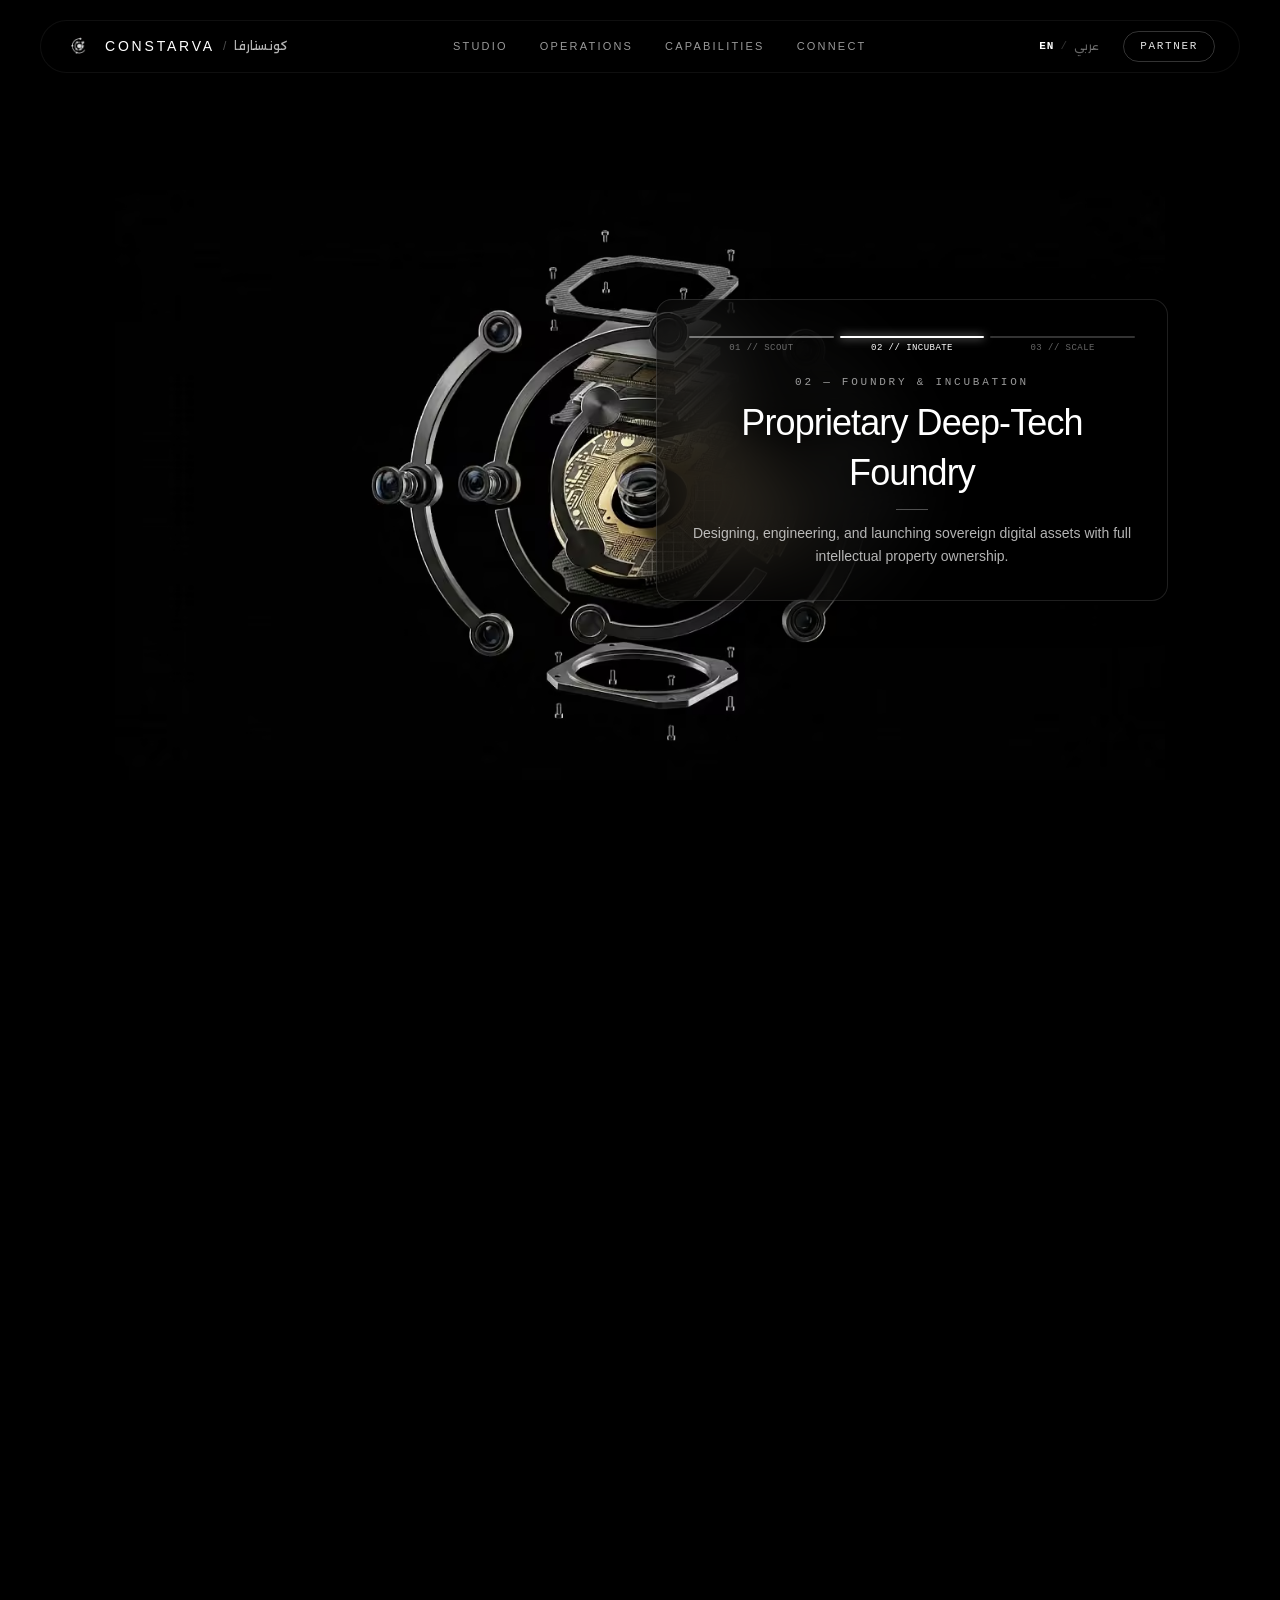
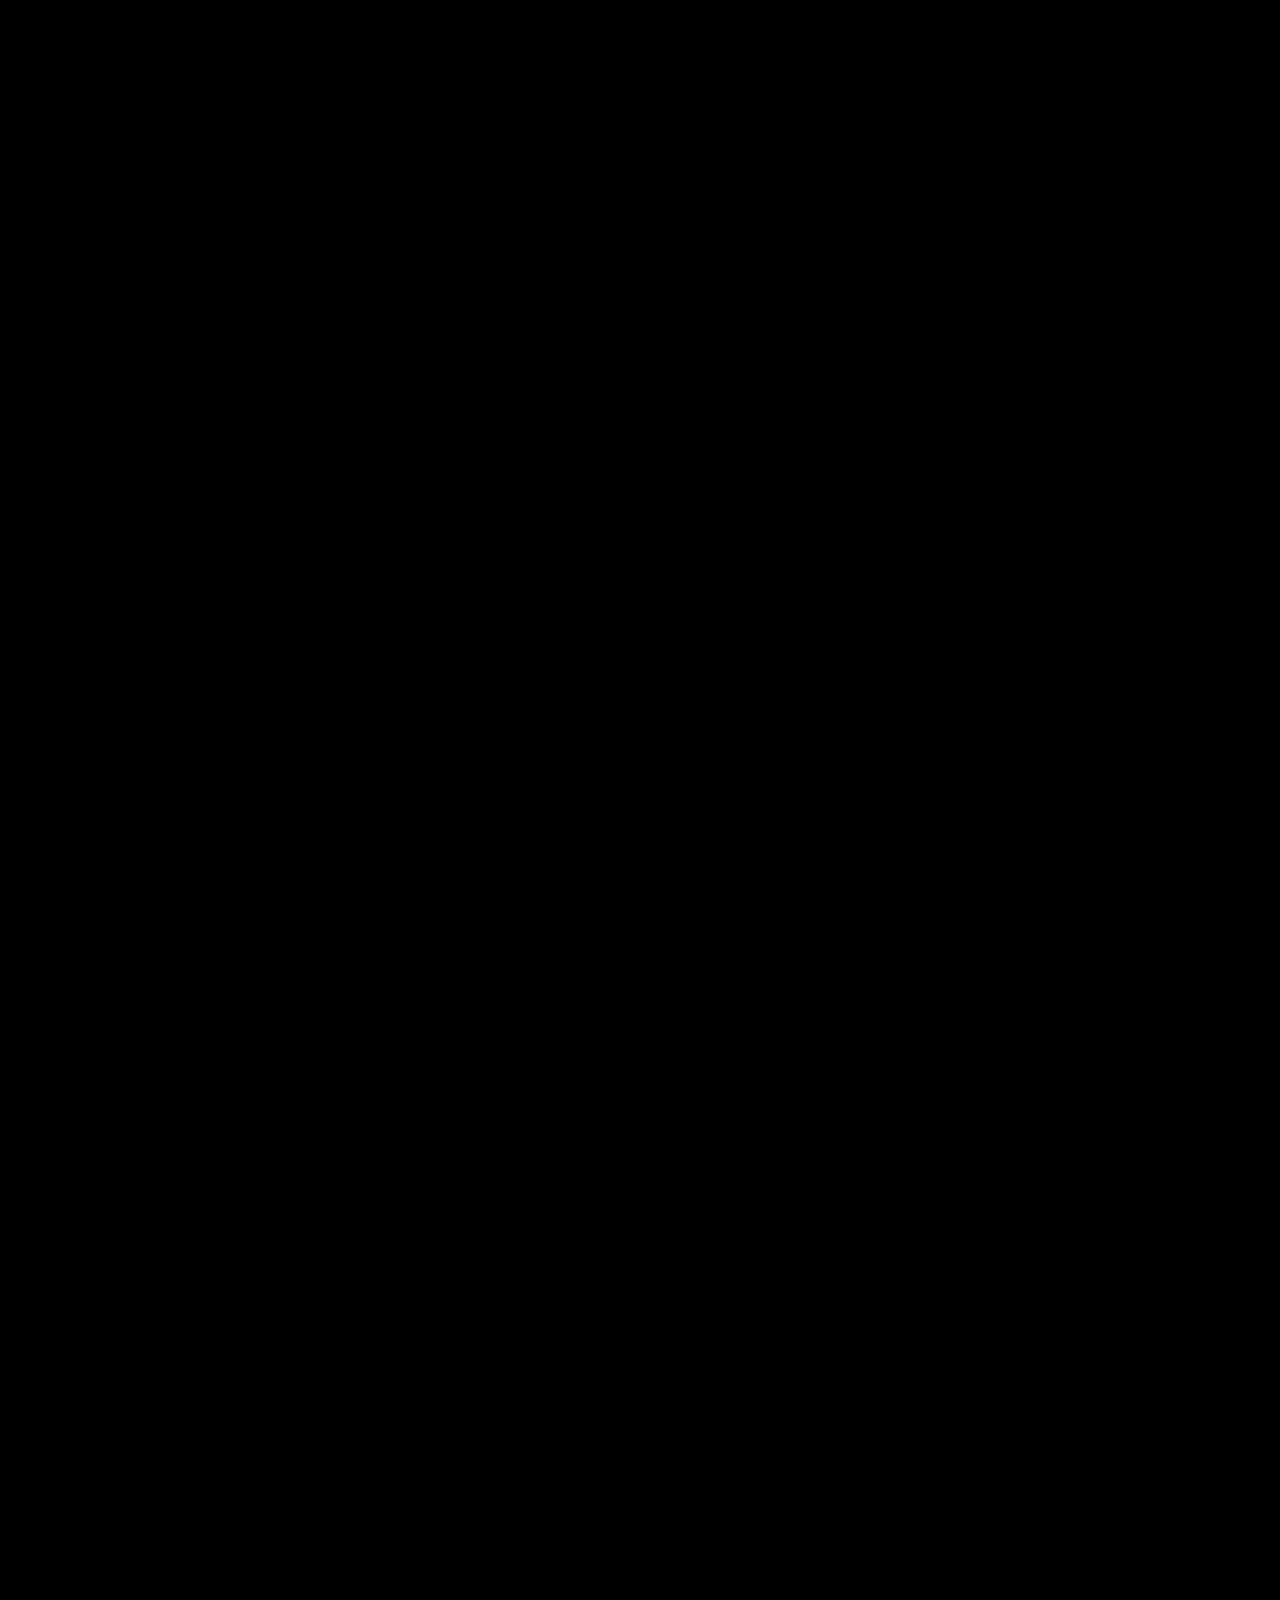
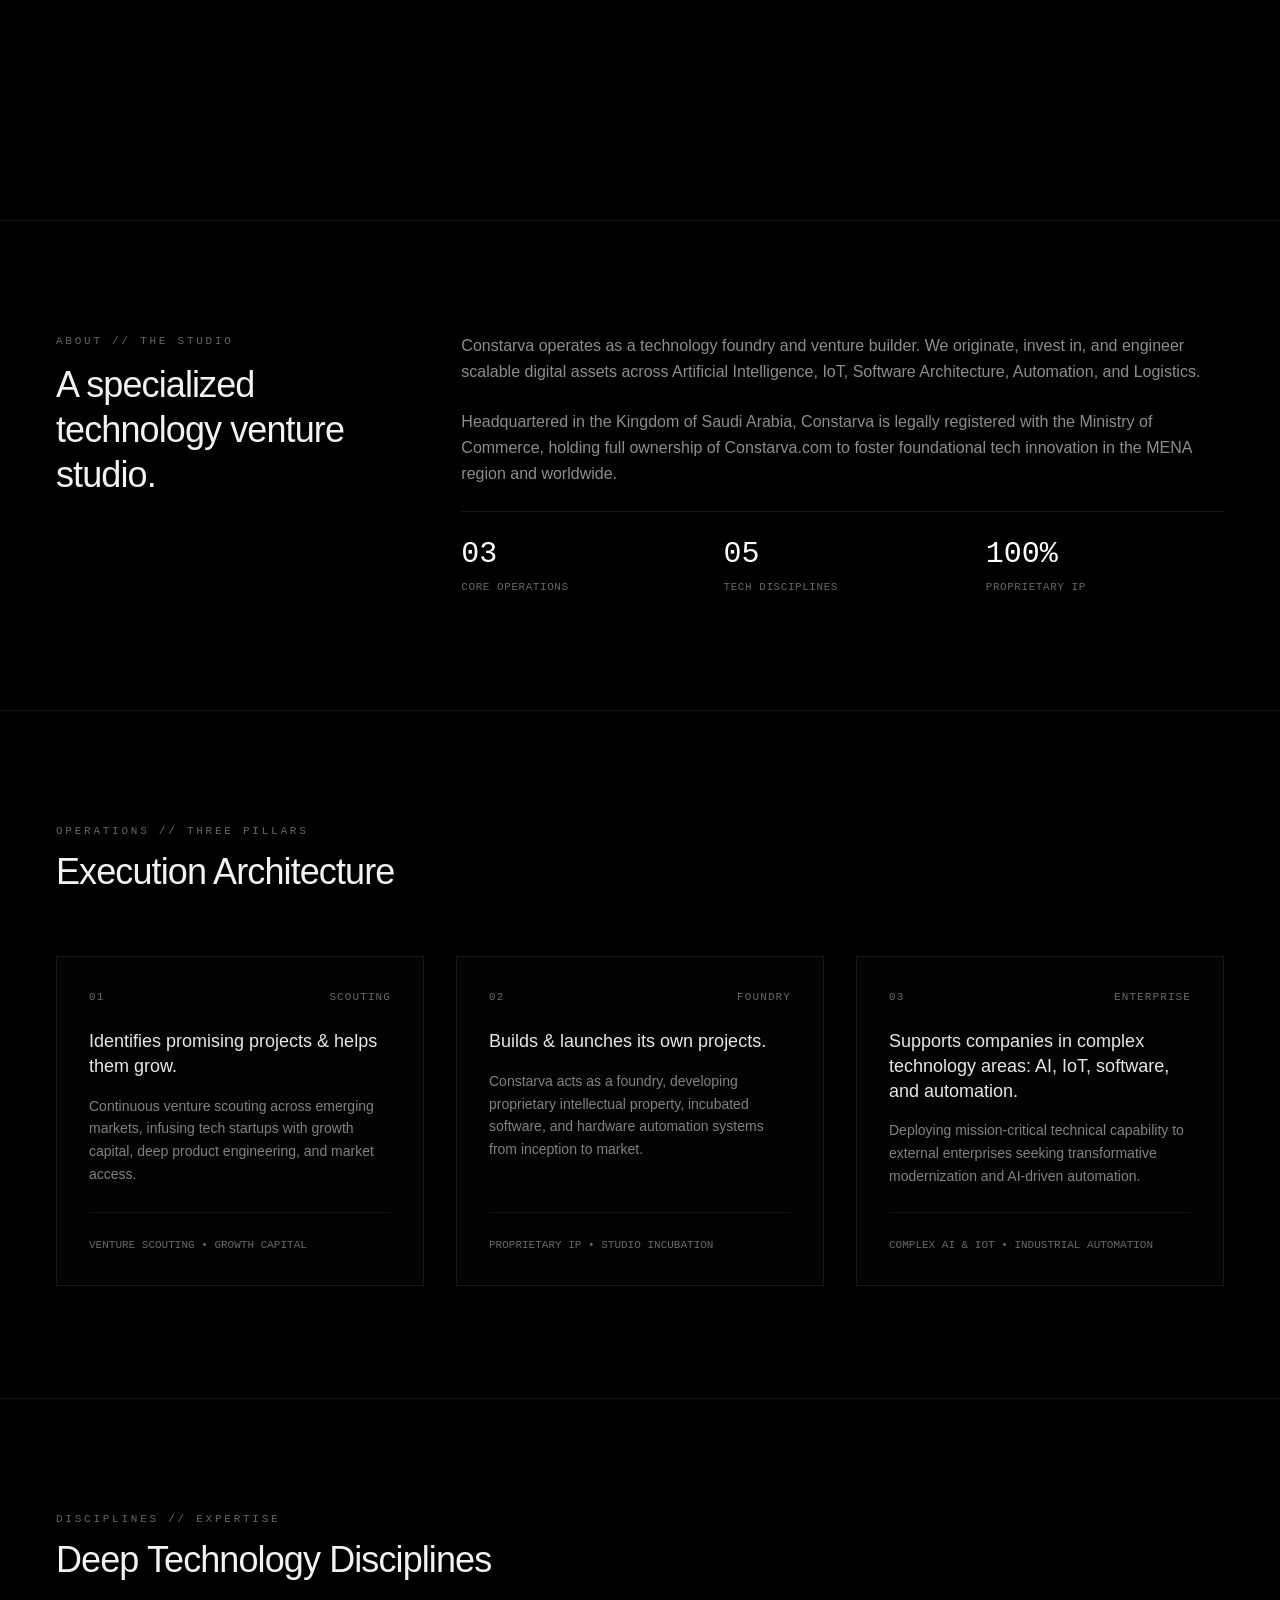
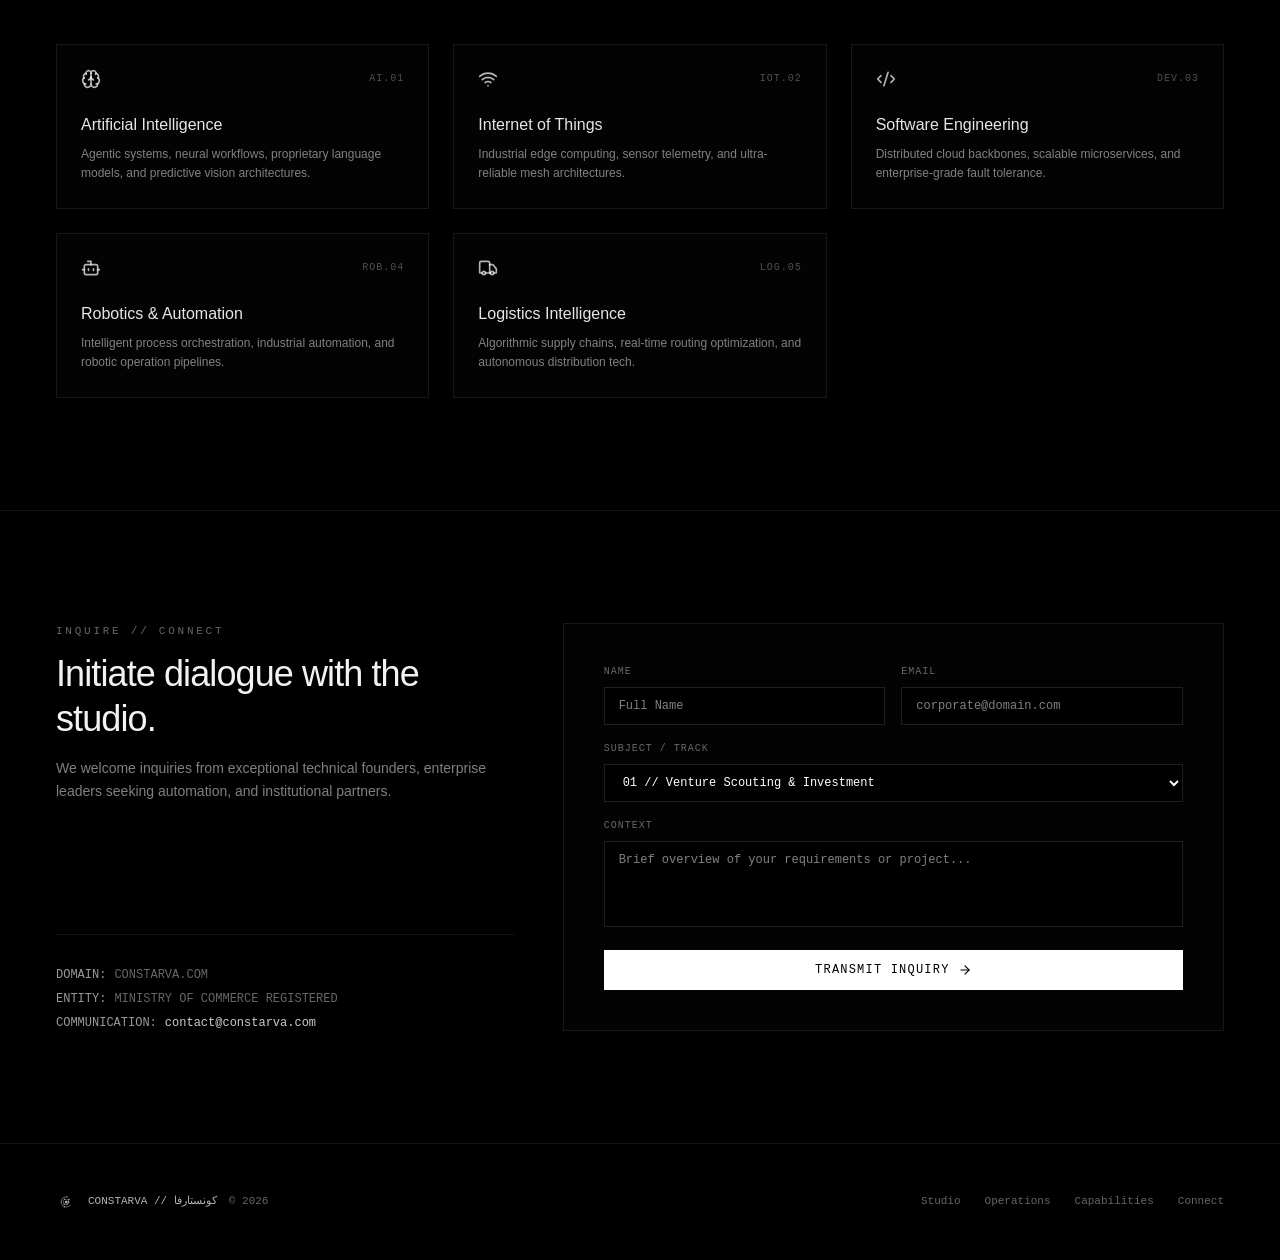
==== index.html @ e1096037 "avif_frame_based" ====
<!DOCTYPE html><html lang="en" class="inter_7b064e0d-module__MOT0tq__variable alexandria_7564e296-module__bjjnkq__variable h-full antialiased bg-black selection:bg-white/20 selection:text-white"><head><meta charSet="utf-8"/><meta name="viewport" content="width=device-width, initial-scale=1"/><link rel="preload" href="/_next/static/media/57696fb0c8dcfe1f-s.p.29a202atpp3ye.woff2" as="font" crossorigin="" type="font/woff2"/><link rel="preload" href="/_next/static/media/83afe278b6a6bb3c-s.p.2bn3s6zvc0dyp.woff2" as="font" crossorigin="" type="font/woff2"/><link rel="preload" href="/_next/static/media/8f2ca9bed5019488-s.p.1rne3a59172go.woff2" as="font" crossorigin="" type="font/woff2"/><link rel="preload" as="image" href="/logo.png"/><link rel="stylesheet" href="/_next/static/chunks/3-es9wloho2c2.css" data-precedence="next"/><link rel="preload" as="script" fetchPriority="low" href="/_next/static/chunks/12aruqaur5huj.js"/><script src="/_next/static/chunks/3rx7jmld6eggj.js" async=""></script><script src="/_next/static/chunks/1j_9b-l0n6u-t.js" async=""></script><script src="/_next/static/chunks/turbopack-22ngjldyd10bn.js" async=""></script><script src="/_next/static/chunks/3hletcs5ssktq.js" async=""></script><script src="/_next/static/chunks/1kmq6m7imbld4.js" async=""></script><link rel="preload" href="/new_frames_avif1/frame_0000.avif" as="image" type="image/avif"/><link rel="preload" href="/new_frames/frame_0000.webp" as="image" type="image/webp"/><title>Constarva (كونستارفا) | Technology Venture Studio • AI, IoT &amp; Automation</title><meta name="description" content="Constarva (كونستارفا) is a premier technology venture studio managing, building, and growing technology projects across AI, IoT, software, automation, and emerging technologies. استوديو تقني استثماري يبني حلولاً قابلة للتوسع في مجالات الذكاء الاصطناعي، وإنترنت الأشياء، والأتمتة، واللوجستيات."/><meta name="application-name" content="Constarva"/><link rel="author" href="https://constarva.com"/><meta name="author" content="Constarva"/><meta name="keywords" content="Constarva,كونستارفا,Technology Venture Studio,استوديو تقني استثماري,AI,الذكاء الاصطناعي,IoT,إنترنت الأشياء,Software,البرمجيات,Automation,الأتمتة,Logistics Tech,التقنيات اللوجستية,Venture Scouting,Saudi Arabia Tech,Riyadh,MENA Tech,Deep Tech Studio"/><meta name="creator" content="Constarva"/><meta name="publisher" content="Constarva"/><meta name="robots" content="index, follow"/><meta name="googlebot" content="index, follow, max-video-preview:-1, max-image-preview:large, max-snippet:-1"/><link rel="canonical" href="https://constarva.com"/><link rel="alternate" hrefLang="en-US" href="https://constarva.com"/><link rel="alternate" hrefLang="ar-SA" href="https://constarva.com/?lang=ar"/><link rel="alternate" hrefLang="x-default" href="https://constarva.com"/><meta name="format-detection" content="telephone=no, address=no, email=no"/><meta property="og:title" content="Constarva (كونستارفا) | Technology Venture Studio"/><meta property="og:description" content="Managing, building, and growing technology projects across AI, IoT, software, automation, and emerging technologies. استوديو تقني استثماري يبني حلولاً قابلة للتوسع."/><meta property="og:url" content="https://constarva.com"/><meta property="og:site_name" content="Constarva"/><meta property="og:locale" content="en_US"/><meta property="og:image" content="https://constarva.com/logo.png"/><meta property="og:image:width" content="1024"/><meta property="og:image:height" content="1024"/><meta property="og:image:alt" content="Constarva Monogram Logo"/><meta property="og:locale:alternate" content="ar_SA"/><meta property="og:type" content="website"/><meta name="twitter:card" content="summary_large_image"/><meta name="twitter:creator" content="@constarva"/><meta name="twitter:title" content="Constarva (كونستارفا) | Technology Venture Studio"/><meta name="twitter:description" content="Managing, building, and growing technology projects across AI, IoT, software, automation, and emerging technologies."/><meta name="twitter:image" content="https://constarva.com/logo.png"/><link rel="icon" href="/favicon.ico?favicon.0_pphp1-zv6bz.ico" sizes="32x32" type="image/x-icon"/><link rel="icon" href="/icon.png"/><link rel="icon" href="/favicon.png" sizes="32x32" type="image/png"/><link rel="apple-touch-icon" href="/apple-icon.png"/><meta name="next-size-adjust" content=""/><link rel="icon" href="/favicon.ico" sizes="any"/><link rel="icon" href="/icon.png" type="image/png"/><link rel="apple-touch-icon" href="/apple-icon.png"/><link rel="preload" href="/new_frames_avif1/frame_0000.avif" as="image" type="image/avif"/><link rel="preload" href="/new_frames/frame_0000.webp" as="image" type="image/webp"/><script type="application/ld+json">{"@context":"https://schema.org","@type":"WebSite","@id":"https://constarva.com/#website","name":"Constarva","alternateName":["كونستارفا","Constarva Studio","Constarva Tech"],"url":"https://constarva.com","inLanguage":["en","ar"],"description":"Technology venture studio managing, building, and growing technology projects across AI, IoT, software, automation, and emerging technologies.","potentialAction":{"@type":"SearchAction","target":{"@type":"EntryPoint","urlTemplate":"https://constarva.com/?s={search_term_string}"},"query-input":"required name=search_term_string"}}</script><script type="application/ld+json">{"@context":"https://schema.org","@graph":[{"@type":"SiteNavigationElement","@id":"https://constarva.com/#nav-about","name":"About Constarva (عن كونستارفا)","description":"Overview of Constarva as a registered technology venture studio and innovation foundry.","url":"https://constarva.com/#about"},{"@type":"SiteNavigationElement","@id":"https://constarva.com/#nav-operations","name":"Core Operations (العمليات الرئيسية)","description":"Venture scouting, internal project incubation, and enterprise technology support in AI, IoT, and automation.","url":"https://constarva.com/#operations"},{"@type":"SiteNavigationElement","@id":"https://constarva.com/#nav-technologies","name":"Tech Domains (المجالات التقنية)","description":"Deep technical execution across Artificial Intelligence, IoT, Software Architecture, Robotics, and Smart Logistics.","url":"https://constarva.com/#technologies"},{"@type":"SiteNavigationElement","@id":"https://constarva.com/#nav-contact","name":"Partner & Contact (تواصل معنا)","description":"Inquire for venture acceleration, corporate engineering support, or studio partnerships.","url":"https://constarva.com/#contact"}]}</script><script type="application/ld+json">{"@context":"https://schema.org","@type":"Organization","@id":"https://constarva.com/#organization","name":"Constarva","alternateName":"كونستارفا","legalName":"Constarva","url":"https://constarva.com","logo":"https://constarva.com/logo.png","description":"Official entity registered with the Ministry of Commerce. Technology venture studio managing, building, and growing technology projects.","contactPoint":{"@type":"ContactPoint","email":"contact@constarva.com","contactType":"customer service","availableLanguage":["English","Arabic"]}}</script><script src="/_next/static/chunks/0cz1d0mv5g_q7.js" noModule=""></script></head><body class="min-h-full flex flex-col bg-black text-white font-sans overflow-x-hidden"><div hidden=""><!--$--><!--/$--></div><div class="font-sans" dir="ltr"><main class="relative flex min-h-screen flex-col bg-black text-white selection:bg-sky-500/30 selection:text-white"><header class="fixed top-0 left-0 right-0 z-50 transition-all duration-300 px-4 sm:px-6 md:px-10 pt-3 sm:pt-5"><div class="max-w-7xl mx-auto rounded-full transition-all duration-500 flex items-center justify-between px-4 sm:px-6 py-2 sm:py-2.5 bg-black/40 backdrop-blur-md border border-white/[0.06]"><a href="#" class="flex items-center gap-3 group focus:outline-none"><div class="relative w-7 h-7 rounded-full overflow-hidden flex items-center justify-center opacity-90 group-hover:opacity-100 transition-opacity"><img alt="Constarva Monogram" width="28" height="28" decoding="async" data-nimg="1" class="object-contain" style="color:transparent" src="/logo.png"/></div><div class="flex items-center gap-2"><span class="text-white text-sm tracking-[0.2em] uppercase font-sans font-medium">Constarva</span><span class="text-white/30 text-xs">/</span><span class="text-white/70 text-xs font-arabic font-normal">كونستارفا</span></div></a><nav class="hidden md:flex items-center gap-8"><a href="#about" class="text-[11px] tracking-[0.2em] uppercase text-white/60 hover:text-white transition-colors duration-200">Studio</a><a href="#operations" class="text-[11px] tracking-[0.2em] uppercase text-white/60 hover:text-white transition-colors duration-200">Operations</a><a href="#technologies" class="text-[11px] tracking-[0.2em] uppercase text-white/60 hover:text-white transition-colors duration-200">Capabilities</a><a href="#contact" class="text-[11px] tracking-[0.2em] uppercase text-white/60 hover:text-white transition-colors duration-200">Connect</a></nav><div class="flex items-center gap-4"><button aria-label="Toggle language" class="text-[11px] font-mono tracking-widest text-white/70 hover:text-white transition-colors duration-200 flex items-center gap-1.5 px-2 py-1"><span class="text-white font-bold">EN</span><span class="text-white/20">/</span><span class="text-white/40 font-arabic">عربي</span></button><a href="#contact" class="hidden sm:inline-flex items-center text-[11px] tracking-[0.15em] uppercase font-mono px-4 py-1.5 rounded-full border border-white/20 text-white/90 hover:text-white hover:border-white/50 hover:bg-white/[0.06] transition-all duration-300">Partner</a><button aria-label="Toggle navigation menu" class="md:hidden p-1 text-white/70 hover:text-white focus:outline-none"><svg xmlns="http://www.w3.org/2000/svg" width="24" height="24" viewBox="0 0 24 24" fill="none" stroke="currentColor" stroke-width="2" stroke-linecap="round" stroke-linejoin="round" class="lucide lucide-menu w-5 h-5" aria-hidden="true"><path d="M4 5h16"></path><path d="M4 12h16"></path><path d="M4 19h16"></path></svg></button></div></div></header><div style="background-color:#000000" class="relative w-full h-[250vh] md:h-[380vh] transition-colors duration-150"><div style="background-color:#000000" class="sticky top-0 h-[100dvh] w-full overflow-hidden flex items-center justify-center transition-colors duration-150 perspective-[1200px]"><div class="absolute inset-0 pointer-events-none z-0 transition-opacity duration-700" style="background:radial-gradient(circle at 50% 48%, rgba(212, 175, 55, 0.07) 0%, rgba(255, 248, 235, 0.02) 40%, transparent 68%)"></div><canvas class="absolute inset-0 w-full h-full object-contain pointer-events-none z-10 will-change-transform" style="transform:none"></canvas><div class="absolute inset-0 z-20 flex flex-col justify-between pt-20 pb-8 sm:pt-24 sm:pb-10 md:py-14 px-5 sm:px-10 md:px-16 pointer-events-none" style="opacity:0;transform:translateY(14px)"><div class="flex flex-col items-center text-center max-w-4xl mx-auto pt-0 md:pt-4"><h1 class="text-3xl sm:text-5xl md:text-6xl lg:text-7xl font-light tracking-[0.22em] sm:tracking-[0.28em] md:tracking-[0.34em] text-white uppercase drop-shadow-[0_4px_30px_rgba(0,0,0,0.98)]">CONSTARVA</h1><p class="mt-2.5 sm:mt-3 text-[10px] sm:text-xs md:text-sm tracking-[0.3em] uppercase font-mono text-white/85 font-medium drop-shadow-[0_2px_14px_rgba(0,0,0,0.95)]">Technology Venture Studio</p></div><div class="flex-1"></div><div class="relative flex items-center justify-center w-full"><div class="flex flex-col items-center gap-2 pointer-events-auto cursor-pointer"><div class="flex items-center gap-2.5 px-5 py-2.5 rounded-full bg-white/[0.07] hover:bg-white/[0.14] backdrop-blur-2xl border border-white/[0.14] shadow-[0_4px_24px_rgba(0,0,0,0.8)] transition-all duration-300"><span class="w-1.5 h-1.5 rounded-full bg-white animate-pulse"></span><span class="text-[10px] sm:text-[11px] font-mono uppercase tracking-[0.28em] text-white/90 font-medium">SCROLL TO EXPLORE ↓</span></div></div><div class="absolute right-0 text-[10px] sm:text-[11px] font-mono tracking-[0.2em] text-white/45 hidden md:block text-right"><span>MINISTRY OF COMMERCE REGISTERED</span></div></div></div></div></div><div class="relative w-full bg-black text-white/80 z-20 overflow-hidden font-sans"><section id="about" class="py-16 sm:py-24 md:py-28 px-5 sm:px-10 md:px-14 max-w-7xl mx-auto border-t border-white/[0.08]"><div class="grid grid-cols-1 lg:grid-cols-12 gap-12 items-start"><div class="lg:col-span-4"><div class="text-[11px] font-mono tracking-[0.25em] uppercase text-white/40 mb-3">ABOUT // THE STUDIO</div><h2 class="text-2xl sm:text-4xl font-light tracking-tight text-white/95 leading-tight">A specialized technology venture studio.</h2></div><div class="lg:col-span-8 space-y-6 text-sm sm:text-base text-white/55 font-light leading-relaxed"><p>Constarva operates as a technology foundry and venture builder. We originate, invest in, and engineer scalable digital assets across Artificial Intelligence, IoT, Software Architecture, Automation, and Logistics.</p><p>Headquartered in the Kingdom of Saudi Arabia, Constarva is legally registered with the Ministry of Commerce, holding full ownership of Constarva.com to foster foundational tech innovation in the MENA region and worldwide.</p><div class="grid grid-cols-3 gap-6 pt-6 border-t border-white/[0.08]"><div><span class="block text-2xl sm:text-3xl font-light text-white font-mono">03</span><span class="text-[11px] font-mono tracking-wider uppercase text-white/40">Core Operations</span></div><div><span class="block text-2xl sm:text-3xl font-light text-white font-mono">05</span><span class="text-[11px] font-mono tracking-wider uppercase text-white/40">Tech Disciplines</span></div><div><span class="block text-2xl sm:text-3xl font-light text-white font-mono">100%</span><span class="text-[11px] font-mono tracking-wider uppercase text-white/40">Proprietary IP</span></div></div></div></div></section><section id="operations" class="py-16 sm:py-24 md:py-28 px-5 sm:px-10 md:px-14 max-w-7xl mx-auto border-t border-white/[0.08]"><div class="max-w-xl mb-16"><div class="text-[11px] font-mono tracking-[0.25em] uppercase text-white/40 mb-3">OPERATIONS // THREE PILLARS</div><h2 class="text-2xl sm:text-4xl font-light tracking-tight text-white/95">Execution Architecture</h2></div><div class="grid grid-cols-1 md:grid-cols-3 gap-8"><div class="p-8 border border-white/[0.08] hover:border-white/20 transition-colors flex flex-col justify-between h-full bg-white/[0.01]"><div><div class="flex items-center justify-between text-[11px] font-mono tracking-widest text-white/40 mb-6"><span>01</span><span>SCOUTING</span></div><h3 class="text-lg font-medium text-white/90 mb-4 leading-snug">Identifies promising projects &amp; helps them grow.</h3><p class="text-xs sm:text-sm text-white/50 leading-relaxed font-light">Continuous venture scouting across emerging markets, infusing tech startups with growth capital, deep product engineering, and market access.</p></div><div class="pt-6 mt-6 border-t border-white/[0.06] text-[11px] font-mono text-white/40 uppercase">Venture Scouting • Growth Capital</div></div><div class="p-8 border border-white/[0.08] hover:border-white/20 transition-colors flex flex-col justify-between h-full bg-white/[0.01]"><div><div class="flex items-center justify-between text-[11px] font-mono tracking-widest text-white/40 mb-6"><span>02</span><span>FOUNDRY</span></div><h3 class="text-lg font-medium text-white/90 mb-4 leading-snug">Builds &amp; launches its own projects.</h3><p class="text-xs sm:text-sm text-white/50 leading-relaxed font-light">Constarva acts as a foundry, developing proprietary intellectual property, incubated software, and hardware automation systems from inception to market.</p></div><div class="pt-6 mt-6 border-t border-white/[0.06] text-[11px] font-mono text-white/40 uppercase">Proprietary IP • Studio Incubation</div></div><div class="p-8 border border-white/[0.08] hover:border-white/20 transition-colors flex flex-col justify-between h-full bg-white/[0.01]"><div><div class="flex items-center justify-between text-[11px] font-mono tracking-widest text-white/40 mb-6"><span>03</span><span>ENTERPRISE</span></div><h3 class="text-lg font-medium text-white/90 mb-4 leading-snug">Supports companies in complex technology areas: AI, IoT, software, and automation.</h3><p class="text-xs sm:text-sm text-white/50 leading-relaxed font-light">Deploying mission-critical technical capability to external enterprises seeking transformative modernization and AI-driven automation.</p></div><div class="pt-6 mt-6 border-t border-white/[0.06] text-[11px] font-mono text-white/40 uppercase">Complex AI &amp; IoT • Industrial Automation</div></div></div></section><section id="technologies" class="py-16 sm:py-24 md:py-28 px-5 sm:px-10 md:px-14 max-w-7xl mx-auto border-t border-white/[0.08]"><div class="max-w-xl mb-16"><div class="text-[11px] font-mono tracking-[0.25em] uppercase text-white/40 mb-3">DISCIPLINES // EXPERTISE</div><h2 class="text-2xl sm:text-4xl font-light tracking-tight text-white/95">Deep Technology Disciplines</h2></div><div class="grid grid-cols-1 md:grid-cols-2 lg:grid-cols-3 gap-6"><div class="p-6 border border-white/[0.08] hover:border-white/20 transition-all bg-white/[0.01]"><div class="flex items-center justify-between mb-6"><svg xmlns="http://www.w3.org/2000/svg" width="24" height="24" viewBox="0 0 24 24" fill="none" stroke="currentColor" stroke-width="2" stroke-linecap="round" stroke-linejoin="round" class="lucide lucide-brain w-5 h-5 text-white/70" aria-hidden="true"><path d="M12 18V5"></path><path d="M15 13a4.17 4.17 0 0 1-3-4 4.17 4.17 0 0 1-3 4"></path><path d="M17.598 6.5A3 3 0 1 0 12 5a3 3 0 1 0-5.598 1.5"></path><path d="M17.997 5.125a4 4 0 0 1 2.526 5.77"></path><path d="M18 18a4 4 0 0 0 2-7.464"></path><path d="M19.967 17.483A4 4 0 1 1 12 18a4 4 0 1 1-7.967-.517"></path><path d="M6 18a4 4 0 0 1-2-7.464"></path><path d="M6.003 5.125a4 4 0 0 0-2.526 5.77"></path></svg><span class="text-[10px] font-mono text-white/30 tracking-widest uppercase">AI.01</span></div><h3 class="text-base font-medium text-white/90 mb-2">Artificial Intelligence</h3><p class="text-xs text-white/50 leading-relaxed font-light">Agentic systems, neural workflows, proprietary language models, and predictive vision architectures.</p></div><div class="p-6 border border-white/[0.08] hover:border-white/20 transition-all bg-white/[0.01]"><div class="flex items-center justify-between mb-6"><svg xmlns="http://www.w3.org/2000/svg" width="24" height="24" viewBox="0 0 24 24" fill="none" stroke="currentColor" stroke-width="2" stroke-linecap="round" stroke-linejoin="round" class="lucide lucide-wifi w-5 h-5 text-white/70" aria-hidden="true"><path d="M12 20h.01"></path><path d="M2 8.82a15 15 0 0 1 20 0"></path><path d="M5 12.859a10 10 0 0 1 14 0"></path><path d="M8.5 16.429a5 5 0 0 1 7 0"></path></svg><span class="text-[10px] font-mono text-white/30 tracking-widest uppercase">IOT.02</span></div><h3 class="text-base font-medium text-white/90 mb-2">Internet of Things</h3><p class="text-xs text-white/50 leading-relaxed font-light">Industrial edge computing, sensor telemetry, and ultra-reliable mesh architectures.</p></div><div class="p-6 border border-white/[0.08] hover:border-white/20 transition-all bg-white/[0.01]"><div class="flex items-center justify-between mb-6"><svg xmlns="http://www.w3.org/2000/svg" width="24" height="24" viewBox="0 0 24 24" fill="none" stroke="currentColor" stroke-width="2" stroke-linecap="round" stroke-linejoin="round" class="lucide lucide-code-xml lucide-code-2 w-5 h-5 text-white/70" aria-hidden="true"><path d="m18 16 4-4-4-4"></path><path d="m6 8-4 4 4 4"></path><path d="m14.5 4-5 16"></path></svg><span class="text-[10px] font-mono text-white/30 tracking-widest uppercase">DEV.03</span></div><h3 class="text-base font-medium text-white/90 mb-2">Software Engineering</h3><p class="text-xs text-white/50 leading-relaxed font-light">Distributed cloud backbones, scalable microservices, and enterprise-grade fault tolerance.</p></div><div class="p-6 border border-white/[0.08] hover:border-white/20 transition-all bg-white/[0.01]"><div class="flex items-center justify-between mb-6"><svg xmlns="http://www.w3.org/2000/svg" width="24" height="24" viewBox="0 0 24 24" fill="none" stroke="currentColor" stroke-width="2" stroke-linecap="round" stroke-linejoin="round" class="lucide lucide-bot w-5 h-5 text-white/70" aria-hidden="true"><path d="M12 8V4H8"></path><rect width="16" height="12" x="4" y="8" rx="2"></rect><path d="M2 14h2"></path><path d="M20 14h2"></path><path d="M15 13v2"></path><path d="M9 13v2"></path></svg><span class="text-[10px] font-mono text-white/30 tracking-widest uppercase">ROB.04</span></div><h3 class="text-base font-medium text-white/90 mb-2">Robotics &amp; Automation</h3><p class="text-xs text-white/50 leading-relaxed font-light">Intelligent process orchestration, industrial automation, and robotic operation pipelines.</p></div><div class="p-6 border border-white/[0.08] hover:border-white/20 transition-all bg-white/[0.01]"><div class="flex items-center justify-between mb-6"><svg xmlns="http://www.w3.org/2000/svg" width="24" height="24" viewBox="0 0 24 24" fill="none" stroke="currentColor" stroke-width="2" stroke-linecap="round" stroke-linejoin="round" class="lucide lucide-truck w-5 h-5 text-white/70" aria-hidden="true"><path d="M14 18V6a2 2 0 0 0-2-2H4a2 2 0 0 0-2 2v11a1 1 0 0 0 1 1h2"></path><path d="M15 18H9"></path><path d="M19 18h2a1 1 0 0 0 1-1v-3.65a1 1 0 0 0-.22-.624l-3.48-4.35A1 1 0 0 0 17.52 8H14"></path><circle cx="17" cy="18" r="2"></circle><circle cx="7" cy="18" r="2"></circle></svg><span class="text-[10px] font-mono text-white/30 tracking-widest uppercase">LOG.05</span></div><h3 class="text-base font-medium text-white/90 mb-2">Logistics Intelligence</h3><p class="text-xs text-white/50 leading-relaxed font-light">Algorithmic supply chains, real-time routing optimization, and autonomous distribution tech.</p></div></div></section><section id="contact" class="py-16 sm:py-24 md:py-28 px-5 sm:px-10 md:px-14 max-w-7xl mx-auto border-t border-white/[0.08]"><div class="grid grid-cols-1 lg:grid-cols-12 gap-12"><div class="lg:col-span-5 flex flex-col justify-between"><div><div class="text-[11px] font-mono tracking-[0.25em] uppercase text-white/40 mb-3">INQUIRE // CONNECT</div><h2 class="text-2xl sm:text-4xl font-light tracking-tight text-white/95 leading-tight">Initiate dialogue with the studio.</h2><p class="mt-4 text-xs sm:text-sm text-white/50 leading-relaxed font-light">We welcome inquiries from exceptional technical founders, enterprise leaders seeking automation, and institutional partners.</p></div><div class="mt-8 pt-8 border-t border-white/[0.08] space-y-2 text-xs font-mono text-white/40"><div class="flex items-center gap-2"><span class="text-white/60">DOMAIN:</span><span>CONSTARVA.COM</span></div><div class="flex items-center gap-2"><span class="text-white/60">ENTITY:</span><span>MINISTRY OF COMMERCE REGISTERED</span></div><div class="flex items-center gap-2"><span class="text-white/60">COMMUNICATION:</span><span class="text-white/80">contact@constarva.com</span></div></div></div><div class="lg:col-span-7 border border-white/[0.08] p-8 sm:p-10 bg-white/[0.01]"><form class="space-y-4"><div class="grid grid-cols-1 sm:grid-cols-2 gap-4"><div><label class="block text-[10px] font-mono tracking-widest uppercase text-white/40 mb-2">Name</label><input type="text" required="" placeholder="Full Name" class="w-full px-3.5 py-2.5 bg-black border border-white/[0.12] text-white text-xs font-mono focus:outline-none focus:border-white transition-colors" value=""/></div><div><label class="block text-[10px] font-mono tracking-widest uppercase text-white/40 mb-2">Email</label><input type="email" required="" placeholder="corporate@domain.com" class="w-full px-3.5 py-2.5 bg-black border border-white/[0.12] text-white text-xs font-mono focus:outline-none focus:border-white transition-colors" value=""/></div></div><div><label class="block text-[10px] font-mono tracking-widest uppercase text-white/40 mb-2">Subject / Track</label><select class="w-full px-3.5 py-2.5 bg-black border border-white/[0.12] text-white text-xs font-mono focus:outline-none focus:border-white transition-colors"><option value="scouting" selected="">01 // Venture Scouting &amp; Investment</option><option value="foundry">02 // Studio Incubation &amp; Co-building</option><option value="enterprise">03 // Enterprise Tech (AI, IoT, Automation)</option></select></div><div><label class="block text-[10px] font-mono tracking-widest uppercase text-white/40 mb-2">Context</label><textarea rows="4" required="" placeholder="Brief overview of your requirements or project..." class="w-full px-3.5 py-2.5 bg-black border border-white/[0.12] text-white text-xs font-mono focus:outline-none focus:border-white transition-colors resize-none"></textarea></div><button type="submit" class="w-full py-3 bg-white text-black font-mono text-xs uppercase tracking-widest hover:bg-white/80 transition-colors flex items-center justify-center gap-2"><span>Transmit Inquiry</span><svg xmlns="http://www.w3.org/2000/svg" width="24" height="24" viewBox="0 0 24 24" fill="none" stroke="currentColor" stroke-width="2" stroke-linecap="round" stroke-linejoin="round" class="lucide lucide-arrow-right w-3.5 h-3.5" aria-hidden="true"><path d="M5 12h14"></path><path d="m12 5 7 7-7 7"></path></svg></button></form></div></div></section><footer class="py-12 px-6 sm:px-14 max-w-7xl mx-auto border-t border-white/[0.08] flex flex-col sm:flex-row items-center justify-between gap-6 text-[11px] font-mono text-white/40"><div class="flex items-center gap-3"><div class="relative w-5 h-5 opacity-70"><img alt="Constarva Monogram" loading="lazy" width="20" height="20" decoding="async" data-nimg="1" class="object-contain" style="color:transparent" src="/logo.png"/></div><span class="text-white/70">CONSTARVA // كونستارفا</span><span>© <!-- -->2026</span></div><div class="flex items-center gap-6"><a href="#about" class="hover:text-white transition-colors">Studio</a><a href="#operations" class="hover:text-white transition-colors">Operations</a><a href="#technologies" class="hover:text-white transition-colors">Capabilities</a><a href="#contact" class="hover:text-white transition-colors">Connect</a></div></footer></div></main><!--$--><!--/$--></div><script src="/_next/static/chunks/12aruqaur5huj.js" id="_R_" async=""></script><script>(self.__next_f=self.__next_f||[]).push([0])</script><script>self.__next_f.push([1,"1:\"$Sreact.fragment\"\n7:I[68027,[\"/_next/static/chunks/3hletcs5ssktq.js\"],\"default\",1]\n:HL[\"/_next/static/chunks/3-es9wloho2c2.css\",\"style\"]\n:HL[\"/_next/static/media/57696fb0c8dcfe1f-s.p.29a202atpp3ye.woff2\",\"font\",{\"crossOrigin\":\"\",\"type\":\"font/woff2\"}]\n:HL[\"/_next/static/media/83afe278b6a6bb3c-s.p.2bn3s6zvc0dyp.woff2\",\"font\",{\"crossOrigin\":\"\",\"type\":\"font/woff2\"}]\n:HL[\"/_next/static/media/8f2ca9bed5019488-s.p.1rne3a59172go.woff2\",\"font\",{\"crossOrigin\":\"\",\"type\":\"font/woff2\"}]\n:HL[\"/new_frames_avif1/frame_0000.avif\",\"image\",{\"type\":\"image/avif\"}]\n:HL[\"/new_frames/frame_0000.webp\",\"image\",{\"type\":\"image/webp\"}]\n2:T4b3,{\"@context\":\"https://schema.org\",\"@graph\":[{\"@type\":\"SiteNavigationElement\",\"@id\":\"https://constarva.com/#nav-about\",\"name\":\"About Constarva (عن كونستارفا)\",\"description\":\"Overview of Constarva as a registered technology venture studio and innovation foundry.\",\"url\":\"https://constarva.com/#about\"},{\"@type\":\"SiteNavigationElement\",\"@id\":\"https://constarva.com/#nav-operations\",\"name\":\"Core Operations (العمليات الرئيسية)\",\"description\":\"Venture scouting, internal project incubation, and enterprise technology support in AI, IoT, and automation.\",\"url\":\"https://constarva.com/#operations\"},{\"@type\":\"SiteNavigationElement\",\"@id\":\"https://constarva.com/#nav-technologies\",\"name\":\"Tech Domains (المجالات التقنية)\",\"description\":\"Deep technical execution across Artificial Intelligence, IoT, Software Architecture, Robotics, and Smart Logistics.\",\"url\":\"https://constarva.com/#technologies\"},{\"@type\":\"SiteNavigationElement\",\"@id\":\"https://constarva.com/#nav-contact\",\"name\":\"Partner \u0026 Contact (تواصل معنا)\",\"description\":\"Inquire for venture acceleration, corporate engineering support, or studio partnerships.\",\"url\":\"https://constarva.com/#contact\"}]}0:{\"P\":null,\"c\":[\"\",\"\"],\"q\":\"\",\"i\":false,\"f\":[[[\"\",{\"children\":[\"__PAGE__\",{},\"$undefined\",\"$undefined\",4608]},\"$undefined\",\"$undefined\",4624],[[\"$\",\"$1\",\"c\",{\"children\":[[[\"$\",\"link\",\"0\",{\"rel\":\"stylesheet\",\"href\":\"/_next/static/chunks/3-es9wloho2c2.css\",\"precedence\":\"next\",\"crossOrigin\":\"$undefined\",\"nonce\":\"$undefined\"}],[\"$\",\"script\",\"script-0\",{\"src\":\"/_next/static/chunks/3hletcs5ssktq.js\",\"async\":true,\"nonce\":\"$undefined\"}]],[\"$\",\"html\",null,{\"lang\":\"en\",\"className\":\"inter_7b064e0d-module__MOT0tq__variable alexandria_7564e296-module__bjjnkq__variable h-full antialiased bg-black selection:bg-white/20 selection:text-white\",\"children\":[[\"$\",\"head\",null,{\"children\":[[\"$\",\"link\",null,{\"rel\":\"icon\",\"href\":\"/favicon.ico\",\"sizes\":\"any\"}],[\"$\",\"link\",null,{\"rel\":\"icon\",\"href\":\"/icon.png\",\"type\":\"image/png\"}],[\"$\",\"link\",null,{\"rel\":\"apple-touch-icon\",\"href\":\"/apple-icon.png\"}],[\"$\",\"link\",null,{\"rel\":\"preload\",\"href\":\"/new_frames_avif1/frame_0000.avif\",\"as\":\"image\",\"type\":\"image/avif\"}],[\"$\",\"link\",null,{\"rel\":\"preload\",\"href\":\"/new_frames/frame_0000.webp\",\"as\":\"image\",\"type\":\"image/webp\"}],[\"$\",\"script\",null,{\"type\":\"application/ld+json\",\"dangerouslySetInnerHTML\":{\"__html\":\"{\\\"@context\\\":\\\"https://schema.org\\\",\\\"@type\\\":\\\"WebSite\\\",\\\"@id\\\":\\\"https://constarva.com/#website\\\",\\\"name\\\":\\\"Constarva\\\",\\\"alternateName\\\":[\\\"كونستارفا\\\",\\\"Constarva Studio\\\",\\\"Constarva Tech\\\"],\\\"url\\\":\\\"https://constarva.com\\\",\\\"inLanguage\\\":[\\\"en\\\",\\\"ar\\\"],\\\"description\\\":\\\"Technology venture studio managing, building, and growing technology projects across AI, IoT, software, automation, and emerging technologies.\\\",\\\"potentialAction\\\":{\\\"@type\\\":\\\"SearchAction\\\",\\\"target\\\":{\\\"@type\\\":\\\"EntryPoint\\\",\\\"urlTemplate\\\":\\\"https://constarva.com/?s={search_term_string}\\\"},\\\"query-input\\\":\\\"required name=search_term_string\\\"}}\"}}],[\"$\",\"script\",null,{\"type\":\"application/ld+json\",\"dangerouslySetInnerHTML\":{\"__html\":\"$2\"}}],[\"$\",\"script\",null,{\"type\":\"application/ld+json\",\"dangerouslySetInnerHTML\":{\"__html\":\"{\\\"@context\\\":\\\"https://schema.org\\\",\\\"@type\\\":\\\"Organization\\\",\\\"@id\\\":\\\"https://constarva.com/#organization\\\",\\\"name\\\":\\\"Constarva\\\",\\\"alternateName\\\":\\\"كونستارفا\\\",\\\"legalName\\\":\\\"Constarva\\\",\\\"url\\\":\\\"https://constarva.com\\\",\\\"logo\\\":\\\"https://constarva.com/logo.png\\\",\\\"description\\\":\\\"Official entity registered with the Ministry of Commerce. Technology venture studio managing, building, and growing technology projects.\\\",\\\"contactPoint\\\":{\\\"@type\\\":\\\"ContactPoint\\\",\\\"email\\\":\\\"contact@constarva.com\\\",\\\"contactType\\\":\\\"customer service\\\",\\\"availableLanguage\\\":[\\\"English\\\",\\\"Arabic\\\"]}}\"}}]]}],[\"$\",\"body\",null,{\"className\":\"min-h-full flex flex-col bg-black text-white font-sans overflow-x-hidden\",\"children\":[\"$L3\",\"$L4\"]}]]}]]}],{\"children\":[\"$L5\",{},null,false,null]},null,false,null],\"$L6\",false]],\"m\":\"$undefined\",\"G\":[\"$7\",[\"$L8\"]],\"S\":true,\"h\":null,\"r\":\"$undefined\",\"s\":\"$undefined\",\"a\":\"$undefined\",\"l\":\"$undefined\",\"p\":\"$undefined\",\"d\":\"$undefined\",\"b\":\"uWGCfp6CTfcjKEbu2sxf8\"}\n9:I[28192,[\"/_next/static/chunks/3hletcs5ssktq.js\"],\"default\"]\na:I[75074,[\"/_next/static/chunks/3hletcs5ssktq.js\"],\"LanguageProvider\"]\nb:I[39756,[\"/_next/static/chunks/3hletcs5ssktq.js\"],\"default\"]\nc:I[37457,[\"/_next/static/chunks/3hletcs5ssktq.js\"],\"default\"]\nd:I[62319,[\"/_next/static/chunks/3hletcs5ssktq.js\",\"/_next/static/chunks/1kmq6m7imbld4.js\"],\"default\"]\ne:I[2408,[\"/_next/static/chunks/3hletcs5ssktq.js\",\"/_next/static/chunks/1kmq6m7imbld4.js\"],\"default\"]\nf:I[90828,[\"/_next/static/chunks/3hletcs5ssktq.js\",\"/_next/static/chunks/1kmq6m7imbld4.js\"],\"default\"]\n10:I[97367,[\"/_next/static/chunks/3hletcs5ssktq.js\"],\"OutletBoundary\"]\n11:\"$Sreact.suspense\"\n13:I[97367,[\"/_next/static/chunks/3hletcs5ssktq.js\"],\"ViewportBoundary\"]\n15:I[97367,[\"/_next/static/chunks/3hletcs5ssktq.js\"],\"MetadataBoundary\"]\n3:[\"$\",\"$L9\",null,{}]\n4:[\"$\",\"$La\",null,{\"children\":[\"$\",\"$Lb\",null,{\"parallelRouterKey\":\"children\",\"error\":\"$undefined\",\"errorStyles\":\"$undefined\",\"errorScripts\":\"$undefined\",\"template\":[\"$\",\"$Lc\",null,{}],\"templateStyles\":\"$undefined\",\"templateScripts\":\"$undefined\",\"notFound\":[[[\"$\",\"title\",null,{\"children\":\"404: This page could not be found.\"}],[\"$\",\"div\",null,{\"style\":{\"fontFamily\":\"system-ui,\\\"Segoe UI\\\",Roboto,Helvetica,Arial,sans-serif,\\\"Apple Color Emoji\\\",\\\"Segoe UI Emoji\\\"\",\"height\":\"100vh\",\"textAlign\":\"center\",\"display\":\"flex\",\"flexDirection\":\"column\",\"alignItems\":\"center\",\"justifyContent\":\"center\"},\"children\":[\"$\",\"div\",null,{\"children\":[[\"$\",\"style\",null,{\"dangerouslySetInnerHTML\":{\"__html\":\"body{color:#000;background:#fff;margin:0}.next-error-h1{border-right:1px solid rgba(0,0,0,.3)}@media (prefers-color-scheme:dark){body{color:#fff;background:#000}.next-error-h1{border-right:1px solid rgba(255,255,255,.3)}}\"}}],[\"$\",\"h1\",null,{\"className\":\"next-error-h1\",\"style\":{\"display\":\"inline-block\",\"margin\":\"0 20px 0 0\",\"padding\":\"0 23px 0 0\",\"fontSize\":24,\"fontWeight\":500,\"verticalAlign\":\"top\",\"lineHeight\":\"49px\"},\"children\":404}],[\"$\",\"div\",null,{\"style\":{\"display\":\"inline-block\"},\"children\":[\"$\",\"h2\",null,{\"style\":{\"fontSize\":14,\"fontWeight\":400,\"lineHeight\":\"49px\",\"margin\":0},\"children\":\"This page could not be found.\"}]}]]}]}]],[]],\"forbidden\":\"$undefined\",\"unauthorized\":\"$undefined\"}]}]\n5:[\"$\",\"$1\",\"c\",{\"children\":[[\"$\",\"main\",null,{\"className\":\"relative flex min-h-screen flex-col bg-black text-white selection:bg-sky-500/30 selection:text-white\",\"children\":[[\"$\",\"$Ld\",null,{}],[\"$\",\"$Le\",null,{}],[\"$\",\"$Lf\",null,{}]]}],[[\"$\",\"script\",\"script-0\",{\"src\":\"/_next/static/chunks/1kmq6m7imbld4.js\",\"async\":true,\"nonce\":\"$undefined\"}]],[\"$\",\"$L10\",null,{\"children\":[\"$\",\"$11\",null,{\"name\":\"Next.MetadataOutlet\",\"children\":\"$@12\"}]}]]}]\n6:[\"$\",\"$1\",\"h\",{\"children\":[null,[\"$\",\"$L13\",null,{\"children\":\"$L14\"}],[\"$\",\"div\",null,{\"hidden\":true,\"children\":[\"$\",\"$L15\",null,{\"children\":[\"$\",\"$11\",null,{\"name\":\"Next.Metadata\",\"children\":\"$L16\"}]}]}],[\"$\",\"meta\",null,{\"name\":\"next-size-adjust\",\"content\":\"\"}]]}]\n8:[\"$\",\"link\",\"0\",{\"rel\":\"stylesheet\",\"href\":\"/_next/static/chunks/3-es9wloho2c2.css\",\"precedence\":\"next\",\"crossOrigin\":\"$undefined\",\"nonce\":\"$undefined\"}]\n14:[[\"$\",\"meta\",\"0\",{\"charSet\":\"utf-8\"}],[\"$\",\"meta\",\"1\",{\"name\":\"viewport\",\"content\":\"width=device-width, initial-scale=1\"}]]\n17:I[27201,[\"/_next/static/chunks/3hletcs5ssktq.js\"],\"IconMark\"]\n12:null\n16:[[\"$\",\"title\",\"0\",{\"children\":\"Constarva (كونستارفا) | Technology Venture Studio • AI, IoT \u0026 Automation\"}],[\"$\",\"meta\",\"1\",{\"name\":\"description\",\"content\":\"Constarva (كونستارفا) is a premier technology venture studio managing, building, and growing technology projects across AI, IoT, software, automation, and emerging technologies. استوديو تقني استثماري يبني حلولاً قابلة للتوسع في مجالات الذكاء الاصطناعي، وإنترنت الأشياء، والأتمتة، واللوجستيات.\"}],[\"$\",\"meta\",\"2\",{\"name\":\"application-name\",\"content\":\"Constarva\"}],[\"$\",\"link\",\"3\",{\"rel\":\"author\",\"href\":\"https://constarva.com\"}],[\"$\",\"meta\",\"4\",{\"name\":\"author\",\"content\":\"Constarva\"}],[\"$\",\"meta\",\"5\",{\"name\":\"keywords\",\"content\":\"Constarva,كونستارفا,Technology Venture Studio,استوديو تقني استثماري,AI,الذكاء الاصطناعي,IoT,إنترنت الأشياء,Software,البرمجيات,Automation,الأتمتة,Logistics Tech,التقنيات اللوجستية,Venture Scouting,Saudi Arabia Tech,Riyadh,MENA Tech,Deep Tech Studio\"}],[\"$\",\"meta\",\"6\",{\"name\":\"creator\",\"content\":\"Constarva\"}],[\"$\",\"meta\",\"7\",{\"name\":\"publisher\",\"content\":\"Constarva\"}],[\"$\",\"meta\",\"8\",{\"name\":\"robots\",\"content\":\"index, follow\"}],[\"$\",\"meta\",\"9\",{\"name\":\"googlebot\",\"content\":\"index, follow, max-video-preview:-1, max-image-preview:large, max-snippet:-1\"}],[\"$\",\"link\",\"10\",{\"rel\":\"canonical\",\"href\":\"https://constarva.com\"}],[\"$\",\"link\",\"11\",{\"rel\":\"alternate\",\"hrefLang\":\"en-US\",\"href\":\"https://constarva.com\"}],[\"$\",\"link\",\"12\",{\"rel\":\"alternate\",\"hrefLang\":\"ar-SA\",\"href\":\"https://constarva.com/?lang=ar\"}],[\"$\",\"link\",\"13\",{\"rel\":\"alternate\",\"hrefLang\":\"x-default\",\"href\":\"https://constarva.com\"}],[\"$\",\"meta\",\"14\",{\"name\":\"format-detection\",\"content\":\"telephone=no, address=no, email=no\"}],[\"$\",\"meta\",\"15\",{\"property\":\"og:title\",\"content\":\"Constarva (كونستارفا) | Technology Venture Studio\"}],[\"$\",\"meta\",\"16\",{\"property\":\"og:description\",\"content\":\"Managing, building, and growing technology projects across AI, IoT, software, automation, and emerging technologies. استوديو تقني استثماري يبني حلولاً قابلة للتوسع.\"}],[\"$\",\"meta\",\"17\",{\"property\":\"og:url\",\"content\":\"https://constarva.com\"}],[\"$\",\"meta\",\"18\",{\"property\":\"og:site_name\",\"content\":\"Constarva\"}],[\"$\",\"meta\",\"19\",{\"property\":\"og:locale\",\"content\":\"en_US\"}],[\"$\",\"meta\",\"20\",{\"property\":\"og:image\",\"content\":\"https://constarva.com/logo.png\"}],[\"$\",\"meta\",\"21\",{\"property\":\"og:image:width\",\"content\":\"1024\"}],[\"$\",\"meta\",\"22\",{\"property\":\"og:image:height\",\"content\":\"1024\"}],[\"$\",\"meta\",\"23\",{\"property\":\"og:image:alt\",\"content\":\"Constarva Monogram Logo\"}],[\"$\",\"meta\",\"24\",{\"property\":\"og:locale:alternate\",\"content\":\"ar_SA\"}],[\"$\",\"meta\",\"25\",{\"property\":\"og:type\",\"content\":\"website\"}],[\"$\",\"meta\",\"26\",{\"name\":\"twitter:card\",\"content\":\"summary_large_image\"}],[\"$\",\"meta\",\"27\",{\"name\":\"twitter:creator\",\"content\":\"@constarva\"}],[\"$\",\"meta\",\"28\",{\"name\":\"twitter:title\",\"content\":\"Constarva (كونستارفا) | Technology Venture Studio\"}],[\"$\",\"meta\",\"29\",{\"name\":\"twitter:description\",\"content\":\"Managing, building, and growing technology projects across AI, IoT, software, automation, and emerging technologies.\"}],[\"$\",\"meta\",\"30\",{\"name\":\"twitter:image\",\"content\":\"https://constarva.com/logo.png\"}],[\"$\",\"link\",\"31\",{\"rel\":\"icon\",\"href\":\"/favicon.ico?favicon.0_pphp1-zv6bz.ico\",\"sizes\":\"32x32\",\"type\":\"image/x-icon\"}],[\"$\",\"link\",\"32\",{\"rel\":\"icon\",\"href\":\"/icon.png\"}],[\"$\",\"link\",\"33\",{\"rel\":\"icon\",\"href\":\"/favicon.png\",\"sizes\":\"32x32\",\"type\":\"image/png\"}],[\"$\",\"link\",\"34\",{\"rel\":\"apple-touch-icon\",\"href\":\"/apple-icon.png\"}],[\"$\",\"$L17\",\"35\",{}]]\n"])</script></body></html>
---- _next/static/chunks/3-es9wloho2c2.css ----
@font-face{font-family:Inter;font-style:normal;font-weight:100 900;font-display:swap;src:url(../media/2c55a0e60120577a-s.0-dom-5bn10r2.woff2)format("woff2");unicode-range:U+460-52F,U+1C80-1C8A,U+20B4,U+2DE0-2DFF,U+A640-A69F,U+FE2E-FE2F}@font-face{font-family:Inter;font-style:normal;font-weight:100 900;font-display:swap;src:url(../media/9c72aa0f40e4eef8-s.1y4-pdgsjb-pw.woff2)format("woff2");unicode-range:U+301,U+400-45F,U+490-491,U+4B0-4B1,U+2116}@font-face{font-family:Inter;font-style:normal;font-weight:100 900;font-display:swap;src:url(../media/ad66f9afd8947f86-s.3lvt2whj97whp.woff2)format("woff2");unicode-range:U+1F??}@font-face{font-family:Inter;font-style:normal;font-weight:100 900;font-display:swap;src:url(../media/5476f68d60460930-s.2uwcyprjm3xu3.woff2)format("woff2");unicode-range:U+370-377,U+37A-37F,U+384-38A,U+38C,U+38E-3A1,U+3A3-3FF}@font-face{font-family:Inter;font-style:normal;font-weight:100 900;font-display:swap;src:url(../media/2bbe8d2671613f1f-s.0k62hbripvv8p.woff2)format("woff2");unicode-range:U+102-103,U+110-111,U+128-129,U+168-169,U+1A0-1A1,U+1AF-1B0,U+300-301,U+303-304,U+308-309,U+323,U+329,U+1EA0-1EF9,U+20AB}@font-face{font-family:Inter;font-style:normal;font-weight:100 900;font-display:swap;src:url(../media/1bffadaabf893a1e-s.3-6t-g6q0vh0a.woff2)format("woff2");unicode-range:U+100-2BA,U+2BD-2C5,U+2C7-2CC,U+2CE-2D7,U+2DD-2FF,U+304,U+308,U+329,U+1D00-1DBF,U+1E00-1E9F,U+1EF2-1EFF,U+2020,U+20A0-20AB,U+20AD-20C0,U+2113,U+2C60-2C7F,U+A720-A7FF}@font-face{font-family:Inter;font-style:normal;font-weight:100 900;font-display:swap;src:url(../media/83afe278b6a6bb3c-s.p.2bn3s6zvc0dyp.woff2)format("woff2");unicode-range:U+??,U+131,U+152-153,U+2BB-2BC,U+2C6,U+2DA,U+2DC,U+304,U+308,U+329,U+2000-206F,U+20AC,U+2122,U+2191,U+2193,U+2212,U+2215,U+FEFF,U+FFFD}@font-face{font-family:Inter Fallback;src:local(Arial);ascent-override:90.44%;descent-override:22.52%;line-gap-override:0.0%;size-adjust:107.12%}.inter_7b064e0d-module__MOT0tq__className{font-family:Inter,Inter Fallback;font-style:normal}.inter_7b064e0d-module__MOT0tq__variable{--font-inter:"Inter", "Inter Fallback"}
@font-face{font-family:Alexandria;font-style:normal;font-weight:300;font-display:swap;src:url(../media/57696fb0c8dcfe1f-s.p.29a202atpp3ye.woff2)format("woff2");unicode-range:U+6??,U+750-77F,U+870-88E,U+890-891,U+897-8E1,U+8E3-8FF,U+200C-200E,U+2010-2011,U+204F,U+2E41,U+FB50-FDFF,U+FE70-FE74,U+FE76-FEFC,U+102E0-102FB,U+10E60-10E7E,U+10EC2-10EC4,U+10EFC-10EFF,U+1EE00-1EE03,U+1EE05-1EE1F,U+1EE21-1EE22,U+1EE24,U+1EE27,U+1EE29-1EE32,U+1EE34-1EE37,U+1EE39,U+1EE3B,U+1EE42,U+1EE47,U+1EE49,U+1EE4B,U+1EE4D-1EE4F,U+1EE51-1EE52,U+1EE54,U+1EE57,U+1EE59,U+1EE5B,U+1EE5D,U+1EE5F,U+1EE61-1EE62,U+1EE64,U+1EE67-1EE6A,U+1EE6C-1EE72,U+1EE74-1EE77,U+1EE79-1EE7C,U+1EE7E,U+1EE80-1EE89,U+1EE8B-1EE9B,U+1EEA1-1EEA3,U+1EEA5-1EEA9,U+1EEAB-1EEBB,U+1EEF0-1EEF1}@font-face{font-family:Alexandria;font-style:normal;font-weight:300;font-display:swap;src:url(../media/e7ef6f2b114b8258-s.1n_3r3e4zcd1n.woff2)format("woff2");unicode-range:U+102-103,U+110-111,U+128-129,U+168-169,U+1A0-1A1,U+1AF-1B0,U+300-301,U+303-304,U+308-309,U+323,U+329,U+1EA0-1EF9,U+20AB}@font-face{font-family:Alexandria;font-style:normal;font-weight:300;font-display:swap;src:url(../media/aa864abbb6263c2e-s.0is27-kd6m8rq.woff2)format("woff2");unicode-range:U+100-2BA,U+2BD-2C5,U+2C7-2CC,U+2CE-2D7,U+2DD-2FF,U+304,U+308,U+329,U+1D00-1DBF,U+1E00-1E9F,U+1EF2-1EFF,U+2020,U+20A0-20AB,U+20AD-20C0,U+2113,U+2C60-2C7F,U+A720-A7FF}@font-face{font-family:Alexandria;font-style:normal;font-weight:300;font-display:swap;src:url(../media/8f2ca9bed5019488-s.p.1rne3a59172go.woff2)format("woff2");unicode-range:U+??,U+131,U+152-153,U+2BB-2BC,U+2C6,U+2DA,U+2DC,U+304,U+308,U+329,U+2000-206F,U+20AC,U+2122,U+2191,U+2193,U+2212,U+2215,U+FEFF,U+FFFD}@font-face{font-family:Alexandria;font-style:normal;font-weight:400;font-display:swap;src:url(../media/57696fb0c8dcfe1f-s.p.29a202atpp3ye.woff2)format("woff2");unicode-range:U+6??,U+750-77F,U+870-88E,U+890-891,U+897-8E1,U+8E3-8FF,U+200C-200E,U+2010-2011,U+204F,U+2E41,U+FB50-FDFF,U+FE70-FE74,U+FE76-FEFC,U+102E0-102FB,U+10E60-10E7E,U+10EC2-10EC4,U+10EFC-10EFF,U+1EE00-1EE03,U+1EE05-1EE1F,U+1EE21-1EE22,U+1EE24,U+1EE27,U+1EE29-1EE32,U+1EE34-1EE37,U+1EE39,U+1EE3B,U+1EE42,U+1EE47,U+1EE49,U+1EE4B,U+1EE4D-1EE4F,U+1EE51-1EE52,U+1EE54,U+1EE57,U+1EE59,U+1EE5B,U+1EE5D,U+1EE5F,U+1EE61-1EE62,U+1EE64,U+1EE67-1EE6A,U+1EE6C-1EE72,U+1EE74-1EE77,U+1EE79-1EE7C,U+1EE7E,U+1EE80-1EE89,U+1EE8B-1EE9B,U+1EEA1-1EEA3,U+1EEA5-1EEA9,U+1EEAB-1EEBB,U+1EEF0-1EEF1}@font-face{font-family:Alexandria;font-style:normal;font-weight:400;font-display:swap;src:url(../media/e7ef6f2b114b8258-s.1n_3r3e4zcd1n.woff2)format("woff2");unicode-range:U+102-103,U+110-111,U+128-129,U+168-169,U+1A0-1A1,U+1AF-1B0,U+300-301,U+303-304,U+308-309,U+323,U+329,U+1EA0-1EF9,U+20AB}@font-face{font-family:Alexandria;font-style:normal;font-weight:400;font-display:swap;src:url(../media/aa864abbb6263c2e-s.0is27-kd6m8rq.woff2)format("woff2");unicode-range:U+100-2BA,U+2BD-2C5,U+2C7-2CC,U+2CE-2D7,U+2DD-2FF,U+304,U+308,U+329,U+1D00-1DBF,U+1E00-1E9F,U+1EF2-1EFF,U+2020,U+20A0-20AB,U+20AD-20C0,U+2113,U+2C60-2C7F,U+A720-A7FF}@font-face{font-family:Alexandria;font-style:normal;font-weight:400;font-display:swap;src:url(../media/8f2ca9bed5019488-s.p.1rne3a59172go.woff2)format("woff2");unicode-range:U+??,U+131,U+152-153,U+2BB-2BC,U+2C6,U+2DA,U+2DC,U+304,U+308,U+329,U+2000-206F,U+20AC,U+2122,U+2191,U+2193,U+2212,U+2215,U+FEFF,U+FFFD}@font-face{font-family:Alexandria;font-style:normal;font-weight:500;font-display:swap;src:url(../media/57696fb0c8dcfe1f-s.p.29a202atpp3ye.woff2)format("woff2");unicode-range:U+6??,U+750-77F,U+870-88E,U+890-891,U+897-8E1,U+8E3-8FF,U+200C-200E,U+2010-2011,U+204F,U+2E41,U+FB50-FDFF,U+FE70-FE74,U+FE76-FEFC,U+102E0-102FB,U+10E60-10E7E,U+10EC2-10EC4,U+10EFC-10EFF,U+1EE00-1EE03,U+1EE05-1EE1F,U+1EE21-1EE22,U+1EE24,U+1EE27,U+1EE29-1EE32,U+1EE34-1EE37,U+1EE39,U+1EE3B,U+1EE42,U+1EE47,U+1EE49,U+1EE4B,U+1EE4D-1EE4F,U+1EE51-1EE52,U+1EE54,U+1EE57,U+1EE59,U+1EE5B,U+1EE5D,U+1EE5F,U+1EE61-1EE62,U+1EE64,U+1EE67-1EE6A,U+1EE6C-1EE72,U+1EE74-1EE77,U+1EE79-1EE7C,U+1EE7E,U+1EE80-1EE89,U+1EE8B-1EE9B,U+1EEA1-1EEA3,U+1EEA5-1EEA9,U+1EEAB-1EEBB,U+1EEF0-1EEF1}@font-face{font-family:Alexandria;font-style:normal;font-weight:500;font-display:swap;src:url(../media/e7ef6f2b114b8258-s.1n_3r3e4zcd1n.woff2)format("woff2");unicode-range:U+102-103,U+110-111,U+128-129,U+168-169,U+1A0-1A1,U+1AF-1B0,U+300-301,U+303-304,U+308-309,U+323,U+329,U+1EA0-1EF9,U+20AB}@font-face{font-family:Alexandria;font-style:normal;font-weight:500;font-display:swap;src:url(../media/aa864abbb6263c2e-s.0is27-kd6m8rq.woff2)format("woff2");unicode-range:U+100-2BA,U+2BD-2C5,U+2C7-2CC,U+2CE-2D7,U+2DD-2FF,U+304,U+308,U+329,U+1D00-1DBF,U+1E00-1E9F,U+1EF2-1EFF,U+2020,U+20A0-20AB,U+20AD-20C0,U+2113,U+2C60-2C7F,U+A720-A7FF}@font-face{font-family:Alexandria;font-style:normal;font-weight:500;font-display:swap;src:url(../media/8f2ca9bed5019488-s.p.1rne3a59172go.woff2)format("woff2");unicode-range:U+??,U+131,U+152-153,U+2BB-2BC,U+2C6,U+2DA,U+2DC,U+304,U+308,U+329,U+2000-206F,U+20AC,U+2122,U+2191,U+2193,U+2212,U+2215,U+FEFF,U+FFFD}@font-face{font-family:Alexandria;font-style:normal;font-weight:600;font-display:swap;src:url(../media/57696fb0c8dcfe1f-s.p.29a202atpp3ye.woff2)format("woff2");unicode-range:U+6??,U+750-77F,U+870-88E,U+890-891,U+897-8E1,U+8E3-8FF,U+200C-200E,U+2010-2011,U+204F,U+2E41,U+FB50-FDFF,U+FE70-FE74,U+FE76-FEFC,U+102E0-102FB,U+10E60-10E7E,U+10EC2-10EC4,U+10EFC-10EFF,U+1EE00-1EE03,U+1EE05-1EE1F,U+1EE21-1EE22,U+1EE24,U+1EE27,U+1EE29-1EE32,U+1EE34-1EE37,U+1EE39,U+1EE3B,U+1EE42,U+1EE47,U+1EE49,U+1EE4B,U+1EE4D-1EE4F,U+1EE51-1EE52,U+1EE54,U+1EE57,U+1EE59,U+1EE5B,U+1EE5D,U+1EE5F,U+1EE61-1EE62,U+1EE64,U+1EE67-1EE6A,U+1EE6C-1EE72,U+1EE74-1EE77,U+1EE79-1EE7C,U+1EE7E,U+1EE80-1EE89,U+1EE8B-1EE9B,U+1EEA1-1EEA3,U+1EEA5-1EEA9,U+1EEAB-1EEBB,U+1EEF0-1EEF1}@font-face{font-family:Alexandria;font-style:normal;font-weight:600;font-display:swap;src:url(../media/e7ef6f2b114b8258-s.1n_3r3e4zcd1n.woff2)format("woff2");unicode-range:U+102-103,U+110-111,U+128-129,U+168-169,U+1A0-1A1,U+1AF-1B0,U+300-301,U+303-304,U+308-309,U+323,U+329,U+1EA0-1EF9,U+20AB}@font-face{font-family:Alexandria;font-style:normal;font-weight:600;font-display:swap;src:url(../media/aa864abbb6263c2e-s.0is27-kd6m8rq.woff2)format("woff2");unicode-range:U+100-2BA,U+2BD-2C5,U+2C7-2CC,U+2CE-2D7,U+2DD-2FF,U+304,U+308,U+329,U+1D00-1DBF,U+1E00-1E9F,U+1EF2-1EFF,U+2020,U+20A0-20AB,U+20AD-20C0,U+2113,U+2C60-2C7F,U+A720-A7FF}@font-face{font-family:Alexandria;font-style:normal;font-weight:600;font-display:swap;src:url(../media/8f2ca9bed5019488-s.p.1rne3a59172go.woff2)format("woff2");unicode-range:U+??,U+131,U+152-153,U+2BB-2BC,U+2C6,U+2DA,U+2DC,U+304,U+308,U+329,U+2000-206F,U+20AC,U+2122,U+2191,U+2193,U+2212,U+2215,U+FEFF,U+FFFD}@font-face{font-family:Alexandria;font-style:normal;font-weight:700;font-display:swap;src:url(../media/57696fb0c8dcfe1f-s.p.29a202atpp3ye.woff2)format("woff2");unicode-range:U+6??,U+750-77F,U+870-88E,U+890-891,U+897-8E1,U+8E3-8FF,U+200C-200E,U+2010-2011,U+204F,U+2E41,U+FB50-FDFF,U+FE70-FE74,U+FE76-FEFC,U+102E0-102FB,U+10E60-10E7E,U+10EC2-10EC4,U+10EFC-10EFF,U+1EE00-1EE03,U+1EE05-1EE1F,U+1EE21-1EE22,U+1EE24,U+1EE27,U+1EE29-1EE32,U+1EE34-1EE37,U+1EE39,U+1EE3B,U+1EE42,U+1EE47,U+1EE49,U+1EE4B,U+1EE4D-1EE4F,U+1EE51-1EE52,U+1EE54,U+1EE57,U+1EE59,U+1EE5B,U+1EE5D,U+1EE5F,U+1EE61-1EE62,U+1EE64,U+1EE67-1EE6A,U+1EE6C-1EE72,U+1EE74-1EE77,U+1EE79-1EE7C,U+1EE7E,U+1EE80-1EE89,U+1EE8B-1EE9B,U+1EEA1-1EEA3,U+1EEA5-1EEA9,U+1EEAB-1EEBB,U+1EEF0-1EEF1}@font-face{font-family:Alexandria;font-style:normal;font-weight:700;font-display:swap;src:url(../media/e7ef6f2b114b8258-s.1n_3r3e4zcd1n.woff2)format("woff2");unicode-range:U+102-103,U+110-111,U+128-129,U+168-169,U+1A0-1A1,U+1AF-1B0,U+300-301,U+303-304,U+308-309,U+323,U+329,U+1EA0-1EF9,U+20AB}@font-face{font-family:Alexandria;font-style:normal;font-weight:700;font-display:swap;src:url(../media/aa864abbb6263c2e-s.0is27-kd6m8rq.woff2)format("woff2");unicode-range:U+100-2BA,U+2BD-2C5,U+2C7-2CC,U+2CE-2D7,U+2DD-2FF,U+304,U+308,U+329,U+1D00-1DBF,U+1E00-1E9F,U+1EF2-1EFF,U+2020,U+20A0-20AB,U+20AD-20C0,U+2113,U+2C60-2C7F,U+A720-A7FF}@font-face{font-family:Alexandria;font-style:normal;font-weight:700;font-display:swap;src:url(../media/8f2ca9bed5019488-s.p.1rne3a59172go.woff2)format("woff2");unicode-range:U+??,U+131,U+152-153,U+2BB-2BC,U+2C6,U+2DA,U+2DC,U+304,U+308,U+329,U+2000-206F,U+20AC,U+2122,U+2191,U+2193,U+2212,U+2215,U+FEFF,U+FFFD}@font-face{font-family:Alexandria Fallback;src:local(Arial);ascent-override:86.13%;descent-override:22.33%;line-gap-override:0.0%;size-adjust:112.38%}.alexandria_7564e296-module__bjjnkq__className{font-family:Alexandria,Alexandria Fallback;font-style:normal}.alexandria_7564e296-module__bjjnkq__variable{--font-arabic:"Alexandria", "Alexandria Fallback"}
@layer properties{@supports (((-webkit-hyphens:none)) and (not (margin-trim:inline))) or ((-moz-orient:inline) and (not (color:rgb(from red r g b)))){*,:before,:after,::backdrop{--tw-rotate-x:initial;--tw-rotate-y:initial;--tw-rotate-z:initial;--tw-skew-x:initial;--tw-skew-y:initial;--tw-space-y-reverse:0;--tw-border-style:solid;--tw-leading:initial;--tw-font-weight:initial;--tw-tracking:initial;--tw-shadow:0 0 #0000;--tw-shadow-color:initial;--tw-shadow-alpha:100%;--tw-inset-shadow:0 0 #0000;--tw-inset-shadow-color:initial;--tw-inset-shadow-alpha:100%;--tw-ring-color:initial;--tw-ring-shadow:0 0 #0000;--tw-inset-ring-color:initial;--tw-inset-ring-shadow:0 0 #0000;--tw-ring-inset:initial;--tw-ring-offset-width:0px;--tw-ring-offset-color:#fff;--tw-ring-offset-shadow:0 0 #0000;--tw-blur:initial;--tw-brightness:initial;--tw-contrast:initial;--tw-grayscale:initial;--tw-hue-rotate:initial;--tw-invert:initial;--tw-opacity:initial;--tw-saturate:initial;--tw-sepia:initial;--tw-drop-shadow:initial;--tw-drop-shadow-color:initial;--tw-drop-shadow-alpha:100%;--tw-drop-shadow-size:initial;--tw-backdrop-blur:initial;--tw-backdrop-brightness:initial;--tw-backdrop-contrast:initial;--tw-backdrop-grayscale:initial;--tw-backdrop-hue-rotate:initial;--tw-backdrop-invert:initial;--tw-backdrop-opacity:initial;--tw-backdrop-saturate:initial;--tw-backdrop-sepia:initial;--tw-duration:initial;--tw-ease:initial}}}@layer theme{:root,:host{--font-sans:-apple-system, BlinkMacSystemFont, "Segoe UI", Roboto, "Helvetica Neue", "Noto Sans", Arial, sans-serif, "Apple Color Emoji", "Segoe UI Emoji", "Segoe UI Symbol", "Noto Color Emoji";--font-mono:ui-monospace, SFMono-Regular, Menlo, Monaco, Consolas, "Liberation Mono", "Courier New", monospace;--color-sky-500:#00a5ef;--color-black:#000;--color-white:#fff;--spacing:.25rem;--container-sm:24rem;--container-md:28rem;--container-lg:32rem;--container-xl:36rem;--container-2xl:42rem;--container-4xl:56rem;--container-7xl:80rem;--text-xs:.75rem;--text-xs--line-height:calc(1 / .75);--text-sm:.875rem;--text-sm--line-height:calc(1.25 / .875);--text-base:1rem;--text-base--line-height:calc(1.5 / 1);--text-lg:1.125rem;--text-lg--line-height:calc(1.75 / 1.125);--text-2xl:1.5rem;--text-2xl--line-height:calc(2 / 1.5);--text-3xl:1.875rem;--text-3xl--line-height:calc(2.25 / 1.875);--text-4xl:2.25rem;--text-4xl--line-height:calc(2.5 / 2.25);--text-5xl:3rem;--text-5xl--line-height:1;--text-6xl:3.75rem;--text-6xl--line-height:1;--text-7xl:4.5rem;--text-7xl--line-height:1;--font-weight-light:300;--font-weight-normal:400;--font-weight-medium:500;--font-weight-bold:700;--tracking-tight:-.025em;--tracking-normal:0em;--tracking-wider:.05em;--tracking-widest:.1em;--leading-tight:1.25;--leading-snug:1.375;--leading-relaxed:1.625;--radius-2xl:1rem;--ease-in-out:cubic-bezier(.4, 0, .2, 1);--animate-pulse:pulse 2s cubic-bezier(.4, 0, .6, 1) infinite;--blur-md:12px;--blur-xl:24px;--blur-2xl:40px;--default-transition-duration:.15s;--default-transition-timing-function:cubic-bezier(.4, 0, .2, 1);--default-font-family:var(--font-sans);--default-mono-font-family:var(--font-mono);--font-inter:var(--font-inter), -apple-system, BlinkMacSystemFont, "Segoe UI", Roboto, sans-serif;--font-arabic:var(--font-arabic), -apple-system, BlinkMacSystemFont, "Segoe UI", Tahoma, sans-serif}@supports (color:lab(0% 0 0)){:root,:host{--color-sky-500:lab(63.3038% -18.433 -51.0407)}}}@layer base{*,:after,:before,::backdrop{box-sizing:border-box;border:0 solid;margin:0;padding:0}::file-selector-button{box-sizing:border-box;border:0 solid;margin:0;padding:0}html,:host{-webkit-text-size-adjust:100%;tab-size:4;line-height:1.5;font-family:var(--default-font-family,-apple-system, BlinkMacSystemFont, "Segoe UI", Roboto, "Helvetica Neue", "Noto Sans", Arial, sans-serif, "Apple Color Emoji", "Segoe UI Emoji", "Segoe UI Symbol", "Noto Color Emoji");font-feature-settings:var(--default-font-feature-settings,normal);font-variation-settings:var(--default-font-variation-settings,normal);-webkit-tap-highlight-color:transparent}hr{height:0;color:inherit;border-top-width:1px}abbr:where([title]){-webkit-text-decoration:underline dotted;text-decoration:underline dotted}h1,h2,h3,h4,h5,h6{font-size:inherit;font-weight:inherit}a{color:inherit;-webkit-text-decoration:inherit;-webkit-text-decoration:inherit;-webkit-text-decoration:inherit;-webkit-text-decoration:inherit;text-decoration:inherit}b,strong{font-weight:bolder}code,kbd,samp,pre{font-family:var(--default-mono-font-family,ui-monospace, SFMono-Regular, Menlo, Monaco, Consolas, "Liberation Mono", "Courier New", monospace);font-feature-settings:var(--default-mono-font-feature-settings,normal);font-variation-settings:var(--default-mono-font-variation-settings,normal);font-size:1em}small{font-size:80%}sub,sup{vertical-align:baseline;font-size:75%;line-height:0;position:relative}sub{bottom:-.25em}sup{top:-.5em}table{text-indent:0;border-color:inherit;border-collapse:collapse}:-moz-focusring:where(:not(iframe)){outline:auto}progress{vertical-align:baseline}summary{display:list-item}ol,ul,menu{list-style:none}img,svg,video,canvas,audio,iframe,embed,object{vertical-align:middle;display:block}img,video{max-width:100%;height:auto}button,input,select,optgroup,textarea{font:inherit;font-feature-settings:inherit;font-variation-settings:inherit;letter-spacing:inherit;color:inherit;opacity:1;background-color:#0000;border-radius:0}::file-selector-button{font:inherit;font-feature-settings:inherit;font-variation-settings:inherit;letter-spacing:inherit;color:inherit;opacity:1;background-color:#0000;border-radius:0}:where(select:is([multiple],[size])) optgroup{font-weight:bolder}:where(select:is([multiple],[size])) optgroup option{padding-inline-start:20px}::file-selector-button{margin-inline-end:4px}::placeholder{opacity:1}@supports (not ((-webkit-appearance:-apple-pay-button))) or (contain-intrinsic-size:1px){::placeholder{color:currentColor}@supports (color:color-mix(in lab, red, red)){::placeholder{color:color-mix(in oklab, currentcolor 50%, transparent)}}}textarea{resize:vertical}::-webkit-search-decoration{-webkit-appearance:none}::-webkit-date-and-time-value{min-height:1lh;text-align:inherit}::-webkit-datetime-edit{display:inline-flex}::-webkit-datetime-edit-fields-wrapper{padding:0}::-webkit-datetime-edit{padding-block:0}::-webkit-datetime-edit-year-field{padding-block:0}::-webkit-datetime-edit-month-field{padding-block:0}::-webkit-datetime-edit-day-field{padding-block:0}::-webkit-datetime-edit-hour-field{padding-block:0}::-webkit-datetime-edit-minute-field{padding-block:0}::-webkit-datetime-edit-second-field{padding-block:0}::-webkit-datetime-edit-millisecond-field{padding-block:0}::-webkit-datetime-edit-meridiem-field{padding-block:0}::-webkit-calendar-picker-indicator{line-height:1}:-moz-ui-invalid{box-shadow:none}button,input:where([type=button],[type=reset],[type=submit]){appearance:button}::file-selector-button{appearance:button}::-webkit-inner-spin-button{height:auto}::-webkit-outer-spin-button{height:auto}[hidden]:where(:not([hidden=until-found])){display:none!important}}@layer components;@layer utilities{.pointer-events-auto{pointer-events:auto}.pointer-events-none{pointer-events:none}.visible{visibility:visible}.absolute{position:absolute}.fixed{position:fixed}.relative{position:relative}.sticky{position:sticky}.inset-0{inset:0}.top-0{top:0}.right-0{right:0}.left-0{left:0}.z-0{z-index:0}.z-10{z-index:10}.z-20{z-index:20}.z-50{z-index:50}.container{width:100%}@media (min-width:40rem){.container{max-width:40rem}}@media (min-width:48rem){.container{max-width:48rem}}@media (min-width:64rem){.container{max-width:64rem}}@media (min-width:80rem){.container{max-width:80rem}}@media (min-width:96rem){.container{max-width:96rem}}.mx-auto{margin-inline:auto}.my-3{margin-block:calc(var(--spacing) * 3)}.mt-1{margin-top:var(--spacing)}.mt-2{margin-top:calc(var(--spacing) * 2)}.mt-2\.5{margin-top:calc(var(--spacing) * 2.5)}.mt-3{margin-top:calc(var(--spacing) * 3)}.mt-4{margin-top:calc(var(--spacing) * 4)}.mt-5{margin-top:calc(var(--spacing) * 5)}.mt-6{margin-top:calc(var(--spacing) * 6)}.mt-8{margin-top:calc(var(--spacing) * 8)}.mb-2{margin-bottom:calc(var(--spacing) * 2)}.mb-3{margin-bottom:calc(var(--spacing) * 3)}.mb-3\.5{margin-bottom:calc(var(--spacing) * 3.5)}.mb-4{margin-bottom:calc(var(--spacing) * 4)}.mb-6{margin-bottom:calc(var(--spacing) * 6)}.mb-16{margin-bottom:calc(var(--spacing) * 16)}.block{display:block}.flex{display:flex}.grid{display:grid}.hidden{display:none}.h-1\.5{height:calc(var(--spacing) * 1.5)}.h-3\.5{height:calc(var(--spacing) * 3.5)}.h-4{height:calc(var(--spacing) * 4)}.h-5{height:calc(var(--spacing) * 5)}.h-7{height:calc(var(--spacing) * 7)}.h-10{height:calc(var(--spacing) * 10)}.h-\[1px\]{height:1px}.h-\[2px\]{height:2px}.h-\[100dvh\]{height:100dvh}.h-\[250vh\]{height:250vh}.h-full{height:100%}.min-h-full{min-height:100%}.min-h-screen{min-height:100vh}.w-1\.5{width:calc(var(--spacing) * 1.5)}.w-3\.5{width:calc(var(--spacing) * 3.5)}.w-4{width:calc(var(--spacing) * 4)}.w-5{width:calc(var(--spacing) * 5)}.w-7{width:calc(var(--spacing) * 7)}.w-8{width:calc(var(--spacing) * 8)}.w-10{width:calc(var(--spacing) * 10)}.w-full{width:100%}.max-w-4xl{max-width:var(--container-4xl)}.max-w-7xl{max-width:var(--container-7xl)}.max-w-lg{max-width:var(--container-lg)}.max-w-md{max-width:var(--container-md)}.max-w-sm{max-width:var(--container-sm)}.max-w-xl{max-width:var(--container-xl)}.flex-1{flex:1}.transform{transform:var(--tw-rotate-x,) var(--tw-rotate-y,) var(--tw-rotate-z,) var(--tw-skew-x,) var(--tw-skew-y,)}.animate-pulse{animation:var(--animate-pulse)}.cursor-pointer{cursor:pointer}.resize{resize:both}.resize-none{resize:none}.grid-cols-1{grid-template-columns:repeat(1,minmax(0,1fr))}.grid-cols-3{grid-template-columns:repeat(3,minmax(0,1fr))}.flex-col{flex-direction:column}.items-center{align-items:center}.items-end{align-items:flex-end}.items-start{align-items:flex-start}.justify-between{justify-content:space-between}.justify-center{justify-content:center}.gap-1\.5{gap:calc(var(--spacing) * 1.5)}.gap-2{gap:calc(var(--spacing) * 2)}.gap-2\.5{gap:calc(var(--spacing) * 2.5)}.gap-3{gap:calc(var(--spacing) * 3)}.gap-4{gap:calc(var(--spacing) * 4)}.gap-6{gap:calc(var(--spacing) * 6)}.gap-8{gap:calc(var(--spacing) * 8)}.gap-12{gap:calc(var(--spacing) * 12)}:where(.space-y-2>:not(:last-child)){--tw-space-y-reverse:0;margin-block-start:calc(calc(var(--spacing) * 2) * var(--tw-space-y-reverse));margin-block-end:calc(calc(var(--spacing) * 2) * calc(1 - var(--tw-space-y-reverse)))}:where(.space-y-4>:not(:last-child)){--tw-space-y-reverse:0;margin-block-start:calc(calc(var(--spacing) * 4) * var(--tw-space-y-reverse));margin-block-end:calc(calc(var(--spacing) * 4) * calc(1 - var(--tw-space-y-reverse)))}:where(.space-y-6>:not(:last-child)){--tw-space-y-reverse:0;margin-block-start:calc(calc(var(--spacing) * 6) * var(--tw-space-y-reverse));margin-block-end:calc(calc(var(--spacing) * 6) * calc(1 - var(--tw-space-y-reverse)))}.overflow-hidden{overflow:hidden}.overflow-x-hidden{overflow-x:hidden}.rounded-2xl{border-radius:var(--radius-2xl)}.rounded-full{border-radius:3.40282e38px}.border{border-style:var(--tw-border-style);border-width:1px}.border-t{border-top-style:var(--tw-border-style);border-top-width:1px}.border-b{border-bottom-style:var(--tw-border-style);border-bottom-width:1px}.border-white\/5{border-color:#ffffff0d}@supports (color:color-mix(in lab, red, red)){.border-white\/5{border-color:color-mix(in oklab, var(--color-white) 5%, transparent)}}.border-white\/10{border-color:#ffffff1a}@supports (color:color-mix(in lab, red, red)){.border-white\/10{border-color:color-mix(in oklab, var(--color-white) 10%, transparent)}}.border-white\/20{border-color:#fff3}@supports (color:color-mix(in lab, red, red)){.border-white\/20{border-color:color-mix(in oklab, var(--color-white) 20%, transparent)}}.border-white\/30{border-color:#ffffff4d}@supports (color:color-mix(in lab, red, red)){.border-white\/30{border-color:color-mix(in oklab, var(--color-white) 30%, transparent)}}.border-white\/\[0\.06\]{border-color:#ffffff0f}@supports (color:color-mix(in lab, red, red)){.border-white\/\[0\.06\]{border-color:color-mix(in oklab, var(--color-white) 6%, transparent)}}.border-white\/\[0\.08\]{border-color:#ffffff14}@supports (color:color-mix(in lab, red, red)){.border-white\/\[0\.08\]{border-color:color-mix(in oklab, var(--color-white) 8%, transparent)}}.border-white\/\[0\.12\]{border-color:#ffffff1f}@supports (color:color-mix(in lab, red, red)){.border-white\/\[0\.12\]{border-color:color-mix(in oklab, var(--color-white) 12%, transparent)}}.border-white\/\[0\.14\]{border-color:#ffffff24}@supports (color:color-mix(in lab, red, red)){.border-white\/\[0\.14\]{border-color:color-mix(in oklab, var(--color-white) 14.0%, transparent)}}.bg-black{background-color:var(--color-black)}.bg-black\/40{background-color:#0006}@supports (color:color-mix(in lab, red, red)){.bg-black\/40{background-color:color-mix(in oklab, var(--color-black) 40%, transparent)}}.bg-black\/80{background-color:#000c}@supports (color:color-mix(in lab, red, red)){.bg-black\/80{background-color:color-mix(in oklab, var(--color-black) 80%, transparent)}}.bg-black\/85{background-color:#000000d9}@supports (color:color-mix(in lab, red, red)){.bg-black\/85{background-color:color-mix(in oklab, var(--color-black) 85%, transparent)}}.bg-black\/95{background-color:#000000f2}@supports (color:color-mix(in lab, red, red)){.bg-black\/95{background-color:color-mix(in oklab, var(--color-black) 95%, transparent)}}.bg-white{background-color:var(--color-white)}.bg-white\/20{background-color:#fff3}@supports (color:color-mix(in lab, red, red)){.bg-white\/20{background-color:color-mix(in oklab, var(--color-white) 20%, transparent)}}.bg-white\/30{background-color:#ffffff4d}@supports (color:color-mix(in lab, red, red)){.bg-white\/30{background-color:color-mix(in oklab, var(--color-white) 30%, transparent)}}.bg-white\/40{background-color:#fff6}@supports (color:color-mix(in lab, red, red)){.bg-white\/40{background-color:color-mix(in oklab, var(--color-white) 40%, transparent)}}.bg-white\/\[0\.01\]{background-color:#ffffff03}@supports (color:color-mix(in lab, red, red)){.bg-white\/\[0\.01\]{background-color:color-mix(in oklab, var(--color-white) 1%, transparent)}}.bg-white\/\[0\.07\]{background-color:#ffffff12}@supports (color:color-mix(in lab, red, red)){.bg-white\/\[0\.07\]{background-color:color-mix(in oklab, var(--color-white) 7.0%, transparent)}}.object-contain{object-fit:contain}.p-1{padding:var(--spacing)}.p-5{padding:calc(var(--spacing) * 5)}.p-6{padding:calc(var(--spacing) * 6)}.p-8{padding:calc(var(--spacing) * 8)}.px-2{padding-inline:calc(var(--spacing) * 2)}.px-3\.5{padding-inline:calc(var(--spacing) * 3.5)}.px-4{padding-inline:calc(var(--spacing) * 4)}.px-5{padding-inline:calc(var(--spacing) * 5)}.px-6{padding-inline:calc(var(--spacing) * 6)}.py-1{padding-block:var(--spacing)}.py-1\.5{padding-block:calc(var(--spacing) * 1.5)}.py-2{padding-block:calc(var(--spacing) * 2)}.py-2\.5{padding-block:calc(var(--spacing) * 2.5)}.py-3{padding-block:calc(var(--spacing) * 3)}.py-12{padding-block:calc(var(--spacing) * 12)}.py-16{padding-block:calc(var(--spacing) * 16)}.pt-0{padding-top:0}.pt-3{padding-top:calc(var(--spacing) * 3)}.pt-6{padding-top:calc(var(--spacing) * 6)}.pt-8{padding-top:calc(var(--spacing) * 8)}.pt-20{padding-top:calc(var(--spacing) * 20)}.pb-6{padding-bottom:calc(var(--spacing) * 6)}.pb-8{padding-bottom:calc(var(--spacing) * 8)}.text-center{text-align:center}.text-right{text-align:right}.font-arabic{font-family:var(--font-arabic), -apple-system, BlinkMacSystemFont, "Segoe UI", Tahoma, sans-serif}.font-mono{font-family:var(--font-mono)}.font-sans{font-family:var(--font-sans)}.text-2xl{font-size:var(--text-2xl);line-height:var(--tw-leading,var(--text-2xl--line-height))}.text-3xl{font-size:var(--text-3xl);line-height:var(--tw-leading,var(--text-3xl--line-height))}.text-base{font-size:var(--text-base);line-height:var(--tw-leading,var(--text-base--line-height))}.text-lg{font-size:var(--text-lg);line-height:var(--tw-leading,var(--text-lg--line-height))}.text-sm{font-size:var(--text-sm);line-height:var(--tw-leading,var(--text-sm--line-height))}.text-xs{font-size:var(--text-xs);line-height:var(--tw-leading,var(--text-xs--line-height))}.text-\[9px\]{font-size:9px}.text-\[10px\]{font-size:10px}.text-\[11px\]{font-size:11px}.leading-relaxed{--tw-leading:var(--leading-relaxed);line-height:var(--leading-relaxed)}.leading-snug{--tw-leading:var(--leading-snug);line-height:var(--leading-snug)}.leading-tight{--tw-leading:var(--leading-tight);line-height:var(--leading-tight)}.font-bold{--tw-font-weight:var(--font-weight-bold);font-weight:var(--font-weight-bold)}.font-light{--tw-font-weight:var(--font-weight-light);font-weight:var(--font-weight-light)}.font-medium{--tw-font-weight:var(--font-weight-medium);font-weight:var(--font-weight-medium)}.font-normal{--tw-font-weight:var(--font-weight-normal);font-weight:var(--font-weight-normal)}.tracking-\[0\.2em\]{--tw-tracking:.2em;letter-spacing:.2em}.tracking-\[0\.3em\]{--tw-tracking:.3em;letter-spacing:.3em}.tracking-\[0\.15em\]{--tw-tracking:.15em;letter-spacing:.15em}.tracking-\[0\.22em\]{--tw-tracking:.22em;letter-spacing:.22em}.tracking-\[0\.25em\]{--tw-tracking:.25em;letter-spacing:.25em}.tracking-\[0\.28em\]{--tw-tracking:.28em;letter-spacing:.28em}.tracking-normal{--tw-tracking:var(--tracking-normal);letter-spacing:var(--tracking-normal)}.tracking-tight{--tw-tracking:var(--tracking-tight);letter-spacing:var(--tracking-tight)}.tracking-wider{--tw-tracking:var(--tracking-wider);letter-spacing:var(--tracking-wider)}.tracking-widest{--tw-tracking:var(--tracking-widest);letter-spacing:var(--tracking-widest)}.text-black{color:var(--color-black)}.text-white{color:var(--color-white)}.text-white\/20{color:#fff3}@supports (color:color-mix(in lab, red, red)){.text-white\/20{color:color-mix(in oklab, var(--color-white) 20%, transparent)}}.text-white\/30{color:#ffffff4d}@supports (color:color-mix(in lab, red, red)){.text-white\/30{color:color-mix(in oklab, var(--color-white) 30%, transparent)}}.text-white\/40{color:#fff6}@supports (color:color-mix(in lab, red, red)){.text-white\/40{color:color-mix(in oklab, var(--color-white) 40%, transparent)}}.text-white\/45{color:#ffffff73}@supports (color:color-mix(in lab, red, red)){.text-white\/45{color:color-mix(in oklab, var(--color-white) 45%, transparent)}}.text-white\/50{color:#ffffff80}@supports (color:color-mix(in lab, red, red)){.text-white\/50{color:color-mix(in oklab, var(--color-white) 50%, transparent)}}.text-white\/55{color:#ffffff8c}@supports (color:color-mix(in lab, red, red)){.text-white\/55{color:color-mix(in oklab, var(--color-white) 55%, transparent)}}.text-white\/60{color:#fff9}@supports (color:color-mix(in lab, red, red)){.text-white\/60{color:color-mix(in oklab, var(--color-white) 60%, transparent)}}.text-white\/70{color:#ffffffb3}@supports (color:color-mix(in lab, red, red)){.text-white\/70{color:color-mix(in oklab, var(--color-white) 70%, transparent)}}.text-white\/80{color:#fffc}@supports (color:color-mix(in lab, red, red)){.text-white\/80{color:color-mix(in oklab, var(--color-white) 80%, transparent)}}.text-white\/85{color:#ffffffd9}@supports (color:color-mix(in lab, red, red)){.text-white\/85{color:color-mix(in oklab, var(--color-white) 85%, transparent)}}.text-white\/90{color:#ffffffe6}@supports (color:color-mix(in lab, red, red)){.text-white\/90{color:color-mix(in oklab, var(--color-white) 90%, transparent)}}.text-white\/95{color:#fffffff2}@supports (color:color-mix(in lab, red, red)){.text-white\/95{color:color-mix(in oklab, var(--color-white) 95%, transparent)}}.uppercase{text-transform:uppercase}.antialiased{-webkit-font-smoothing:antialiased;-moz-osx-font-smoothing:grayscale}.opacity-70{opacity:.7}.opacity-90{opacity:.9}.shadow-2xl{--tw-shadow:0 25px 50px -12px var(--tw-shadow-color,#00000040);box-shadow:var(--tw-inset-shadow), var(--tw-inset-ring-shadow), var(--tw-ring-offset-shadow), var(--tw-ring-shadow), var(--tw-shadow)}.shadow-\[0_0_8px_rgba\(255\,255\,255\,0\.8\)\]{--tw-shadow:0 0 8px var(--tw-shadow-color,#fffc);box-shadow:var(--tw-inset-shadow), var(--tw-inset-ring-shadow), var(--tw-ring-offset-shadow), var(--tw-ring-shadow), var(--tw-shadow)}.shadow-\[0_4px_24px_rgba\(0\,0\,0\,0\.8\)\]{--tw-shadow:0 4px 24px var(--tw-shadow-color,#000c);box-shadow:var(--tw-inset-shadow), var(--tw-inset-ring-shadow), var(--tw-ring-offset-shadow), var(--tw-ring-shadow), var(--tw-shadow)}.shadow-\[0_8px_32px_rgba\(0\,0\,0\,0\.85\)\]{--tw-shadow:0 8px 32px var(--tw-shadow-color,#000000d9);box-shadow:var(--tw-inset-shadow), var(--tw-inset-ring-shadow), var(--tw-ring-offset-shadow), var(--tw-ring-shadow), var(--tw-shadow)}.shadow-\[0_10px_30px_rgba\(0\,0\,0\,0\.9\)\]{--tw-shadow:0 10px 30px var(--tw-shadow-color,#000000e6);box-shadow:var(--tw-inset-shadow), var(--tw-inset-ring-shadow), var(--tw-ring-offset-shadow), var(--tw-ring-shadow), var(--tw-shadow)}.shadow-md{--tw-shadow:0 4px 6px -1px var(--tw-shadow-color,#0000001a), 0 2px 4px -2px var(--tw-shadow-color,#0000001a);box-shadow:var(--tw-inset-shadow), var(--tw-inset-ring-shadow), var(--tw-ring-offset-shadow), var(--tw-ring-shadow), var(--tw-shadow)}.drop-shadow-\[0_2px_12px_rgba\(0\,0\,0\,0\.9\)\]{--tw-drop-shadow-size:drop-shadow(0 2px 12px var(--tw-drop-shadow-color,#000000e6));--tw-drop-shadow:var(--tw-drop-shadow-size);filter:var(--tw-blur,) var(--tw-brightness,) var(--tw-contrast,) var(--tw-grayscale,) var(--tw-hue-rotate,) var(--tw-invert,) var(--tw-saturate,) var(--tw-sepia,) var(--tw-drop-shadow,)}.drop-shadow-\[0_2px_14px_rgba\(0\,0\,0\,0\.9\)\]{--tw-drop-shadow-size:drop-shadow(0 2px 14px var(--tw-drop-shadow-color,#000000e6));--tw-drop-shadow:var(--tw-drop-shadow-size);filter:var(--tw-blur,) var(--tw-brightness,) var(--tw-contrast,) var(--tw-grayscale,) var(--tw-hue-rotate,) var(--tw-invert,) var(--tw-saturate,) var(--tw-sepia,) var(--tw-drop-shadow,)}.drop-shadow-\[0_2px_14px_rgba\(0\,0\,0\,0\.95\)\]{--tw-drop-shadow-size:drop-shadow(0 2px 14px var(--tw-drop-shadow-color,#000000f2));--tw-drop-shadow:var(--tw-drop-shadow-size);filter:var(--tw-blur,) var(--tw-brightness,) var(--tw-contrast,) var(--tw-grayscale,) var(--tw-hue-rotate,) var(--tw-invert,) var(--tw-saturate,) var(--tw-sepia,) var(--tw-drop-shadow,)}.drop-shadow-\[0_4px_30px_rgba\(0\,0\,0\,0\.98\)\]{--tw-drop-shadow-size:drop-shadow(0 4px 30px var(--tw-drop-shadow-color,#000000fa));--tw-drop-shadow:var(--tw-drop-shadow-size);filter:var(--tw-blur,) var(--tw-brightness,) var(--tw-contrast,) var(--tw-grayscale,) var(--tw-hue-rotate,) var(--tw-invert,) var(--tw-saturate,) var(--tw-sepia,) var(--tw-drop-shadow,)}.backdrop-blur-2xl{--tw-backdrop-blur:blur(var(--blur-2xl));-webkit-backdrop-filter:var(--tw-backdrop-blur,) var(--tw-backdrop-brightness,) var(--tw-backdrop-contrast,) var(--tw-backdrop-grayscale,) var(--tw-backdrop-hue-rotate,) var(--tw-backdrop-invert,) var(--tw-backdrop-opacity,) var(--tw-backdrop-saturate,) var(--tw-backdrop-sepia,);backdrop-filter:var(--tw-backdrop-blur,) var(--tw-backdrop-brightness,) var(--tw-backdrop-contrast,) var(--tw-backdrop-grayscale,) var(--tw-backdrop-hue-rotate,) var(--tw-backdrop-invert,) var(--tw-backdrop-opacity,) var(--tw-backdrop-saturate,) var(--tw-backdrop-sepia,)}.backdrop-blur-md{--tw-backdrop-blur:blur(var(--blur-md));-webkit-backdrop-filter:var(--tw-backdrop-blur,) var(--tw-backdrop-brightness,) var(--tw-backdrop-contrast,) var(--tw-backdrop-grayscale,) var(--tw-backdrop-hue-rotate,) var(--tw-backdrop-invert,) var(--tw-backdrop-opacity,) var(--tw-backdrop-saturate,) var(--tw-backdrop-sepia,);backdrop-filter:var(--tw-backdrop-blur,) var(--tw-backdrop-brightness,) var(--tw-backdrop-contrast,) var(--tw-backdrop-grayscale,) var(--tw-backdrop-hue-rotate,) var(--tw-backdrop-invert,) var(--tw-backdrop-opacity,) var(--tw-backdrop-saturate,) var(--tw-backdrop-sepia,)}.backdrop-blur-xl{--tw-backdrop-blur:blur(var(--blur-xl));-webkit-backdrop-filter:var(--tw-backdrop-blur,) var(--tw-backdrop-brightness,) var(--tw-backdrop-contrast,) var(--tw-backdrop-grayscale,) var(--tw-backdrop-hue-rotate,) var(--tw-backdrop-invert,) var(--tw-backdrop-opacity,) var(--tw-backdrop-saturate,) var(--tw-backdrop-sepia,);backdrop-filter:var(--tw-backdrop-blur,) var(--tw-backdrop-brightness,) var(--tw-backdrop-contrast,) var(--tw-backdrop-grayscale,) var(--tw-backdrop-hue-rotate,) var(--tw-backdrop-invert,) var(--tw-backdrop-opacity,) var(--tw-backdrop-saturate,) var(--tw-backdrop-sepia,)}.transition{transition-property:color,background-color,border-color,outline-color,text-decoration-color,fill,stroke,--tw-gradient-from,--tw-gradient-via,--tw-gradient-to,opacity,box-shadow,transform,translate,scale,rotate,filter,-webkit-backdrop-filter,backdrop-filter,display,content-visibility,overlay,pointer-events;transition-timing-function:var(--tw-ease,var(--default-transition-timing-function));transition-duration:var(--tw-duration,var(--default-transition-duration))}.transition-all{transition-property:all;transition-timing-function:var(--tw-ease,var(--default-transition-timing-function));transition-duration:var(--tw-duration,var(--default-transition-duration))}.transition-colors{transition-property:color,background-color,border-color,outline-color,text-decoration-color,fill,stroke,--tw-gradient-from,--tw-gradient-via,--tw-gradient-to;transition-timing-function:var(--tw-ease,var(--default-transition-timing-function));transition-duration:var(--tw-duration,var(--default-transition-duration))}.transition-opacity{transition-property:opacity;transition-timing-function:var(--tw-ease,var(--default-transition-timing-function));transition-duration:var(--tw-duration,var(--default-transition-duration))}.duration-150{--tw-duration:.15s;transition-duration:.15s}.duration-200{--tw-duration:.2s;transition-duration:.2s}.duration-300{--tw-duration:.3s;transition-duration:.3s}.duration-500{--tw-duration:.5s;transition-duration:.5s}.duration-700{--tw-duration:.7s;transition-duration:.7s}.ease-in-out{--tw-ease:var(--ease-in-out);transition-timing-function:var(--ease-in-out)}.will-change-transform{will-change:transform}.perspective-\[1200px\]{perspective:1200px}@media (hover:hover){.group-hover\:opacity-100:is(:where(.group):hover *){opacity:1}}.selection\:bg-sky-500\/30 ::selection{background-color:#00a5ef4d}@supports (color:color-mix(in lab, red, red)){.selection\:bg-sky-500\/30 ::selection{background-color:color-mix(in oklab, var(--color-sky-500) 30%, transparent)}}.selection\:bg-sky-500\/30::selection{background-color:#00a5ef4d}@supports (color:color-mix(in lab, red, red)){.selection\:bg-sky-500\/30::selection{background-color:color-mix(in oklab, var(--color-sky-500) 30%, transparent)}}.selection\:bg-white\/20 ::selection{background-color:#fff3}@supports (color:color-mix(in lab, red, red)){.selection\:bg-white\/20 ::selection{background-color:color-mix(in oklab, var(--color-white) 20%, transparent)}}.selection\:bg-white\/20::selection{background-color:#fff3}@supports (color:color-mix(in lab, red, red)){.selection\:bg-white\/20::selection{background-color:color-mix(in oklab, var(--color-white) 20%, transparent)}}.selection\:text-white ::selection,.selection\:text-white::selection{color:var(--color-white)}@media (hover:hover){.hover\:border-white\/20:hover{border-color:#fff3}@supports (color:color-mix(in lab, red, red)){.hover\:border-white\/20:hover{border-color:color-mix(in oklab, var(--color-white) 20%, transparent)}}.hover\:border-white\/50:hover{border-color:#ffffff80}@supports (color:color-mix(in lab, red, red)){.hover\:border-white\/50:hover{border-color:color-mix(in oklab, var(--color-white) 50%, transparent)}}.hover\:bg-white:hover{background-color:var(--color-white)}.hover\:bg-white\/40:hover{background-color:#fff6}@supports (color:color-mix(in lab, red, red)){.hover\:bg-white\/40:hover{background-color:color-mix(in oklab, var(--color-white) 40%, transparent)}}.hover\:bg-white\/60:hover{background-color:#fff9}@supports (color:color-mix(in lab, red, red)){.hover\:bg-white\/60:hover{background-color:color-mix(in oklab, var(--color-white) 60%, transparent)}}.hover\:bg-white\/80:hover{background-color:#fffc}@supports (color:color-mix(in lab, red, red)){.hover\:bg-white\/80:hover{background-color:color-mix(in oklab, var(--color-white) 80%, transparent)}}.hover\:bg-white\/\[0\.06\]:hover{background-color:#ffffff0f}@supports (color:color-mix(in lab, red, red)){.hover\:bg-white\/\[0\.06\]:hover{background-color:color-mix(in oklab, var(--color-white) 6%, transparent)}}.hover\:bg-white\/\[0\.14\]:hover{background-color:#ffffff24}@supports (color:color-mix(in lab, red, red)){.hover\:bg-white\/\[0\.14\]:hover{background-color:color-mix(in oklab, var(--color-white) 14.0%, transparent)}}.hover\:text-black:hover{color:var(--color-black)}.hover\:text-white:hover{color:var(--color-white)}}.focus\:border-white:focus{border-color:var(--color-white)}.focus\:outline-none:focus{--tw-outline-style:none;outline-style:none}@media (min-width:40rem){.sm\:mt-3{margin-top:calc(var(--spacing) * 3)}.sm\:mt-4{margin-top:calc(var(--spacing) * 4)}.sm\:mt-7{margin-top:calc(var(--spacing) * 7)}.sm\:inline-flex{display:inline-flex}.sm\:max-w-md{max-width:var(--container-md)}.sm\:grid-cols-2{grid-template-columns:repeat(2,minmax(0,1fr))}.sm\:flex-row{flex-direction:row}.sm\:gap-4{gap:calc(var(--spacing) * 4)}.sm\:p-7{padding:calc(var(--spacing) * 7)}.sm\:p-10{padding:calc(var(--spacing) * 10)}.sm\:px-6{padding-inline:calc(var(--spacing) * 6)}.sm\:px-10{padding-inline:calc(var(--spacing) * 10)}.sm\:px-14{padding-inline:calc(var(--spacing) * 14)}.sm\:py-2\.5{padding-block:calc(var(--spacing) * 2.5)}.sm\:py-24{padding-block:calc(var(--spacing) * 24)}.sm\:pt-5{padding-top:calc(var(--spacing) * 5)}.sm\:pt-24{padding-top:calc(var(--spacing) * 24)}.sm\:pb-8{padding-bottom:calc(var(--spacing) * 8)}.sm\:pb-10{padding-bottom:calc(var(--spacing) * 10)}.sm\:text-2xl{font-size:var(--text-2xl);line-height:var(--tw-leading,var(--text-2xl--line-height))}.sm\:text-3xl{font-size:var(--text-3xl);line-height:var(--tw-leading,var(--text-3xl--line-height))}.sm\:text-4xl{font-size:var(--text-4xl);line-height:var(--tw-leading,var(--text-4xl--line-height))}.sm\:text-5xl{font-size:var(--text-5xl);line-height:var(--tw-leading,var(--text-5xl--line-height))}.sm\:text-base{font-size:var(--text-base);line-height:var(--tw-leading,var(--text-base--line-height))}.sm\:text-sm{font-size:var(--text-sm);line-height:var(--tw-leading,var(--text-sm--line-height))}.sm\:text-xs{font-size:var(--text-xs);line-height:var(--tw-leading,var(--text-xs--line-height))}.sm\:text-\[11px\]{font-size:11px}.sm\:tracking-\[0\.28em\]{--tw-tracking:.28em;letter-spacing:.28em}}@media (min-width:48rem){.md\:mx-0{margin-inline:0}.md\:block{display:block}.md\:flex{display:flex}.md\:hidden{display:none}.md\:h-\[380vh\]{height:380vh}.md\:max-w-2xl{max-width:var(--container-2xl)}.md\:max-w-lg{max-width:var(--container-lg)}.md\:grid-cols-2{grid-template-columns:repeat(2,minmax(0,1fr))}.md\:grid-cols-3{grid-template-columns:repeat(3,minmax(0,1fr))}.md\:items-center{align-items:center}.md\:justify-end{justify-content:flex-end}.md\:justify-start{justify-content:flex-start}.md\:bg-black\/60{background-color:#0009}@supports (color:color-mix(in lab, red, red)){.md\:bg-black\/60{background-color:color-mix(in oklab, var(--color-black) 60%, transparent)}}.md\:p-8{padding:calc(var(--spacing) * 8)}.md\:p-10{padding:calc(var(--spacing) * 10)}.md\:px-8{padding-inline:calc(var(--spacing) * 8)}.md\:px-10{padding-inline:calc(var(--spacing) * 10)}.md\:px-14{padding-inline:calc(var(--spacing) * 14)}.md\:px-16{padding-inline:calc(var(--spacing) * 16)}.md\:px-20{padding-inline:calc(var(--spacing) * 20)}.md\:py-14{padding-block:calc(var(--spacing) * 14)}.md\:py-28{padding-block:calc(var(--spacing) * 28)}.md\:pt-4{padding-top:calc(var(--spacing) * 4)}.md\:pb-0{padding-bottom:0}.md\:text-3xl{font-size:var(--text-3xl);line-height:var(--tw-leading,var(--text-3xl--line-height))}.md\:text-6xl{font-size:var(--text-6xl);line-height:var(--tw-leading,var(--text-6xl--line-height))}.md\:text-base{font-size:var(--text-base);line-height:var(--tw-leading,var(--text-base--line-height))}.md\:text-sm{font-size:var(--text-sm);line-height:var(--tw-leading,var(--text-sm--line-height))}.md\:leading-tight{--tw-leading:var(--leading-tight);line-height:var(--leading-tight)}.md\:tracking-\[0\.34em\]{--tw-tracking:.34em;letter-spacing:.34em}}@media (min-width:64rem){.lg\:col-span-4{grid-column:span 4/span 4}.lg\:col-span-5{grid-column:span 5/span 5}.lg\:col-span-7{grid-column:span 7/span 7}.lg\:col-span-8{grid-column:span 8/span 8}.lg\:grid-cols-3{grid-template-columns:repeat(3,minmax(0,1fr))}.lg\:grid-cols-12{grid-template-columns:repeat(12,minmax(0,1fr))}.lg\:px-28{padding-inline:calc(var(--spacing) * 28)}.lg\:text-4xl{font-size:var(--text-4xl);line-height:var(--tw-leading,var(--text-4xl--line-height))}.lg\:text-5xl{font-size:var(--text-5xl);line-height:var(--tw-leading,var(--text-5xl--line-height))}.lg\:text-7xl{font-size:var(--text-7xl);line-height:var(--tw-leading,var(--text-7xl--line-height))}}}:root{--background:#000;--foreground:#f4f4f5}html{color:#ededed;scroll-behavior:smooth;background-color:#000}body{color:#ededed;-webkit-font-smoothing:antialiased;-moz-osx-font-smoothing:grayscale;background-color:#000;margin:0;padding:0;overflow-x:clip}::-webkit-scrollbar{width:6px}::-webkit-scrollbar-track{background:#000}::-webkit-scrollbar-thumb{background:#ffffff26;border-radius:9999px}::-webkit-scrollbar-thumb:hover{background:#ffffff4d}::selection{color:#fff;background-color:#38bdf84d}.glass-panel{-webkit-backdrop-filter:blur(16px);background:#0a0a0ca6;border:1px solid #ffffff14}.glass-pill{-webkit-backdrop-filter:blur(12px);background:#ffffff0a;border:1px solid #ffffff1a}.ambient-glow{pointer-events:none;filter:blur(120px);opacity:.15;border-radius:9999px;position:absolute}.font-arabic,[dir=rtl],:lang(ar){font-family:var(--font-arabic), -apple-system, BlinkMacSystemFont, "Segoe UI", Tahoma, sans-serif;letter-spacing:normal!important}[dir=rtl] .font-mono,:lang(ar) .font-mono{font-family:var(--font-arabic), monospace;letter-spacing:normal!important}html.lenis,html.lenis body{height:auto}.lenis.lenis-smooth{scroll-behavior:auto!important}.lenis.lenis-smooth [data-lenis-prevent]{overscroll-behavior:contain}.lenis.lenis-stopped{overflow:hidden}.lenis.lenis-smooth iframe{pointer-events:none}@property --tw-rotate-x{syntax:"*";inherits:false}@property --tw-rotate-y{syntax:"*";inherits:false}@property --tw-rotate-z{syntax:"*";inherits:false}@property --tw-skew-x{syntax:"*";inherits:false}@property --tw-skew-y{syntax:"*";inherits:false}@property --tw-space-y-reverse{syntax:"*";inherits:false;initial-value:0}@property --tw-border-style{syntax:"*";inherits:false;initial-value:solid}@property --tw-leading{syntax:"*";inherits:false}@property --tw-font-weight{syntax:"*";inherits:false}@property --tw-tracking{syntax:"*";inherits:false}@property --tw-shadow{syntax:"*";inherits:false;initial-value:0 0 #0000}@property --tw-shadow-color{syntax:"*";inherits:false}@property --tw-shadow-alpha{syntax:"<percentage>";inherits:false;initial-value:100%}@property --tw-inset-shadow{syntax:"*";inherits:false;initial-value:0 0 #0000}@property --tw-inset-shadow-color{syntax:"*";inherits:false}@property --tw-inset-shadow-alpha{syntax:"<percentage>";inherits:false;initial-value:100%}@property --tw-ring-color{syntax:"*";inherits:false}@property --tw-ring-shadow{syntax:"*";inherits:false;initial-value:0 0 #0000}@property --tw-inset-ring-color{syntax:"*";inherits:false}@property --tw-inset-ring-shadow{syntax:"*";inherits:false;initial-value:0 0 #0000}@property --tw-ring-inset{syntax:"*";inherits:false}@property --tw-ring-offset-width{syntax:"<length>";inherits:false;initial-value:0}@property --tw-ring-offset-color{syntax:"*";inherits:false;initial-value:#fff}@property --tw-ring-offset-shadow{syntax:"*";inherits:false;initial-value:0 0 #0000}@property --tw-blur{syntax:"*";inherits:false}@property --tw-brightness{syntax:"*";inherits:false}@property --tw-contrast{syntax:"*";inherits:false}@property --tw-grayscale{syntax:"*";inherits:false}@property --tw-hue-rotate{syntax:"*";inherits:false}@property --tw-invert{syntax:"*";inherits:false}@property --tw-opacity{syntax:"*";inherits:false}@property --tw-saturate{syntax:"*";inherits:false}@property --tw-sepia{syntax:"*";inherits:false}@property --tw-drop-shadow{syntax:"*";inherits:false}@property --tw-drop-shadow-color{syntax:"*";inherits:false}@property --tw-drop-shadow-alpha{syntax:"<percentage>";inherits:false;initial-value:100%}@property --tw-drop-shadow-size{syntax:"*";inherits:false}@property --tw-backdrop-blur{syntax:"*";inherits:false}@property --tw-backdrop-brightness{syntax:"*";inherits:false}@property --tw-backdrop-contrast{syntax:"*";inherits:false}@property --tw-backdrop-grayscale{syntax:"*";inherits:false}@property --tw-backdrop-hue-rotate{syntax:"*";inherits:false}@property --tw-backdrop-invert{syntax:"*";inherits:false}@property --tw-backdrop-opacity{syntax:"*";inherits:false}@property --tw-backdrop-saturate{syntax:"*";inherits:false}@property --tw-backdrop-sepia{syntax:"*";inherits:false}@property --tw-duration{syntax:"*";inherits:false}@property --tw-ease{syntax:"*";inherits:false}@keyframes pulse{50%{opacity:.5}}
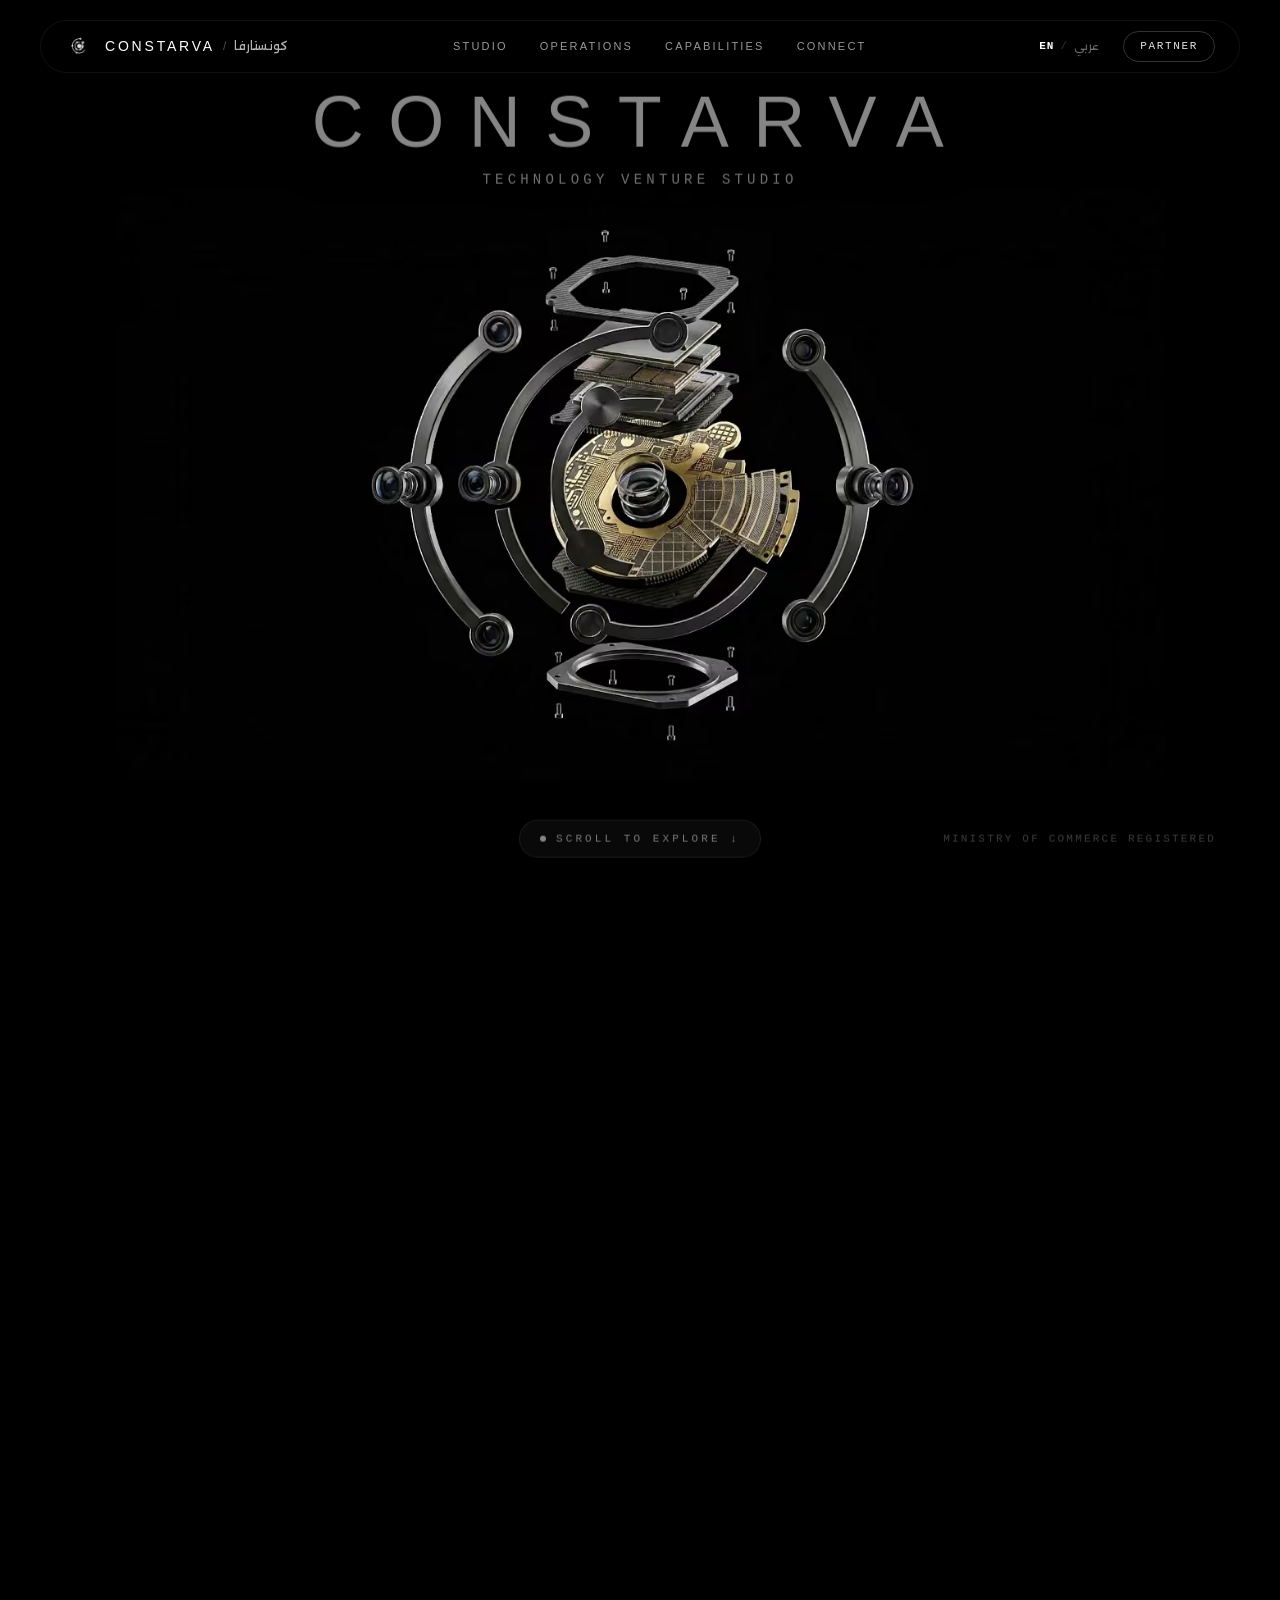
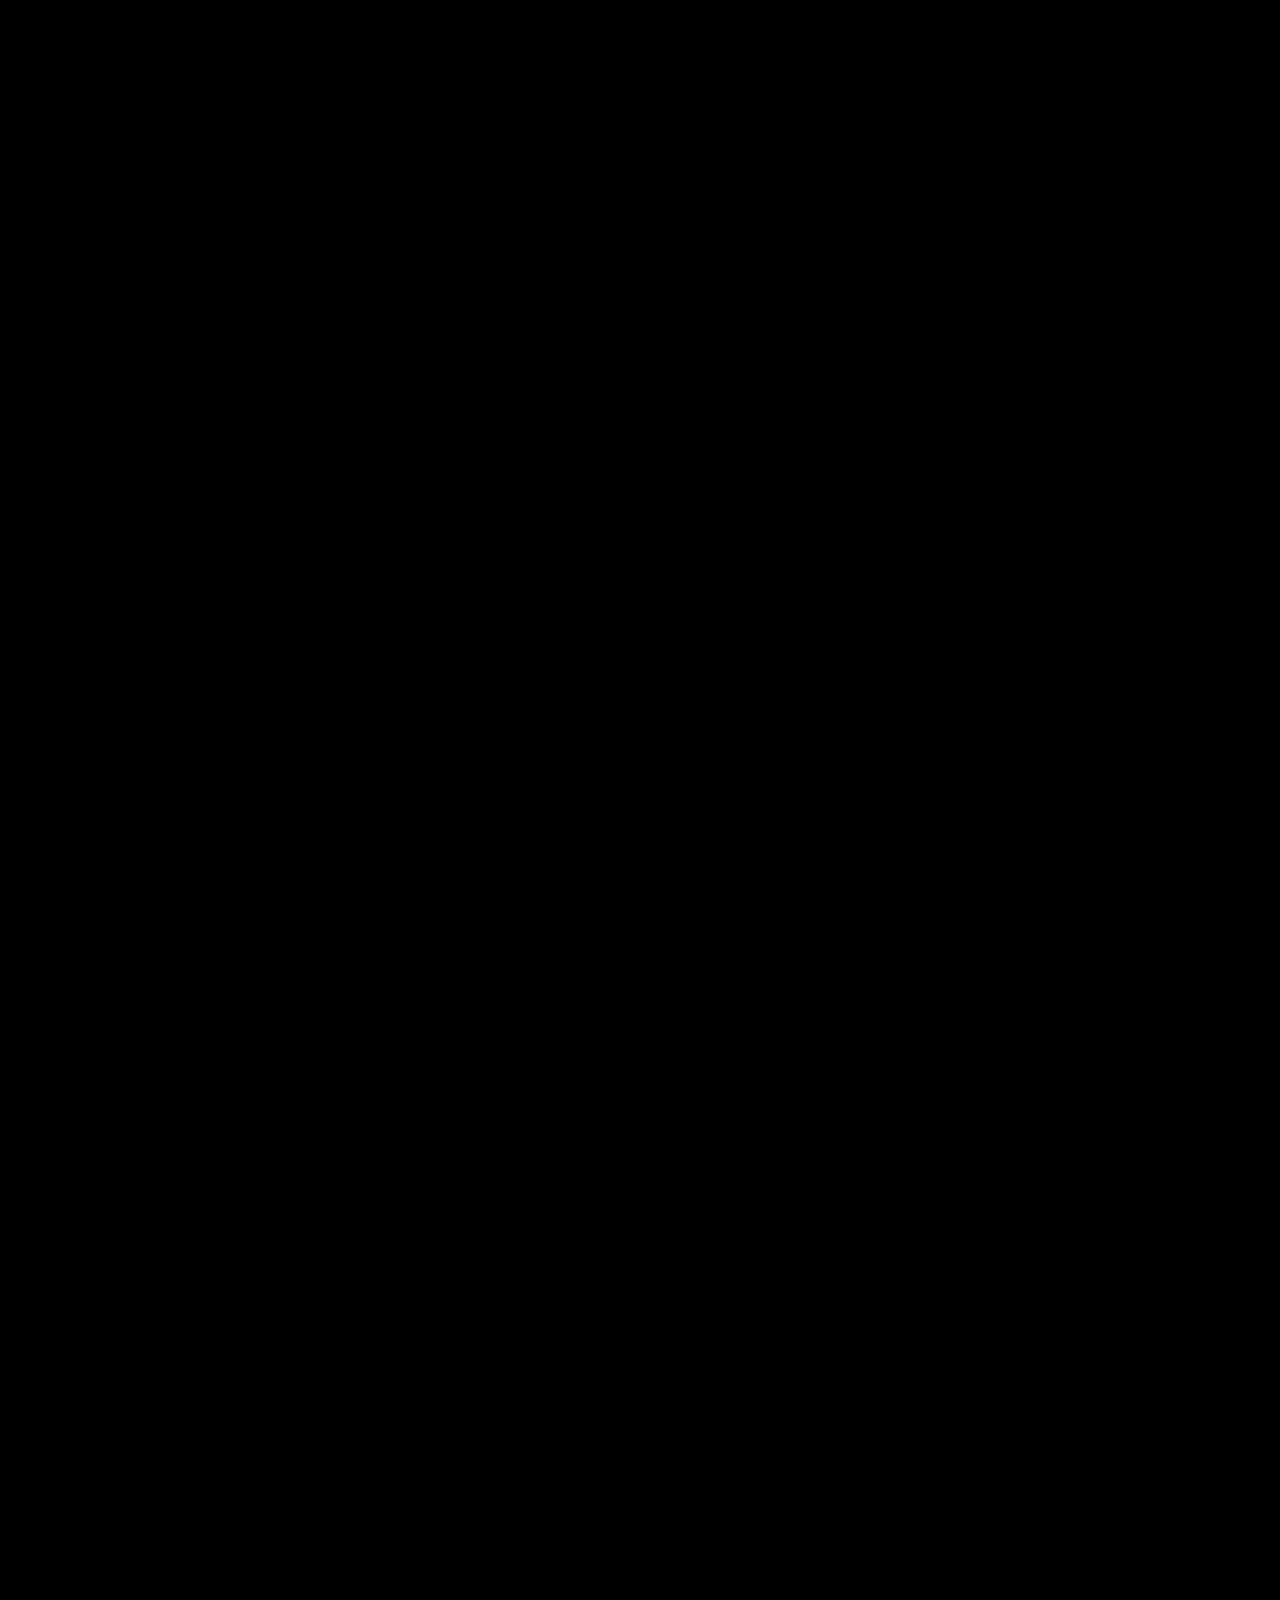
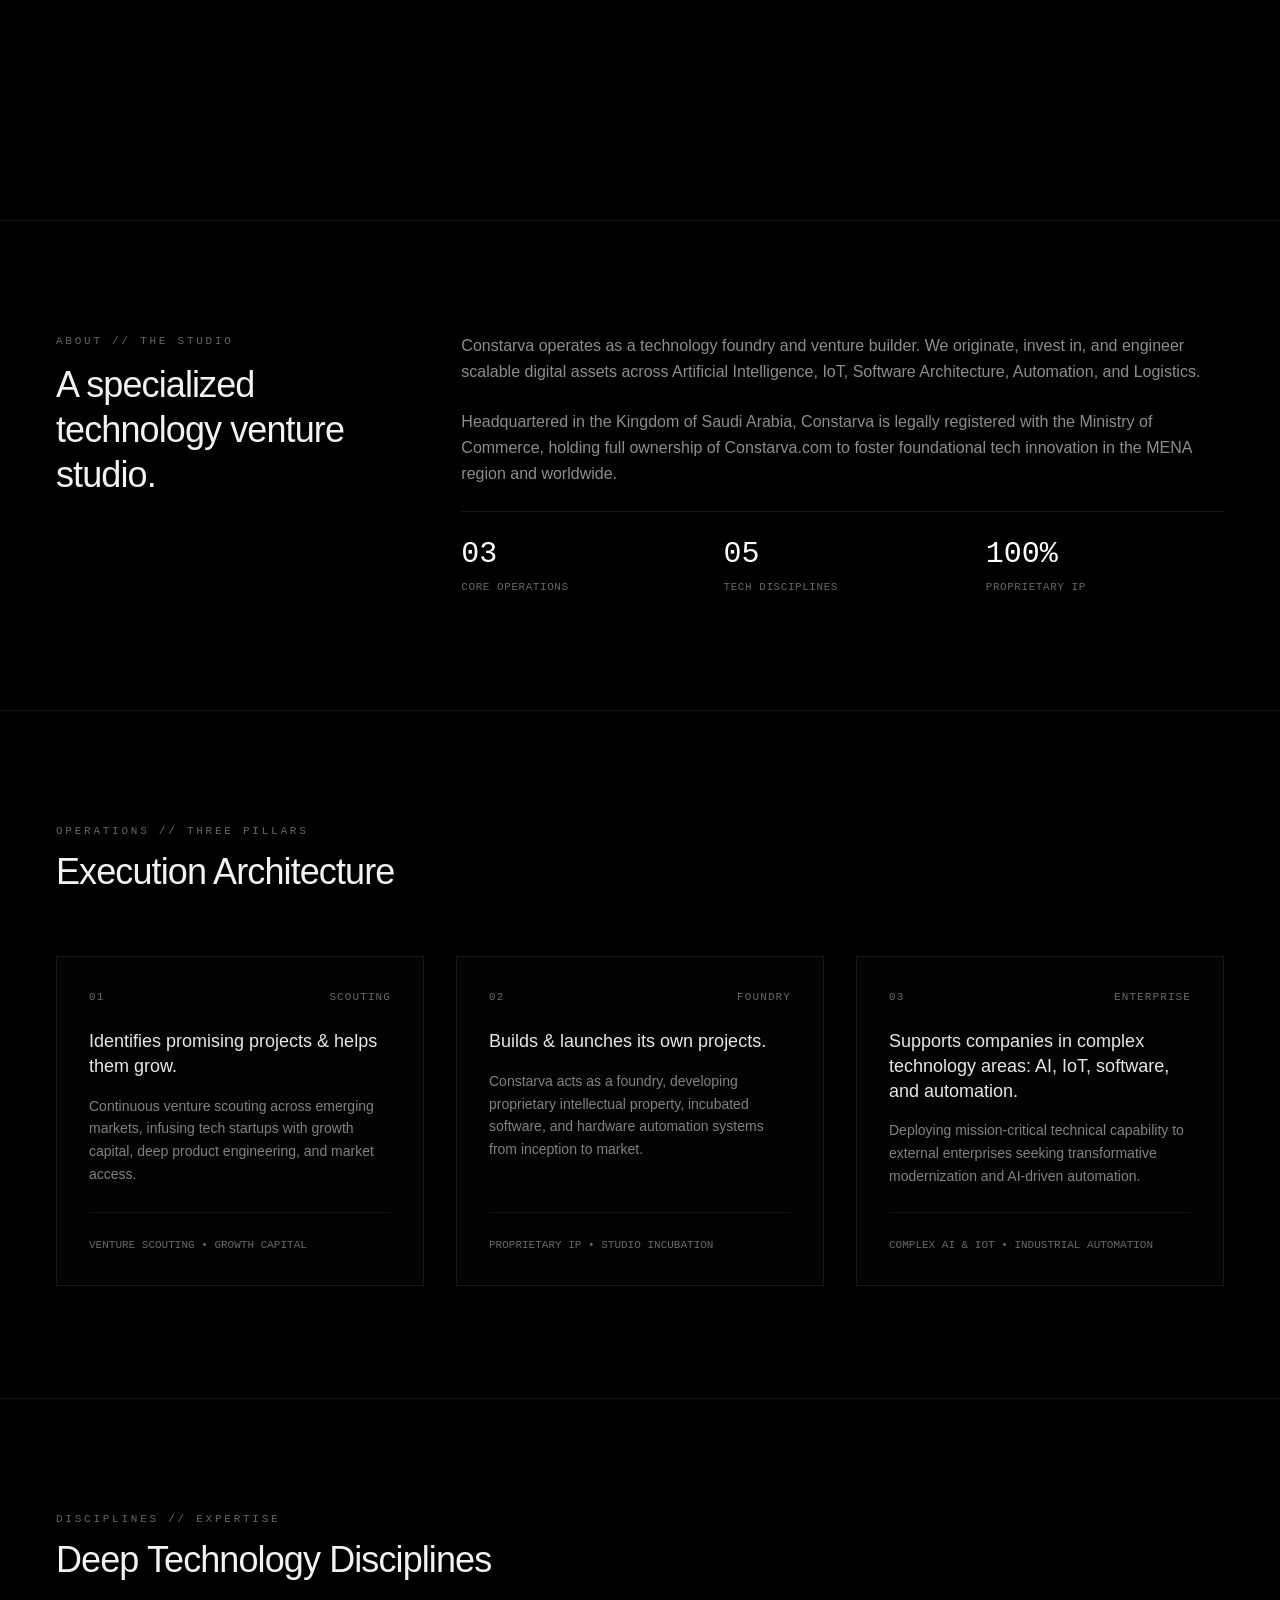
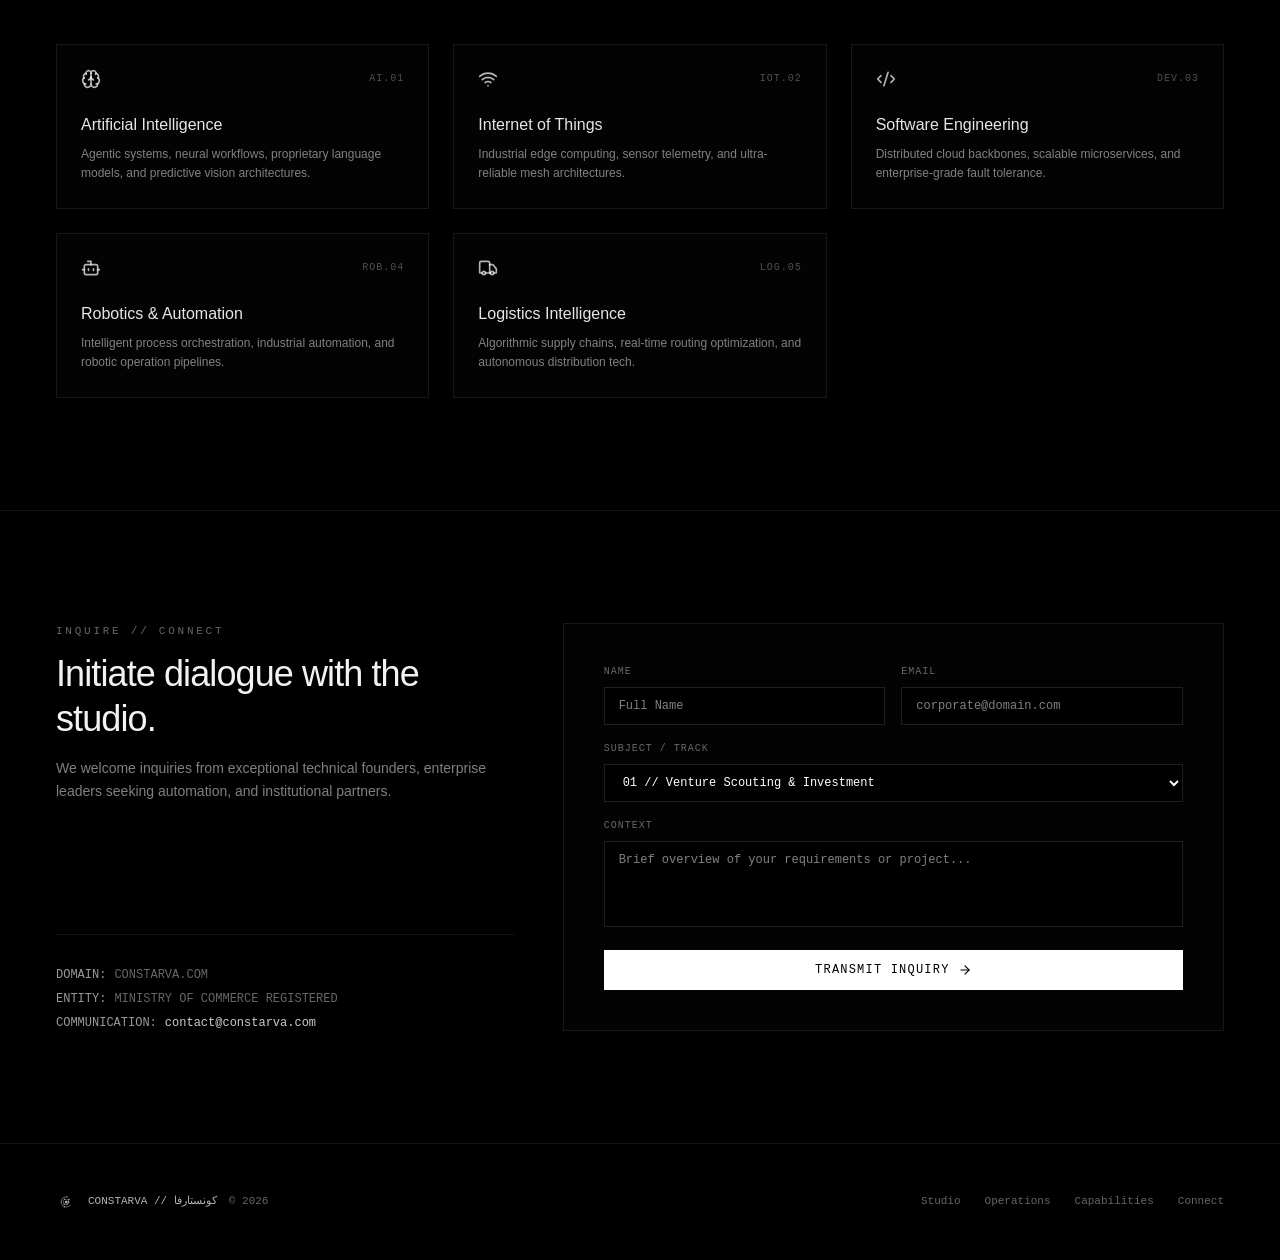
==== commit b435abe3: "lower_size_fix_bug_scroll" ====
--- a/index.html
+++ b/index.html
@@ -1 +1 @@
-<!DOCTYPE html><html lang="en" class="inter_7b064e0d-module__MOT0tq__variable alexandria_7564e296-module__bjjnkq__variable h-full antialiased bg-black selection:bg-white/20 selection:text-white"><head><meta charSet="utf-8"/><meta name="viewport" content="width=device-width, initial-scale=1"/><link rel="preload" href="/_next/static/media/57696fb0c8dcfe1f-s.p.29a202atpp3ye.woff2" as="font" crossorigin="" type="font/woff2"/><link rel="preload" href="/_next/static/media/83afe278b6a6bb3c-s.p.2bn3s6zvc0dyp.woff2" as="font" crossorigin="" type="font/woff2"/><link rel="preload" href="/_next/static/media/8f2ca9bed5019488-s.p.1rne3a59172go.woff2" as="font" crossorigin="" type="font/woff2"/><link rel="preload" as="image" href="/logo.png"/><link rel="stylesheet" href="/_next/static/chunks/3-es9wloho2c2.css" data-precedence="next"/><link rel="preload" as="script" fetchPriority="low" href="/_next/static/chunks/12aruqaur5huj.js"/><script src="/_next/static/chunks/3rx7jmld6eggj.js" async=""></script><script src="/_next/static/chunks/1j_9b-l0n6u-t.js" async=""></script><script src="/_next/static/chunks/turbopack-22ngjldyd10bn.js" async=""></script><script src="/_next/static/chunks/3hletcs5ssktq.js" async=""></script><script src="/_next/static/chunks/1kmq6m7imbld4.js" async=""></script><link rel="preload" href="/new_frames_avif1/frame_0000.avif" as="image" type="image/avif"/><link rel="preload" href="/new_frames/frame_0000.webp" as="image" type="image/webp"/><title>Constarva (كونستارفا) | Technology Venture Studio • AI, IoT &amp; Automation</title><meta name="description" content="Constarva (كونستارفا) is a premier technology venture studio managing, building, and growing technology projects across AI, IoT, software, automation, and emerging technologies. استوديو تقني استثماري يبني حلولاً قابلة للتوسع في مجالات الذكاء الاصطناعي، وإنترنت الأشياء، والأتمتة، واللوجستيات."/><meta name="application-name" content="Constarva"/><link rel="author" href="https://constarva.com"/><meta name="author" content="Constarva"/><meta name="keywords" content="Constarva,كونستارفا,Technology Venture Studio,استوديو تقني استثماري,AI,الذكاء الاصطناعي,IoT,إنترنت الأشياء,Software,البرمجيات,Automation,الأتمتة,Logistics Tech,التقنيات اللوجستية,Venture Scouting,Saudi Arabia Tech,Riyadh,MENA Tech,Deep Tech Studio"/><meta name="creator" content="Constarva"/><meta name="publisher" content="Constarva"/><meta name="robots" content="index, follow"/><meta name="googlebot" content="index, follow, max-video-preview:-1, max-image-preview:large, max-snippet:-1"/><link rel="canonical" href="https://constarva.com"/><link rel="alternate" hrefLang="en-US" href="https://constarva.com"/><link rel="alternate" hrefLang="ar-SA" href="https://constarva.com/?lang=ar"/><link rel="alternate" hrefLang="x-default" href="https://constarva.com"/><meta name="format-detection" content="telephone=no, address=no, email=no"/><meta property="og:title" content="Constarva (كونستارفا) | Technology Venture Studio"/><meta property="og:description" content="Managing, building, and growing technology projects across AI, IoT, software, automation, and emerging technologies. استوديو تقني استثماري يبني حلولاً قابلة للتوسع."/><meta property="og:url" content="https://constarva.com"/><meta property="og:site_name" content="Constarva"/><meta property="og:locale" content="en_US"/><meta property="og:image" content="https://constarva.com/logo.png"/><meta property="og:image:width" content="1024"/><meta property="og:image:height" content="1024"/><meta property="og:image:alt" content="Constarva Monogram Logo"/><meta property="og:locale:alternate" content="ar_SA"/><meta property="og:type" content="website"/><meta name="twitter:card" content="summary_large_image"/><meta name="twitter:creator" content="@constarva"/><meta name="twitter:title" content="Constarva (كونستارفا) | Technology Venture Studio"/><meta name="twitter:description" content="Managing, building, and growing technology projects across AI, IoT, software, automation, and emerging technologies."/><meta name="twitter:image" content="https://constarva.com/logo.png"/><link rel="icon" href="/favicon.ico?favicon.0_pphp1-zv6bz.ico" sizes="32x32" type="image/x-icon"/><link rel="icon" href="/icon.png"/><link rel="icon" href="/favicon.png" sizes="32x32" type="image/png"/><link rel="apple-touch-icon" href="/apple-icon.png"/><meta name="next-size-adjust" content=""/><link rel="icon" href="/favicon.ico" sizes="any"/><link rel="icon" href="/icon.png" type="image/png"/><link rel="apple-touch-icon" href="/apple-icon.png"/><link rel="preload" href="/new_frames_avif1/frame_0000.avif" as="image" type="image/avif"/><link rel="preload" href="/new_frames/frame_0000.webp" as="image" type="image/webp"/><script type="application/ld+json">{"@context":"https://schema.org","@type":"WebSite","@id":"https://constarva.com/#website","name":"Constarva","alternateName":["كونستارفا","Constarva Studio","Constarva Tech"],"url":"https://constarva.com","inLanguage":["en","ar"],"description":"Technology venture studio managing, building, and growing technology projects across AI, IoT, software, automation, and emerging technologies.","potentialAction":{"@type":"SearchAction","target":{"@type":"EntryPoint","urlTemplate":"https://constarva.com/?s={search_term_string}"},"query-input":"required name=search_term_string"}}</script><script type="application/ld+json">{"@context":"https://schema.org","@graph":[{"@type":"SiteNavigationElement","@id":"https://constarva.com/#nav-about","name":"About Constarva (عن كونستارفا)","description":"Overview of Constarva as a registered technology venture studio and innovation foundry.","url":"https://constarva.com/#about"},{"@type":"SiteNavigationElement","@id":"https://constarva.com/#nav-operations","name":"Core Operations (العمليات الرئيسية)","description":"Venture scouting, internal project incubation, and enterprise technology support in AI, IoT, and automation.","url":"https://constarva.com/#operations"},{"@type":"SiteNavigationElement","@id":"https://constarva.com/#nav-technologies","name":"Tech Domains (المجالات التقنية)","description":"Deep technical execution across Artificial Intelligence, IoT, Software Architecture, Robotics, and Smart Logistics.","url":"https://constarva.com/#technologies"},{"@type":"SiteNavigationElement","@id":"https://constarva.com/#nav-contact","name":"Partner & Contact (تواصل معنا)","description":"Inquire for venture acceleration, corporate engineering support, or studio partnerships.","url":"https://constarva.com/#contact"}]}</script><script type="application/ld+json">{"@context":"https://schema.org","@type":"Organization","@id":"https://constarva.com/#organization","name":"Constarva","alternateName":"كونستارفا","legalName":"Constarva","url":"https://constarva.com","logo":"https://constarva.com/logo.png","description":"Official entity registered with the Ministry of Commerce. Technology venture studio managing, building, and growing technology projects.","contactPoint":{"@type":"ContactPoint","email":"contact@constarva.com","contactType":"customer service","availableLanguage":["English","Arabic"]}}</script><script src="/_next/static/chunks/0cz1d0mv5g_q7.js" noModule=""></script></head><body class="min-h-full flex flex-col bg-black text-white font-sans overflow-x-hidden"><div hidden=""><!--$--><!--/$--></div><div class="font-sans" dir="ltr"><main class="relative flex min-h-screen flex-col bg-black text-white selection:bg-sky-500/30 selection:text-white"><header class="fixed top-0 left-0 right-0 z-50 transition-all duration-300 px-4 sm:px-6 md:px-10 pt-3 sm:pt-5"><div class="max-w-7xl mx-auto rounded-full transition-all duration-500 flex items-center justify-between px-4 sm:px-6 py-2 sm:py-2.5 bg-black/40 backdrop-blur-md border border-white/[0.06]"><a href="#" class="flex items-center gap-3 group focus:outline-none"><div class="relative w-7 h-7 rounded-full overflow-hidden flex items-center justify-center opacity-90 group-hover:opacity-100 transition-opacity"><img alt="Constarva Monogram" width="28" height="28" decoding="async" data-nimg="1" class="object-contain" style="color:transparent" src="/logo.png"/></div><div class="flex items-center gap-2"><span class="text-white text-sm tracking-[0.2em] uppercase font-sans font-medium">Constarva</span><span class="text-white/30 text-xs">/</span><span class="text-white/70 text-xs font-arabic font-normal">كونستارفا</span></div></a><nav class="hidden md:flex items-center gap-8"><a href="#about" class="text-[11px] tracking-[0.2em] uppercase text-white/60 hover:text-white transition-colors duration-200">Studio</a><a href="#operations" class="text-[11px] tracking-[0.2em] uppercase text-white/60 hover:text-white transition-colors duration-200">Operations</a><a href="#technologies" class="text-[11px] tracking-[0.2em] uppercase text-white/60 hover:text-white transition-colors duration-200">Capabilities</a><a href="#contact" class="text-[11px] tracking-[0.2em] uppercase text-white/60 hover:text-white transition-colors duration-200">Connect</a></nav><div class="flex items-center gap-4"><button aria-label="Toggle language" class="text-[11px] font-mono tracking-widest text-white/70 hover:text-white transition-colors duration-200 flex items-center gap-1.5 px-2 py-1"><span class="text-white font-bold">EN</span><span class="text-white/20">/</span><span class="text-white/40 font-arabic">عربي</span></button><a href="#contact" class="hidden sm:inline-flex items-center text-[11px] tracking-[0.15em] uppercase font-mono px-4 py-1.5 rounded-full border border-white/20 text-white/90 hover:text-white hover:border-white/50 hover:bg-white/[0.06] transition-all duration-300">Partner</a><button aria-label="Toggle navigation menu" class="md:hidden p-1 text-white/70 hover:text-white focus:outline-none"><svg xmlns="http://www.w3.org/2000/svg" width="24" height="24" viewBox="0 0 24 24" fill="none" stroke="currentColor" stroke-width="2" stroke-linecap="round" stroke-linejoin="round" class="lucide lucide-menu w-5 h-5" aria-hidden="true"><path d="M4 5h16"></path><path d="M4 12h16"></path><path d="M4 19h16"></path></svg></button></div></div></header><div style="background-color:#000000" class="relative w-full h-[250vh] md:h-[380vh] transition-colors duration-150"><div style="background-color:#000000" class="sticky top-0 h-[100dvh] w-full overflow-hidden flex items-center justify-center transition-colors duration-150 perspective-[1200px]"><div class="absolute inset-0 pointer-events-none z-0 transition-opacity duration-700" style="background:radial-gradient(circle at 50% 48%, rgba(212, 175, 55, 0.07) 0%, rgba(255, 248, 235, 0.02) 40%, transparent 68%)"></div><canvas class="absolute inset-0 w-full h-full object-contain pointer-events-none z-10 will-change-transform" style="transform:none"></canvas><div class="absolute inset-0 z-20 flex flex-col justify-between pt-20 pb-8 sm:pt-24 sm:pb-10 md:py-14 px-5 sm:px-10 md:px-16 pointer-events-none" style="opacity:0;transform:translateY(14px)"><div class="flex flex-col items-center text-center max-w-4xl mx-auto pt-0 md:pt-4"><h1 class="text-3xl sm:text-5xl md:text-6xl lg:text-7xl font-light tracking-[0.22em] sm:tracking-[0.28em] md:tracking-[0.34em] text-white uppercase drop-shadow-[0_4px_30px_rgba(0,0,0,0.98)]">CONSTARVA</h1><p class="mt-2.5 sm:mt-3 text-[10px] sm:text-xs md:text-sm tracking-[0.3em] uppercase font-mono text-white/85 font-medium drop-shadow-[0_2px_14px_rgba(0,0,0,0.95)]">Technology Venture Studio</p></div><div class="flex-1"></div><div class="relative flex items-center justify-center w-full"><div class="flex flex-col items-center gap-2 pointer-events-auto cursor-pointer"><div class="flex items-center gap-2.5 px-5 py-2.5 rounded-full bg-white/[0.07] hover:bg-white/[0.14] backdrop-blur-2xl border border-white/[0.14] shadow-[0_4px_24px_rgba(0,0,0,0.8)] transition-all duration-300"><span class="w-1.5 h-1.5 rounded-full bg-white animate-pulse"></span><span class="text-[10px] sm:text-[11px] font-mono uppercase tracking-[0.28em] text-white/90 font-medium">SCROLL TO EXPLORE ↓</span></div></div><div class="absolute right-0 text-[10px] sm:text-[11px] font-mono tracking-[0.2em] text-white/45 hidden md:block text-right"><span>MINISTRY OF COMMERCE REGISTERED</span></div></div></div></div></div><div class="relative w-full bg-black text-white/80 z-20 overflow-hidden font-sans"><section id="about" class="py-16 sm:py-24 md:py-28 px-5 sm:px-10 md:px-14 max-w-7xl mx-auto border-t border-white/[0.08]"><div class="grid grid-cols-1 lg:grid-cols-12 gap-12 items-start"><div class="lg:col-span-4"><div class="text-[11px] font-mono tracking-[0.25em] uppercase text-white/40 mb-3">ABOUT // THE STUDIO</div><h2 class="text-2xl sm:text-4xl font-light tracking-tight text-white/95 leading-tight">A specialized technology venture studio.</h2></div><div class="lg:col-span-8 space-y-6 text-sm sm:text-base text-white/55 font-light leading-relaxed"><p>Constarva operates as a technology foundry and venture builder. We originate, invest in, and engineer scalable digital assets across Artificial Intelligence, IoT, Software Architecture, Automation, and Logistics.</p><p>Headquartered in the Kingdom of Saudi Arabia, Constarva is legally registered with the Ministry of Commerce, holding full ownership of Constarva.com to foster foundational tech innovation in the MENA region and worldwide.</p><div class="grid grid-cols-3 gap-6 pt-6 border-t border-white/[0.08]"><div><span class="block text-2xl sm:text-3xl font-light text-white font-mono">03</span><span class="text-[11px] font-mono tracking-wider uppercase text-white/40">Core Operations</span></div><div><span class="block text-2xl sm:text-3xl font-light text-white font-mono">05</span><span class="text-[11px] font-mono tracking-wider uppercase text-white/40">Tech Disciplines</span></div><div><span class="block text-2xl sm:text-3xl font-light text-white font-mono">100%</span><span class="text-[11px] font-mono tracking-wider uppercase text-white/40">Proprietary IP</span></div></div></div></div></section><section id="operations" class="py-16 sm:py-24 md:py-28 px-5 sm:px-10 md:px-14 max-w-7xl mx-auto border-t border-white/[0.08]"><div class="max-w-xl mb-16"><div class="text-[11px] font-mono tracking-[0.25em] uppercase text-white/40 mb-3">OPERATIONS // THREE PILLARS</div><h2 class="text-2xl sm:text-4xl font-light tracking-tight text-white/95">Execution Architecture</h2></div><div class="grid grid-cols-1 md:grid-cols-3 gap-8"><div class="p-8 border border-white/[0.08] hover:border-white/20 transition-colors flex flex-col justify-between h-full bg-white/[0.01]"><div><div class="flex items-center justify-between text-[11px] font-mono tracking-widest text-white/40 mb-6"><span>01</span><span>SCOUTING</span></div><h3 class="text-lg font-medium text-white/90 mb-4 leading-snug">Identifies promising projects &amp; helps them grow.</h3><p class="text-xs sm:text-sm text-white/50 leading-relaxed font-light">Continuous venture scouting across emerging markets, infusing tech startups with growth capital, deep product engineering, and market access.</p></div><div class="pt-6 mt-6 border-t border-white/[0.06] text-[11px] font-mono text-white/40 uppercase">Venture Scouting • Growth Capital</div></div><div class="p-8 border border-white/[0.08] hover:border-white/20 transition-colors flex flex-col justify-between h-full bg-white/[0.01]"><div><div class="flex items-center justify-between text-[11px] font-mono tracking-widest text-white/40 mb-6"><span>02</span><span>FOUNDRY</span></div><h3 class="text-lg font-medium text-white/90 mb-4 leading-snug">Builds &amp; launches its own projects.</h3><p class="text-xs sm:text-sm text-white/50 leading-relaxed font-light">Constarva acts as a foundry, developing proprietary intellectual property, incubated software, and hardware automation systems from inception to market.</p></div><div class="pt-6 mt-6 border-t border-white/[0.06] text-[11px] font-mono text-white/40 uppercase">Proprietary IP • Studio Incubation</div></div><div class="p-8 border border-white/[0.08] hover:border-white/20 transition-colors flex flex-col justify-between h-full bg-white/[0.01]"><div><div class="flex items-center justify-between text-[11px] font-mono tracking-widest text-white/40 mb-6"><span>03</span><span>ENTERPRISE</span></div><h3 class="text-lg font-medium text-white/90 mb-4 leading-snug">Supports companies in complex technology areas: AI, IoT, software, and automation.</h3><p class="text-xs sm:text-sm text-white/50 leading-relaxed font-light">Deploying mission-critical technical capability to external enterprises seeking transformative modernization and AI-driven automation.</p></div><div class="pt-6 mt-6 border-t border-white/[0.06] text-[11px] font-mono text-white/40 uppercase">Complex AI &amp; IoT • Industrial Automation</div></div></div></section><section id="technologies" class="py-16 sm:py-24 md:py-28 px-5 sm:px-10 md:px-14 max-w-7xl mx-auto border-t border-white/[0.08]"><div class="max-w-xl mb-16"><div class="text-[11px] font-mono tracking-[0.25em] uppercase text-white/40 mb-3">DISCIPLINES // EXPERTISE</div><h2 class="text-2xl sm:text-4xl font-light tracking-tight text-white/95">Deep Technology Disciplines</h2></div><div class="grid grid-cols-1 md:grid-cols-2 lg:grid-cols-3 gap-6"><div class="p-6 border border-white/[0.08] hover:border-white/20 transition-all bg-white/[0.01]"><div class="flex items-center justify-between mb-6"><svg xmlns="http://www.w3.org/2000/svg" width="24" height="24" viewBox="0 0 24 24" fill="none" stroke="currentColor" stroke-width="2" stroke-linecap="round" stroke-linejoin="round" class="lucide lucide-brain w-5 h-5 text-white/70" aria-hidden="true"><path d="M12 18V5"></path><path d="M15 13a4.17 4.17 0 0 1-3-4 4.17 4.17 0 0 1-3 4"></path><path d="M17.598 6.5A3 3 0 1 0 12 5a3 3 0 1 0-5.598 1.5"></path><path d="M17.997 5.125a4 4 0 0 1 2.526 5.77"></path><path d="M18 18a4 4 0 0 0 2-7.464"></path><path d="M19.967 17.483A4 4 0 1 1 12 18a4 4 0 1 1-7.967-.517"></path><path d="M6 18a4 4 0 0 1-2-7.464"></path><path d="M6.003 5.125a4 4 0 0 0-2.526 5.77"></path></svg><span class="text-[10px] font-mono text-white/30 tracking-widest uppercase">AI.01</span></div><h3 class="text-base font-medium text-white/90 mb-2">Artificial Intelligence</h3><p class="text-xs text-white/50 leading-relaxed font-light">Agentic systems, neural workflows, proprietary language models, and predictive vision architectures.</p></div><div class="p-6 border border-white/[0.08] hover:border-white/20 transition-all bg-white/[0.01]"><div class="flex items-center justify-between mb-6"><svg xmlns="http://www.w3.org/2000/svg" width="24" height="24" viewBox="0 0 24 24" fill="none" stroke="currentColor" stroke-width="2" stroke-linecap="round" stroke-linejoin="round" class="lucide lucide-wifi w-5 h-5 text-white/70" aria-hidden="true"><path d="M12 20h.01"></path><path d="M2 8.82a15 15 0 0 1 20 0"></path><path d="M5 12.859a10 10 0 0 1 14 0"></path><path d="M8.5 16.429a5 5 0 0 1 7 0"></path></svg><span class="text-[10px] font-mono text-white/30 tracking-widest uppercase">IOT.02</span></div><h3 class="text-base font-medium text-white/90 mb-2">Internet of Things</h3><p class="text-xs text-white/50 leading-relaxed font-light">Industrial edge computing, sensor telemetry, and ultra-reliable mesh architectures.</p></div><div class="p-6 border border-white/[0.08] hover:border-white/20 transition-all bg-white/[0.01]"><div class="flex items-center justify-between mb-6"><svg xmlns="http://www.w3.org/2000/svg" width="24" height="24" viewBox="0 0 24 24" fill="none" stroke="currentColor" stroke-width="2" stroke-linecap="round" stroke-linejoin="round" class="lucide lucide-code-xml lucide-code-2 w-5 h-5 text-white/70" aria-hidden="true"><path d="m18 16 4-4-4-4"></path><path d="m6 8-4 4 4 4"></path><path d="m14.5 4-5 16"></path></svg><span class="text-[10px] font-mono text-white/30 tracking-widest uppercase">DEV.03</span></div><h3 class="text-base font-medium text-white/90 mb-2">Software Engineering</h3><p class="text-xs text-white/50 leading-relaxed font-light">Distributed cloud backbones, scalable microservices, and enterprise-grade fault tolerance.</p></div><div class="p-6 border border-white/[0.08] hover:border-white/20 transition-all bg-white/[0.01]"><div class="flex items-center justify-between mb-6"><svg xmlns="http://www.w3.org/2000/svg" width="24" height="24" viewBox="0 0 24 24" fill="none" stroke="currentColor" stroke-width="2" stroke-linecap="round" stroke-linejoin="round" class="lucide lucide-bot w-5 h-5 text-white/70" aria-hidden="true"><path d="M12 8V4H8"></path><rect width="16" height="12" x="4" y="8" rx="2"></rect><path d="M2 14h2"></path><path d="M20 14h2"></path><path d="M15 13v2"></path><path d="M9 13v2"></path></svg><span class="text-[10px] font-mono text-white/30 tracking-widest uppercase">ROB.04</span></div><h3 class="text-base font-medium text-white/90 mb-2">Robotics &amp; Automation</h3><p class="text-xs text-white/50 leading-relaxed font-light">Intelligent process orchestration, industrial automation, and robotic operation pipelines.</p></div><div class="p-6 border border-white/[0.08] hover:border-white/20 transition-all bg-white/[0.01]"><div class="flex items-center justify-between mb-6"><svg xmlns="http://www.w3.org/2000/svg" width="24" height="24" viewBox="0 0 24 24" fill="none" stroke="currentColor" stroke-width="2" stroke-linecap="round" stroke-linejoin="round" class="lucide lucide-truck w-5 h-5 text-white/70" aria-hidden="true"><path d="M14 18V6a2 2 0 0 0-2-2H4a2 2 0 0 0-2 2v11a1 1 0 0 0 1 1h2"></path><path d="M15 18H9"></path><path d="M19 18h2a1 1 0 0 0 1-1v-3.65a1 1 0 0 0-.22-.624l-3.48-4.35A1 1 0 0 0 17.52 8H14"></path><circle cx="17" cy="18" r="2"></circle><circle cx="7" cy="18" r="2"></circle></svg><span class="text-[10px] font-mono text-white/30 tracking-widest uppercase">LOG.05</span></div><h3 class="text-base font-medium text-white/90 mb-2">Logistics Intelligence</h3><p class="text-xs text-white/50 leading-relaxed font-light">Algorithmic supply chains, real-time routing optimization, and autonomous distribution tech.</p></div></div></section><section id="contact" class="py-16 sm:py-24 md:py-28 px-5 sm:px-10 md:px-14 max-w-7xl mx-auto border-t border-white/[0.08]"><div class="grid grid-cols-1 lg:grid-cols-12 gap-12"><div class="lg:col-span-5 flex flex-col justify-between"><div><div class="text-[11px] font-mono tracking-[0.25em] uppercase text-white/40 mb-3">INQUIRE // CONNECT</div><h2 class="text-2xl sm:text-4xl font-light tracking-tight text-white/95 leading-tight">Initiate dialogue with the studio.</h2><p class="mt-4 text-xs sm:text-sm text-white/50 leading-relaxed font-light">We welcome inquiries from exceptional technical founders, enterprise leaders seeking automation, and institutional partners.</p></div><div class="mt-8 pt-8 border-t border-white/[0.08] space-y-2 text-xs font-mono text-white/40"><div class="flex items-center gap-2"><span class="text-white/60">DOMAIN:</span><span>CONSTARVA.COM</span></div><div class="flex items-center gap-2"><span class="text-white/60">ENTITY:</span><span>MINISTRY OF COMMERCE REGISTERED</span></div><div class="flex items-center gap-2"><span class="text-white/60">COMMUNICATION:</span><span class="text-white/80">contact@constarva.com</span></div></div></div><div class="lg:col-span-7 border border-white/[0.08] p-8 sm:p-10 bg-white/[0.01]"><form class="space-y-4"><div class="grid grid-cols-1 sm:grid-cols-2 gap-4"><div><label class="block text-[10px] font-mono tracking-widest uppercase text-white/40 mb-2">Name</label><input type="text" required="" placeholder="Full Name" class="w-full px-3.5 py-2.5 bg-black border border-white/[0.12] text-white text-xs font-mono focus:outline-none focus:border-white transition-colors" value=""/></div><div><label class="block text-[10px] font-mono tracking-widest uppercase text-white/40 mb-2">Email</label><input type="email" required="" placeholder="corporate@domain.com" class="w-full px-3.5 py-2.5 bg-black border border-white/[0.12] text-white text-xs font-mono focus:outline-none focus:border-white transition-colors" value=""/></div></div><div><label class="block text-[10px] font-mono tracking-widest uppercase text-white/40 mb-2">Subject / Track</label><select class="w-full px-3.5 py-2.5 bg-black border border-white/[0.12] text-white text-xs font-mono focus:outline-none focus:border-white transition-colors"><option value="scouting" selected="">01 // Venture Scouting &amp; Investment</option><option value="foundry">02 // Studio Incubation &amp; Co-building</option><option value="enterprise">03 // Enterprise Tech (AI, IoT, Automation)</option></select></div><div><label class="block text-[10px] font-mono tracking-widest uppercase text-white/40 mb-2">Context</label><textarea rows="4" required="" placeholder="Brief overview of your requirements or project..." class="w-full px-3.5 py-2.5 bg-black border border-white/[0.12] text-white text-xs font-mono focus:outline-none focus:border-white transition-colors resize-none"></textarea></div><button type="submit" class="w-full py-3 bg-white text-black font-mono text-xs uppercase tracking-widest hover:bg-white/80 transition-colors flex items-center justify-center gap-2"><span>Transmit Inquiry</span><svg xmlns="http://www.w3.org/2000/svg" width="24" height="24" viewBox="0 0 24 24" fill="none" stroke="currentColor" stroke-width="2" stroke-linecap="round" stroke-linejoin="round" class="lucide lucide-arrow-right w-3.5 h-3.5" aria-hidden="true"><path d="M5 12h14"></path><path d="m12 5 7 7-7 7"></path></svg></button></form></div></div></section><footer class="py-12 px-6 sm:px-14 max-w-7xl mx-auto border-t border-white/[0.08] flex flex-col sm:flex-row items-center justify-between gap-6 text-[11px] font-mono text-white/40"><div class="flex items-center gap-3"><div class="relative w-5 h-5 opacity-70"><img alt="Constarva Monogram" loading="lazy" width="20" height="20" decoding="async" data-nimg="1" class="object-contain" style="color:transparent" src="/logo.png"/></div><span class="text-white/70">CONSTARVA // كونستارفا</span><span>© <!-- -->2026</span></div><div class="flex items-center gap-6"><a href="#about" class="hover:text-white transition-colors">Studio</a><a href="#operations" class="hover:text-white transition-colors">Operations</a><a href="#technologies" class="hover:text-white transition-colors">Capabilities</a><a href="#contact" class="hover:text-white transition-colors">Connect</a></div></footer></div></main><!--$--><!--/$--></div><script src="/_next/static/chunks/12aruqaur5huj.js" id="_R_" async=""></script><script>(self.__next_f=self.__next_f||[]).push([0])</script><script>self.__next_f.push([1,"1:\"$Sreact.fragment\"\n7:I[68027,[\"/_next/static/chunks/3hletcs5ssktq.js\"],\"default\",1]\n:HL[\"/_next/static/chunks/3-es9wloho2c2.css\",\"style\"]\n:HL[\"/_next/static/media/57696fb0c8dcfe1f-s.p.29a202atpp3ye.woff2\",\"font\",{\"crossOrigin\":\"\",\"type\":\"font/woff2\"}]\n:HL[\"/_next/static/media/83afe278b6a6bb3c-s.p.2bn3s6zvc0dyp.woff2\",\"font\",{\"crossOrigin\":\"\",\"type\":\"font/woff2\"}]\n:HL[\"/_next/static/media/8f2ca9bed5019488-s.p.1rne3a59172go.woff2\",\"font\",{\"crossOrigin\":\"\",\"type\":\"font/woff2\"}]\n:HL[\"/new_frames_avif1/frame_0000.avif\",\"image\",{\"type\":\"image/avif\"}]\n:HL[\"/new_frames/frame_0000.webp\",\"image\",{\"type\":\"image/webp\"}]\n2:T4b3,{\"@context\":\"https://schema.org\",\"@graph\":[{\"@type\":\"SiteNavigationElement\",\"@id\":\"https://constarva.com/#nav-about\",\"name\":\"About Constarva (عن كونستارفا)\",\"description\":\"Overview of Constarva as a registered technology venture studio and innovation foundry.\",\"url\":\"https://constarva.com/#about\"},{\"@type\":\"SiteNavigationElement\",\"@id\":\"https://constarva.com/#nav-operations\",\"name\":\"Core Operations (العمليات الرئيسية)\",\"description\":\"Venture scouting, internal project incubation, and enterprise technology support in AI, IoT, and automation.\",\"url\":\"https://constarva.com/#operations\"},{\"@type\":\"SiteNavigationElement\",\"@id\":\"https://constarva.com/#nav-technologies\",\"name\":\"Tech Domains (المجالات التقنية)\",\"description\":\"Deep technical execution across Artificial Intelligence, IoT, Software Architecture, Robotics, and Smart Logistics.\",\"url\":\"https://constarva.com/#technologies\"},{\"@type\":\"SiteNavigationElement\",\"@id\":\"https://constarva.com/#nav-contact\",\"name\":\"Partner \u0026 Contact (تواصل معنا)\",\"description\":\"Inquire for venture acceleration, corporate engineering support, or studio partnerships.\",\"url\":\"https://constarva.com/#contact\"}]}0:{\"P\":null,\"c\":[\"\",\"\"],\"q\":\"\",\"i\":false,\"f\":[[[\"\",{\"children\":[\"__PAGE__\",{},\"$undefined\",\"$undefined\",4608]},\"$undefined\",\"$undefined\",4624],[[\"$\",\"$1\",\"c\",{\"children\":[[[\"$\",\"link\",\"0\",{\"rel\":\"stylesheet\",\"href\":\"/_next/static/chunks/3-es9wloho2c2.css\",\"precedence\":\"next\",\"crossOrigin\":\"$undefined\",\"nonce\":\"$undefined\"}],[\"$\",\"script\",\"script-0\",{\"src\":\"/_next/static/chunks/3hletcs5ssktq.js\",\"async\":true,\"nonce\":\"$undefined\"}]],[\"$\",\"html\",null,{\"lang\":\"en\",\"className\":\"inter_7b064e0d-module__MOT0tq__variable alexandria_7564e296-module__bjjnkq__variable h-full antialiased bg-black selection:bg-white/20 selection:text-white\",\"children\":[[\"$\",\"head\",null,{\"children\":[[\"$\",\"link\",null,{\"rel\":\"icon\",\"href\":\"/favicon.ico\",\"sizes\":\"any\"}],[\"$\",\"link\",null,{\"rel\":\"icon\",\"href\":\"/icon.png\",\"type\":\"image/png\"}],[\"$\",\"link\",null,{\"rel\":\"apple-touch-icon\",\"href\":\"/apple-icon.png\"}],[\"$\",\"link\",null,{\"rel\":\"preload\",\"href\":\"/new_frames_avif1/frame_0000.avif\",\"as\":\"image\",\"type\":\"image/avif\"}],[\"$\",\"link\",null,{\"rel\":\"preload\",\"href\":\"/new_frames/frame_0000.webp\",\"as\":\"image\",\"type\":\"image/webp\"}],[\"$\",\"script\",null,{\"type\":\"application/ld+json\",\"dangerouslySetInnerHTML\":{\"__html\":\"{\\\"@context\\\":\\\"https://schema.org\\\",\\\"@type\\\":\\\"WebSite\\\",\\\"@id\\\":\\\"https://constarva.com/#website\\\",\\\"name\\\":\\\"Constarva\\\",\\\"alternateName\\\":[\\\"كونستارفا\\\",\\\"Constarva Studio\\\",\\\"Constarva Tech\\\"],\\\"url\\\":\\\"https://constarva.com\\\",\\\"inLanguage\\\":[\\\"en\\\",\\\"ar\\\"],\\\"description\\\":\\\"Technology venture studio managing, building, and growing technology projects across AI, IoT, software, automation, and emerging technologies.\\\",\\\"potentialAction\\\":{\\\"@type\\\":\\\"SearchAction\\\",\\\"target\\\":{\\\"@type\\\":\\\"EntryPoint\\\",\\\"urlTemplate\\\":\\\"https://constarva.com/?s={search_term_string}\\\"},\\\"query-input\\\":\\\"required name=search_term_string\\\"}}\"}}],[\"$\",\"script\",null,{\"type\":\"application/ld+json\",\"dangerouslySetInnerHTML\":{\"__html\":\"$2\"}}],[\"$\",\"script\",null,{\"type\":\"application/ld+json\",\"dangerouslySetInnerHTML\":{\"__html\":\"{\\\"@context\\\":\\\"https://schema.org\\\",\\\"@type\\\":\\\"Organization\\\",\\\"@id\\\":\\\"https://constarva.com/#organization\\\",\\\"name\\\":\\\"Constarva\\\",\\\"alternateName\\\":\\\"كونستارفا\\\",\\\"legalName\\\":\\\"Constarva\\\",\\\"url\\\":\\\"https://constarva.com\\\",\\\"logo\\\":\\\"https://constarva.com/logo.png\\\",\\\"description\\\":\\\"Official entity registered with the Ministry of Commerce. Technology venture studio managing, building, and growing technology projects.\\\",\\\"contactPoint\\\":{\\\"@type\\\":\\\"ContactPoint\\\",\\\"email\\\":\\\"contact@constarva.com\\\",\\\"contactType\\\":\\\"customer service\\\",\\\"availableLanguage\\\":[\\\"English\\\",\\\"Arabic\\\"]}}\"}}]]}],[\"$\",\"body\",null,{\"className\":\"min-h-full flex flex-col bg-black text-white font-sans overflow-x-hidden\",\"children\":[\"$L3\",\"$L4\"]}]]}]]}],{\"children\":[\"$L5\",{},null,false,null]},null,false,null],\"$L6\",false]],\"m\":\"$undefined\",\"G\":[\"$7\",[\"$L8\"]],\"S\":true,\"h\":null,\"r\":\"$undefined\",\"s\":\"$undefined\",\"a\":\"$undefined\",\"l\":\"$undefined\",\"p\":\"$undefined\",\"d\":\"$undefined\",\"b\":\"uWGCfp6CTfcjKEbu2sxf8\"}\n9:I[28192,[\"/_next/static/chunks/3hletcs5ssktq.js\"],\"default\"]\na:I[75074,[\"/_next/static/chunks/3hletcs5ssktq.js\"],\"LanguageProvider\"]\nb:I[39756,[\"/_next/static/chunks/3hletcs5ssktq.js\"],\"default\"]\nc:I[37457,[\"/_next/static/chunks/3hletcs5ssktq.js\"],\"default\"]\nd:I[62319,[\"/_next/static/chunks/3hletcs5ssktq.js\",\"/_next/static/chunks/1kmq6m7imbld4.js\"],\"default\"]\ne:I[2408,[\"/_next/static/chunks/3hletcs5ssktq.js\",\"/_next/static/chunks/1kmq6m7imbld4.js\"],\"default\"]\nf:I[90828,[\"/_next/static/chunks/3hletcs5ssktq.js\",\"/_next/static/chunks/1kmq6m7imbld4.js\"],\"default\"]\n10:I[97367,[\"/_next/static/chunks/3hletcs5ssktq.js\"],\"OutletBoundary\"]\n11:\"$Sreact.suspense\"\n13:I[97367,[\"/_next/static/chunks/3hletcs5ssktq.js\"],\"ViewportBoundary\"]\n15:I[97367,[\"/_next/static/chunks/3hletcs5ssktq.js\"],\"MetadataBoundary\"]\n3:[\"$\",\"$L9\",null,{}]\n4:[\"$\",\"$La\",null,{\"children\":[\"$\",\"$Lb\",null,{\"parallelRouterKey\":\"children\",\"error\":\"$undefined\",\"errorStyles\":\"$undefined\",\"errorScripts\":\"$undefined\",\"template\":[\"$\",\"$Lc\",null,{}],\"templateStyles\":\"$undefined\",\"templateScripts\":\"$undefined\",\"notFound\":[[[\"$\",\"title\",null,{\"children\":\"404: This page could not be found.\"}],[\"$\",\"div\",null,{\"style\":{\"fontFamily\":\"system-ui,\\\"Segoe UI\\\",Roboto,Helvetica,Arial,sans-serif,\\\"Apple Color Emoji\\\",\\\"Segoe UI Emoji\\\"\",\"height\":\"100vh\",\"textAlign\":\"center\",\"display\":\"flex\",\"flexDirection\":\"column\",\"alignItems\":\"center\",\"justifyContent\":\"center\"},\"children\":[\"$\",\"div\",null,{\"children\":[[\"$\",\"style\",null,{\"dangerouslySetInnerHTML\":{\"__html\":\"body{color:#000;background:#fff;margin:0}.next-error-h1{border-right:1px solid rgba(0,0,0,.3)}@media (prefers-color-scheme:dark){body{color:#fff;background:#000}.next-error-h1{border-right:1px solid rgba(255,255,255,.3)}}\"}}],[\"$\",\"h1\",null,{\"className\":\"next-error-h1\",\"style\":{\"display\":\"inline-block\",\"margin\":\"0 20px 0 0\",\"padding\":\"0 23px 0 0\",\"fontSize\":24,\"fontWeight\":500,\"verticalAlign\":\"top\",\"lineHeight\":\"49px\"},\"children\":404}],[\"$\",\"div\",null,{\"style\":{\"display\":\"inline-block\"},\"children\":[\"$\",\"h2\",null,{\"style\":{\"fontSize\":14,\"fontWeight\":400,\"lineHeight\":\"49px\",\"margin\":0},\"children\":\"This page could not be found.\"}]}]]}]}]],[]],\"forbidden\":\"$undefined\",\"unauthorized\":\"$undefined\"}]}]\n5:[\"$\",\"$1\",\"c\",{\"children\":[[\"$\",\"main\",null,{\"className\":\"relative flex min-h-screen flex-col bg-black text-white selection:bg-sky-500/30 selection:text-white\",\"children\":[[\"$\",\"$Ld\",null,{}],[\"$\",\"$Le\",null,{}],[\"$\",\"$Lf\",null,{}]]}],[[\"$\",\"script\",\"script-0\",{\"src\":\"/_next/static/chunks/1kmq6m7imbld4.js\",\"async\":true,\"nonce\":\"$undefined\"}]],[\"$\",\"$L10\",null,{\"children\":[\"$\",\"$11\",null,{\"name\":\"Next.MetadataOutlet\",\"children\":\"$@12\"}]}]]}]\n6:[\"$\",\"$1\",\"h\",{\"children\":[null,[\"$\",\"$L13\",null,{\"children\":\"$L14\"}],[\"$\",\"div\",null,{\"hidden\":true,\"children\":[\"$\",\"$L15\",null,{\"children\":[\"$\",\"$11\",null,{\"name\":\"Next.Metadata\",\"children\":\"$L16\"}]}]}],[\"$\",\"meta\",null,{\"name\":\"next-size-adjust\",\"content\":\"\"}]]}]\n8:[\"$\",\"link\",\"0\",{\"rel\":\"stylesheet\",\"href\":\"/_next/static/chunks/3-es9wloho2c2.css\",\"precedence\":\"next\",\"crossOrigin\":\"$undefined\",\"nonce\":\"$undefined\"}]\n14:[[\"$\",\"meta\",\"0\",{\"charSet\":\"utf-8\"}],[\"$\",\"meta\",\"1\",{\"name\":\"viewport\",\"content\":\"width=device-width, initial-scale=1\"}]]\n17:I[27201,[\"/_next/static/chunks/3hletcs5ssktq.js\"],\"IconMark\"]\n12:null\n16:[[\"$\",\"title\",\"0\",{\"children\":\"Constarva (كونستارفا) | Technology Venture Studio • AI, IoT \u0026 Automation\"}],[\"$\",\"meta\",\"1\",{\"name\":\"description\",\"content\":\"Constarva (كونستارفا) is a premier technology venture studio managing, building, and growing technology projects across AI, IoT, software, automation, and emerging technologies. استوديو تقني استثماري يبني حلولاً قابلة للتوسع في مجالات الذكاء الاصطناعي، وإنترنت الأشياء، والأتمتة، واللوجستيات.\"}],[\"$\",\"meta\",\"2\",{\"name\":\"application-name\",\"content\":\"Constarva\"}],[\"$\",\"link\",\"3\",{\"rel\":\"author\",\"href\":\"https://constarva.com\"}],[\"$\",\"meta\",\"4\",{\"name\":\"author\",\"content\":\"Constarva\"}],[\"$\",\"meta\",\"5\",{\"name\":\"keywords\",\"content\":\"Constarva,كونستارفا,Technology Venture Studio,استوديو تقني استثماري,AI,الذكاء الاصطناعي,IoT,إنترنت الأشياء,Software,البرمجيات,Automation,الأتمتة,Logistics Tech,التقنيات اللوجستية,Venture Scouting,Saudi Arabia Tech,Riyadh,MENA Tech,Deep Tech Studio\"}],[\"$\",\"meta\",\"6\",{\"name\":\"creator\",\"content\":\"Constarva\"}],[\"$\",\"meta\",\"7\",{\"name\":\"publisher\",\"content\":\"Constarva\"}],[\"$\",\"meta\",\"8\",{\"name\":\"robots\",\"content\":\"index, follow\"}],[\"$\",\"meta\",\"9\",{\"name\":\"googlebot\",\"content\":\"index, follow, max-video-preview:-1, max-image-preview:large, max-snippet:-1\"}],[\"$\",\"link\",\"10\",{\"rel\":\"canonical\",\"href\":\"https://constarva.com\"}],[\"$\",\"link\",\"11\",{\"rel\":\"alternate\",\"hrefLang\":\"en-US\",\"href\":\"https://constarva.com\"}],[\"$\",\"link\",\"12\",{\"rel\":\"alternate\",\"hrefLang\":\"ar-SA\",\"href\":\"https://constarva.com/?lang=ar\"}],[\"$\",\"link\",\"13\",{\"rel\":\"alternate\",\"hrefLang\":\"x-default\",\"href\":\"https://constarva.com\"}],[\"$\",\"meta\",\"14\",{\"name\":\"format-detection\",\"content\":\"telephone=no, address=no, email=no\"}],[\"$\",\"meta\",\"15\",{\"property\":\"og:title\",\"content\":\"Constarva (كونستارفا) | Technology Venture Studio\"}],[\"$\",\"meta\",\"16\",{\"property\":\"og:description\",\"content\":\"Managing, building, and growing technology projects across AI, IoT, software, automation, and emerging technologies. استوديو تقني استثماري يبني حلولاً قابلة للتوسع.\"}],[\"$\",\"meta\",\"17\",{\"property\":\"og:url\",\"content\":\"https://constarva.com\"}],[\"$\",\"meta\",\"18\",{\"property\":\"og:site_name\",\"content\":\"Constarva\"}],[\"$\",\"meta\",\"19\",{\"property\":\"og:locale\",\"content\":\"en_US\"}],[\"$\",\"meta\",\"20\",{\"property\":\"og:image\",\"content\":\"https://constarva.com/logo.png\"}],[\"$\",\"meta\",\"21\",{\"property\":\"og:image:width\",\"content\":\"1024\"}],[\"$\",\"meta\",\"22\",{\"property\":\"og:image:height\",\"content\":\"1024\"}],[\"$\",\"meta\",\"23\",{\"property\":\"og:image:alt\",\"content\":\"Constarva Monogram Logo\"}],[\"$\",\"meta\",\"24\",{\"property\":\"og:locale:alternate\",\"content\":\"ar_SA\"}],[\"$\",\"meta\",\"25\",{\"property\":\"og:type\",\"content\":\"website\"}],[\"$\",\"meta\",\"26\",{\"name\":\"twitter:card\",\"content\":\"summary_large_image\"}],[\"$\",\"meta\",\"27\",{\"name\":\"twitter:creator\",\"content\":\"@constarva\"}],[\"$\",\"meta\",\"28\",{\"name\":\"twitter:title\",\"content\":\"Constarva (كونستارفا) | Technology Venture Studio\"}],[\"$\",\"meta\",\"29\",{\"name\":\"twitter:description\",\"content\":\"Managing, building, and growing technology projects across AI, IoT, software, automation, and emerging technologies.\"}],[\"$\",\"meta\",\"30\",{\"name\":\"twitter:image\",\"content\":\"https://constarva.com/logo.png\"}],[\"$\",\"link\",\"31\",{\"rel\":\"icon\",\"href\":\"/favicon.ico?favicon.0_pphp1-zv6bz.ico\",\"sizes\":\"32x32\",\"type\":\"image/x-icon\"}],[\"$\",\"link\",\"32\",{\"rel\":\"icon\",\"href\":\"/icon.png\"}],[\"$\",\"link\",\"33\",{\"rel\":\"icon\",\"href\":\"/favicon.png\",\"sizes\":\"32x32\",\"type\":\"image/png\"}],[\"$\",\"link\",\"34\",{\"rel\":\"apple-touch-icon\",\"href\":\"/apple-icon.png\"}],[\"$\",\"$L17\",\"35\",{}]]\n"])</script></body></html>+<!DOCTYPE html><html lang="en" class="inter_7b064e0d-module__MOT0tq__variable alexandria_7564e296-module__bjjnkq__variable h-full antialiased bg-black selection:bg-white/20 selection:text-white"><head><meta charSet="utf-8"/><meta name="viewport" content="width=device-width, initial-scale=1"/><link rel="preload" href="/_next/static/media/57696fb0c8dcfe1f-s.p.29a202atpp3ye.woff2" as="font" crossorigin="" type="font/woff2"/><link rel="preload" href="/_next/static/media/83afe278b6a6bb3c-s.p.2bn3s6zvc0dyp.woff2" as="font" crossorigin="" type="font/woff2"/><link rel="preload" href="/_next/static/media/8f2ca9bed5019488-s.p.1rne3a59172go.woff2" as="font" crossorigin="" type="font/woff2"/><link rel="preload" as="image" href="/logo.png"/><link rel="stylesheet" href="/_next/static/chunks/3-es9wloho2c2.css" data-precedence="next"/><link rel="preload" as="script" fetchPriority="low" href="/_next/static/chunks/12aruqaur5huj.js"/><script src="/_next/static/chunks/3rx7jmld6eggj.js" async=""></script><script src="/_next/static/chunks/1j_9b-l0n6u-t.js" async=""></script><script src="/_next/static/chunks/turbopack-22ngjldyd10bn.js" async=""></script><script src="/_next/static/chunks/3hletcs5ssktq.js" async=""></script><script src="/_next/static/chunks/0ewx122swutto.js" async=""></script><link rel="preload" href="/new_frames_avif1/frame_0000.avif" as="image" type="image/avif"/><link rel="preload" href="/new_frames/frame_0000.webp" as="image" type="image/webp"/><title>Constarva (كونستارفا) | Technology Venture Studio • AI, IoT &amp; Automation</title><meta name="description" content="Constarva (كونستارفا) is a premier technology venture studio managing, building, and growing technology projects across AI, IoT, software, automation, and emerging technologies. استوديو تقني استثماري يبني حلولاً قابلة للتوسع في مجالات الذكاء الاصطناعي، وإنترنت الأشياء، والأتمتة، واللوجستيات."/><meta name="application-name" content="Constarva"/><link rel="author" href="https://constarva.com"/><meta name="author" content="Constarva"/><meta name="keywords" content="Constarva,كونستارفا,Technology Venture Studio,استوديو تقني استثماري,AI,الذكاء الاصطناعي,IoT,إنترنت الأشياء,Software,البرمجيات,Automation,الأتمتة,Logistics Tech,التقنيات اللوجستية,Venture Scouting,Saudi Arabia Tech,Riyadh,MENA Tech,Deep Tech Studio"/><meta name="creator" content="Constarva"/><meta name="publisher" content="Constarva"/><meta name="robots" content="index, follow"/><meta name="googlebot" content="index, follow, max-video-preview:-1, max-image-preview:large, max-snippet:-1"/><link rel="canonical" href="https://constarva.com"/><link rel="alternate" hrefLang="en-US" href="https://constarva.com"/><link rel="alternate" hrefLang="ar-SA" href="https://constarva.com/?lang=ar"/><link rel="alternate" hrefLang="x-default" href="https://constarva.com"/><meta name="format-detection" content="telephone=no, address=no, email=no"/><meta property="og:title" content="Constarva (كونستارفا) | Technology Venture Studio"/><meta property="og:description" content="Managing, building, and growing technology projects across AI, IoT, software, automation, and emerging technologies. استوديو تقني استثماري يبني حلولاً قابلة للتوسع."/><meta property="og:url" content="https://constarva.com"/><meta property="og:site_name" content="Constarva"/><meta property="og:locale" content="en_US"/><meta property="og:image" content="https://constarva.com/logo.png"/><meta property="og:image:width" content="1024"/><meta property="og:image:height" content="1024"/><meta property="og:image:alt" content="Constarva Monogram Logo"/><meta property="og:locale:alternate" content="ar_SA"/><meta property="og:type" content="website"/><meta name="twitter:card" content="summary_large_image"/><meta name="twitter:creator" content="@constarva"/><meta name="twitter:title" content="Constarva (كونستارفا) | Technology Venture Studio"/><meta name="twitter:description" content="Managing, building, and growing technology projects across AI, IoT, software, automation, and emerging technologies."/><meta name="twitter:image" content="https://constarva.com/logo.png"/><link rel="icon" href="/favicon.ico?favicon.0_pphp1-zv6bz.ico" sizes="32x32" type="image/x-icon"/><link rel="icon" href="/icon.png"/><link rel="icon" href="/favicon.png" sizes="32x32" type="image/png"/><link rel="apple-touch-icon" href="/apple-icon.png"/><meta name="next-size-adjust" content=""/><link rel="icon" href="/favicon.ico" sizes="any"/><link rel="icon" href="/icon.png" type="image/png"/><link rel="apple-touch-icon" href="/apple-icon.png"/><link rel="preload" href="/new_frames_avif1/frame_0000.avif" as="image" type="image/avif"/><link rel="preload" href="/new_frames/frame_0000.webp" as="image" type="image/webp"/><script type="application/ld+json">{"@context":"https://schema.org","@type":"WebSite","@id":"https://constarva.com/#website","name":"Constarva","alternateName":["كونستارفا","Constarva Studio","Constarva Tech"],"url":"https://constarva.com","inLanguage":["en","ar"],"description":"Technology venture studio managing, building, and growing technology projects across AI, IoT, software, automation, and emerging technologies.","potentialAction":{"@type":"SearchAction","target":{"@type":"EntryPoint","urlTemplate":"https://constarva.com/?s={search_term_string}"},"query-input":"required name=search_term_string"}}</script><script type="application/ld+json">{"@context":"https://schema.org","@graph":[{"@type":"SiteNavigationElement","@id":"https://constarva.com/#nav-about","name":"About Constarva (عن كونستارفا)","description":"Overview of Constarva as a registered technology venture studio and innovation foundry.","url":"https://constarva.com/#about"},{"@type":"SiteNavigationElement","@id":"https://constarva.com/#nav-operations","name":"Core Operations (العمليات الرئيسية)","description":"Venture scouting, internal project incubation, and enterprise technology support in AI, IoT, and automation.","url":"https://constarva.com/#operations"},{"@type":"SiteNavigationElement","@id":"https://constarva.com/#nav-technologies","name":"Tech Domains (المجالات التقنية)","description":"Deep technical execution across Artificial Intelligence, IoT, Software Architecture, Robotics, and Smart Logistics.","url":"https://constarva.com/#technologies"},{"@type":"SiteNavigationElement","@id":"https://constarva.com/#nav-contact","name":"Partner & Contact (تواصل معنا)","description":"Inquire for venture acceleration, corporate engineering support, or studio partnerships.","url":"https://constarva.com/#contact"}]}</script><script type="application/ld+json">{"@context":"https://schema.org","@type":"Organization","@id":"https://constarva.com/#organization","name":"Constarva","alternateName":"كونستارفا","legalName":"Constarva","url":"https://constarva.com","logo":"https://constarva.com/logo.png","description":"Official entity registered with the Ministry of Commerce. Technology venture studio managing, building, and growing technology projects.","contactPoint":{"@type":"ContactPoint","email":"contact@constarva.com","contactType":"customer service","availableLanguage":["English","Arabic"]}}</script><script src="/_next/static/chunks/0cz1d0mv5g_q7.js" noModule=""></script></head><body class="min-h-full flex flex-col bg-black text-white font-sans overflow-x-hidden"><div hidden=""><!--$--><!--/$--></div><div class="font-sans" dir="ltr"><main class="relative flex min-h-screen flex-col bg-black text-white selection:bg-sky-500/30 selection:text-white"><header class="fixed top-0 left-0 right-0 z-50 transition-all duration-300 px-4 sm:px-6 md:px-10 pt-3 sm:pt-5"><div class="max-w-7xl mx-auto rounded-full transition-all duration-500 flex items-center justify-between px-4 sm:px-6 py-2 sm:py-2.5 bg-black/40 backdrop-blur-md border border-white/[0.06]"><a href="#" class="flex items-center gap-3 group focus:outline-none"><div class="relative w-7 h-7 rounded-full overflow-hidden flex items-center justify-center opacity-90 group-hover:opacity-100 transition-opacity"><img alt="Constarva Monogram" width="28" height="28" decoding="async" data-nimg="1" class="object-contain" style="color:transparent" src="/logo.png"/></div><div class="flex items-center gap-2"><span class="text-white text-sm tracking-[0.2em] uppercase font-sans font-medium">Constarva</span><span class="text-white/30 text-xs">/</span><span class="text-white/70 text-xs font-arabic font-normal">كونستارفا</span></div></a><nav class="hidden md:flex items-center gap-8"><a href="#about" class="text-[11px] tracking-[0.2em] uppercase text-white/60 hover:text-white transition-colors duration-200">Studio</a><a href="#operations" class="text-[11px] tracking-[0.2em] uppercase text-white/60 hover:text-white transition-colors duration-200">Operations</a><a href="#technologies" class="text-[11px] tracking-[0.2em] uppercase text-white/60 hover:text-white transition-colors duration-200">Capabilities</a><a href="#contact" class="text-[11px] tracking-[0.2em] uppercase text-white/60 hover:text-white transition-colors duration-200">Connect</a></nav><div class="flex items-center gap-4"><button aria-label="Toggle language" class="text-[11px] font-mono tracking-widest text-white/70 hover:text-white transition-colors duration-200 flex items-center gap-1.5 px-2 py-1"><span class="text-white font-bold">EN</span><span class="text-white/20">/</span><span class="text-white/40 font-arabic">عربي</span></button><a href="#contact" class="hidden sm:inline-flex items-center text-[11px] tracking-[0.15em] uppercase font-mono px-4 py-1.5 rounded-full border border-white/20 text-white/90 hover:text-white hover:border-white/50 hover:bg-white/[0.06] transition-all duration-300">Partner</a><button aria-label="Toggle navigation menu" class="md:hidden p-1 text-white/70 hover:text-white focus:outline-none"><svg xmlns="http://www.w3.org/2000/svg" width="24" height="24" viewBox="0 0 24 24" fill="none" stroke="currentColor" stroke-width="2" stroke-linecap="round" stroke-linejoin="round" class="lucide lucide-menu w-5 h-5" aria-hidden="true"><path d="M4 5h16"></path><path d="M4 12h16"></path><path d="M4 19h16"></path></svg></button></div></div></header><div style="background-color:#000000" class="relative w-full h-[250vh] md:h-[380vh] transition-colors duration-150"><div style="background-color:#000000" class="sticky top-0 h-[100dvh] w-full overflow-hidden flex items-center justify-center transition-colors duration-150 perspective-[1200px]"><div class="absolute inset-0 pointer-events-none z-0 transition-opacity duration-700" style="background:radial-gradient(circle at 50% 48%, rgba(212, 175, 55, 0.07) 0%, rgba(255, 248, 235, 0.02) 40%, transparent 68%)"></div><canvas class="absolute inset-0 w-full h-full object-contain pointer-events-none z-10 will-change-transform" style="transform:none"></canvas><div class="absolute inset-0 z-20 flex flex-col justify-between pt-20 pb-8 sm:pt-24 sm:pb-10 md:py-14 px-5 sm:px-10 md:px-16 pointer-events-none" style="opacity:0;transform:translateY(14px)"><div class="flex flex-col items-center text-center max-w-4xl mx-auto pt-0 md:pt-4"><h1 class="text-3xl sm:text-5xl md:text-6xl lg:text-7xl font-light tracking-[0.22em] sm:tracking-[0.28em] md:tracking-[0.34em] text-white uppercase drop-shadow-[0_4px_30px_rgba(0,0,0,0.98)]">CONSTARVA</h1><p class="mt-2.5 sm:mt-3 text-[10px] sm:text-xs md:text-sm tracking-[0.3em] uppercase font-mono text-white/85 font-medium drop-shadow-[0_2px_14px_rgba(0,0,0,0.95)]">Technology Venture Studio</p></div><div class="flex-1"></div><div class="relative flex items-center justify-center w-full"><div class="flex flex-col items-center gap-2 pointer-events-auto cursor-pointer"><div class="flex items-center gap-2.5 px-5 py-2.5 rounded-full bg-white/[0.07] hover:bg-white/[0.14] backdrop-blur-2xl border border-white/[0.14] shadow-[0_4px_24px_rgba(0,0,0,0.8)] transition-all duration-300"><span class="w-1.5 h-1.5 rounded-full bg-white animate-pulse"></span><span class="text-[10px] sm:text-[11px] font-mono uppercase tracking-[0.28em] text-white/90 font-medium">SCROLL TO EXPLORE ↓</span></div></div><div class="absolute right-0 text-[10px] sm:text-[11px] font-mono tracking-[0.2em] text-white/45 hidden md:block text-right"><span>MINISTRY OF COMMERCE REGISTERED</span></div></div></div></div></div><div class="relative w-full bg-black text-white/80 z-20 overflow-hidden font-sans"><section id="about" class="py-16 sm:py-24 md:py-28 px-5 sm:px-10 md:px-14 max-w-7xl mx-auto border-t border-white/[0.08]"><div class="grid grid-cols-1 lg:grid-cols-12 gap-12 items-start"><div class="lg:col-span-4"><div class="text-[11px] font-mono tracking-[0.25em] uppercase text-white/40 mb-3">ABOUT // THE STUDIO</div><h2 class="text-2xl sm:text-4xl font-light tracking-tight text-white/95 leading-tight">A specialized technology venture studio.</h2></div><div class="lg:col-span-8 space-y-6 text-sm sm:text-base text-white/55 font-light leading-relaxed"><p>Constarva operates as a technology foundry and venture builder. We originate, invest in, and engineer scalable digital assets across Artificial Intelligence, IoT, Software Architecture, Automation, and Logistics.</p><p>Headquartered in the Kingdom of Saudi Arabia, Constarva is legally registered with the Ministry of Commerce, holding full ownership of Constarva.com to foster foundational tech innovation in the MENA region and worldwide.</p><div class="grid grid-cols-3 gap-6 pt-6 border-t border-white/[0.08]"><div><span class="block text-2xl sm:text-3xl font-light text-white font-mono">03</span><span class="text-[11px] font-mono tracking-wider uppercase text-white/40">Core Operations</span></div><div><span class="block text-2xl sm:text-3xl font-light text-white font-mono">05</span><span class="text-[11px] font-mono tracking-wider uppercase text-white/40">Tech Disciplines</span></div><div><span class="block text-2xl sm:text-3xl font-light text-white font-mono">100%</span><span class="text-[11px] font-mono tracking-wider uppercase text-white/40">Proprietary IP</span></div></div></div></div></section><section id="operations" class="py-16 sm:py-24 md:py-28 px-5 sm:px-10 md:px-14 max-w-7xl mx-auto border-t border-white/[0.08]"><div class="max-w-xl mb-16"><div class="text-[11px] font-mono tracking-[0.25em] uppercase text-white/40 mb-3">OPERATIONS // THREE PILLARS</div><h2 class="text-2xl sm:text-4xl font-light tracking-tight text-white/95">Execution Architecture</h2></div><div class="grid grid-cols-1 md:grid-cols-3 gap-8"><div class="p-8 border border-white/[0.08] hover:border-white/20 transition-colors flex flex-col justify-between h-full bg-white/[0.01]"><div><div class="flex items-center justify-between text-[11px] font-mono tracking-widest text-white/40 mb-6"><span>01</span><span>SCOUTING</span></div><h3 class="text-lg font-medium text-white/90 mb-4 leading-snug">Identifies promising projects &amp; helps them grow.</h3><p class="text-xs sm:text-sm text-white/50 leading-relaxed font-light">Continuous venture scouting across emerging markets, infusing tech startups with growth capital, deep product engineering, and market access.</p></div><div class="pt-6 mt-6 border-t border-white/[0.06] text-[11px] font-mono text-white/40 uppercase">Venture Scouting • Growth Capital</div></div><div class="p-8 border border-white/[0.08] hover:border-white/20 transition-colors flex flex-col justify-between h-full bg-white/[0.01]"><div><div class="flex items-center justify-between text-[11px] font-mono tracking-widest text-white/40 mb-6"><span>02</span><span>FOUNDRY</span></div><h3 class="text-lg font-medium text-white/90 mb-4 leading-snug">Builds &amp; launches its own projects.</h3><p class="text-xs sm:text-sm text-white/50 leading-relaxed font-light">Constarva acts as a foundry, developing proprietary intellectual property, incubated software, and hardware automation systems from inception to market.</p></div><div class="pt-6 mt-6 border-t border-white/[0.06] text-[11px] font-mono text-white/40 uppercase">Proprietary IP • Studio Incubation</div></div><div class="p-8 border border-white/[0.08] hover:border-white/20 transition-colors flex flex-col justify-between h-full bg-white/[0.01]"><div><div class="flex items-center justify-between text-[11px] font-mono tracking-widest text-white/40 mb-6"><span>03</span><span>ENTERPRISE</span></div><h3 class="text-lg font-medium text-white/90 mb-4 leading-snug">Supports companies in complex technology areas: AI, IoT, software, and automation.</h3><p class="text-xs sm:text-sm text-white/50 leading-relaxed font-light">Deploying mission-critical technical capability to external enterprises seeking transformative modernization and AI-driven automation.</p></div><div class="pt-6 mt-6 border-t border-white/[0.06] text-[11px] font-mono text-white/40 uppercase">Complex AI &amp; IoT • Industrial Automation</div></div></div></section><section id="technologies" class="py-16 sm:py-24 md:py-28 px-5 sm:px-10 md:px-14 max-w-7xl mx-auto border-t border-white/[0.08]"><div class="max-w-xl mb-16"><div class="text-[11px] font-mono tracking-[0.25em] uppercase text-white/40 mb-3">DISCIPLINES // EXPERTISE</div><h2 class="text-2xl sm:text-4xl font-light tracking-tight text-white/95">Deep Technology Disciplines</h2></div><div class="grid grid-cols-1 md:grid-cols-2 lg:grid-cols-3 gap-6"><div class="p-6 border border-white/[0.08] hover:border-white/20 transition-all bg-white/[0.01]"><div class="flex items-center justify-between mb-6"><svg xmlns="http://www.w3.org/2000/svg" width="24" height="24" viewBox="0 0 24 24" fill="none" stroke="currentColor" stroke-width="2" stroke-linecap="round" stroke-linejoin="round" class="lucide lucide-brain w-5 h-5 text-white/70" aria-hidden="true"><path d="M12 18V5"></path><path d="M15 13a4.17 4.17 0 0 1-3-4 4.17 4.17 0 0 1-3 4"></path><path d="M17.598 6.5A3 3 0 1 0 12 5a3 3 0 1 0-5.598 1.5"></path><path d="M17.997 5.125a4 4 0 0 1 2.526 5.77"></path><path d="M18 18a4 4 0 0 0 2-7.464"></path><path d="M19.967 17.483A4 4 0 1 1 12 18a4 4 0 1 1-7.967-.517"></path><path d="M6 18a4 4 0 0 1-2-7.464"></path><path d="M6.003 5.125a4 4 0 0 0-2.526 5.77"></path></svg><span class="text-[10px] font-mono text-white/30 tracking-widest uppercase">AI.01</span></div><h3 class="text-base font-medium text-white/90 mb-2">Artificial Intelligence</h3><p class="text-xs text-white/50 leading-relaxed font-light">Agentic systems, neural workflows, proprietary language models, and predictive vision architectures.</p></div><div class="p-6 border border-white/[0.08] hover:border-white/20 transition-all bg-white/[0.01]"><div class="flex items-center justify-between mb-6"><svg xmlns="http://www.w3.org/2000/svg" width="24" height="24" viewBox="0 0 24 24" fill="none" stroke="currentColor" stroke-width="2" stroke-linecap="round" stroke-linejoin="round" class="lucide lucide-wifi w-5 h-5 text-white/70" aria-hidden="true"><path d="M12 20h.01"></path><path d="M2 8.82a15 15 0 0 1 20 0"></path><path d="M5 12.859a10 10 0 0 1 14 0"></path><path d="M8.5 16.429a5 5 0 0 1 7 0"></path></svg><span class="text-[10px] font-mono text-white/30 tracking-widest uppercase">IOT.02</span></div><h3 class="text-base font-medium text-white/90 mb-2">Internet of Things</h3><p class="text-xs text-white/50 leading-relaxed font-light">Industrial edge computing, sensor telemetry, and ultra-reliable mesh architectures.</p></div><div class="p-6 border border-white/[0.08] hover:border-white/20 transition-all bg-white/[0.01]"><div class="flex items-center justify-between mb-6"><svg xmlns="http://www.w3.org/2000/svg" width="24" height="24" viewBox="0 0 24 24" fill="none" stroke="currentColor" stroke-width="2" stroke-linecap="round" stroke-linejoin="round" class="lucide lucide-code-xml lucide-code-2 w-5 h-5 text-white/70" aria-hidden="true"><path d="m18 16 4-4-4-4"></path><path d="m6 8-4 4 4 4"></path><path d="m14.5 4-5 16"></path></svg><span class="text-[10px] font-mono text-white/30 tracking-widest uppercase">DEV.03</span></div><h3 class="text-base font-medium text-white/90 mb-2">Software Engineering</h3><p class="text-xs text-white/50 leading-relaxed font-light">Distributed cloud backbones, scalable microservices, and enterprise-grade fault tolerance.</p></div><div class="p-6 border border-white/[0.08] hover:border-white/20 transition-all bg-white/[0.01]"><div class="flex items-center justify-between mb-6"><svg xmlns="http://www.w3.org/2000/svg" width="24" height="24" viewBox="0 0 24 24" fill="none" stroke="currentColor" stroke-width="2" stroke-linecap="round" stroke-linejoin="round" class="lucide lucide-bot w-5 h-5 text-white/70" aria-hidden="true"><path d="M12 8V4H8"></path><rect width="16" height="12" x="4" y="8" rx="2"></rect><path d="M2 14h2"></path><path d="M20 14h2"></path><path d="M15 13v2"></path><path d="M9 13v2"></path></svg><span class="text-[10px] font-mono text-white/30 tracking-widest uppercase">ROB.04</span></div><h3 class="text-base font-medium text-white/90 mb-2">Robotics &amp; Automation</h3><p class="text-xs text-white/50 leading-relaxed font-light">Intelligent process orchestration, industrial automation, and robotic operation pipelines.</p></div><div class="p-6 border border-white/[0.08] hover:border-white/20 transition-all bg-white/[0.01]"><div class="flex items-center justify-between mb-6"><svg xmlns="http://www.w3.org/2000/svg" width="24" height="24" viewBox="0 0 24 24" fill="none" stroke="currentColor" stroke-width="2" stroke-linecap="round" stroke-linejoin="round" class="lucide lucide-truck w-5 h-5 text-white/70" aria-hidden="true"><path d="M14 18V6a2 2 0 0 0-2-2H4a2 2 0 0 0-2 2v11a1 1 0 0 0 1 1h2"></path><path d="M15 18H9"></path><path d="M19 18h2a1 1 0 0 0 1-1v-3.65a1 1 0 0 0-.22-.624l-3.48-4.35A1 1 0 0 0 17.52 8H14"></path><circle cx="17" cy="18" r="2"></circle><circle cx="7" cy="18" r="2"></circle></svg><span class="text-[10px] font-mono text-white/30 tracking-widest uppercase">LOG.05</span></div><h3 class="text-base font-medium text-white/90 mb-2">Logistics Intelligence</h3><p class="text-xs text-white/50 leading-relaxed font-light">Algorithmic supply chains, real-time routing optimization, and autonomous distribution tech.</p></div></div></section><section id="contact" class="py-16 sm:py-24 md:py-28 px-5 sm:px-10 md:px-14 max-w-7xl mx-auto border-t border-white/[0.08]"><div class="grid grid-cols-1 lg:grid-cols-12 gap-12"><div class="lg:col-span-5 flex flex-col justify-between"><div><div class="text-[11px] font-mono tracking-[0.25em] uppercase text-white/40 mb-3">INQUIRE // CONNECT</div><h2 class="text-2xl sm:text-4xl font-light tracking-tight text-white/95 leading-tight">Initiate dialogue with the studio.</h2><p class="mt-4 text-xs sm:text-sm text-white/50 leading-relaxed font-light">We welcome inquiries from exceptional technical founders, enterprise leaders seeking automation, and institutional partners.</p></div><div class="mt-8 pt-8 border-t border-white/[0.08] space-y-2 text-xs font-mono text-white/40"><div class="flex items-center gap-2"><span class="text-white/60">DOMAIN:</span><span>CONSTARVA.COM</span></div><div class="flex items-center gap-2"><span class="text-white/60">ENTITY:</span><span>MINISTRY OF COMMERCE REGISTERED</span></div><div class="flex items-center gap-2"><span class="text-white/60">COMMUNICATION:</span><span class="text-white/80">contact@constarva.com</span></div></div></div><div class="lg:col-span-7 border border-white/[0.08] p-8 sm:p-10 bg-white/[0.01]"><form class="space-y-4"><div class="grid grid-cols-1 sm:grid-cols-2 gap-4"><div><label class="block text-[10px] font-mono tracking-widest uppercase text-white/40 mb-2">Name</label><input type="text" required="" placeholder="Full Name" class="w-full px-3.5 py-2.5 bg-black border border-white/[0.12] text-white text-xs font-mono focus:outline-none focus:border-white transition-colors" value=""/></div><div><label class="block text-[10px] font-mono tracking-widest uppercase text-white/40 mb-2">Email</label><input type="email" required="" placeholder="corporate@domain.com" class="w-full px-3.5 py-2.5 bg-black border border-white/[0.12] text-white text-xs font-mono focus:outline-none focus:border-white transition-colors" value=""/></div></div><div><label class="block text-[10px] font-mono tracking-widest uppercase text-white/40 mb-2">Subject / Track</label><select class="w-full px-3.5 py-2.5 bg-black border border-white/[0.12] text-white text-xs font-mono focus:outline-none focus:border-white transition-colors"><option value="scouting" selected="">01 // Venture Scouting &amp; Investment</option><option value="foundry">02 // Studio Incubation &amp; Co-building</option><option value="enterprise">03 // Enterprise Tech (AI, IoT, Automation)</option></select></div><div><label class="block text-[10px] font-mono tracking-widest uppercase text-white/40 mb-2">Context</label><textarea rows="4" required="" placeholder="Brief overview of your requirements or project..." class="w-full px-3.5 py-2.5 bg-black border border-white/[0.12] text-white text-xs font-mono focus:outline-none focus:border-white transition-colors resize-none"></textarea></div><button type="submit" class="w-full py-3 bg-white text-black font-mono text-xs uppercase tracking-widest hover:bg-white/80 transition-colors flex items-center justify-center gap-2"><span>Transmit Inquiry</span><svg xmlns="http://www.w3.org/2000/svg" width="24" height="24" viewBox="0 0 24 24" fill="none" stroke="currentColor" stroke-width="2" stroke-linecap="round" stroke-linejoin="round" class="lucide lucide-arrow-right w-3.5 h-3.5" aria-hidden="true"><path d="M5 12h14"></path><path d="m12 5 7 7-7 7"></path></svg></button></form></div></div></section><footer class="py-12 px-6 sm:px-14 max-w-7xl mx-auto border-t border-white/[0.08] flex flex-col sm:flex-row items-center justify-between gap-6 text-[11px] font-mono text-white/40"><div class="flex items-center gap-3"><div class="relative w-5 h-5 opacity-70"><img alt="Constarva Monogram" loading="lazy" width="20" height="20" decoding="async" data-nimg="1" class="object-contain" style="color:transparent" src="/logo.png"/></div><span class="text-white/70">CONSTARVA // كونستارفا</span><span>© <!-- -->2026</span></div><div class="flex items-center gap-6"><a href="#about" class="hover:text-white transition-colors">Studio</a><a href="#operations" class="hover:text-white transition-colors">Operations</a><a href="#technologies" class="hover:text-white transition-colors">Capabilities</a><a href="#contact" class="hover:text-white transition-colors">Connect</a></div></footer></div></main><!--$--><!--/$--></div><script src="/_next/static/chunks/12aruqaur5huj.js" id="_R_" async=""></script><script>(self.__next_f=self.__next_f||[]).push([0])</script><script>self.__next_f.push([1,"1:\"$Sreact.fragment\"\n7:I[68027,[\"/_next/static/chunks/3hletcs5ssktq.js\"],\"default\",1]\n:HL[\"/_next/static/chunks/3-es9wloho2c2.css\",\"style\"]\n:HL[\"/_next/static/media/57696fb0c8dcfe1f-s.p.29a202atpp3ye.woff2\",\"font\",{\"crossOrigin\":\"\",\"type\":\"font/woff2\"}]\n:HL[\"/_next/static/media/83afe278b6a6bb3c-s.p.2bn3s6zvc0dyp.woff2\",\"font\",{\"crossOrigin\":\"\",\"type\":\"font/woff2\"}]\n:HL[\"/_next/static/media/8f2ca9bed5019488-s.p.1rne3a59172go.woff2\",\"font\",{\"crossOrigin\":\"\",\"type\":\"font/woff2\"}]\n:HL[\"/new_frames_avif1/frame_0000.avif\",\"image\",{\"type\":\"image/avif\"}]\n:HL[\"/new_frames/frame_0000.webp\",\"image\",{\"type\":\"image/webp\"}]\n2:T4b3,{\"@context\":\"https://schema.org\",\"@graph\":[{\"@type\":\"SiteNavigationElement\",\"@id\":\"https://constarva.com/#nav-about\",\"name\":\"About Constarva (عن كونستارفا)\",\"description\":\"Overview of Constarva as a registered technology venture studio and innovation foundry.\",\"url\":\"https://constarva.com/#about\"},{\"@type\":\"SiteNavigationElement\",\"@id\":\"https://constarva.com/#nav-operations\",\"name\":\"Core Operations (العمليات الرئيسية)\",\"description\":\"Venture scouting, internal project incubation, and enterprise technology support in AI, IoT, and automation.\",\"url\":\"https://constarva.com/#operations\"},{\"@type\":\"SiteNavigationElement\",\"@id\":\"https://constarva.com/#nav-technologies\",\"name\":\"Tech Domains (المجالات التقنية)\",\"description\":\"Deep technical execution across Artificial Intelligence, IoT, Software Architecture, Robotics, and Smart Logistics.\",\"url\":\"https://constarva.com/#technologies\"},{\"@type\":\"SiteNavigationElement\",\"@id\":\"https://constarva.com/#nav-contact\",\"name\":\"Partner \u0026 Contact (تواصل معنا)\",\"description\":\"Inquire for venture acceleration, corporate engineering support, or studio partnerships.\",\"url\":\"https://constarva.com/#contact\"}]}0:{\"P\":null,\"c\":[\"\",\"\"],\"q\":\"\",\"i\":false,\"f\":[[[\"\",{\"children\":[\"__PAGE__\",{},\"$undefined\",\"$undefined\",4608]},\"$undefined\",\"$undefined\",4624],[[\"$\",\"$1\",\"c\",{\"children\":[[[\"$\",\"link\",\"0\",{\"rel\":\"stylesheet\",\"href\":\"/_next/static/chunks/3-es9wloho2c2.css\",\"precedence\":\"next\",\"crossOrigin\":\"$undefined\",\"nonce\":\"$undefined\"}],[\"$\",\"script\",\"script-0\",{\"src\":\"/_next/static/chunks/3hletcs5ssktq.js\",\"async\":true,\"nonce\":\"$undefined\"}]],[\"$\",\"html\",null,{\"lang\":\"en\",\"className\":\"inter_7b064e0d-module__MOT0tq__variable alexandria_7564e296-module__bjjnkq__variable h-full antialiased bg-black selection:bg-white/20 selection:text-white\",\"children\":[[\"$\",\"head\",null,{\"children\":[[\"$\",\"link\",null,{\"rel\":\"icon\",\"href\":\"/favicon.ico\",\"sizes\":\"any\"}],[\"$\",\"link\",null,{\"rel\":\"icon\",\"href\":\"/icon.png\",\"type\":\"image/png\"}],[\"$\",\"link\",null,{\"rel\":\"apple-touch-icon\",\"href\":\"/apple-icon.png\"}],[\"$\",\"link\",null,{\"rel\":\"preload\",\"href\":\"/new_frames_avif1/frame_0000.avif\",\"as\":\"image\",\"type\":\"image/avif\"}],[\"$\",\"link\",null,{\"rel\":\"preload\",\"href\":\"/new_frames/frame_0000.webp\",\"as\":\"image\",\"type\":\"image/webp\"}],[\"$\",\"script\",null,{\"type\":\"application/ld+json\",\"dangerouslySetInnerHTML\":{\"__html\":\"{\\\"@context\\\":\\\"https://schema.org\\\",\\\"@type\\\":\\\"WebSite\\\",\\\"@id\\\":\\\"https://constarva.com/#website\\\",\\\"name\\\":\\\"Constarva\\\",\\\"alternateName\\\":[\\\"كونستارفا\\\",\\\"Constarva Studio\\\",\\\"Constarva Tech\\\"],\\\"url\\\":\\\"https://constarva.com\\\",\\\"inLanguage\\\":[\\\"en\\\",\\\"ar\\\"],\\\"description\\\":\\\"Technology venture studio managing, building, and growing technology projects across AI, IoT, software, automation, and emerging technologies.\\\",\\\"potentialAction\\\":{\\\"@type\\\":\\\"SearchAction\\\",\\\"target\\\":{\\\"@type\\\":\\\"EntryPoint\\\",\\\"urlTemplate\\\":\\\"https://constarva.com/?s={search_term_string}\\\"},\\\"query-input\\\":\\\"required name=search_term_string\\\"}}\"}}],[\"$\",\"script\",null,{\"type\":\"application/ld+json\",\"dangerouslySetInnerHTML\":{\"__html\":\"$2\"}}],[\"$\",\"script\",null,{\"type\":\"application/ld+json\",\"dangerouslySetInnerHTML\":{\"__html\":\"{\\\"@context\\\":\\\"https://schema.org\\\",\\\"@type\\\":\\\"Organization\\\",\\\"@id\\\":\\\"https://constarva.com/#organization\\\",\\\"name\\\":\\\"Constarva\\\",\\\"alternateName\\\":\\\"كونستارفا\\\",\\\"legalName\\\":\\\"Constarva\\\",\\\"url\\\":\\\"https://constarva.com\\\",\\\"logo\\\":\\\"https://constarva.com/logo.png\\\",\\\"description\\\":\\\"Official entity registered with the Ministry of Commerce. Technology venture studio managing, building, and growing technology projects.\\\",\\\"contactPoint\\\":{\\\"@type\\\":\\\"ContactPoint\\\",\\\"email\\\":\\\"contact@constarva.com\\\",\\\"contactType\\\":\\\"customer service\\\",\\\"availableLanguage\\\":[\\\"English\\\",\\\"Arabic\\\"]}}\"}}]]}],[\"$\",\"body\",null,{\"className\":\"min-h-full flex flex-col bg-black text-white font-sans overflow-x-hidden\",\"children\":[\"$L3\",\"$L4\"]}]]}]]}],{\"children\":[\"$L5\",{},null,false,null]},null,false,null],\"$L6\",false]],\"m\":\"$undefined\",\"G\":[\"$7\",[\"$L8\"]],\"S\":true,\"h\":null,\"r\":\"$undefined\",\"s\":\"$undefined\",\"a\":\"$undefined\",\"l\":\"$undefined\",\"p\":\"$undefined\",\"d\":\"$undefined\",\"b\":\"EOGCNYiJJGTI1-2vVx6ea\"}\n9:I[28192,[\"/_next/static/chunks/3hletcs5ssktq.js\"],\"default\"]\na:I[75074,[\"/_next/static/chunks/3hletcs5ssktq.js\"],\"LanguageProvider\"]\nb:I[39756,[\"/_next/static/chunks/3hletcs5ssktq.js\"],\"default\"]\nc:I[37457,[\"/_next/static/chunks/3hletcs5ssktq.js\"],\"default\"]\nd:I[62319,[\"/_next/static/chunks/3hletcs5ssktq.js\",\"/_next/static/chunks/0ewx122swutto.js\"],\"default\"]\ne:I[2408,[\"/_next/static/chunks/3hletcs5ssktq.js\",\"/_next/static/chunks/0ewx122swutto.js\"],\"default\"]\nf:I[90828,[\"/_next/static/chunks/3hletcs5ssktq.js\",\"/_next/static/chunks/0ewx122swutto.js\"],\"default\"]\n10:I[97367,[\"/_next/static/chunks/3hletcs5ssktq.js\"],\"OutletBoundary\"]\n11:\"$Sreact.suspense\"\n13:I[97367,[\"/_next/static/chunks/3hletcs5ssktq.js\"],\"ViewportBoundary\"]\n15:I[97367,[\"/_next/static/chunks/3hletcs5ssktq.js\"],\"MetadataBoundary\"]\n3:[\"$\",\"$L9\",null,{}]\n4:[\"$\",\"$La\",null,{\"children\":[\"$\",\"$Lb\",null,{\"parallelRouterKey\":\"children\",\"error\":\"$undefined\",\"errorStyles\":\"$undefined\",\"errorScripts\":\"$undefined\",\"template\":[\"$\",\"$Lc\",null,{}],\"templateStyles\":\"$undefined\",\"templateScripts\":\"$undefined\",\"notFound\":[[[\"$\",\"title\",null,{\"children\":\"404: This page could not be found.\"}],[\"$\",\"div\",null,{\"style\":{\"fontFamily\":\"system-ui,\\\"Segoe UI\\\",Roboto,Helvetica,Arial,sans-serif,\\\"Apple Color Emoji\\\",\\\"Segoe UI Emoji\\\"\",\"height\":\"100vh\",\"textAlign\":\"center\",\"display\":\"flex\",\"flexDirection\":\"column\",\"alignItems\":\"center\",\"justifyContent\":\"center\"},\"children\":[\"$\",\"div\",null,{\"children\":[[\"$\",\"style\",null,{\"dangerouslySetInnerHTML\":{\"__html\":\"body{color:#000;background:#fff;margin:0}.next-error-h1{border-right:1px solid rgba(0,0,0,.3)}@media (prefers-color-scheme:dark){body{color:#fff;background:#000}.next-error-h1{border-right:1px solid rgba(255,255,255,.3)}}\"}}],[\"$\",\"h1\",null,{\"className\":\"next-error-h1\",\"style\":{\"display\":\"inline-block\",\"margin\":\"0 20px 0 0\",\"padding\":\"0 23px 0 0\",\"fontSize\":24,\"fontWeight\":500,\"verticalAlign\":\"top\",\"lineHeight\":\"49px\"},\"children\":404}],[\"$\",\"div\",null,{\"style\":{\"display\":\"inline-block\"},\"children\":[\"$\",\"h2\",null,{\"style\":{\"fontSize\":14,\"fontWeight\":400,\"lineHeight\":\"49px\",\"margin\":0},\"children\":\"This page could not be found.\"}]}]]}]}]],[]],\"forbidden\":\"$undefined\",\"unauthorized\":\"$undefined\"}]}]\n5:[\"$\",\"$1\",\"c\",{\"children\":[[\"$\",\"main\",null,{\"className\":\"relative flex min-h-screen flex-col bg-black text-white selection:bg-sky-500/30 selection:text-white\",\"children\":[[\"$\",\"$Ld\",null,{}],[\"$\",\"$Le\",null,{}],[\"$\",\"$Lf\",null,{}]]}],[[\"$\",\"script\",\"script-0\",{\"src\":\"/_next/static/chunks/0ewx122swutto.js\",\"async\":true,\"nonce\":\"$undefined\"}]],[\"$\",\"$L10\",null,{\"children\":[\"$\",\"$11\",null,{\"name\":\"Next.MetadataOutlet\",\"children\":\"$@12\"}]}]]}]\n6:[\"$\",\"$1\",\"h\",{\"children\":[null,[\"$\",\"$L13\",null,{\"children\":\"$L14\"}],[\"$\",\"div\",null,{\"hidden\":true,\"children\":[\"$\",\"$L15\",null,{\"children\":[\"$\",\"$11\",null,{\"name\":\"Next.Metadata\",\"children\":\"$L16\"}]}]}],[\"$\",\"meta\",null,{\"name\":\"next-size-adjust\",\"content\":\"\"}]]}]\n8:[\"$\",\"link\",\"0\",{\"rel\":\"stylesheet\",\"href\":\"/_next/static/chunks/3-es9wloho2c2.css\",\"precedence\":\"next\",\"crossOrigin\":\"$undefined\",\"nonce\":\"$undefined\"}]\n14:[[\"$\",\"meta\",\"0\",{\"charSet\":\"utf-8\"}],[\"$\",\"meta\",\"1\",{\"name\":\"viewport\",\"content\":\"width=device-width, initial-scale=1\"}]]\n17:I[27201,[\"/_next/static/chunks/3hletcs5ssktq.js\"],\"IconMark\"]\n12:null\n16:[[\"$\",\"title\",\"0\",{\"children\":\"Constarva (كونستارفا) | Technology Venture Studio • AI, IoT \u0026 Automation\"}],[\"$\",\"meta\",\"1\",{\"name\":\"description\",\"content\":\"Constarva (كونستارفا) is a premier technology venture studio managing, building, and growing technology projects across AI, IoT, software, automation, and emerging technologies. استوديو تقني استثماري يبني حلولاً قابلة للتوسع في مجالات الذكاء الاصطناعي، وإنترنت الأشياء، والأتمتة، واللوجستيات.\"}],[\"$\",\"meta\",\"2\",{\"name\":\"application-name\",\"content\":\"Constarva\"}],[\"$\",\"link\",\"3\",{\"rel\":\"author\",\"href\":\"https://constarva.com\"}],[\"$\",\"meta\",\"4\",{\"name\":\"author\",\"content\":\"Constarva\"}],[\"$\",\"meta\",\"5\",{\"name\":\"keywords\",\"content\":\"Constarva,كونستارفا,Technology Venture Studio,استوديو تقني استثماري,AI,الذكاء الاصطناعي,IoT,إنترنت الأشياء,Software,البرمجيات,Automation,الأتمتة,Logistics Tech,التقنيات اللوجستية,Venture Scouting,Saudi Arabia Tech,Riyadh,MENA Tech,Deep Tech Studio\"}],[\"$\",\"meta\",\"6\",{\"name\":\"creator\",\"content\":\"Constarva\"}],[\"$\",\"meta\",\"7\",{\"name\":\"publisher\",\"content\":\"Constarva\"}],[\"$\",\"meta\",\"8\",{\"name\":\"robots\",\"content\":\"index, follow\"}],[\"$\",\"meta\",\"9\",{\"name\":\"googlebot\",\"content\":\"index, follow, max-video-preview:-1, max-image-preview:large, max-snippet:-1\"}],[\"$\",\"link\",\"10\",{\"rel\":\"canonical\",\"href\":\"https://constarva.com\"}],[\"$\",\"link\",\"11\",{\"rel\":\"alternate\",\"hrefLang\":\"en-US\",\"href\":\"https://constarva.com\"}],[\"$\",\"link\",\"12\",{\"rel\":\"alternate\",\"hrefLang\":\"ar-SA\",\"href\":\"https://constarva.com/?lang=ar\"}],[\"$\",\"link\",\"13\",{\"rel\":\"alternate\",\"hrefLang\":\"x-default\",\"href\":\"https://constarva.com\"}],[\"$\",\"meta\",\"14\",{\"name\":\"format-detection\",\"content\":\"telephone=no, address=no, email=no\"}],[\"$\",\"meta\",\"15\",{\"property\":\"og:title\",\"content\":\"Constarva (كونستارفا) | Technology Venture Studio\"}],[\"$\",\"meta\",\"16\",{\"property\":\"og:description\",\"content\":\"Managing, building, and growing technology projects across AI, IoT, software, automation, and emerging technologies. استوديو تقني استثماري يبني حلولاً قابلة للتوسع.\"}],[\"$\",\"meta\",\"17\",{\"property\":\"og:url\",\"content\":\"https://constarva.com\"}],[\"$\",\"meta\",\"18\",{\"property\":\"og:site_name\",\"content\":\"Constarva\"}],[\"$\",\"meta\",\"19\",{\"property\":\"og:locale\",\"content\":\"en_US\"}],[\"$\",\"meta\",\"20\",{\"property\":\"og:image\",\"content\":\"https://constarva.com/logo.png\"}],[\"$\",\"meta\",\"21\",{\"property\":\"og:image:width\",\"content\":\"1024\"}],[\"$\",\"meta\",\"22\",{\"property\":\"og:image:height\",\"content\":\"1024\"}],[\"$\",\"meta\",\"23\",{\"property\":\"og:image:alt\",\"content\":\"Constarva Monogram Logo\"}],[\"$\",\"meta\",\"24\",{\"property\":\"og:locale:alternate\",\"content\":\"ar_SA\"}],[\"$\",\"meta\",\"25\",{\"property\":\"og:type\",\"content\":\"website\"}],[\"$\",\"meta\",\"26\",{\"name\":\"twitter:card\",\"content\":\"summary_large_image\"}],[\"$\",\"meta\",\"27\",{\"name\":\"twitter:creator\",\"content\":\"@constarva\"}],[\"$\",\"meta\",\"28\",{\"name\":\"twitter:title\",\"content\":\"Constarva (كونستارفا) | Technology Venture Studio\"}],[\"$\",\"meta\",\"29\",{\"name\":\"twitter:description\",\"content\":\"Managing, building, and growing technology projects across AI, IoT, software, automation, and emerging technologies.\"}],[\"$\",\"meta\",\"30\",{\"name\":\"twitter:image\",\"content\":\"https://constarva.com/logo.png\"}],[\"$\",\"link\",\"31\",{\"rel\":\"icon\",\"href\":\"/favicon.ico?favicon.0_pphp1-zv6bz.ico\",\"sizes\":\"32x32\",\"type\":\"image/x-icon\"}],[\"$\",\"link\",\"32\",{\"rel\":\"icon\",\"href\":\"/icon.png\"}],[\"$\",\"link\",\"33\",{\"rel\":\"icon\",\"href\":\"/favicon.png\",\"sizes\":\"32x32\",\"type\":\"image/png\"}],[\"$\",\"link\",\"34\",{\"rel\":\"apple-touch-icon\",\"href\":\"/apple-icon.png\"}],[\"$\",\"$L17\",\"35\",{}]]\n"])</script></body></html>
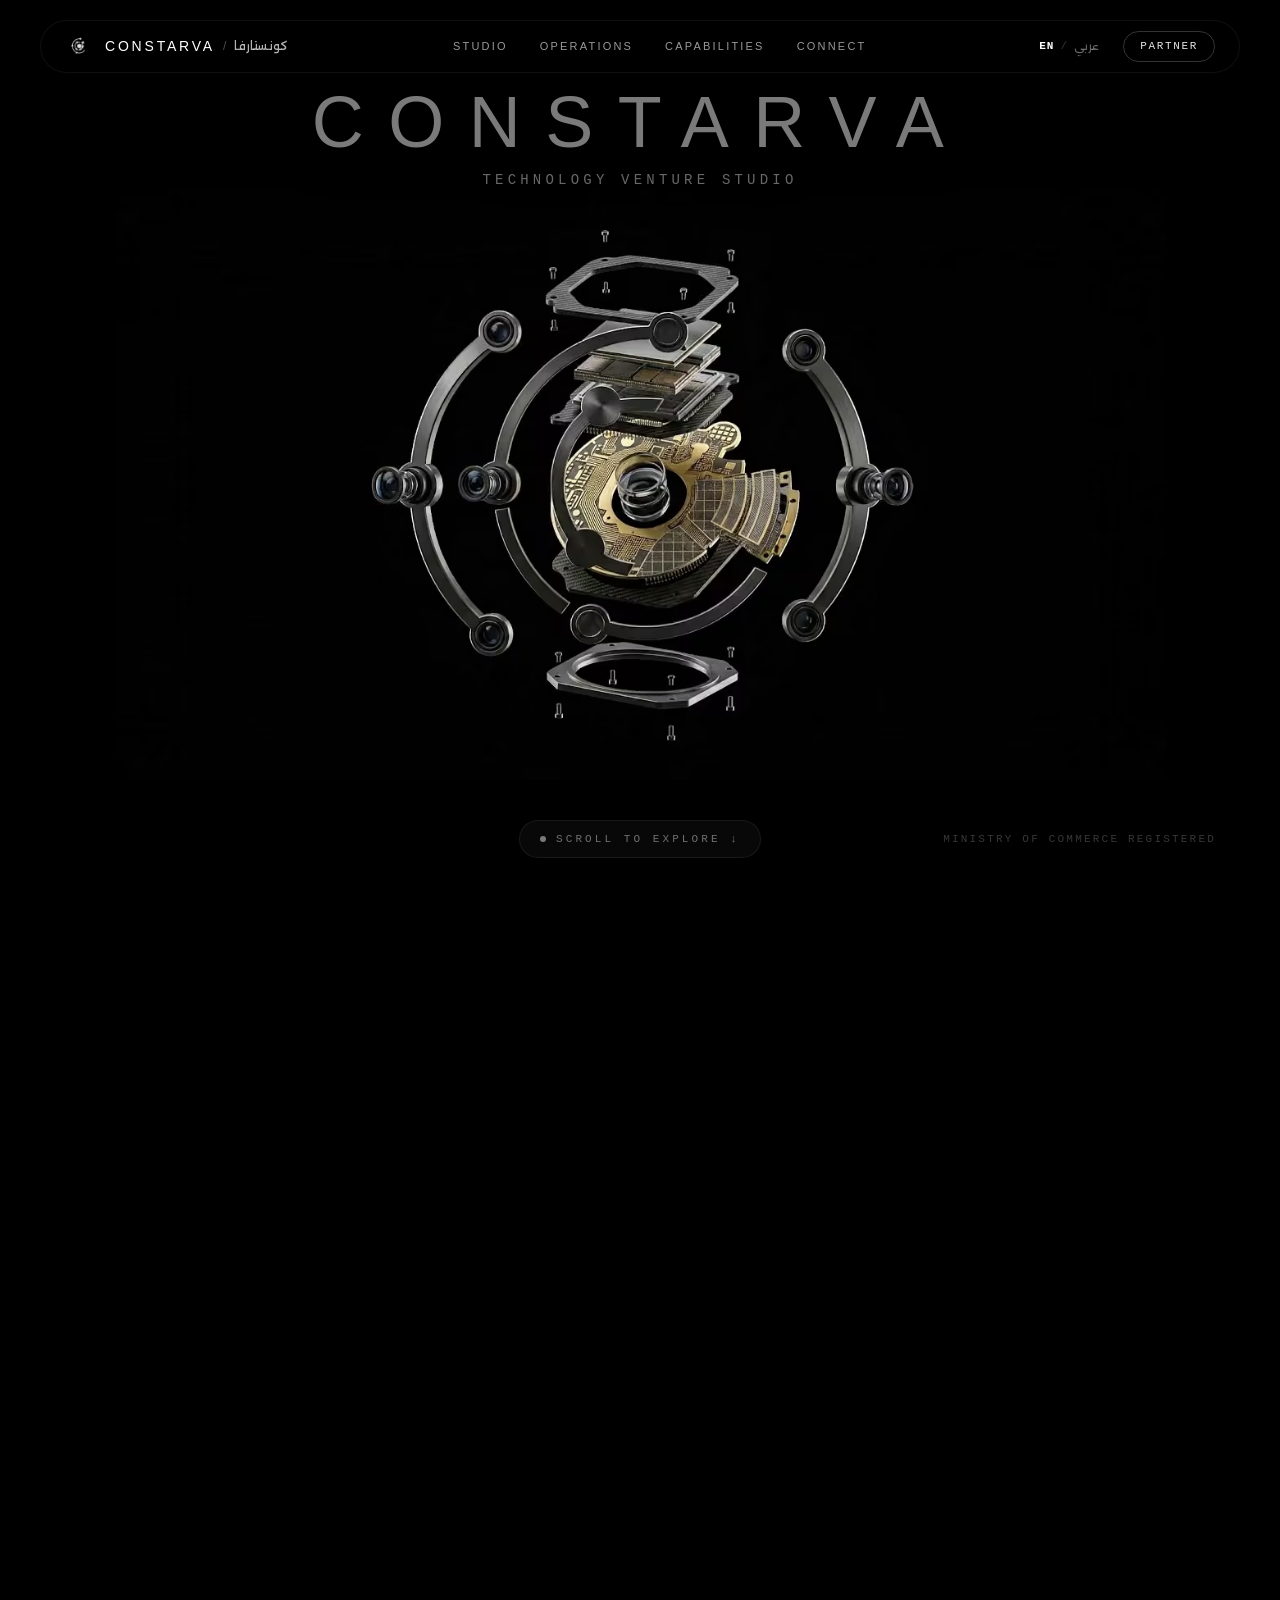
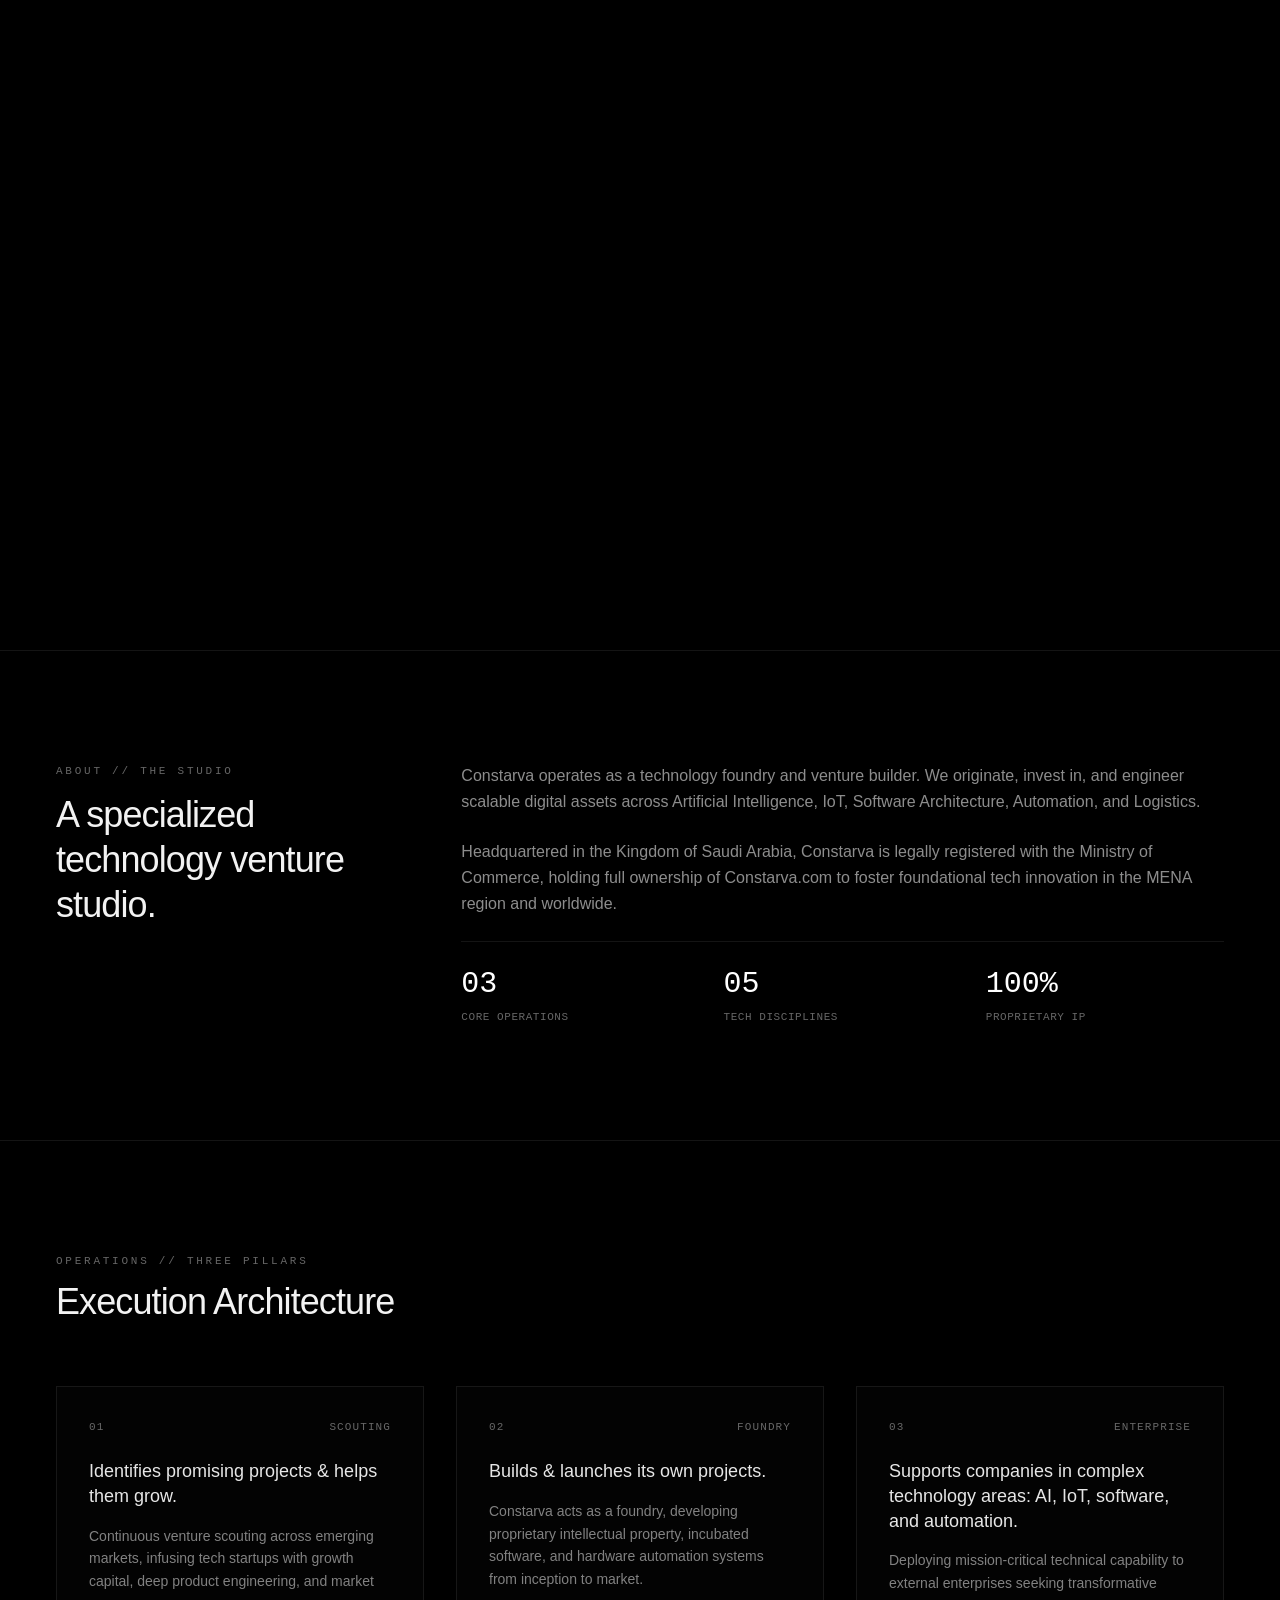
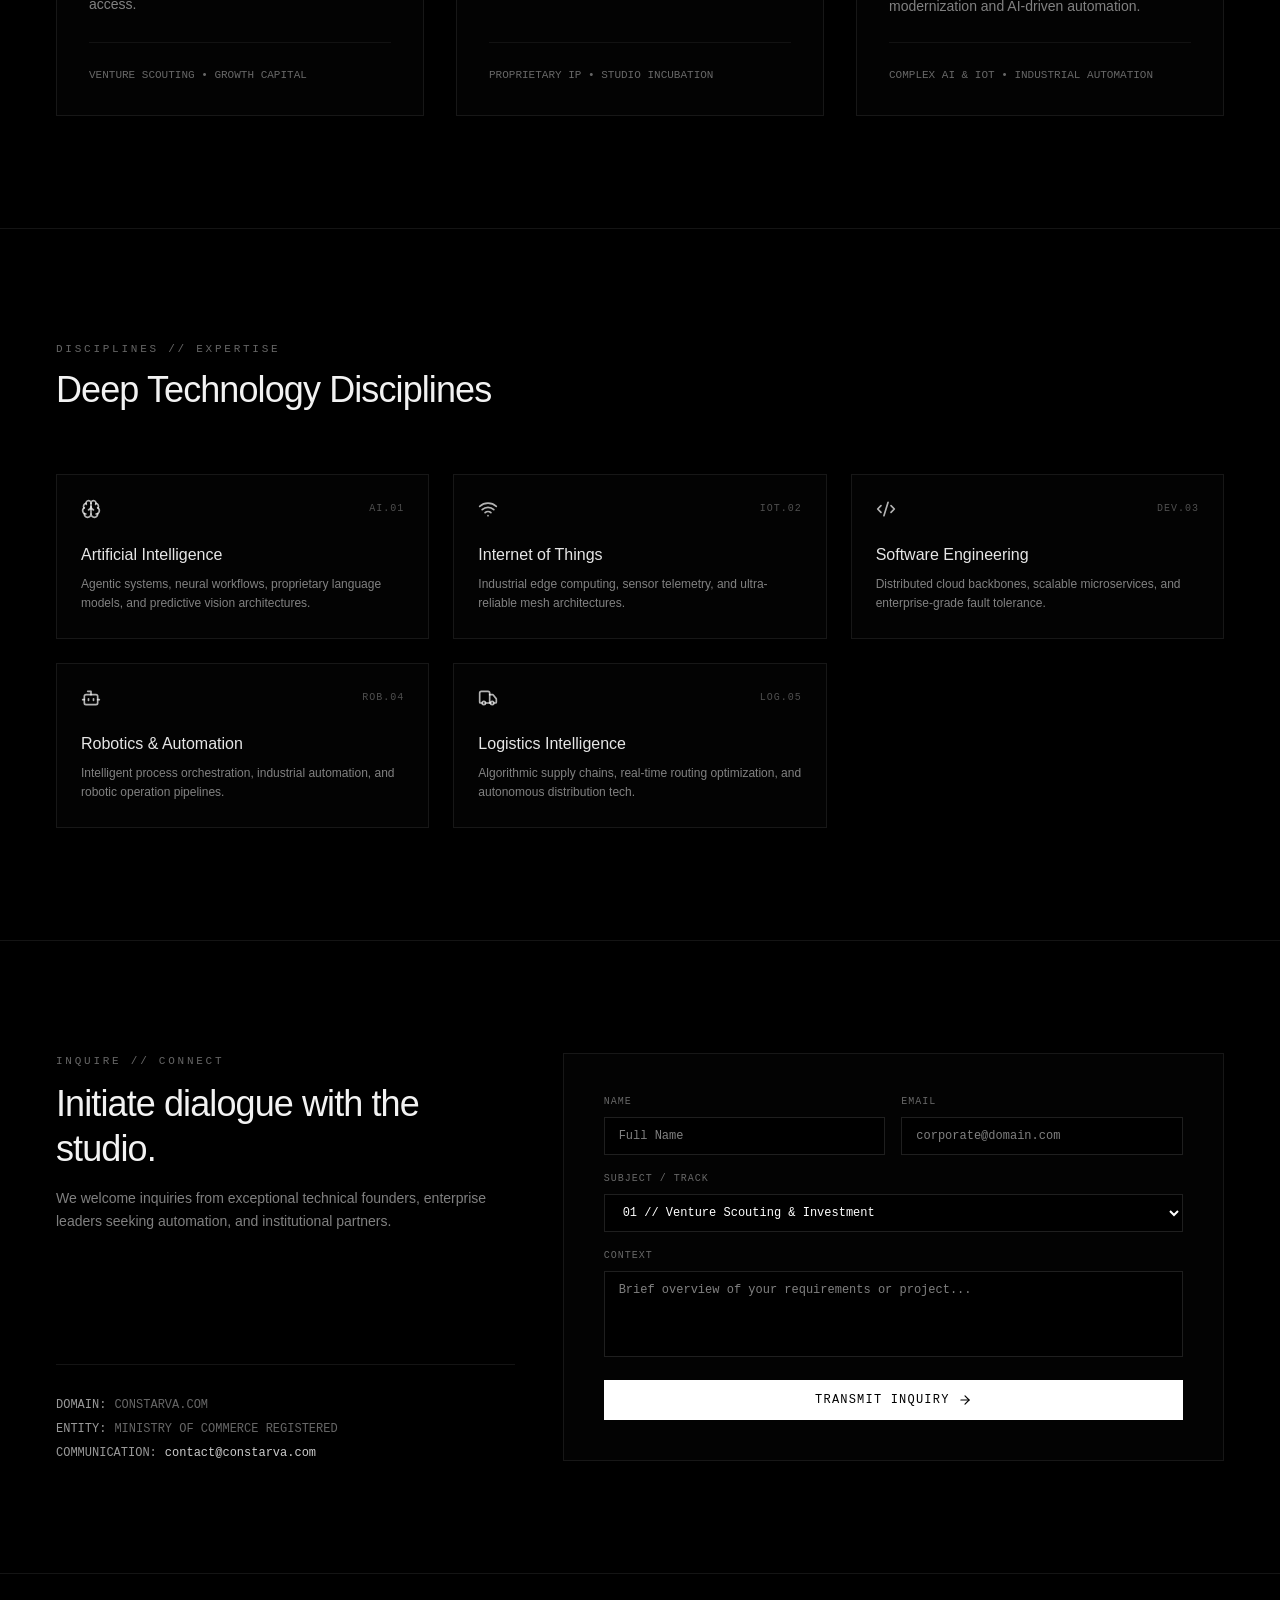
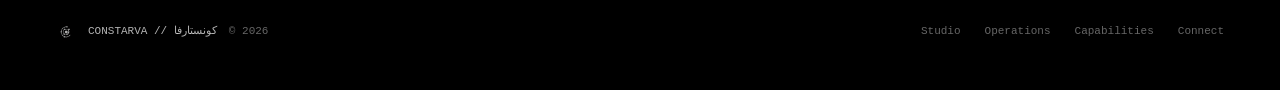
==== commit 7523d6cc: "scroll_update" ====
--- a/index.html
+++ b/index.html
@@ -1 +1 @@
-<!DOCTYPE html><html lang="en" class="inter_7b064e0d-module__MOT0tq__variable alexandria_7564e296-module__bjjnkq__variable h-full antialiased bg-black selection:bg-white/20 selection:text-white"><head><meta charSet="utf-8"/><meta name="viewport" content="width=device-width, initial-scale=1"/><link rel="preload" href="/_next/static/media/57696fb0c8dcfe1f-s.p.29a202atpp3ye.woff2" as="font" crossorigin="" type="font/woff2"/><link rel="preload" href="/_next/static/media/83afe278b6a6bb3c-s.p.2bn3s6zvc0dyp.woff2" as="font" crossorigin="" type="font/woff2"/><link rel="preload" href="/_next/static/media/8f2ca9bed5019488-s.p.1rne3a59172go.woff2" as="font" crossorigin="" type="font/woff2"/><link rel="preload" as="image" href="/logo.png"/><link rel="stylesheet" href="/_next/static/chunks/3-es9wloho2c2.css" data-precedence="next"/><link rel="preload" as="script" fetchPriority="low" href="/_next/static/chunks/12aruqaur5huj.js"/><script src="/_next/static/chunks/3rx7jmld6eggj.js" async=""></script><script src="/_next/static/chunks/1j_9b-l0n6u-t.js" async=""></script><script src="/_next/static/chunks/turbopack-22ngjldyd10bn.js" async=""></script><script src="/_next/static/chunks/3hletcs5ssktq.js" async=""></script><script src="/_next/static/chunks/0ewx122swutto.js" async=""></script><link rel="preload" href="/new_frames_avif1/frame_0000.avif" as="image" type="image/avif"/><link rel="preload" href="/new_frames/frame_0000.webp" as="image" type="image/webp"/><title>Constarva (كونستارفا) | Technology Venture Studio • AI, IoT &amp; Automation</title><meta name="description" content="Constarva (كونستارفا) is a premier technology venture studio managing, building, and growing technology projects across AI, IoT, software, automation, and emerging technologies. استوديو تقني استثماري يبني حلولاً قابلة للتوسع في مجالات الذكاء الاصطناعي، وإنترنت الأشياء، والأتمتة، واللوجستيات."/><meta name="application-name" content="Constarva"/><link rel="author" href="https://constarva.com"/><meta name="author" content="Constarva"/><meta name="keywords" content="Constarva,كونستارفا,Technology Venture Studio,استوديو تقني استثماري,AI,الذكاء الاصطناعي,IoT,إنترنت الأشياء,Software,البرمجيات,Automation,الأتمتة,Logistics Tech,التقنيات اللوجستية,Venture Scouting,Saudi Arabia Tech,Riyadh,MENA Tech,Deep Tech Studio"/><meta name="creator" content="Constarva"/><meta name="publisher" content="Constarva"/><meta name="robots" content="index, follow"/><meta name="googlebot" content="index, follow, max-video-preview:-1, max-image-preview:large, max-snippet:-1"/><link rel="canonical" href="https://constarva.com"/><link rel="alternate" hrefLang="en-US" href="https://constarva.com"/><link rel="alternate" hrefLang="ar-SA" href="https://constarva.com/?lang=ar"/><link rel="alternate" hrefLang="x-default" href="https://constarva.com"/><meta name="format-detection" content="telephone=no, address=no, email=no"/><meta property="og:title" content="Constarva (كونستارفا) | Technology Venture Studio"/><meta property="og:description" content="Managing, building, and growing technology projects across AI, IoT, software, automation, and emerging technologies. استوديو تقني استثماري يبني حلولاً قابلة للتوسع."/><meta property="og:url" content="https://constarva.com"/><meta property="og:site_name" content="Constarva"/><meta property="og:locale" content="en_US"/><meta property="og:image" content="https://constarva.com/logo.png"/><meta property="og:image:width" content="1024"/><meta property="og:image:height" content="1024"/><meta property="og:image:alt" content="Constarva Monogram Logo"/><meta property="og:locale:alternate" content="ar_SA"/><meta property="og:type" content="website"/><meta name="twitter:card" content="summary_large_image"/><meta name="twitter:creator" content="@constarva"/><meta name="twitter:title" content="Constarva (كونستارفا) | Technology Venture Studio"/><meta name="twitter:description" content="Managing, building, and growing technology projects across AI, IoT, software, automation, and emerging technologies."/><meta name="twitter:image" content="https://constarva.com/logo.png"/><link rel="icon" href="/favicon.ico?favicon.0_pphp1-zv6bz.ico" sizes="32x32" type="image/x-icon"/><link rel="icon" href="/icon.png"/><link rel="icon" href="/favicon.png" sizes="32x32" type="image/png"/><link rel="apple-touch-icon" href="/apple-icon.png"/><meta name="next-size-adjust" content=""/><link rel="icon" href="/favicon.ico" sizes="any"/><link rel="icon" href="/icon.png" type="image/png"/><link rel="apple-touch-icon" href="/apple-icon.png"/><link rel="preload" href="/new_frames_avif1/frame_0000.avif" as="image" type="image/avif"/><link rel="preload" href="/new_frames/frame_0000.webp" as="image" type="image/webp"/><script type="application/ld+json">{"@context":"https://schema.org","@type":"WebSite","@id":"https://constarva.com/#website","name":"Constarva","alternateName":["كونستارفا","Constarva Studio","Constarva Tech"],"url":"https://constarva.com","inLanguage":["en","ar"],"description":"Technology venture studio managing, building, and growing technology projects across AI, IoT, software, automation, and emerging technologies.","potentialAction":{"@type":"SearchAction","target":{"@type":"EntryPoint","urlTemplate":"https://constarva.com/?s={search_term_string}"},"query-input":"required name=search_term_string"}}</script><script type="application/ld+json">{"@context":"https://schema.org","@graph":[{"@type":"SiteNavigationElement","@id":"https://constarva.com/#nav-about","name":"About Constarva (عن كونستارفا)","description":"Overview of Constarva as a registered technology venture studio and innovation foundry.","url":"https://constarva.com/#about"},{"@type":"SiteNavigationElement","@id":"https://constarva.com/#nav-operations","name":"Core Operations (العمليات الرئيسية)","description":"Venture scouting, internal project incubation, and enterprise technology support in AI, IoT, and automation.","url":"https://constarva.com/#operations"},{"@type":"SiteNavigationElement","@id":"https://constarva.com/#nav-technologies","name":"Tech Domains (المجالات التقنية)","description":"Deep technical execution across Artificial Intelligence, IoT, Software Architecture, Robotics, and Smart Logistics.","url":"https://constarva.com/#technologies"},{"@type":"SiteNavigationElement","@id":"https://constarva.com/#nav-contact","name":"Partner & Contact (تواصل معنا)","description":"Inquire for venture acceleration, corporate engineering support, or studio partnerships.","url":"https://constarva.com/#contact"}]}</script><script type="application/ld+json">{"@context":"https://schema.org","@type":"Organization","@id":"https://constarva.com/#organization","name":"Constarva","alternateName":"كونستارفا","legalName":"Constarva","url":"https://constarva.com","logo":"https://constarva.com/logo.png","description":"Official entity registered with the Ministry of Commerce. Technology venture studio managing, building, and growing technology projects.","contactPoint":{"@type":"ContactPoint","email":"contact@constarva.com","contactType":"customer service","availableLanguage":["English","Arabic"]}}</script><script src="/_next/static/chunks/0cz1d0mv5g_q7.js" noModule=""></script></head><body class="min-h-full flex flex-col bg-black text-white font-sans overflow-x-hidden"><div hidden=""><!--$--><!--/$--></div><div class="font-sans" dir="ltr"><main class="relative flex min-h-screen flex-col bg-black text-white selection:bg-sky-500/30 selection:text-white"><header class="fixed top-0 left-0 right-0 z-50 transition-all duration-300 px-4 sm:px-6 md:px-10 pt-3 sm:pt-5"><div class="max-w-7xl mx-auto rounded-full transition-all duration-500 flex items-center justify-between px-4 sm:px-6 py-2 sm:py-2.5 bg-black/40 backdrop-blur-md border border-white/[0.06]"><a href="#" class="flex items-center gap-3 group focus:outline-none"><div class="relative w-7 h-7 rounded-full overflow-hidden flex items-center justify-center opacity-90 group-hover:opacity-100 transition-opacity"><img alt="Constarva Monogram" width="28" height="28" decoding="async" data-nimg="1" class="object-contain" style="color:transparent" src="/logo.png"/></div><div class="flex items-center gap-2"><span class="text-white text-sm tracking-[0.2em] uppercase font-sans font-medium">Constarva</span><span class="text-white/30 text-xs">/</span><span class="text-white/70 text-xs font-arabic font-normal">كونستارفا</span></div></a><nav class="hidden md:flex items-center gap-8"><a href="#about" class="text-[11px] tracking-[0.2em] uppercase text-white/60 hover:text-white transition-colors duration-200">Studio</a><a href="#operations" class="text-[11px] tracking-[0.2em] uppercase text-white/60 hover:text-white transition-colors duration-200">Operations</a><a href="#technologies" class="text-[11px] tracking-[0.2em] uppercase text-white/60 hover:text-white transition-colors duration-200">Capabilities</a><a href="#contact" class="text-[11px] tracking-[0.2em] uppercase text-white/60 hover:text-white transition-colors duration-200">Connect</a></nav><div class="flex items-center gap-4"><button aria-label="Toggle language" class="text-[11px] font-mono tracking-widest text-white/70 hover:text-white transition-colors duration-200 flex items-center gap-1.5 px-2 py-1"><span class="text-white font-bold">EN</span><span class="text-white/20">/</span><span class="text-white/40 font-arabic">عربي</span></button><a href="#contact" class="hidden sm:inline-flex items-center text-[11px] tracking-[0.15em] uppercase font-mono px-4 py-1.5 rounded-full border border-white/20 text-white/90 hover:text-white hover:border-white/50 hover:bg-white/[0.06] transition-all duration-300">Partner</a><button aria-label="Toggle navigation menu" class="md:hidden p-1 text-white/70 hover:text-white focus:outline-none"><svg xmlns="http://www.w3.org/2000/svg" width="24" height="24" viewBox="0 0 24 24" fill="none" stroke="currentColor" stroke-width="2" stroke-linecap="round" stroke-linejoin="round" class="lucide lucide-menu w-5 h-5" aria-hidden="true"><path d="M4 5h16"></path><path d="M4 12h16"></path><path d="M4 19h16"></path></svg></button></div></div></header><div style="background-color:#000000" class="relative w-full h-[250vh] md:h-[380vh] transition-colors duration-150"><div style="background-color:#000000" class="sticky top-0 h-[100dvh] w-full overflow-hidden flex items-center justify-center transition-colors duration-150 perspective-[1200px]"><div class="absolute inset-0 pointer-events-none z-0 transition-opacity duration-700" style="background:radial-gradient(circle at 50% 48%, rgba(212, 175, 55, 0.07) 0%, rgba(255, 248, 235, 0.02) 40%, transparent 68%)"></div><canvas class="absolute inset-0 w-full h-full object-contain pointer-events-none z-10 will-change-transform" style="transform:none"></canvas><div class="absolute inset-0 z-20 flex flex-col justify-between pt-20 pb-8 sm:pt-24 sm:pb-10 md:py-14 px-5 sm:px-10 md:px-16 pointer-events-none" style="opacity:0;transform:translateY(14px)"><div class="flex flex-col items-center text-center max-w-4xl mx-auto pt-0 md:pt-4"><h1 class="text-3xl sm:text-5xl md:text-6xl lg:text-7xl font-light tracking-[0.22em] sm:tracking-[0.28em] md:tracking-[0.34em] text-white uppercase drop-shadow-[0_4px_30px_rgba(0,0,0,0.98)]">CONSTARVA</h1><p class="mt-2.5 sm:mt-3 text-[10px] sm:text-xs md:text-sm tracking-[0.3em] uppercase font-mono text-white/85 font-medium drop-shadow-[0_2px_14px_rgba(0,0,0,0.95)]">Technology Venture Studio</p></div><div class="flex-1"></div><div class="relative flex items-center justify-center w-full"><div class="flex flex-col items-center gap-2 pointer-events-auto cursor-pointer"><div class="flex items-center gap-2.5 px-5 py-2.5 rounded-full bg-white/[0.07] hover:bg-white/[0.14] backdrop-blur-2xl border border-white/[0.14] shadow-[0_4px_24px_rgba(0,0,0,0.8)] transition-all duration-300"><span class="w-1.5 h-1.5 rounded-full bg-white animate-pulse"></span><span class="text-[10px] sm:text-[11px] font-mono uppercase tracking-[0.28em] text-white/90 font-medium">SCROLL TO EXPLORE ↓</span></div></div><div class="absolute right-0 text-[10px] sm:text-[11px] font-mono tracking-[0.2em] text-white/45 hidden md:block text-right"><span>MINISTRY OF COMMERCE REGISTERED</span></div></div></div></div></div><div class="relative w-full bg-black text-white/80 z-20 overflow-hidden font-sans"><section id="about" class="py-16 sm:py-24 md:py-28 px-5 sm:px-10 md:px-14 max-w-7xl mx-auto border-t border-white/[0.08]"><div class="grid grid-cols-1 lg:grid-cols-12 gap-12 items-start"><div class="lg:col-span-4"><div class="text-[11px] font-mono tracking-[0.25em] uppercase text-white/40 mb-3">ABOUT // THE STUDIO</div><h2 class="text-2xl sm:text-4xl font-light tracking-tight text-white/95 leading-tight">A specialized technology venture studio.</h2></div><div class="lg:col-span-8 space-y-6 text-sm sm:text-base text-white/55 font-light leading-relaxed"><p>Constarva operates as a technology foundry and venture builder. We originate, invest in, and engineer scalable digital assets across Artificial Intelligence, IoT, Software Architecture, Automation, and Logistics.</p><p>Headquartered in the Kingdom of Saudi Arabia, Constarva is legally registered with the Ministry of Commerce, holding full ownership of Constarva.com to foster foundational tech innovation in the MENA region and worldwide.</p><div class="grid grid-cols-3 gap-6 pt-6 border-t border-white/[0.08]"><div><span class="block text-2xl sm:text-3xl font-light text-white font-mono">03</span><span class="text-[11px] font-mono tracking-wider uppercase text-white/40">Core Operations</span></div><div><span class="block text-2xl sm:text-3xl font-light text-white font-mono">05</span><span class="text-[11px] font-mono tracking-wider uppercase text-white/40">Tech Disciplines</span></div><div><span class="block text-2xl sm:text-3xl font-light text-white font-mono">100%</span><span class="text-[11px] font-mono tracking-wider uppercase text-white/40">Proprietary IP</span></div></div></div></div></section><section id="operations" class="py-16 sm:py-24 md:py-28 px-5 sm:px-10 md:px-14 max-w-7xl mx-auto border-t border-white/[0.08]"><div class="max-w-xl mb-16"><div class="text-[11px] font-mono tracking-[0.25em] uppercase text-white/40 mb-3">OPERATIONS // THREE PILLARS</div><h2 class="text-2xl sm:text-4xl font-light tracking-tight text-white/95">Execution Architecture</h2></div><div class="grid grid-cols-1 md:grid-cols-3 gap-8"><div class="p-8 border border-white/[0.08] hover:border-white/20 transition-colors flex flex-col justify-between h-full bg-white/[0.01]"><div><div class="flex items-center justify-between text-[11px] font-mono tracking-widest text-white/40 mb-6"><span>01</span><span>SCOUTING</span></div><h3 class="text-lg font-medium text-white/90 mb-4 leading-snug">Identifies promising projects &amp; helps them grow.</h3><p class="text-xs sm:text-sm text-white/50 leading-relaxed font-light">Continuous venture scouting across emerging markets, infusing tech startups with growth capital, deep product engineering, and market access.</p></div><div class="pt-6 mt-6 border-t border-white/[0.06] text-[11px] font-mono text-white/40 uppercase">Venture Scouting • Growth Capital</div></div><div class="p-8 border border-white/[0.08] hover:border-white/20 transition-colors flex flex-col justify-between h-full bg-white/[0.01]"><div><div class="flex items-center justify-between text-[11px] font-mono tracking-widest text-white/40 mb-6"><span>02</span><span>FOUNDRY</span></div><h3 class="text-lg font-medium text-white/90 mb-4 leading-snug">Builds &amp; launches its own projects.</h3><p class="text-xs sm:text-sm text-white/50 leading-relaxed font-light">Constarva acts as a foundry, developing proprietary intellectual property, incubated software, and hardware automation systems from inception to market.</p></div><div class="pt-6 mt-6 border-t border-white/[0.06] text-[11px] font-mono text-white/40 uppercase">Proprietary IP • Studio Incubation</div></div><div class="p-8 border border-white/[0.08] hover:border-white/20 transition-colors flex flex-col justify-between h-full bg-white/[0.01]"><div><div class="flex items-center justify-between text-[11px] font-mono tracking-widest text-white/40 mb-6"><span>03</span><span>ENTERPRISE</span></div><h3 class="text-lg font-medium text-white/90 mb-4 leading-snug">Supports companies in complex technology areas: AI, IoT, software, and automation.</h3><p class="text-xs sm:text-sm text-white/50 leading-relaxed font-light">Deploying mission-critical technical capability to external enterprises seeking transformative modernization and AI-driven automation.</p></div><div class="pt-6 mt-6 border-t border-white/[0.06] text-[11px] font-mono text-white/40 uppercase">Complex AI &amp; IoT • Industrial Automation</div></div></div></section><section id="technologies" class="py-16 sm:py-24 md:py-28 px-5 sm:px-10 md:px-14 max-w-7xl mx-auto border-t border-white/[0.08]"><div class="max-w-xl mb-16"><div class="text-[11px] font-mono tracking-[0.25em] uppercase text-white/40 mb-3">DISCIPLINES // EXPERTISE</div><h2 class="text-2xl sm:text-4xl font-light tracking-tight text-white/95">Deep Technology Disciplines</h2></div><div class="grid grid-cols-1 md:grid-cols-2 lg:grid-cols-3 gap-6"><div class="p-6 border border-white/[0.08] hover:border-white/20 transition-all bg-white/[0.01]"><div class="flex items-center justify-between mb-6"><svg xmlns="http://www.w3.org/2000/svg" width="24" height="24" viewBox="0 0 24 24" fill="none" stroke="currentColor" stroke-width="2" stroke-linecap="round" stroke-linejoin="round" class="lucide lucide-brain w-5 h-5 text-white/70" aria-hidden="true"><path d="M12 18V5"></path><path d="M15 13a4.17 4.17 0 0 1-3-4 4.17 4.17 0 0 1-3 4"></path><path d="M17.598 6.5A3 3 0 1 0 12 5a3 3 0 1 0-5.598 1.5"></path><path d="M17.997 5.125a4 4 0 0 1 2.526 5.77"></path><path d="M18 18a4 4 0 0 0 2-7.464"></path><path d="M19.967 17.483A4 4 0 1 1 12 18a4 4 0 1 1-7.967-.517"></path><path d="M6 18a4 4 0 0 1-2-7.464"></path><path d="M6.003 5.125a4 4 0 0 0-2.526 5.77"></path></svg><span class="text-[10px] font-mono text-white/30 tracking-widest uppercase">AI.01</span></div><h3 class="text-base font-medium text-white/90 mb-2">Artificial Intelligence</h3><p class="text-xs text-white/50 leading-relaxed font-light">Agentic systems, neural workflows, proprietary language models, and predictive vision architectures.</p></div><div class="p-6 border border-white/[0.08] hover:border-white/20 transition-all bg-white/[0.01]"><div class="flex items-center justify-between mb-6"><svg xmlns="http://www.w3.org/2000/svg" width="24" height="24" viewBox="0 0 24 24" fill="none" stroke="currentColor" stroke-width="2" stroke-linecap="round" stroke-linejoin="round" class="lucide lucide-wifi w-5 h-5 text-white/70" aria-hidden="true"><path d="M12 20h.01"></path><path d="M2 8.82a15 15 0 0 1 20 0"></path><path d="M5 12.859a10 10 0 0 1 14 0"></path><path d="M8.5 16.429a5 5 0 0 1 7 0"></path></svg><span class="text-[10px] font-mono text-white/30 tracking-widest uppercase">IOT.02</span></div><h3 class="text-base font-medium text-white/90 mb-2">Internet of Things</h3><p class="text-xs text-white/50 leading-relaxed font-light">Industrial edge computing, sensor telemetry, and ultra-reliable mesh architectures.</p></div><div class="p-6 border border-white/[0.08] hover:border-white/20 transition-all bg-white/[0.01]"><div class="flex items-center justify-between mb-6"><svg xmlns="http://www.w3.org/2000/svg" width="24" height="24" viewBox="0 0 24 24" fill="none" stroke="currentColor" stroke-width="2" stroke-linecap="round" stroke-linejoin="round" class="lucide lucide-code-xml lucide-code-2 w-5 h-5 text-white/70" aria-hidden="true"><path d="m18 16 4-4-4-4"></path><path d="m6 8-4 4 4 4"></path><path d="m14.5 4-5 16"></path></svg><span class="text-[10px] font-mono text-white/30 tracking-widest uppercase">DEV.03</span></div><h3 class="text-base font-medium text-white/90 mb-2">Software Engineering</h3><p class="text-xs text-white/50 leading-relaxed font-light">Distributed cloud backbones, scalable microservices, and enterprise-grade fault tolerance.</p></div><div class="p-6 border border-white/[0.08] hover:border-white/20 transition-all bg-white/[0.01]"><div class="flex items-center justify-between mb-6"><svg xmlns="http://www.w3.org/2000/svg" width="24" height="24" viewBox="0 0 24 24" fill="none" stroke="currentColor" stroke-width="2" stroke-linecap="round" stroke-linejoin="round" class="lucide lucide-bot w-5 h-5 text-white/70" aria-hidden="true"><path d="M12 8V4H8"></path><rect width="16" height="12" x="4" y="8" rx="2"></rect><path d="M2 14h2"></path><path d="M20 14h2"></path><path d="M15 13v2"></path><path d="M9 13v2"></path></svg><span class="text-[10px] font-mono text-white/30 tracking-widest uppercase">ROB.04</span></div><h3 class="text-base font-medium text-white/90 mb-2">Robotics &amp; Automation</h3><p class="text-xs text-white/50 leading-relaxed font-light">Intelligent process orchestration, industrial automation, and robotic operation pipelines.</p></div><div class="p-6 border border-white/[0.08] hover:border-white/20 transition-all bg-white/[0.01]"><div class="flex items-center justify-between mb-6"><svg xmlns="http://www.w3.org/2000/svg" width="24" height="24" viewBox="0 0 24 24" fill="none" stroke="currentColor" stroke-width="2" stroke-linecap="round" stroke-linejoin="round" class="lucide lucide-truck w-5 h-5 text-white/70" aria-hidden="true"><path d="M14 18V6a2 2 0 0 0-2-2H4a2 2 0 0 0-2 2v11a1 1 0 0 0 1 1h2"></path><path d="M15 18H9"></path><path d="M19 18h2a1 1 0 0 0 1-1v-3.65a1 1 0 0 0-.22-.624l-3.48-4.35A1 1 0 0 0 17.52 8H14"></path><circle cx="17" cy="18" r="2"></circle><circle cx="7" cy="18" r="2"></circle></svg><span class="text-[10px] font-mono text-white/30 tracking-widest uppercase">LOG.05</span></div><h3 class="text-base font-medium text-white/90 mb-2">Logistics Intelligence</h3><p class="text-xs text-white/50 leading-relaxed font-light">Algorithmic supply chains, real-time routing optimization, and autonomous distribution tech.</p></div></div></section><section id="contact" class="py-16 sm:py-24 md:py-28 px-5 sm:px-10 md:px-14 max-w-7xl mx-auto border-t border-white/[0.08]"><div class="grid grid-cols-1 lg:grid-cols-12 gap-12"><div class="lg:col-span-5 flex flex-col justify-between"><div><div class="text-[11px] font-mono tracking-[0.25em] uppercase text-white/40 mb-3">INQUIRE // CONNECT</div><h2 class="text-2xl sm:text-4xl font-light tracking-tight text-white/95 leading-tight">Initiate dialogue with the studio.</h2><p class="mt-4 text-xs sm:text-sm text-white/50 leading-relaxed font-light">We welcome inquiries from exceptional technical founders, enterprise leaders seeking automation, and institutional partners.</p></div><div class="mt-8 pt-8 border-t border-white/[0.08] space-y-2 text-xs font-mono text-white/40"><div class="flex items-center gap-2"><span class="text-white/60">DOMAIN:</span><span>CONSTARVA.COM</span></div><div class="flex items-center gap-2"><span class="text-white/60">ENTITY:</span><span>MINISTRY OF COMMERCE REGISTERED</span></div><div class="flex items-center gap-2"><span class="text-white/60">COMMUNICATION:</span><span class="text-white/80">contact@constarva.com</span></div></div></div><div class="lg:col-span-7 border border-white/[0.08] p-8 sm:p-10 bg-white/[0.01]"><form class="space-y-4"><div class="grid grid-cols-1 sm:grid-cols-2 gap-4"><div><label class="block text-[10px] font-mono tracking-widest uppercase text-white/40 mb-2">Name</label><input type="text" required="" placeholder="Full Name" class="w-full px-3.5 py-2.5 bg-black border border-white/[0.12] text-white text-xs font-mono focus:outline-none focus:border-white transition-colors" value=""/></div><div><label class="block text-[10px] font-mono tracking-widest uppercase text-white/40 mb-2">Email</label><input type="email" required="" placeholder="corporate@domain.com" class="w-full px-3.5 py-2.5 bg-black border border-white/[0.12] text-white text-xs font-mono focus:outline-none focus:border-white transition-colors" value=""/></div></div><div><label class="block text-[10px] font-mono tracking-widest uppercase text-white/40 mb-2">Subject / Track</label><select class="w-full px-3.5 py-2.5 bg-black border border-white/[0.12] text-white text-xs font-mono focus:outline-none focus:border-white transition-colors"><option value="scouting" selected="">01 // Venture Scouting &amp; Investment</option><option value="foundry">02 // Studio Incubation &amp; Co-building</option><option value="enterprise">03 // Enterprise Tech (AI, IoT, Automation)</option></select></div><div><label class="block text-[10px] font-mono tracking-widest uppercase text-white/40 mb-2">Context</label><textarea rows="4" required="" placeholder="Brief overview of your requirements or project..." class="w-full px-3.5 py-2.5 bg-black border border-white/[0.12] text-white text-xs font-mono focus:outline-none focus:border-white transition-colors resize-none"></textarea></div><button type="submit" class="w-full py-3 bg-white text-black font-mono text-xs uppercase tracking-widest hover:bg-white/80 transition-colors flex items-center justify-center gap-2"><span>Transmit Inquiry</span><svg xmlns="http://www.w3.org/2000/svg" width="24" height="24" viewBox="0 0 24 24" fill="none" stroke="currentColor" stroke-width="2" stroke-linecap="round" stroke-linejoin="round" class="lucide lucide-arrow-right w-3.5 h-3.5" aria-hidden="true"><path d="M5 12h14"></path><path d="m12 5 7 7-7 7"></path></svg></button></form></div></div></section><footer class="py-12 px-6 sm:px-14 max-w-7xl mx-auto border-t border-white/[0.08] flex flex-col sm:flex-row items-center justify-between gap-6 text-[11px] font-mono text-white/40"><div class="flex items-center gap-3"><div class="relative w-5 h-5 opacity-70"><img alt="Constarva Monogram" loading="lazy" width="20" height="20" decoding="async" data-nimg="1" class="object-contain" style="color:transparent" src="/logo.png"/></div><span class="text-white/70">CONSTARVA // كونستارفا</span><span>© <!-- -->2026</span></div><div class="flex items-center gap-6"><a href="#about" class="hover:text-white transition-colors">Studio</a><a href="#operations" class="hover:text-white transition-colors">Operations</a><a href="#technologies" class="hover:text-white transition-colors">Capabilities</a><a href="#contact" class="hover:text-white transition-colors">Connect</a></div></footer></div></main><!--$--><!--/$--></div><script src="/_next/static/chunks/12aruqaur5huj.js" id="_R_" async=""></script><script>(self.__next_f=self.__next_f||[]).push([0])</script><script>self.__next_f.push([1,"1:\"$Sreact.fragment\"\n7:I[68027,[\"/_next/static/chunks/3hletcs5ssktq.js\"],\"default\",1]\n:HL[\"/_next/static/chunks/3-es9wloho2c2.css\",\"style\"]\n:HL[\"/_next/static/media/57696fb0c8dcfe1f-s.p.29a202atpp3ye.woff2\",\"font\",{\"crossOrigin\":\"\",\"type\":\"font/woff2\"}]\n:HL[\"/_next/static/media/83afe278b6a6bb3c-s.p.2bn3s6zvc0dyp.woff2\",\"font\",{\"crossOrigin\":\"\",\"type\":\"font/woff2\"}]\n:HL[\"/_next/static/media/8f2ca9bed5019488-s.p.1rne3a59172go.woff2\",\"font\",{\"crossOrigin\":\"\",\"type\":\"font/woff2\"}]\n:HL[\"/new_frames_avif1/frame_0000.avif\",\"image\",{\"type\":\"image/avif\"}]\n:HL[\"/new_frames/frame_0000.webp\",\"image\",{\"type\":\"image/webp\"}]\n2:T4b3,{\"@context\":\"https://schema.org\",\"@graph\":[{\"@type\":\"SiteNavigationElement\",\"@id\":\"https://constarva.com/#nav-about\",\"name\":\"About Constarva (عن كونستارفا)\",\"description\":\"Overview of Constarva as a registered technology venture studio and innovation foundry.\",\"url\":\"https://constarva.com/#about\"},{\"@type\":\"SiteNavigationElement\",\"@id\":\"https://constarva.com/#nav-operations\",\"name\":\"Core Operations (العمليات الرئيسية)\",\"description\":\"Venture scouting, internal project incubation, and enterprise technology support in AI, IoT, and automation.\",\"url\":\"https://constarva.com/#operations\"},{\"@type\":\"SiteNavigationElement\",\"@id\":\"https://constarva.com/#nav-technologies\",\"name\":\"Tech Domains (المجالات التقنية)\",\"description\":\"Deep technical execution across Artificial Intelligence, IoT, Software Architecture, Robotics, and Smart Logistics.\",\"url\":\"https://constarva.com/#technologies\"},{\"@type\":\"SiteNavigationElement\",\"@id\":\"https://constarva.com/#nav-contact\",\"name\":\"Partner \u0026 Contact (تواصل معنا)\",\"description\":\"Inquire for venture acceleration, corporate engineering support, or studio partnerships.\",\"url\":\"https://constarva.com/#contact\"}]}0:{\"P\":null,\"c\":[\"\",\"\"],\"q\":\"\",\"i\":false,\"f\":[[[\"\",{\"children\":[\"__PAGE__\",{},\"$undefined\",\"$undefined\",4608]},\"$undefined\",\"$undefined\",4624],[[\"$\",\"$1\",\"c\",{\"children\":[[[\"$\",\"link\",\"0\",{\"rel\":\"stylesheet\",\"href\":\"/_next/static/chunks/3-es9wloho2c2.css\",\"precedence\":\"next\",\"crossOrigin\":\"$undefined\",\"nonce\":\"$undefined\"}],[\"$\",\"script\",\"script-0\",{\"src\":\"/_next/static/chunks/3hletcs5ssktq.js\",\"async\":true,\"nonce\":\"$undefined\"}]],[\"$\",\"html\",null,{\"lang\":\"en\",\"className\":\"inter_7b064e0d-module__MOT0tq__variable alexandria_7564e296-module__bjjnkq__variable h-full antialiased bg-black selection:bg-white/20 selection:text-white\",\"children\":[[\"$\",\"head\",null,{\"children\":[[\"$\",\"link\",null,{\"rel\":\"icon\",\"href\":\"/favicon.ico\",\"sizes\":\"any\"}],[\"$\",\"link\",null,{\"rel\":\"icon\",\"href\":\"/icon.png\",\"type\":\"image/png\"}],[\"$\",\"link\",null,{\"rel\":\"apple-touch-icon\",\"href\":\"/apple-icon.png\"}],[\"$\",\"link\",null,{\"rel\":\"preload\",\"href\":\"/new_frames_avif1/frame_0000.avif\",\"as\":\"image\",\"type\":\"image/avif\"}],[\"$\",\"link\",null,{\"rel\":\"preload\",\"href\":\"/new_frames/frame_0000.webp\",\"as\":\"image\",\"type\":\"image/webp\"}],[\"$\",\"script\",null,{\"type\":\"application/ld+json\",\"dangerouslySetInnerHTML\":{\"__html\":\"{\\\"@context\\\":\\\"https://schema.org\\\",\\\"@type\\\":\\\"WebSite\\\",\\\"@id\\\":\\\"https://constarva.com/#website\\\",\\\"name\\\":\\\"Constarva\\\",\\\"alternateName\\\":[\\\"كونستارفا\\\",\\\"Constarva Studio\\\",\\\"Constarva Tech\\\"],\\\"url\\\":\\\"https://constarva.com\\\",\\\"inLanguage\\\":[\\\"en\\\",\\\"ar\\\"],\\\"description\\\":\\\"Technology venture studio managing, building, and growing technology projects across AI, IoT, software, automation, and emerging technologies.\\\",\\\"potentialAction\\\":{\\\"@type\\\":\\\"SearchAction\\\",\\\"target\\\":{\\\"@type\\\":\\\"EntryPoint\\\",\\\"urlTemplate\\\":\\\"https://constarva.com/?s={search_term_string}\\\"},\\\"query-input\\\":\\\"required name=search_term_string\\\"}}\"}}],[\"$\",\"script\",null,{\"type\":\"application/ld+json\",\"dangerouslySetInnerHTML\":{\"__html\":\"$2\"}}],[\"$\",\"script\",null,{\"type\":\"application/ld+json\",\"dangerouslySetInnerHTML\":{\"__html\":\"{\\\"@context\\\":\\\"https://schema.org\\\",\\\"@type\\\":\\\"Organization\\\",\\\"@id\\\":\\\"https://constarva.com/#organization\\\",\\\"name\\\":\\\"Constarva\\\",\\\"alternateName\\\":\\\"كونستارفا\\\",\\\"legalName\\\":\\\"Constarva\\\",\\\"url\\\":\\\"https://constarva.com\\\",\\\"logo\\\":\\\"https://constarva.com/logo.png\\\",\\\"description\\\":\\\"Official entity registered with the Ministry of Commerce. Technology venture studio managing, building, and growing technology projects.\\\",\\\"contactPoint\\\":{\\\"@type\\\":\\\"ContactPoint\\\",\\\"email\\\":\\\"contact@constarva.com\\\",\\\"contactType\\\":\\\"customer service\\\",\\\"availableLanguage\\\":[\\\"English\\\",\\\"Arabic\\\"]}}\"}}]]}],[\"$\",\"body\",null,{\"className\":\"min-h-full flex flex-col bg-black text-white font-sans overflow-x-hidden\",\"children\":[\"$L3\",\"$L4\"]}]]}]]}],{\"children\":[\"$L5\",{},null,false,null]},null,false,null],\"$L6\",false]],\"m\":\"$undefined\",\"G\":[\"$7\",[\"$L8\"]],\"S\":true,\"h\":null,\"r\":\"$undefined\",\"s\":\"$undefined\",\"a\":\"$undefined\",\"l\":\"$undefined\",\"p\":\"$undefined\",\"d\":\"$undefined\",\"b\":\"EOGCNYiJJGTI1-2vVx6ea\"}\n9:I[28192,[\"/_next/static/chunks/3hletcs5ssktq.js\"],\"default\"]\na:I[75074,[\"/_next/static/chunks/3hletcs5ssktq.js\"],\"LanguageProvider\"]\nb:I[39756,[\"/_next/static/chunks/3hletcs5ssktq.js\"],\"default\"]\nc:I[37457,[\"/_next/static/chunks/3hletcs5ssktq.js\"],\"default\"]\nd:I[62319,[\"/_next/static/chunks/3hletcs5ssktq.js\",\"/_next/static/chunks/0ewx122swutto.js\"],\"default\"]\ne:I[2408,[\"/_next/static/chunks/3hletcs5ssktq.js\",\"/_next/static/chunks/0ewx122swutto.js\"],\"default\"]\nf:I[90828,[\"/_next/static/chunks/3hletcs5ssktq.js\",\"/_next/static/chunks/0ewx122swutto.js\"],\"default\"]\n10:I[97367,[\"/_next/static/chunks/3hletcs5ssktq.js\"],\"OutletBoundary\"]\n11:\"$Sreact.suspense\"\n13:I[97367,[\"/_next/static/chunks/3hletcs5ssktq.js\"],\"ViewportBoundary\"]\n15:I[97367,[\"/_next/static/chunks/3hletcs5ssktq.js\"],\"MetadataBoundary\"]\n3:[\"$\",\"$L9\",null,{}]\n4:[\"$\",\"$La\",null,{\"children\":[\"$\",\"$Lb\",null,{\"parallelRouterKey\":\"children\",\"error\":\"$undefined\",\"errorStyles\":\"$undefined\",\"errorScripts\":\"$undefined\",\"template\":[\"$\",\"$Lc\",null,{}],\"templateStyles\":\"$undefined\",\"templateScripts\":\"$undefined\",\"notFound\":[[[\"$\",\"title\",null,{\"children\":\"404: This page could not be found.\"}],[\"$\",\"div\",null,{\"style\":{\"fontFamily\":\"system-ui,\\\"Segoe UI\\\",Roboto,Helvetica,Arial,sans-serif,\\\"Apple Color Emoji\\\",\\\"Segoe UI Emoji\\\"\",\"height\":\"100vh\",\"textAlign\":\"center\",\"display\":\"flex\",\"flexDirection\":\"column\",\"alignItems\":\"center\",\"justifyContent\":\"center\"},\"children\":[\"$\",\"div\",null,{\"children\":[[\"$\",\"style\",null,{\"dangerouslySetInnerHTML\":{\"__html\":\"body{color:#000;background:#fff;margin:0}.next-error-h1{border-right:1px solid rgba(0,0,0,.3)}@media (prefers-color-scheme:dark){body{color:#fff;background:#000}.next-error-h1{border-right:1px solid rgba(255,255,255,.3)}}\"}}],[\"$\",\"h1\",null,{\"className\":\"next-error-h1\",\"style\":{\"display\":\"inline-block\",\"margin\":\"0 20px 0 0\",\"padding\":\"0 23px 0 0\",\"fontSize\":24,\"fontWeight\":500,\"verticalAlign\":\"top\",\"lineHeight\":\"49px\"},\"children\":404}],[\"$\",\"div\",null,{\"style\":{\"display\":\"inline-block\"},\"children\":[\"$\",\"h2\",null,{\"style\":{\"fontSize\":14,\"fontWeight\":400,\"lineHeight\":\"49px\",\"margin\":0},\"children\":\"This page could not be found.\"}]}]]}]}]],[]],\"forbidden\":\"$undefined\",\"unauthorized\":\"$undefined\"}]}]\n5:[\"$\",\"$1\",\"c\",{\"children\":[[\"$\",\"main\",null,{\"className\":\"relative flex min-h-screen flex-col bg-black text-white selection:bg-sky-500/30 selection:text-white\",\"children\":[[\"$\",\"$Ld\",null,{}],[\"$\",\"$Le\",null,{}],[\"$\",\"$Lf\",null,{}]]}],[[\"$\",\"script\",\"script-0\",{\"src\":\"/_next/static/chunks/0ewx122swutto.js\",\"async\":true,\"nonce\":\"$undefined\"}]],[\"$\",\"$L10\",null,{\"children\":[\"$\",\"$11\",null,{\"name\":\"Next.MetadataOutlet\",\"children\":\"$@12\"}]}]]}]\n6:[\"$\",\"$1\",\"h\",{\"children\":[null,[\"$\",\"$L13\",null,{\"children\":\"$L14\"}],[\"$\",\"div\",null,{\"hidden\":true,\"children\":[\"$\",\"$L15\",null,{\"children\":[\"$\",\"$11\",null,{\"name\":\"Next.Metadata\",\"children\":\"$L16\"}]}]}],[\"$\",\"meta\",null,{\"name\":\"next-size-adjust\",\"content\":\"\"}]]}]\n8:[\"$\",\"link\",\"0\",{\"rel\":\"stylesheet\",\"href\":\"/_next/static/chunks/3-es9wloho2c2.css\",\"precedence\":\"next\",\"crossOrigin\":\"$undefined\",\"nonce\":\"$undefined\"}]\n14:[[\"$\",\"meta\",\"0\",{\"charSet\":\"utf-8\"}],[\"$\",\"meta\",\"1\",{\"name\":\"viewport\",\"content\":\"width=device-width, initial-scale=1\"}]]\n17:I[27201,[\"/_next/static/chunks/3hletcs5ssktq.js\"],\"IconMark\"]\n12:null\n16:[[\"$\",\"title\",\"0\",{\"children\":\"Constarva (كونستارفا) | Technology Venture Studio • AI, IoT \u0026 Automation\"}],[\"$\",\"meta\",\"1\",{\"name\":\"description\",\"content\":\"Constarva (كونستارفا) is a premier technology venture studio managing, building, and growing technology projects across AI, IoT, software, automation, and emerging technologies. استوديو تقني استثماري يبني حلولاً قابلة للتوسع في مجالات الذكاء الاصطناعي، وإنترنت الأشياء، والأتمتة، واللوجستيات.\"}],[\"$\",\"meta\",\"2\",{\"name\":\"application-name\",\"content\":\"Constarva\"}],[\"$\",\"link\",\"3\",{\"rel\":\"author\",\"href\":\"https://constarva.com\"}],[\"$\",\"meta\",\"4\",{\"name\":\"author\",\"content\":\"Constarva\"}],[\"$\",\"meta\",\"5\",{\"name\":\"keywords\",\"content\":\"Constarva,كونستارفا,Technology Venture Studio,استوديو تقني استثماري,AI,الذكاء الاصطناعي,IoT,إنترنت الأشياء,Software,البرمجيات,Automation,الأتمتة,Logistics Tech,التقنيات اللوجستية,Venture Scouting,Saudi Arabia Tech,Riyadh,MENA Tech,Deep Tech Studio\"}],[\"$\",\"meta\",\"6\",{\"name\":\"creator\",\"content\":\"Constarva\"}],[\"$\",\"meta\",\"7\",{\"name\":\"publisher\",\"content\":\"Constarva\"}],[\"$\",\"meta\",\"8\",{\"name\":\"robots\",\"content\":\"index, follow\"}],[\"$\",\"meta\",\"9\",{\"name\":\"googlebot\",\"content\":\"index, follow, max-video-preview:-1, max-image-preview:large, max-snippet:-1\"}],[\"$\",\"link\",\"10\",{\"rel\":\"canonical\",\"href\":\"https://constarva.com\"}],[\"$\",\"link\",\"11\",{\"rel\":\"alternate\",\"hrefLang\":\"en-US\",\"href\":\"https://constarva.com\"}],[\"$\",\"link\",\"12\",{\"rel\":\"alternate\",\"hrefLang\":\"ar-SA\",\"href\":\"https://constarva.com/?lang=ar\"}],[\"$\",\"link\",\"13\",{\"rel\":\"alternate\",\"hrefLang\":\"x-default\",\"href\":\"https://constarva.com\"}],[\"$\",\"meta\",\"14\",{\"name\":\"format-detection\",\"content\":\"telephone=no, address=no, email=no\"}],[\"$\",\"meta\",\"15\",{\"property\":\"og:title\",\"content\":\"Constarva (كونستارفا) | Technology Venture Studio\"}],[\"$\",\"meta\",\"16\",{\"property\":\"og:description\",\"content\":\"Managing, building, and growing technology projects across AI, IoT, software, automation, and emerging technologies. استوديو تقني استثماري يبني حلولاً قابلة للتوسع.\"}],[\"$\",\"meta\",\"17\",{\"property\":\"og:url\",\"content\":\"https://constarva.com\"}],[\"$\",\"meta\",\"18\",{\"property\":\"og:site_name\",\"content\":\"Constarva\"}],[\"$\",\"meta\",\"19\",{\"property\":\"og:locale\",\"content\":\"en_US\"}],[\"$\",\"meta\",\"20\",{\"property\":\"og:image\",\"content\":\"https://constarva.com/logo.png\"}],[\"$\",\"meta\",\"21\",{\"property\":\"og:image:width\",\"content\":\"1024\"}],[\"$\",\"meta\",\"22\",{\"property\":\"og:image:height\",\"content\":\"1024\"}],[\"$\",\"meta\",\"23\",{\"property\":\"og:image:alt\",\"content\":\"Constarva Monogram Logo\"}],[\"$\",\"meta\",\"24\",{\"property\":\"og:locale:alternate\",\"content\":\"ar_SA\"}],[\"$\",\"meta\",\"25\",{\"property\":\"og:type\",\"content\":\"website\"}],[\"$\",\"meta\",\"26\",{\"name\":\"twitter:card\",\"content\":\"summary_large_image\"}],[\"$\",\"meta\",\"27\",{\"name\":\"twitter:creator\",\"content\":\"@constarva\"}],[\"$\",\"meta\",\"28\",{\"name\":\"twitter:title\",\"content\":\"Constarva (كونستارفا) | Technology Venture Studio\"}],[\"$\",\"meta\",\"29\",{\"name\":\"twitter:description\",\"content\":\"Managing, building, and growing technology projects across AI, IoT, software, automation, and emerging technologies.\"}],[\"$\",\"meta\",\"30\",{\"name\":\"twitter:image\",\"content\":\"https://constarva.com/logo.png\"}],[\"$\",\"link\",\"31\",{\"rel\":\"icon\",\"href\":\"/favicon.ico?favicon.0_pphp1-zv6bz.ico\",\"sizes\":\"32x32\",\"type\":\"image/x-icon\"}],[\"$\",\"link\",\"32\",{\"rel\":\"icon\",\"href\":\"/icon.png\"}],[\"$\",\"link\",\"33\",{\"rel\":\"icon\",\"href\":\"/favicon.png\",\"sizes\":\"32x32\",\"type\":\"image/png\"}],[\"$\",\"link\",\"34\",{\"rel\":\"apple-touch-icon\",\"href\":\"/apple-icon.png\"}],[\"$\",\"$L17\",\"35\",{}]]\n"])</script></body></html>+<!DOCTYPE html><html lang="en" class="inter_7b064e0d-module__MOT0tq__variable alexandria_7564e296-module__bjjnkq__variable h-full antialiased bg-black selection:bg-white/20 selection:text-white"><head><meta charSet="utf-8"/><meta name="viewport" content="width=device-width, initial-scale=1"/><link rel="preload" href="/_next/static/media/57696fb0c8dcfe1f-s.p.29a202atpp3ye.woff2" as="font" crossorigin="" type="font/woff2"/><link rel="preload" href="/_next/static/media/83afe278b6a6bb3c-s.p.2bn3s6zvc0dyp.woff2" as="font" crossorigin="" type="font/woff2"/><link rel="preload" href="/_next/static/media/8f2ca9bed5019488-s.p.1rne3a59172go.woff2" as="font" crossorigin="" type="font/woff2"/><link rel="preload" as="image" href="/logo.png"/><link rel="stylesheet" href="/_next/static/chunks/04px_e9uyoemd.css" data-precedence="next"/><link rel="preload" as="script" fetchPriority="low" href="/_next/static/chunks/12aruqaur5huj.js"/><script src="/_next/static/chunks/3rx7jmld6eggj.js" async=""></script><script src="/_next/static/chunks/1j_9b-l0n6u-t.js" async=""></script><script src="/_next/static/chunks/turbopack-22ngjldyd10bn.js" async=""></script><script src="/_next/static/chunks/38q-99blc-wvp.js" async=""></script><script src="/_next/static/chunks/39p7n9codq_-z.js" async=""></script><link rel="preload" href="/new_frames_avif1/frame_0000.avif" as="image" type="image/avif"/><link rel="preload" href="/new_frames/frame_0000.webp" as="image" type="image/webp"/><title>Constarva (كونستارفا) | Technology Venture Studio • AI, IoT &amp; Automation</title><meta name="description" content="Constarva (كونستارفا) is a premier technology venture studio managing, building, and growing technology projects across AI, IoT, software, automation, and emerging technologies. استوديو تقني استثماري يبني حلولاً قابلة للتوسع في مجالات الذكاء الاصطناعي، وإنترنت الأشياء، والأتمتة، واللوجستيات."/><meta name="application-name" content="Constarva"/><link rel="author" href="https://constarva.com"/><meta name="author" content="Constarva"/><meta name="keywords" content="Constarva,كونستارفا,Technology Venture Studio,استوديو تقني استثماري,AI,الذكاء الاصطناعي,IoT,إنترنت الأشياء,Software,البرمجيات,Automation,الأتمتة,Logistics Tech,التقنيات اللوجستية,Venture Scouting,Saudi Arabia Tech,Riyadh,MENA Tech,Deep Tech Studio"/><meta name="creator" content="Constarva"/><meta name="publisher" content="Constarva"/><meta name="robots" content="index, follow"/><meta name="googlebot" content="index, follow, max-video-preview:-1, max-image-preview:large, max-snippet:-1"/><link rel="canonical" href="https://constarva.com"/><link rel="alternate" hrefLang="en-US" href="https://constarva.com"/><link rel="alternate" hrefLang="ar-SA" href="https://constarva.com/?lang=ar"/><link rel="alternate" hrefLang="x-default" href="https://constarva.com"/><meta name="format-detection" content="telephone=no, address=no, email=no"/><meta property="og:title" content="Constarva (كونستارفا) | Technology Venture Studio"/><meta property="og:description" content="Managing, building, and growing technology projects across AI, IoT, software, automation, and emerging technologies. استوديو تقني استثماري يبني حلولاً قابلة للتوسع."/><meta property="og:url" content="https://constarva.com"/><meta property="og:site_name" content="Constarva"/><meta property="og:locale" content="en_US"/><meta property="og:image" content="https://constarva.com/logo.png"/><meta property="og:image:width" content="1024"/><meta property="og:image:height" content="1024"/><meta property="og:image:alt" content="Constarva Monogram Logo"/><meta property="og:locale:alternate" content="ar_SA"/><meta property="og:type" content="website"/><meta name="twitter:card" content="summary_large_image"/><meta name="twitter:creator" content="@constarva"/><meta name="twitter:title" content="Constarva (كونستارفا) | Technology Venture Studio"/><meta name="twitter:description" content="Managing, building, and growing technology projects across AI, IoT, software, automation, and emerging technologies."/><meta name="twitter:image" content="https://constarva.com/logo.png"/><link rel="icon" href="/favicon.ico?favicon.0_pphp1-zv6bz.ico" sizes="32x32" type="image/x-icon"/><link rel="icon" href="/icon.png"/><link rel="icon" href="/favicon.png" sizes="32x32" type="image/png"/><link rel="apple-touch-icon" href="/apple-icon.png"/><meta name="next-size-adjust" content=""/><link rel="icon" href="/favicon.ico" sizes="any"/><link rel="icon" href="/icon.png" type="image/png"/><link rel="apple-touch-icon" href="/apple-icon.png"/><link rel="preload" href="/new_frames_avif1/frame_0000.avif" as="image" type="image/avif"/><link rel="preload" href="/new_frames/frame_0000.webp" as="image" type="image/webp"/><script type="application/ld+json">{"@context":"https://schema.org","@type":"WebSite","@id":"https://constarva.com/#website","name":"Constarva","alternateName":["كونستارفا","Constarva Studio","Constarva Tech"],"url":"https://constarva.com","inLanguage":["en","ar"],"description":"Technology venture studio managing, building, and growing technology projects across AI, IoT, software, automation, and emerging technologies.","potentialAction":{"@type":"SearchAction","target":{"@type":"EntryPoint","urlTemplate":"https://constarva.com/?s={search_term_string}"},"query-input":"required name=search_term_string"}}</script><script type="application/ld+json">{"@context":"https://schema.org","@graph":[{"@type":"SiteNavigationElement","@id":"https://constarva.com/#nav-about","name":"About Constarva (عن كونستارفا)","description":"Overview of Constarva as a registered technology venture studio and innovation foundry.","url":"https://constarva.com/#about"},{"@type":"SiteNavigationElement","@id":"https://constarva.com/#nav-operations","name":"Core Operations (العمليات الرئيسية)","description":"Venture scouting, internal project incubation, and enterprise technology support in AI, IoT, and automation.","url":"https://constarva.com/#operations"},{"@type":"SiteNavigationElement","@id":"https://constarva.com/#nav-technologies","name":"Tech Domains (المجالات التقنية)","description":"Deep technical execution across Artificial Intelligence, IoT, Software Architecture, Robotics, and Smart Logistics.","url":"https://constarva.com/#technologies"},{"@type":"SiteNavigationElement","@id":"https://constarva.com/#nav-contact","name":"Partner & Contact (تواصل معنا)","description":"Inquire for venture acceleration, corporate engineering support, or studio partnerships.","url":"https://constarva.com/#contact"}]}</script><script type="application/ld+json">{"@context":"https://schema.org","@type":"Organization","@id":"https://constarva.com/#organization","name":"Constarva","alternateName":"كونستارفا","legalName":"Constarva","url":"https://constarva.com","logo":"https://constarva.com/logo.png","description":"Official entity registered with the Ministry of Commerce. Technology venture studio managing, building, and growing technology projects.","contactPoint":{"@type":"ContactPoint","email":"contact@constarva.com","contactType":"customer service","availableLanguage":["English","Arabic"]}}</script><script src="/_next/static/chunks/0cz1d0mv5g_q7.js" noModule=""></script></head><body class="min-h-full flex flex-col bg-black text-white font-sans overflow-x-hidden"><div hidden=""><!--$--><!--/$--></div><main class="relative flex min-h-screen flex-col bg-black text-white selection:bg-sky-500/30 selection:text-white"><header class="fixed top-0 left-0 right-0 z-50 transition-all duration-300 px-4 sm:px-6 md:px-10 pt-3 sm:pt-5"><div class="max-w-7xl mx-auto rounded-full transition-all duration-500 flex items-center justify-between px-4 sm:px-6 py-2 sm:py-2.5 bg-black/40 backdrop-blur-md border border-white/[0.06]"><a href="#" class="flex items-center gap-3 group focus:outline-none"><div class="relative w-7 h-7 rounded-full overflow-hidden flex items-center justify-center opacity-90 group-hover:opacity-100 transition-opacity"><img alt="Constarva Monogram" width="28" height="28" decoding="async" data-nimg="1" class="object-contain" style="color:transparent" src="/logo.png"/></div><div class="flex items-center gap-2"><span class="text-white text-sm tracking-[0.2em] uppercase font-sans font-medium">Constarva</span><span class="text-white/30 text-xs">/</span><span class="text-white/70 text-xs font-arabic font-normal">كونستارفا</span></div></a><nav class="hidden md:flex items-center gap-8"><a href="#about" class="text-[11px] tracking-[0.2em] uppercase text-white/60 hover:text-white transition-colors duration-200">Studio</a><a href="#operations" class="text-[11px] tracking-[0.2em] uppercase text-white/60 hover:text-white transition-colors duration-200">Operations</a><a href="#technologies" class="text-[11px] tracking-[0.2em] uppercase text-white/60 hover:text-white transition-colors duration-200">Capabilities</a><a href="#contact" class="text-[11px] tracking-[0.2em] uppercase text-white/60 hover:text-white transition-colors duration-200">Connect</a></nav><div class="flex items-center gap-4"><button aria-label="Toggle language" class="text-[11px] font-mono tracking-widest text-white/70 hover:text-white transition-colors duration-200 flex items-center gap-1.5 px-2 py-1"><span class="text-white font-bold">EN</span><span class="text-white/20">/</span><span class="text-white/40 font-arabic">عربي</span></button><a href="#contact" class="hidden sm:inline-flex items-center text-[11px] tracking-[0.15em] uppercase font-mono px-4 py-1.5 rounded-full border border-white/20 text-white/90 hover:text-white hover:border-white/50 hover:bg-white/[0.06] transition-all duration-300">Partner</a><button aria-label="Toggle navigation menu" class="md:hidden p-1 text-white/70 hover:text-white focus:outline-none"><svg xmlns="http://www.w3.org/2000/svg" width="24" height="24" viewBox="0 0 24 24" fill="none" stroke="currentColor" stroke-width="2" stroke-linecap="round" stroke-linejoin="round" class="lucide lucide-menu w-5 h-5" aria-hidden="true"><path d="M4 5h16"></path><path d="M4 12h16"></path><path d="M4 19h16"></path></svg></button></div></div></header><div style="background-color:#000000" class="relative w-full h-[200vh] md:h-[250vh] transition-colors duration-150"><div style="background-color:#000000" class="sticky top-0 h-[100dvh] w-full overflow-hidden flex items-center justify-center transition-colors duration-150 perspective-[1200px]"><div class="absolute inset-0 pointer-events-none z-0 transition-opacity duration-700" style="background:radial-gradient(circle at 50% 48%, rgba(212, 175, 55, 0.07) 0%, rgba(255, 248, 235, 0.02) 40%, transparent 68%)"></div><canvas class="absolute inset-0 w-full h-full object-contain pointer-events-none z-10 will-change-transform" style="transform:none"></canvas><div class="absolute inset-0 z-20 flex flex-col justify-between pt-20 pb-8 sm:pt-24 sm:pb-10 md:py-14 px-5 sm:px-10 md:px-16 pointer-events-none" style="opacity:0;transform:translateY(14px)"><div class="flex flex-col items-center text-center max-w-4xl mx-auto pt-0 md:pt-4"><h1 class="text-3xl sm:text-5xl md:text-6xl lg:text-7xl font-light tracking-[0.22em] sm:tracking-[0.28em] md:tracking-[0.34em] text-white uppercase drop-shadow-[0_4px_30px_rgba(0,0,0,0.98)]">CONSTARVA</h1><p class="mt-2.5 sm:mt-3 text-[10px] sm:text-xs md:text-sm tracking-[0.3em] uppercase font-mono text-white/85 font-medium drop-shadow-[0_2px_14px_rgba(0,0,0,0.95)]">Technology Venture Studio</p><a href="#contact" class="mt-8 md:hidden pointer-events-auto px-6 py-2 rounded-full border border-white/20 text-white/90 text-[10px] font-mono tracking-widest uppercase hover:bg-white hover:text-black transition-all duration-300 shadow-[0_4px_24px_rgba(0,0,0,0.8)]">Partner With Us</a></div><div class="flex-1"></div><div class="relative flex items-center justify-center w-full"><div class="flex flex-col items-center gap-2 pointer-events-auto cursor-pointer"><div class="flex items-center gap-2.5 px-5 py-2.5 rounded-full bg-white/[0.07] hover:bg-white/[0.14] backdrop-blur-2xl border border-white/[0.14] shadow-[0_4px_24px_rgba(0,0,0,0.8)] transition-all duration-300"><span class="w-1.5 h-1.5 rounded-full bg-white animate-pulse"></span><span class="text-[10px] sm:text-[11px] font-mono uppercase tracking-[0.28em] text-white/90 font-medium">SCROLL TO EXPLORE ↓</span></div></div><div class="absolute right-0 text-[10px] sm:text-[11px] font-mono tracking-[0.2em] text-white/45 hidden md:block text-right"><span>MINISTRY OF COMMERCE REGISTERED</span></div></div></div></div></div><div class="relative w-full bg-black text-white/80 z-20 overflow-hidden font-sans"><section id="about" class="py-16 sm:py-24 md:py-28 px-5 sm:px-10 md:px-14 max-w-7xl mx-auto border-t border-white/[0.08]"><div class="grid grid-cols-1 lg:grid-cols-12 gap-12 items-start"><div class="lg:col-span-4"><div class="text-[11px] font-mono tracking-[0.25em] uppercase text-white/40 mb-3">ABOUT // THE STUDIO</div><h2 class="text-2xl sm:text-4xl font-light tracking-tight text-white/95 leading-tight">A specialized technology venture studio.</h2></div><div class="lg:col-span-8 space-y-6 text-sm sm:text-base text-white/55 font-light leading-relaxed"><p>Constarva operates as a technology foundry and venture builder. We originate, invest in, and engineer scalable digital assets across Artificial Intelligence, IoT, Software Architecture, Automation, and Logistics.</p><p>Headquartered in the Kingdom of Saudi Arabia, Constarva is legally registered with the Ministry of Commerce, holding full ownership of Constarva.com to foster foundational tech innovation in the MENA region and worldwide.</p><div class="grid grid-cols-3 gap-6 pt-6 border-t border-white/[0.08]"><div><span class="block text-2xl sm:text-3xl font-light text-white font-mono">03</span><span class="text-[11px] font-mono tracking-wider uppercase text-white/40">Core Operations</span></div><div><span class="block text-2xl sm:text-3xl font-light text-white font-mono">05</span><span class="text-[11px] font-mono tracking-wider uppercase text-white/40">Tech Disciplines</span></div><div><span class="block text-2xl sm:text-3xl font-light text-white font-mono">100%</span><span class="text-[11px] font-mono tracking-wider uppercase text-white/40">Proprietary IP</span></div></div></div></div></section><section id="operations" class="py-16 sm:py-24 md:py-28 px-5 sm:px-10 md:px-14 max-w-7xl mx-auto border-t border-white/[0.08]"><div class="max-w-xl mb-16"><div class="text-[11px] font-mono tracking-[0.25em] uppercase text-white/40 mb-3">OPERATIONS // THREE PILLARS</div><h2 class="text-2xl sm:text-4xl font-light tracking-tight text-white/95">Execution Architecture</h2></div><div class="grid grid-cols-1 md:grid-cols-3 gap-8"><div class="p-8 border border-white/[0.08] hover:border-white/20 transition-colors flex flex-col justify-between h-full bg-white/[0.01]"><div><div class="flex items-center justify-between text-[11px] font-mono tracking-widest text-white/40 mb-6"><span>01</span><span>SCOUTING</span></div><h3 class="text-lg font-medium text-white/90 mb-4 leading-snug">Identifies promising projects &amp; helps them grow.</h3><p class="text-xs sm:text-sm text-white/50 leading-relaxed font-light">Continuous venture scouting across emerging markets, infusing tech startups with growth capital, deep product engineering, and market access.</p></div><div class="pt-6 mt-6 border-t border-white/[0.06] text-[11px] font-mono text-white/40 uppercase">Venture Scouting • Growth Capital</div></div><div class="p-8 border border-white/[0.08] hover:border-white/20 transition-colors flex flex-col justify-between h-full bg-white/[0.01]"><div><div class="flex items-center justify-between text-[11px] font-mono tracking-widest text-white/40 mb-6"><span>02</span><span>FOUNDRY</span></div><h3 class="text-lg font-medium text-white/90 mb-4 leading-snug">Builds &amp; launches its own projects.</h3><p class="text-xs sm:text-sm text-white/50 leading-relaxed font-light">Constarva acts as a foundry, developing proprietary intellectual property, incubated software, and hardware automation systems from inception to market.</p></div><div class="pt-6 mt-6 border-t border-white/[0.06] text-[11px] font-mono text-white/40 uppercase">Proprietary IP • Studio Incubation</div></div><div class="p-8 border border-white/[0.08] hover:border-white/20 transition-colors flex flex-col justify-between h-full bg-white/[0.01]"><div><div class="flex items-center justify-between text-[11px] font-mono tracking-widest text-white/40 mb-6"><span>03</span><span>ENTERPRISE</span></div><h3 class="text-lg font-medium text-white/90 mb-4 leading-snug">Supports companies in complex technology areas: AI, IoT, software, and automation.</h3><p class="text-xs sm:text-sm text-white/50 leading-relaxed font-light">Deploying mission-critical technical capability to external enterprises seeking transformative modernization and AI-driven automation.</p></div><div class="pt-6 mt-6 border-t border-white/[0.06] text-[11px] font-mono text-white/40 uppercase">Complex AI &amp; IoT • Industrial Automation</div></div></div></section><section id="technologies" class="py-16 sm:py-24 md:py-28 px-5 sm:px-10 md:px-14 max-w-7xl mx-auto border-t border-white/[0.08]"><div class="max-w-xl mb-16"><div class="text-[11px] font-mono tracking-[0.25em] uppercase text-white/40 mb-3">DISCIPLINES // EXPERTISE</div><h2 class="text-2xl sm:text-4xl font-light tracking-tight text-white/95">Deep Technology Disciplines</h2></div><div class="grid grid-cols-1 md:grid-cols-2 lg:grid-cols-3 gap-6"><div class="p-6 border border-white/[0.08] hover:border-white/20 transition-all bg-white/[0.01]"><div class="flex items-center justify-between mb-6"><svg xmlns="http://www.w3.org/2000/svg" width="24" height="24" viewBox="0 0 24 24" fill="none" stroke="currentColor" stroke-width="2" stroke-linecap="round" stroke-linejoin="round" class="lucide lucide-brain w-5 h-5 text-white/70" aria-hidden="true"><path d="M12 18V5"></path><path d="M15 13a4.17 4.17 0 0 1-3-4 4.17 4.17 0 0 1-3 4"></path><path d="M17.598 6.5A3 3 0 1 0 12 5a3 3 0 1 0-5.598 1.5"></path><path d="M17.997 5.125a4 4 0 0 1 2.526 5.77"></path><path d="M18 18a4 4 0 0 0 2-7.464"></path><path d="M19.967 17.483A4 4 0 1 1 12 18a4 4 0 1 1-7.967-.517"></path><path d="M6 18a4 4 0 0 1-2-7.464"></path><path d="M6.003 5.125a4 4 0 0 0-2.526 5.77"></path></svg><span class="text-[10px] font-mono text-white/30 tracking-widest uppercase">AI.01</span></div><h3 class="text-base font-medium text-white/90 mb-2">Artificial Intelligence</h3><p class="text-xs text-white/50 leading-relaxed font-light">Agentic systems, neural workflows, proprietary language models, and predictive vision architectures.</p></div><div class="p-6 border border-white/[0.08] hover:border-white/20 transition-all bg-white/[0.01]"><div class="flex items-center justify-between mb-6"><svg xmlns="http://www.w3.org/2000/svg" width="24" height="24" viewBox="0 0 24 24" fill="none" stroke="currentColor" stroke-width="2" stroke-linecap="round" stroke-linejoin="round" class="lucide lucide-wifi w-5 h-5 text-white/70" aria-hidden="true"><path d="M12 20h.01"></path><path d="M2 8.82a15 15 0 0 1 20 0"></path><path d="M5 12.859a10 10 0 0 1 14 0"></path><path d="M8.5 16.429a5 5 0 0 1 7 0"></path></svg><span class="text-[10px] font-mono text-white/30 tracking-widest uppercase">IOT.02</span></div><h3 class="text-base font-medium text-white/90 mb-2">Internet of Things</h3><p class="text-xs text-white/50 leading-relaxed font-light">Industrial edge computing, sensor telemetry, and ultra-reliable mesh architectures.</p></div><div class="p-6 border border-white/[0.08] hover:border-white/20 transition-all bg-white/[0.01]"><div class="flex items-center justify-between mb-6"><svg xmlns="http://www.w3.org/2000/svg" width="24" height="24" viewBox="0 0 24 24" fill="none" stroke="currentColor" stroke-width="2" stroke-linecap="round" stroke-linejoin="round" class="lucide lucide-code-xml lucide-code-2 w-5 h-5 text-white/70" aria-hidden="true"><path d="m18 16 4-4-4-4"></path><path d="m6 8-4 4 4 4"></path><path d="m14.5 4-5 16"></path></svg><span class="text-[10px] font-mono text-white/30 tracking-widest uppercase">DEV.03</span></div><h3 class="text-base font-medium text-white/90 mb-2">Software Engineering</h3><p class="text-xs text-white/50 leading-relaxed font-light">Distributed cloud backbones, scalable microservices, and enterprise-grade fault tolerance.</p></div><div class="p-6 border border-white/[0.08] hover:border-white/20 transition-all bg-white/[0.01]"><div class="flex items-center justify-between mb-6"><svg xmlns="http://www.w3.org/2000/svg" width="24" height="24" viewBox="0 0 24 24" fill="none" stroke="currentColor" stroke-width="2" stroke-linecap="round" stroke-linejoin="round" class="lucide lucide-bot w-5 h-5 text-white/70" aria-hidden="true"><path d="M12 8V4H8"></path><rect width="16" height="12" x="4" y="8" rx="2"></rect><path d="M2 14h2"></path><path d="M20 14h2"></path><path d="M15 13v2"></path><path d="M9 13v2"></path></svg><span class="text-[10px] font-mono text-white/30 tracking-widest uppercase">ROB.04</span></div><h3 class="text-base font-medium text-white/90 mb-2">Robotics &amp; Automation</h3><p class="text-xs text-white/50 leading-relaxed font-light">Intelligent process orchestration, industrial automation, and robotic operation pipelines.</p></div><div class="p-6 border border-white/[0.08] hover:border-white/20 transition-all bg-white/[0.01]"><div class="flex items-center justify-between mb-6"><svg xmlns="http://www.w3.org/2000/svg" width="24" height="24" viewBox="0 0 24 24" fill="none" stroke="currentColor" stroke-width="2" stroke-linecap="round" stroke-linejoin="round" class="lucide lucide-truck w-5 h-5 text-white/70" aria-hidden="true"><path d="M14 18V6a2 2 0 0 0-2-2H4a2 2 0 0 0-2 2v11a1 1 0 0 0 1 1h2"></path><path d="M15 18H9"></path><path d="M19 18h2a1 1 0 0 0 1-1v-3.65a1 1 0 0 0-.22-.624l-3.48-4.35A1 1 0 0 0 17.52 8H14"></path><circle cx="17" cy="18" r="2"></circle><circle cx="7" cy="18" r="2"></circle></svg><span class="text-[10px] font-mono text-white/30 tracking-widest uppercase">LOG.05</span></div><h3 class="text-base font-medium text-white/90 mb-2">Logistics Intelligence</h3><p class="text-xs text-white/50 leading-relaxed font-light">Algorithmic supply chains, real-time routing optimization, and autonomous distribution tech.</p></div></div></section><section id="contact" class="py-16 sm:py-24 md:py-28 px-5 sm:px-10 md:px-14 max-w-7xl mx-auto border-t border-white/[0.08]"><div class="grid grid-cols-1 lg:grid-cols-12 gap-12"><div class="lg:col-span-5 flex flex-col justify-between"><div><div class="text-[11px] font-mono tracking-[0.25em] uppercase text-white/40 mb-3">INQUIRE // CONNECT</div><h2 class="text-2xl sm:text-4xl font-light tracking-tight text-white/95 leading-tight">Initiate dialogue with the studio.</h2><p class="mt-4 text-xs sm:text-sm text-white/50 leading-relaxed font-light">We welcome inquiries from exceptional technical founders, enterprise leaders seeking automation, and institutional partners.</p></div><div class="mt-8 pt-8 border-t border-white/[0.08] space-y-2 text-xs font-mono text-white/40"><div class="flex items-center gap-2"><span class="text-white/60">DOMAIN:</span><span>CONSTARVA.COM</span></div><div class="flex items-center gap-2"><span class="text-white/60">ENTITY:</span><span>MINISTRY OF COMMERCE REGISTERED</span></div><div class="flex items-center gap-2"><span class="text-white/60">COMMUNICATION:</span><span class="text-white/80">contact@constarva.com</span></div></div></div><div class="lg:col-span-7 border border-white/[0.08] p-8 sm:p-10 bg-white/[0.01]"><form class="space-y-4"><div class="grid grid-cols-1 sm:grid-cols-2 gap-4"><div><label class="block text-[10px] font-mono tracking-widest uppercase text-white/40 mb-2">Name</label><input type="text" required="" placeholder="Full Name" class="w-full px-3.5 py-2.5 bg-black border border-white/[0.12] text-white text-xs font-mono focus:outline-none focus:border-white transition-colors" value=""/></div><div><label class="block text-[10px] font-mono tracking-widest uppercase text-white/40 mb-2">Email</label><input type="email" required="" placeholder="corporate@domain.com" class="w-full px-3.5 py-2.5 bg-black border border-white/[0.12] text-white text-xs font-mono focus:outline-none focus:border-white transition-colors" value=""/></div></div><div><label class="block text-[10px] font-mono tracking-widest uppercase text-white/40 mb-2">Subject / Track</label><select class="w-full px-3.5 py-2.5 bg-black border border-white/[0.12] text-white text-xs font-mono focus:outline-none focus:border-white transition-colors"><option value="scouting" selected="">01 // Venture Scouting &amp; Investment</option><option value="foundry">02 // Studio Incubation &amp; Co-building</option><option value="enterprise">03 // Enterprise Tech (AI, IoT, Automation)</option></select></div><div><label class="block text-[10px] font-mono tracking-widest uppercase text-white/40 mb-2">Context</label><textarea rows="4" required="" placeholder="Brief overview of your requirements or project..." class="w-full px-3.5 py-2.5 bg-black border border-white/[0.12] text-white text-xs font-mono focus:outline-none focus:border-white transition-colors resize-none"></textarea></div><button type="submit" class="w-full py-3 bg-white text-black font-mono text-xs uppercase tracking-widest hover:bg-white/80 transition-colors flex items-center justify-center gap-2"><span>Transmit Inquiry</span><svg xmlns="http://www.w3.org/2000/svg" width="24" height="24" viewBox="0 0 24 24" fill="none" stroke="currentColor" stroke-width="2" stroke-linecap="round" stroke-linejoin="round" class="lucide lucide-arrow-right w-3.5 h-3.5" aria-hidden="true"><path d="M5 12h14"></path><path d="m12 5 7 7-7 7"></path></svg></button></form></div></div></section><footer class="py-12 px-6 sm:px-14 max-w-7xl mx-auto border-t border-white/[0.08] flex flex-col sm:flex-row items-center justify-between gap-6 text-[11px] font-mono text-white/40"><div class="flex items-center gap-3"><div class="relative w-5 h-5 opacity-70"><img alt="Constarva Monogram" loading="lazy" width="20" height="20" decoding="async" data-nimg="1" class="object-contain" style="color:transparent" src="/logo.png"/></div><span class="text-white/70">CONSTARVA // كونستارفا</span><span>© <!-- -->2026</span></div><div class="flex items-center gap-6"><a href="#about" class="hover:text-white transition-colors">Studio</a><a href="#operations" class="hover:text-white transition-colors">Operations</a><a href="#technologies" class="hover:text-white transition-colors">Capabilities</a><a href="#contact" class="hover:text-white transition-colors">Connect</a></div></footer></div></main><!--$--><!--/$--><script src="/_next/static/chunks/12aruqaur5huj.js" id="_R_" async=""></script><script>(self.__next_f=self.__next_f||[]).push([0])</script><script>self.__next_f.push([1,"1:\"$Sreact.fragment\"\n7:I[68027,[\"/_next/static/chunks/38q-99blc-wvp.js\"],\"default\",1]\n:HL[\"/_next/static/chunks/04px_e9uyoemd.css\",\"style\"]\n:HL[\"/_next/static/media/57696fb0c8dcfe1f-s.p.29a202atpp3ye.woff2\",\"font\",{\"crossOrigin\":\"\",\"type\":\"font/woff2\"}]\n:HL[\"/_next/static/media/83afe278b6a6bb3c-s.p.2bn3s6zvc0dyp.woff2\",\"font\",{\"crossOrigin\":\"\",\"type\":\"font/woff2\"}]\n:HL[\"/_next/static/media/8f2ca9bed5019488-s.p.1rne3a59172go.woff2\",\"font\",{\"crossOrigin\":\"\",\"type\":\"font/woff2\"}]\n:HL[\"/new_frames_avif1/frame_0000.avif\",\"image\",{\"type\":\"image/avif\"}]\n:HL[\"/new_frames/frame_0000.webp\",\"image\",{\"type\":\"image/webp\"}]\n2:T4b3,{\"@context\":\"https://schema.org\",\"@graph\":[{\"@type\":\"SiteNavigationElement\",\"@id\":\"https://constarva.com/#nav-about\",\"name\":\"About Constarva (عن كونستارفا)\",\"description\":\"Overview of Constarva as a registered technology venture studio and innovation foundry.\",\"url\":\"https://constarva.com/#about\"},{\"@type\":\"SiteNavigationElement\",\"@id\":\"https://constarva.com/#nav-operations\",\"name\":\"Core Operations (العمليات الرئيسية)\",\"description\":\"Venture scouting, internal project incubation, and enterprise technology support in AI, IoT, and automation.\",\"url\":\"https://constarva.com/#operations\"},{\"@type\":\"SiteNavigationElement\",\"@id\":\"https://constarva.com/#nav-technologies\",\"name\":\"Tech Domains (المجالات التقنية)\",\"description\":\"Deep technical execution across Artificial Intelligence, IoT, Software Architecture, Robotics, and Smart Logistics.\",\"url\":\"https://constarva.com/#technologies\"},{\"@type\":\"SiteNavigationElement\",\"@id\":\"https://constarva.com/#nav-contact\",\"name\":\"Partner \u0026 Contact (تواصل معنا)\",\"description\":\"Inquire for venture acceleration, corporate engineering support, or studio partnerships.\",\"url\":\"https://constarva.com/#contact\"}]}0:{\"P\":null,\"c\":[\"\",\"\"],\"q\":\"\",\"i\":false,\"f\":[[[\"\",{\"children\":[\"__PAGE__\",{},\"$undefined\",\"$undefined\",4608]},\"$undefined\",\"$undefined\",4624],[[\"$\",\"$1\",\"c\",{\"children\":[[[\"$\",\"link\",\"0\",{\"rel\":\"stylesheet\",\"href\":\"/_next/static/chunks/04px_e9uyoemd.css\",\"precedence\":\"next\",\"crossOrigin\":\"$undefined\",\"nonce\":\"$undefined\"}],[\"$\",\"script\",\"script-0\",{\"src\":\"/_next/static/chunks/38q-99blc-wvp.js\",\"async\":true,\"nonce\":\"$undefined\"}]],[\"$\",\"html\",null,{\"lang\":\"en\",\"className\":\"inter_7b064e0d-module__MOT0tq__variable alexandria_7564e296-module__bjjnkq__variable h-full antialiased bg-black selection:bg-white/20 selection:text-white\",\"children\":[[\"$\",\"head\",null,{\"children\":[[\"$\",\"link\",null,{\"rel\":\"icon\",\"href\":\"/favicon.ico\",\"sizes\":\"any\"}],[\"$\",\"link\",null,{\"rel\":\"icon\",\"href\":\"/icon.png\",\"type\":\"image/png\"}],[\"$\",\"link\",null,{\"rel\":\"apple-touch-icon\",\"href\":\"/apple-icon.png\"}],[\"$\",\"link\",null,{\"rel\":\"preload\",\"href\":\"/new_frames_avif1/frame_0000.avif\",\"as\":\"image\",\"type\":\"image/avif\"}],[\"$\",\"link\",null,{\"rel\":\"preload\",\"href\":\"/new_frames/frame_0000.webp\",\"as\":\"image\",\"type\":\"image/webp\"}],[\"$\",\"script\",null,{\"type\":\"application/ld+json\",\"dangerouslySetInnerHTML\":{\"__html\":\"{\\\"@context\\\":\\\"https://schema.org\\\",\\\"@type\\\":\\\"WebSite\\\",\\\"@id\\\":\\\"https://constarva.com/#website\\\",\\\"name\\\":\\\"Constarva\\\",\\\"alternateName\\\":[\\\"كونستارفا\\\",\\\"Constarva Studio\\\",\\\"Constarva Tech\\\"],\\\"url\\\":\\\"https://constarva.com\\\",\\\"inLanguage\\\":[\\\"en\\\",\\\"ar\\\"],\\\"description\\\":\\\"Technology venture studio managing, building, and growing technology projects across AI, IoT, software, automation, and emerging technologies.\\\",\\\"potentialAction\\\":{\\\"@type\\\":\\\"SearchAction\\\",\\\"target\\\":{\\\"@type\\\":\\\"EntryPoint\\\",\\\"urlTemplate\\\":\\\"https://constarva.com/?s={search_term_string}\\\"},\\\"query-input\\\":\\\"required name=search_term_string\\\"}}\"}}],[\"$\",\"script\",null,{\"type\":\"application/ld+json\",\"dangerouslySetInnerHTML\":{\"__html\":\"$2\"}}],[\"$\",\"script\",null,{\"type\":\"application/ld+json\",\"dangerouslySetInnerHTML\":{\"__html\":\"{\\\"@context\\\":\\\"https://schema.org\\\",\\\"@type\\\":\\\"Organization\\\",\\\"@id\\\":\\\"https://constarva.com/#organization\\\",\\\"name\\\":\\\"Constarva\\\",\\\"alternateName\\\":\\\"كونستارفا\\\",\\\"legalName\\\":\\\"Constarva\\\",\\\"url\\\":\\\"https://constarva.com\\\",\\\"logo\\\":\\\"https://constarva.com/logo.png\\\",\\\"description\\\":\\\"Official entity registered with the Ministry of Commerce. Technology venture studio managing, building, and growing technology projects.\\\",\\\"contactPoint\\\":{\\\"@type\\\":\\\"ContactPoint\\\",\\\"email\\\":\\\"contact@constarva.com\\\",\\\"contactType\\\":\\\"customer service\\\",\\\"availableLanguage\\\":[\\\"English\\\",\\\"Arabic\\\"]}}\"}}]]}],[\"$\",\"body\",null,{\"className\":\"min-h-full flex flex-col bg-black text-white font-sans overflow-x-hidden\",\"children\":[\"$L3\",\"$L4\"]}]]}]]}],{\"children\":[\"$L5\",{},null,false,null]},null,false,null],\"$L6\",false]],\"m\":\"$undefined\",\"G\":[\"$7\",[\"$L8\"]],\"S\":true,\"h\":null,\"r\":\"$undefined\",\"s\":\"$undefined\",\"a\":\"$undefined\",\"l\":\"$undefined\",\"p\":\"$undefined\",\"d\":\"$undefined\",\"b\":\"ZIAcS8JbIQ_UKebjaSPR2\"}\n9:I[28192,[\"/_next/static/chunks/38q-99blc-wvp.js\"],\"default\"]\na:I[75074,[\"/_next/static/chunks/38q-99blc-wvp.js\"],\"LanguageProvider\"]\nb:I[39756,[\"/_next/static/chunks/38q-99blc-wvp.js\"],\"default\"]\nc:I[37457,[\"/_next/static/chunks/38q-99blc-wvp.js\"],\"default\"]\nd:I[62319,[\"/_next/static/chunks/38q-99blc-wvp.js\",\"/_next/static/chunks/39p7n9codq_-z.js\"],\"default\"]\ne:I[2408,[\"/_next/static/chunks/38q-99blc-wvp.js\",\"/_next/static/chunks/39p7n9codq_-z.js\"],\"default\"]\nf:I[90828,[\"/_next/static/chunks/38q-99blc-wvp.js\",\"/_next/static/chunks/39p7n9codq_-z.js\"],\"default\"]\n10:I[97367,[\"/_next/static/chunks/38q-99blc-wvp.js\"],\"OutletBoundary\"]\n11:\"$Sreact.suspense\"\n13:I[97367,[\"/_next/static/chunks/38q-99blc-wvp.js\"],\"ViewportBoundary\"]\n15:I[97367,[\"/_next/static/chunks/38q-99blc-wvp.js\"],\"MetadataBoundary\"]\n3:[\"$\",\"$L9\",null,{}]\n4:[\"$\",\"$La\",null,{\"children\":[\"$\",\"$Lb\",null,{\"parallelRouterKey\":\"children\",\"error\":\"$undefined\",\"errorStyles\":\"$undefined\",\"errorScripts\":\"$undefined\",\"template\":[\"$\",\"$Lc\",null,{}],\"templateStyles\":\"$undefined\",\"templateScripts\":\"$undefined\",\"notFound\":[[[\"$\",\"title\",null,{\"children\":\"404: This page could not be found.\"}],[\"$\",\"div\",null,{\"style\":{\"fontFamily\":\"system-ui,\\\"Segoe UI\\\",Roboto,Helvetica,Arial,sans-serif,\\\"Apple Color Emoji\\\",\\\"Segoe UI Emoji\\\"\",\"height\":\"100vh\",\"textAlign\":\"center\",\"display\":\"flex\",\"flexDirection\":\"column\",\"alignItems\":\"center\",\"justifyContent\":\"center\"},\"children\":[\"$\",\"div\",null,{\"children\":[[\"$\",\"style\",null,{\"dangerouslySetInnerHTML\":{\"__html\":\"body{color:#000;background:#fff;margin:0}.next-error-h1{border-right:1px solid rgba(0,0,0,.3)}@media (prefers-color-scheme:dark){body{color:#fff;background:#000}.next-error-h1{border-right:1px solid rgba(255,255,255,.3)}}\"}}],[\"$\",\"h1\",null,{\"className\":\"next-error-h1\",\"style\":{\"display\":\"inline-block\",\"margin\":\"0 20px 0 0\",\"padding\":\"0 23px 0 0\",\"fontSize\":24,\"fontWeight\":500,\"verticalAlign\":\"top\",\"lineHeight\":\"49px\"},\"children\":404}],[\"$\",\"div\",null,{\"style\":{\"display\":\"inline-block\"},\"children\":[\"$\",\"h2\",null,{\"style\":{\"fontSize\":14,\"fontWeight\":400,\"lineHeight\":\"49px\",\"margin\":0},\"children\":\"This page could not be found.\"}]}]]}]}]],[]],\"forbidden\":\"$undefined\",\"unauthorized\":\"$undefined\"}]}]\n5:[\"$\",\"$1\",\"c\",{\"children\":[[\"$\",\"main\",null,{\"className\":\"relative flex min-h-screen flex-col bg-black text-white selection:bg-sky-500/30 selection:text-white\",\"children\":[[\"$\",\"$Ld\",null,{}],[\"$\",\"$Le\",null,{}],[\"$\",\"$Lf\",null,{}]]}],[[\"$\",\"script\",\"script-0\",{\"src\":\"/_next/static/chunks/39p7n9codq_-z.js\",\"async\":true,\"nonce\":\"$undefined\"}]],[\"$\",\"$L10\",null,{\"children\":[\"$\",\"$11\",null,{\"name\":\"Next.MetadataOutlet\",\"children\":\"$@12\"}]}]]}]\n6:[\"$\",\"$1\",\"h\",{\"children\":[null,[\"$\",\"$L13\",null,{\"children\":\"$L14\"}],[\"$\",\"div\",null,{\"hidden\":true,\"children\":[\"$\",\"$L15\",null,{\"children\":[\"$\",\"$11\",null,{\"name\":\"Next.Metadata\",\"children\":\"$L16\"}]}]}],[\"$\",\"meta\",null,{\"name\":\"next-size-adjust\",\"content\":\"\"}]]}]\n8:[\"$\",\"link\",\"0\",{\"rel\":\"stylesheet\",\"href\":\"/_next/static/chunks/04px_e9uyoemd.css\",\"precedence\":\"next\",\"crossOrigin\":\"$undefined\",\"nonce\":\"$undefined\"}]\n14:[[\"$\",\"meta\",\"0\",{\"charSet\":\"utf-8\"}],[\"$\",\"meta\",\"1\",{\"name\":\"viewport\",\"content\":\"width=device-width, initial-scale=1\"}]]\n17:I[27201,[\"/_next/static/chunks/38q-99blc-wvp.js\"],\"IconMark\"]\n12:null\n16:[[\"$\",\"title\",\"0\",{\"children\":\"Constarva (كونستارفا) | Technology Venture Studio • AI, IoT \u0026 Automation\"}],[\"$\",\"meta\",\"1\",{\"name\":\"description\",\"content\":\"Constarva (كونستارفا) is a premier technology venture studio managing, building, and growing technology projects across AI, IoT, software, automation, and emerging technologies. استوديو تقني استثماري يبني حلولاً قابلة للتوسع في مجالات الذكاء الاصطناعي، وإنترنت الأشياء، والأتمتة، واللوجستيات.\"}],[\"$\",\"meta\",\"2\",{\"name\":\"application-name\",\"content\":\"Constarva\"}],[\"$\",\"link\",\"3\",{\"rel\":\"author\",\"href\":\"https://constarva.com\"}],[\"$\",\"meta\",\"4\",{\"name\":\"author\",\"content\":\"Constarva\"}],[\"$\",\"meta\",\"5\",{\"name\":\"keywords\",\"content\":\"Constarva,كونستارفا,Technology Venture Studio,استوديو تقني استثماري,AI,الذكاء الاصطناعي,IoT,إنترنت الأشياء,Software,البرمجيات,Automation,الأتمتة,Logistics Tech,التقنيات اللوجستية,Venture Scouting,Saudi Arabia Tech,Riyadh,MENA Tech,Deep Tech Studio\"}],[\"$\",\"meta\",\"6\",{\"name\":\"creator\",\"content\":\"Constarva\"}],[\"$\",\"meta\",\"7\",{\"name\":\"publisher\",\"content\":\"Constarva\"}],[\"$\",\"meta\",\"8\",{\"name\":\"robots\",\"content\":\"index, follow\"}],[\"$\",\"meta\",\"9\",{\"name\":\"googlebot\",\"content\":\"index, follow, max-video-preview:-1, max-image-preview:large, max-snippet:-1\"}],[\"$\",\"link\",\"10\",{\"rel\":\"canonical\",\"href\":\"https://constarva.com\"}],[\"$\",\"link\",\"11\",{\"rel\":\"alternate\",\"hrefLang\":\"en-US\",\"href\":\"https://constarva.com\"}],[\"$\",\"link\",\"12\",{\"rel\":\"alternate\",\"hrefLang\":\"ar-SA\",\"href\":\"https://constarva.com/?lang=ar\"}],[\"$\",\"link\",\"13\",{\"rel\":\"alternate\",\"hrefLang\":\"x-default\",\"href\":\"https://constarva.com\"}],[\"$\",\"meta\",\"14\",{\"name\":\"format-detection\",\"content\":\"telephone=no, address=no, email=no\"}],[\"$\",\"meta\",\"15\",{\"property\":\"og:title\",\"content\":\"Constarva (كونستارفا) | Technology Venture Studio\"}],[\"$\",\"meta\",\"16\",{\"property\":\"og:description\",\"content\":\"Managing, building, and growing technology projects across AI, IoT, software, automation, and emerging technologies. استوديو تقني استثماري يبني حلولاً قابلة للتوسع.\"}],[\"$\",\"meta\",\"17\",{\"property\":\"og:url\",\"content\":\"https://constarva.com\"}],[\"$\",\"meta\",\"18\",{\"property\":\"og:site_name\",\"content\":\"Constarva\"}],[\"$\",\"meta\",\"19\",{\"property\":\"og:locale\",\"content\":\"en_US\"}],[\"$\",\"meta\",\"20\",{\"property\":\"og:image\",\"content\":\"https://constarva.com/logo.png\"}],[\"$\",\"meta\",\"21\",{\"property\":\"og:image:width\",\"content\":\"1024\"}],[\"$\",\"meta\",\"22\",{\"property\":\"og:image:height\",\"content\":\"1024\"}],[\"$\",\"meta\",\"23\",{\"property\":\"og:image:alt\",\"content\":\"Constarva Monogram Logo\"}],[\"$\",\"meta\",\"24\",{\"property\":\"og:locale:alternate\",\"content\":\"ar_SA\"}],[\"$\",\"meta\",\"25\",{\"property\":\"og:type\",\"content\":\"website\"}],[\"$\",\"meta\",\"26\",{\"name\":\"twitter:card\",\"content\":\"summary_large_image\"}],[\"$\",\"meta\",\"27\",{\"name\":\"twitter:creator\",\"content\":\"@constarva\"}],[\"$\",\"meta\",\"28\",{\"name\":\"twitter:title\",\"content\":\"Constarva (كونستارفا) | Technology Venture Studio\"}],[\"$\",\"meta\",\"29\",{\"name\":\"twitter:description\",\"content\":\"Managing, building, and growing technology projects across AI, IoT, software, automation, and emerging technologies.\"}],[\"$\",\"meta\",\"30\",{\"name\":\"twitter:image\",\"content\":\"https://constarva.com/logo.png\"}],[\"$\",\"link\",\"31\",{\"rel\":\"icon\",\"href\":\"/favicon.ico?favicon.0_pphp1-zv6bz.ico\",\"sizes\":\"32x32\",\"type\":\"image/x-icon\"}],[\"$\",\"link\",\"32\",{\"rel\":\"icon\",\"href\":\"/icon.png\"}],[\"$\",\"link\",\"33\",{\"rel\":\"icon\",\"href\":\"/favicon.png\",\"sizes\":\"32x32\",\"type\":\"image/png\"}],[\"$\",\"link\",\"34\",{\"rel\":\"apple-touch-icon\",\"href\":\"/apple-icon.png\"}],[\"$\",\"$L17\",\"35\",{}]]\n"])</script></body></html>
--- a/_next/static/chunks/04px_e9uyoemd.css
+++ b/_next/static/chunks/04px_e9uyoemd.css
@@ -0,0 +1,3 @@
+@font-face{font-family:Inter;font-style:normal;font-weight:100 900;font-display:swap;src:url(../media/2c55a0e60120577a-s.0-dom-5bn10r2.woff2)format("woff2");unicode-range:U+460-52F,U+1C80-1C8A,U+20B4,U+2DE0-2DFF,U+A640-A69F,U+FE2E-FE2F}@font-face{font-family:Inter;font-style:normal;font-weight:100 900;font-display:swap;src:url(../media/9c72aa0f40e4eef8-s.1y4-pdgsjb-pw.woff2)format("woff2");unicode-range:U+301,U+400-45F,U+490-491,U+4B0-4B1,U+2116}@font-face{font-family:Inter;font-style:normal;font-weight:100 900;font-display:swap;src:url(../media/ad66f9afd8947f86-s.3lvt2whj97whp.woff2)format("woff2");unicode-range:U+1F??}@font-face{font-family:Inter;font-style:normal;font-weight:100 900;font-display:swap;src:url(../media/5476f68d60460930-s.2uwcyprjm3xu3.woff2)format("woff2");unicode-range:U+370-377,U+37A-37F,U+384-38A,U+38C,U+38E-3A1,U+3A3-3FF}@font-face{font-family:Inter;font-style:normal;font-weight:100 900;font-display:swap;src:url(../media/2bbe8d2671613f1f-s.0k62hbripvv8p.woff2)format("woff2");unicode-range:U+102-103,U+110-111,U+128-129,U+168-169,U+1A0-1A1,U+1AF-1B0,U+300-301,U+303-304,U+308-309,U+323,U+329,U+1EA0-1EF9,U+20AB}@font-face{font-family:Inter;font-style:normal;font-weight:100 900;font-display:swap;src:url(../media/1bffadaabf893a1e-s.3-6t-g6q0vh0a.woff2)format("woff2");unicode-range:U+100-2BA,U+2BD-2C5,U+2C7-2CC,U+2CE-2D7,U+2DD-2FF,U+304,U+308,U+329,U+1D00-1DBF,U+1E00-1E9F,U+1EF2-1EFF,U+2020,U+20A0-20AB,U+20AD-20C0,U+2113,U+2C60-2C7F,U+A720-A7FF}@font-face{font-family:Inter;font-style:normal;font-weight:100 900;font-display:swap;src:url(../media/83afe278b6a6bb3c-s.p.2bn3s6zvc0dyp.woff2)format("woff2");unicode-range:U+??,U+131,U+152-153,U+2BB-2BC,U+2C6,U+2DA,U+2DC,U+304,U+308,U+329,U+2000-206F,U+20AC,U+2122,U+2191,U+2193,U+2212,U+2215,U+FEFF,U+FFFD}@font-face{font-family:Inter Fallback;src:local(Arial);ascent-override:90.44%;descent-override:22.52%;line-gap-override:0.0%;size-adjust:107.12%}.inter_7b064e0d-module__MOT0tq__className{font-family:Inter,Inter Fallback;font-style:normal}.inter_7b064e0d-module__MOT0tq__variable{--font-inter:"Inter", "Inter Fallback"}
+@font-face{font-family:Alexandria;font-style:normal;font-weight:300;font-display:swap;src:url(../media/57696fb0c8dcfe1f-s.p.29a202atpp3ye.woff2)format("woff2");unicode-range:U+6??,U+750-77F,U+870-88E,U+890-891,U+897-8E1,U+8E3-8FF,U+200C-200E,U+2010-2011,U+204F,U+2E41,U+FB50-FDFF,U+FE70-FE74,U+FE76-FEFC,U+102E0-102FB,U+10E60-10E7E,U+10EC2-10EC4,U+10EFC-10EFF,U+1EE00-1EE03,U+1EE05-1EE1F,U+1EE21-1EE22,U+1EE24,U+1EE27,U+1EE29-1EE32,U+1EE34-1EE37,U+1EE39,U+1EE3B,U+1EE42,U+1EE47,U+1EE49,U+1EE4B,U+1EE4D-1EE4F,U+1EE51-1EE52,U+1EE54,U+1EE57,U+1EE59,U+1EE5B,U+1EE5D,U+1EE5F,U+1EE61-1EE62,U+1EE64,U+1EE67-1EE6A,U+1EE6C-1EE72,U+1EE74-1EE77,U+1EE79-1EE7C,U+1EE7E,U+1EE80-1EE89,U+1EE8B-1EE9B,U+1EEA1-1EEA3,U+1EEA5-1EEA9,U+1EEAB-1EEBB,U+1EEF0-1EEF1}@font-face{font-family:Alexandria;font-style:normal;font-weight:300;font-display:swap;src:url(../media/e7ef6f2b114b8258-s.1n_3r3e4zcd1n.woff2)format("woff2");unicode-range:U+102-103,U+110-111,U+128-129,U+168-169,U+1A0-1A1,U+1AF-1B0,U+300-301,U+303-304,U+308-309,U+323,U+329,U+1EA0-1EF9,U+20AB}@font-face{font-family:Alexandria;font-style:normal;font-weight:300;font-display:swap;src:url(../media/aa864abbb6263c2e-s.0is27-kd6m8rq.woff2)format("woff2");unicode-range:U+100-2BA,U+2BD-2C5,U+2C7-2CC,U+2CE-2D7,U+2DD-2FF,U+304,U+308,U+329,U+1D00-1DBF,U+1E00-1E9F,U+1EF2-1EFF,U+2020,U+20A0-20AB,U+20AD-20C0,U+2113,U+2C60-2C7F,U+A720-A7FF}@font-face{font-family:Alexandria;font-style:normal;font-weight:300;font-display:swap;src:url(../media/8f2ca9bed5019488-s.p.1rne3a59172go.woff2)format("woff2");unicode-range:U+??,U+131,U+152-153,U+2BB-2BC,U+2C6,U+2DA,U+2DC,U+304,U+308,U+329,U+2000-206F,U+20AC,U+2122,U+2191,U+2193,U+2212,U+2215,U+FEFF,U+FFFD}@font-face{font-family:Alexandria;font-style:normal;font-weight:400;font-display:swap;src:url(../media/57696fb0c8dcfe1f-s.p.29a202atpp3ye.woff2)format("woff2");unicode-range:U+6??,U+750-77F,U+870-88E,U+890-891,U+897-8E1,U+8E3-8FF,U+200C-200E,U+2010-2011,U+204F,U+2E41,U+FB50-FDFF,U+FE70-FE74,U+FE76-FEFC,U+102E0-102FB,U+10E60-10E7E,U+10EC2-10EC4,U+10EFC-10EFF,U+1EE00-1EE03,U+1EE05-1EE1F,U+1EE21-1EE22,U+1EE24,U+1EE27,U+1EE29-1EE32,U+1EE34-1EE37,U+1EE39,U+1EE3B,U+1EE42,U+1EE47,U+1EE49,U+1EE4B,U+1EE4D-1EE4F,U+1EE51-1EE52,U+1EE54,U+1EE57,U+1EE59,U+1EE5B,U+1EE5D,U+1EE5F,U+1EE61-1EE62,U+1EE64,U+1EE67-1EE6A,U+1EE6C-1EE72,U+1EE74-1EE77,U+1EE79-1EE7C,U+1EE7E,U+1EE80-1EE89,U+1EE8B-1EE9B,U+1EEA1-1EEA3,U+1EEA5-1EEA9,U+1EEAB-1EEBB,U+1EEF0-1EEF1}@font-face{font-family:Alexandria;font-style:normal;font-weight:400;font-display:swap;src:url(../media/e7ef6f2b114b8258-s.1n_3r3e4zcd1n.woff2)format("woff2");unicode-range:U+102-103,U+110-111,U+128-129,U+168-169,U+1A0-1A1,U+1AF-1B0,U+300-301,U+303-304,U+308-309,U+323,U+329,U+1EA0-1EF9,U+20AB}@font-face{font-family:Alexandria;font-style:normal;font-weight:400;font-display:swap;src:url(../media/aa864abbb6263c2e-s.0is27-kd6m8rq.woff2)format("woff2");unicode-range:U+100-2BA,U+2BD-2C5,U+2C7-2CC,U+2CE-2D7,U+2DD-2FF,U+304,U+308,U+329,U+1D00-1DBF,U+1E00-1E9F,U+1EF2-1EFF,U+2020,U+20A0-20AB,U+20AD-20C0,U+2113,U+2C60-2C7F,U+A720-A7FF}@font-face{font-family:Alexandria;font-style:normal;font-weight:400;font-display:swap;src:url(../media/8f2ca9bed5019488-s.p.1rne3a59172go.woff2)format("woff2");unicode-range:U+??,U+131,U+152-153,U+2BB-2BC,U+2C6,U+2DA,U+2DC,U+304,U+308,U+329,U+2000-206F,U+20AC,U+2122,U+2191,U+2193,U+2212,U+2215,U+FEFF,U+FFFD}@font-face{font-family:Alexandria;font-style:normal;font-weight:500;font-display:swap;src:url(../media/57696fb0c8dcfe1f-s.p.29a202atpp3ye.woff2)format("woff2");unicode-range:U+6??,U+750-77F,U+870-88E,U+890-891,U+897-8E1,U+8E3-8FF,U+200C-200E,U+2010-2011,U+204F,U+2E41,U+FB50-FDFF,U+FE70-FE74,U+FE76-FEFC,U+102E0-102FB,U+10E60-10E7E,U+10EC2-10EC4,U+10EFC-10EFF,U+1EE00-1EE03,U+1EE05-1EE1F,U+1EE21-1EE22,U+1EE24,U+1EE27,U+1EE29-1EE32,U+1EE34-1EE37,U+1EE39,U+1EE3B,U+1EE42,U+1EE47,U+1EE49,U+1EE4B,U+1EE4D-1EE4F,U+1EE51-1EE52,U+1EE54,U+1EE57,U+1EE59,U+1EE5B,U+1EE5D,U+1EE5F,U+1EE61-1EE62,U+1EE64,U+1EE67-1EE6A,U+1EE6C-1EE72,U+1EE74-1EE77,U+1EE79-1EE7C,U+1EE7E,U+1EE80-1EE89,U+1EE8B-1EE9B,U+1EEA1-1EEA3,U+1EEA5-1EEA9,U+1EEAB-1EEBB,U+1EEF0-1EEF1}@font-face{font-family:Alexandria;font-style:normal;font-weight:500;font-display:swap;src:url(../media/e7ef6f2b114b8258-s.1n_3r3e4zcd1n.woff2)format("woff2");unicode-range:U+102-103,U+110-111,U+128-129,U+168-169,U+1A0-1A1,U+1AF-1B0,U+300-301,U+303-304,U+308-309,U+323,U+329,U+1EA0-1EF9,U+20AB}@font-face{font-family:Alexandria;font-style:normal;font-weight:500;font-display:swap;src:url(../media/aa864abbb6263c2e-s.0is27-kd6m8rq.woff2)format("woff2");unicode-range:U+100-2BA,U+2BD-2C5,U+2C7-2CC,U+2CE-2D7,U+2DD-2FF,U+304,U+308,U+329,U+1D00-1DBF,U+1E00-1E9F,U+1EF2-1EFF,U+2020,U+20A0-20AB,U+20AD-20C0,U+2113,U+2C60-2C7F,U+A720-A7FF}@font-face{font-family:Alexandria;font-style:normal;font-weight:500;font-display:swap;src:url(../media/8f2ca9bed5019488-s.p.1rne3a59172go.woff2)format("woff2");unicode-range:U+??,U+131,U+152-153,U+2BB-2BC,U+2C6,U+2DA,U+2DC,U+304,U+308,U+329,U+2000-206F,U+20AC,U+2122,U+2191,U+2193,U+2212,U+2215,U+FEFF,U+FFFD}@font-face{font-family:Alexandria;font-style:normal;font-weight:600;font-display:swap;src:url(../media/57696fb0c8dcfe1f-s.p.29a202atpp3ye.woff2)format("woff2");unicode-range:U+6??,U+750-77F,U+870-88E,U+890-891,U+897-8E1,U+8E3-8FF,U+200C-200E,U+2010-2011,U+204F,U+2E41,U+FB50-FDFF,U+FE70-FE74,U+FE76-FEFC,U+102E0-102FB,U+10E60-10E7E,U+10EC2-10EC4,U+10EFC-10EFF,U+1EE00-1EE03,U+1EE05-1EE1F,U+1EE21-1EE22,U+1EE24,U+1EE27,U+1EE29-1EE32,U+1EE34-1EE37,U+1EE39,U+1EE3B,U+1EE42,U+1EE47,U+1EE49,U+1EE4B,U+1EE4D-1EE4F,U+1EE51-1EE52,U+1EE54,U+1EE57,U+1EE59,U+1EE5B,U+1EE5D,U+1EE5F,U+1EE61-1EE62,U+1EE64,U+1EE67-1EE6A,U+1EE6C-1EE72,U+1EE74-1EE77,U+1EE79-1EE7C,U+1EE7E,U+1EE80-1EE89,U+1EE8B-1EE9B,U+1EEA1-1EEA3,U+1EEA5-1EEA9,U+1EEAB-1EEBB,U+1EEF0-1EEF1}@font-face{font-family:Alexandria;font-style:normal;font-weight:600;font-display:swap;src:url(../media/e7ef6f2b114b8258-s.1n_3r3e4zcd1n.woff2)format("woff2");unicode-range:U+102-103,U+110-111,U+128-129,U+168-169,U+1A0-1A1,U+1AF-1B0,U+300-301,U+303-304,U+308-309,U+323,U+329,U+1EA0-1EF9,U+20AB}@font-face{font-family:Alexandria;font-style:normal;font-weight:600;font-display:swap;src:url(../media/aa864abbb6263c2e-s.0is27-kd6m8rq.woff2)format("woff2");unicode-range:U+100-2BA,U+2BD-2C5,U+2C7-2CC,U+2CE-2D7,U+2DD-2FF,U+304,U+308,U+329,U+1D00-1DBF,U+1E00-1E9F,U+1EF2-1EFF,U+2020,U+20A0-20AB,U+20AD-20C0,U+2113,U+2C60-2C7F,U+A720-A7FF}@font-face{font-family:Alexandria;font-style:normal;font-weight:600;font-display:swap;src:url(../media/8f2ca9bed5019488-s.p.1rne3a59172go.woff2)format("woff2");unicode-range:U+??,U+131,U+152-153,U+2BB-2BC,U+2C6,U+2DA,U+2DC,U+304,U+308,U+329,U+2000-206F,U+20AC,U+2122,U+2191,U+2193,U+2212,U+2215,U+FEFF,U+FFFD}@font-face{font-family:Alexandria;font-style:normal;font-weight:700;font-display:swap;src:url(../media/57696fb0c8dcfe1f-s.p.29a202atpp3ye.woff2)format("woff2");unicode-range:U+6??,U+750-77F,U+870-88E,U+890-891,U+897-8E1,U+8E3-8FF,U+200C-200E,U+2010-2011,U+204F,U+2E41,U+FB50-FDFF,U+FE70-FE74,U+FE76-FEFC,U+102E0-102FB,U+10E60-10E7E,U+10EC2-10EC4,U+10EFC-10EFF,U+1EE00-1EE03,U+1EE05-1EE1F,U+1EE21-1EE22,U+1EE24,U+1EE27,U+1EE29-1EE32,U+1EE34-1EE37,U+1EE39,U+1EE3B,U+1EE42,U+1EE47,U+1EE49,U+1EE4B,U+1EE4D-1EE4F,U+1EE51-1EE52,U+1EE54,U+1EE57,U+1EE59,U+1EE5B,U+1EE5D,U+1EE5F,U+1EE61-1EE62,U+1EE64,U+1EE67-1EE6A,U+1EE6C-1EE72,U+1EE74-1EE77,U+1EE79-1EE7C,U+1EE7E,U+1EE80-1EE89,U+1EE8B-1EE9B,U+1EEA1-1EEA3,U+1EEA5-1EEA9,U+1EEAB-1EEBB,U+1EEF0-1EEF1}@font-face{font-family:Alexandria;font-style:normal;font-weight:700;font-display:swap;src:url(../media/e7ef6f2b114b8258-s.1n_3r3e4zcd1n.woff2)format("woff2");unicode-range:U+102-103,U+110-111,U+128-129,U+168-169,U+1A0-1A1,U+1AF-1B0,U+300-301,U+303-304,U+308-309,U+323,U+329,U+1EA0-1EF9,U+20AB}@font-face{font-family:Alexandria;font-style:normal;font-weight:700;font-display:swap;src:url(../media/aa864abbb6263c2e-s.0is27-kd6m8rq.woff2)format("woff2");unicode-range:U+100-2BA,U+2BD-2C5,U+2C7-2CC,U+2CE-2D7,U+2DD-2FF,U+304,U+308,U+329,U+1D00-1DBF,U+1E00-1E9F,U+1EF2-1EFF,U+2020,U+20A0-20AB,U+20AD-20C0,U+2113,U+2C60-2C7F,U+A720-A7FF}@font-face{font-family:Alexandria;font-style:normal;font-weight:700;font-display:swap;src:url(../media/8f2ca9bed5019488-s.p.1rne3a59172go.woff2)format("woff2");unicode-range:U+??,U+131,U+152-153,U+2BB-2BC,U+2C6,U+2DA,U+2DC,U+304,U+308,U+329,U+2000-206F,U+20AC,U+2122,U+2191,U+2193,U+2212,U+2215,U+FEFF,U+FFFD}@font-face{font-family:Alexandria Fallback;src:local(Arial);ascent-override:86.13%;descent-override:22.33%;line-gap-override:0.0%;size-adjust:112.38%}.alexandria_7564e296-module__bjjnkq__className{font-family:Alexandria,Alexandria Fallback;font-style:normal}.alexandria_7564e296-module__bjjnkq__variable{--font-arabic:"Alexandria", "Alexandria Fallback"}
+@layer properties{@supports (((-webkit-hyphens:none)) and (not (margin-trim:inline))) or ((-moz-orient:inline) and (not (color:rgb(from red r g b)))){*,:before,:after,::backdrop{--tw-rotate-x:initial;--tw-rotate-y:initial;--tw-rotate-z:initial;--tw-skew-x:initial;--tw-skew-y:initial;--tw-space-y-reverse:0;--tw-border-style:solid;--tw-leading:initial;--tw-font-weight:initial;--tw-tracking:initial;--tw-shadow:0 0 #0000;--tw-shadow-color:initial;--tw-shadow-alpha:100%;--tw-inset-shadow:0 0 #0000;--tw-inset-shadow-color:initial;--tw-inset-shadow-alpha:100%;--tw-ring-color:initial;--tw-ring-shadow:0 0 #0000;--tw-inset-ring-color:initial;--tw-inset-ring-shadow:0 0 #0000;--tw-ring-inset:initial;--tw-ring-offset-width:0px;--tw-ring-offset-color:#fff;--tw-ring-offset-shadow:0 0 #0000;--tw-blur:initial;--tw-brightness:initial;--tw-contrast:initial;--tw-grayscale:initial;--tw-hue-rotate:initial;--tw-invert:initial;--tw-opacity:initial;--tw-saturate:initial;--tw-sepia:initial;--tw-drop-shadow:initial;--tw-drop-shadow-color:initial;--tw-drop-shadow-alpha:100%;--tw-drop-shadow-size:initial;--tw-backdrop-blur:initial;--tw-backdrop-brightness:initial;--tw-backdrop-contrast:initial;--tw-backdrop-grayscale:initial;--tw-backdrop-hue-rotate:initial;--tw-backdrop-invert:initial;--tw-backdrop-opacity:initial;--tw-backdrop-saturate:initial;--tw-backdrop-sepia:initial;--tw-duration:initial;--tw-ease:initial}}}@layer theme{:root,:host{--font-sans:-apple-system, BlinkMacSystemFont, "Segoe UI", Roboto, "Helvetica Neue", "Noto Sans", Arial, sans-serif, "Apple Color Emoji", "Segoe UI Emoji", "Segoe UI Symbol", "Noto Color Emoji";--font-mono:ui-monospace, SFMono-Regular, Menlo, Monaco, Consolas, "Liberation Mono", "Courier New", monospace;--color-sky-500:#00a5ef;--color-black:#000;--color-white:#fff;--spacing:.25rem;--container-sm:24rem;--container-md:28rem;--container-lg:32rem;--container-xl:36rem;--container-2xl:42rem;--container-4xl:56rem;--container-7xl:80rem;--text-xs:.75rem;--text-xs--line-height:calc(1 / .75);--text-sm:.875rem;--text-sm--line-height:calc(1.25 / .875);--text-base:1rem;--text-base--line-height:calc(1.5 / 1);--text-lg:1.125rem;--text-lg--line-height:calc(1.75 / 1.125);--text-2xl:1.5rem;--text-2xl--line-height:calc(2 / 1.5);--text-3xl:1.875rem;--text-3xl--line-height:calc(2.25 / 1.875);--text-4xl:2.25rem;--text-4xl--line-height:calc(2.5 / 2.25);--text-5xl:3rem;--text-5xl--line-height:1;--text-6xl:3.75rem;--text-6xl--line-height:1;--text-7xl:4.5rem;--text-7xl--line-height:1;--font-weight-light:300;--font-weight-normal:400;--font-weight-medium:500;--font-weight-bold:700;--tracking-tight:-.025em;--tracking-normal:0em;--tracking-wider:.05em;--tracking-widest:.1em;--leading-tight:1.25;--leading-snug:1.375;--leading-relaxed:1.625;--radius-2xl:1rem;--ease-in-out:cubic-bezier(.4, 0, .2, 1);--animate-pulse:pulse 2s cubic-bezier(.4, 0, .6, 1) infinite;--blur-md:12px;--blur-xl:24px;--blur-2xl:40px;--default-transition-duration:.15s;--default-transition-timing-function:cubic-bezier(.4, 0, .2, 1);--default-font-family:var(--font-sans);--default-mono-font-family:var(--font-mono);--font-inter:var(--font-inter), -apple-system, BlinkMacSystemFont, "Segoe UI", Roboto, sans-serif;--font-arabic:var(--font-arabic), -apple-system, BlinkMacSystemFont, "Segoe UI", Tahoma, sans-serif}@supports (color:lab(0% 0 0)){:root,:host{--color-sky-500:lab(63.3038% -18.433 -51.0407)}}}@layer base{*,:after,:before,::backdrop{box-sizing:border-box;border:0 solid;margin:0;padding:0}::file-selector-button{box-sizing:border-box;border:0 solid;margin:0;padding:0}html,:host{-webkit-text-size-adjust:100%;tab-size:4;line-height:1.5;font-family:var(--default-font-family,-apple-system, BlinkMacSystemFont, "Segoe UI", Roboto, "Helvetica Neue", "Noto Sans", Arial, sans-serif, "Apple Color Emoji", "Segoe UI Emoji", "Segoe UI Symbol", "Noto Color Emoji");font-feature-settings:var(--default-font-feature-settings,normal);font-variation-settings:var(--default-font-variation-settings,normal);-webkit-tap-highlight-color:transparent}hr{height:0;color:inherit;border-top-width:1px}abbr:where([title]){-webkit-text-decoration:underline dotted;text-decoration:underline dotted}h1,h2,h3,h4,h5,h6{font-size:inherit;font-weight:inherit}a{color:inherit;-webkit-text-decoration:inherit;-webkit-text-decoration:inherit;-webkit-text-decoration:inherit;-webkit-text-decoration:inherit;text-decoration:inherit}b,strong{font-weight:bolder}code,kbd,samp,pre{font-family:var(--default-mono-font-family,ui-monospace, SFMono-Regular, Menlo, Monaco, Consolas, "Liberation Mono", "Courier New", monospace);font-feature-settings:var(--default-mono-font-feature-settings,normal);font-variation-settings:var(--default-mono-font-variation-settings,normal);font-size:1em}small{font-size:80%}sub,sup{vertical-align:baseline;font-size:75%;line-height:0;position:relative}sub{bottom:-.25em}sup{top:-.5em}table{text-indent:0;border-color:inherit;border-collapse:collapse}:-moz-focusring:where(:not(iframe)){outline:auto}progress{vertical-align:baseline}summary{display:list-item}ol,ul,menu{list-style:none}img,svg,video,canvas,audio,iframe,embed,object{vertical-align:middle;display:block}img,video{max-width:100%;height:auto}button,input,select,optgroup,textarea{font:inherit;font-feature-settings:inherit;font-variation-settings:inherit;letter-spacing:inherit;color:inherit;opacity:1;background-color:#0000;border-radius:0}::file-selector-button{font:inherit;font-feature-settings:inherit;font-variation-settings:inherit;letter-spacing:inherit;color:inherit;opacity:1;background-color:#0000;border-radius:0}:where(select:is([multiple],[size])) optgroup{font-weight:bolder}:where(select:is([multiple],[size])) optgroup option{padding-inline-start:20px}::file-selector-button{margin-inline-end:4px}::placeholder{opacity:1}@supports (not ((-webkit-appearance:-apple-pay-button))) or (contain-intrinsic-size:1px){::placeholder{color:currentColor}@supports (color:color-mix(in lab, red, red)){::placeholder{color:color-mix(in oklab, currentcolor 50%, transparent)}}}textarea{resize:vertical}::-webkit-search-decoration{-webkit-appearance:none}::-webkit-date-and-time-value{min-height:1lh;text-align:inherit}::-webkit-datetime-edit{display:inline-flex}::-webkit-datetime-edit-fields-wrapper{padding:0}::-webkit-datetime-edit{padding-block:0}::-webkit-datetime-edit-year-field{padding-block:0}::-webkit-datetime-edit-month-field{padding-block:0}::-webkit-datetime-edit-day-field{padding-block:0}::-webkit-datetime-edit-hour-field{padding-block:0}::-webkit-datetime-edit-minute-field{padding-block:0}::-webkit-datetime-edit-second-field{padding-block:0}::-webkit-datetime-edit-millisecond-field{padding-block:0}::-webkit-datetime-edit-meridiem-field{padding-block:0}::-webkit-calendar-picker-indicator{line-height:1}:-moz-ui-invalid{box-shadow:none}button,input:where([type=button],[type=reset],[type=submit]){appearance:button}::file-selector-button{appearance:button}::-webkit-inner-spin-button{height:auto}::-webkit-outer-spin-button{height:auto}[hidden]:where(:not([hidden=until-found])){display:none!important}}@layer components;@layer utilities{.pointer-events-auto{pointer-events:auto}.pointer-events-none{pointer-events:none}.visible{visibility:visible}.absolute{position:absolute}.fixed{position:fixed}.relative{position:relative}.sticky{position:sticky}.inset-0{inset:0}.top-0{top:0}.right-0{right:0}.left-0{left:0}.z-0{z-index:0}.z-10{z-index:10}.z-20{z-index:20}.z-50{z-index:50}.container{width:100%}@media (min-width:40rem){.container{max-width:40rem}}@media (min-width:48rem){.container{max-width:48rem}}@media (min-width:64rem){.container{max-width:64rem}}@media (min-width:80rem){.container{max-width:80rem}}@media (min-width:96rem){.container{max-width:96rem}}.mx-auto{margin-inline:auto}.my-3{margin-block:calc(var(--spacing) * 3)}.mt-1{margin-top:var(--spacing)}.mt-2{margin-top:calc(var(--spacing) * 2)}.mt-2\.5{margin-top:calc(var(--spacing) * 2.5)}.mt-3{margin-top:calc(var(--spacing) * 3)}.mt-4{margin-top:calc(var(--spacing) * 4)}.mt-5{margin-top:calc(var(--spacing) * 5)}.mt-6{margin-top:calc(var(--spacing) * 6)}.mt-8{margin-top:calc(var(--spacing) * 8)}.mb-2{margin-bottom:calc(var(--spacing) * 2)}.mb-3{margin-bottom:calc(var(--spacing) * 3)}.mb-3\.5{margin-bottom:calc(var(--spacing) * 3.5)}.mb-4{margin-bottom:calc(var(--spacing) * 4)}.mb-6{margin-bottom:calc(var(--spacing) * 6)}.mb-16{margin-bottom:calc(var(--spacing) * 16)}.block{display:block}.flex{display:flex}.grid{display:grid}.hidden{display:none}.h-1\.5{height:calc(var(--spacing) * 1.5)}.h-3\.5{height:calc(var(--spacing) * 3.5)}.h-4{height:calc(var(--spacing) * 4)}.h-5{height:calc(var(--spacing) * 5)}.h-7{height:calc(var(--spacing) * 7)}.h-10{height:calc(var(--spacing) * 10)}.h-\[1px\]{height:1px}.h-\[2px\]{height:2px}.h-\[100dvh\]{height:100dvh}.h-\[200vh\]{height:200vh}.h-\[250vh\]{height:250vh}.h-full{height:100%}.min-h-full{min-height:100%}.min-h-screen{min-height:100vh}.w-1\.5{width:calc(var(--spacing) * 1.5)}.w-3\.5{width:calc(var(--spacing) * 3.5)}.w-4{width:calc(var(--spacing) * 4)}.w-5{width:calc(var(--spacing) * 5)}.w-7{width:calc(var(--spacing) * 7)}.w-8{width:calc(var(--spacing) * 8)}.w-10{width:calc(var(--spacing) * 10)}.w-full{width:100%}.max-w-4xl{max-width:var(--container-4xl)}.max-w-7xl{max-width:var(--container-7xl)}.max-w-lg{max-width:var(--container-lg)}.max-w-md{max-width:var(--container-md)}.max-w-sm{max-width:var(--container-sm)}.max-w-xl{max-width:var(--container-xl)}.flex-1{flex:1}.transform{transform:var(--tw-rotate-x,) var(--tw-rotate-y,) var(--tw-rotate-z,) var(--tw-skew-x,) var(--tw-skew-y,)}.animate-pulse{animation:var(--animate-pulse)}.cursor-pointer{cursor:pointer}.resize{resize:both}.resize-none{resize:none}.grid-cols-1{grid-template-columns:repeat(1,minmax(0,1fr))}.grid-cols-3{grid-template-columns:repeat(3,minmax(0,1fr))}.flex-col{flex-direction:column}.items-center{align-items:center}.items-end{align-items:flex-end}.items-start{align-items:flex-start}.justify-between{justify-content:space-between}.justify-center{justify-content:center}.gap-1\.5{gap:calc(var(--spacing) * 1.5)}.gap-2{gap:calc(var(--spacing) * 2)}.gap-2\.5{gap:calc(var(--spacing) * 2.5)}.gap-3{gap:calc(var(--spacing) * 3)}.gap-4{gap:calc(var(--spacing) * 4)}.gap-6{gap:calc(var(--spacing) * 6)}.gap-8{gap:calc(var(--spacing) * 8)}.gap-12{gap:calc(var(--spacing) * 12)}:where(.space-y-2>:not(:last-child)){--tw-space-y-reverse:0;margin-block-start:calc(calc(var(--spacing) * 2) * var(--tw-space-y-reverse));margin-block-end:calc(calc(var(--spacing) * 2) * calc(1 - var(--tw-space-y-reverse)))}:where(.space-y-4>:not(:last-child)){--tw-space-y-reverse:0;margin-block-start:calc(calc(var(--spacing) * 4) * var(--tw-space-y-reverse));margin-block-end:calc(calc(var(--spacing) * 4) * calc(1 - var(--tw-space-y-reverse)))}:where(.space-y-6>:not(:last-child)){--tw-space-y-reverse:0;margin-block-start:calc(calc(var(--spacing) * 6) * var(--tw-space-y-reverse));margin-block-end:calc(calc(var(--spacing) * 6) * calc(1 - var(--tw-space-y-reverse)))}.overflow-hidden{overflow:hidden}.overflow-x-hidden{overflow-x:hidden}.rounded-2xl{border-radius:var(--radius-2xl)}.rounded-full{border-radius:3.40282e38px}.border{border-style:var(--tw-border-style);border-width:1px}.border-t{border-top-style:var(--tw-border-style);border-top-width:1px}.border-b{border-bottom-style:var(--tw-border-style);border-bottom-width:1px}.border-white\/5{border-color:#ffffff0d}@supports (color:color-mix(in lab, red, red)){.border-white\/5{border-color:color-mix(in oklab, var(--color-white) 5%, transparent)}}.border-white\/10{border-color:#ffffff1a}@supports (color:color-mix(in lab, red, red)){.border-white\/10{border-color:color-mix(in oklab, var(--color-white) 10%, transparent)}}.border-white\/20{border-color:#fff3}@supports (color:color-mix(in lab, red, red)){.border-white\/20{border-color:color-mix(in oklab, var(--color-white) 20%, transparent)}}.border-white\/30{border-color:#ffffff4d}@supports (color:color-mix(in lab, red, red)){.border-white\/30{border-color:color-mix(in oklab, var(--color-white) 30%, transparent)}}.border-white\/\[0\.06\]{border-color:#ffffff0f}@supports (color:color-mix(in lab, red, red)){.border-white\/\[0\.06\]{border-color:color-mix(in oklab, var(--color-white) 6%, transparent)}}.border-white\/\[0\.08\]{border-color:#ffffff14}@supports (color:color-mix(in lab, red, red)){.border-white\/\[0\.08\]{border-color:color-mix(in oklab, var(--color-white) 8%, transparent)}}.border-white\/\[0\.12\]{border-color:#ffffff1f}@supports (color:color-mix(in lab, red, red)){.border-white\/\[0\.12\]{border-color:color-mix(in oklab, var(--color-white) 12%, transparent)}}.border-white\/\[0\.14\]{border-color:#ffffff24}@supports (color:color-mix(in lab, red, red)){.border-white\/\[0\.14\]{border-color:color-mix(in oklab, var(--color-white) 14.0%, transparent)}}.bg-black{background-color:var(--color-black)}.bg-black\/40{background-color:#0006}@supports (color:color-mix(in lab, red, red)){.bg-black\/40{background-color:color-mix(in oklab, var(--color-black) 40%, transparent)}}.bg-black\/80{background-color:#000c}@supports (color:color-mix(in lab, red, red)){.bg-black\/80{background-color:color-mix(in oklab, var(--color-black) 80%, transparent)}}.bg-black\/85{background-color:#000000d9}@supports (color:color-mix(in lab, red, red)){.bg-black\/85{background-color:color-mix(in oklab, var(--color-black) 85%, transparent)}}.bg-black\/95{background-color:#000000f2}@supports (color:color-mix(in lab, red, red)){.bg-black\/95{background-color:color-mix(in oklab, var(--color-black) 95%, transparent)}}.bg-white{background-color:var(--color-white)}.bg-white\/20{background-color:#fff3}@supports (color:color-mix(in lab, red, red)){.bg-white\/20{background-color:color-mix(in oklab, var(--color-white) 20%, transparent)}}.bg-white\/30{background-color:#ffffff4d}@supports (color:color-mix(in lab, red, red)){.bg-white\/30{background-color:color-mix(in oklab, var(--color-white) 30%, transparent)}}.bg-white\/40{background-color:#fff6}@supports (color:color-mix(in lab, red, red)){.bg-white\/40{background-color:color-mix(in oklab, var(--color-white) 40%, transparent)}}.bg-white\/\[0\.01\]{background-color:#ffffff03}@supports (color:color-mix(in lab, red, red)){.bg-white\/\[0\.01\]{background-color:color-mix(in oklab, var(--color-white) 1%, transparent)}}.bg-white\/\[0\.07\]{background-color:#ffffff12}@supports (color:color-mix(in lab, red, red)){.bg-white\/\[0\.07\]{background-color:color-mix(in oklab, var(--color-white) 7.0%, transparent)}}.object-contain{object-fit:contain}.p-1{padding:var(--spacing)}.p-5{padding:calc(var(--spacing) * 5)}.p-6{padding:calc(var(--spacing) * 6)}.p-8{padding:calc(var(--spacing) * 8)}.px-2{padding-inline:calc(var(--spacing) * 2)}.px-3\.5{padding-inline:calc(var(--spacing) * 3.5)}.px-4{padding-inline:calc(var(--spacing) * 4)}.px-5{padding-inline:calc(var(--spacing) * 5)}.px-6{padding-inline:calc(var(--spacing) * 6)}.py-1{padding-block:var(--spacing)}.py-1\.5{padding-block:calc(var(--spacing) * 1.5)}.py-2{padding-block:calc(var(--spacing) * 2)}.py-2\.5{padding-block:calc(var(--spacing) * 2.5)}.py-3{padding-block:calc(var(--spacing) * 3)}.py-12{padding-block:calc(var(--spacing) * 12)}.py-16{padding-block:calc(var(--spacing) * 16)}.pt-0{padding-top:0}.pt-3{padding-top:calc(var(--spacing) * 3)}.pt-6{padding-top:calc(var(--spacing) * 6)}.pt-8{padding-top:calc(var(--spacing) * 8)}.pt-20{padding-top:calc(var(--spacing) * 20)}.pb-6{padding-bottom:calc(var(--spacing) * 6)}.pb-8{padding-bottom:calc(var(--spacing) * 8)}.text-center{text-align:center}.text-right{text-align:right}.font-arabic{font-family:var(--font-arabic), -apple-system, BlinkMacSystemFont, "Segoe UI", Tahoma, sans-serif}.font-mono{font-family:var(--font-mono)}.font-sans{font-family:var(--font-sans)}.text-2xl{font-size:var(--text-2xl);line-height:var(--tw-leading,var(--text-2xl--line-height))}.text-3xl{font-size:var(--text-3xl);line-height:var(--tw-leading,var(--text-3xl--line-height))}.text-base{font-size:var(--text-base);line-height:var(--tw-leading,var(--text-base--line-height))}.text-lg{font-size:var(--text-lg);line-height:var(--tw-leading,var(--text-lg--line-height))}.text-sm{font-size:var(--text-sm);line-height:var(--tw-leading,var(--text-sm--line-height))}.text-xs{font-size:var(--text-xs);line-height:var(--tw-leading,var(--text-xs--line-height))}.text-\[9px\]{font-size:9px}.text-\[10px\]{font-size:10px}.text-\[11px\]{font-size:11px}.leading-relaxed{--tw-leading:var(--leading-relaxed);line-height:var(--leading-relaxed)}.leading-snug{--tw-leading:var(--leading-snug);line-height:var(--leading-snug)}.leading-tight{--tw-leading:var(--leading-tight);line-height:var(--leading-tight)}.font-bold{--tw-font-weight:var(--font-weight-bold);font-weight:var(--font-weight-bold)}.font-light{--tw-font-weight:var(--font-weight-light);font-weight:var(--font-weight-light)}.font-medium{--tw-font-weight:var(--font-weight-medium);font-weight:var(--font-weight-medium)}.font-normal{--tw-font-weight:var(--font-weight-normal);font-weight:var(--font-weight-normal)}.tracking-\[0\.2em\]{--tw-tracking:.2em;letter-spacing:.2em}.tracking-\[0\.3em\]{--tw-tracking:.3em;letter-spacing:.3em}.tracking-\[0\.15em\]{--tw-tracking:.15em;letter-spacing:.15em}.tracking-\[0\.22em\]{--tw-tracking:.22em;letter-spacing:.22em}.tracking-\[0\.25em\]{--tw-tracking:.25em;letter-spacing:.25em}.tracking-\[0\.28em\]{--tw-tracking:.28em;letter-spacing:.28em}.tracking-normal{--tw-tracking:var(--tracking-normal);letter-spacing:var(--tracking-normal)}.tracking-tight{--tw-tracking:var(--tracking-tight);letter-spacing:var(--tracking-tight)}.tracking-wider{--tw-tracking:var(--tracking-wider);letter-spacing:var(--tracking-wider)}.tracking-widest{--tw-tracking:var(--tracking-widest);letter-spacing:var(--tracking-widest)}.text-black{color:var(--color-black)}.text-white{color:var(--color-white)}.text-white\/20{color:#fff3}@supports (color:color-mix(in lab, red, red)){.text-white\/20{color:color-mix(in oklab, var(--color-white) 20%, transparent)}}.text-white\/30{color:#ffffff4d}@supports (color:color-mix(in lab, red, red)){.text-white\/30{color:color-mix(in oklab, var(--color-white) 30%, transparent)}}.text-white\/40{color:#fff6}@supports (color:color-mix(in lab, red, red)){.text-white\/40{color:color-mix(in oklab, var(--color-white) 40%, transparent)}}.text-white\/45{color:#ffffff73}@supports (color:color-mix(in lab, red, red)){.text-white\/45{color:color-mix(in oklab, var(--color-white) 45%, transparent)}}.text-white\/50{color:#ffffff80}@supports (color:color-mix(in lab, red, red)){.text-white\/50{color:color-mix(in oklab, var(--color-white) 50%, transparent)}}.text-white\/55{color:#ffffff8c}@supports (color:color-mix(in lab, red, red)){.text-white\/55{color:color-mix(in oklab, var(--color-white) 55%, transparent)}}.text-white\/60{color:#fff9}@supports (color:color-mix(in lab, red, red)){.text-white\/60{color:color-mix(in oklab, var(--color-white) 60%, transparent)}}.text-white\/70{color:#ffffffb3}@supports (color:color-mix(in lab, red, red)){.text-white\/70{color:color-mix(in oklab, var(--color-white) 70%, transparent)}}.text-white\/80{color:#fffc}@supports (color:color-mix(in lab, red, red)){.text-white\/80{color:color-mix(in oklab, var(--color-white) 80%, transparent)}}.text-white\/85{color:#ffffffd9}@supports (color:color-mix(in lab, red, red)){.text-white\/85{color:color-mix(in oklab, var(--color-white) 85%, transparent)}}.text-white\/90{color:#ffffffe6}@supports (color:color-mix(in lab, red, red)){.text-white\/90{color:color-mix(in oklab, var(--color-white) 90%, transparent)}}.text-white\/95{color:#fffffff2}@supports (color:color-mix(in lab, red, red)){.text-white\/95{color:color-mix(in oklab, var(--color-white) 95%, transparent)}}.uppercase{text-transform:uppercase}.antialiased{-webkit-font-smoothing:antialiased;-moz-osx-font-smoothing:grayscale}.opacity-70{opacity:.7}.opacity-90{opacity:.9}.shadow-2xl{--tw-shadow:0 25px 50px -12px var(--tw-shadow-color,#00000040);box-shadow:var(--tw-inset-shadow), var(--tw-inset-ring-shadow), var(--tw-ring-offset-shadow), var(--tw-ring-shadow), var(--tw-shadow)}.shadow-\[0_0_8px_rgba\(255\,255\,255\,0\.8\)\]{--tw-shadow:0 0 8px var(--tw-shadow-color,#fffc);box-shadow:var(--tw-inset-shadow), var(--tw-inset-ring-shadow), var(--tw-ring-offset-shadow), var(--tw-ring-shadow), var(--tw-shadow)}.shadow-\[0_4px_24px_rgba\(0\,0\,0\,0\.8\)\]{--tw-shadow:0 4px 24px var(--tw-shadow-color,#000c);box-shadow:var(--tw-inset-shadow), var(--tw-inset-ring-shadow), var(--tw-ring-offset-shadow), var(--tw-ring-shadow), var(--tw-shadow)}.shadow-\[0_8px_32px_rgba\(0\,0\,0\,0\.85\)\]{--tw-shadow:0 8px 32px var(--tw-shadow-color,#000000d9);box-shadow:var(--tw-inset-shadow), var(--tw-inset-ring-shadow), var(--tw-ring-offset-shadow), var(--tw-ring-shadow), var(--tw-shadow)}.shadow-\[0_10px_30px_rgba\(0\,0\,0\,0\.9\)\]{--tw-shadow:0 10px 30px var(--tw-shadow-color,#000000e6);box-shadow:var(--tw-inset-shadow), var(--tw-inset-ring-shadow), var(--tw-ring-offset-shadow), var(--tw-ring-shadow), var(--tw-shadow)}.shadow-md{--tw-shadow:0 4px 6px -1px var(--tw-shadow-color,#0000001a), 0 2px 4px -2px var(--tw-shadow-color,#0000001a);box-shadow:var(--tw-inset-shadow), var(--tw-inset-ring-shadow), var(--tw-ring-offset-shadow), var(--tw-ring-shadow), var(--tw-shadow)}.drop-shadow-\[0_2px_12px_rgba\(0\,0\,0\,0\.9\)\]{--tw-drop-shadow-size:drop-shadow(0 2px 12px var(--tw-drop-shadow-color,#000000e6));--tw-drop-shadow:var(--tw-drop-shadow-size);filter:var(--tw-blur,) var(--tw-brightness,) var(--tw-contrast,) var(--tw-grayscale,) var(--tw-hue-rotate,) var(--tw-invert,) var(--tw-saturate,) var(--tw-sepia,) var(--tw-drop-shadow,)}.drop-shadow-\[0_2px_14px_rgba\(0\,0\,0\,0\.9\)\]{--tw-drop-shadow-size:drop-shadow(0 2px 14px var(--tw-drop-shadow-color,#000000e6));--tw-drop-shadow:var(--tw-drop-shadow-size);filter:var(--tw-blur,) var(--tw-brightness,) var(--tw-contrast,) var(--tw-grayscale,) var(--tw-hue-rotate,) var(--tw-invert,) var(--tw-saturate,) var(--tw-sepia,) var(--tw-drop-shadow,)}.drop-shadow-\[0_2px_14px_rgba\(0\,0\,0\,0\.95\)\]{--tw-drop-shadow-size:drop-shadow(0 2px 14px var(--tw-drop-shadow-color,#000000f2));--tw-drop-shadow:var(--tw-drop-shadow-size);filter:var(--tw-blur,) var(--tw-brightness,) var(--tw-contrast,) var(--tw-grayscale,) var(--tw-hue-rotate,) var(--tw-invert,) var(--tw-saturate,) var(--tw-sepia,) var(--tw-drop-shadow,)}.drop-shadow-\[0_4px_30px_rgba\(0\,0\,0\,0\.98\)\]{--tw-drop-shadow-size:drop-shadow(0 4px 30px var(--tw-drop-shadow-color,#000000fa));--tw-drop-shadow:var(--tw-drop-shadow-size);filter:var(--tw-blur,) var(--tw-brightness,) var(--tw-contrast,) var(--tw-grayscale,) var(--tw-hue-rotate,) var(--tw-invert,) var(--tw-saturate,) var(--tw-sepia,) var(--tw-drop-shadow,)}.backdrop-blur-2xl{--tw-backdrop-blur:blur(var(--blur-2xl));-webkit-backdrop-filter:var(--tw-backdrop-blur,) var(--tw-backdrop-brightness,) var(--tw-backdrop-contrast,) var(--tw-backdrop-grayscale,) var(--tw-backdrop-hue-rotate,) var(--tw-backdrop-invert,) var(--tw-backdrop-opacity,) var(--tw-backdrop-saturate,) var(--tw-backdrop-sepia,);backdrop-filter:var(--tw-backdrop-blur,) var(--tw-backdrop-brightness,) var(--tw-backdrop-contrast,) var(--tw-backdrop-grayscale,) var(--tw-backdrop-hue-rotate,) var(--tw-backdrop-invert,) var(--tw-backdrop-opacity,) var(--tw-backdrop-saturate,) var(--tw-backdrop-sepia,)}.backdrop-blur-md{--tw-backdrop-blur:blur(var(--blur-md));-webkit-backdrop-filter:var(--tw-backdrop-blur,) var(--tw-backdrop-brightness,) var(--tw-backdrop-contrast,) var(--tw-backdrop-grayscale,) var(--tw-backdrop-hue-rotate,) var(--tw-backdrop-invert,) var(--tw-backdrop-opacity,) var(--tw-backdrop-saturate,) var(--tw-backdrop-sepia,);backdrop-filter:var(--tw-backdrop-blur,) var(--tw-backdrop-brightness,) var(--tw-backdrop-contrast,) var(--tw-backdrop-grayscale,) var(--tw-backdrop-hue-rotate,) var(--tw-backdrop-invert,) var(--tw-backdrop-opacity,) var(--tw-backdrop-saturate,) var(--tw-backdrop-sepia,)}.backdrop-blur-xl{--tw-backdrop-blur:blur(var(--blur-xl));-webkit-backdrop-filter:var(--tw-backdrop-blur,) var(--tw-backdrop-brightness,) var(--tw-backdrop-contrast,) var(--tw-backdrop-grayscale,) var(--tw-backdrop-hue-rotate,) var(--tw-backdrop-invert,) var(--tw-backdrop-opacity,) var(--tw-backdrop-saturate,) var(--tw-backdrop-sepia,);backdrop-filter:var(--tw-backdrop-blur,) var(--tw-backdrop-brightness,) var(--tw-backdrop-contrast,) var(--tw-backdrop-grayscale,) var(--tw-backdrop-hue-rotate,) var(--tw-backdrop-invert,) var(--tw-backdrop-opacity,) var(--tw-backdrop-saturate,) var(--tw-backdrop-sepia,)}.transition{transition-property:color,background-color,border-color,outline-color,text-decoration-color,fill,stroke,--tw-gradient-from,--tw-gradient-via,--tw-gradient-to,opacity,box-shadow,transform,translate,scale,rotate,filter,-webkit-backdrop-filter,backdrop-filter,display,content-visibility,overlay,pointer-events;transition-timing-function:var(--tw-ease,var(--default-transition-timing-function));transition-duration:var(--tw-duration,var(--default-transition-duration))}.transition-all{transition-property:all;transition-timing-function:var(--tw-ease,var(--default-transition-timing-function));transition-duration:var(--tw-duration,var(--default-transition-duration))}.transition-colors{transition-property:color,background-color,border-color,outline-color,text-decoration-color,fill,stroke,--tw-gradient-from,--tw-gradient-via,--tw-gradient-to;transition-timing-function:var(--tw-ease,var(--default-transition-timing-function));transition-duration:var(--tw-duration,var(--default-transition-duration))}.transition-opacity{transition-property:opacity;transition-timing-function:var(--tw-ease,var(--default-transition-timing-function));transition-duration:var(--tw-duration,var(--default-transition-duration))}.duration-150{--tw-duration:.15s;transition-duration:.15s}.duration-200{--tw-duration:.2s;transition-duration:.2s}.duration-300{--tw-duration:.3s;transition-duration:.3s}.duration-500{--tw-duration:.5s;transition-duration:.5s}.duration-700{--tw-duration:.7s;transition-duration:.7s}.ease-in-out{--tw-ease:var(--ease-in-out);transition-timing-function:var(--ease-in-out)}.will-change-transform{will-change:transform}.perspective-\[1200px\]{perspective:1200px}@media (hover:hover){.group-hover\:opacity-100:is(:where(.group):hover *){opacity:1}}.selection\:bg-sky-500\/30 ::selection{background-color:#00a5ef4d}@supports (color:color-mix(in lab, red, red)){.selection\:bg-sky-500\/30 ::selection{background-color:color-mix(in oklab, var(--color-sky-500) 30%, transparent)}}.selection\:bg-sky-500\/30::selection{background-color:#00a5ef4d}@supports (color:color-mix(in lab, red, red)){.selection\:bg-sky-500\/30::selection{background-color:color-mix(in oklab, var(--color-sky-500) 30%, transparent)}}.selection\:bg-white\/20 ::selection{background-color:#fff3}@supports (color:color-mix(in lab, red, red)){.selection\:bg-white\/20 ::selection{background-color:color-mix(in oklab, var(--color-white) 20%, transparent)}}.selection\:bg-white\/20::selection{background-color:#fff3}@supports (color:color-mix(in lab, red, red)){.selection\:bg-white\/20::selection{background-color:color-mix(in oklab, var(--color-white) 20%, transparent)}}.selection\:text-white ::selection,.selection\:text-white::selection{color:var(--color-white)}@media (hover:hover){.hover\:border-white\/20:hover{border-color:#fff3}@supports (color:color-mix(in lab, red, red)){.hover\:border-white\/20:hover{border-color:color-mix(in oklab, var(--color-white) 20%, transparent)}}.hover\:border-white\/50:hover{border-color:#ffffff80}@supports (color:color-mix(in lab, red, red)){.hover\:border-white\/50:hover{border-color:color-mix(in oklab, var(--color-white) 50%, transparent)}}.hover\:bg-white:hover{background-color:var(--color-white)}.hover\:bg-white\/40:hover{background-color:#fff6}@supports (color:color-mix(in lab, red, red)){.hover\:bg-white\/40:hover{background-color:color-mix(in oklab, var(--color-white) 40%, transparent)}}.hover\:bg-white\/60:hover{background-color:#fff9}@supports (color:color-mix(in lab, red, red)){.hover\:bg-white\/60:hover{background-color:color-mix(in oklab, var(--color-white) 60%, transparent)}}.hover\:bg-white\/80:hover{background-color:#fffc}@supports (color:color-mix(in lab, red, red)){.hover\:bg-white\/80:hover{background-color:color-mix(in oklab, var(--color-white) 80%, transparent)}}.hover\:bg-white\/\[0\.06\]:hover{background-color:#ffffff0f}@supports (color:color-mix(in lab, red, red)){.hover\:bg-white\/\[0\.06\]:hover{background-color:color-mix(in oklab, var(--color-white) 6%, transparent)}}.hover\:bg-white\/\[0\.14\]:hover{background-color:#ffffff24}@supports (color:color-mix(in lab, red, red)){.hover\:bg-white\/\[0\.14\]:hover{background-color:color-mix(in oklab, var(--color-white) 14.0%, transparent)}}.hover\:text-black:hover{color:var(--color-black)}.hover\:text-white:hover{color:var(--color-white)}}.focus\:border-white:focus{border-color:var(--color-white)}.focus\:outline-none:focus{--tw-outline-style:none;outline-style:none}@media (min-width:40rem){.sm\:mt-3{margin-top:calc(var(--spacing) * 3)}.sm\:mt-4{margin-top:calc(var(--spacing) * 4)}.sm\:mt-7{margin-top:calc(var(--spacing) * 7)}.sm\:inline-flex{display:inline-flex}.sm\:max-w-md{max-width:var(--container-md)}.sm\:grid-cols-2{grid-template-columns:repeat(2,minmax(0,1fr))}.sm\:flex-row{flex-direction:row}.sm\:gap-4{gap:calc(var(--spacing) * 4)}.sm\:p-7{padding:calc(var(--spacing) * 7)}.sm\:p-10{padding:calc(var(--spacing) * 10)}.sm\:px-6{padding-inline:calc(var(--spacing) * 6)}.sm\:px-10{padding-inline:calc(var(--spacing) * 10)}.sm\:px-14{padding-inline:calc(var(--spacing) * 14)}.sm\:py-2\.5{padding-block:calc(var(--spacing) * 2.5)}.sm\:py-24{padding-block:calc(var(--spacing) * 24)}.sm\:pt-5{padding-top:calc(var(--spacing) * 5)}.sm\:pt-24{padding-top:calc(var(--spacing) * 24)}.sm\:pb-8{padding-bottom:calc(var(--spacing) * 8)}.sm\:pb-10{padding-bottom:calc(var(--spacing) * 10)}.sm\:text-2xl{font-size:var(--text-2xl);line-height:var(--tw-leading,var(--text-2xl--line-height))}.sm\:text-3xl{font-size:var(--text-3xl);line-height:var(--tw-leading,var(--text-3xl--line-height))}.sm\:text-4xl{font-size:var(--text-4xl);line-height:var(--tw-leading,var(--text-4xl--line-height))}.sm\:text-5xl{font-size:var(--text-5xl);line-height:var(--tw-leading,var(--text-5xl--line-height))}.sm\:text-base{font-size:var(--text-base);line-height:var(--tw-leading,var(--text-base--line-height))}.sm\:text-sm{font-size:var(--text-sm);line-height:var(--tw-leading,var(--text-sm--line-height))}.sm\:text-xs{font-size:var(--text-xs);line-height:var(--tw-leading,var(--text-xs--line-height))}.sm\:text-\[11px\]{font-size:11px}.sm\:tracking-\[0\.28em\]{--tw-tracking:.28em;letter-spacing:.28em}}@media (min-width:48rem){.md\:mx-0{margin-inline:0}.md\:block{display:block}.md\:flex{display:flex}.md\:hidden{display:none}.md\:h-\[250vh\]{height:250vh}.md\:h-\[300vh\]{height:300vh}.md\:h-\[330vh\]{height:330vh}.md\:h-\[380vh\]{height:380vh}.md\:max-w-2xl{max-width:var(--container-2xl)}.md\:max-w-lg{max-width:var(--container-lg)}.md\:grid-cols-2{grid-template-columns:repeat(2,minmax(0,1fr))}.md\:grid-cols-3{grid-template-columns:repeat(3,minmax(0,1fr))}.md\:items-center{align-items:center}.md\:justify-end{justify-content:flex-end}.md\:justify-start{justify-content:flex-start}.md\:bg-black\/60{background-color:#0009}@supports (color:color-mix(in lab, red, red)){.md\:bg-black\/60{background-color:color-mix(in oklab, var(--color-black) 60%, transparent)}}.md\:p-8{padding:calc(var(--spacing) * 8)}.md\:p-10{padding:calc(var(--spacing) * 10)}.md\:px-8{padding-inline:calc(var(--spacing) * 8)}.md\:px-10{padding-inline:calc(var(--spacing) * 10)}.md\:px-14{padding-inline:calc(var(--spacing) * 14)}.md\:px-16{padding-inline:calc(var(--spacing) * 16)}.md\:px-20{padding-inline:calc(var(--spacing) * 20)}.md\:py-14{padding-block:calc(var(--spacing) * 14)}.md\:py-28{padding-block:calc(var(--spacing) * 28)}.md\:pt-4{padding-top:calc(var(--spacing) * 4)}.md\:pb-0{padding-bottom:0}.md\:text-3xl{font-size:var(--text-3xl);line-height:var(--tw-leading,var(--text-3xl--line-height))}.md\:text-6xl{font-size:var(--text-6xl);line-height:var(--tw-leading,var(--text-6xl--line-height))}.md\:text-base{font-size:var(--text-base);line-height:var(--tw-leading,var(--text-base--line-height))}.md\:text-sm{font-size:var(--text-sm);line-height:var(--tw-leading,var(--text-sm--line-height))}.md\:leading-tight{--tw-leading:var(--leading-tight);line-height:var(--leading-tight)}.md\:tracking-\[0\.34em\]{--tw-tracking:.34em;letter-spacing:.34em}}@media (min-width:64rem){.lg\:col-span-4{grid-column:span 4/span 4}.lg\:col-span-5{grid-column:span 5/span 5}.lg\:col-span-7{grid-column:span 7/span 7}.lg\:col-span-8{grid-column:span 8/span 8}.lg\:grid-cols-3{grid-template-columns:repeat(3,minmax(0,1fr))}.lg\:grid-cols-12{grid-template-columns:repeat(12,minmax(0,1fr))}.lg\:px-28{padding-inline:calc(var(--spacing) * 28)}.lg\:text-4xl{font-size:var(--text-4xl);line-height:var(--tw-leading,var(--text-4xl--line-height))}.lg\:text-5xl{font-size:var(--text-5xl);line-height:var(--tw-leading,var(--text-5xl--line-height))}.lg\:text-7xl{font-size:var(--text-7xl);line-height:var(--tw-leading,var(--text-7xl--line-height))}}}:root{--background:#000;--foreground:#f4f4f5}html{color:#ededed;scroll-behavior:smooth;background-color:#000}body{color:#ededed;-webkit-font-smoothing:antialiased;-moz-osx-font-smoothing:grayscale;background-color:#000;margin:0;padding:0;overflow-x:clip}::-webkit-scrollbar{width:6px}::-webkit-scrollbar-track{background:#000}::-webkit-scrollbar-thumb{background:#ffffff26;border-radius:9999px}::-webkit-scrollbar-thumb:hover{background:#ffffff4d}::selection{color:#fff;background-color:#38bdf84d}.glass-panel{-webkit-backdrop-filter:blur(16px);background:#0a0a0ca6;border:1px solid #ffffff14}.glass-pill{-webkit-backdrop-filter:blur(12px);background:#ffffff0a;border:1px solid #ffffff1a}.ambient-glow{pointer-events:none;filter:blur(120px);opacity:.15;border-radius:9999px;position:absolute}.font-arabic,[dir=rtl],:lang(ar){font-family:var(--font-arabic), -apple-system, BlinkMacSystemFont, "Segoe UI", Tahoma, sans-serif;letter-spacing:normal!important}[dir=rtl] .font-mono,:lang(ar) .font-mono{font-family:var(--font-arabic), monospace;letter-spacing:normal!important}html.lenis,html.lenis body{height:auto}.lenis.lenis-smooth{scroll-behavior:auto!important}.lenis.lenis-smooth [data-lenis-prevent]{overscroll-behavior:contain}.lenis.lenis-stopped{overflow:hidden}.lenis.lenis-smooth iframe{pointer-events:none}@property --tw-rotate-x{syntax:"*";inherits:false}@property --tw-rotate-y{syntax:"*";inherits:false}@property --tw-rotate-z{syntax:"*";inherits:false}@property --tw-skew-x{syntax:"*";inherits:false}@property --tw-skew-y{syntax:"*";inherits:false}@property --tw-space-y-reverse{syntax:"*";inherits:false;initial-value:0}@property --tw-border-style{syntax:"*";inherits:false;initial-value:solid}@property --tw-leading{syntax:"*";inherits:false}@property --tw-font-weight{syntax:"*";inherits:false}@property --tw-tracking{syntax:"*";inherits:false}@property --tw-shadow{syntax:"*";inherits:false;initial-value:0 0 #0000}@property --tw-shadow-color{syntax:"*";inherits:false}@property --tw-shadow-alpha{syntax:"<percentage>";inherits:false;initial-value:100%}@property --tw-inset-shadow{syntax:"*";inherits:false;initial-value:0 0 #0000}@property --tw-inset-shadow-color{syntax:"*";inherits:false}@property --tw-inset-shadow-alpha{syntax:"<percentage>";inherits:false;initial-value:100%}@property --tw-ring-color{syntax:"*";inherits:false}@property --tw-ring-shadow{syntax:"*";inherits:false;initial-value:0 0 #0000}@property --tw-inset-ring-color{syntax:"*";inherits:false}@property --tw-inset-ring-shadow{syntax:"*";inherits:false;initial-value:0 0 #0000}@property --tw-ring-inset{syntax:"*";inherits:false}@property --tw-ring-offset-width{syntax:"<length>";inherits:false;initial-value:0}@property --tw-ring-offset-color{syntax:"*";inherits:false;initial-value:#fff}@property --tw-ring-offset-shadow{syntax:"*";inherits:false;initial-value:0 0 #0000}@property --tw-blur{syntax:"*";inherits:false}@property --tw-brightness{syntax:"*";inherits:false}@property --tw-contrast{syntax:"*";inherits:false}@property --tw-grayscale{syntax:"*";inherits:false}@property --tw-hue-rotate{syntax:"*";inherits:false}@property --tw-invert{syntax:"*";inherits:false}@property --tw-opacity{syntax:"*";inherits:false}@property --tw-saturate{syntax:"*";inherits:false}@property --tw-sepia{syntax:"*";inherits:false}@property --tw-drop-shadow{syntax:"*";inherits:false}@property --tw-drop-shadow-color{syntax:"*";inherits:false}@property --tw-drop-shadow-alpha{syntax:"<percentage>";inherits:false;initial-value:100%}@property --tw-drop-shadow-size{syntax:"*";inherits:false}@property --tw-backdrop-blur{syntax:"*";inherits:false}@property --tw-backdrop-brightness{syntax:"*";inherits:false}@property --tw-backdrop-contrast{syntax:"*";inherits:false}@property --tw-backdrop-grayscale{syntax:"*";inherits:false}@property --tw-backdrop-hue-rotate{syntax:"*";inherits:false}@property --tw-backdrop-invert{syntax:"*";inherits:false}@property --tw-backdrop-opacity{syntax:"*";inherits:false}@property --tw-backdrop-saturate{syntax:"*";inherits:false}@property --tw-backdrop-sepia{syntax:"*";inherits:false}@property --tw-duration{syntax:"*";inherits:false}@property --tw-ease{syntax:"*";inherits:false}@keyframes pulse{50%{opacity:.5}}
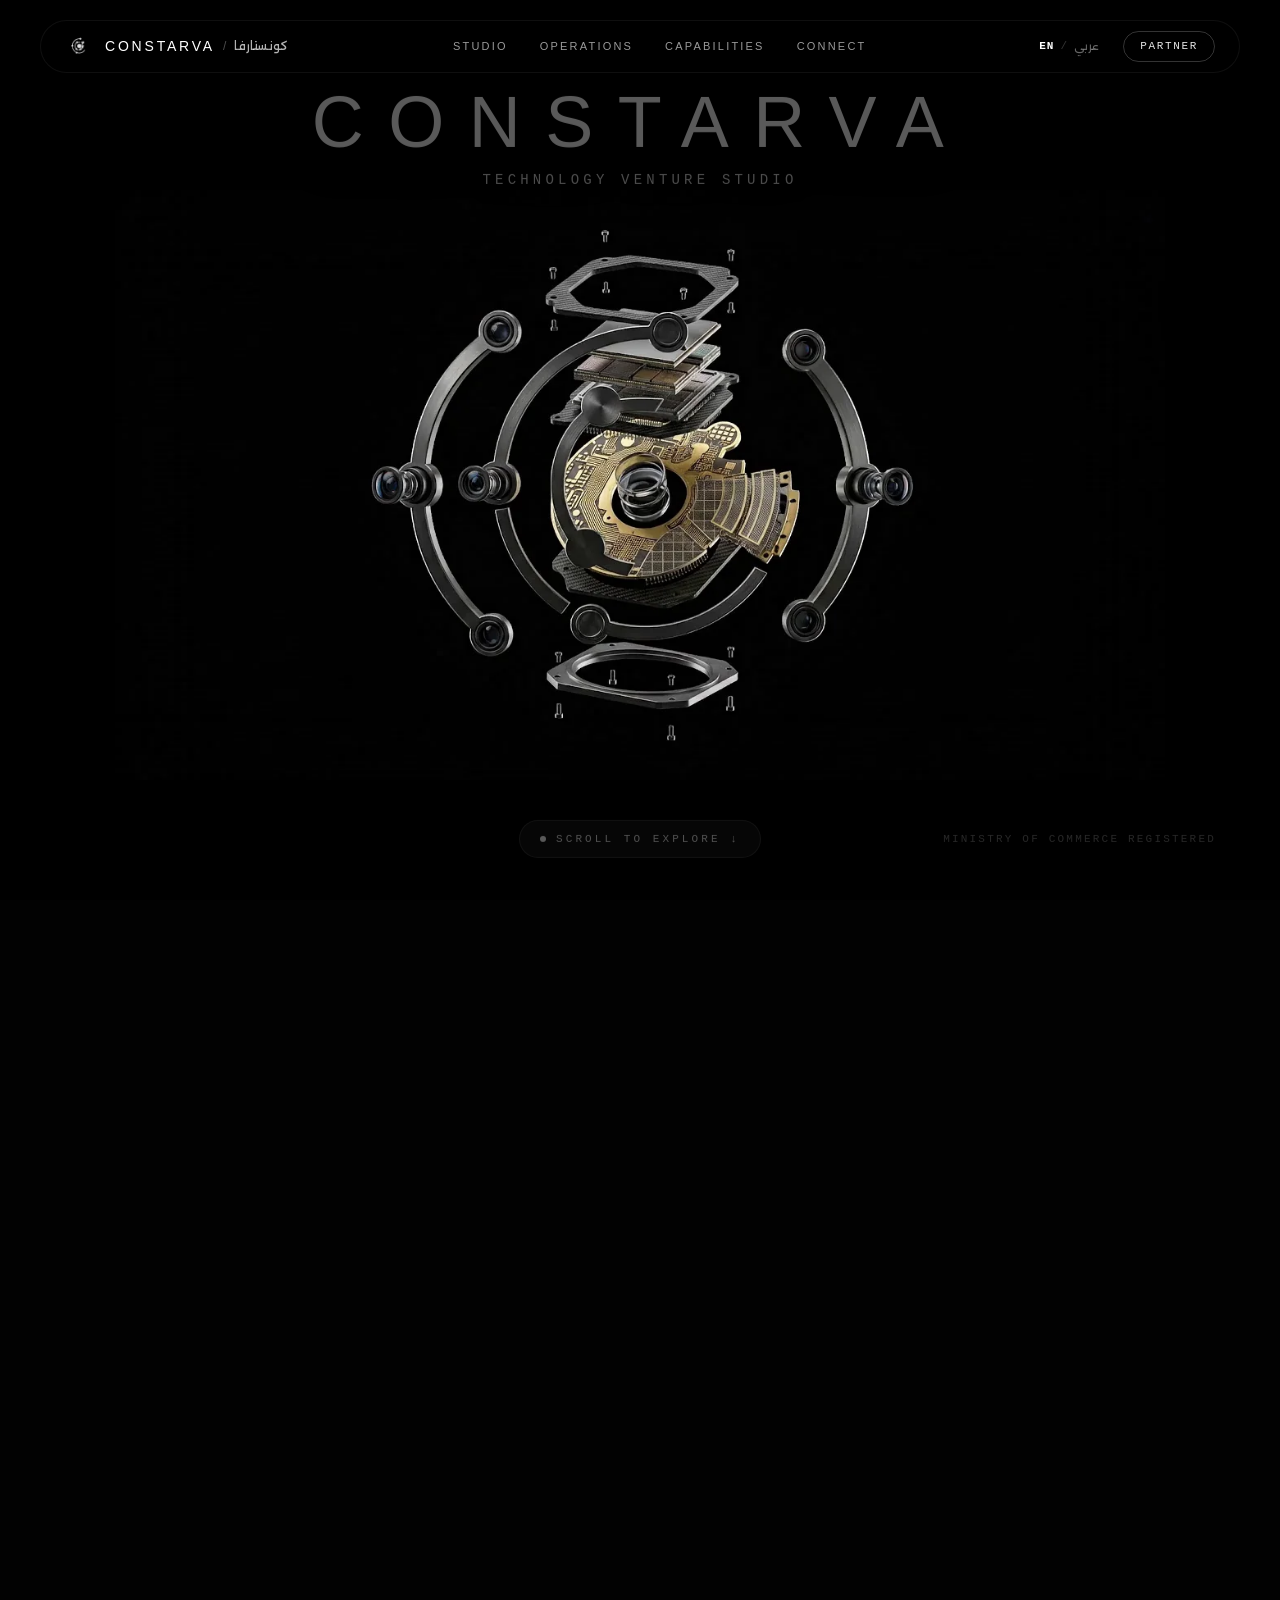
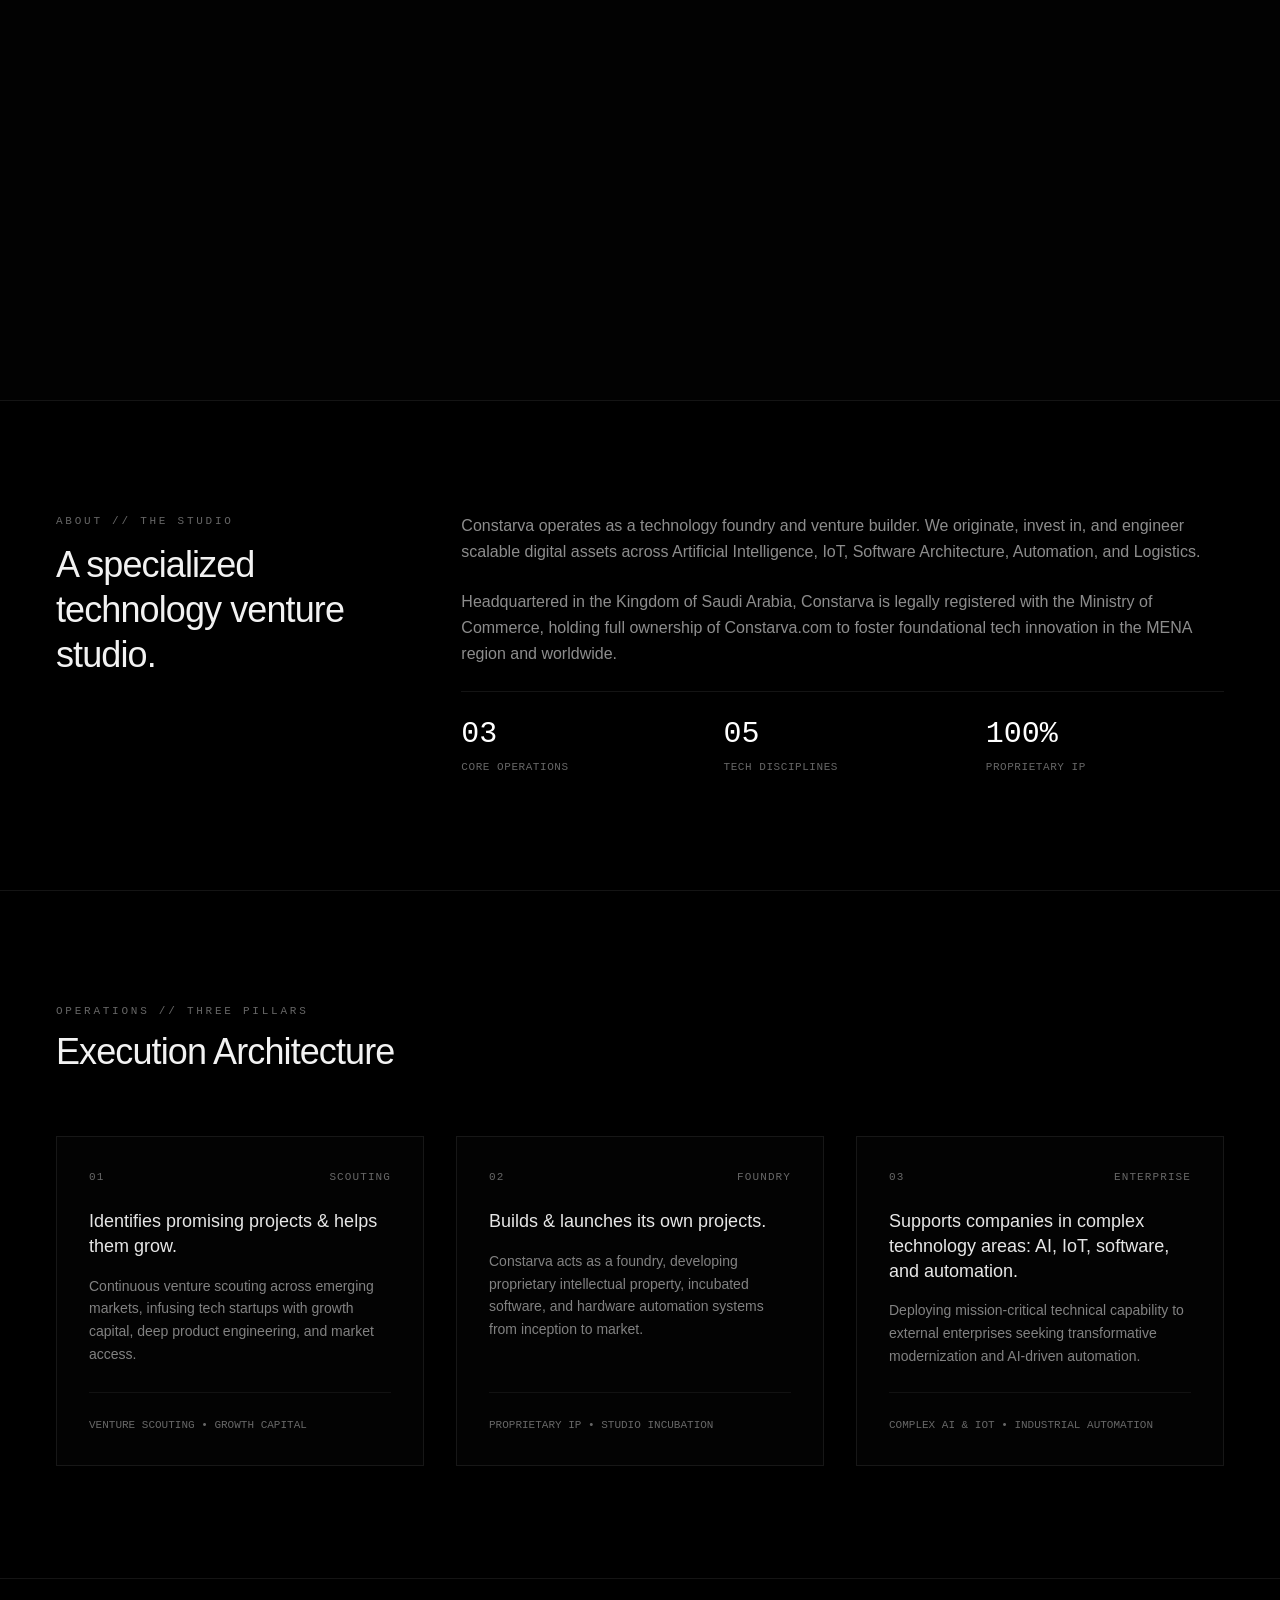
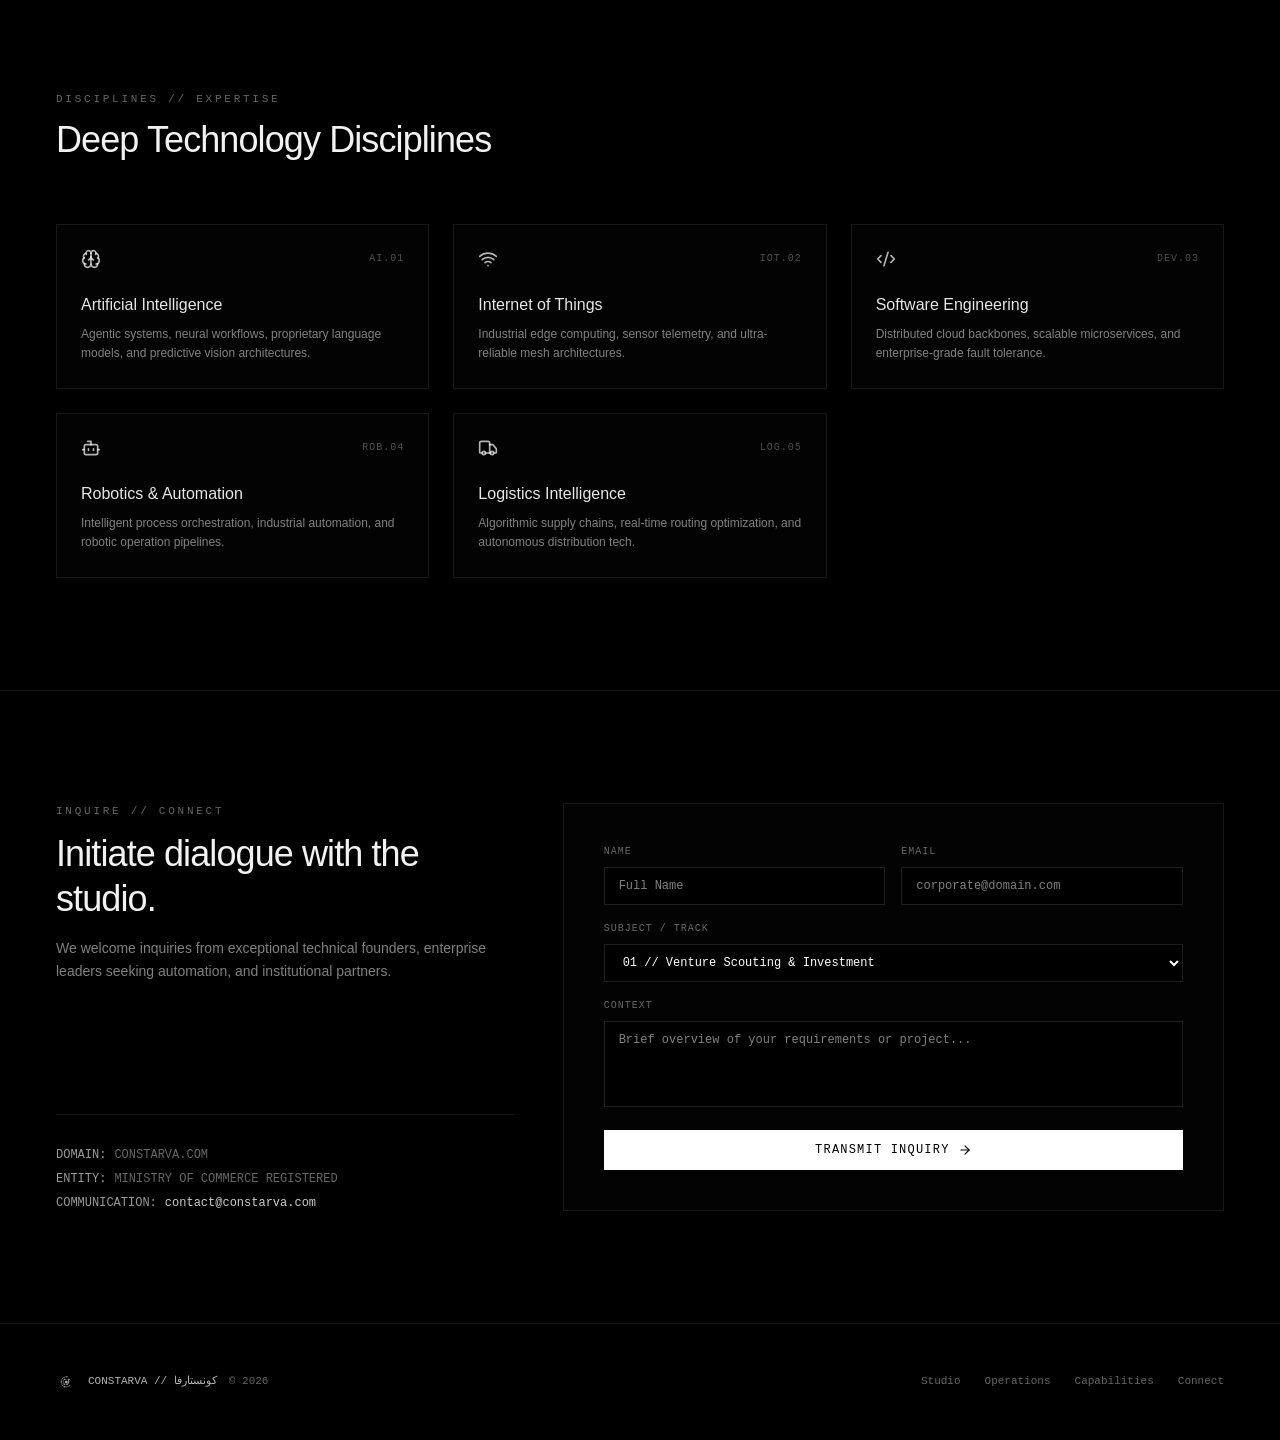
==== commit 3cc53fa0: "frame_logo_adjust" ====
--- a/index.html
+++ b/index.html
@@ -1 +1 @@
-<!DOCTYPE html><html lang="en" class="inter_7b064e0d-module__MOT0tq__variable alexandria_7564e296-module__bjjnkq__variable h-full antialiased bg-black selection:bg-white/20 selection:text-white"><head><meta charSet="utf-8"/><meta name="viewport" content="width=device-width, initial-scale=1"/><link rel="preload" href="/_next/static/media/57696fb0c8dcfe1f-s.p.29a202atpp3ye.woff2" as="font" crossorigin="" type="font/woff2"/><link rel="preload" href="/_next/static/media/83afe278b6a6bb3c-s.p.2bn3s6zvc0dyp.woff2" as="font" crossorigin="" type="font/woff2"/><link rel="preload" href="/_next/static/media/8f2ca9bed5019488-s.p.1rne3a59172go.woff2" as="font" crossorigin="" type="font/woff2"/><link rel="preload" as="image" href="/logo.png"/><link rel="stylesheet" href="/_next/static/chunks/04px_e9uyoemd.css" data-precedence="next"/><link rel="preload" as="script" fetchPriority="low" href="/_next/static/chunks/12aruqaur5huj.js"/><script src="/_next/static/chunks/3rx7jmld6eggj.js" async=""></script><script src="/_next/static/chunks/1j_9b-l0n6u-t.js" async=""></script><script src="/_next/static/chunks/turbopack-22ngjldyd10bn.js" async=""></script><script src="/_next/static/chunks/38q-99blc-wvp.js" async=""></script><script src="/_next/static/chunks/39p7n9codq_-z.js" async=""></script><link rel="preload" href="/new_frames_avif1/frame_0000.avif" as="image" type="image/avif"/><link rel="preload" href="/new_frames/frame_0000.webp" as="image" type="image/webp"/><title>Constarva (كونستارفا) | Technology Venture Studio • AI, IoT &amp; Automation</title><meta name="description" content="Constarva (كونستارفا) is a premier technology venture studio managing, building, and growing technology projects across AI, IoT, software, automation, and emerging technologies. استوديو تقني استثماري يبني حلولاً قابلة للتوسع في مجالات الذكاء الاصطناعي، وإنترنت الأشياء، والأتمتة، واللوجستيات."/><meta name="application-name" content="Constarva"/><link rel="author" href="https://constarva.com"/><meta name="author" content="Constarva"/><meta name="keywords" content="Constarva,كونستارفا,Technology Venture Studio,استوديو تقني استثماري,AI,الذكاء الاصطناعي,IoT,إنترنت الأشياء,Software,البرمجيات,Automation,الأتمتة,Logistics Tech,التقنيات اللوجستية,Venture Scouting,Saudi Arabia Tech,Riyadh,MENA Tech,Deep Tech Studio"/><meta name="creator" content="Constarva"/><meta name="publisher" content="Constarva"/><meta name="robots" content="index, follow"/><meta name="googlebot" content="index, follow, max-video-preview:-1, max-image-preview:large, max-snippet:-1"/><link rel="canonical" href="https://constarva.com"/><link rel="alternate" hrefLang="en-US" href="https://constarva.com"/><link rel="alternate" hrefLang="ar-SA" href="https://constarva.com/?lang=ar"/><link rel="alternate" hrefLang="x-default" href="https://constarva.com"/><meta name="format-detection" content="telephone=no, address=no, email=no"/><meta property="og:title" content="Constarva (كونستارفا) | Technology Venture Studio"/><meta property="og:description" content="Managing, building, and growing technology projects across AI, IoT, software, automation, and emerging technologies. استوديو تقني استثماري يبني حلولاً قابلة للتوسع."/><meta property="og:url" content="https://constarva.com"/><meta property="og:site_name" content="Constarva"/><meta property="og:locale" content="en_US"/><meta property="og:image" content="https://constarva.com/logo.png"/><meta property="og:image:width" content="1024"/><meta property="og:image:height" content="1024"/><meta property="og:image:alt" content="Constarva Monogram Logo"/><meta property="og:locale:alternate" content="ar_SA"/><meta property="og:type" content="website"/><meta name="twitter:card" content="summary_large_image"/><meta name="twitter:creator" content="@constarva"/><meta name="twitter:title" content="Constarva (كونستارفا) | Technology Venture Studio"/><meta name="twitter:description" content="Managing, building, and growing technology projects across AI, IoT, software, automation, and emerging technologies."/><meta name="twitter:image" content="https://constarva.com/logo.png"/><link rel="icon" href="/favicon.ico?favicon.0_pphp1-zv6bz.ico" sizes="32x32" type="image/x-icon"/><link rel="icon" href="/icon.png"/><link rel="icon" href="/favicon.png" sizes="32x32" type="image/png"/><link rel="apple-touch-icon" href="/apple-icon.png"/><meta name="next-size-adjust" content=""/><link rel="icon" href="/favicon.ico" sizes="any"/><link rel="icon" href="/icon.png" type="image/png"/><link rel="apple-touch-icon" href="/apple-icon.png"/><link rel="preload" href="/new_frames_avif1/frame_0000.avif" as="image" type="image/avif"/><link rel="preload" href="/new_frames/frame_0000.webp" as="image" type="image/webp"/><script type="application/ld+json">{"@context":"https://schema.org","@type":"WebSite","@id":"https://constarva.com/#website","name":"Constarva","alternateName":["كونستارفا","Constarva Studio","Constarva Tech"],"url":"https://constarva.com","inLanguage":["en","ar"],"description":"Technology venture studio managing, building, and growing technology projects across AI, IoT, software, automation, and emerging technologies.","potentialAction":{"@type":"SearchAction","target":{"@type":"EntryPoint","urlTemplate":"https://constarva.com/?s={search_term_string}"},"query-input":"required name=search_term_string"}}</script><script type="application/ld+json">{"@context":"https://schema.org","@graph":[{"@type":"SiteNavigationElement","@id":"https://constarva.com/#nav-about","name":"About Constarva (عن كونستارفا)","description":"Overview of Constarva as a registered technology venture studio and innovation foundry.","url":"https://constarva.com/#about"},{"@type":"SiteNavigationElement","@id":"https://constarva.com/#nav-operations","name":"Core Operations (العمليات الرئيسية)","description":"Venture scouting, internal project incubation, and enterprise technology support in AI, IoT, and automation.","url":"https://constarva.com/#operations"},{"@type":"SiteNavigationElement","@id":"https://constarva.com/#nav-technologies","name":"Tech Domains (المجالات التقنية)","description":"Deep technical execution across Artificial Intelligence, IoT, Software Architecture, Robotics, and Smart Logistics.","url":"https://constarva.com/#technologies"},{"@type":"SiteNavigationElement","@id":"https://constarva.com/#nav-contact","name":"Partner & Contact (تواصل معنا)","description":"Inquire for venture acceleration, corporate engineering support, or studio partnerships.","url":"https://constarva.com/#contact"}]}</script><script type="application/ld+json">{"@context":"https://schema.org","@type":"Organization","@id":"https://constarva.com/#organization","name":"Constarva","alternateName":"كونستارفا","legalName":"Constarva","url":"https://constarva.com","logo":"https://constarva.com/logo.png","description":"Official entity registered with the Ministry of Commerce. Technology venture studio managing, building, and growing technology projects.","contactPoint":{"@type":"ContactPoint","email":"contact@constarva.com","contactType":"customer service","availableLanguage":["English","Arabic"]}}</script><script src="/_next/static/chunks/0cz1d0mv5g_q7.js" noModule=""></script></head><body class="min-h-full flex flex-col bg-black text-white font-sans overflow-x-hidden"><div hidden=""><!--$--><!--/$--></div><main class="relative flex min-h-screen flex-col bg-black text-white selection:bg-sky-500/30 selection:text-white"><header class="fixed top-0 left-0 right-0 z-50 transition-all duration-300 px-4 sm:px-6 md:px-10 pt-3 sm:pt-5"><div class="max-w-7xl mx-auto rounded-full transition-all duration-500 flex items-center justify-between px-4 sm:px-6 py-2 sm:py-2.5 bg-black/40 backdrop-blur-md border border-white/[0.06]"><a href="#" class="flex items-center gap-3 group focus:outline-none"><div class="relative w-7 h-7 rounded-full overflow-hidden flex items-center justify-center opacity-90 group-hover:opacity-100 transition-opacity"><img alt="Constarva Monogram" width="28" height="28" decoding="async" data-nimg="1" class="object-contain" style="color:transparent" src="/logo.png"/></div><div class="flex items-center gap-2"><span class="text-white text-sm tracking-[0.2em] uppercase font-sans font-medium">Constarva</span><span class="text-white/30 text-xs">/</span><span class="text-white/70 text-xs font-arabic font-normal">كونستارفا</span></div></a><nav class="hidden md:flex items-center gap-8"><a href="#about" class="text-[11px] tracking-[0.2em] uppercase text-white/60 hover:text-white transition-colors duration-200">Studio</a><a href="#operations" class="text-[11px] tracking-[0.2em] uppercase text-white/60 hover:text-white transition-colors duration-200">Operations</a><a href="#technologies" class="text-[11px] tracking-[0.2em] uppercase text-white/60 hover:text-white transition-colors duration-200">Capabilities</a><a href="#contact" class="text-[11px] tracking-[0.2em] uppercase text-white/60 hover:text-white transition-colors duration-200">Connect</a></nav><div class="flex items-center gap-4"><button aria-label="Toggle language" class="text-[11px] font-mono tracking-widest text-white/70 hover:text-white transition-colors duration-200 flex items-center gap-1.5 px-2 py-1"><span class="text-white font-bold">EN</span><span class="text-white/20">/</span><span class="text-white/40 font-arabic">عربي</span></button><a href="#contact" class="hidden sm:inline-flex items-center text-[11px] tracking-[0.15em] uppercase font-mono px-4 py-1.5 rounded-full border border-white/20 text-white/90 hover:text-white hover:border-white/50 hover:bg-white/[0.06] transition-all duration-300">Partner</a><button aria-label="Toggle navigation menu" class="md:hidden p-1 text-white/70 hover:text-white focus:outline-none"><svg xmlns="http://www.w3.org/2000/svg" width="24" height="24" viewBox="0 0 24 24" fill="none" stroke="currentColor" stroke-width="2" stroke-linecap="round" stroke-linejoin="round" class="lucide lucide-menu w-5 h-5" aria-hidden="true"><path d="M4 5h16"></path><path d="M4 12h16"></path><path d="M4 19h16"></path></svg></button></div></div></header><div style="background-color:#000000" class="relative w-full h-[200vh] md:h-[250vh] transition-colors duration-150"><div style="background-color:#000000" class="sticky top-0 h-[100dvh] w-full overflow-hidden flex items-center justify-center transition-colors duration-150 perspective-[1200px]"><div class="absolute inset-0 pointer-events-none z-0 transition-opacity duration-700" style="background:radial-gradient(circle at 50% 48%, rgba(212, 175, 55, 0.07) 0%, rgba(255, 248, 235, 0.02) 40%, transparent 68%)"></div><canvas class="absolute inset-0 w-full h-full object-contain pointer-events-none z-10 will-change-transform" style="transform:none"></canvas><div class="absolute inset-0 z-20 flex flex-col justify-between pt-20 pb-8 sm:pt-24 sm:pb-10 md:py-14 px-5 sm:px-10 md:px-16 pointer-events-none" style="opacity:0;transform:translateY(14px)"><div class="flex flex-col items-center text-center max-w-4xl mx-auto pt-0 md:pt-4"><h1 class="text-3xl sm:text-5xl md:text-6xl lg:text-7xl font-light tracking-[0.22em] sm:tracking-[0.28em] md:tracking-[0.34em] text-white uppercase drop-shadow-[0_4px_30px_rgba(0,0,0,0.98)]">CONSTARVA</h1><p class="mt-2.5 sm:mt-3 text-[10px] sm:text-xs md:text-sm tracking-[0.3em] uppercase font-mono text-white/85 font-medium drop-shadow-[0_2px_14px_rgba(0,0,0,0.95)]">Technology Venture Studio</p><a href="#contact" class="mt-8 md:hidden pointer-events-auto px-6 py-2 rounded-full border border-white/20 text-white/90 text-[10px] font-mono tracking-widest uppercase hover:bg-white hover:text-black transition-all duration-300 shadow-[0_4px_24px_rgba(0,0,0,0.8)]">Partner With Us</a></div><div class="flex-1"></div><div class="relative flex items-center justify-center w-full"><div class="flex flex-col items-center gap-2 pointer-events-auto cursor-pointer"><div class="flex items-center gap-2.5 px-5 py-2.5 rounded-full bg-white/[0.07] hover:bg-white/[0.14] backdrop-blur-2xl border border-white/[0.14] shadow-[0_4px_24px_rgba(0,0,0,0.8)] transition-all duration-300"><span class="w-1.5 h-1.5 rounded-full bg-white animate-pulse"></span><span class="text-[10px] sm:text-[11px] font-mono uppercase tracking-[0.28em] text-white/90 font-medium">SCROLL TO EXPLORE ↓</span></div></div><div class="absolute right-0 text-[10px] sm:text-[11px] font-mono tracking-[0.2em] text-white/45 hidden md:block text-right"><span>MINISTRY OF COMMERCE REGISTERED</span></div></div></div></div></div><div class="relative w-full bg-black text-white/80 z-20 overflow-hidden font-sans"><section id="about" class="py-16 sm:py-24 md:py-28 px-5 sm:px-10 md:px-14 max-w-7xl mx-auto border-t border-white/[0.08]"><div class="grid grid-cols-1 lg:grid-cols-12 gap-12 items-start"><div class="lg:col-span-4"><div class="text-[11px] font-mono tracking-[0.25em] uppercase text-white/40 mb-3">ABOUT // THE STUDIO</div><h2 class="text-2xl sm:text-4xl font-light tracking-tight text-white/95 leading-tight">A specialized technology venture studio.</h2></div><div class="lg:col-span-8 space-y-6 text-sm sm:text-base text-white/55 font-light leading-relaxed"><p>Constarva operates as a technology foundry and venture builder. We originate, invest in, and engineer scalable digital assets across Artificial Intelligence, IoT, Software Architecture, Automation, and Logistics.</p><p>Headquartered in the Kingdom of Saudi Arabia, Constarva is legally registered with the Ministry of Commerce, holding full ownership of Constarva.com to foster foundational tech innovation in the MENA region and worldwide.</p><div class="grid grid-cols-3 gap-6 pt-6 border-t border-white/[0.08]"><div><span class="block text-2xl sm:text-3xl font-light text-white font-mono">03</span><span class="text-[11px] font-mono tracking-wider uppercase text-white/40">Core Operations</span></div><div><span class="block text-2xl sm:text-3xl font-light text-white font-mono">05</span><span class="text-[11px] font-mono tracking-wider uppercase text-white/40">Tech Disciplines</span></div><div><span class="block text-2xl sm:text-3xl font-light text-white font-mono">100%</span><span class="text-[11px] font-mono tracking-wider uppercase text-white/40">Proprietary IP</span></div></div></div></div></section><section id="operations" class="py-16 sm:py-24 md:py-28 px-5 sm:px-10 md:px-14 max-w-7xl mx-auto border-t border-white/[0.08]"><div class="max-w-xl mb-16"><div class="text-[11px] font-mono tracking-[0.25em] uppercase text-white/40 mb-3">OPERATIONS // THREE PILLARS</div><h2 class="text-2xl sm:text-4xl font-light tracking-tight text-white/95">Execution Architecture</h2></div><div class="grid grid-cols-1 md:grid-cols-3 gap-8"><div class="p-8 border border-white/[0.08] hover:border-white/20 transition-colors flex flex-col justify-between h-full bg-white/[0.01]"><div><div class="flex items-center justify-between text-[11px] font-mono tracking-widest text-white/40 mb-6"><span>01</span><span>SCOUTING</span></div><h3 class="text-lg font-medium text-white/90 mb-4 leading-snug">Identifies promising projects &amp; helps them grow.</h3><p class="text-xs sm:text-sm text-white/50 leading-relaxed font-light">Continuous venture scouting across emerging markets, infusing tech startups with growth capital, deep product engineering, and market access.</p></div><div class="pt-6 mt-6 border-t border-white/[0.06] text-[11px] font-mono text-white/40 uppercase">Venture Scouting • Growth Capital</div></div><div class="p-8 border border-white/[0.08] hover:border-white/20 transition-colors flex flex-col justify-between h-full bg-white/[0.01]"><div><div class="flex items-center justify-between text-[11px] font-mono tracking-widest text-white/40 mb-6"><span>02</span><span>FOUNDRY</span></div><h3 class="text-lg font-medium text-white/90 mb-4 leading-snug">Builds &amp; launches its own projects.</h3><p class="text-xs sm:text-sm text-white/50 leading-relaxed font-light">Constarva acts as a foundry, developing proprietary intellectual property, incubated software, and hardware automation systems from inception to market.</p></div><div class="pt-6 mt-6 border-t border-white/[0.06] text-[11px] font-mono text-white/40 uppercase">Proprietary IP • Studio Incubation</div></div><div class="p-8 border border-white/[0.08] hover:border-white/20 transition-colors flex flex-col justify-between h-full bg-white/[0.01]"><div><div class="flex items-center justify-between text-[11px] font-mono tracking-widest text-white/40 mb-6"><span>03</span><span>ENTERPRISE</span></div><h3 class="text-lg font-medium text-white/90 mb-4 leading-snug">Supports companies in complex technology areas: AI, IoT, software, and automation.</h3><p class="text-xs sm:text-sm text-white/50 leading-relaxed font-light">Deploying mission-critical technical capability to external enterprises seeking transformative modernization and AI-driven automation.</p></div><div class="pt-6 mt-6 border-t border-white/[0.06] text-[11px] font-mono text-white/40 uppercase">Complex AI &amp; IoT • Industrial Automation</div></div></div></section><section id="technologies" class="py-16 sm:py-24 md:py-28 px-5 sm:px-10 md:px-14 max-w-7xl mx-auto border-t border-white/[0.08]"><div class="max-w-xl mb-16"><div class="text-[11px] font-mono tracking-[0.25em] uppercase text-white/40 mb-3">DISCIPLINES // EXPERTISE</div><h2 class="text-2xl sm:text-4xl font-light tracking-tight text-white/95">Deep Technology Disciplines</h2></div><div class="grid grid-cols-1 md:grid-cols-2 lg:grid-cols-3 gap-6"><div class="p-6 border border-white/[0.08] hover:border-white/20 transition-all bg-white/[0.01]"><div class="flex items-center justify-between mb-6"><svg xmlns="http://www.w3.org/2000/svg" width="24" height="24" viewBox="0 0 24 24" fill="none" stroke="currentColor" stroke-width="2" stroke-linecap="round" stroke-linejoin="round" class="lucide lucide-brain w-5 h-5 text-white/70" aria-hidden="true"><path d="M12 18V5"></path><path d="M15 13a4.17 4.17 0 0 1-3-4 4.17 4.17 0 0 1-3 4"></path><path d="M17.598 6.5A3 3 0 1 0 12 5a3 3 0 1 0-5.598 1.5"></path><path d="M17.997 5.125a4 4 0 0 1 2.526 5.77"></path><path d="M18 18a4 4 0 0 0 2-7.464"></path><path d="M19.967 17.483A4 4 0 1 1 12 18a4 4 0 1 1-7.967-.517"></path><path d="M6 18a4 4 0 0 1-2-7.464"></path><path d="M6.003 5.125a4 4 0 0 0-2.526 5.77"></path></svg><span class="text-[10px] font-mono text-white/30 tracking-widest uppercase">AI.01</span></div><h3 class="text-base font-medium text-white/90 mb-2">Artificial Intelligence</h3><p class="text-xs text-white/50 leading-relaxed font-light">Agentic systems, neural workflows, proprietary language models, and predictive vision architectures.</p></div><div class="p-6 border border-white/[0.08] hover:border-white/20 transition-all bg-white/[0.01]"><div class="flex items-center justify-between mb-6"><svg xmlns="http://www.w3.org/2000/svg" width="24" height="24" viewBox="0 0 24 24" fill="none" stroke="currentColor" stroke-width="2" stroke-linecap="round" stroke-linejoin="round" class="lucide lucide-wifi w-5 h-5 text-white/70" aria-hidden="true"><path d="M12 20h.01"></path><path d="M2 8.82a15 15 0 0 1 20 0"></path><path d="M5 12.859a10 10 0 0 1 14 0"></path><path d="M8.5 16.429a5 5 0 0 1 7 0"></path></svg><span class="text-[10px] font-mono text-white/30 tracking-widest uppercase">IOT.02</span></div><h3 class="text-base font-medium text-white/90 mb-2">Internet of Things</h3><p class="text-xs text-white/50 leading-relaxed font-light">Industrial edge computing, sensor telemetry, and ultra-reliable mesh architectures.</p></div><div class="p-6 border border-white/[0.08] hover:border-white/20 transition-all bg-white/[0.01]"><div class="flex items-center justify-between mb-6"><svg xmlns="http://www.w3.org/2000/svg" width="24" height="24" viewBox="0 0 24 24" fill="none" stroke="currentColor" stroke-width="2" stroke-linecap="round" stroke-linejoin="round" class="lucide lucide-code-xml lucide-code-2 w-5 h-5 text-white/70" aria-hidden="true"><path d="m18 16 4-4-4-4"></path><path d="m6 8-4 4 4 4"></path><path d="m14.5 4-5 16"></path></svg><span class="text-[10px] font-mono text-white/30 tracking-widest uppercase">DEV.03</span></div><h3 class="text-base font-medium text-white/90 mb-2">Software Engineering</h3><p class="text-xs text-white/50 leading-relaxed font-light">Distributed cloud backbones, scalable microservices, and enterprise-grade fault tolerance.</p></div><div class="p-6 border border-white/[0.08] hover:border-white/20 transition-all bg-white/[0.01]"><div class="flex items-center justify-between mb-6"><svg xmlns="http://www.w3.org/2000/svg" width="24" height="24" viewBox="0 0 24 24" fill="none" stroke="currentColor" stroke-width="2" stroke-linecap="round" stroke-linejoin="round" class="lucide lucide-bot w-5 h-5 text-white/70" aria-hidden="true"><path d="M12 8V4H8"></path><rect width="16" height="12" x="4" y="8" rx="2"></rect><path d="M2 14h2"></path><path d="M20 14h2"></path><path d="M15 13v2"></path><path d="M9 13v2"></path></svg><span class="text-[10px] font-mono text-white/30 tracking-widest uppercase">ROB.04</span></div><h3 class="text-base font-medium text-white/90 mb-2">Robotics &amp; Automation</h3><p class="text-xs text-white/50 leading-relaxed font-light">Intelligent process orchestration, industrial automation, and robotic operation pipelines.</p></div><div class="p-6 border border-white/[0.08] hover:border-white/20 transition-all bg-white/[0.01]"><div class="flex items-center justify-between mb-6"><svg xmlns="http://www.w3.org/2000/svg" width="24" height="24" viewBox="0 0 24 24" fill="none" stroke="currentColor" stroke-width="2" stroke-linecap="round" stroke-linejoin="round" class="lucide lucide-truck w-5 h-5 text-white/70" aria-hidden="true"><path d="M14 18V6a2 2 0 0 0-2-2H4a2 2 0 0 0-2 2v11a1 1 0 0 0 1 1h2"></path><path d="M15 18H9"></path><path d="M19 18h2a1 1 0 0 0 1-1v-3.65a1 1 0 0 0-.22-.624l-3.48-4.35A1 1 0 0 0 17.52 8H14"></path><circle cx="17" cy="18" r="2"></circle><circle cx="7" cy="18" r="2"></circle></svg><span class="text-[10px] font-mono text-white/30 tracking-widest uppercase">LOG.05</span></div><h3 class="text-base font-medium text-white/90 mb-2">Logistics Intelligence</h3><p class="text-xs text-white/50 leading-relaxed font-light">Algorithmic supply chains, real-time routing optimization, and autonomous distribution tech.</p></div></div></section><section id="contact" class="py-16 sm:py-24 md:py-28 px-5 sm:px-10 md:px-14 max-w-7xl mx-auto border-t border-white/[0.08]"><div class="grid grid-cols-1 lg:grid-cols-12 gap-12"><div class="lg:col-span-5 flex flex-col justify-between"><div><div class="text-[11px] font-mono tracking-[0.25em] uppercase text-white/40 mb-3">INQUIRE // CONNECT</div><h2 class="text-2xl sm:text-4xl font-light tracking-tight text-white/95 leading-tight">Initiate dialogue with the studio.</h2><p class="mt-4 text-xs sm:text-sm text-white/50 leading-relaxed font-light">We welcome inquiries from exceptional technical founders, enterprise leaders seeking automation, and institutional partners.</p></div><div class="mt-8 pt-8 border-t border-white/[0.08] space-y-2 text-xs font-mono text-white/40"><div class="flex items-center gap-2"><span class="text-white/60">DOMAIN:</span><span>CONSTARVA.COM</span></div><div class="flex items-center gap-2"><span class="text-white/60">ENTITY:</span><span>MINISTRY OF COMMERCE REGISTERED</span></div><div class="flex items-center gap-2"><span class="text-white/60">COMMUNICATION:</span><span class="text-white/80">contact@constarva.com</span></div></div></div><div class="lg:col-span-7 border border-white/[0.08] p-8 sm:p-10 bg-white/[0.01]"><form class="space-y-4"><div class="grid grid-cols-1 sm:grid-cols-2 gap-4"><div><label class="block text-[10px] font-mono tracking-widest uppercase text-white/40 mb-2">Name</label><input type="text" required="" placeholder="Full Name" class="w-full px-3.5 py-2.5 bg-black border border-white/[0.12] text-white text-xs font-mono focus:outline-none focus:border-white transition-colors" value=""/></div><div><label class="block text-[10px] font-mono tracking-widest uppercase text-white/40 mb-2">Email</label><input type="email" required="" placeholder="corporate@domain.com" class="w-full px-3.5 py-2.5 bg-black border border-white/[0.12] text-white text-xs font-mono focus:outline-none focus:border-white transition-colors" value=""/></div></div><div><label class="block text-[10px] font-mono tracking-widest uppercase text-white/40 mb-2">Subject / Track</label><select class="w-full px-3.5 py-2.5 bg-black border border-white/[0.12] text-white text-xs font-mono focus:outline-none focus:border-white transition-colors"><option value="scouting" selected="">01 // Venture Scouting &amp; Investment</option><option value="foundry">02 // Studio Incubation &amp; Co-building</option><option value="enterprise">03 // Enterprise Tech (AI, IoT, Automation)</option></select></div><div><label class="block text-[10px] font-mono tracking-widest uppercase text-white/40 mb-2">Context</label><textarea rows="4" required="" placeholder="Brief overview of your requirements or project..." class="w-full px-3.5 py-2.5 bg-black border border-white/[0.12] text-white text-xs font-mono focus:outline-none focus:border-white transition-colors resize-none"></textarea></div><button type="submit" class="w-full py-3 bg-white text-black font-mono text-xs uppercase tracking-widest hover:bg-white/80 transition-colors flex items-center justify-center gap-2"><span>Transmit Inquiry</span><svg xmlns="http://www.w3.org/2000/svg" width="24" height="24" viewBox="0 0 24 24" fill="none" stroke="currentColor" stroke-width="2" stroke-linecap="round" stroke-linejoin="round" class="lucide lucide-arrow-right w-3.5 h-3.5" aria-hidden="true"><path d="M5 12h14"></path><path d="m12 5 7 7-7 7"></path></svg></button></form></div></div></section><footer class="py-12 px-6 sm:px-14 max-w-7xl mx-auto border-t border-white/[0.08] flex flex-col sm:flex-row items-center justify-between gap-6 text-[11px] font-mono text-white/40"><div class="flex items-center gap-3"><div class="relative w-5 h-5 opacity-70"><img alt="Constarva Monogram" loading="lazy" width="20" height="20" decoding="async" data-nimg="1" class="object-contain" style="color:transparent" src="/logo.png"/></div><span class="text-white/70">CONSTARVA // كونستارفا</span><span>© <!-- -->2026</span></div><div class="flex items-center gap-6"><a href="#about" class="hover:text-white transition-colors">Studio</a><a href="#operations" class="hover:text-white transition-colors">Operations</a><a href="#technologies" class="hover:text-white transition-colors">Capabilities</a><a href="#contact" class="hover:text-white transition-colors">Connect</a></div></footer></div></main><!--$--><!--/$--><script src="/_next/static/chunks/12aruqaur5huj.js" id="_R_" async=""></script><script>(self.__next_f=self.__next_f||[]).push([0])</script><script>self.__next_f.push([1,"1:\"$Sreact.fragment\"\n7:I[68027,[\"/_next/static/chunks/38q-99blc-wvp.js\"],\"default\",1]\n:HL[\"/_next/static/chunks/04px_e9uyoemd.css\",\"style\"]\n:HL[\"/_next/static/media/57696fb0c8dcfe1f-s.p.29a202atpp3ye.woff2\",\"font\",{\"crossOrigin\":\"\",\"type\":\"font/woff2\"}]\n:HL[\"/_next/static/media/83afe278b6a6bb3c-s.p.2bn3s6zvc0dyp.woff2\",\"font\",{\"crossOrigin\":\"\",\"type\":\"font/woff2\"}]\n:HL[\"/_next/static/media/8f2ca9bed5019488-s.p.1rne3a59172go.woff2\",\"font\",{\"crossOrigin\":\"\",\"type\":\"font/woff2\"}]\n:HL[\"/new_frames_avif1/frame_0000.avif\",\"image\",{\"type\":\"image/avif\"}]\n:HL[\"/new_frames/frame_0000.webp\",\"image\",{\"type\":\"image/webp\"}]\n2:T4b3,{\"@context\":\"https://schema.org\",\"@graph\":[{\"@type\":\"SiteNavigationElement\",\"@id\":\"https://constarva.com/#nav-about\",\"name\":\"About Constarva (عن كونستارفا)\",\"description\":\"Overview of Constarva as a registered technology venture studio and innovation foundry.\",\"url\":\"https://constarva.com/#about\"},{\"@type\":\"SiteNavigationElement\",\"@id\":\"https://constarva.com/#nav-operations\",\"name\":\"Core Operations (العمليات الرئيسية)\",\"description\":\"Venture scouting, internal project incubation, and enterprise technology support in AI, IoT, and automation.\",\"url\":\"https://constarva.com/#operations\"},{\"@type\":\"SiteNavigationElement\",\"@id\":\"https://constarva.com/#nav-technologies\",\"name\":\"Tech Domains (المجالات التقنية)\",\"description\":\"Deep technical execution across Artificial Intelligence, IoT, Software Architecture, Robotics, and Smart Logistics.\",\"url\":\"https://constarva.com/#technologies\"},{\"@type\":\"SiteNavigationElement\",\"@id\":\"https://constarva.com/#nav-contact\",\"name\":\"Partner \u0026 Contact (تواصل معنا)\",\"description\":\"Inquire for venture acceleration, corporate engineering support, or studio partnerships.\",\"url\":\"https://constarva.com/#contact\"}]}0:{\"P\":null,\"c\":[\"\",\"\"],\"q\":\"\",\"i\":false,\"f\":[[[\"\",{\"children\":[\"__PAGE__\",{},\"$undefined\",\"$undefined\",4608]},\"$undefined\",\"$undefined\",4624],[[\"$\",\"$1\",\"c\",{\"children\":[[[\"$\",\"link\",\"0\",{\"rel\":\"stylesheet\",\"href\":\"/_next/static/chunks/04px_e9uyoemd.css\",\"precedence\":\"next\",\"crossOrigin\":\"$undefined\",\"nonce\":\"$undefined\"}],[\"$\",\"script\",\"script-0\",{\"src\":\"/_next/static/chunks/38q-99blc-wvp.js\",\"async\":true,\"nonce\":\"$undefined\"}]],[\"$\",\"html\",null,{\"lang\":\"en\",\"className\":\"inter_7b064e0d-module__MOT0tq__variable alexandria_7564e296-module__bjjnkq__variable h-full antialiased bg-black selection:bg-white/20 selection:text-white\",\"children\":[[\"$\",\"head\",null,{\"children\":[[\"$\",\"link\",null,{\"rel\":\"icon\",\"href\":\"/favicon.ico\",\"sizes\":\"any\"}],[\"$\",\"link\",null,{\"rel\":\"icon\",\"href\":\"/icon.png\",\"type\":\"image/png\"}],[\"$\",\"link\",null,{\"rel\":\"apple-touch-icon\",\"href\":\"/apple-icon.png\"}],[\"$\",\"link\",null,{\"rel\":\"preload\",\"href\":\"/new_frames_avif1/frame_0000.avif\",\"as\":\"image\",\"type\":\"image/avif\"}],[\"$\",\"link\",null,{\"rel\":\"preload\",\"href\":\"/new_frames/frame_0000.webp\",\"as\":\"image\",\"type\":\"image/webp\"}],[\"$\",\"script\",null,{\"type\":\"application/ld+json\",\"dangerouslySetInnerHTML\":{\"__html\":\"{\\\"@context\\\":\\\"https://schema.org\\\",\\\"@type\\\":\\\"WebSite\\\",\\\"@id\\\":\\\"https://constarva.com/#website\\\",\\\"name\\\":\\\"Constarva\\\",\\\"alternateName\\\":[\\\"كونستارفا\\\",\\\"Constarva Studio\\\",\\\"Constarva Tech\\\"],\\\"url\\\":\\\"https://constarva.com\\\",\\\"inLanguage\\\":[\\\"en\\\",\\\"ar\\\"],\\\"description\\\":\\\"Technology venture studio managing, building, and growing technology projects across AI, IoT, software, automation, and emerging technologies.\\\",\\\"potentialAction\\\":{\\\"@type\\\":\\\"SearchAction\\\",\\\"target\\\":{\\\"@type\\\":\\\"EntryPoint\\\",\\\"urlTemplate\\\":\\\"https://constarva.com/?s={search_term_string}\\\"},\\\"query-input\\\":\\\"required name=search_term_string\\\"}}\"}}],[\"$\",\"script\",null,{\"type\":\"application/ld+json\",\"dangerouslySetInnerHTML\":{\"__html\":\"$2\"}}],[\"$\",\"script\",null,{\"type\":\"application/ld+json\",\"dangerouslySetInnerHTML\":{\"__html\":\"{\\\"@context\\\":\\\"https://schema.org\\\",\\\"@type\\\":\\\"Organization\\\",\\\"@id\\\":\\\"https://constarva.com/#organization\\\",\\\"name\\\":\\\"Constarva\\\",\\\"alternateName\\\":\\\"كونستارفا\\\",\\\"legalName\\\":\\\"Constarva\\\",\\\"url\\\":\\\"https://constarva.com\\\",\\\"logo\\\":\\\"https://constarva.com/logo.png\\\",\\\"description\\\":\\\"Official entity registered with the Ministry of Commerce. Technology venture studio managing, building, and growing technology projects.\\\",\\\"contactPoint\\\":{\\\"@type\\\":\\\"ContactPoint\\\",\\\"email\\\":\\\"contact@constarva.com\\\",\\\"contactType\\\":\\\"customer service\\\",\\\"availableLanguage\\\":[\\\"English\\\",\\\"Arabic\\\"]}}\"}}]]}],[\"$\",\"body\",null,{\"className\":\"min-h-full flex flex-col bg-black text-white font-sans overflow-x-hidden\",\"children\":[\"$L3\",\"$L4\"]}]]}]]}],{\"children\":[\"$L5\",{},null,false,null]},null,false,null],\"$L6\",false]],\"m\":\"$undefined\",\"G\":[\"$7\",[\"$L8\"]],\"S\":true,\"h\":null,\"r\":\"$undefined\",\"s\":\"$undefined\",\"a\":\"$undefined\",\"l\":\"$undefined\",\"p\":\"$undefined\",\"d\":\"$undefined\",\"b\":\"ZIAcS8JbIQ_UKebjaSPR2\"}\n9:I[28192,[\"/_next/static/chunks/38q-99blc-wvp.js\"],\"default\"]\na:I[75074,[\"/_next/static/chunks/38q-99blc-wvp.js\"],\"LanguageProvider\"]\nb:I[39756,[\"/_next/static/chunks/38q-99blc-wvp.js\"],\"default\"]\nc:I[37457,[\"/_next/static/chunks/38q-99blc-wvp.js\"],\"default\"]\nd:I[62319,[\"/_next/static/chunks/38q-99blc-wvp.js\",\"/_next/static/chunks/39p7n9codq_-z.js\"],\"default\"]\ne:I[2408,[\"/_next/static/chunks/38q-99blc-wvp.js\",\"/_next/static/chunks/39p7n9codq_-z.js\"],\"default\"]\nf:I[90828,[\"/_next/static/chunks/38q-99blc-wvp.js\",\"/_next/static/chunks/39p7n9codq_-z.js\"],\"default\"]\n10:I[97367,[\"/_next/static/chunks/38q-99blc-wvp.js\"],\"OutletBoundary\"]\n11:\"$Sreact.suspense\"\n13:I[97367,[\"/_next/static/chunks/38q-99blc-wvp.js\"],\"ViewportBoundary\"]\n15:I[97367,[\"/_next/static/chunks/38q-99blc-wvp.js\"],\"MetadataBoundary\"]\n3:[\"$\",\"$L9\",null,{}]\n4:[\"$\",\"$La\",null,{\"children\":[\"$\",\"$Lb\",null,{\"parallelRouterKey\":\"children\",\"error\":\"$undefined\",\"errorStyles\":\"$undefined\",\"errorScripts\":\"$undefined\",\"template\":[\"$\",\"$Lc\",null,{}],\"templateStyles\":\"$undefined\",\"templateScripts\":\"$undefined\",\"notFound\":[[[\"$\",\"title\",null,{\"children\":\"404: This page could not be found.\"}],[\"$\",\"div\",null,{\"style\":{\"fontFamily\":\"system-ui,\\\"Segoe UI\\\",Roboto,Helvetica,Arial,sans-serif,\\\"Apple Color Emoji\\\",\\\"Segoe UI Emoji\\\"\",\"height\":\"100vh\",\"textAlign\":\"center\",\"display\":\"flex\",\"flexDirection\":\"column\",\"alignItems\":\"center\",\"justifyContent\":\"center\"},\"children\":[\"$\",\"div\",null,{\"children\":[[\"$\",\"style\",null,{\"dangerouslySetInnerHTML\":{\"__html\":\"body{color:#000;background:#fff;margin:0}.next-error-h1{border-right:1px solid rgba(0,0,0,.3)}@media (prefers-color-scheme:dark){body{color:#fff;background:#000}.next-error-h1{border-right:1px solid rgba(255,255,255,.3)}}\"}}],[\"$\",\"h1\",null,{\"className\":\"next-error-h1\",\"style\":{\"display\":\"inline-block\",\"margin\":\"0 20px 0 0\",\"padding\":\"0 23px 0 0\",\"fontSize\":24,\"fontWeight\":500,\"verticalAlign\":\"top\",\"lineHeight\":\"49px\"},\"children\":404}],[\"$\",\"div\",null,{\"style\":{\"display\":\"inline-block\"},\"children\":[\"$\",\"h2\",null,{\"style\":{\"fontSize\":14,\"fontWeight\":400,\"lineHeight\":\"49px\",\"margin\":0},\"children\":\"This page could not be found.\"}]}]]}]}]],[]],\"forbidden\":\"$undefined\",\"unauthorized\":\"$undefined\"}]}]\n5:[\"$\",\"$1\",\"c\",{\"children\":[[\"$\",\"main\",null,{\"className\":\"relative flex min-h-screen flex-col bg-black text-white selection:bg-sky-500/30 selection:text-white\",\"children\":[[\"$\",\"$Ld\",null,{}],[\"$\",\"$Le\",null,{}],[\"$\",\"$Lf\",null,{}]]}],[[\"$\",\"script\",\"script-0\",{\"src\":\"/_next/static/chunks/39p7n9codq_-z.js\",\"async\":true,\"nonce\":\"$undefined\"}]],[\"$\",\"$L10\",null,{\"children\":[\"$\",\"$11\",null,{\"name\":\"Next.MetadataOutlet\",\"children\":\"$@12\"}]}]]}]\n6:[\"$\",\"$1\",\"h\",{\"children\":[null,[\"$\",\"$L13\",null,{\"children\":\"$L14\"}],[\"$\",\"div\",null,{\"hidden\":true,\"children\":[\"$\",\"$L15\",null,{\"children\":[\"$\",\"$11\",null,{\"name\":\"Next.Metadata\",\"children\":\"$L16\"}]}]}],[\"$\",\"meta\",null,{\"name\":\"next-size-adjust\",\"content\":\"\"}]]}]\n8:[\"$\",\"link\",\"0\",{\"rel\":\"stylesheet\",\"href\":\"/_next/static/chunks/04px_e9uyoemd.css\",\"precedence\":\"next\",\"crossOrigin\":\"$undefined\",\"nonce\":\"$undefined\"}]\n14:[[\"$\",\"meta\",\"0\",{\"charSet\":\"utf-8\"}],[\"$\",\"meta\",\"1\",{\"name\":\"viewport\",\"content\":\"width=device-width, initial-scale=1\"}]]\n17:I[27201,[\"/_next/static/chunks/38q-99blc-wvp.js\"],\"IconMark\"]\n12:null\n16:[[\"$\",\"title\",\"0\",{\"children\":\"Constarva (كونستارفا) | Technology Venture Studio • AI, IoT \u0026 Automation\"}],[\"$\",\"meta\",\"1\",{\"name\":\"description\",\"content\":\"Constarva (كونستارفا) is a premier technology venture studio managing, building, and growing technology projects across AI, IoT, software, automation, and emerging technologies. استوديو تقني استثماري يبني حلولاً قابلة للتوسع في مجالات الذكاء الاصطناعي، وإنترنت الأشياء، والأتمتة، واللوجستيات.\"}],[\"$\",\"meta\",\"2\",{\"name\":\"application-name\",\"content\":\"Constarva\"}],[\"$\",\"link\",\"3\",{\"rel\":\"author\",\"href\":\"https://constarva.com\"}],[\"$\",\"meta\",\"4\",{\"name\":\"author\",\"content\":\"Constarva\"}],[\"$\",\"meta\",\"5\",{\"name\":\"keywords\",\"content\":\"Constarva,كونستارفا,Technology Venture Studio,استوديو تقني استثماري,AI,الذكاء الاصطناعي,IoT,إنترنت الأشياء,Software,البرمجيات,Automation,الأتمتة,Logistics Tech,التقنيات اللوجستية,Venture Scouting,Saudi Arabia Tech,Riyadh,MENA Tech,Deep Tech Studio\"}],[\"$\",\"meta\",\"6\",{\"name\":\"creator\",\"content\":\"Constarva\"}],[\"$\",\"meta\",\"7\",{\"name\":\"publisher\",\"content\":\"Constarva\"}],[\"$\",\"meta\",\"8\",{\"name\":\"robots\",\"content\":\"index, follow\"}],[\"$\",\"meta\",\"9\",{\"name\":\"googlebot\",\"content\":\"index, follow, max-video-preview:-1, max-image-preview:large, max-snippet:-1\"}],[\"$\",\"link\",\"10\",{\"rel\":\"canonical\",\"href\":\"https://constarva.com\"}],[\"$\",\"link\",\"11\",{\"rel\":\"alternate\",\"hrefLang\":\"en-US\",\"href\":\"https://constarva.com\"}],[\"$\",\"link\",\"12\",{\"rel\":\"alternate\",\"hrefLang\":\"ar-SA\",\"href\":\"https://constarva.com/?lang=ar\"}],[\"$\",\"link\",\"13\",{\"rel\":\"alternate\",\"hrefLang\":\"x-default\",\"href\":\"https://constarva.com\"}],[\"$\",\"meta\",\"14\",{\"name\":\"format-detection\",\"content\":\"telephone=no, address=no, email=no\"}],[\"$\",\"meta\",\"15\",{\"property\":\"og:title\",\"content\":\"Constarva (كونستارفا) | Technology Venture Studio\"}],[\"$\",\"meta\",\"16\",{\"property\":\"og:description\",\"content\":\"Managing, building, and growing technology projects across AI, IoT, software, automation, and emerging technologies. استوديو تقني استثماري يبني حلولاً قابلة للتوسع.\"}],[\"$\",\"meta\",\"17\",{\"property\":\"og:url\",\"content\":\"https://constarva.com\"}],[\"$\",\"meta\",\"18\",{\"property\":\"og:site_name\",\"content\":\"Constarva\"}],[\"$\",\"meta\",\"19\",{\"property\":\"og:locale\",\"content\":\"en_US\"}],[\"$\",\"meta\",\"20\",{\"property\":\"og:image\",\"content\":\"https://constarva.com/logo.png\"}],[\"$\",\"meta\",\"21\",{\"property\":\"og:image:width\",\"content\":\"1024\"}],[\"$\",\"meta\",\"22\",{\"property\":\"og:image:height\",\"content\":\"1024\"}],[\"$\",\"meta\",\"23\",{\"property\":\"og:image:alt\",\"content\":\"Constarva Monogram Logo\"}],[\"$\",\"meta\",\"24\",{\"property\":\"og:locale:alternate\",\"content\":\"ar_SA\"}],[\"$\",\"meta\",\"25\",{\"property\":\"og:type\",\"content\":\"website\"}],[\"$\",\"meta\",\"26\",{\"name\":\"twitter:card\",\"content\":\"summary_large_image\"}],[\"$\",\"meta\",\"27\",{\"name\":\"twitter:creator\",\"content\":\"@constarva\"}],[\"$\",\"meta\",\"28\",{\"name\":\"twitter:title\",\"content\":\"Constarva (كونستارفا) | Technology Venture Studio\"}],[\"$\",\"meta\",\"29\",{\"name\":\"twitter:description\",\"content\":\"Managing, building, and growing technology projects across AI, IoT, software, automation, and emerging technologies.\"}],[\"$\",\"meta\",\"30\",{\"name\":\"twitter:image\",\"content\":\"https://constarva.com/logo.png\"}],[\"$\",\"link\",\"31\",{\"rel\":\"icon\",\"href\":\"/favicon.ico?favicon.0_pphp1-zv6bz.ico\",\"sizes\":\"32x32\",\"type\":\"image/x-icon\"}],[\"$\",\"link\",\"32\",{\"rel\":\"icon\",\"href\":\"/icon.png\"}],[\"$\",\"link\",\"33\",{\"rel\":\"icon\",\"href\":\"/favicon.png\",\"sizes\":\"32x32\",\"type\":\"image/png\"}],[\"$\",\"link\",\"34\",{\"rel\":\"apple-touch-icon\",\"href\":\"/apple-icon.png\"}],[\"$\",\"$L17\",\"35\",{}]]\n"])</script></body></html>+<!DOCTYPE html><html lang="en" class="inter_7b064e0d-module__MOT0tq__variable alexandria_7564e296-module__bjjnkq__variable h-full antialiased bg-black selection:bg-white/20 selection:text-white"><head><meta charSet="utf-8"/><meta name="viewport" content="width=device-width, initial-scale=1"/><link rel="preload" href="/_next/static/media/57696fb0c8dcfe1f-s.p.29a202atpp3ye.woff2" as="font" crossorigin="" type="font/woff2"/><link rel="preload" href="/_next/static/media/83afe278b6a6bb3c-s.p.2bn3s6zvc0dyp.woff2" as="font" crossorigin="" type="font/woff2"/><link rel="preload" href="/_next/static/media/8f2ca9bed5019488-s.p.1rne3a59172go.woff2" as="font" crossorigin="" type="font/woff2"/><link rel="preload" as="image" href="/logo.png"/><link rel="stylesheet" href="/_next/static/chunks/2ciylffjjgvfo.css" data-precedence="next"/><link rel="preload" as="script" fetchPriority="low" href="/_next/static/chunks/12aruqaur5huj.js"/><script src="/_next/static/chunks/3rx7jmld6eggj.js" async=""></script><script src="/_next/static/chunks/1j_9b-l0n6u-t.js" async=""></script><script src="/_next/static/chunks/turbopack-22ngjldyd10bn.js" async=""></script><script src="/_next/static/chunks/38q-99blc-wvp.js" async=""></script><script src="/_next/static/chunks/0_shwuaw3zipl.js" async=""></script><link rel="preload" href="/new_frames_avif1/frame_0000.avif" as="image" type="image/avif"/><link rel="preload" href="/new_frames/frame_0000.webp" as="image" type="image/webp"/><title>Constarva (كونستارفا) | Technology Venture Studio • AI, IoT &amp; Automation</title><meta name="description" content="Constarva (كونستارفا) is a premier technology venture studio managing, building, and growing technology projects across AI, IoT, software, automation, and emerging technologies. استوديو تقني استثماري يبني حلولاً قابلة للتوسع في مجالات الذكاء الاصطناعي، وإنترنت الأشياء، والأتمتة، واللوجستيات."/><meta name="application-name" content="Constarva"/><link rel="author" href="https://constarva.com"/><meta name="author" content="Constarva"/><meta name="keywords" content="Constarva,كونستارفا,Technology Venture Studio,استوديو تقني استثماري,AI,الذكاء الاصطناعي,IoT,إنترنت الأشياء,Software,البرمجيات,Automation,الأتمتة,Logistics Tech,التقنيات اللوجستية,Venture Scouting,Saudi Arabia Tech,Riyadh,MENA Tech,Deep Tech Studio"/><meta name="creator" content="Constarva"/><meta name="publisher" content="Constarva"/><meta name="robots" content="index, follow"/><meta name="googlebot" content="index, follow, max-video-preview:-1, max-image-preview:large, max-snippet:-1"/><link rel="canonical" href="https://constarva.com"/><link rel="alternate" hrefLang="en-US" href="https://constarva.com"/><link rel="alternate" hrefLang="ar-SA" href="https://constarva.com/?lang=ar"/><link rel="alternate" hrefLang="x-default" href="https://constarva.com"/><meta name="format-detection" content="telephone=no, address=no, email=no"/><meta property="og:title" content="Constarva (كونستارفا) | Technology Venture Studio"/><meta property="og:description" content="Managing, building, and growing technology projects across AI, IoT, software, automation, and emerging technologies. استوديو تقني استثماري يبني حلولاً قابلة للتوسع."/><meta property="og:url" content="https://constarva.com"/><meta property="og:site_name" content="Constarva"/><meta property="og:locale" content="en_US"/><meta property="og:image" content="https://constarva.com/logo.png"/><meta property="og:image:width" content="1024"/><meta property="og:image:height" content="1024"/><meta property="og:image:alt" content="Constarva Monogram Logo"/><meta property="og:locale:alternate" content="ar_SA"/><meta property="og:type" content="website"/><meta name="twitter:card" content="summary_large_image"/><meta name="twitter:creator" content="@constarva"/><meta name="twitter:title" content="Constarva (كونستارفا) | Technology Venture Studio"/><meta name="twitter:description" content="Managing, building, and growing technology projects across AI, IoT, software, automation, and emerging technologies."/><meta name="twitter:image" content="https://constarva.com/logo.png"/><link rel="icon" href="/favicon.ico?favicon.0_pphp1-zv6bz.ico" sizes="32x32" type="image/x-icon"/><link rel="icon" href="/icon.png"/><link rel="icon" href="/favicon.png" sizes="32x32" type="image/png"/><link rel="apple-touch-icon" href="/apple-icon.png"/><meta name="next-size-adjust" content=""/><link rel="icon" href="/favicon.ico" sizes="any"/><link rel="icon" href="/icon.png" type="image/png"/><link rel="apple-touch-icon" href="/apple-icon.png"/><link rel="preload" href="/new_frames_avif1/frame_0000.avif" as="image" type="image/avif"/><link rel="preload" href="/new_frames/frame_0000.webp" as="image" type="image/webp"/><script type="application/ld+json">{"@context":"https://schema.org","@type":"WebSite","@id":"https://constarva.com/#website","name":"Constarva","alternateName":["كونستارفا","Constarva Studio","Constarva Tech"],"url":"https://constarva.com","inLanguage":["en","ar"],"description":"Technology venture studio managing, building, and growing technology projects across AI, IoT, software, automation, and emerging technologies.","potentialAction":{"@type":"SearchAction","target":{"@type":"EntryPoint","urlTemplate":"https://constarva.com/?s={search_term_string}"},"query-input":"required name=search_term_string"}}</script><script type="application/ld+json">{"@context":"https://schema.org","@graph":[{"@type":"SiteNavigationElement","@id":"https://constarva.com/#nav-about","name":"About Constarva (عن كونستارفا)","description":"Overview of Constarva as a registered technology venture studio and innovation foundry.","url":"https://constarva.com/#about"},{"@type":"SiteNavigationElement","@id":"https://constarva.com/#nav-operations","name":"Core Operations (العمليات الرئيسية)","description":"Venture scouting, internal project incubation, and enterprise technology support in AI, IoT, and automation.","url":"https://constarva.com/#operations"},{"@type":"SiteNavigationElement","@id":"https://constarva.com/#nav-technologies","name":"Tech Domains (المجالات التقنية)","description":"Deep technical execution across Artificial Intelligence, IoT, Software Architecture, Robotics, and Smart Logistics.","url":"https://constarva.com/#technologies"},{"@type":"SiteNavigationElement","@id":"https://constarva.com/#nav-contact","name":"Partner & Contact (تواصل معنا)","description":"Inquire for venture acceleration, corporate engineering support, or studio partnerships.","url":"https://constarva.com/#contact"}]}</script><script type="application/ld+json">{"@context":"https://schema.org","@type":"Organization","@id":"https://constarva.com/#organization","name":"Constarva","alternateName":"كونستارفا","legalName":"Constarva","url":"https://constarva.com","logo":"https://constarva.com/logo.png","description":"Official entity registered with the Ministry of Commerce. Technology venture studio managing, building, and growing technology projects.","contactPoint":{"@type":"ContactPoint","email":"contact@constarva.com","contactType":"customer service","availableLanguage":["English","Arabic"]}}</script><script src="/_next/static/chunks/0cz1d0mv5g_q7.js" noModule=""></script></head><body class="min-h-full flex flex-col bg-black text-white font-sans overflow-x-hidden"><div hidden=""><!--$--><!--/$--></div><main class="relative flex min-h-screen flex-col bg-black text-white selection:bg-sky-500/30 selection:text-white"><header class="fixed top-0 left-0 right-0 z-50 transition-all duration-300 px-4 sm:px-6 md:px-10 pt-3 sm:pt-5"><div class="max-w-7xl mx-auto rounded-full transition-all duration-500 flex items-center justify-between px-4 sm:px-6 py-2 sm:py-2.5 bg-black/40 backdrop-blur-md border border-white/[0.06]"><a href="#" class="flex items-center gap-3 group focus:outline-none"><div class="relative w-7 h-7 rounded-full overflow-hidden flex items-center justify-center opacity-90 group-hover:opacity-100 transition-opacity"><img alt="Constarva Monogram" width="28" height="28" decoding="async" data-nimg="1" class="object-contain" style="color:transparent" src="/logo.png"/></div><div class="flex items-center gap-2"><span class="text-white text-sm tracking-[0.2em] uppercase font-sans font-medium">Constarva</span><span class="text-white/30 text-xs">/</span><span class="text-white/70 text-xs font-arabic font-normal">كونستارفا</span></div></a><nav class="hidden md:flex items-center gap-8"><a href="#about" class="text-[11px] tracking-[0.2em] uppercase text-white/60 hover:text-white transition-colors duration-200">Studio</a><a href="#operations" class="text-[11px] tracking-[0.2em] uppercase text-white/60 hover:text-white transition-colors duration-200">Operations</a><a href="#technologies" class="text-[11px] tracking-[0.2em] uppercase text-white/60 hover:text-white transition-colors duration-200">Capabilities</a><a href="#contact" class="text-[11px] tracking-[0.2em] uppercase text-white/60 hover:text-white transition-colors duration-200">Connect</a></nav><div class="flex items-center gap-4"><button aria-label="Toggle language" class="text-[11px] font-mono tracking-widest text-white/70 hover:text-white transition-colors duration-200 flex items-center gap-1.5 px-2 py-1"><span class="text-white font-bold">EN</span><span class="text-white/20">/</span><span class="text-white/40 font-arabic">عربي</span></button><a href="#contact" class="hidden sm:inline-flex items-center text-[11px] tracking-[0.15em] uppercase font-mono px-4 py-1.5 rounded-full border border-white/20 text-white/90 hover:text-white hover:border-white/50 hover:bg-white/[0.06] transition-all duration-300">Partner</a><button aria-label="Toggle navigation menu" class="md:hidden p-1 text-white/70 hover:text-white focus:outline-none"><svg xmlns="http://www.w3.org/2000/svg" width="24" height="24" viewBox="0 0 24 24" fill="none" stroke="currentColor" stroke-width="2" stroke-linecap="round" stroke-linejoin="round" class="lucide lucide-menu w-5 h-5" aria-hidden="true"><path d="M4 5h16"></path><path d="M4 12h16"></path><path d="M4 19h16"></path></svg></button></div></div></header><div style="background-color:#000000" class="relative w-full h-[300vh] md:h-[400vh] transition-colors duration-150"><div style="background-color:#000000" class="sticky top-0 h-[100dvh] w-full overflow-hidden flex items-center justify-center transition-colors duration-150 perspective-[1200px]"><div class="absolute inset-0 pointer-events-none z-0 transition-opacity duration-700" style="background:radial-gradient(circle at 50% 48%, rgba(212, 175, 55, 0.07) 0%, rgba(255, 248, 235, 0.02) 40%, transparent 68%)"></div><canvas class="absolute inset-0 w-full h-full object-contain pointer-events-none z-10 will-change-transform" style="transform:none"></canvas><div class="absolute inset-0 z-20 flex flex-col justify-between pt-20 pb-8 sm:pt-24 sm:pb-10 md:py-14 px-5 sm:px-10 md:px-16 pointer-events-none" style="opacity:0;transform:translateY(14px)"><div class="flex flex-col items-center text-center max-w-4xl mx-auto pt-0 md:pt-4"><h1 class="text-3xl sm:text-5xl md:text-6xl lg:text-7xl font-light tracking-[0.22em] sm:tracking-[0.28em] md:tracking-[0.34em] text-white uppercase drop-shadow-[0_4px_30px_rgba(0,0,0,0.98)]">CONSTARVA</h1><p class="mt-2.5 sm:mt-3 text-[10px] sm:text-xs md:text-sm tracking-[0.3em] uppercase font-mono text-white/85 font-medium drop-shadow-[0_2px_14px_rgba(0,0,0,0.95)]">Technology Venture Studio</p></div><div class="flex-1"></div><div class="relative flex items-center justify-center w-full"><div class="flex flex-col items-center gap-2 pointer-events-auto cursor-pointer"><div class="flex items-center gap-2.5 px-5 py-2.5 rounded-full bg-white/[0.07] hover:bg-white/[0.14] backdrop-blur-2xl border border-white/[0.14] shadow-[0_4px_24px_rgba(0,0,0,0.8)] transition-all duration-300"><span class="w-1.5 h-1.5 rounded-full bg-white animate-pulse"></span><span class="text-[10px] sm:text-[11px] font-mono uppercase tracking-[0.28em] text-white/90 font-medium">SCROLL TO EXPLORE ↓</span></div></div><div class="absolute right-0 text-[10px] sm:text-[11px] font-mono tracking-[0.2em] text-white/45 hidden md:block text-right"><span>MINISTRY OF COMMERCE REGISTERED</span></div></div></div><div class="absolute inset-0 z-20 flex items-end md:items-center px-4 sm:px-6 md:px-20 lg:px-28 pb-6 sm:pb-8 md:pb-0 pointer-events-none md:justify-start" style="opacity:0;transform:translateY(20px)"><div class="w-full max-w-sm sm:max-w-md md:max-w-lg p-5 sm:p-7 md:p-8 rounded-2xl bg-black/85 md:bg-black/60 backdrop-blur-2xl border border-white/[0.12] shadow-[0_8px_32px_rgba(0,0,0,0.85)] pointer-events-auto mx-auto md:mx-0 text-center"><div class="flex items-center gap-1.5 mb-3.5"><div class="flex-1 cursor-pointer py-1"><div class="h-[2px] rounded-full bg-white transition-all duration-300 shadow-[0_0_8px_rgba(255,255,255,0.8)]"></div><span class="text-[9px] font-mono tracking-wider text-white uppercase block mt-1 font-medium">01 // SCOUT</span></div><div class="flex-1 cursor-pointer py-1"><div class="h-[2px] rounded-full bg-white/20 hover:bg-white/40 transition-all duration-300"></div><span class="text-[9px] font-mono tracking-wider text-white/40 uppercase block mt-1">02 // INCUBATE</span></div><div class="flex-1 cursor-pointer py-1"><div class="h-[2px] rounded-full bg-white/20 hover:bg-white/40 transition-all duration-300"></div><span class="text-[9px] font-mono tracking-wider text-white/40 uppercase block mt-1">03 // SCALE</span></div></div><div class="text-[10px] sm:text-[11px] font-mono tracking-[0.25em] uppercase text-white/60 mb-2">01 — SCOUTING &amp; ACCELERATION</div><h2 class="text-lg sm:text-2xl md:text-3xl lg:text-4xl font-normal tracking-tight text-white leading-snug drop-shadow-[0_2px_12px_rgba(0,0,0,0.9)]">Accelerating High-Potential Ventures</h2><div class="w-8 h-[1px] bg-white/30 my-3 mx-auto"></div><p class="text-xs sm:text-sm text-white/70 leading-relaxed font-light max-w-md mx-auto">Strategic capital, venture architecture, and engineering leverage to achieve exponential scale.</p></div></div><div class="absolute inset-0 z-20 flex items-end md:items-center px-4 sm:px-6 md:px-20 lg:px-28 pb-6 sm:pb-8 md:pb-0 pointer-events-none md:justify-end" style="opacity:0;transform:translateY(20px)"><div class="w-full max-w-sm sm:max-w-md md:max-w-lg p-5 sm:p-7 md:p-8 rounded-2xl bg-black/85 md:bg-black/60 backdrop-blur-2xl border border-white/[0.12] shadow-[0_8px_32px_rgba(0,0,0,0.85)] pointer-events-auto mx-auto md:mx-0 text-center"><div class="flex items-center gap-1.5 mb-3.5"><div class="flex-1 cursor-pointer py-1"><div class="h-[2px] rounded-full bg-white/40 hover:bg-white/60 transition-all duration-300"></div><span class="text-[9px] font-mono tracking-wider text-white/40 uppercase block mt-1">01 // SCOUT</span></div><div class="flex-1 cursor-pointer py-1"><div class="h-[2px] rounded-full bg-white transition-all duration-300 shadow-[0_0_8px_rgba(255,255,255,0.8)]"></div><span class="text-[9px] font-mono tracking-wider text-white uppercase block mt-1 font-medium">02 // INCUBATE</span></div><div class="flex-1 cursor-pointer py-1"><div class="h-[2px] rounded-full bg-white/20 hover:bg-white/40 transition-all duration-300"></div><span class="text-[9px] font-mono tracking-wider text-white/40 uppercase block mt-1">03 // SCALE</span></div></div><div class="text-[10px] sm:text-[11px] font-mono tracking-[0.25em] uppercase text-white/60 mb-2">02 — FOUNDRY &amp; INCUBATION</div><h2 class="text-lg sm:text-2xl md:text-3xl lg:text-4xl font-normal tracking-tight text-white leading-snug drop-shadow-[0_2px_12px_rgba(0,0,0,0.9)]">Proprietary Deep-Tech Foundry</h2><div class="w-8 h-[1px] bg-white/30 my-3 mx-auto"></div><p class="text-xs sm:text-sm text-white/70 leading-relaxed font-light max-w-md mx-auto">Designing, engineering, and launching sovereign digital assets with full intellectual property ownership.</p></div></div><div class="absolute inset-0 z-20 flex items-end md:items-center justify-center px-4 sm:px-6 md:px-8 pb-6 sm:pb-8 md:pb-0 pointer-events-none" style="opacity:0;transform:translateY(20px)"><div class="w-full max-w-sm sm:max-w-md md:max-w-2xl p-5 sm:p-7 md:p-10 rounded-2xl bg-black/85 md:bg-black/60 backdrop-blur-2xl border border-white/[0.12] shadow-[0_8px_32px_rgba(0,0,0,0.85)] pointer-events-auto text-center mx-auto"><div class="flex items-center gap-1.5 mb-3.5"><div class="flex-1 cursor-pointer py-1"><div class="h-[2px] rounded-full bg-white/40 hover:bg-white/60 transition-all duration-300"></div><span class="text-[9px] font-mono tracking-wider text-white/40 uppercase block mt-1">01 // SCOUT</span></div><div class="flex-1 cursor-pointer py-1"><div class="h-[2px] rounded-full bg-white/40 hover:bg-white/60 transition-all duration-300"></div><span class="text-[9px] font-mono tracking-wider text-white/40 uppercase block mt-1">02 // INCUBATE</span></div><div class="flex-1 cursor-pointer py-1"><div class="h-[2px] rounded-full bg-white transition-all duration-300 shadow-[0_0_8px_rgba(255,255,255,0.8)]"></div><span class="text-[9px] font-mono tracking-wider text-white uppercase block mt-1 font-medium">03 // SCALE</span></div></div><div class="text-[10px] sm:text-[11px] font-mono tracking-[0.25em] uppercase text-white/60 mb-2">03 — ENTERPRISE CAPABILITY</div><h2 class="text-lg sm:text-2xl md:text-3xl lg:text-5xl font-normal tracking-tight text-white leading-snug md:leading-tight drop-shadow-[0_2px_14px_rgba(0,0,0,0.9)]">Mission-Critical Tech Integration</h2><p class="mt-2.5 sm:mt-3 text-xs sm:text-sm text-white/70 max-w-lg mx-auto leading-relaxed font-light">Empowering enterprises and government entities across Saudi Arabia and the MENA region in AI, IoT, and automation.</p><div class="mt-5 sm:mt-7 flex items-center justify-center gap-3 sm:gap-4 pointer-events-auto"><a href="#operations" class="px-5 sm:px-6 py-2 rounded-full border border-white/30 text-white text-[11px] sm:text-xs font-mono tracking-wider hover:bg-white hover:text-black transition-all duration-300">Operations</a><a href="#contact" class="px-5 sm:px-6 py-2 rounded-full bg-white text-black text-[11px] sm:text-xs font-mono tracking-wider hover:bg-white/80 transition-all duration-300 shadow-md font-medium">Connect</a></div></div></div></div></div><div class="relative w-full bg-black text-white/80 z-20 overflow-hidden font-sans"><section id="about" class="py-16 sm:py-24 md:py-28 px-5 sm:px-10 md:px-14 max-w-7xl mx-auto border-t border-white/[0.08]"><div class="grid grid-cols-1 lg:grid-cols-12 gap-12 items-start"><div class="lg:col-span-4"><div class="text-[11px] font-mono tracking-[0.25em] uppercase text-white/40 mb-3">ABOUT // THE STUDIO</div><h2 class="text-2xl sm:text-4xl font-light tracking-tight text-white/95 leading-tight">A specialized technology venture studio.</h2></div><div class="lg:col-span-8 space-y-6 text-sm sm:text-base text-white/55 font-light leading-relaxed"><p>Constarva operates as a technology foundry and venture builder. We originate, invest in, and engineer scalable digital assets across Artificial Intelligence, IoT, Software Architecture, Automation, and Logistics.</p><p>Headquartered in the Kingdom of Saudi Arabia, Constarva is legally registered with the Ministry of Commerce, holding full ownership of Constarva.com to foster foundational tech innovation in the MENA region and worldwide.</p><div class="grid grid-cols-3 gap-6 pt-6 border-t border-white/[0.08]"><div><span class="block text-2xl sm:text-3xl font-light text-white font-mono">03</span><span class="text-[11px] font-mono tracking-wider uppercase text-white/40">Core Operations</span></div><div><span class="block text-2xl sm:text-3xl font-light text-white font-mono">05</span><span class="text-[11px] font-mono tracking-wider uppercase text-white/40">Tech Disciplines</span></div><div><span class="block text-2xl sm:text-3xl font-light text-white font-mono">100%</span><span class="text-[11px] font-mono tracking-wider uppercase text-white/40">Proprietary IP</span></div></div></div></div></section><section id="operations" class="py-16 sm:py-24 md:py-28 px-5 sm:px-10 md:px-14 max-w-7xl mx-auto border-t border-white/[0.08]"><div class="max-w-xl mb-16"><div class="text-[11px] font-mono tracking-[0.25em] uppercase text-white/40 mb-3">OPERATIONS // THREE PILLARS</div><h2 class="text-2xl sm:text-4xl font-light tracking-tight text-white/95">Execution Architecture</h2></div><div class="grid grid-cols-1 md:grid-cols-3 gap-8"><div class="p-8 border border-white/[0.08] hover:border-white/20 transition-colors flex flex-col justify-between h-full bg-white/[0.01]"><div><div class="flex items-center justify-between text-[11px] font-mono tracking-widest text-white/40 mb-6"><span>01</span><span>SCOUTING</span></div><h3 class="text-lg font-medium text-white/90 mb-4 leading-snug">Identifies promising projects &amp; helps them grow.</h3><p class="text-xs sm:text-sm text-white/50 leading-relaxed font-light">Continuous venture scouting across emerging markets, infusing tech startups with growth capital, deep product engineering, and market access.</p></div><div class="pt-6 mt-6 border-t border-white/[0.06] text-[11px] font-mono text-white/40 uppercase">Venture Scouting • Growth Capital</div></div><div class="p-8 border border-white/[0.08] hover:border-white/20 transition-colors flex flex-col justify-between h-full bg-white/[0.01]"><div><div class="flex items-center justify-between text-[11px] font-mono tracking-widest text-white/40 mb-6"><span>02</span><span>FOUNDRY</span></div><h3 class="text-lg font-medium text-white/90 mb-4 leading-snug">Builds &amp; launches its own projects.</h3><p class="text-xs sm:text-sm text-white/50 leading-relaxed font-light">Constarva acts as a foundry, developing proprietary intellectual property, incubated software, and hardware automation systems from inception to market.</p></div><div class="pt-6 mt-6 border-t border-white/[0.06] text-[11px] font-mono text-white/40 uppercase">Proprietary IP • Studio Incubation</div></div><div class="p-8 border border-white/[0.08] hover:border-white/20 transition-colors flex flex-col justify-between h-full bg-white/[0.01]"><div><div class="flex items-center justify-between text-[11px] font-mono tracking-widest text-white/40 mb-6"><span>03</span><span>ENTERPRISE</span></div><h3 class="text-lg font-medium text-white/90 mb-4 leading-snug">Supports companies in complex technology areas: AI, IoT, software, and automation.</h3><p class="text-xs sm:text-sm text-white/50 leading-relaxed font-light">Deploying mission-critical technical capability to external enterprises seeking transformative modernization and AI-driven automation.</p></div><div class="pt-6 mt-6 border-t border-white/[0.06] text-[11px] font-mono text-white/40 uppercase">Complex AI &amp; IoT • Industrial Automation</div></div></div></section><section id="technologies" class="py-16 sm:py-24 md:py-28 px-5 sm:px-10 md:px-14 max-w-7xl mx-auto border-t border-white/[0.08]"><div class="max-w-xl mb-16"><div class="text-[11px] font-mono tracking-[0.25em] uppercase text-white/40 mb-3">DISCIPLINES // EXPERTISE</div><h2 class="text-2xl sm:text-4xl font-light tracking-tight text-white/95">Deep Technology Disciplines</h2></div><div class="grid grid-cols-1 md:grid-cols-2 lg:grid-cols-3 gap-6"><div class="p-6 border border-white/[0.08] hover:border-white/20 transition-all bg-white/[0.01]"><div class="flex items-center justify-between mb-6"><svg xmlns="http://www.w3.org/2000/svg" width="24" height="24" viewBox="0 0 24 24" fill="none" stroke="currentColor" stroke-width="2" stroke-linecap="round" stroke-linejoin="round" class="lucide lucide-brain w-5 h-5 text-white/70" aria-hidden="true"><path d="M12 18V5"></path><path d="M15 13a4.17 4.17 0 0 1-3-4 4.17 4.17 0 0 1-3 4"></path><path d="M17.598 6.5A3 3 0 1 0 12 5a3 3 0 1 0-5.598 1.5"></path><path d="M17.997 5.125a4 4 0 0 1 2.526 5.77"></path><path d="M18 18a4 4 0 0 0 2-7.464"></path><path d="M19.967 17.483A4 4 0 1 1 12 18a4 4 0 1 1-7.967-.517"></path><path d="M6 18a4 4 0 0 1-2-7.464"></path><path d="M6.003 5.125a4 4 0 0 0-2.526 5.77"></path></svg><span class="text-[10px] font-mono text-white/30 tracking-widest uppercase">AI.01</span></div><h3 class="text-base font-medium text-white/90 mb-2">Artificial Intelligence</h3><p class="text-xs text-white/50 leading-relaxed font-light">Agentic systems, neural workflows, proprietary language models, and predictive vision architectures.</p></div><div class="p-6 border border-white/[0.08] hover:border-white/20 transition-all bg-white/[0.01]"><div class="flex items-center justify-between mb-6"><svg xmlns="http://www.w3.org/2000/svg" width="24" height="24" viewBox="0 0 24 24" fill="none" stroke="currentColor" stroke-width="2" stroke-linecap="round" stroke-linejoin="round" class="lucide lucide-wifi w-5 h-5 text-white/70" aria-hidden="true"><path d="M12 20h.01"></path><path d="M2 8.82a15 15 0 0 1 20 0"></path><path d="M5 12.859a10 10 0 0 1 14 0"></path><path d="M8.5 16.429a5 5 0 0 1 7 0"></path></svg><span class="text-[10px] font-mono text-white/30 tracking-widest uppercase">IOT.02</span></div><h3 class="text-base font-medium text-white/90 mb-2">Internet of Things</h3><p class="text-xs text-white/50 leading-relaxed font-light">Industrial edge computing, sensor telemetry, and ultra-reliable mesh architectures.</p></div><div class="p-6 border border-white/[0.08] hover:border-white/20 transition-all bg-white/[0.01]"><div class="flex items-center justify-between mb-6"><svg xmlns="http://www.w3.org/2000/svg" width="24" height="24" viewBox="0 0 24 24" fill="none" stroke="currentColor" stroke-width="2" stroke-linecap="round" stroke-linejoin="round" class="lucide lucide-code-xml lucide-code-2 w-5 h-5 text-white/70" aria-hidden="true"><path d="m18 16 4-4-4-4"></path><path d="m6 8-4 4 4 4"></path><path d="m14.5 4-5 16"></path></svg><span class="text-[10px] font-mono text-white/30 tracking-widest uppercase">DEV.03</span></div><h3 class="text-base font-medium text-white/90 mb-2">Software Engineering</h3><p class="text-xs text-white/50 leading-relaxed font-light">Distributed cloud backbones, scalable microservices, and enterprise-grade fault tolerance.</p></div><div class="p-6 border border-white/[0.08] hover:border-white/20 transition-all bg-white/[0.01]"><div class="flex items-center justify-between mb-6"><svg xmlns="http://www.w3.org/2000/svg" width="24" height="24" viewBox="0 0 24 24" fill="none" stroke="currentColor" stroke-width="2" stroke-linecap="round" stroke-linejoin="round" class="lucide lucide-bot w-5 h-5 text-white/70" aria-hidden="true"><path d="M12 8V4H8"></path><rect width="16" height="12" x="4" y="8" rx="2"></rect><path d="M2 14h2"></path><path d="M20 14h2"></path><path d="M15 13v2"></path><path d="M9 13v2"></path></svg><span class="text-[10px] font-mono text-white/30 tracking-widest uppercase">ROB.04</span></div><h3 class="text-base font-medium text-white/90 mb-2">Robotics &amp; Automation</h3><p class="text-xs text-white/50 leading-relaxed font-light">Intelligent process orchestration, industrial automation, and robotic operation pipelines.</p></div><div class="p-6 border border-white/[0.08] hover:border-white/20 transition-all bg-white/[0.01]"><div class="flex items-center justify-between mb-6"><svg xmlns="http://www.w3.org/2000/svg" width="24" height="24" viewBox="0 0 24 24" fill="none" stroke="currentColor" stroke-width="2" stroke-linecap="round" stroke-linejoin="round" class="lucide lucide-truck w-5 h-5 text-white/70" aria-hidden="true"><path d="M14 18V6a2 2 0 0 0-2-2H4a2 2 0 0 0-2 2v11a1 1 0 0 0 1 1h2"></path><path d="M15 18H9"></path><path d="M19 18h2a1 1 0 0 0 1-1v-3.65a1 1 0 0 0-.22-.624l-3.48-4.35A1 1 0 0 0 17.52 8H14"></path><circle cx="17" cy="18" r="2"></circle><circle cx="7" cy="18" r="2"></circle></svg><span class="text-[10px] font-mono text-white/30 tracking-widest uppercase">LOG.05</span></div><h3 class="text-base font-medium text-white/90 mb-2">Logistics Intelligence</h3><p class="text-xs text-white/50 leading-relaxed font-light">Algorithmic supply chains, real-time routing optimization, and autonomous distribution tech.</p></div></div></section><section id="contact" class="py-16 sm:py-24 md:py-28 px-5 sm:px-10 md:px-14 max-w-7xl mx-auto border-t border-white/[0.08]"><div class="grid grid-cols-1 lg:grid-cols-12 gap-12"><div class="lg:col-span-5 flex flex-col justify-between"><div><div class="text-[11px] font-mono tracking-[0.25em] uppercase text-white/40 mb-3">INQUIRE // CONNECT</div><h2 class="text-2xl sm:text-4xl font-light tracking-tight text-white/95 leading-tight">Initiate dialogue with the studio.</h2><p class="mt-4 text-xs sm:text-sm text-white/50 leading-relaxed font-light">We welcome inquiries from exceptional technical founders, enterprise leaders seeking automation, and institutional partners.</p></div><div class="mt-8 pt-8 border-t border-white/[0.08] space-y-2 text-xs font-mono text-white/40"><div class="flex items-center gap-2"><span class="text-white/60">DOMAIN:</span><span>CONSTARVA.COM</span></div><div class="flex items-center gap-2"><span class="text-white/60">ENTITY:</span><span>MINISTRY OF COMMERCE REGISTERED</span></div><div class="flex items-center gap-2"><span class="text-white/60">COMMUNICATION:</span><span class="text-white/80">contact@constarva.com</span></div></div></div><div class="lg:col-span-7 border border-white/[0.08] p-8 sm:p-10 bg-white/[0.01]"><form class="space-y-4"><div class="grid grid-cols-1 sm:grid-cols-2 gap-4"><div><label class="block text-[10px] font-mono tracking-widest uppercase text-white/40 mb-2">Name</label><input type="text" required="" placeholder="Full Name" class="w-full px-3.5 py-2.5 bg-black border border-white/[0.12] text-white text-xs font-mono focus:outline-none focus:border-white transition-colors" value=""/></div><div><label class="block text-[10px] font-mono tracking-widest uppercase text-white/40 mb-2">Email</label><input type="email" required="" placeholder="corporate@domain.com" class="w-full px-3.5 py-2.5 bg-black border border-white/[0.12] text-white text-xs font-mono focus:outline-none focus:border-white transition-colors" value=""/></div></div><div><label class="block text-[10px] font-mono tracking-widest uppercase text-white/40 mb-2">Subject / Track</label><select class="w-full px-3.5 py-2.5 bg-black border border-white/[0.12] text-white text-xs font-mono focus:outline-none focus:border-white transition-colors"><option value="scouting" selected="">01 // Venture Scouting &amp; Investment</option><option value="foundry">02 // Studio Incubation &amp; Co-building</option><option value="enterprise">03 // Enterprise Tech (AI, IoT, Automation)</option></select></div><div><label class="block text-[10px] font-mono tracking-widest uppercase text-white/40 mb-2">Context</label><textarea rows="4" required="" placeholder="Brief overview of your requirements or project..." class="w-full px-3.5 py-2.5 bg-black border border-white/[0.12] text-white text-xs font-mono focus:outline-none focus:border-white transition-colors resize-none"></textarea></div><button type="submit" class="w-full py-3 bg-white text-black font-mono text-xs uppercase tracking-widest hover:bg-white/80 transition-colors flex items-center justify-center gap-2"><span>Transmit Inquiry</span><svg xmlns="http://www.w3.org/2000/svg" width="24" height="24" viewBox="0 0 24 24" fill="none" stroke="currentColor" stroke-width="2" stroke-linecap="round" stroke-linejoin="round" class="lucide lucide-arrow-right w-3.5 h-3.5" aria-hidden="true"><path d="M5 12h14"></path><path d="m12 5 7 7-7 7"></path></svg></button></form></div></div></section><footer class="py-12 px-6 sm:px-14 max-w-7xl mx-auto border-t border-white/[0.08] flex flex-col sm:flex-row items-center justify-between gap-6 text-[11px] font-mono text-white/40"><div class="flex items-center gap-3"><div class="relative w-5 h-5 opacity-70"><img alt="Constarva Monogram" loading="lazy" width="20" height="20" decoding="async" data-nimg="1" class="object-contain" style="color:transparent" src="/logo.png"/></div><span class="text-white/70">CONSTARVA // كونستارفا</span><span>© <!-- -->2026</span></div><div class="flex items-center gap-6"><a href="#about" class="hover:text-white transition-colors">Studio</a><a href="#operations" class="hover:text-white transition-colors">Operations</a><a href="#technologies" class="hover:text-white transition-colors">Capabilities</a><a href="#contact" class="hover:text-white transition-colors">Connect</a></div></footer></div></main><!--$--><!--/$--><script src="/_next/static/chunks/12aruqaur5huj.js" id="_R_" async=""></script><script>(self.__next_f=self.__next_f||[]).push([0])</script><script>self.__next_f.push([1,"1:\"$Sreact.fragment\"\n7:I[68027,[\"/_next/static/chunks/38q-99blc-wvp.js\"],\"default\",1]\n:HL[\"/_next/static/chunks/2ciylffjjgvfo.css\",\"style\"]\n:HL[\"/_next/static/media/57696fb0c8dcfe1f-s.p.29a202atpp3ye.woff2\",\"font\",{\"crossOrigin\":\"\",\"type\":\"font/woff2\"}]\n:HL[\"/_next/static/media/83afe278b6a6bb3c-s.p.2bn3s6zvc0dyp.woff2\",\"font\",{\"crossOrigin\":\"\",\"type\":\"font/woff2\"}]\n:HL[\"/_next/static/media/8f2ca9bed5019488-s.p.1rne3a59172go.woff2\",\"font\",{\"crossOrigin\":\"\",\"type\":\"font/woff2\"}]\n:HL[\"/new_frames_avif1/frame_0000.avif\",\"image\",{\"type\":\"image/avif\"}]\n:HL[\"/new_frames/frame_0000.webp\",\"image\",{\"type\":\"image/webp\"}]\n2:T4b3,{\"@context\":\"https://schema.org\",\"@graph\":[{\"@type\":\"SiteNavigationElement\",\"@id\":\"https://constarva.com/#nav-about\",\"name\":\"About Constarva (عن كونستارفا)\",\"description\":\"Overview of Constarva as a registered technology venture studio and innovation foundry.\",\"url\":\"https://constarva.com/#about\"},{\"@type\":\"SiteNavigationElement\",\"@id\":\"https://constarva.com/#nav-operations\",\"name\":\"Core Operations (العمليات الرئيسية)\",\"description\":\"Venture scouting, internal project incubation, and enterprise technology support in AI, IoT, and automation.\",\"url\":\"https://constarva.com/#operations\"},{\"@type\":\"SiteNavigationElement\",\"@id\":\"https://constarva.com/#nav-technologies\",\"name\":\"Tech Domains (المجالات التقنية)\",\"description\":\"Deep technical execution across Artificial Intelligence, IoT, Software Architecture, Robotics, and Smart Logistics.\",\"url\":\"https://constarva.com/#technologies\"},{\"@type\":\"SiteNavigationElement\",\"@id\":\"https://constarva.com/#nav-contact\",\"name\":\"Partner \u0026 Contact (تواصل معنا)\",\"description\":\"Inquire for venture acceleration, corporate engineering support, or studio partnerships.\",\"url\":\"https://constarva.com/#contact\"}]}0:{\"P\":null,\"c\":[\"\",\"\"],\"q\":\"\",\"i\":false,\"f\":[[[\"\",{\"children\":[\"__PAGE__\",{},\"$undefined\",\"$undefined\",4608]},\"$undefined\",\"$undefined\",4624],[[\"$\",\"$1\",\"c\",{\"children\":[[[\"$\",\"link\",\"0\",{\"rel\":\"stylesheet\",\"href\":\"/_next/static/chunks/2ciylffjjgvfo.css\",\"precedence\":\"next\",\"crossOrigin\":\"$undefined\",\"nonce\":\"$undefined\"}],[\"$\",\"script\",\"script-0\",{\"src\":\"/_next/static/chunks/38q-99blc-wvp.js\",\"async\":true,\"nonce\":\"$undefined\"}]],[\"$\",\"html\",null,{\"lang\":\"en\",\"className\":\"inter_7b064e0d-module__MOT0tq__variable alexandria_7564e296-module__bjjnkq__variable h-full antialiased bg-black selection:bg-white/20 selection:text-white\",\"children\":[[\"$\",\"head\",null,{\"children\":[[\"$\",\"link\",null,{\"rel\":\"icon\",\"href\":\"/favicon.ico\",\"sizes\":\"any\"}],[\"$\",\"link\",null,{\"rel\":\"icon\",\"href\":\"/icon.png\",\"type\":\"image/png\"}],[\"$\",\"link\",null,{\"rel\":\"apple-touch-icon\",\"href\":\"/apple-icon.png\"}],[\"$\",\"link\",null,{\"rel\":\"preload\",\"href\":\"/new_frames_avif1/frame_0000.avif\",\"as\":\"image\",\"type\":\"image/avif\"}],[\"$\",\"link\",null,{\"rel\":\"preload\",\"href\":\"/new_frames/frame_0000.webp\",\"as\":\"image\",\"type\":\"image/webp\"}],[\"$\",\"script\",null,{\"type\":\"application/ld+json\",\"dangerouslySetInnerHTML\":{\"__html\":\"{\\\"@context\\\":\\\"https://schema.org\\\",\\\"@type\\\":\\\"WebSite\\\",\\\"@id\\\":\\\"https://constarva.com/#website\\\",\\\"name\\\":\\\"Constarva\\\",\\\"alternateName\\\":[\\\"كونستارفا\\\",\\\"Constarva Studio\\\",\\\"Constarva Tech\\\"],\\\"url\\\":\\\"https://constarva.com\\\",\\\"inLanguage\\\":[\\\"en\\\",\\\"ar\\\"],\\\"description\\\":\\\"Technology venture studio managing, building, and growing technology projects across AI, IoT, software, automation, and emerging technologies.\\\",\\\"potentialAction\\\":{\\\"@type\\\":\\\"SearchAction\\\",\\\"target\\\":{\\\"@type\\\":\\\"EntryPoint\\\",\\\"urlTemplate\\\":\\\"https://constarva.com/?s={search_term_string}\\\"},\\\"query-input\\\":\\\"required name=search_term_string\\\"}}\"}}],[\"$\",\"script\",null,{\"type\":\"application/ld+json\",\"dangerouslySetInnerHTML\":{\"__html\":\"$2\"}}],[\"$\",\"script\",null,{\"type\":\"application/ld+json\",\"dangerouslySetInnerHTML\":{\"__html\":\"{\\\"@context\\\":\\\"https://schema.org\\\",\\\"@type\\\":\\\"Organization\\\",\\\"@id\\\":\\\"https://constarva.com/#organization\\\",\\\"name\\\":\\\"Constarva\\\",\\\"alternateName\\\":\\\"كونستارفا\\\",\\\"legalName\\\":\\\"Constarva\\\",\\\"url\\\":\\\"https://constarva.com\\\",\\\"logo\\\":\\\"https://constarva.com/logo.png\\\",\\\"description\\\":\\\"Official entity registered with the Ministry of Commerce. Technology venture studio managing, building, and growing technology projects.\\\",\\\"contactPoint\\\":{\\\"@type\\\":\\\"ContactPoint\\\",\\\"email\\\":\\\"contact@constarva.com\\\",\\\"contactType\\\":\\\"customer service\\\",\\\"availableLanguage\\\":[\\\"English\\\",\\\"Arabic\\\"]}}\"}}]]}],[\"$\",\"body\",null,{\"className\":\"min-h-full flex flex-col bg-black text-white font-sans overflow-x-hidden\",\"children\":[\"$L3\",\"$L4\"]}]]}]]}],{\"children\":[\"$L5\",{},null,false,null]},null,false,null],\"$L6\",false]],\"m\":\"$undefined\",\"G\":[\"$7\",[\"$L8\"]],\"S\":true,\"h\":null,\"r\":\"$undefined\",\"s\":\"$undefined\",\"a\":\"$undefined\",\"l\":\"$undefined\",\"p\":\"$undefined\",\"d\":\"$undefined\",\"b\":\"rpEQcUV06j92V4kXSy5i1\"}\n9:I[28192,[\"/_next/static/chunks/38q-99blc-wvp.js\"],\"default\"]\na:I[75074,[\"/_next/static/chunks/38q-99blc-wvp.js\"],\"LanguageProvider\"]\nb:I[39756,[\"/_next/static/chunks/38q-99blc-wvp.js\"],\"default\"]\nc:I[37457,[\"/_next/static/chunks/38q-99blc-wvp.js\"],\"default\"]\nd:I[62319,[\"/_next/static/chunks/38q-99blc-wvp.js\",\"/_next/static/chunks/0_shwuaw3zipl.js\"],\"default\"]\ne:I[2408,[\"/_next/static/chunks/38q-99blc-wvp.js\",\"/_next/static/chunks/0_shwuaw3zipl.js\"],\"default\"]\nf:I[90828,[\"/_next/static/chunks/38q-99blc-wvp.js\",\"/_next/static/chunks/0_shwuaw3zipl.js\"],\"default\"]\n10:I[97367,[\"/_next/static/chunks/38q-99blc-wvp.js\"],\"OutletBoundary\"]\n11:\"$Sreact.suspense\"\n13:I[97367,[\"/_next/static/chunks/38q-99blc-wvp.js\"],\"ViewportBoundary\"]\n15:I[97367,[\"/_next/static/chunks/38q-99blc-wvp.js\"],\"MetadataBoundary\"]\n3:[\"$\",\"$L9\",null,{}]\n4:[\"$\",\"$La\",null,{\"children\":[\"$\",\"$Lb\",null,{\"parallelRouterKey\":\"children\",\"error\":\"$undefined\",\"errorStyles\":\"$undefined\",\"errorScripts\":\"$undefined\",\"template\":[\"$\",\"$Lc\",null,{}],\"templateStyles\":\"$undefined\",\"templateScripts\":\"$undefined\",\"notFound\":[[[\"$\",\"title\",null,{\"children\":\"404: This page could not be found.\"}],[\"$\",\"div\",null,{\"style\":{\"fontFamily\":\"system-ui,\\\"Segoe UI\\\",Roboto,Helvetica,Arial,sans-serif,\\\"Apple Color Emoji\\\",\\\"Segoe UI Emoji\\\"\",\"height\":\"100vh\",\"textAlign\":\"center\",\"display\":\"flex\",\"flexDirection\":\"column\",\"alignItems\":\"center\",\"justifyContent\":\"center\"},\"children\":[\"$\",\"div\",null,{\"children\":[[\"$\",\"style\",null,{\"dangerouslySetInnerHTML\":{\"__html\":\"body{color:#000;background:#fff;margin:0}.next-error-h1{border-right:1px solid rgba(0,0,0,.3)}@media (prefers-color-scheme:dark){body{color:#fff;background:#000}.next-error-h1{border-right:1px solid rgba(255,255,255,.3)}}\"}}],[\"$\",\"h1\",null,{\"className\":\"next-error-h1\",\"style\":{\"display\":\"inline-block\",\"margin\":\"0 20px 0 0\",\"padding\":\"0 23px 0 0\",\"fontSize\":24,\"fontWeight\":500,\"verticalAlign\":\"top\",\"lineHeight\":\"49px\"},\"children\":404}],[\"$\",\"div\",null,{\"style\":{\"display\":\"inline-block\"},\"children\":[\"$\",\"h2\",null,{\"style\":{\"fontSize\":14,\"fontWeight\":400,\"lineHeight\":\"49px\",\"margin\":0},\"children\":\"This page could not be found.\"}]}]]}]}]],[]],\"forbidden\":\"$undefined\",\"unauthorized\":\"$undefined\"}]}]\n5:[\"$\",\"$1\",\"c\",{\"children\":[[\"$\",\"main\",null,{\"className\":\"relative flex min-h-screen flex-col bg-black text-white selection:bg-sky-500/30 selection:text-white\",\"children\":[[\"$\",\"$Ld\",null,{}],[\"$\",\"$Le\",null,{}],[\"$\",\"$Lf\",null,{}]]}],[[\"$\",\"script\",\"script-0\",{\"src\":\"/_next/static/chunks/0_shwuaw3zipl.js\",\"async\":true,\"nonce\":\"$undefined\"}]],[\"$\",\"$L10\",null,{\"children\":[\"$\",\"$11\",null,{\"name\":\"Next.MetadataOutlet\",\"children\":\"$@12\"}]}]]}]\n6:[\"$\",\"$1\",\"h\",{\"children\":[null,[\"$\",\"$L13\",null,{\"children\":\"$L14\"}],[\"$\",\"div\",null,{\"hidden\":true,\"children\":[\"$\",\"$L15\",null,{\"children\":[\"$\",\"$11\",null,{\"name\":\"Next.Metadata\",\"children\":\"$L16\"}]}]}],[\"$\",\"meta\",null,{\"name\":\"next-size-adjust\",\"content\":\"\"}]]}]\n8:[\"$\",\"link\",\"0\",{\"rel\":\"stylesheet\",\"href\":\"/_next/static/chunks/2ciylffjjgvfo.css\",\"precedence\":\"next\",\"crossOrigin\":\"$undefined\",\"nonce\":\"$undefined\"}]\n14:[[\"$\",\"meta\",\"0\",{\"charSet\":\"utf-8\"}],[\"$\",\"meta\",\"1\",{\"name\":\"viewport\",\"content\":\"width=device-width, initial-scale=1\"}]]\n17:I[27201,[\"/_next/static/chunks/38q-99blc-wvp.js\"],\"IconMark\"]\n12:null\n16:[[\"$\",\"title\",\"0\",{\"children\":\"Constarva (كونستارفا) | Technology Venture Studio • AI, IoT \u0026 Automation\"}],[\"$\",\"meta\",\"1\",{\"name\":\"description\",\"content\":\"Constarva (كونستارفا) is a premier technology venture studio managing, building, and growing technology projects across AI, IoT, software, automation, and emerging technologies. استوديو تقني استثماري يبني حلولاً قابلة للتوسع في مجالات الذكاء الاصطناعي، وإنترنت الأشياء، والأتمتة، واللوجستيات.\"}],[\"$\",\"meta\",\"2\",{\"name\":\"application-name\",\"content\":\"Constarva\"}],[\"$\",\"link\",\"3\",{\"rel\":\"author\",\"href\":\"https://constarva.com\"}],[\"$\",\"meta\",\"4\",{\"name\":\"author\",\"content\":\"Constarva\"}],[\"$\",\"meta\",\"5\",{\"name\":\"keywords\",\"content\":\"Constarva,كونستارفا,Technology Venture Studio,استوديو تقني استثماري,AI,الذكاء الاصطناعي,IoT,إنترنت الأشياء,Software,البرمجيات,Automation,الأتمتة,Logistics Tech,التقنيات اللوجستية,Venture Scouting,Saudi Arabia Tech,Riyadh,MENA Tech,Deep Tech Studio\"}],[\"$\",\"meta\",\"6\",{\"name\":\"creator\",\"content\":\"Constarva\"}],[\"$\",\"meta\",\"7\",{\"name\":\"publisher\",\"content\":\"Constarva\"}],[\"$\",\"meta\",\"8\",{\"name\":\"robots\",\"content\":\"index, follow\"}],[\"$\",\"meta\",\"9\",{\"name\":\"googlebot\",\"content\":\"index, follow, max-video-preview:-1, max-image-preview:large, max-snippet:-1\"}],[\"$\",\"link\",\"10\",{\"rel\":\"canonical\",\"href\":\"https://constarva.com\"}],[\"$\",\"link\",\"11\",{\"rel\":\"alternate\",\"hrefLang\":\"en-US\",\"href\":\"https://constarva.com\"}],[\"$\",\"link\",\"12\",{\"rel\":\"alternate\",\"hrefLang\":\"ar-SA\",\"href\":\"https://constarva.com/?lang=ar\"}],[\"$\",\"link\",\"13\",{\"rel\":\"alternate\",\"hrefLang\":\"x-default\",\"href\":\"https://constarva.com\"}],[\"$\",\"meta\",\"14\",{\"name\":\"format-detection\",\"content\":\"telephone=no, address=no, email=no\"}],[\"$\",\"meta\",\"15\",{\"property\":\"og:title\",\"content\":\"Constarva (كونستارفا) | Technology Venture Studio\"}],[\"$\",\"meta\",\"16\",{\"property\":\"og:description\",\"content\":\"Managing, building, and growing technology projects across AI, IoT, software, automation, and emerging technologies. استوديو تقني استثماري يبني حلولاً قابلة للتوسع.\"}],[\"$\",\"meta\",\"17\",{\"property\":\"og:url\",\"content\":\"https://constarva.com\"}],[\"$\",\"meta\",\"18\",{\"property\":\"og:site_name\",\"content\":\"Constarva\"}],[\"$\",\"meta\",\"19\",{\"property\":\"og:locale\",\"content\":\"en_US\"}],[\"$\",\"meta\",\"20\",{\"property\":\"og:image\",\"content\":\"https://constarva.com/logo.png\"}],[\"$\",\"meta\",\"21\",{\"property\":\"og:image:width\",\"content\":\"1024\"}],[\"$\",\"meta\",\"22\",{\"property\":\"og:image:height\",\"content\":\"1024\"}],[\"$\",\"meta\",\"23\",{\"property\":\"og:image:alt\",\"content\":\"Constarva Monogram Logo\"}],[\"$\",\"meta\",\"24\",{\"property\":\"og:locale:alternate\",\"content\":\"ar_SA\"}],[\"$\",\"meta\",\"25\",{\"property\":\"og:type\",\"content\":\"website\"}],[\"$\",\"meta\",\"26\",{\"name\":\"twitter:card\",\"content\":\"summary_large_image\"}],[\"$\",\"meta\",\"27\",{\"name\":\"twitter:creator\",\"content\":\"@constarva\"}],[\"$\",\"meta\",\"28\",{\"name\":\"twitter:title\",\"content\":\"Constarva (كونستارفا) | Technology Venture Studio\"}],[\"$\",\"meta\",\"29\",{\"name\":\"twitter:description\",\"content\":\"Managing, building, and growing technology projects across AI, IoT, software, automation, and emerging technologies.\"}],[\"$\",\"meta\",\"30\",{\"name\":\"twitter:image\",\"content\":\"https://constarva.com/logo.png\"}],[\"$\",\"link\",\"31\",{\"rel\":\"icon\",\"href\":\"/favicon.ico?favicon.0_pphp1-zv6bz.ico\",\"sizes\":\"32x32\",\"type\":\"image/x-icon\"}],[\"$\",\"link\",\"32\",{\"rel\":\"icon\",\"href\":\"/icon.png\"}],[\"$\",\"link\",\"33\",{\"rel\":\"icon\",\"href\":\"/favicon.png\",\"sizes\":\"32x32\",\"type\":\"image/png\"}],[\"$\",\"link\",\"34\",{\"rel\":\"apple-touch-icon\",\"href\":\"/apple-icon.png\"}],[\"$\",\"$L17\",\"35\",{}]]\n"])</script></body></html>
--- a/_next/static/chunks/2ciylffjjgvfo.css
+++ b/_next/static/chunks/2ciylffjjgvfo.css
@@ -0,0 +1,3 @@
+@font-face{font-family:Inter;font-style:normal;font-weight:100 900;font-display:swap;src:url(../media/2c55a0e60120577a-s.0-dom-5bn10r2.woff2)format("woff2");unicode-range:U+460-52F,U+1C80-1C8A,U+20B4,U+2DE0-2DFF,U+A640-A69F,U+FE2E-FE2F}@font-face{font-family:Inter;font-style:normal;font-weight:100 900;font-display:swap;src:url(../media/9c72aa0f40e4eef8-s.1y4-pdgsjb-pw.woff2)format("woff2");unicode-range:U+301,U+400-45F,U+490-491,U+4B0-4B1,U+2116}@font-face{font-family:Inter;font-style:normal;font-weight:100 900;font-display:swap;src:url(../media/ad66f9afd8947f86-s.3lvt2whj97whp.woff2)format("woff2");unicode-range:U+1F??}@font-face{font-family:Inter;font-style:normal;font-weight:100 900;font-display:swap;src:url(../media/5476f68d60460930-s.2uwcyprjm3xu3.woff2)format("woff2");unicode-range:U+370-377,U+37A-37F,U+384-38A,U+38C,U+38E-3A1,U+3A3-3FF}@font-face{font-family:Inter;font-style:normal;font-weight:100 900;font-display:swap;src:url(../media/2bbe8d2671613f1f-s.0k62hbripvv8p.woff2)format("woff2");unicode-range:U+102-103,U+110-111,U+128-129,U+168-169,U+1A0-1A1,U+1AF-1B0,U+300-301,U+303-304,U+308-309,U+323,U+329,U+1EA0-1EF9,U+20AB}@font-face{font-family:Inter;font-style:normal;font-weight:100 900;font-display:swap;src:url(../media/1bffadaabf893a1e-s.3-6t-g6q0vh0a.woff2)format("woff2");unicode-range:U+100-2BA,U+2BD-2C5,U+2C7-2CC,U+2CE-2D7,U+2DD-2FF,U+304,U+308,U+329,U+1D00-1DBF,U+1E00-1E9F,U+1EF2-1EFF,U+2020,U+20A0-20AB,U+20AD-20C0,U+2113,U+2C60-2C7F,U+A720-A7FF}@font-face{font-family:Inter;font-style:normal;font-weight:100 900;font-display:swap;src:url(../media/83afe278b6a6bb3c-s.p.2bn3s6zvc0dyp.woff2)format("woff2");unicode-range:U+??,U+131,U+152-153,U+2BB-2BC,U+2C6,U+2DA,U+2DC,U+304,U+308,U+329,U+2000-206F,U+20AC,U+2122,U+2191,U+2193,U+2212,U+2215,U+FEFF,U+FFFD}@font-face{font-family:Inter Fallback;src:local(Arial);ascent-override:90.44%;descent-override:22.52%;line-gap-override:0.0%;size-adjust:107.12%}.inter_7b064e0d-module__MOT0tq__className{font-family:Inter,Inter Fallback;font-style:normal}.inter_7b064e0d-module__MOT0tq__variable{--font-inter:"Inter", "Inter Fallback"}
+@font-face{font-family:Alexandria;font-style:normal;font-weight:300;font-display:swap;src:url(../media/57696fb0c8dcfe1f-s.p.29a202atpp3ye.woff2)format("woff2");unicode-range:U+6??,U+750-77F,U+870-88E,U+890-891,U+897-8E1,U+8E3-8FF,U+200C-200E,U+2010-2011,U+204F,U+2E41,U+FB50-FDFF,U+FE70-FE74,U+FE76-FEFC,U+102E0-102FB,U+10E60-10E7E,U+10EC2-10EC4,U+10EFC-10EFF,U+1EE00-1EE03,U+1EE05-1EE1F,U+1EE21-1EE22,U+1EE24,U+1EE27,U+1EE29-1EE32,U+1EE34-1EE37,U+1EE39,U+1EE3B,U+1EE42,U+1EE47,U+1EE49,U+1EE4B,U+1EE4D-1EE4F,U+1EE51-1EE52,U+1EE54,U+1EE57,U+1EE59,U+1EE5B,U+1EE5D,U+1EE5F,U+1EE61-1EE62,U+1EE64,U+1EE67-1EE6A,U+1EE6C-1EE72,U+1EE74-1EE77,U+1EE79-1EE7C,U+1EE7E,U+1EE80-1EE89,U+1EE8B-1EE9B,U+1EEA1-1EEA3,U+1EEA5-1EEA9,U+1EEAB-1EEBB,U+1EEF0-1EEF1}@font-face{font-family:Alexandria;font-style:normal;font-weight:300;font-display:swap;src:url(../media/e7ef6f2b114b8258-s.1n_3r3e4zcd1n.woff2)format("woff2");unicode-range:U+102-103,U+110-111,U+128-129,U+168-169,U+1A0-1A1,U+1AF-1B0,U+300-301,U+303-304,U+308-309,U+323,U+329,U+1EA0-1EF9,U+20AB}@font-face{font-family:Alexandria;font-style:normal;font-weight:300;font-display:swap;src:url(../media/aa864abbb6263c2e-s.0is27-kd6m8rq.woff2)format("woff2");unicode-range:U+100-2BA,U+2BD-2C5,U+2C7-2CC,U+2CE-2D7,U+2DD-2FF,U+304,U+308,U+329,U+1D00-1DBF,U+1E00-1E9F,U+1EF2-1EFF,U+2020,U+20A0-20AB,U+20AD-20C0,U+2113,U+2C60-2C7F,U+A720-A7FF}@font-face{font-family:Alexandria;font-style:normal;font-weight:300;font-display:swap;src:url(../media/8f2ca9bed5019488-s.p.1rne3a59172go.woff2)format("woff2");unicode-range:U+??,U+131,U+152-153,U+2BB-2BC,U+2C6,U+2DA,U+2DC,U+304,U+308,U+329,U+2000-206F,U+20AC,U+2122,U+2191,U+2193,U+2212,U+2215,U+FEFF,U+FFFD}@font-face{font-family:Alexandria;font-style:normal;font-weight:400;font-display:swap;src:url(../media/57696fb0c8dcfe1f-s.p.29a202atpp3ye.woff2)format("woff2");unicode-range:U+6??,U+750-77F,U+870-88E,U+890-891,U+897-8E1,U+8E3-8FF,U+200C-200E,U+2010-2011,U+204F,U+2E41,U+FB50-FDFF,U+FE70-FE74,U+FE76-FEFC,U+102E0-102FB,U+10E60-10E7E,U+10EC2-10EC4,U+10EFC-10EFF,U+1EE00-1EE03,U+1EE05-1EE1F,U+1EE21-1EE22,U+1EE24,U+1EE27,U+1EE29-1EE32,U+1EE34-1EE37,U+1EE39,U+1EE3B,U+1EE42,U+1EE47,U+1EE49,U+1EE4B,U+1EE4D-1EE4F,U+1EE51-1EE52,U+1EE54,U+1EE57,U+1EE59,U+1EE5B,U+1EE5D,U+1EE5F,U+1EE61-1EE62,U+1EE64,U+1EE67-1EE6A,U+1EE6C-1EE72,U+1EE74-1EE77,U+1EE79-1EE7C,U+1EE7E,U+1EE80-1EE89,U+1EE8B-1EE9B,U+1EEA1-1EEA3,U+1EEA5-1EEA9,U+1EEAB-1EEBB,U+1EEF0-1EEF1}@font-face{font-family:Alexandria;font-style:normal;font-weight:400;font-display:swap;src:url(../media/e7ef6f2b114b8258-s.1n_3r3e4zcd1n.woff2)format("woff2");unicode-range:U+102-103,U+110-111,U+128-129,U+168-169,U+1A0-1A1,U+1AF-1B0,U+300-301,U+303-304,U+308-309,U+323,U+329,U+1EA0-1EF9,U+20AB}@font-face{font-family:Alexandria;font-style:normal;font-weight:400;font-display:swap;src:url(../media/aa864abbb6263c2e-s.0is27-kd6m8rq.woff2)format("woff2");unicode-range:U+100-2BA,U+2BD-2C5,U+2C7-2CC,U+2CE-2D7,U+2DD-2FF,U+304,U+308,U+329,U+1D00-1DBF,U+1E00-1E9F,U+1EF2-1EFF,U+2020,U+20A0-20AB,U+20AD-20C0,U+2113,U+2C60-2C7F,U+A720-A7FF}@font-face{font-family:Alexandria;font-style:normal;font-weight:400;font-display:swap;src:url(../media/8f2ca9bed5019488-s.p.1rne3a59172go.woff2)format("woff2");unicode-range:U+??,U+131,U+152-153,U+2BB-2BC,U+2C6,U+2DA,U+2DC,U+304,U+308,U+329,U+2000-206F,U+20AC,U+2122,U+2191,U+2193,U+2212,U+2215,U+FEFF,U+FFFD}@font-face{font-family:Alexandria;font-style:normal;font-weight:500;font-display:swap;src:url(../media/57696fb0c8dcfe1f-s.p.29a202atpp3ye.woff2)format("woff2");unicode-range:U+6??,U+750-77F,U+870-88E,U+890-891,U+897-8E1,U+8E3-8FF,U+200C-200E,U+2010-2011,U+204F,U+2E41,U+FB50-FDFF,U+FE70-FE74,U+FE76-FEFC,U+102E0-102FB,U+10E60-10E7E,U+10EC2-10EC4,U+10EFC-10EFF,U+1EE00-1EE03,U+1EE05-1EE1F,U+1EE21-1EE22,U+1EE24,U+1EE27,U+1EE29-1EE32,U+1EE34-1EE37,U+1EE39,U+1EE3B,U+1EE42,U+1EE47,U+1EE49,U+1EE4B,U+1EE4D-1EE4F,U+1EE51-1EE52,U+1EE54,U+1EE57,U+1EE59,U+1EE5B,U+1EE5D,U+1EE5F,U+1EE61-1EE62,U+1EE64,U+1EE67-1EE6A,U+1EE6C-1EE72,U+1EE74-1EE77,U+1EE79-1EE7C,U+1EE7E,U+1EE80-1EE89,U+1EE8B-1EE9B,U+1EEA1-1EEA3,U+1EEA5-1EEA9,U+1EEAB-1EEBB,U+1EEF0-1EEF1}@font-face{font-family:Alexandria;font-style:normal;font-weight:500;font-display:swap;src:url(../media/e7ef6f2b114b8258-s.1n_3r3e4zcd1n.woff2)format("woff2");unicode-range:U+102-103,U+110-111,U+128-129,U+168-169,U+1A0-1A1,U+1AF-1B0,U+300-301,U+303-304,U+308-309,U+323,U+329,U+1EA0-1EF9,U+20AB}@font-face{font-family:Alexandria;font-style:normal;font-weight:500;font-display:swap;src:url(../media/aa864abbb6263c2e-s.0is27-kd6m8rq.woff2)format("woff2");unicode-range:U+100-2BA,U+2BD-2C5,U+2C7-2CC,U+2CE-2D7,U+2DD-2FF,U+304,U+308,U+329,U+1D00-1DBF,U+1E00-1E9F,U+1EF2-1EFF,U+2020,U+20A0-20AB,U+20AD-20C0,U+2113,U+2C60-2C7F,U+A720-A7FF}@font-face{font-family:Alexandria;font-style:normal;font-weight:500;font-display:swap;src:url(../media/8f2ca9bed5019488-s.p.1rne3a59172go.woff2)format("woff2");unicode-range:U+??,U+131,U+152-153,U+2BB-2BC,U+2C6,U+2DA,U+2DC,U+304,U+308,U+329,U+2000-206F,U+20AC,U+2122,U+2191,U+2193,U+2212,U+2215,U+FEFF,U+FFFD}@font-face{font-family:Alexandria;font-style:normal;font-weight:600;font-display:swap;src:url(../media/57696fb0c8dcfe1f-s.p.29a202atpp3ye.woff2)format("woff2");unicode-range:U+6??,U+750-77F,U+870-88E,U+890-891,U+897-8E1,U+8E3-8FF,U+200C-200E,U+2010-2011,U+204F,U+2E41,U+FB50-FDFF,U+FE70-FE74,U+FE76-FEFC,U+102E0-102FB,U+10E60-10E7E,U+10EC2-10EC4,U+10EFC-10EFF,U+1EE00-1EE03,U+1EE05-1EE1F,U+1EE21-1EE22,U+1EE24,U+1EE27,U+1EE29-1EE32,U+1EE34-1EE37,U+1EE39,U+1EE3B,U+1EE42,U+1EE47,U+1EE49,U+1EE4B,U+1EE4D-1EE4F,U+1EE51-1EE52,U+1EE54,U+1EE57,U+1EE59,U+1EE5B,U+1EE5D,U+1EE5F,U+1EE61-1EE62,U+1EE64,U+1EE67-1EE6A,U+1EE6C-1EE72,U+1EE74-1EE77,U+1EE79-1EE7C,U+1EE7E,U+1EE80-1EE89,U+1EE8B-1EE9B,U+1EEA1-1EEA3,U+1EEA5-1EEA9,U+1EEAB-1EEBB,U+1EEF0-1EEF1}@font-face{font-family:Alexandria;font-style:normal;font-weight:600;font-display:swap;src:url(../media/e7ef6f2b114b8258-s.1n_3r3e4zcd1n.woff2)format("woff2");unicode-range:U+102-103,U+110-111,U+128-129,U+168-169,U+1A0-1A1,U+1AF-1B0,U+300-301,U+303-304,U+308-309,U+323,U+329,U+1EA0-1EF9,U+20AB}@font-face{font-family:Alexandria;font-style:normal;font-weight:600;font-display:swap;src:url(../media/aa864abbb6263c2e-s.0is27-kd6m8rq.woff2)format("woff2");unicode-range:U+100-2BA,U+2BD-2C5,U+2C7-2CC,U+2CE-2D7,U+2DD-2FF,U+304,U+308,U+329,U+1D00-1DBF,U+1E00-1E9F,U+1EF2-1EFF,U+2020,U+20A0-20AB,U+20AD-20C0,U+2113,U+2C60-2C7F,U+A720-A7FF}@font-face{font-family:Alexandria;font-style:normal;font-weight:600;font-display:swap;src:url(../media/8f2ca9bed5019488-s.p.1rne3a59172go.woff2)format("woff2");unicode-range:U+??,U+131,U+152-153,U+2BB-2BC,U+2C6,U+2DA,U+2DC,U+304,U+308,U+329,U+2000-206F,U+20AC,U+2122,U+2191,U+2193,U+2212,U+2215,U+FEFF,U+FFFD}@font-face{font-family:Alexandria;font-style:normal;font-weight:700;font-display:swap;src:url(../media/57696fb0c8dcfe1f-s.p.29a202atpp3ye.woff2)format("woff2");unicode-range:U+6??,U+750-77F,U+870-88E,U+890-891,U+897-8E1,U+8E3-8FF,U+200C-200E,U+2010-2011,U+204F,U+2E41,U+FB50-FDFF,U+FE70-FE74,U+FE76-FEFC,U+102E0-102FB,U+10E60-10E7E,U+10EC2-10EC4,U+10EFC-10EFF,U+1EE00-1EE03,U+1EE05-1EE1F,U+1EE21-1EE22,U+1EE24,U+1EE27,U+1EE29-1EE32,U+1EE34-1EE37,U+1EE39,U+1EE3B,U+1EE42,U+1EE47,U+1EE49,U+1EE4B,U+1EE4D-1EE4F,U+1EE51-1EE52,U+1EE54,U+1EE57,U+1EE59,U+1EE5B,U+1EE5D,U+1EE5F,U+1EE61-1EE62,U+1EE64,U+1EE67-1EE6A,U+1EE6C-1EE72,U+1EE74-1EE77,U+1EE79-1EE7C,U+1EE7E,U+1EE80-1EE89,U+1EE8B-1EE9B,U+1EEA1-1EEA3,U+1EEA5-1EEA9,U+1EEAB-1EEBB,U+1EEF0-1EEF1}@font-face{font-family:Alexandria;font-style:normal;font-weight:700;font-display:swap;src:url(../media/e7ef6f2b114b8258-s.1n_3r3e4zcd1n.woff2)format("woff2");unicode-range:U+102-103,U+110-111,U+128-129,U+168-169,U+1A0-1A1,U+1AF-1B0,U+300-301,U+303-304,U+308-309,U+323,U+329,U+1EA0-1EF9,U+20AB}@font-face{font-family:Alexandria;font-style:normal;font-weight:700;font-display:swap;src:url(../media/aa864abbb6263c2e-s.0is27-kd6m8rq.woff2)format("woff2");unicode-range:U+100-2BA,U+2BD-2C5,U+2C7-2CC,U+2CE-2D7,U+2DD-2FF,U+304,U+308,U+329,U+1D00-1DBF,U+1E00-1E9F,U+1EF2-1EFF,U+2020,U+20A0-20AB,U+20AD-20C0,U+2113,U+2C60-2C7F,U+A720-A7FF}@font-face{font-family:Alexandria;font-style:normal;font-weight:700;font-display:swap;src:url(../media/8f2ca9bed5019488-s.p.1rne3a59172go.woff2)format("woff2");unicode-range:U+??,U+131,U+152-153,U+2BB-2BC,U+2C6,U+2DA,U+2DC,U+304,U+308,U+329,U+2000-206F,U+20AC,U+2122,U+2191,U+2193,U+2212,U+2215,U+FEFF,U+FFFD}@font-face{font-family:Alexandria Fallback;src:local(Arial);ascent-override:86.13%;descent-override:22.33%;line-gap-override:0.0%;size-adjust:112.38%}.alexandria_7564e296-module__bjjnkq__className{font-family:Alexandria,Alexandria Fallback;font-style:normal}.alexandria_7564e296-module__bjjnkq__variable{--font-arabic:"Alexandria", "Alexandria Fallback"}
+@layer properties{@supports (((-webkit-hyphens:none)) and (not (margin-trim:inline))) or ((-moz-orient:inline) and (not (color:rgb(from red r g b)))){*,:before,:after,::backdrop{--tw-rotate-x:initial;--tw-rotate-y:initial;--tw-rotate-z:initial;--tw-skew-x:initial;--tw-skew-y:initial;--tw-space-y-reverse:0;--tw-border-style:solid;--tw-leading:initial;--tw-font-weight:initial;--tw-tracking:initial;--tw-shadow:0 0 #0000;--tw-shadow-color:initial;--tw-shadow-alpha:100%;--tw-inset-shadow:0 0 #0000;--tw-inset-shadow-color:initial;--tw-inset-shadow-alpha:100%;--tw-ring-color:initial;--tw-ring-shadow:0 0 #0000;--tw-inset-ring-color:initial;--tw-inset-ring-shadow:0 0 #0000;--tw-ring-inset:initial;--tw-ring-offset-width:0px;--tw-ring-offset-color:#fff;--tw-ring-offset-shadow:0 0 #0000;--tw-blur:initial;--tw-brightness:initial;--tw-contrast:initial;--tw-grayscale:initial;--tw-hue-rotate:initial;--tw-invert:initial;--tw-opacity:initial;--tw-saturate:initial;--tw-sepia:initial;--tw-drop-shadow:initial;--tw-drop-shadow-color:initial;--tw-drop-shadow-alpha:100%;--tw-drop-shadow-size:initial;--tw-backdrop-blur:initial;--tw-backdrop-brightness:initial;--tw-backdrop-contrast:initial;--tw-backdrop-grayscale:initial;--tw-backdrop-hue-rotate:initial;--tw-backdrop-invert:initial;--tw-backdrop-opacity:initial;--tw-backdrop-saturate:initial;--tw-backdrop-sepia:initial;--tw-duration:initial;--tw-ease:initial}}}@layer theme{:root,:host{--font-sans:-apple-system, BlinkMacSystemFont, "Segoe UI", Roboto, "Helvetica Neue", "Noto Sans", Arial, sans-serif, "Apple Color Emoji", "Segoe UI Emoji", "Segoe UI Symbol", "Noto Color Emoji";--font-mono:ui-monospace, SFMono-Regular, Menlo, Monaco, Consolas, "Liberation Mono", "Courier New", monospace;--color-sky-500:#00a5ef;--color-black:#000;--color-white:#fff;--spacing:.25rem;--container-sm:24rem;--container-md:28rem;--container-lg:32rem;--container-xl:36rem;--container-2xl:42rem;--container-4xl:56rem;--container-7xl:80rem;--text-xs:.75rem;--text-xs--line-height:calc(1 / .75);--text-sm:.875rem;--text-sm--line-height:calc(1.25 / .875);--text-base:1rem;--text-base--line-height:calc(1.5 / 1);--text-lg:1.125rem;--text-lg--line-height:calc(1.75 / 1.125);--text-2xl:1.5rem;--text-2xl--line-height:calc(2 / 1.5);--text-3xl:1.875rem;--text-3xl--line-height:calc(2.25 / 1.875);--text-4xl:2.25rem;--text-4xl--line-height:calc(2.5 / 2.25);--text-5xl:3rem;--text-5xl--line-height:1;--text-6xl:3.75rem;--text-6xl--line-height:1;--text-7xl:4.5rem;--text-7xl--line-height:1;--font-weight-light:300;--font-weight-normal:400;--font-weight-medium:500;--font-weight-bold:700;--tracking-tight:-.025em;--tracking-normal:0em;--tracking-wider:.05em;--tracking-widest:.1em;--leading-tight:1.25;--leading-snug:1.375;--leading-relaxed:1.625;--radius-2xl:1rem;--ease-in-out:cubic-bezier(.4, 0, .2, 1);--animate-pulse:pulse 2s cubic-bezier(.4, 0, .6, 1) infinite;--blur-md:12px;--blur-xl:24px;--blur-2xl:40px;--default-transition-duration:.15s;--default-transition-timing-function:cubic-bezier(.4, 0, .2, 1);--default-font-family:var(--font-sans);--default-mono-font-family:var(--font-mono);--font-inter:var(--font-inter), -apple-system, BlinkMacSystemFont, "Segoe UI", Roboto, sans-serif;--font-arabic:var(--font-arabic), -apple-system, BlinkMacSystemFont, "Segoe UI", Tahoma, sans-serif}@supports (color:lab(0% 0 0)){:root,:host{--color-sky-500:lab(63.3038% -18.433 -51.0407)}}}@layer base{*,:after,:before,::backdrop{box-sizing:border-box;border:0 solid;margin:0;padding:0}::file-selector-button{box-sizing:border-box;border:0 solid;margin:0;padding:0}html,:host{-webkit-text-size-adjust:100%;tab-size:4;line-height:1.5;font-family:var(--default-font-family,-apple-system, BlinkMacSystemFont, "Segoe UI", Roboto, "Helvetica Neue", "Noto Sans", Arial, sans-serif, "Apple Color Emoji", "Segoe UI Emoji", "Segoe UI Symbol", "Noto Color Emoji");font-feature-settings:var(--default-font-feature-settings,normal);font-variation-settings:var(--default-font-variation-settings,normal);-webkit-tap-highlight-color:transparent}hr{height:0;color:inherit;border-top-width:1px}abbr:where([title]){-webkit-text-decoration:underline dotted;text-decoration:underline dotted}h1,h2,h3,h4,h5,h6{font-size:inherit;font-weight:inherit}a{color:inherit;-webkit-text-decoration:inherit;-webkit-text-decoration:inherit;-webkit-text-decoration:inherit;-webkit-text-decoration:inherit;text-decoration:inherit}b,strong{font-weight:bolder}code,kbd,samp,pre{font-family:var(--default-mono-font-family,ui-monospace, SFMono-Regular, Menlo, Monaco, Consolas, "Liberation Mono", "Courier New", monospace);font-feature-settings:var(--default-mono-font-feature-settings,normal);font-variation-settings:var(--default-mono-font-variation-settings,normal);font-size:1em}small{font-size:80%}sub,sup{vertical-align:baseline;font-size:75%;line-height:0;position:relative}sub{bottom:-.25em}sup{top:-.5em}table{text-indent:0;border-color:inherit;border-collapse:collapse}:-moz-focusring:where(:not(iframe)){outline:auto}progress{vertical-align:baseline}summary{display:list-item}ol,ul,menu{list-style:none}img,svg,video,canvas,audio,iframe,embed,object{vertical-align:middle;display:block}img,video{max-width:100%;height:auto}button,input,select,optgroup,textarea{font:inherit;font-feature-settings:inherit;font-variation-settings:inherit;letter-spacing:inherit;color:inherit;opacity:1;background-color:#0000;border-radius:0}::file-selector-button{font:inherit;font-feature-settings:inherit;font-variation-settings:inherit;letter-spacing:inherit;color:inherit;opacity:1;background-color:#0000;border-radius:0}:where(select:is([multiple],[size])) optgroup{font-weight:bolder}:where(select:is([multiple],[size])) optgroup option{padding-inline-start:20px}::file-selector-button{margin-inline-end:4px}::placeholder{opacity:1}@supports (not ((-webkit-appearance:-apple-pay-button))) or (contain-intrinsic-size:1px){::placeholder{color:currentColor}@supports (color:color-mix(in lab, red, red)){::placeholder{color:color-mix(in oklab, currentcolor 50%, transparent)}}}textarea{resize:vertical}::-webkit-search-decoration{-webkit-appearance:none}::-webkit-date-and-time-value{min-height:1lh;text-align:inherit}::-webkit-datetime-edit{display:inline-flex}::-webkit-datetime-edit-fields-wrapper{padding:0}::-webkit-datetime-edit{padding-block:0}::-webkit-datetime-edit-year-field{padding-block:0}::-webkit-datetime-edit-month-field{padding-block:0}::-webkit-datetime-edit-day-field{padding-block:0}::-webkit-datetime-edit-hour-field{padding-block:0}::-webkit-datetime-edit-minute-field{padding-block:0}::-webkit-datetime-edit-second-field{padding-block:0}::-webkit-datetime-edit-millisecond-field{padding-block:0}::-webkit-datetime-edit-meridiem-field{padding-block:0}::-webkit-calendar-picker-indicator{line-height:1}:-moz-ui-invalid{box-shadow:none}button,input:where([type=button],[type=reset],[type=submit]){appearance:button}::file-selector-button{appearance:button}::-webkit-inner-spin-button{height:auto}::-webkit-outer-spin-button{height:auto}[hidden]:where(:not([hidden=until-found])){display:none!important}}@layer components;@layer utilities{.pointer-events-auto{pointer-events:auto}.pointer-events-none{pointer-events:none}.invisible{visibility:hidden}.visible{visibility:visible}.absolute{position:absolute}.fixed{position:fixed}.relative{position:relative}.sticky{position:sticky}.inset-0{inset:0}.top-0{top:0}.right-0{right:0}.left-0{left:0}.z-0{z-index:0}.z-10{z-index:10}.z-20{z-index:20}.z-50{z-index:50}.container{width:100%}@media (min-width:40rem){.container{max-width:40rem}}@media (min-width:48rem){.container{max-width:48rem}}@media (min-width:64rem){.container{max-width:64rem}}@media (min-width:80rem){.container{max-width:80rem}}@media (min-width:96rem){.container{max-width:96rem}}.mx-auto{margin-inline:auto}.my-3{margin-block:calc(var(--spacing) * 3)}.mt-1{margin-top:var(--spacing)}.mt-2{margin-top:calc(var(--spacing) * 2)}.mt-2\.5{margin-top:calc(var(--spacing) * 2.5)}.mt-3{margin-top:calc(var(--spacing) * 3)}.mt-4{margin-top:calc(var(--spacing) * 4)}.mt-5{margin-top:calc(var(--spacing) * 5)}.mt-6{margin-top:calc(var(--spacing) * 6)}.mt-8{margin-top:calc(var(--spacing) * 8)}.mb-2{margin-bottom:calc(var(--spacing) * 2)}.mb-3{margin-bottom:calc(var(--spacing) * 3)}.mb-3\.5{margin-bottom:calc(var(--spacing) * 3.5)}.mb-4{margin-bottom:calc(var(--spacing) * 4)}.mb-6{margin-bottom:calc(var(--spacing) * 6)}.mb-16{margin-bottom:calc(var(--spacing) * 16)}.block{display:block}.flex{display:flex}.grid{display:grid}.hidden{display:none}.h-1\.5{height:calc(var(--spacing) * 1.5)}.h-3\.5{height:calc(var(--spacing) * 3.5)}.h-4{height:calc(var(--spacing) * 4)}.h-5{height:calc(var(--spacing) * 5)}.h-7{height:calc(var(--spacing) * 7)}.h-10{height:calc(var(--spacing) * 10)}.h-\[1px\]{height:1px}.h-\[2px\]{height:2px}.h-\[100dvh\]{height:100dvh}.h-\[200vh\]{height:200vh}.h-\[250vh\]{height:250vh}.h-\[300vh\]{height:300vh}.h-full{height:100%}.min-h-full{min-height:100%}.min-h-screen{min-height:100vh}.w-1\.5{width:calc(var(--spacing) * 1.5)}.w-3\.5{width:calc(var(--spacing) * 3.5)}.w-4{width:calc(var(--spacing) * 4)}.w-5{width:calc(var(--spacing) * 5)}.w-7{width:calc(var(--spacing) * 7)}.w-8{width:calc(var(--spacing) * 8)}.w-10{width:calc(var(--spacing) * 10)}.w-full{width:100%}.max-w-4xl{max-width:var(--container-4xl)}.max-w-7xl{max-width:var(--container-7xl)}.max-w-lg{max-width:var(--container-lg)}.max-w-md{max-width:var(--container-md)}.max-w-sm{max-width:var(--container-sm)}.max-w-xl{max-width:var(--container-xl)}.flex-1{flex:1}.transform{transform:var(--tw-rotate-x,) var(--tw-rotate-y,) var(--tw-rotate-z,) var(--tw-skew-x,) var(--tw-skew-y,)}.animate-pulse{animation:var(--animate-pulse)}.cursor-pointer{cursor:pointer}.resize{resize:both}.resize-none{resize:none}.grid-cols-1{grid-template-columns:repeat(1,minmax(0,1fr))}.grid-cols-3{grid-template-columns:repeat(3,minmax(0,1fr))}.flex-col{flex-direction:column}.items-center{align-items:center}.items-end{align-items:flex-end}.items-start{align-items:flex-start}.justify-between{justify-content:space-between}.justify-center{justify-content:center}.gap-1\.5{gap:calc(var(--spacing) * 1.5)}.gap-2{gap:calc(var(--spacing) * 2)}.gap-2\.5{gap:calc(var(--spacing) * 2.5)}.gap-3{gap:calc(var(--spacing) * 3)}.gap-4{gap:calc(var(--spacing) * 4)}.gap-6{gap:calc(var(--spacing) * 6)}.gap-8{gap:calc(var(--spacing) * 8)}.gap-12{gap:calc(var(--spacing) * 12)}:where(.space-y-2>:not(:last-child)){--tw-space-y-reverse:0;margin-block-start:calc(calc(var(--spacing) * 2) * var(--tw-space-y-reverse));margin-block-end:calc(calc(var(--spacing) * 2) * calc(1 - var(--tw-space-y-reverse)))}:where(.space-y-4>:not(:last-child)){--tw-space-y-reverse:0;margin-block-start:calc(calc(var(--spacing) * 4) * var(--tw-space-y-reverse));margin-block-end:calc(calc(var(--spacing) * 4) * calc(1 - var(--tw-space-y-reverse)))}:where(.space-y-6>:not(:last-child)){--tw-space-y-reverse:0;margin-block-start:calc(calc(var(--spacing) * 6) * var(--tw-space-y-reverse));margin-block-end:calc(calc(var(--spacing) * 6) * calc(1 - var(--tw-space-y-reverse)))}.overflow-hidden{overflow:hidden}.overflow-x-hidden{overflow-x:hidden}.rounded-2xl{border-radius:var(--radius-2xl)}.rounded-full{border-radius:3.40282e38px}.border{border-style:var(--tw-border-style);border-width:1px}.border-t{border-top-style:var(--tw-border-style);border-top-width:1px}.border-b{border-bottom-style:var(--tw-border-style);border-bottom-width:1px}.border-white\/5{border-color:#ffffff0d}@supports (color:color-mix(in lab, red, red)){.border-white\/5{border-color:color-mix(in oklab, var(--color-white) 5%, transparent)}}.border-white\/10{border-color:#ffffff1a}@supports (color:color-mix(in lab, red, red)){.border-white\/10{border-color:color-mix(in oklab, var(--color-white) 10%, transparent)}}.border-white\/20{border-color:#fff3}@supports (color:color-mix(in lab, red, red)){.border-white\/20{border-color:color-mix(in oklab, var(--color-white) 20%, transparent)}}.border-white\/30{border-color:#ffffff4d}@supports (color:color-mix(in lab, red, red)){.border-white\/30{border-color:color-mix(in oklab, var(--color-white) 30%, transparent)}}.border-white\/\[0\.06\]{border-color:#ffffff0f}@supports (color:color-mix(in lab, red, red)){.border-white\/\[0\.06\]{border-color:color-mix(in oklab, var(--color-white) 6%, transparent)}}.border-white\/\[0\.08\]{border-color:#ffffff14}@supports (color:color-mix(in lab, red, red)){.border-white\/\[0\.08\]{border-color:color-mix(in oklab, var(--color-white) 8%, transparent)}}.border-white\/\[0\.12\]{border-color:#ffffff1f}@supports (color:color-mix(in lab, red, red)){.border-white\/\[0\.12\]{border-color:color-mix(in oklab, var(--color-white) 12%, transparent)}}.border-white\/\[0\.14\]{border-color:#ffffff24}@supports (color:color-mix(in lab, red, red)){.border-white\/\[0\.14\]{border-color:color-mix(in oklab, var(--color-white) 14.0%, transparent)}}.bg-black{background-color:var(--color-black)}.bg-black\/40{background-color:#0006}@supports (color:color-mix(in lab, red, red)){.bg-black\/40{background-color:color-mix(in oklab, var(--color-black) 40%, transparent)}}.bg-black\/80{background-color:#000c}@supports (color:color-mix(in lab, red, red)){.bg-black\/80{background-color:color-mix(in oklab, var(--color-black) 80%, transparent)}}.bg-black\/85{background-color:#000000d9}@supports (color:color-mix(in lab, red, red)){.bg-black\/85{background-color:color-mix(in oklab, var(--color-black) 85%, transparent)}}.bg-black\/95{background-color:#000000f2}@supports (color:color-mix(in lab, red, red)){.bg-black\/95{background-color:color-mix(in oklab, var(--color-black) 95%, transparent)}}.bg-white{background-color:var(--color-white)}.bg-white\/20{background-color:#fff3}@supports (color:color-mix(in lab, red, red)){.bg-white\/20{background-color:color-mix(in oklab, var(--color-white) 20%, transparent)}}.bg-white\/30{background-color:#ffffff4d}@supports (color:color-mix(in lab, red, red)){.bg-white\/30{background-color:color-mix(in oklab, var(--color-white) 30%, transparent)}}.bg-white\/40{background-color:#fff6}@supports (color:color-mix(in lab, red, red)){.bg-white\/40{background-color:color-mix(in oklab, var(--color-white) 40%, transparent)}}.bg-white\/\[0\.01\]{background-color:#ffffff03}@supports (color:color-mix(in lab, red, red)){.bg-white\/\[0\.01\]{background-color:color-mix(in oklab, var(--color-white) 1%, transparent)}}.bg-white\/\[0\.07\]{background-color:#ffffff12}@supports (color:color-mix(in lab, red, red)){.bg-white\/\[0\.07\]{background-color:color-mix(in oklab, var(--color-white) 7.0%, transparent)}}.object-contain{object-fit:contain}.p-1{padding:var(--spacing)}.p-5{padding:calc(var(--spacing) * 5)}.p-6{padding:calc(var(--spacing) * 6)}.p-8{padding:calc(var(--spacing) * 8)}.px-2{padding-inline:calc(var(--spacing) * 2)}.px-3\.5{padding-inline:calc(var(--spacing) * 3.5)}.px-4{padding-inline:calc(var(--spacing) * 4)}.px-5{padding-inline:calc(var(--spacing) * 5)}.px-6{padding-inline:calc(var(--spacing) * 6)}.py-1{padding-block:var(--spacing)}.py-1\.5{padding-block:calc(var(--spacing) * 1.5)}.py-2{padding-block:calc(var(--spacing) * 2)}.py-2\.5{padding-block:calc(var(--spacing) * 2.5)}.py-3{padding-block:calc(var(--spacing) * 3)}.py-12{padding-block:calc(var(--spacing) * 12)}.py-16{padding-block:calc(var(--spacing) * 16)}.pt-0{padding-top:0}.pt-3{padding-top:calc(var(--spacing) * 3)}.pt-6{padding-top:calc(var(--spacing) * 6)}.pt-8{padding-top:calc(var(--spacing) * 8)}.pt-20{padding-top:calc(var(--spacing) * 20)}.pb-6{padding-bottom:calc(var(--spacing) * 6)}.pb-8{padding-bottom:calc(var(--spacing) * 8)}.text-center{text-align:center}.text-right{text-align:right}.font-arabic{font-family:var(--font-arabic), -apple-system, BlinkMacSystemFont, "Segoe UI", Tahoma, sans-serif}.font-mono{font-family:var(--font-mono)}.font-sans{font-family:var(--font-sans)}.text-2xl{font-size:var(--text-2xl);line-height:var(--tw-leading,var(--text-2xl--line-height))}.text-3xl{font-size:var(--text-3xl);line-height:var(--tw-leading,var(--text-3xl--line-height))}.text-base{font-size:var(--text-base);line-height:var(--tw-leading,var(--text-base--line-height))}.text-lg{font-size:var(--text-lg);line-height:var(--tw-leading,var(--text-lg--line-height))}.text-sm{font-size:var(--text-sm);line-height:var(--tw-leading,var(--text-sm--line-height))}.text-xs{font-size:var(--text-xs);line-height:var(--tw-leading,var(--text-xs--line-height))}.text-\[9px\]{font-size:9px}.text-\[10px\]{font-size:10px}.text-\[11px\]{font-size:11px}.leading-relaxed{--tw-leading:var(--leading-relaxed);line-height:var(--leading-relaxed)}.leading-snug{--tw-leading:var(--leading-snug);line-height:var(--leading-snug)}.leading-tight{--tw-leading:var(--leading-tight);line-height:var(--leading-tight)}.font-bold{--tw-font-weight:var(--font-weight-bold);font-weight:var(--font-weight-bold)}.font-light{--tw-font-weight:var(--font-weight-light);font-weight:var(--font-weight-light)}.font-medium{--tw-font-weight:var(--font-weight-medium);font-weight:var(--font-weight-medium)}.font-normal{--tw-font-weight:var(--font-weight-normal);font-weight:var(--font-weight-normal)}.tracking-\[0\.2em\]{--tw-tracking:.2em;letter-spacing:.2em}.tracking-\[0\.3em\]{--tw-tracking:.3em;letter-spacing:.3em}.tracking-\[0\.15em\]{--tw-tracking:.15em;letter-spacing:.15em}.tracking-\[0\.22em\]{--tw-tracking:.22em;letter-spacing:.22em}.tracking-\[0\.25em\]{--tw-tracking:.25em;letter-spacing:.25em}.tracking-\[0\.28em\]{--tw-tracking:.28em;letter-spacing:.28em}.tracking-normal{--tw-tracking:var(--tracking-normal);letter-spacing:var(--tracking-normal)}.tracking-tight{--tw-tracking:var(--tracking-tight);letter-spacing:var(--tracking-tight)}.tracking-wider{--tw-tracking:var(--tracking-wider);letter-spacing:var(--tracking-wider)}.tracking-widest{--tw-tracking:var(--tracking-widest);letter-spacing:var(--tracking-widest)}.text-black{color:var(--color-black)}.text-white{color:var(--color-white)}.text-white\/20{color:#fff3}@supports (color:color-mix(in lab, red, red)){.text-white\/20{color:color-mix(in oklab, var(--color-white) 20%, transparent)}}.text-white\/30{color:#ffffff4d}@supports (color:color-mix(in lab, red, red)){.text-white\/30{color:color-mix(in oklab, var(--color-white) 30%, transparent)}}.text-white\/40{color:#fff6}@supports (color:color-mix(in lab, red, red)){.text-white\/40{color:color-mix(in oklab, var(--color-white) 40%, transparent)}}.text-white\/45{color:#ffffff73}@supports (color:color-mix(in lab, red, red)){.text-white\/45{color:color-mix(in oklab, var(--color-white) 45%, transparent)}}.text-white\/50{color:#ffffff80}@supports (color:color-mix(in lab, red, red)){.text-white\/50{color:color-mix(in oklab, var(--color-white) 50%, transparent)}}.text-white\/55{color:#ffffff8c}@supports (color:color-mix(in lab, red, red)){.text-white\/55{color:color-mix(in oklab, var(--color-white) 55%, transparent)}}.text-white\/60{color:#fff9}@supports (color:color-mix(in lab, red, red)){.text-white\/60{color:color-mix(in oklab, var(--color-white) 60%, transparent)}}.text-white\/70{color:#ffffffb3}@supports (color:color-mix(in lab, red, red)){.text-white\/70{color:color-mix(in oklab, var(--color-white) 70%, transparent)}}.text-white\/80{color:#fffc}@supports (color:color-mix(in lab, red, red)){.text-white\/80{color:color-mix(in oklab, var(--color-white) 80%, transparent)}}.text-white\/85{color:#ffffffd9}@supports (color:color-mix(in lab, red, red)){.text-white\/85{color:color-mix(in oklab, var(--color-white) 85%, transparent)}}.text-white\/90{color:#ffffffe6}@supports (color:color-mix(in lab, red, red)){.text-white\/90{color:color-mix(in oklab, var(--color-white) 90%, transparent)}}.text-white\/95{color:#fffffff2}@supports (color:color-mix(in lab, red, red)){.text-white\/95{color:color-mix(in oklab, var(--color-white) 95%, transparent)}}.uppercase{text-transform:uppercase}.antialiased{-webkit-font-smoothing:antialiased;-moz-osx-font-smoothing:grayscale}.opacity-70{opacity:.7}.opacity-90{opacity:.9}.shadow-2xl{--tw-shadow:0 25px 50px -12px var(--tw-shadow-color,#00000040);box-shadow:var(--tw-inset-shadow), var(--tw-inset-ring-shadow), var(--tw-ring-offset-shadow), var(--tw-ring-shadow), var(--tw-shadow)}.shadow-\[0_0_8px_rgba\(255\,255\,255\,0\.8\)\]{--tw-shadow:0 0 8px var(--tw-shadow-color,#fffc);box-shadow:var(--tw-inset-shadow), var(--tw-inset-ring-shadow), var(--tw-ring-offset-shadow), var(--tw-ring-shadow), var(--tw-shadow)}.shadow-\[0_4px_24px_rgba\(0\,0\,0\,0\.8\)\]{--tw-shadow:0 4px 24px var(--tw-shadow-color,#000c);box-shadow:var(--tw-inset-shadow), var(--tw-inset-ring-shadow), var(--tw-ring-offset-shadow), var(--tw-ring-shadow), var(--tw-shadow)}.shadow-\[0_8px_32px_rgba\(0\,0\,0\,0\.85\)\]{--tw-shadow:0 8px 32px var(--tw-shadow-color,#000000d9);box-shadow:var(--tw-inset-shadow), var(--tw-inset-ring-shadow), var(--tw-ring-offset-shadow), var(--tw-ring-shadow), var(--tw-shadow)}.shadow-\[0_10px_30px_rgba\(0\,0\,0\,0\.9\)\]{--tw-shadow:0 10px 30px var(--tw-shadow-color,#000000e6);box-shadow:var(--tw-inset-shadow), var(--tw-inset-ring-shadow), var(--tw-ring-offset-shadow), var(--tw-ring-shadow), var(--tw-shadow)}.shadow-md{--tw-shadow:0 4px 6px -1px var(--tw-shadow-color,#0000001a), 0 2px 4px -2px var(--tw-shadow-color,#0000001a);box-shadow:var(--tw-inset-shadow), var(--tw-inset-ring-shadow), var(--tw-ring-offset-shadow), var(--tw-ring-shadow), var(--tw-shadow)}.drop-shadow-\[0_2px_12px_rgba\(0\,0\,0\,0\.9\)\]{--tw-drop-shadow-size:drop-shadow(0 2px 12px var(--tw-drop-shadow-color,#000000e6));--tw-drop-shadow:var(--tw-drop-shadow-size);filter:var(--tw-blur,) var(--tw-brightness,) var(--tw-contrast,) var(--tw-grayscale,) var(--tw-hue-rotate,) var(--tw-invert,) var(--tw-saturate,) var(--tw-sepia,) var(--tw-drop-shadow,)}.drop-shadow-\[0_2px_14px_rgba\(0\,0\,0\,0\.9\)\]{--tw-drop-shadow-size:drop-shadow(0 2px 14px var(--tw-drop-shadow-color,#000000e6));--tw-drop-shadow:var(--tw-drop-shadow-size);filter:var(--tw-blur,) var(--tw-brightness,) var(--tw-contrast,) var(--tw-grayscale,) var(--tw-hue-rotate,) var(--tw-invert,) var(--tw-saturate,) var(--tw-sepia,) var(--tw-drop-shadow,)}.drop-shadow-\[0_2px_14px_rgba\(0\,0\,0\,0\.95\)\]{--tw-drop-shadow-size:drop-shadow(0 2px 14px var(--tw-drop-shadow-color,#000000f2));--tw-drop-shadow:var(--tw-drop-shadow-size);filter:var(--tw-blur,) var(--tw-brightness,) var(--tw-contrast,) var(--tw-grayscale,) var(--tw-hue-rotate,) var(--tw-invert,) var(--tw-saturate,) var(--tw-sepia,) var(--tw-drop-shadow,)}.drop-shadow-\[0_4px_30px_rgba\(0\,0\,0\,0\.98\)\]{--tw-drop-shadow-size:drop-shadow(0 4px 30px var(--tw-drop-shadow-color,#000000fa));--tw-drop-shadow:var(--tw-drop-shadow-size);filter:var(--tw-blur,) var(--tw-brightness,) var(--tw-contrast,) var(--tw-grayscale,) var(--tw-hue-rotate,) var(--tw-invert,) var(--tw-saturate,) var(--tw-sepia,) var(--tw-drop-shadow,)}.backdrop-blur-2xl{--tw-backdrop-blur:blur(var(--blur-2xl));-webkit-backdrop-filter:var(--tw-backdrop-blur,) var(--tw-backdrop-brightness,) var(--tw-backdrop-contrast,) var(--tw-backdrop-grayscale,) var(--tw-backdrop-hue-rotate,) var(--tw-backdrop-invert,) var(--tw-backdrop-opacity,) var(--tw-backdrop-saturate,) var(--tw-backdrop-sepia,);backdrop-filter:var(--tw-backdrop-blur,) var(--tw-backdrop-brightness,) var(--tw-backdrop-contrast,) var(--tw-backdrop-grayscale,) var(--tw-backdrop-hue-rotate,) var(--tw-backdrop-invert,) var(--tw-backdrop-opacity,) var(--tw-backdrop-saturate,) var(--tw-backdrop-sepia,)}.backdrop-blur-md{--tw-backdrop-blur:blur(var(--blur-md));-webkit-backdrop-filter:var(--tw-backdrop-blur,) var(--tw-backdrop-brightness,) var(--tw-backdrop-contrast,) var(--tw-backdrop-grayscale,) var(--tw-backdrop-hue-rotate,) var(--tw-backdrop-invert,) var(--tw-backdrop-opacity,) var(--tw-backdrop-saturate,) var(--tw-backdrop-sepia,);backdrop-filter:var(--tw-backdrop-blur,) var(--tw-backdrop-brightness,) var(--tw-backdrop-contrast,) var(--tw-backdrop-grayscale,) var(--tw-backdrop-hue-rotate,) var(--tw-backdrop-invert,) var(--tw-backdrop-opacity,) var(--tw-backdrop-saturate,) var(--tw-backdrop-sepia,)}.backdrop-blur-xl{--tw-backdrop-blur:blur(var(--blur-xl));-webkit-backdrop-filter:var(--tw-backdrop-blur,) var(--tw-backdrop-brightness,) var(--tw-backdrop-contrast,) var(--tw-backdrop-grayscale,) var(--tw-backdrop-hue-rotate,) var(--tw-backdrop-invert,) var(--tw-backdrop-opacity,) var(--tw-backdrop-saturate,) var(--tw-backdrop-sepia,);backdrop-filter:var(--tw-backdrop-blur,) var(--tw-backdrop-brightness,) var(--tw-backdrop-contrast,) var(--tw-backdrop-grayscale,) var(--tw-backdrop-hue-rotate,) var(--tw-backdrop-invert,) var(--tw-backdrop-opacity,) var(--tw-backdrop-saturate,) var(--tw-backdrop-sepia,)}.transition{transition-property:color,background-color,border-color,outline-color,text-decoration-color,fill,stroke,--tw-gradient-from,--tw-gradient-via,--tw-gradient-to,opacity,box-shadow,transform,translate,scale,rotate,filter,-webkit-backdrop-filter,backdrop-filter,display,content-visibility,overlay,pointer-events;transition-timing-function:var(--tw-ease,var(--default-transition-timing-function));transition-duration:var(--tw-duration,var(--default-transition-duration))}.transition-all{transition-property:all;transition-timing-function:var(--tw-ease,var(--default-transition-timing-function));transition-duration:var(--tw-duration,var(--default-transition-duration))}.transition-colors{transition-property:color,background-color,border-color,outline-color,text-decoration-color,fill,stroke,--tw-gradient-from,--tw-gradient-via,--tw-gradient-to;transition-timing-function:var(--tw-ease,var(--default-transition-timing-function));transition-duration:var(--tw-duration,var(--default-transition-duration))}.transition-opacity{transition-property:opacity;transition-timing-function:var(--tw-ease,var(--default-transition-timing-function));transition-duration:var(--tw-duration,var(--default-transition-duration))}.duration-150{--tw-duration:.15s;transition-duration:.15s}.duration-200{--tw-duration:.2s;transition-duration:.2s}.duration-300{--tw-duration:.3s;transition-duration:.3s}.duration-500{--tw-duration:.5s;transition-duration:.5s}.duration-700{--tw-duration:.7s;transition-duration:.7s}.ease-in-out{--tw-ease:var(--ease-in-out);transition-timing-function:var(--ease-in-out)}.will-change-transform{will-change:transform}.perspective-\[1200px\]{perspective:1200px}@media (hover:hover){.group-hover\:opacity-100:is(:where(.group):hover *){opacity:1}}.selection\:bg-sky-500\/30 ::selection{background-color:#00a5ef4d}@supports (color:color-mix(in lab, red, red)){.selection\:bg-sky-500\/30 ::selection{background-color:color-mix(in oklab, var(--color-sky-500) 30%, transparent)}}.selection\:bg-sky-500\/30::selection{background-color:#00a5ef4d}@supports (color:color-mix(in lab, red, red)){.selection\:bg-sky-500\/30::selection{background-color:color-mix(in oklab, var(--color-sky-500) 30%, transparent)}}.selection\:bg-white\/20 ::selection{background-color:#fff3}@supports (color:color-mix(in lab, red, red)){.selection\:bg-white\/20 ::selection{background-color:color-mix(in oklab, var(--color-white) 20%, transparent)}}.selection\:bg-white\/20::selection{background-color:#fff3}@supports (color:color-mix(in lab, red, red)){.selection\:bg-white\/20::selection{background-color:color-mix(in oklab, var(--color-white) 20%, transparent)}}.selection\:text-white ::selection,.selection\:text-white::selection{color:var(--color-white)}@media (hover:hover){.hover\:border-white\/20:hover{border-color:#fff3}@supports (color:color-mix(in lab, red, red)){.hover\:border-white\/20:hover{border-color:color-mix(in oklab, var(--color-white) 20%, transparent)}}.hover\:border-white\/50:hover{border-color:#ffffff80}@supports (color:color-mix(in lab, red, red)){.hover\:border-white\/50:hover{border-color:color-mix(in oklab, var(--color-white) 50%, transparent)}}.hover\:bg-white:hover{background-color:var(--color-white)}.hover\:bg-white\/40:hover{background-color:#fff6}@supports (color:color-mix(in lab, red, red)){.hover\:bg-white\/40:hover{background-color:color-mix(in oklab, var(--color-white) 40%, transparent)}}.hover\:bg-white\/60:hover{background-color:#fff9}@supports (color:color-mix(in lab, red, red)){.hover\:bg-white\/60:hover{background-color:color-mix(in oklab, var(--color-white) 60%, transparent)}}.hover\:bg-white\/80:hover{background-color:#fffc}@supports (color:color-mix(in lab, red, red)){.hover\:bg-white\/80:hover{background-color:color-mix(in oklab, var(--color-white) 80%, transparent)}}.hover\:bg-white\/\[0\.06\]:hover{background-color:#ffffff0f}@supports (color:color-mix(in lab, red, red)){.hover\:bg-white\/\[0\.06\]:hover{background-color:color-mix(in oklab, var(--color-white) 6%, transparent)}}.hover\:bg-white\/\[0\.14\]:hover{background-color:#ffffff24}@supports (color:color-mix(in lab, red, red)){.hover\:bg-white\/\[0\.14\]:hover{background-color:color-mix(in oklab, var(--color-white) 14.0%, transparent)}}.hover\:text-black:hover{color:var(--color-black)}.hover\:text-white:hover{color:var(--color-white)}}.focus\:border-white:focus{border-color:var(--color-white)}.focus\:outline-none:focus{--tw-outline-style:none;outline-style:none}@media (min-width:40rem){.sm\:mt-3{margin-top:calc(var(--spacing) * 3)}.sm\:mt-4{margin-top:calc(var(--spacing) * 4)}.sm\:mt-7{margin-top:calc(var(--spacing) * 7)}.sm\:inline-flex{display:inline-flex}.sm\:max-w-md{max-width:var(--container-md)}.sm\:grid-cols-2{grid-template-columns:repeat(2,minmax(0,1fr))}.sm\:flex-row{flex-direction:row}.sm\:gap-4{gap:calc(var(--spacing) * 4)}.sm\:p-7{padding:calc(var(--spacing) * 7)}.sm\:p-10{padding:calc(var(--spacing) * 10)}.sm\:px-6{padding-inline:calc(var(--spacing) * 6)}.sm\:px-10{padding-inline:calc(var(--spacing) * 10)}.sm\:px-14{padding-inline:calc(var(--spacing) * 14)}.sm\:py-2\.5{padding-block:calc(var(--spacing) * 2.5)}.sm\:py-24{padding-block:calc(var(--spacing) * 24)}.sm\:pt-5{padding-top:calc(var(--spacing) * 5)}.sm\:pt-24{padding-top:calc(var(--spacing) * 24)}.sm\:pb-8{padding-bottom:calc(var(--spacing) * 8)}.sm\:pb-10{padding-bottom:calc(var(--spacing) * 10)}.sm\:text-2xl{font-size:var(--text-2xl);line-height:var(--tw-leading,var(--text-2xl--line-height))}.sm\:text-3xl{font-size:var(--text-3xl);line-height:var(--tw-leading,var(--text-3xl--line-height))}.sm\:text-4xl{font-size:var(--text-4xl);line-height:var(--tw-leading,var(--text-4xl--line-height))}.sm\:text-5xl{font-size:var(--text-5xl);line-height:var(--tw-leading,var(--text-5xl--line-height))}.sm\:text-base{font-size:var(--text-base);line-height:var(--tw-leading,var(--text-base--line-height))}.sm\:text-sm{font-size:var(--text-sm);line-height:var(--tw-leading,var(--text-sm--line-height))}.sm\:text-xs{font-size:var(--text-xs);line-height:var(--tw-leading,var(--text-xs--line-height))}.sm\:text-\[11px\]{font-size:11px}.sm\:tracking-\[0\.28em\]{--tw-tracking:.28em;letter-spacing:.28em}}@media (min-width:48rem){.md\:mx-0{margin-inline:0}.md\:block{display:block}.md\:flex{display:flex}.md\:hidden{display:none}.md\:h-\[250vh\]{height:250vh}.md\:h-\[300vh\]{height:300vh}.md\:h-\[330vh\]{height:330vh}.md\:h-\[380vh\]{height:380vh}.md\:h-\[400vh\]{height:400vh}.md\:max-w-2xl{max-width:var(--container-2xl)}.md\:max-w-lg{max-width:var(--container-lg)}.md\:grid-cols-2{grid-template-columns:repeat(2,minmax(0,1fr))}.md\:grid-cols-3{grid-template-columns:repeat(3,minmax(0,1fr))}.md\:items-center{align-items:center}.md\:justify-end{justify-content:flex-end}.md\:justify-start{justify-content:flex-start}.md\:bg-black\/60{background-color:#0009}@supports (color:color-mix(in lab, red, red)){.md\:bg-black\/60{background-color:color-mix(in oklab, var(--color-black) 60%, transparent)}}.md\:p-8{padding:calc(var(--spacing) * 8)}.md\:p-10{padding:calc(var(--spacing) * 10)}.md\:px-8{padding-inline:calc(var(--spacing) * 8)}.md\:px-10{padding-inline:calc(var(--spacing) * 10)}.md\:px-14{padding-inline:calc(var(--spacing) * 14)}.md\:px-16{padding-inline:calc(var(--spacing) * 16)}.md\:px-20{padding-inline:calc(var(--spacing) * 20)}.md\:py-14{padding-block:calc(var(--spacing) * 14)}.md\:py-28{padding-block:calc(var(--spacing) * 28)}.md\:pt-4{padding-top:calc(var(--spacing) * 4)}.md\:pb-0{padding-bottom:0}.md\:text-3xl{font-size:var(--text-3xl);line-height:var(--tw-leading,var(--text-3xl--line-height))}.md\:text-6xl{font-size:var(--text-6xl);line-height:var(--tw-leading,var(--text-6xl--line-height))}.md\:text-base{font-size:var(--text-base);line-height:var(--tw-leading,var(--text-base--line-height))}.md\:text-sm{font-size:var(--text-sm);line-height:var(--tw-leading,var(--text-sm--line-height))}.md\:leading-tight{--tw-leading:var(--leading-tight);line-height:var(--leading-tight)}.md\:tracking-\[0\.34em\]{--tw-tracking:.34em;letter-spacing:.34em}}@media (min-width:64rem){.lg\:col-span-4{grid-column:span 4/span 4}.lg\:col-span-5{grid-column:span 5/span 5}.lg\:col-span-7{grid-column:span 7/span 7}.lg\:col-span-8{grid-column:span 8/span 8}.lg\:grid-cols-3{grid-template-columns:repeat(3,minmax(0,1fr))}.lg\:grid-cols-12{grid-template-columns:repeat(12,minmax(0,1fr))}.lg\:px-28{padding-inline:calc(var(--spacing) * 28)}.lg\:text-4xl{font-size:var(--text-4xl);line-height:var(--tw-leading,var(--text-4xl--line-height))}.lg\:text-5xl{font-size:var(--text-5xl);line-height:var(--tw-leading,var(--text-5xl--line-height))}.lg\:text-7xl{font-size:var(--text-7xl);line-height:var(--tw-leading,var(--text-7xl--line-height))}}}:root{--background:#000;--foreground:#f4f4f5}html{color:#ededed;scroll-behavior:smooth;background-color:#000}body{color:#ededed;-webkit-font-smoothing:antialiased;-moz-osx-font-smoothing:grayscale;background-color:#000;margin:0;padding:0;overflow-x:clip}::-webkit-scrollbar{width:6px}::-webkit-scrollbar-track{background:#000}::-webkit-scrollbar-thumb{background:#ffffff26;border-radius:9999px}::-webkit-scrollbar-thumb:hover{background:#ffffff4d}::selection{color:#fff;background-color:#38bdf84d}.glass-panel{-webkit-backdrop-filter:blur(16px);background:#0a0a0ca6;border:1px solid #ffffff14}.glass-pill{-webkit-backdrop-filter:blur(12px);background:#ffffff0a;border:1px solid #ffffff1a}.ambient-glow{pointer-events:none;filter:blur(120px);opacity:.15;border-radius:9999px;position:absolute}.font-arabic,[dir=rtl],:lang(ar){font-family:var(--font-arabic), -apple-system, BlinkMacSystemFont, "Segoe UI", Tahoma, sans-serif;letter-spacing:normal!important}[dir=rtl] .font-mono,:lang(ar) .font-mono{font-family:var(--font-arabic), monospace;letter-spacing:normal!important}html.lenis,html.lenis body{height:auto}.lenis.lenis-smooth{scroll-behavior:auto!important}.lenis.lenis-smooth [data-lenis-prevent]{overscroll-behavior:contain}.lenis.lenis-stopped{overflow:hidden}.lenis.lenis-smooth iframe{pointer-events:none}@property --tw-rotate-x{syntax:"*";inherits:false}@property --tw-rotate-y{syntax:"*";inherits:false}@property --tw-rotate-z{syntax:"*";inherits:false}@property --tw-skew-x{syntax:"*";inherits:false}@property --tw-skew-y{syntax:"*";inherits:false}@property --tw-space-y-reverse{syntax:"*";inherits:false;initial-value:0}@property --tw-border-style{syntax:"*";inherits:false;initial-value:solid}@property --tw-leading{syntax:"*";inherits:false}@property --tw-font-weight{syntax:"*";inherits:false}@property --tw-tracking{syntax:"*";inherits:false}@property --tw-shadow{syntax:"*";inherits:false;initial-value:0 0 #0000}@property --tw-shadow-color{syntax:"*";inherits:false}@property --tw-shadow-alpha{syntax:"<percentage>";inherits:false;initial-value:100%}@property --tw-inset-shadow{syntax:"*";inherits:false;initial-value:0 0 #0000}@property --tw-inset-shadow-color{syntax:"*";inherits:false}@property --tw-inset-shadow-alpha{syntax:"<percentage>";inherits:false;initial-value:100%}@property --tw-ring-color{syntax:"*";inherits:false}@property --tw-ring-shadow{syntax:"*";inherits:false;initial-value:0 0 #0000}@property --tw-inset-ring-color{syntax:"*";inherits:false}@property --tw-inset-ring-shadow{syntax:"*";inherits:false;initial-value:0 0 #0000}@property --tw-ring-inset{syntax:"*";inherits:false}@property --tw-ring-offset-width{syntax:"<length>";inherits:false;initial-value:0}@property --tw-ring-offset-color{syntax:"*";inherits:false;initial-value:#fff}@property --tw-ring-offset-shadow{syntax:"*";inherits:false;initial-value:0 0 #0000}@property --tw-blur{syntax:"*";inherits:false}@property --tw-brightness{syntax:"*";inherits:false}@property --tw-contrast{syntax:"*";inherits:false}@property --tw-grayscale{syntax:"*";inherits:false}@property --tw-hue-rotate{syntax:"*";inherits:false}@property --tw-invert{syntax:"*";inherits:false}@property --tw-opacity{syntax:"*";inherits:false}@property --tw-saturate{syntax:"*";inherits:false}@property --tw-sepia{syntax:"*";inherits:false}@property --tw-drop-shadow{syntax:"*";inherits:false}@property --tw-drop-shadow-color{syntax:"*";inherits:false}@property --tw-drop-shadow-alpha{syntax:"<percentage>";inherits:false;initial-value:100%}@property --tw-drop-shadow-size{syntax:"*";inherits:false}@property --tw-backdrop-blur{syntax:"*";inherits:false}@property --tw-backdrop-brightness{syntax:"*";inherits:false}@property --tw-backdrop-contrast{syntax:"*";inherits:false}@property --tw-backdrop-grayscale{syntax:"*";inherits:false}@property --tw-backdrop-hue-rotate{syntax:"*";inherits:false}@property --tw-backdrop-invert{syntax:"*";inherits:false}@property --tw-backdrop-opacity{syntax:"*";inherits:false}@property --tw-backdrop-saturate{syntax:"*";inherits:false}@property --tw-backdrop-sepia{syntax:"*";inherits:false}@property --tw-duration{syntax:"*";inherits:false}@property --tw-ease{syntax:"*";inherits:false}@keyframes pulse{50%{opacity:.5}}
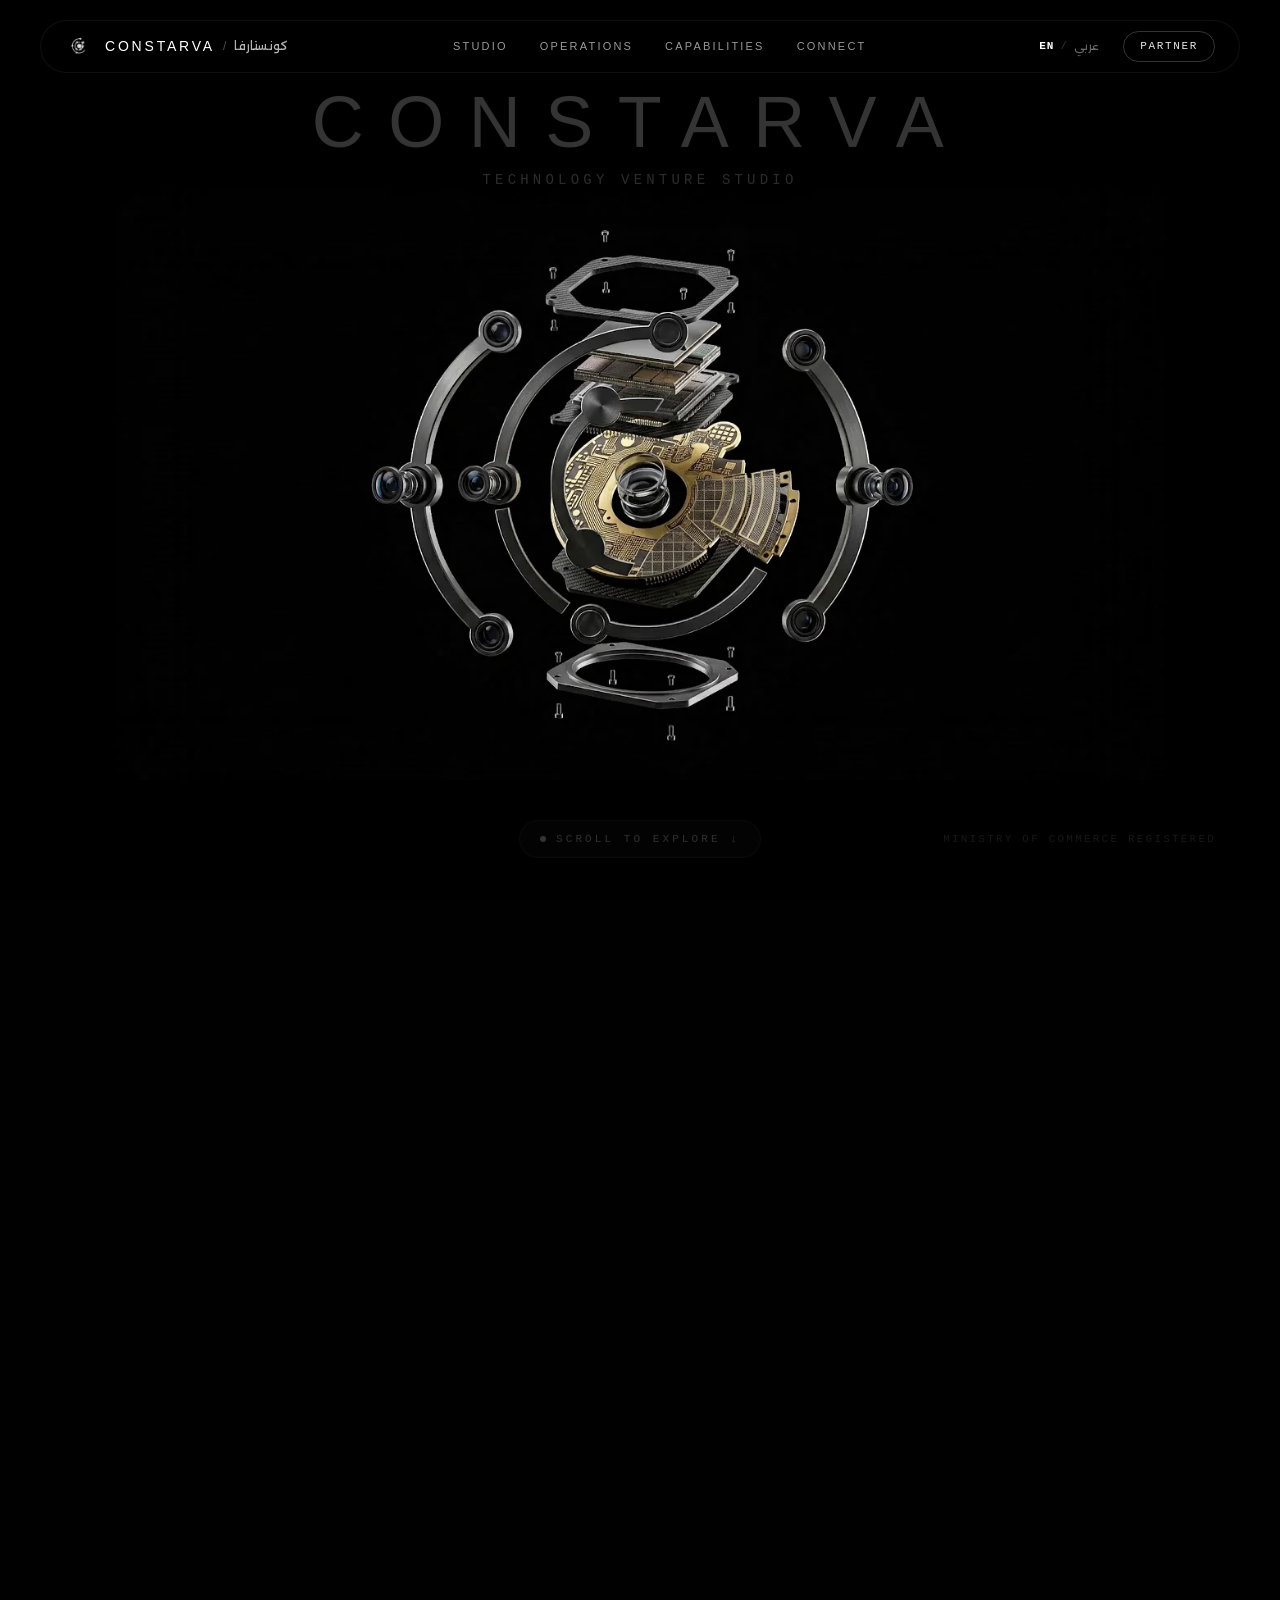
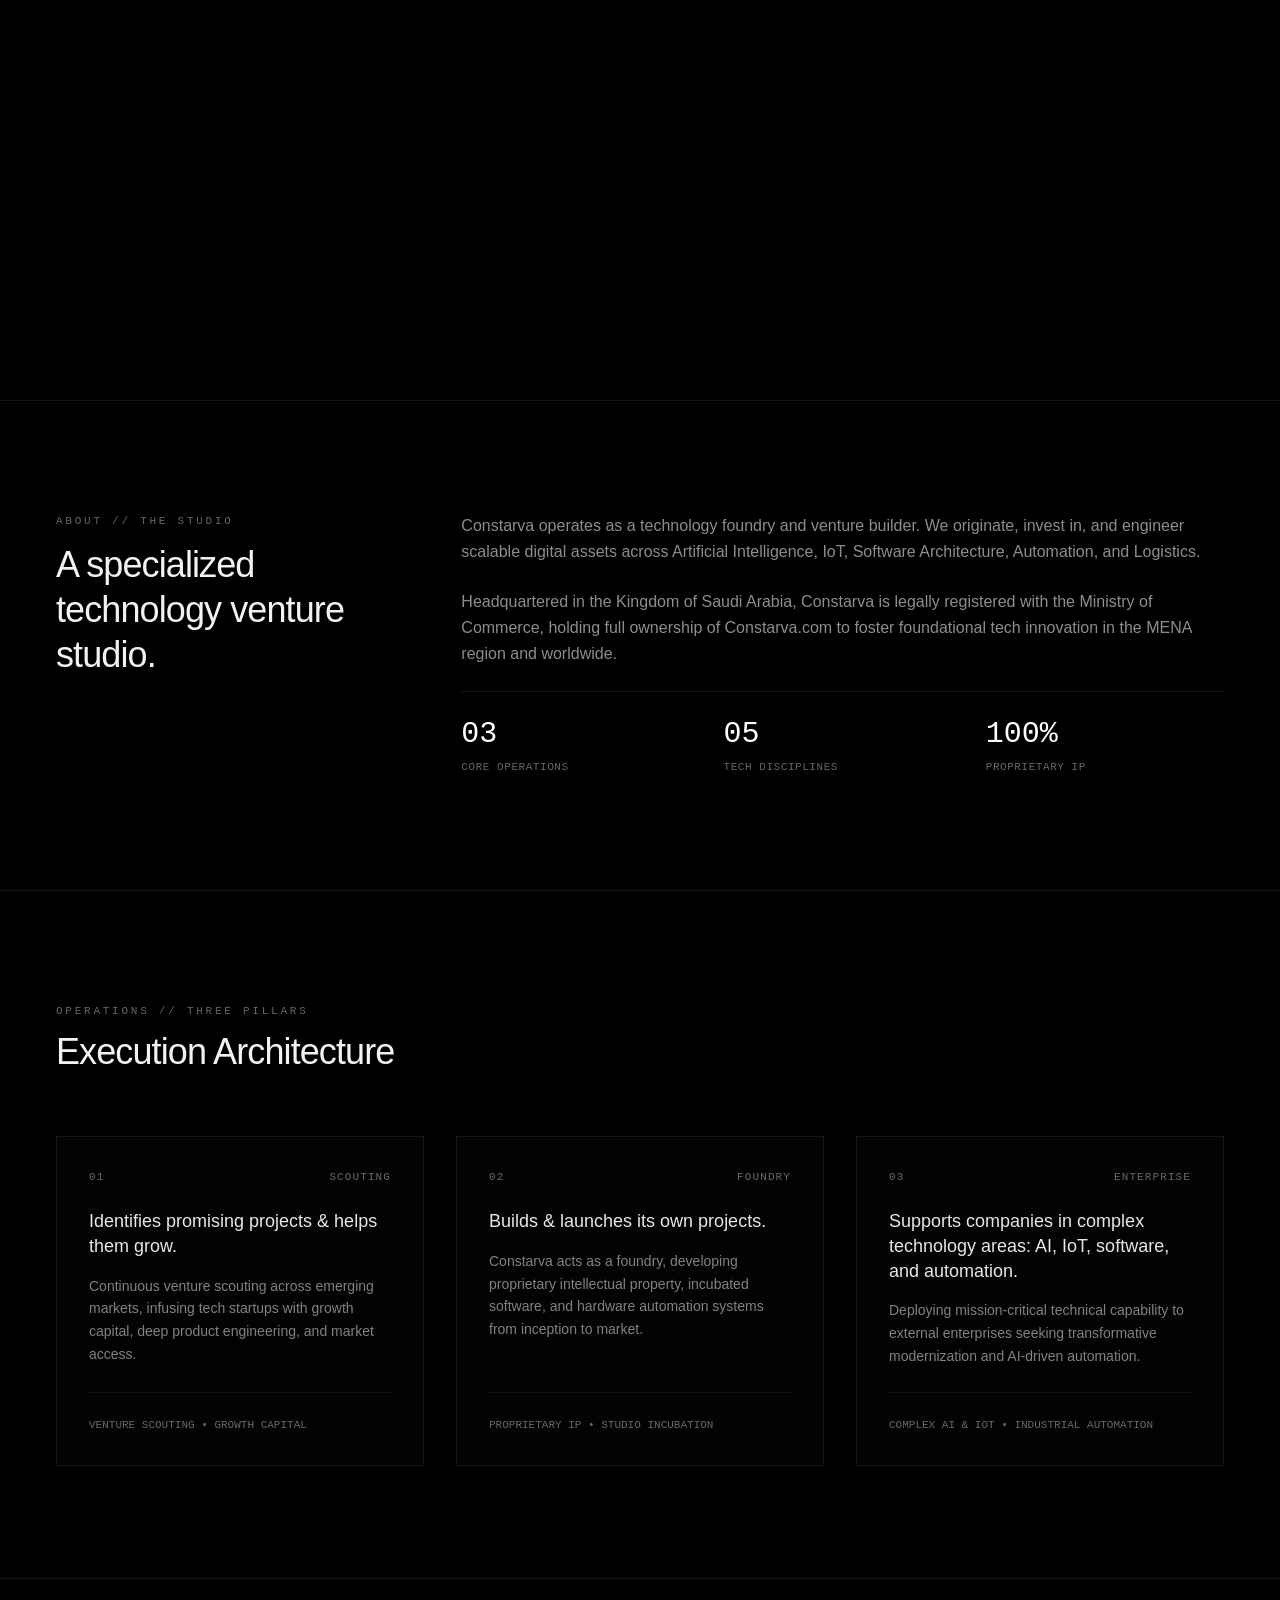
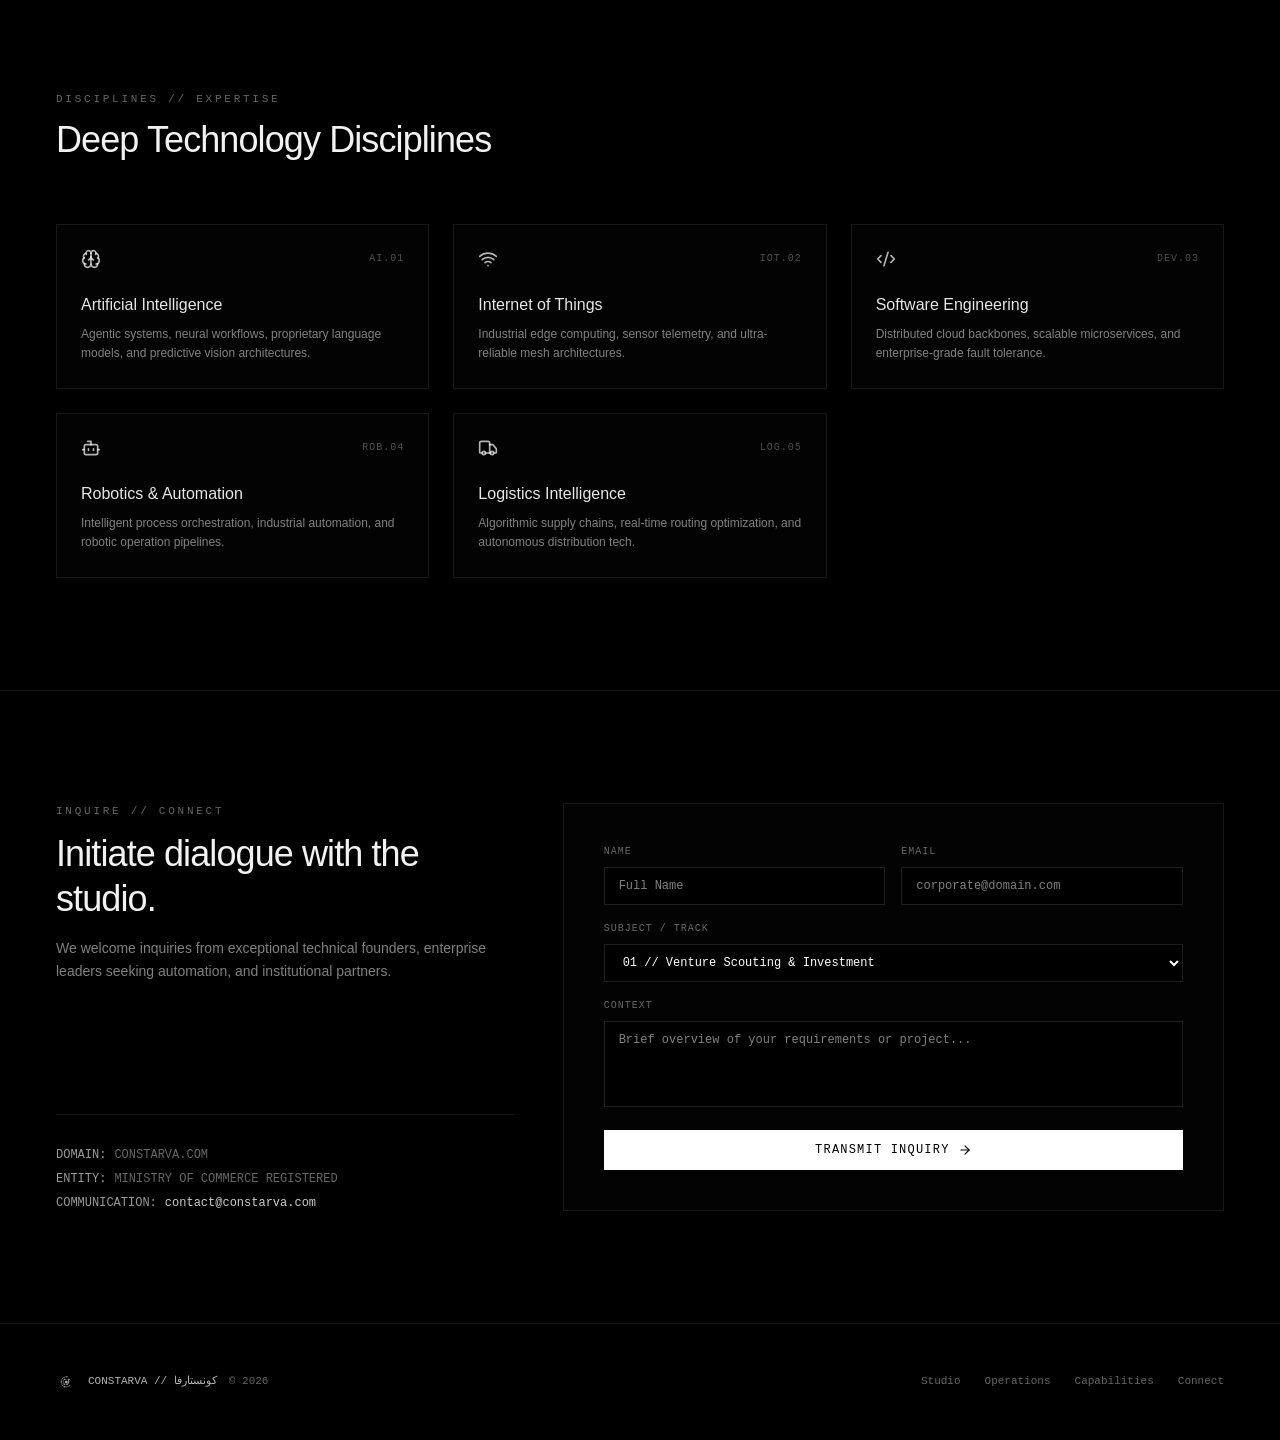
==== commit d2742370: "frame_freeze_bug" ====
--- a/index.html
+++ b/index.html
@@ -1 +1 @@
-<!DOCTYPE html><html lang="en" class="inter_7b064e0d-module__MOT0tq__variable alexandria_7564e296-module__bjjnkq__variable h-full antialiased bg-black selection:bg-white/20 selection:text-white"><head><meta charSet="utf-8"/><meta name="viewport" content="width=device-width, initial-scale=1"/><link rel="preload" href="/_next/static/media/57696fb0c8dcfe1f-s.p.29a202atpp3ye.woff2" as="font" crossorigin="" type="font/woff2"/><link rel="preload" href="/_next/static/media/83afe278b6a6bb3c-s.p.2bn3s6zvc0dyp.woff2" as="font" crossorigin="" type="font/woff2"/><link rel="preload" href="/_next/static/media/8f2ca9bed5019488-s.p.1rne3a59172go.woff2" as="font" crossorigin="" type="font/woff2"/><link rel="preload" as="image" href="/logo.png"/><link rel="stylesheet" href="/_next/static/chunks/2ciylffjjgvfo.css" data-precedence="next"/><link rel="preload" as="script" fetchPriority="low" href="/_next/static/chunks/12aruqaur5huj.js"/><script src="/_next/static/chunks/3rx7jmld6eggj.js" async=""></script><script src="/_next/static/chunks/1j_9b-l0n6u-t.js" async=""></script><script src="/_next/static/chunks/turbopack-22ngjldyd10bn.js" async=""></script><script src="/_next/static/chunks/38q-99blc-wvp.js" async=""></script><script src="/_next/static/chunks/0_shwuaw3zipl.js" async=""></script><link rel="preload" href="/new_frames_avif1/frame_0000.avif" as="image" type="image/avif"/><link rel="preload" href="/new_frames/frame_0000.webp" as="image" type="image/webp"/><title>Constarva (كونستارفا) | Technology Venture Studio • AI, IoT &amp; Automation</title><meta name="description" content="Constarva (كونستارفا) is a premier technology venture studio managing, building, and growing technology projects across AI, IoT, software, automation, and emerging technologies. استوديو تقني استثماري يبني حلولاً قابلة للتوسع في مجالات الذكاء الاصطناعي، وإنترنت الأشياء، والأتمتة، واللوجستيات."/><meta name="application-name" content="Constarva"/><link rel="author" href="https://constarva.com"/><meta name="author" content="Constarva"/><meta name="keywords" content="Constarva,كونستارفا,Technology Venture Studio,استوديو تقني استثماري,AI,الذكاء الاصطناعي,IoT,إنترنت الأشياء,Software,البرمجيات,Automation,الأتمتة,Logistics Tech,التقنيات اللوجستية,Venture Scouting,Saudi Arabia Tech,Riyadh,MENA Tech,Deep Tech Studio"/><meta name="creator" content="Constarva"/><meta name="publisher" content="Constarva"/><meta name="robots" content="index, follow"/><meta name="googlebot" content="index, follow, max-video-preview:-1, max-image-preview:large, max-snippet:-1"/><link rel="canonical" href="https://constarva.com"/><link rel="alternate" hrefLang="en-US" href="https://constarva.com"/><link rel="alternate" hrefLang="ar-SA" href="https://constarva.com/?lang=ar"/><link rel="alternate" hrefLang="x-default" href="https://constarva.com"/><meta name="format-detection" content="telephone=no, address=no, email=no"/><meta property="og:title" content="Constarva (كونستارفا) | Technology Venture Studio"/><meta property="og:description" content="Managing, building, and growing technology projects across AI, IoT, software, automation, and emerging technologies. استوديو تقني استثماري يبني حلولاً قابلة للتوسع."/><meta property="og:url" content="https://constarva.com"/><meta property="og:site_name" content="Constarva"/><meta property="og:locale" content="en_US"/><meta property="og:image" content="https://constarva.com/logo.png"/><meta property="og:image:width" content="1024"/><meta property="og:image:height" content="1024"/><meta property="og:image:alt" content="Constarva Monogram Logo"/><meta property="og:locale:alternate" content="ar_SA"/><meta property="og:type" content="website"/><meta name="twitter:card" content="summary_large_image"/><meta name="twitter:creator" content="@constarva"/><meta name="twitter:title" content="Constarva (كونستارفا) | Technology Venture Studio"/><meta name="twitter:description" content="Managing, building, and growing technology projects across AI, IoT, software, automation, and emerging technologies."/><meta name="twitter:image" content="https://constarva.com/logo.png"/><link rel="icon" href="/favicon.ico?favicon.0_pphp1-zv6bz.ico" sizes="32x32" type="image/x-icon"/><link rel="icon" href="/icon.png"/><link rel="icon" href="/favicon.png" sizes="32x32" type="image/png"/><link rel="apple-touch-icon" href="/apple-icon.png"/><meta name="next-size-adjust" content=""/><link rel="icon" href="/favicon.ico" sizes="any"/><link rel="icon" href="/icon.png" type="image/png"/><link rel="apple-touch-icon" href="/apple-icon.png"/><link rel="preload" href="/new_frames_avif1/frame_0000.avif" as="image" type="image/avif"/><link rel="preload" href="/new_frames/frame_0000.webp" as="image" type="image/webp"/><script type="application/ld+json">{"@context":"https://schema.org","@type":"WebSite","@id":"https://constarva.com/#website","name":"Constarva","alternateName":["كونستارفا","Constarva Studio","Constarva Tech"],"url":"https://constarva.com","inLanguage":["en","ar"],"description":"Technology venture studio managing, building, and growing technology projects across AI, IoT, software, automation, and emerging technologies.","potentialAction":{"@type":"SearchAction","target":{"@type":"EntryPoint","urlTemplate":"https://constarva.com/?s={search_term_string}"},"query-input":"required name=search_term_string"}}</script><script type="application/ld+json">{"@context":"https://schema.org","@graph":[{"@type":"SiteNavigationElement","@id":"https://constarva.com/#nav-about","name":"About Constarva (عن كونستارفا)","description":"Overview of Constarva as a registered technology venture studio and innovation foundry.","url":"https://constarva.com/#about"},{"@type":"SiteNavigationElement","@id":"https://constarva.com/#nav-operations","name":"Core Operations (العمليات الرئيسية)","description":"Venture scouting, internal project incubation, and enterprise technology support in AI, IoT, and automation.","url":"https://constarva.com/#operations"},{"@type":"SiteNavigationElement","@id":"https://constarva.com/#nav-technologies","name":"Tech Domains (المجالات التقنية)","description":"Deep technical execution across Artificial Intelligence, IoT, Software Architecture, Robotics, and Smart Logistics.","url":"https://constarva.com/#technologies"},{"@type":"SiteNavigationElement","@id":"https://constarva.com/#nav-contact","name":"Partner & Contact (تواصل معنا)","description":"Inquire for venture acceleration, corporate engineering support, or studio partnerships.","url":"https://constarva.com/#contact"}]}</script><script type="application/ld+json">{"@context":"https://schema.org","@type":"Organization","@id":"https://constarva.com/#organization","name":"Constarva","alternateName":"كونستارفا","legalName":"Constarva","url":"https://constarva.com","logo":"https://constarva.com/logo.png","description":"Official entity registered with the Ministry of Commerce. Technology venture studio managing, building, and growing technology projects.","contactPoint":{"@type":"ContactPoint","email":"contact@constarva.com","contactType":"customer service","availableLanguage":["English","Arabic"]}}</script><script src="/_next/static/chunks/0cz1d0mv5g_q7.js" noModule=""></script></head><body class="min-h-full flex flex-col bg-black text-white font-sans overflow-x-hidden"><div hidden=""><!--$--><!--/$--></div><main class="relative flex min-h-screen flex-col bg-black text-white selection:bg-sky-500/30 selection:text-white"><header class="fixed top-0 left-0 right-0 z-50 transition-all duration-300 px-4 sm:px-6 md:px-10 pt-3 sm:pt-5"><div class="max-w-7xl mx-auto rounded-full transition-all duration-500 flex items-center justify-between px-4 sm:px-6 py-2 sm:py-2.5 bg-black/40 backdrop-blur-md border border-white/[0.06]"><a href="#" class="flex items-center gap-3 group focus:outline-none"><div class="relative w-7 h-7 rounded-full overflow-hidden flex items-center justify-center opacity-90 group-hover:opacity-100 transition-opacity"><img alt="Constarva Monogram" width="28" height="28" decoding="async" data-nimg="1" class="object-contain" style="color:transparent" src="/logo.png"/></div><div class="flex items-center gap-2"><span class="text-white text-sm tracking-[0.2em] uppercase font-sans font-medium">Constarva</span><span class="text-white/30 text-xs">/</span><span class="text-white/70 text-xs font-arabic font-normal">كونستارفا</span></div></a><nav class="hidden md:flex items-center gap-8"><a href="#about" class="text-[11px] tracking-[0.2em] uppercase text-white/60 hover:text-white transition-colors duration-200">Studio</a><a href="#operations" class="text-[11px] tracking-[0.2em] uppercase text-white/60 hover:text-white transition-colors duration-200">Operations</a><a href="#technologies" class="text-[11px] tracking-[0.2em] uppercase text-white/60 hover:text-white transition-colors duration-200">Capabilities</a><a href="#contact" class="text-[11px] tracking-[0.2em] uppercase text-white/60 hover:text-white transition-colors duration-200">Connect</a></nav><div class="flex items-center gap-4"><button aria-label="Toggle language" class="text-[11px] font-mono tracking-widest text-white/70 hover:text-white transition-colors duration-200 flex items-center gap-1.5 px-2 py-1"><span class="text-white font-bold">EN</span><span class="text-white/20">/</span><span class="text-white/40 font-arabic">عربي</span></button><a href="#contact" class="hidden sm:inline-flex items-center text-[11px] tracking-[0.15em] uppercase font-mono px-4 py-1.5 rounded-full border border-white/20 text-white/90 hover:text-white hover:border-white/50 hover:bg-white/[0.06] transition-all duration-300">Partner</a><button aria-label="Toggle navigation menu" class="md:hidden p-1 text-white/70 hover:text-white focus:outline-none"><svg xmlns="http://www.w3.org/2000/svg" width="24" height="24" viewBox="0 0 24 24" fill="none" stroke="currentColor" stroke-width="2" stroke-linecap="round" stroke-linejoin="round" class="lucide lucide-menu w-5 h-5" aria-hidden="true"><path d="M4 5h16"></path><path d="M4 12h16"></path><path d="M4 19h16"></path></svg></button></div></div></header><div style="background-color:#000000" class="relative w-full h-[300vh] md:h-[400vh] transition-colors duration-150"><div style="background-color:#000000" class="sticky top-0 h-[100dvh] w-full overflow-hidden flex items-center justify-center transition-colors duration-150 perspective-[1200px]"><div class="absolute inset-0 pointer-events-none z-0 transition-opacity duration-700" style="background:radial-gradient(circle at 50% 48%, rgba(212, 175, 55, 0.07) 0%, rgba(255, 248, 235, 0.02) 40%, transparent 68%)"></div><canvas class="absolute inset-0 w-full h-full object-contain pointer-events-none z-10 will-change-transform" style="transform:none"></canvas><div class="absolute inset-0 z-20 flex flex-col justify-between pt-20 pb-8 sm:pt-24 sm:pb-10 md:py-14 px-5 sm:px-10 md:px-16 pointer-events-none" style="opacity:0;transform:translateY(14px)"><div class="flex flex-col items-center text-center max-w-4xl mx-auto pt-0 md:pt-4"><h1 class="text-3xl sm:text-5xl md:text-6xl lg:text-7xl font-light tracking-[0.22em] sm:tracking-[0.28em] md:tracking-[0.34em] text-white uppercase drop-shadow-[0_4px_30px_rgba(0,0,0,0.98)]">CONSTARVA</h1><p class="mt-2.5 sm:mt-3 text-[10px] sm:text-xs md:text-sm tracking-[0.3em] uppercase font-mono text-white/85 font-medium drop-shadow-[0_2px_14px_rgba(0,0,0,0.95)]">Technology Venture Studio</p></div><div class="flex-1"></div><div class="relative flex items-center justify-center w-full"><div class="flex flex-col items-center gap-2 pointer-events-auto cursor-pointer"><div class="flex items-center gap-2.5 px-5 py-2.5 rounded-full bg-white/[0.07] hover:bg-white/[0.14] backdrop-blur-2xl border border-white/[0.14] shadow-[0_4px_24px_rgba(0,0,0,0.8)] transition-all duration-300"><span class="w-1.5 h-1.5 rounded-full bg-white animate-pulse"></span><span class="text-[10px] sm:text-[11px] font-mono uppercase tracking-[0.28em] text-white/90 font-medium">SCROLL TO EXPLORE ↓</span></div></div><div class="absolute right-0 text-[10px] sm:text-[11px] font-mono tracking-[0.2em] text-white/45 hidden md:block text-right"><span>MINISTRY OF COMMERCE REGISTERED</span></div></div></div><div class="absolute inset-0 z-20 flex items-end md:items-center px-4 sm:px-6 md:px-20 lg:px-28 pb-6 sm:pb-8 md:pb-0 pointer-events-none md:justify-start" style="opacity:0;transform:translateY(20px)"><div class="w-full max-w-sm sm:max-w-md md:max-w-lg p-5 sm:p-7 md:p-8 rounded-2xl bg-black/85 md:bg-black/60 backdrop-blur-2xl border border-white/[0.12] shadow-[0_8px_32px_rgba(0,0,0,0.85)] pointer-events-auto mx-auto md:mx-0 text-center"><div class="flex items-center gap-1.5 mb-3.5"><div class="flex-1 cursor-pointer py-1"><div class="h-[2px] rounded-full bg-white transition-all duration-300 shadow-[0_0_8px_rgba(255,255,255,0.8)]"></div><span class="text-[9px] font-mono tracking-wider text-white uppercase block mt-1 font-medium">01 // SCOUT</span></div><div class="flex-1 cursor-pointer py-1"><div class="h-[2px] rounded-full bg-white/20 hover:bg-white/40 transition-all duration-300"></div><span class="text-[9px] font-mono tracking-wider text-white/40 uppercase block mt-1">02 // INCUBATE</span></div><div class="flex-1 cursor-pointer py-1"><div class="h-[2px] rounded-full bg-white/20 hover:bg-white/40 transition-all duration-300"></div><span class="text-[9px] font-mono tracking-wider text-white/40 uppercase block mt-1">03 // SCALE</span></div></div><div class="text-[10px] sm:text-[11px] font-mono tracking-[0.25em] uppercase text-white/60 mb-2">01 — SCOUTING &amp; ACCELERATION</div><h2 class="text-lg sm:text-2xl md:text-3xl lg:text-4xl font-normal tracking-tight text-white leading-snug drop-shadow-[0_2px_12px_rgba(0,0,0,0.9)]">Accelerating High-Potential Ventures</h2><div class="w-8 h-[1px] bg-white/30 my-3 mx-auto"></div><p class="text-xs sm:text-sm text-white/70 leading-relaxed font-light max-w-md mx-auto">Strategic capital, venture architecture, and engineering leverage to achieve exponential scale.</p></div></div><div class="absolute inset-0 z-20 flex items-end md:items-center px-4 sm:px-6 md:px-20 lg:px-28 pb-6 sm:pb-8 md:pb-0 pointer-events-none md:justify-end" style="opacity:0;transform:translateY(20px)"><div class="w-full max-w-sm sm:max-w-md md:max-w-lg p-5 sm:p-7 md:p-8 rounded-2xl bg-black/85 md:bg-black/60 backdrop-blur-2xl border border-white/[0.12] shadow-[0_8px_32px_rgba(0,0,0,0.85)] pointer-events-auto mx-auto md:mx-0 text-center"><div class="flex items-center gap-1.5 mb-3.5"><div class="flex-1 cursor-pointer py-1"><div class="h-[2px] rounded-full bg-white/40 hover:bg-white/60 transition-all duration-300"></div><span class="text-[9px] font-mono tracking-wider text-white/40 uppercase block mt-1">01 // SCOUT</span></div><div class="flex-1 cursor-pointer py-1"><div class="h-[2px] rounded-full bg-white transition-all duration-300 shadow-[0_0_8px_rgba(255,255,255,0.8)]"></div><span class="text-[9px] font-mono tracking-wider text-white uppercase block mt-1 font-medium">02 // INCUBATE</span></div><div class="flex-1 cursor-pointer py-1"><div class="h-[2px] rounded-full bg-white/20 hover:bg-white/40 transition-all duration-300"></div><span class="text-[9px] font-mono tracking-wider text-white/40 uppercase block mt-1">03 // SCALE</span></div></div><div class="text-[10px] sm:text-[11px] font-mono tracking-[0.25em] uppercase text-white/60 mb-2">02 — FOUNDRY &amp; INCUBATION</div><h2 class="text-lg sm:text-2xl md:text-3xl lg:text-4xl font-normal tracking-tight text-white leading-snug drop-shadow-[0_2px_12px_rgba(0,0,0,0.9)]">Proprietary Deep-Tech Foundry</h2><div class="w-8 h-[1px] bg-white/30 my-3 mx-auto"></div><p class="text-xs sm:text-sm text-white/70 leading-relaxed font-light max-w-md mx-auto">Designing, engineering, and launching sovereign digital assets with full intellectual property ownership.</p></div></div><div class="absolute inset-0 z-20 flex items-end md:items-center justify-center px-4 sm:px-6 md:px-8 pb-6 sm:pb-8 md:pb-0 pointer-events-none" style="opacity:0;transform:translateY(20px)"><div class="w-full max-w-sm sm:max-w-md md:max-w-2xl p-5 sm:p-7 md:p-10 rounded-2xl bg-black/85 md:bg-black/60 backdrop-blur-2xl border border-white/[0.12] shadow-[0_8px_32px_rgba(0,0,0,0.85)] pointer-events-auto text-center mx-auto"><div class="flex items-center gap-1.5 mb-3.5"><div class="flex-1 cursor-pointer py-1"><div class="h-[2px] rounded-full bg-white/40 hover:bg-white/60 transition-all duration-300"></div><span class="text-[9px] font-mono tracking-wider text-white/40 uppercase block mt-1">01 // SCOUT</span></div><div class="flex-1 cursor-pointer py-1"><div class="h-[2px] rounded-full bg-white/40 hover:bg-white/60 transition-all duration-300"></div><span class="text-[9px] font-mono tracking-wider text-white/40 uppercase block mt-1">02 // INCUBATE</span></div><div class="flex-1 cursor-pointer py-1"><div class="h-[2px] rounded-full bg-white transition-all duration-300 shadow-[0_0_8px_rgba(255,255,255,0.8)]"></div><span class="text-[9px] font-mono tracking-wider text-white uppercase block mt-1 font-medium">03 // SCALE</span></div></div><div class="text-[10px] sm:text-[11px] font-mono tracking-[0.25em] uppercase text-white/60 mb-2">03 — ENTERPRISE CAPABILITY</div><h2 class="text-lg sm:text-2xl md:text-3xl lg:text-5xl font-normal tracking-tight text-white leading-snug md:leading-tight drop-shadow-[0_2px_14px_rgba(0,0,0,0.9)]">Mission-Critical Tech Integration</h2><p class="mt-2.5 sm:mt-3 text-xs sm:text-sm text-white/70 max-w-lg mx-auto leading-relaxed font-light">Empowering enterprises and government entities across Saudi Arabia and the MENA region in AI, IoT, and automation.</p><div class="mt-5 sm:mt-7 flex items-center justify-center gap-3 sm:gap-4 pointer-events-auto"><a href="#operations" class="px-5 sm:px-6 py-2 rounded-full border border-white/30 text-white text-[11px] sm:text-xs font-mono tracking-wider hover:bg-white hover:text-black transition-all duration-300">Operations</a><a href="#contact" class="px-5 sm:px-6 py-2 rounded-full bg-white text-black text-[11px] sm:text-xs font-mono tracking-wider hover:bg-white/80 transition-all duration-300 shadow-md font-medium">Connect</a></div></div></div></div></div><div class="relative w-full bg-black text-white/80 z-20 overflow-hidden font-sans"><section id="about" class="py-16 sm:py-24 md:py-28 px-5 sm:px-10 md:px-14 max-w-7xl mx-auto border-t border-white/[0.08]"><div class="grid grid-cols-1 lg:grid-cols-12 gap-12 items-start"><div class="lg:col-span-4"><div class="text-[11px] font-mono tracking-[0.25em] uppercase text-white/40 mb-3">ABOUT // THE STUDIO</div><h2 class="text-2xl sm:text-4xl font-light tracking-tight text-white/95 leading-tight">A specialized technology venture studio.</h2></div><div class="lg:col-span-8 space-y-6 text-sm sm:text-base text-white/55 font-light leading-relaxed"><p>Constarva operates as a technology foundry and venture builder. We originate, invest in, and engineer scalable digital assets across Artificial Intelligence, IoT, Software Architecture, Automation, and Logistics.</p><p>Headquartered in the Kingdom of Saudi Arabia, Constarva is legally registered with the Ministry of Commerce, holding full ownership of Constarva.com to foster foundational tech innovation in the MENA region and worldwide.</p><div class="grid grid-cols-3 gap-6 pt-6 border-t border-white/[0.08]"><div><span class="block text-2xl sm:text-3xl font-light text-white font-mono">03</span><span class="text-[11px] font-mono tracking-wider uppercase text-white/40">Core Operations</span></div><div><span class="block text-2xl sm:text-3xl font-light text-white font-mono">05</span><span class="text-[11px] font-mono tracking-wider uppercase text-white/40">Tech Disciplines</span></div><div><span class="block text-2xl sm:text-3xl font-light text-white font-mono">100%</span><span class="text-[11px] font-mono tracking-wider uppercase text-white/40">Proprietary IP</span></div></div></div></div></section><section id="operations" class="py-16 sm:py-24 md:py-28 px-5 sm:px-10 md:px-14 max-w-7xl mx-auto border-t border-white/[0.08]"><div class="max-w-xl mb-16"><div class="text-[11px] font-mono tracking-[0.25em] uppercase text-white/40 mb-3">OPERATIONS // THREE PILLARS</div><h2 class="text-2xl sm:text-4xl font-light tracking-tight text-white/95">Execution Architecture</h2></div><div class="grid grid-cols-1 md:grid-cols-3 gap-8"><div class="p-8 border border-white/[0.08] hover:border-white/20 transition-colors flex flex-col justify-between h-full bg-white/[0.01]"><div><div class="flex items-center justify-between text-[11px] font-mono tracking-widest text-white/40 mb-6"><span>01</span><span>SCOUTING</span></div><h3 class="text-lg font-medium text-white/90 mb-4 leading-snug">Identifies promising projects &amp; helps them grow.</h3><p class="text-xs sm:text-sm text-white/50 leading-relaxed font-light">Continuous venture scouting across emerging markets, infusing tech startups with growth capital, deep product engineering, and market access.</p></div><div class="pt-6 mt-6 border-t border-white/[0.06] text-[11px] font-mono text-white/40 uppercase">Venture Scouting • Growth Capital</div></div><div class="p-8 border border-white/[0.08] hover:border-white/20 transition-colors flex flex-col justify-between h-full bg-white/[0.01]"><div><div class="flex items-center justify-between text-[11px] font-mono tracking-widest text-white/40 mb-6"><span>02</span><span>FOUNDRY</span></div><h3 class="text-lg font-medium text-white/90 mb-4 leading-snug">Builds &amp; launches its own projects.</h3><p class="text-xs sm:text-sm text-white/50 leading-relaxed font-light">Constarva acts as a foundry, developing proprietary intellectual property, incubated software, and hardware automation systems from inception to market.</p></div><div class="pt-6 mt-6 border-t border-white/[0.06] text-[11px] font-mono text-white/40 uppercase">Proprietary IP • Studio Incubation</div></div><div class="p-8 border border-white/[0.08] hover:border-white/20 transition-colors flex flex-col justify-between h-full bg-white/[0.01]"><div><div class="flex items-center justify-between text-[11px] font-mono tracking-widest text-white/40 mb-6"><span>03</span><span>ENTERPRISE</span></div><h3 class="text-lg font-medium text-white/90 mb-4 leading-snug">Supports companies in complex technology areas: AI, IoT, software, and automation.</h3><p class="text-xs sm:text-sm text-white/50 leading-relaxed font-light">Deploying mission-critical technical capability to external enterprises seeking transformative modernization and AI-driven automation.</p></div><div class="pt-6 mt-6 border-t border-white/[0.06] text-[11px] font-mono text-white/40 uppercase">Complex AI &amp; IoT • Industrial Automation</div></div></div></section><section id="technologies" class="py-16 sm:py-24 md:py-28 px-5 sm:px-10 md:px-14 max-w-7xl mx-auto border-t border-white/[0.08]"><div class="max-w-xl mb-16"><div class="text-[11px] font-mono tracking-[0.25em] uppercase text-white/40 mb-3">DISCIPLINES // EXPERTISE</div><h2 class="text-2xl sm:text-4xl font-light tracking-tight text-white/95">Deep Technology Disciplines</h2></div><div class="grid grid-cols-1 md:grid-cols-2 lg:grid-cols-3 gap-6"><div class="p-6 border border-white/[0.08] hover:border-white/20 transition-all bg-white/[0.01]"><div class="flex items-center justify-between mb-6"><svg xmlns="http://www.w3.org/2000/svg" width="24" height="24" viewBox="0 0 24 24" fill="none" stroke="currentColor" stroke-width="2" stroke-linecap="round" stroke-linejoin="round" class="lucide lucide-brain w-5 h-5 text-white/70" aria-hidden="true"><path d="M12 18V5"></path><path d="M15 13a4.17 4.17 0 0 1-3-4 4.17 4.17 0 0 1-3 4"></path><path d="M17.598 6.5A3 3 0 1 0 12 5a3 3 0 1 0-5.598 1.5"></path><path d="M17.997 5.125a4 4 0 0 1 2.526 5.77"></path><path d="M18 18a4 4 0 0 0 2-7.464"></path><path d="M19.967 17.483A4 4 0 1 1 12 18a4 4 0 1 1-7.967-.517"></path><path d="M6 18a4 4 0 0 1-2-7.464"></path><path d="M6.003 5.125a4 4 0 0 0-2.526 5.77"></path></svg><span class="text-[10px] font-mono text-white/30 tracking-widest uppercase">AI.01</span></div><h3 class="text-base font-medium text-white/90 mb-2">Artificial Intelligence</h3><p class="text-xs text-white/50 leading-relaxed font-light">Agentic systems, neural workflows, proprietary language models, and predictive vision architectures.</p></div><div class="p-6 border border-white/[0.08] hover:border-white/20 transition-all bg-white/[0.01]"><div class="flex items-center justify-between mb-6"><svg xmlns="http://www.w3.org/2000/svg" width="24" height="24" viewBox="0 0 24 24" fill="none" stroke="currentColor" stroke-width="2" stroke-linecap="round" stroke-linejoin="round" class="lucide lucide-wifi w-5 h-5 text-white/70" aria-hidden="true"><path d="M12 20h.01"></path><path d="M2 8.82a15 15 0 0 1 20 0"></path><path d="M5 12.859a10 10 0 0 1 14 0"></path><path d="M8.5 16.429a5 5 0 0 1 7 0"></path></svg><span class="text-[10px] font-mono text-white/30 tracking-widest uppercase">IOT.02</span></div><h3 class="text-base font-medium text-white/90 mb-2">Internet of Things</h3><p class="text-xs text-white/50 leading-relaxed font-light">Industrial edge computing, sensor telemetry, and ultra-reliable mesh architectures.</p></div><div class="p-6 border border-white/[0.08] hover:border-white/20 transition-all bg-white/[0.01]"><div class="flex items-center justify-between mb-6"><svg xmlns="http://www.w3.org/2000/svg" width="24" height="24" viewBox="0 0 24 24" fill="none" stroke="currentColor" stroke-width="2" stroke-linecap="round" stroke-linejoin="round" class="lucide lucide-code-xml lucide-code-2 w-5 h-5 text-white/70" aria-hidden="true"><path d="m18 16 4-4-4-4"></path><path d="m6 8-4 4 4 4"></path><path d="m14.5 4-5 16"></path></svg><span class="text-[10px] font-mono text-white/30 tracking-widest uppercase">DEV.03</span></div><h3 class="text-base font-medium text-white/90 mb-2">Software Engineering</h3><p class="text-xs text-white/50 leading-relaxed font-light">Distributed cloud backbones, scalable microservices, and enterprise-grade fault tolerance.</p></div><div class="p-6 border border-white/[0.08] hover:border-white/20 transition-all bg-white/[0.01]"><div class="flex items-center justify-between mb-6"><svg xmlns="http://www.w3.org/2000/svg" width="24" height="24" viewBox="0 0 24 24" fill="none" stroke="currentColor" stroke-width="2" stroke-linecap="round" stroke-linejoin="round" class="lucide lucide-bot w-5 h-5 text-white/70" aria-hidden="true"><path d="M12 8V4H8"></path><rect width="16" height="12" x="4" y="8" rx="2"></rect><path d="M2 14h2"></path><path d="M20 14h2"></path><path d="M15 13v2"></path><path d="M9 13v2"></path></svg><span class="text-[10px] font-mono text-white/30 tracking-widest uppercase">ROB.04</span></div><h3 class="text-base font-medium text-white/90 mb-2">Robotics &amp; Automation</h3><p class="text-xs text-white/50 leading-relaxed font-light">Intelligent process orchestration, industrial automation, and robotic operation pipelines.</p></div><div class="p-6 border border-white/[0.08] hover:border-white/20 transition-all bg-white/[0.01]"><div class="flex items-center justify-between mb-6"><svg xmlns="http://www.w3.org/2000/svg" width="24" height="24" viewBox="0 0 24 24" fill="none" stroke="currentColor" stroke-width="2" stroke-linecap="round" stroke-linejoin="round" class="lucide lucide-truck w-5 h-5 text-white/70" aria-hidden="true"><path d="M14 18V6a2 2 0 0 0-2-2H4a2 2 0 0 0-2 2v11a1 1 0 0 0 1 1h2"></path><path d="M15 18H9"></path><path d="M19 18h2a1 1 0 0 0 1-1v-3.65a1 1 0 0 0-.22-.624l-3.48-4.35A1 1 0 0 0 17.52 8H14"></path><circle cx="17" cy="18" r="2"></circle><circle cx="7" cy="18" r="2"></circle></svg><span class="text-[10px] font-mono text-white/30 tracking-widest uppercase">LOG.05</span></div><h3 class="text-base font-medium text-white/90 mb-2">Logistics Intelligence</h3><p class="text-xs text-white/50 leading-relaxed font-light">Algorithmic supply chains, real-time routing optimization, and autonomous distribution tech.</p></div></div></section><section id="contact" class="py-16 sm:py-24 md:py-28 px-5 sm:px-10 md:px-14 max-w-7xl mx-auto border-t border-white/[0.08]"><div class="grid grid-cols-1 lg:grid-cols-12 gap-12"><div class="lg:col-span-5 flex flex-col justify-between"><div><div class="text-[11px] font-mono tracking-[0.25em] uppercase text-white/40 mb-3">INQUIRE // CONNECT</div><h2 class="text-2xl sm:text-4xl font-light tracking-tight text-white/95 leading-tight">Initiate dialogue with the studio.</h2><p class="mt-4 text-xs sm:text-sm text-white/50 leading-relaxed font-light">We welcome inquiries from exceptional technical founders, enterprise leaders seeking automation, and institutional partners.</p></div><div class="mt-8 pt-8 border-t border-white/[0.08] space-y-2 text-xs font-mono text-white/40"><div class="flex items-center gap-2"><span class="text-white/60">DOMAIN:</span><span>CONSTARVA.COM</span></div><div class="flex items-center gap-2"><span class="text-white/60">ENTITY:</span><span>MINISTRY OF COMMERCE REGISTERED</span></div><div class="flex items-center gap-2"><span class="text-white/60">COMMUNICATION:</span><span class="text-white/80">contact@constarva.com</span></div></div></div><div class="lg:col-span-7 border border-white/[0.08] p-8 sm:p-10 bg-white/[0.01]"><form class="space-y-4"><div class="grid grid-cols-1 sm:grid-cols-2 gap-4"><div><label class="block text-[10px] font-mono tracking-widest uppercase text-white/40 mb-2">Name</label><input type="text" required="" placeholder="Full Name" class="w-full px-3.5 py-2.5 bg-black border border-white/[0.12] text-white text-xs font-mono focus:outline-none focus:border-white transition-colors" value=""/></div><div><label class="block text-[10px] font-mono tracking-widest uppercase text-white/40 mb-2">Email</label><input type="email" required="" placeholder="corporate@domain.com" class="w-full px-3.5 py-2.5 bg-black border border-white/[0.12] text-white text-xs font-mono focus:outline-none focus:border-white transition-colors" value=""/></div></div><div><label class="block text-[10px] font-mono tracking-widest uppercase text-white/40 mb-2">Subject / Track</label><select class="w-full px-3.5 py-2.5 bg-black border border-white/[0.12] text-white text-xs font-mono focus:outline-none focus:border-white transition-colors"><option value="scouting" selected="">01 // Venture Scouting &amp; Investment</option><option value="foundry">02 // Studio Incubation &amp; Co-building</option><option value="enterprise">03 // Enterprise Tech (AI, IoT, Automation)</option></select></div><div><label class="block text-[10px] font-mono tracking-widest uppercase text-white/40 mb-2">Context</label><textarea rows="4" required="" placeholder="Brief overview of your requirements or project..." class="w-full px-3.5 py-2.5 bg-black border border-white/[0.12] text-white text-xs font-mono focus:outline-none focus:border-white transition-colors resize-none"></textarea></div><button type="submit" class="w-full py-3 bg-white text-black font-mono text-xs uppercase tracking-widest hover:bg-white/80 transition-colors flex items-center justify-center gap-2"><span>Transmit Inquiry</span><svg xmlns="http://www.w3.org/2000/svg" width="24" height="24" viewBox="0 0 24 24" fill="none" stroke="currentColor" stroke-width="2" stroke-linecap="round" stroke-linejoin="round" class="lucide lucide-arrow-right w-3.5 h-3.5" aria-hidden="true"><path d="M5 12h14"></path><path d="m12 5 7 7-7 7"></path></svg></button></form></div></div></section><footer class="py-12 px-6 sm:px-14 max-w-7xl mx-auto border-t border-white/[0.08] flex flex-col sm:flex-row items-center justify-between gap-6 text-[11px] font-mono text-white/40"><div class="flex items-center gap-3"><div class="relative w-5 h-5 opacity-70"><img alt="Constarva Monogram" loading="lazy" width="20" height="20" decoding="async" data-nimg="1" class="object-contain" style="color:transparent" src="/logo.png"/></div><span class="text-white/70">CONSTARVA // كونستارفا</span><span>© <!-- -->2026</span></div><div class="flex items-center gap-6"><a href="#about" class="hover:text-white transition-colors">Studio</a><a href="#operations" class="hover:text-white transition-colors">Operations</a><a href="#technologies" class="hover:text-white transition-colors">Capabilities</a><a href="#contact" class="hover:text-white transition-colors">Connect</a></div></footer></div></main><!--$--><!--/$--><script src="/_next/static/chunks/12aruqaur5huj.js" id="_R_" async=""></script><script>(self.__next_f=self.__next_f||[]).push([0])</script><script>self.__next_f.push([1,"1:\"$Sreact.fragment\"\n7:I[68027,[\"/_next/static/chunks/38q-99blc-wvp.js\"],\"default\",1]\n:HL[\"/_next/static/chunks/2ciylffjjgvfo.css\",\"style\"]\n:HL[\"/_next/static/media/57696fb0c8dcfe1f-s.p.29a202atpp3ye.woff2\",\"font\",{\"crossOrigin\":\"\",\"type\":\"font/woff2\"}]\n:HL[\"/_next/static/media/83afe278b6a6bb3c-s.p.2bn3s6zvc0dyp.woff2\",\"font\",{\"crossOrigin\":\"\",\"type\":\"font/woff2\"}]\n:HL[\"/_next/static/media/8f2ca9bed5019488-s.p.1rne3a59172go.woff2\",\"font\",{\"crossOrigin\":\"\",\"type\":\"font/woff2\"}]\n:HL[\"/new_frames_avif1/frame_0000.avif\",\"image\",{\"type\":\"image/avif\"}]\n:HL[\"/new_frames/frame_0000.webp\",\"image\",{\"type\":\"image/webp\"}]\n2:T4b3,{\"@context\":\"https://schema.org\",\"@graph\":[{\"@type\":\"SiteNavigationElement\",\"@id\":\"https://constarva.com/#nav-about\",\"name\":\"About Constarva (عن كونستارفا)\",\"description\":\"Overview of Constarva as a registered technology venture studio and innovation foundry.\",\"url\":\"https://constarva.com/#about\"},{\"@type\":\"SiteNavigationElement\",\"@id\":\"https://constarva.com/#nav-operations\",\"name\":\"Core Operations (العمليات الرئيسية)\",\"description\":\"Venture scouting, internal project incubation, and enterprise technology support in AI, IoT, and automation.\",\"url\":\"https://constarva.com/#operations\"},{\"@type\":\"SiteNavigationElement\",\"@id\":\"https://constarva.com/#nav-technologies\",\"name\":\"Tech Domains (المجالات التقنية)\",\"description\":\"Deep technical execution across Artificial Intelligence, IoT, Software Architecture, Robotics, and Smart Logistics.\",\"url\":\"https://constarva.com/#technologies\"},{\"@type\":\"SiteNavigationElement\",\"@id\":\"https://constarva.com/#nav-contact\",\"name\":\"Partner \u0026 Contact (تواصل معنا)\",\"description\":\"Inquire for venture acceleration, corporate engineering support, or studio partnerships.\",\"url\":\"https://constarva.com/#contact\"}]}0:{\"P\":null,\"c\":[\"\",\"\"],\"q\":\"\",\"i\":false,\"f\":[[[\"\",{\"children\":[\"__PAGE__\",{},\"$undefined\",\"$undefined\",4608]},\"$undefined\",\"$undefined\",4624],[[\"$\",\"$1\",\"c\",{\"children\":[[[\"$\",\"link\",\"0\",{\"rel\":\"stylesheet\",\"href\":\"/_next/static/chunks/2ciylffjjgvfo.css\",\"precedence\":\"next\",\"crossOrigin\":\"$undefined\",\"nonce\":\"$undefined\"}],[\"$\",\"script\",\"script-0\",{\"src\":\"/_next/static/chunks/38q-99blc-wvp.js\",\"async\":true,\"nonce\":\"$undefined\"}]],[\"$\",\"html\",null,{\"lang\":\"en\",\"className\":\"inter_7b064e0d-module__MOT0tq__variable alexandria_7564e296-module__bjjnkq__variable h-full antialiased bg-black selection:bg-white/20 selection:text-white\",\"children\":[[\"$\",\"head\",null,{\"children\":[[\"$\",\"link\",null,{\"rel\":\"icon\",\"href\":\"/favicon.ico\",\"sizes\":\"any\"}],[\"$\",\"link\",null,{\"rel\":\"icon\",\"href\":\"/icon.png\",\"type\":\"image/png\"}],[\"$\",\"link\",null,{\"rel\":\"apple-touch-icon\",\"href\":\"/apple-icon.png\"}],[\"$\",\"link\",null,{\"rel\":\"preload\",\"href\":\"/new_frames_avif1/frame_0000.avif\",\"as\":\"image\",\"type\":\"image/avif\"}],[\"$\",\"link\",null,{\"rel\":\"preload\",\"href\":\"/new_frames/frame_0000.webp\",\"as\":\"image\",\"type\":\"image/webp\"}],[\"$\",\"script\",null,{\"type\":\"application/ld+json\",\"dangerouslySetInnerHTML\":{\"__html\":\"{\\\"@context\\\":\\\"https://schema.org\\\",\\\"@type\\\":\\\"WebSite\\\",\\\"@id\\\":\\\"https://constarva.com/#website\\\",\\\"name\\\":\\\"Constarva\\\",\\\"alternateName\\\":[\\\"كونستارفا\\\",\\\"Constarva Studio\\\",\\\"Constarva Tech\\\"],\\\"url\\\":\\\"https://constarva.com\\\",\\\"inLanguage\\\":[\\\"en\\\",\\\"ar\\\"],\\\"description\\\":\\\"Technology venture studio managing, building, and growing technology projects across AI, IoT, software, automation, and emerging technologies.\\\",\\\"potentialAction\\\":{\\\"@type\\\":\\\"SearchAction\\\",\\\"target\\\":{\\\"@type\\\":\\\"EntryPoint\\\",\\\"urlTemplate\\\":\\\"https://constarva.com/?s={search_term_string}\\\"},\\\"query-input\\\":\\\"required name=search_term_string\\\"}}\"}}],[\"$\",\"script\",null,{\"type\":\"application/ld+json\",\"dangerouslySetInnerHTML\":{\"__html\":\"$2\"}}],[\"$\",\"script\",null,{\"type\":\"application/ld+json\",\"dangerouslySetInnerHTML\":{\"__html\":\"{\\\"@context\\\":\\\"https://schema.org\\\",\\\"@type\\\":\\\"Organization\\\",\\\"@id\\\":\\\"https://constarva.com/#organization\\\",\\\"name\\\":\\\"Constarva\\\",\\\"alternateName\\\":\\\"كونستارفا\\\",\\\"legalName\\\":\\\"Constarva\\\",\\\"url\\\":\\\"https://constarva.com\\\",\\\"logo\\\":\\\"https://constarva.com/logo.png\\\",\\\"description\\\":\\\"Official entity registered with the Ministry of Commerce. Technology venture studio managing, building, and growing technology projects.\\\",\\\"contactPoint\\\":{\\\"@type\\\":\\\"ContactPoint\\\",\\\"email\\\":\\\"contact@constarva.com\\\",\\\"contactType\\\":\\\"customer service\\\",\\\"availableLanguage\\\":[\\\"English\\\",\\\"Arabic\\\"]}}\"}}]]}],[\"$\",\"body\",null,{\"className\":\"min-h-full flex flex-col bg-black text-white font-sans overflow-x-hidden\",\"children\":[\"$L3\",\"$L4\"]}]]}]]}],{\"children\":[\"$L5\",{},null,false,null]},null,false,null],\"$L6\",false]],\"m\":\"$undefined\",\"G\":[\"$7\",[\"$L8\"]],\"S\":true,\"h\":null,\"r\":\"$undefined\",\"s\":\"$undefined\",\"a\":\"$undefined\",\"l\":\"$undefined\",\"p\":\"$undefined\",\"d\":\"$undefined\",\"b\":\"rpEQcUV06j92V4kXSy5i1\"}\n9:I[28192,[\"/_next/static/chunks/38q-99blc-wvp.js\"],\"default\"]\na:I[75074,[\"/_next/static/chunks/38q-99blc-wvp.js\"],\"LanguageProvider\"]\nb:I[39756,[\"/_next/static/chunks/38q-99blc-wvp.js\"],\"default\"]\nc:I[37457,[\"/_next/static/chunks/38q-99blc-wvp.js\"],\"default\"]\nd:I[62319,[\"/_next/static/chunks/38q-99blc-wvp.js\",\"/_next/static/chunks/0_shwuaw3zipl.js\"],\"default\"]\ne:I[2408,[\"/_next/static/chunks/38q-99blc-wvp.js\",\"/_next/static/chunks/0_shwuaw3zipl.js\"],\"default\"]\nf:I[90828,[\"/_next/static/chunks/38q-99blc-wvp.js\",\"/_next/static/chunks/0_shwuaw3zipl.js\"],\"default\"]\n10:I[97367,[\"/_next/static/chunks/38q-99blc-wvp.js\"],\"OutletBoundary\"]\n11:\"$Sreact.suspense\"\n13:I[97367,[\"/_next/static/chunks/38q-99blc-wvp.js\"],\"ViewportBoundary\"]\n15:I[97367,[\"/_next/static/chunks/38q-99blc-wvp.js\"],\"MetadataBoundary\"]\n3:[\"$\",\"$L9\",null,{}]\n4:[\"$\",\"$La\",null,{\"children\":[\"$\",\"$Lb\",null,{\"parallelRouterKey\":\"children\",\"error\":\"$undefined\",\"errorStyles\":\"$undefined\",\"errorScripts\":\"$undefined\",\"template\":[\"$\",\"$Lc\",null,{}],\"templateStyles\":\"$undefined\",\"templateScripts\":\"$undefined\",\"notFound\":[[[\"$\",\"title\",null,{\"children\":\"404: This page could not be found.\"}],[\"$\",\"div\",null,{\"style\":{\"fontFamily\":\"system-ui,\\\"Segoe UI\\\",Roboto,Helvetica,Arial,sans-serif,\\\"Apple Color Emoji\\\",\\\"Segoe UI Emoji\\\"\",\"height\":\"100vh\",\"textAlign\":\"center\",\"display\":\"flex\",\"flexDirection\":\"column\",\"alignItems\":\"center\",\"justifyContent\":\"center\"},\"children\":[\"$\",\"div\",null,{\"children\":[[\"$\",\"style\",null,{\"dangerouslySetInnerHTML\":{\"__html\":\"body{color:#000;background:#fff;margin:0}.next-error-h1{border-right:1px solid rgba(0,0,0,.3)}@media (prefers-color-scheme:dark){body{color:#fff;background:#000}.next-error-h1{border-right:1px solid rgba(255,255,255,.3)}}\"}}],[\"$\",\"h1\",null,{\"className\":\"next-error-h1\",\"style\":{\"display\":\"inline-block\",\"margin\":\"0 20px 0 0\",\"padding\":\"0 23px 0 0\",\"fontSize\":24,\"fontWeight\":500,\"verticalAlign\":\"top\",\"lineHeight\":\"49px\"},\"children\":404}],[\"$\",\"div\",null,{\"style\":{\"display\":\"inline-block\"},\"children\":[\"$\",\"h2\",null,{\"style\":{\"fontSize\":14,\"fontWeight\":400,\"lineHeight\":\"49px\",\"margin\":0},\"children\":\"This page could not be found.\"}]}]]}]}]],[]],\"forbidden\":\"$undefined\",\"unauthorized\":\"$undefined\"}]}]\n5:[\"$\",\"$1\",\"c\",{\"children\":[[\"$\",\"main\",null,{\"className\":\"relative flex min-h-screen flex-col bg-black text-white selection:bg-sky-500/30 selection:text-white\",\"children\":[[\"$\",\"$Ld\",null,{}],[\"$\",\"$Le\",null,{}],[\"$\",\"$Lf\",null,{}]]}],[[\"$\",\"script\",\"script-0\",{\"src\":\"/_next/static/chunks/0_shwuaw3zipl.js\",\"async\":true,\"nonce\":\"$undefined\"}]],[\"$\",\"$L10\",null,{\"children\":[\"$\",\"$11\",null,{\"name\":\"Next.MetadataOutlet\",\"children\":\"$@12\"}]}]]}]\n6:[\"$\",\"$1\",\"h\",{\"children\":[null,[\"$\",\"$L13\",null,{\"children\":\"$L14\"}],[\"$\",\"div\",null,{\"hidden\":true,\"children\":[\"$\",\"$L15\",null,{\"children\":[\"$\",\"$11\",null,{\"name\":\"Next.Metadata\",\"children\":\"$L16\"}]}]}],[\"$\",\"meta\",null,{\"name\":\"next-size-adjust\",\"content\":\"\"}]]}]\n8:[\"$\",\"link\",\"0\",{\"rel\":\"stylesheet\",\"href\":\"/_next/static/chunks/2ciylffjjgvfo.css\",\"precedence\":\"next\",\"crossOrigin\":\"$undefined\",\"nonce\":\"$undefined\"}]\n14:[[\"$\",\"meta\",\"0\",{\"charSet\":\"utf-8\"}],[\"$\",\"meta\",\"1\",{\"name\":\"viewport\",\"content\":\"width=device-width, initial-scale=1\"}]]\n17:I[27201,[\"/_next/static/chunks/38q-99blc-wvp.js\"],\"IconMark\"]\n12:null\n16:[[\"$\",\"title\",\"0\",{\"children\":\"Constarva (كونستارفا) | Technology Venture Studio • AI, IoT \u0026 Automation\"}],[\"$\",\"meta\",\"1\",{\"name\":\"description\",\"content\":\"Constarva (كونستارفا) is a premier technology venture studio managing, building, and growing technology projects across AI, IoT, software, automation, and emerging technologies. استوديو تقني استثماري يبني حلولاً قابلة للتوسع في مجالات الذكاء الاصطناعي، وإنترنت الأشياء، والأتمتة، واللوجستيات.\"}],[\"$\",\"meta\",\"2\",{\"name\":\"application-name\",\"content\":\"Constarva\"}],[\"$\",\"link\",\"3\",{\"rel\":\"author\",\"href\":\"https://constarva.com\"}],[\"$\",\"meta\",\"4\",{\"name\":\"author\",\"content\":\"Constarva\"}],[\"$\",\"meta\",\"5\",{\"name\":\"keywords\",\"content\":\"Constarva,كونستارفا,Technology Venture Studio,استوديو تقني استثماري,AI,الذكاء الاصطناعي,IoT,إنترنت الأشياء,Software,البرمجيات,Automation,الأتمتة,Logistics Tech,التقنيات اللوجستية,Venture Scouting,Saudi Arabia Tech,Riyadh,MENA Tech,Deep Tech Studio\"}],[\"$\",\"meta\",\"6\",{\"name\":\"creator\",\"content\":\"Constarva\"}],[\"$\",\"meta\",\"7\",{\"name\":\"publisher\",\"content\":\"Constarva\"}],[\"$\",\"meta\",\"8\",{\"name\":\"robots\",\"content\":\"index, follow\"}],[\"$\",\"meta\",\"9\",{\"name\":\"googlebot\",\"content\":\"index, follow, max-video-preview:-1, max-image-preview:large, max-snippet:-1\"}],[\"$\",\"link\",\"10\",{\"rel\":\"canonical\",\"href\":\"https://constarva.com\"}],[\"$\",\"link\",\"11\",{\"rel\":\"alternate\",\"hrefLang\":\"en-US\",\"href\":\"https://constarva.com\"}],[\"$\",\"link\",\"12\",{\"rel\":\"alternate\",\"hrefLang\":\"ar-SA\",\"href\":\"https://constarva.com/?lang=ar\"}],[\"$\",\"link\",\"13\",{\"rel\":\"alternate\",\"hrefLang\":\"x-default\",\"href\":\"https://constarva.com\"}],[\"$\",\"meta\",\"14\",{\"name\":\"format-detection\",\"content\":\"telephone=no, address=no, email=no\"}],[\"$\",\"meta\",\"15\",{\"property\":\"og:title\",\"content\":\"Constarva (كونستارفا) | Technology Venture Studio\"}],[\"$\",\"meta\",\"16\",{\"property\":\"og:description\",\"content\":\"Managing, building, and growing technology projects across AI, IoT, software, automation, and emerging technologies. استوديو تقني استثماري يبني حلولاً قابلة للتوسع.\"}],[\"$\",\"meta\",\"17\",{\"property\":\"og:url\",\"content\":\"https://constarva.com\"}],[\"$\",\"meta\",\"18\",{\"property\":\"og:site_name\",\"content\":\"Constarva\"}],[\"$\",\"meta\",\"19\",{\"property\":\"og:locale\",\"content\":\"en_US\"}],[\"$\",\"meta\",\"20\",{\"property\":\"og:image\",\"content\":\"https://constarva.com/logo.png\"}],[\"$\",\"meta\",\"21\",{\"property\":\"og:image:width\",\"content\":\"1024\"}],[\"$\",\"meta\",\"22\",{\"property\":\"og:image:height\",\"content\":\"1024\"}],[\"$\",\"meta\",\"23\",{\"property\":\"og:image:alt\",\"content\":\"Constarva Monogram Logo\"}],[\"$\",\"meta\",\"24\",{\"property\":\"og:locale:alternate\",\"content\":\"ar_SA\"}],[\"$\",\"meta\",\"25\",{\"property\":\"og:type\",\"content\":\"website\"}],[\"$\",\"meta\",\"26\",{\"name\":\"twitter:card\",\"content\":\"summary_large_image\"}],[\"$\",\"meta\",\"27\",{\"name\":\"twitter:creator\",\"content\":\"@constarva\"}],[\"$\",\"meta\",\"28\",{\"name\":\"twitter:title\",\"content\":\"Constarva (كونستارفا) | Technology Venture Studio\"}],[\"$\",\"meta\",\"29\",{\"name\":\"twitter:description\",\"content\":\"Managing, building, and growing technology projects across AI, IoT, software, automation, and emerging technologies.\"}],[\"$\",\"meta\",\"30\",{\"name\":\"twitter:image\",\"content\":\"https://constarva.com/logo.png\"}],[\"$\",\"link\",\"31\",{\"rel\":\"icon\",\"href\":\"/favicon.ico?favicon.0_pphp1-zv6bz.ico\",\"sizes\":\"32x32\",\"type\":\"image/x-icon\"}],[\"$\",\"link\",\"32\",{\"rel\":\"icon\",\"href\":\"/icon.png\"}],[\"$\",\"link\",\"33\",{\"rel\":\"icon\",\"href\":\"/favicon.png\",\"sizes\":\"32x32\",\"type\":\"image/png\"}],[\"$\",\"link\",\"34\",{\"rel\":\"apple-touch-icon\",\"href\":\"/apple-icon.png\"}],[\"$\",\"$L17\",\"35\",{}]]\n"])</script></body></html>+<!DOCTYPE html><html lang="en" class="inter_7b064e0d-module__MOT0tq__variable alexandria_7564e296-module__bjjnkq__variable h-full antialiased bg-black selection:bg-white/20 selection:text-white"><head><meta charSet="utf-8"/><meta name="viewport" content="width=device-width, initial-scale=1"/><link rel="preload" href="/_next/static/media/57696fb0c8dcfe1f-s.p.29a202atpp3ye.woff2" as="font" crossorigin="" type="font/woff2"/><link rel="preload" href="/_next/static/media/83afe278b6a6bb3c-s.p.2bn3s6zvc0dyp.woff2" as="font" crossorigin="" type="font/woff2"/><link rel="preload" href="/_next/static/media/8f2ca9bed5019488-s.p.1rne3a59172go.woff2" as="font" crossorigin="" type="font/woff2"/><link rel="preload" as="image" href="/logo.png"/><link rel="stylesheet" href="/_next/static/chunks/2ciylffjjgvfo.css" data-precedence="next"/><link rel="preload" as="script" fetchPriority="low" href="/_next/static/chunks/12aruqaur5huj.js"/><script src="/_next/static/chunks/3rx7jmld6eggj.js" async=""></script><script src="/_next/static/chunks/1j_9b-l0n6u-t.js" async=""></script><script src="/_next/static/chunks/turbopack-22ngjldyd10bn.js" async=""></script><script src="/_next/static/chunks/38q-99blc-wvp.js" async=""></script><script src="/_next/static/chunks/0d5a9y854ygda.js" async=""></script><link rel="preload" href="/new_frames_avif1/frame_0000.avif" as="image" type="image/avif"/><link rel="preload" href="/new_frames/frame_0000.webp" as="image" type="image/webp"/><title>Constarva (كونستارفا) | Technology Venture Studio • AI, IoT &amp; Automation</title><meta name="description" content="Constarva (كونستارفا) is a premier technology venture studio managing, building, and growing technology projects across AI, IoT, software, automation, and emerging technologies. استوديو تقني استثماري يبني حلولاً قابلة للتوسع في مجالات الذكاء الاصطناعي، وإنترنت الأشياء، والأتمتة، واللوجستيات."/><meta name="application-name" content="Constarva"/><link rel="author" href="https://constarva.com"/><meta name="author" content="Constarva"/><meta name="keywords" content="Constarva,كونستارفا,Technology Venture Studio,استوديو تقني استثماري,AI,الذكاء الاصطناعي,IoT,إنترنت الأشياء,Software,البرمجيات,Automation,الأتمتة,Logistics Tech,التقنيات اللوجستية,Venture Scouting,Saudi Arabia Tech,Riyadh,MENA Tech,Deep Tech Studio"/><meta name="creator" content="Constarva"/><meta name="publisher" content="Constarva"/><meta name="robots" content="index, follow"/><meta name="googlebot" content="index, follow, max-video-preview:-1, max-image-preview:large, max-snippet:-1"/><link rel="canonical" href="https://constarva.com"/><link rel="alternate" hrefLang="en-US" href="https://constarva.com"/><link rel="alternate" hrefLang="ar-SA" href="https://constarva.com/?lang=ar"/><link rel="alternate" hrefLang="x-default" href="https://constarva.com"/><meta name="format-detection" content="telephone=no, address=no, email=no"/><meta property="og:title" content="Constarva (كونستارفا) | Technology Venture Studio"/><meta property="og:description" content="Managing, building, and growing technology projects across AI, IoT, software, automation, and emerging technologies. استوديو تقني استثماري يبني حلولاً قابلة للتوسع."/><meta property="og:url" content="https://constarva.com"/><meta property="og:site_name" content="Constarva"/><meta property="og:locale" content="en_US"/><meta property="og:image" content="https://constarva.com/logo.png"/><meta property="og:image:width" content="1024"/><meta property="og:image:height" content="1024"/><meta property="og:image:alt" content="Constarva Monogram Logo"/><meta property="og:locale:alternate" content="ar_SA"/><meta property="og:type" content="website"/><meta name="twitter:card" content="summary_large_image"/><meta name="twitter:creator" content="@constarva"/><meta name="twitter:title" content="Constarva (كونستارفا) | Technology Venture Studio"/><meta name="twitter:description" content="Managing, building, and growing technology projects across AI, IoT, software, automation, and emerging technologies."/><meta name="twitter:image" content="https://constarva.com/logo.png"/><link rel="icon" href="/favicon.ico?favicon.0_pphp1-zv6bz.ico" sizes="32x32" type="image/x-icon"/><link rel="icon" href="/icon.png"/><link rel="icon" href="/favicon.png" sizes="32x32" type="image/png"/><link rel="apple-touch-icon" href="/apple-icon.png"/><meta name="next-size-adjust" content=""/><link rel="icon" href="/favicon.ico" sizes="any"/><link rel="icon" href="/icon.png" type="image/png"/><link rel="apple-touch-icon" href="/apple-icon.png"/><link rel="preload" href="/new_frames_avif1/frame_0000.avif" as="image" type="image/avif"/><link rel="preload" href="/new_frames/frame_0000.webp" as="image" type="image/webp"/><script type="application/ld+json">{"@context":"https://schema.org","@type":"WebSite","@id":"https://constarva.com/#website","name":"Constarva","alternateName":["كونستارفا","Constarva Studio","Constarva Tech"],"url":"https://constarva.com","inLanguage":["en","ar"],"description":"Technology venture studio managing, building, and growing technology projects across AI, IoT, software, automation, and emerging technologies.","potentialAction":{"@type":"SearchAction","target":{"@type":"EntryPoint","urlTemplate":"https://constarva.com/?s={search_term_string}"},"query-input":"required name=search_term_string"}}</script><script type="application/ld+json">{"@context":"https://schema.org","@graph":[{"@type":"SiteNavigationElement","@id":"https://constarva.com/#nav-about","name":"About Constarva (عن كونستارفا)","description":"Overview of Constarva as a registered technology venture studio and innovation foundry.","url":"https://constarva.com/#about"},{"@type":"SiteNavigationElement","@id":"https://constarva.com/#nav-operations","name":"Core Operations (العمليات الرئيسية)","description":"Venture scouting, internal project incubation, and enterprise technology support in AI, IoT, and automation.","url":"https://constarva.com/#operations"},{"@type":"SiteNavigationElement","@id":"https://constarva.com/#nav-technologies","name":"Tech Domains (المجالات التقنية)","description":"Deep technical execution across Artificial Intelligence, IoT, Software Architecture, Robotics, and Smart Logistics.","url":"https://constarva.com/#technologies"},{"@type":"SiteNavigationElement","@id":"https://constarva.com/#nav-contact","name":"Partner & Contact (تواصل معنا)","description":"Inquire for venture acceleration, corporate engineering support, or studio partnerships.","url":"https://constarva.com/#contact"}]}</script><script type="application/ld+json">{"@context":"https://schema.org","@type":"Organization","@id":"https://constarva.com/#organization","name":"Constarva","alternateName":"كونستارفا","legalName":"Constarva","url":"https://constarva.com","logo":"https://constarva.com/logo.png","description":"Official entity registered with the Ministry of Commerce. Technology venture studio managing, building, and growing technology projects.","contactPoint":{"@type":"ContactPoint","email":"contact@constarva.com","contactType":"customer service","availableLanguage":["English","Arabic"]}}</script><script src="/_next/static/chunks/0cz1d0mv5g_q7.js" noModule=""></script></head><body class="min-h-full flex flex-col bg-black text-white font-sans overflow-x-hidden"><div hidden=""><!--$--><!--/$--></div><main class="relative flex min-h-screen flex-col bg-black text-white selection:bg-sky-500/30 selection:text-white"><header class="fixed top-0 left-0 right-0 z-50 transition-all duration-300 px-4 sm:px-6 md:px-10 pt-3 sm:pt-5"><div class="max-w-7xl mx-auto rounded-full transition-all duration-500 flex items-center justify-between px-4 sm:px-6 py-2 sm:py-2.5 bg-black/40 backdrop-blur-md border border-white/[0.06]"><a href="#" class="flex items-center gap-3 group focus:outline-none"><div class="relative w-7 h-7 rounded-full overflow-hidden flex items-center justify-center opacity-90 group-hover:opacity-100 transition-opacity"><img alt="Constarva Monogram" width="28" height="28" decoding="async" data-nimg="1" class="object-contain" style="color:transparent" src="/logo.png"/></div><div class="flex items-center gap-2"><span class="text-white text-sm tracking-[0.2em] uppercase font-sans font-medium">Constarva</span><span class="text-white/30 text-xs">/</span><span class="text-white/70 text-xs font-arabic font-normal">كونستارفا</span></div></a><nav class="hidden md:flex items-center gap-8"><a href="#about" class="text-[11px] tracking-[0.2em] uppercase text-white/60 hover:text-white transition-colors duration-200">Studio</a><a href="#operations" class="text-[11px] tracking-[0.2em] uppercase text-white/60 hover:text-white transition-colors duration-200">Operations</a><a href="#technologies" class="text-[11px] tracking-[0.2em] uppercase text-white/60 hover:text-white transition-colors duration-200">Capabilities</a><a href="#contact" class="text-[11px] tracking-[0.2em] uppercase text-white/60 hover:text-white transition-colors duration-200">Connect</a></nav><div class="flex items-center gap-4"><button aria-label="Toggle language" class="text-[11px] font-mono tracking-widest text-white/70 hover:text-white transition-colors duration-200 flex items-center gap-1.5 px-2 py-1"><span class="text-white font-bold">EN</span><span class="text-white/20">/</span><span class="text-white/40 font-arabic">عربي</span></button><a href="#contact" class="hidden sm:inline-flex items-center text-[11px] tracking-[0.15em] uppercase font-mono px-4 py-1.5 rounded-full border border-white/20 text-white/90 hover:text-white hover:border-white/50 hover:bg-white/[0.06] transition-all duration-300">Partner</a><button aria-label="Toggle navigation menu" class="md:hidden p-1 text-white/70 hover:text-white focus:outline-none"><svg xmlns="http://www.w3.org/2000/svg" width="24" height="24" viewBox="0 0 24 24" fill="none" stroke="currentColor" stroke-width="2" stroke-linecap="round" stroke-linejoin="round" class="lucide lucide-menu w-5 h-5" aria-hidden="true"><path d="M4 5h16"></path><path d="M4 12h16"></path><path d="M4 19h16"></path></svg></button></div></div></header><div style="background-color:#000000" class="relative w-full h-[300vh] md:h-[400vh] transition-colors duration-150"><div style="background-color:#000000" class="sticky top-0 h-[100dvh] w-full overflow-hidden flex items-center justify-center transition-colors duration-150 perspective-[1200px]"><div class="absolute inset-0 pointer-events-none z-0 transition-opacity duration-700" style="background:radial-gradient(circle at 50% 48%, rgba(212, 175, 55, 0.07) 0%, rgba(255, 248, 235, 0.02) 40%, transparent 68%)"></div><canvas class="absolute inset-0 w-full h-full object-contain pointer-events-none z-10 will-change-transform" style="transform:none"></canvas><div class="absolute inset-0 z-20 flex flex-col justify-between pt-20 pb-8 sm:pt-24 sm:pb-10 md:py-14 px-5 sm:px-10 md:px-16 pointer-events-none" style="opacity:0;transform:translateY(14px)"><div class="flex flex-col items-center text-center max-w-4xl mx-auto pt-0 md:pt-4"><h1 class="text-3xl sm:text-5xl md:text-6xl lg:text-7xl font-light tracking-[0.22em] sm:tracking-[0.28em] md:tracking-[0.34em] text-white uppercase drop-shadow-[0_4px_30px_rgba(0,0,0,0.98)]">CONSTARVA</h1><p class="mt-2.5 sm:mt-3 text-[10px] sm:text-xs md:text-sm tracking-[0.3em] uppercase font-mono text-white/85 font-medium drop-shadow-[0_2px_14px_rgba(0,0,0,0.95)]">Technology Venture Studio</p></div><div class="flex-1"></div><div class="relative flex items-center justify-center w-full"><div class="flex flex-col items-center gap-2 pointer-events-auto cursor-pointer"><div class="flex items-center gap-2.5 px-5 py-2.5 rounded-full bg-white/[0.07] hover:bg-white/[0.14] backdrop-blur-2xl border border-white/[0.14] shadow-[0_4px_24px_rgba(0,0,0,0.8)] transition-all duration-300"><span class="w-1.5 h-1.5 rounded-full bg-white animate-pulse"></span><span class="text-[10px] sm:text-[11px] font-mono uppercase tracking-[0.28em] text-white/90 font-medium">SCROLL TO EXPLORE ↓</span></div></div><div class="absolute right-0 text-[10px] sm:text-[11px] font-mono tracking-[0.2em] text-white/45 hidden md:block text-right"><span>MINISTRY OF COMMERCE REGISTERED</span></div></div></div><div class="absolute inset-0 z-20 flex items-end md:items-center px-4 sm:px-6 md:px-20 lg:px-28 pb-6 sm:pb-8 md:pb-0 pointer-events-none md:justify-start" style="opacity:0;transform:translateY(20px)"><div class="w-full max-w-sm sm:max-w-md md:max-w-lg p-5 sm:p-7 md:p-8 rounded-2xl bg-black/85 md:bg-black/60 backdrop-blur-2xl border border-white/[0.12] shadow-[0_8px_32px_rgba(0,0,0,0.85)] pointer-events-auto mx-auto md:mx-0 text-center"><div class="flex items-center gap-1.5 mb-3.5"><div class="flex-1 cursor-pointer py-1"><div class="h-[2px] rounded-full bg-white transition-all duration-300 shadow-[0_0_8px_rgba(255,255,255,0.8)]"></div><span class="text-[9px] font-mono tracking-wider text-white uppercase block mt-1 font-medium">01 // SCOUT</span></div><div class="flex-1 cursor-pointer py-1"><div class="h-[2px] rounded-full bg-white/20 hover:bg-white/40 transition-all duration-300"></div><span class="text-[9px] font-mono tracking-wider text-white/40 uppercase block mt-1">02 // INCUBATE</span></div><div class="flex-1 cursor-pointer py-1"><div class="h-[2px] rounded-full bg-white/20 hover:bg-white/40 transition-all duration-300"></div><span class="text-[9px] font-mono tracking-wider text-white/40 uppercase block mt-1">03 // SCALE</span></div></div><div class="text-[10px] sm:text-[11px] font-mono tracking-[0.25em] uppercase text-white/60 mb-2">01 — SCOUTING &amp; ACCELERATION</div><h2 class="text-lg sm:text-2xl md:text-3xl lg:text-4xl font-normal tracking-tight text-white leading-snug drop-shadow-[0_2px_12px_rgba(0,0,0,0.9)]">Accelerating High-Potential Ventures</h2><div class="w-8 h-[1px] bg-white/30 my-3 mx-auto"></div><p class="text-xs sm:text-sm text-white/70 leading-relaxed font-light max-w-md mx-auto">Strategic capital, venture architecture, and engineering leverage to achieve exponential scale.</p></div></div><div class="absolute inset-0 z-20 flex items-end md:items-center px-4 sm:px-6 md:px-20 lg:px-28 pb-6 sm:pb-8 md:pb-0 pointer-events-none md:justify-end" style="opacity:0;transform:translateY(20px)"><div class="w-full max-w-sm sm:max-w-md md:max-w-lg p-5 sm:p-7 md:p-8 rounded-2xl bg-black/85 md:bg-black/60 backdrop-blur-2xl border border-white/[0.12] shadow-[0_8px_32px_rgba(0,0,0,0.85)] pointer-events-auto mx-auto md:mx-0 text-center"><div class="flex items-center gap-1.5 mb-3.5"><div class="flex-1 cursor-pointer py-1"><div class="h-[2px] rounded-full bg-white/40 hover:bg-white/60 transition-all duration-300"></div><span class="text-[9px] font-mono tracking-wider text-white/40 uppercase block mt-1">01 // SCOUT</span></div><div class="flex-1 cursor-pointer py-1"><div class="h-[2px] rounded-full bg-white transition-all duration-300 shadow-[0_0_8px_rgba(255,255,255,0.8)]"></div><span class="text-[9px] font-mono tracking-wider text-white uppercase block mt-1 font-medium">02 // INCUBATE</span></div><div class="flex-1 cursor-pointer py-1"><div class="h-[2px] rounded-full bg-white/20 hover:bg-white/40 transition-all duration-300"></div><span class="text-[9px] font-mono tracking-wider text-white/40 uppercase block mt-1">03 // SCALE</span></div></div><div class="text-[10px] sm:text-[11px] font-mono tracking-[0.25em] uppercase text-white/60 mb-2">02 — FOUNDRY &amp; INCUBATION</div><h2 class="text-lg sm:text-2xl md:text-3xl lg:text-4xl font-normal tracking-tight text-white leading-snug drop-shadow-[0_2px_12px_rgba(0,0,0,0.9)]">Proprietary Deep-Tech Foundry</h2><div class="w-8 h-[1px] bg-white/30 my-3 mx-auto"></div><p class="text-xs sm:text-sm text-white/70 leading-relaxed font-light max-w-md mx-auto">Designing, engineering, and launching sovereign digital assets with full intellectual property ownership.</p></div></div><div class="absolute inset-0 z-20 flex items-end md:items-center justify-center px-4 sm:px-6 md:px-8 pb-6 sm:pb-8 md:pb-0 pointer-events-none" style="opacity:0;transform:translateY(20px)"><div class="w-full max-w-sm sm:max-w-md md:max-w-2xl p-5 sm:p-7 md:p-10 rounded-2xl bg-black/85 md:bg-black/60 backdrop-blur-2xl border border-white/[0.12] shadow-[0_8px_32px_rgba(0,0,0,0.85)] pointer-events-auto text-center mx-auto"><div class="flex items-center gap-1.5 mb-3.5"><div class="flex-1 cursor-pointer py-1"><div class="h-[2px] rounded-full bg-white/40 hover:bg-white/60 transition-all duration-300"></div><span class="text-[9px] font-mono tracking-wider text-white/40 uppercase block mt-1">01 // SCOUT</span></div><div class="flex-1 cursor-pointer py-1"><div class="h-[2px] rounded-full bg-white/40 hover:bg-white/60 transition-all duration-300"></div><span class="text-[9px] font-mono tracking-wider text-white/40 uppercase block mt-1">02 // INCUBATE</span></div><div class="flex-1 cursor-pointer py-1"><div class="h-[2px] rounded-full bg-white transition-all duration-300 shadow-[0_0_8px_rgba(255,255,255,0.8)]"></div><span class="text-[9px] font-mono tracking-wider text-white uppercase block mt-1 font-medium">03 // SCALE</span></div></div><div class="text-[10px] sm:text-[11px] font-mono tracking-[0.25em] uppercase text-white/60 mb-2">03 — ENTERPRISE CAPABILITY</div><h2 class="text-lg sm:text-2xl md:text-3xl lg:text-5xl font-normal tracking-tight text-white leading-snug md:leading-tight drop-shadow-[0_2px_14px_rgba(0,0,0,0.9)]">Mission-Critical Tech Integration</h2><p class="mt-2.5 sm:mt-3 text-xs sm:text-sm text-white/70 max-w-lg mx-auto leading-relaxed font-light">Empowering enterprises and government entities across Saudi Arabia and the MENA region in AI, IoT, and automation.</p><div class="mt-5 sm:mt-7 flex items-center justify-center gap-3 sm:gap-4 pointer-events-auto"><a href="#operations" class="px-5 sm:px-6 py-2 rounded-full border border-white/30 text-white text-[11px] sm:text-xs font-mono tracking-wider hover:bg-white hover:text-black transition-all duration-300">Operations</a><a href="#contact" class="px-5 sm:px-6 py-2 rounded-full bg-white text-black text-[11px] sm:text-xs font-mono tracking-wider hover:bg-white/80 transition-all duration-300 shadow-md font-medium">Connect</a></div></div></div></div></div><div class="relative w-full bg-black text-white/80 z-20 overflow-hidden font-sans"><section id="about" class="py-16 sm:py-24 md:py-28 px-5 sm:px-10 md:px-14 max-w-7xl mx-auto border-t border-white/[0.08]"><div class="grid grid-cols-1 lg:grid-cols-12 gap-12 items-start"><div class="lg:col-span-4"><div class="text-[11px] font-mono tracking-[0.25em] uppercase text-white/40 mb-3">ABOUT // THE STUDIO</div><h2 class="text-2xl sm:text-4xl font-light tracking-tight text-white/95 leading-tight">A specialized technology venture studio.</h2></div><div class="lg:col-span-8 space-y-6 text-sm sm:text-base text-white/55 font-light leading-relaxed"><p>Constarva operates as a technology foundry and venture builder. We originate, invest in, and engineer scalable digital assets across Artificial Intelligence, IoT, Software Architecture, Automation, and Logistics.</p><p>Headquartered in the Kingdom of Saudi Arabia, Constarva is legally registered with the Ministry of Commerce, holding full ownership of Constarva.com to foster foundational tech innovation in the MENA region and worldwide.</p><div class="grid grid-cols-3 gap-6 pt-6 border-t border-white/[0.08]"><div><span class="block text-2xl sm:text-3xl font-light text-white font-mono">03</span><span class="text-[11px] font-mono tracking-wider uppercase text-white/40">Core Operations</span></div><div><span class="block text-2xl sm:text-3xl font-light text-white font-mono">05</span><span class="text-[11px] font-mono tracking-wider uppercase text-white/40">Tech Disciplines</span></div><div><span class="block text-2xl sm:text-3xl font-light text-white font-mono">100%</span><span class="text-[11px] font-mono tracking-wider uppercase text-white/40">Proprietary IP</span></div></div></div></div></section><section id="operations" class="py-16 sm:py-24 md:py-28 px-5 sm:px-10 md:px-14 max-w-7xl mx-auto border-t border-white/[0.08]"><div class="max-w-xl mb-16"><div class="text-[11px] font-mono tracking-[0.25em] uppercase text-white/40 mb-3">OPERATIONS // THREE PILLARS</div><h2 class="text-2xl sm:text-4xl font-light tracking-tight text-white/95">Execution Architecture</h2></div><div class="grid grid-cols-1 md:grid-cols-3 gap-8"><div class="p-8 border border-white/[0.08] hover:border-white/20 transition-colors flex flex-col justify-between h-full bg-white/[0.01]"><div><div class="flex items-center justify-between text-[11px] font-mono tracking-widest text-white/40 mb-6"><span>01</span><span>SCOUTING</span></div><h3 class="text-lg font-medium text-white/90 mb-4 leading-snug">Identifies promising projects &amp; helps them grow.</h3><p class="text-xs sm:text-sm text-white/50 leading-relaxed font-light">Continuous venture scouting across emerging markets, infusing tech startups with growth capital, deep product engineering, and market access.</p></div><div class="pt-6 mt-6 border-t border-white/[0.06] text-[11px] font-mono text-white/40 uppercase">Venture Scouting • Growth Capital</div></div><div class="p-8 border border-white/[0.08] hover:border-white/20 transition-colors flex flex-col justify-between h-full bg-white/[0.01]"><div><div class="flex items-center justify-between text-[11px] font-mono tracking-widest text-white/40 mb-6"><span>02</span><span>FOUNDRY</span></div><h3 class="text-lg font-medium text-white/90 mb-4 leading-snug">Builds &amp; launches its own projects.</h3><p class="text-xs sm:text-sm text-white/50 leading-relaxed font-light">Constarva acts as a foundry, developing proprietary intellectual property, incubated software, and hardware automation systems from inception to market.</p></div><div class="pt-6 mt-6 border-t border-white/[0.06] text-[11px] font-mono text-white/40 uppercase">Proprietary IP • Studio Incubation</div></div><div class="p-8 border border-white/[0.08] hover:border-white/20 transition-colors flex flex-col justify-between h-full bg-white/[0.01]"><div><div class="flex items-center justify-between text-[11px] font-mono tracking-widest text-white/40 mb-6"><span>03</span><span>ENTERPRISE</span></div><h3 class="text-lg font-medium text-white/90 mb-4 leading-snug">Supports companies in complex technology areas: AI, IoT, software, and automation.</h3><p class="text-xs sm:text-sm text-white/50 leading-relaxed font-light">Deploying mission-critical technical capability to external enterprises seeking transformative modernization and AI-driven automation.</p></div><div class="pt-6 mt-6 border-t border-white/[0.06] text-[11px] font-mono text-white/40 uppercase">Complex AI &amp; IoT • Industrial Automation</div></div></div></section><section id="technologies" class="py-16 sm:py-24 md:py-28 px-5 sm:px-10 md:px-14 max-w-7xl mx-auto border-t border-white/[0.08]"><div class="max-w-xl mb-16"><div class="text-[11px] font-mono tracking-[0.25em] uppercase text-white/40 mb-3">DISCIPLINES // EXPERTISE</div><h2 class="text-2xl sm:text-4xl font-light tracking-tight text-white/95">Deep Technology Disciplines</h2></div><div class="grid grid-cols-1 md:grid-cols-2 lg:grid-cols-3 gap-6"><div class="p-6 border border-white/[0.08] hover:border-white/20 transition-all bg-white/[0.01]"><div class="flex items-center justify-between mb-6"><svg xmlns="http://www.w3.org/2000/svg" width="24" height="24" viewBox="0 0 24 24" fill="none" stroke="currentColor" stroke-width="2" stroke-linecap="round" stroke-linejoin="round" class="lucide lucide-brain w-5 h-5 text-white/70" aria-hidden="true"><path d="M12 18V5"></path><path d="M15 13a4.17 4.17 0 0 1-3-4 4.17 4.17 0 0 1-3 4"></path><path d="M17.598 6.5A3 3 0 1 0 12 5a3 3 0 1 0-5.598 1.5"></path><path d="M17.997 5.125a4 4 0 0 1 2.526 5.77"></path><path d="M18 18a4 4 0 0 0 2-7.464"></path><path d="M19.967 17.483A4 4 0 1 1 12 18a4 4 0 1 1-7.967-.517"></path><path d="M6 18a4 4 0 0 1-2-7.464"></path><path d="M6.003 5.125a4 4 0 0 0-2.526 5.77"></path></svg><span class="text-[10px] font-mono text-white/30 tracking-widest uppercase">AI.01</span></div><h3 class="text-base font-medium text-white/90 mb-2">Artificial Intelligence</h3><p class="text-xs text-white/50 leading-relaxed font-light">Agentic systems, neural workflows, proprietary language models, and predictive vision architectures.</p></div><div class="p-6 border border-white/[0.08] hover:border-white/20 transition-all bg-white/[0.01]"><div class="flex items-center justify-between mb-6"><svg xmlns="http://www.w3.org/2000/svg" width="24" height="24" viewBox="0 0 24 24" fill="none" stroke="currentColor" stroke-width="2" stroke-linecap="round" stroke-linejoin="round" class="lucide lucide-wifi w-5 h-5 text-white/70" aria-hidden="true"><path d="M12 20h.01"></path><path d="M2 8.82a15 15 0 0 1 20 0"></path><path d="M5 12.859a10 10 0 0 1 14 0"></path><path d="M8.5 16.429a5 5 0 0 1 7 0"></path></svg><span class="text-[10px] font-mono text-white/30 tracking-widest uppercase">IOT.02</span></div><h3 class="text-base font-medium text-white/90 mb-2">Internet of Things</h3><p class="text-xs text-white/50 leading-relaxed font-light">Industrial edge computing, sensor telemetry, and ultra-reliable mesh architectures.</p></div><div class="p-6 border border-white/[0.08] hover:border-white/20 transition-all bg-white/[0.01]"><div class="flex items-center justify-between mb-6"><svg xmlns="http://www.w3.org/2000/svg" width="24" height="24" viewBox="0 0 24 24" fill="none" stroke="currentColor" stroke-width="2" stroke-linecap="round" stroke-linejoin="round" class="lucide lucide-code-xml lucide-code-2 w-5 h-5 text-white/70" aria-hidden="true"><path d="m18 16 4-4-4-4"></path><path d="m6 8-4 4 4 4"></path><path d="m14.5 4-5 16"></path></svg><span class="text-[10px] font-mono text-white/30 tracking-widest uppercase">DEV.03</span></div><h3 class="text-base font-medium text-white/90 mb-2">Software Engineering</h3><p class="text-xs text-white/50 leading-relaxed font-light">Distributed cloud backbones, scalable microservices, and enterprise-grade fault tolerance.</p></div><div class="p-6 border border-white/[0.08] hover:border-white/20 transition-all bg-white/[0.01]"><div class="flex items-center justify-between mb-6"><svg xmlns="http://www.w3.org/2000/svg" width="24" height="24" viewBox="0 0 24 24" fill="none" stroke="currentColor" stroke-width="2" stroke-linecap="round" stroke-linejoin="round" class="lucide lucide-bot w-5 h-5 text-white/70" aria-hidden="true"><path d="M12 8V4H8"></path><rect width="16" height="12" x="4" y="8" rx="2"></rect><path d="M2 14h2"></path><path d="M20 14h2"></path><path d="M15 13v2"></path><path d="M9 13v2"></path></svg><span class="text-[10px] font-mono text-white/30 tracking-widest uppercase">ROB.04</span></div><h3 class="text-base font-medium text-white/90 mb-2">Robotics &amp; Automation</h3><p class="text-xs text-white/50 leading-relaxed font-light">Intelligent process orchestration, industrial automation, and robotic operation pipelines.</p></div><div class="p-6 border border-white/[0.08] hover:border-white/20 transition-all bg-white/[0.01]"><div class="flex items-center justify-between mb-6"><svg xmlns="http://www.w3.org/2000/svg" width="24" height="24" viewBox="0 0 24 24" fill="none" stroke="currentColor" stroke-width="2" stroke-linecap="round" stroke-linejoin="round" class="lucide lucide-truck w-5 h-5 text-white/70" aria-hidden="true"><path d="M14 18V6a2 2 0 0 0-2-2H4a2 2 0 0 0-2 2v11a1 1 0 0 0 1 1h2"></path><path d="M15 18H9"></path><path d="M19 18h2a1 1 0 0 0 1-1v-3.65a1 1 0 0 0-.22-.624l-3.48-4.35A1 1 0 0 0 17.52 8H14"></path><circle cx="17" cy="18" r="2"></circle><circle cx="7" cy="18" r="2"></circle></svg><span class="text-[10px] font-mono text-white/30 tracking-widest uppercase">LOG.05</span></div><h3 class="text-base font-medium text-white/90 mb-2">Logistics Intelligence</h3><p class="text-xs text-white/50 leading-relaxed font-light">Algorithmic supply chains, real-time routing optimization, and autonomous distribution tech.</p></div></div></section><section id="contact" class="py-16 sm:py-24 md:py-28 px-5 sm:px-10 md:px-14 max-w-7xl mx-auto border-t border-white/[0.08]"><div class="grid grid-cols-1 lg:grid-cols-12 gap-12"><div class="lg:col-span-5 flex flex-col justify-between"><div><div class="text-[11px] font-mono tracking-[0.25em] uppercase text-white/40 mb-3">INQUIRE // CONNECT</div><h2 class="text-2xl sm:text-4xl font-light tracking-tight text-white/95 leading-tight">Initiate dialogue with the studio.</h2><p class="mt-4 text-xs sm:text-sm text-white/50 leading-relaxed font-light">We welcome inquiries from exceptional technical founders, enterprise leaders seeking automation, and institutional partners.</p></div><div class="mt-8 pt-8 border-t border-white/[0.08] space-y-2 text-xs font-mono text-white/40"><div class="flex items-center gap-2"><span class="text-white/60">DOMAIN:</span><span>CONSTARVA.COM</span></div><div class="flex items-center gap-2"><span class="text-white/60">ENTITY:</span><span>MINISTRY OF COMMERCE REGISTERED</span></div><div class="flex items-center gap-2"><span class="text-white/60">COMMUNICATION:</span><span class="text-white/80">contact@constarva.com</span></div></div></div><div class="lg:col-span-7 border border-white/[0.08] p-8 sm:p-10 bg-white/[0.01]"><form class="space-y-4"><div class="grid grid-cols-1 sm:grid-cols-2 gap-4"><div><label class="block text-[10px] font-mono tracking-widest uppercase text-white/40 mb-2">Name</label><input type="text" required="" placeholder="Full Name" class="w-full px-3.5 py-2.5 bg-black border border-white/[0.12] text-white text-xs font-mono focus:outline-none focus:border-white transition-colors" value=""/></div><div><label class="block text-[10px] font-mono tracking-widest uppercase text-white/40 mb-2">Email</label><input type="email" required="" placeholder="corporate@domain.com" class="w-full px-3.5 py-2.5 bg-black border border-white/[0.12] text-white text-xs font-mono focus:outline-none focus:border-white transition-colors" value=""/></div></div><div><label class="block text-[10px] font-mono tracking-widest uppercase text-white/40 mb-2">Subject / Track</label><select class="w-full px-3.5 py-2.5 bg-black border border-white/[0.12] text-white text-xs font-mono focus:outline-none focus:border-white transition-colors"><option value="scouting" selected="">01 // Venture Scouting &amp; Investment</option><option value="foundry">02 // Studio Incubation &amp; Co-building</option><option value="enterprise">03 // Enterprise Tech (AI, IoT, Automation)</option></select></div><div><label class="block text-[10px] font-mono tracking-widest uppercase text-white/40 mb-2">Context</label><textarea rows="4" required="" placeholder="Brief overview of your requirements or project..." class="w-full px-3.5 py-2.5 bg-black border border-white/[0.12] text-white text-xs font-mono focus:outline-none focus:border-white transition-colors resize-none"></textarea></div><button type="submit" class="w-full py-3 bg-white text-black font-mono text-xs uppercase tracking-widest hover:bg-white/80 transition-colors flex items-center justify-center gap-2"><span>Transmit Inquiry</span><svg xmlns="http://www.w3.org/2000/svg" width="24" height="24" viewBox="0 0 24 24" fill="none" stroke="currentColor" stroke-width="2" stroke-linecap="round" stroke-linejoin="round" class="lucide lucide-arrow-right w-3.5 h-3.5" aria-hidden="true"><path d="M5 12h14"></path><path d="m12 5 7 7-7 7"></path></svg></button></form></div></div></section><footer class="py-12 px-6 sm:px-14 max-w-7xl mx-auto border-t border-white/[0.08] flex flex-col sm:flex-row items-center justify-between gap-6 text-[11px] font-mono text-white/40"><div class="flex items-center gap-3"><div class="relative w-5 h-5 opacity-70"><img alt="Constarva Monogram" loading="lazy" width="20" height="20" decoding="async" data-nimg="1" class="object-contain" style="color:transparent" src="/logo.png"/></div><span class="text-white/70">CONSTARVA // كونستارفا</span><span>© <!-- -->2026</span></div><div class="flex items-center gap-6"><a href="#about" class="hover:text-white transition-colors">Studio</a><a href="#operations" class="hover:text-white transition-colors">Operations</a><a href="#technologies" class="hover:text-white transition-colors">Capabilities</a><a href="#contact" class="hover:text-white transition-colors">Connect</a></div></footer></div></main><!--$--><!--/$--><script src="/_next/static/chunks/12aruqaur5huj.js" id="_R_" async=""></script><script>(self.__next_f=self.__next_f||[]).push([0])</script><script>self.__next_f.push([1,"1:\"$Sreact.fragment\"\n7:I[68027,[\"/_next/static/chunks/38q-99blc-wvp.js\"],\"default\",1]\n:HL[\"/_next/static/chunks/2ciylffjjgvfo.css\",\"style\"]\n:HL[\"/_next/static/media/57696fb0c8dcfe1f-s.p.29a202atpp3ye.woff2\",\"font\",{\"crossOrigin\":\"\",\"type\":\"font/woff2\"}]\n:HL[\"/_next/static/media/83afe278b6a6bb3c-s.p.2bn3s6zvc0dyp.woff2\",\"font\",{\"crossOrigin\":\"\",\"type\":\"font/woff2\"}]\n:HL[\"/_next/static/media/8f2ca9bed5019488-s.p.1rne3a59172go.woff2\",\"font\",{\"crossOrigin\":\"\",\"type\":\"font/woff2\"}]\n:HL[\"/new_frames_avif1/frame_0000.avif\",\"image\",{\"type\":\"image/avif\"}]\n:HL[\"/new_frames/frame_0000.webp\",\"image\",{\"type\":\"image/webp\"}]\n2:T4b3,{\"@context\":\"https://schema.org\",\"@graph\":[{\"@type\":\"SiteNavigationElement\",\"@id\":\"https://constarva.com/#nav-about\",\"name\":\"About Constarva (عن كونستارفا)\",\"description\":\"Overview of Constarva as a registered technology venture studio and innovation foundry.\",\"url\":\"https://constarva.com/#about\"},{\"@type\":\"SiteNavigationElement\",\"@id\":\"https://constarva.com/#nav-operations\",\"name\":\"Core Operations (العمليات الرئيسية)\",\"description\":\"Venture scouting, internal project incubation, and enterprise technology support in AI, IoT, and automation.\",\"url\":\"https://constarva.com/#operations\"},{\"@type\":\"SiteNavigationElement\",\"@id\":\"https://constarva.com/#nav-technologies\",\"name\":\"Tech Domains (المجالات التقنية)\",\"description\":\"Deep technical execution across Artificial Intelligence, IoT, Software Architecture, Robotics, and Smart Logistics.\",\"url\":\"https://constarva.com/#technologies\"},{\"@type\":\"SiteNavigationElement\",\"@id\":\"https://constarva.com/#nav-contact\",\"name\":\"Partner \u0026 Contact (تواصل معنا)\",\"description\":\"Inquire for venture acceleration, corporate engineering support, or studio partnerships.\",\"url\":\"https://constarva.com/#contact\"}]}0:{\"P\":null,\"c\":[\"\",\"\"],\"q\":\"\",\"i\":false,\"f\":[[[\"\",{\"children\":[\"__PAGE__\",{},\"$undefined\",\"$undefined\",4608]},\"$undefined\",\"$undefined\",4624],[[\"$\",\"$1\",\"c\",{\"children\":[[[\"$\",\"link\",\"0\",{\"rel\":\"stylesheet\",\"href\":\"/_next/static/chunks/2ciylffjjgvfo.css\",\"precedence\":\"next\",\"crossOrigin\":\"$undefined\",\"nonce\":\"$undefined\"}],[\"$\",\"script\",\"script-0\",{\"src\":\"/_next/static/chunks/38q-99blc-wvp.js\",\"async\":true,\"nonce\":\"$undefined\"}]],[\"$\",\"html\",null,{\"lang\":\"en\",\"className\":\"inter_7b064e0d-module__MOT0tq__variable alexandria_7564e296-module__bjjnkq__variable h-full antialiased bg-black selection:bg-white/20 selection:text-white\",\"children\":[[\"$\",\"head\",null,{\"children\":[[\"$\",\"link\",null,{\"rel\":\"icon\",\"href\":\"/favicon.ico\",\"sizes\":\"any\"}],[\"$\",\"link\",null,{\"rel\":\"icon\",\"href\":\"/icon.png\",\"type\":\"image/png\"}],[\"$\",\"link\",null,{\"rel\":\"apple-touch-icon\",\"href\":\"/apple-icon.png\"}],[\"$\",\"link\",null,{\"rel\":\"preload\",\"href\":\"/new_frames_avif1/frame_0000.avif\",\"as\":\"image\",\"type\":\"image/avif\"}],[\"$\",\"link\",null,{\"rel\":\"preload\",\"href\":\"/new_frames/frame_0000.webp\",\"as\":\"image\",\"type\":\"image/webp\"}],[\"$\",\"script\",null,{\"type\":\"application/ld+json\",\"dangerouslySetInnerHTML\":{\"__html\":\"{\\\"@context\\\":\\\"https://schema.org\\\",\\\"@type\\\":\\\"WebSite\\\",\\\"@id\\\":\\\"https://constarva.com/#website\\\",\\\"name\\\":\\\"Constarva\\\",\\\"alternateName\\\":[\\\"كونستارفا\\\",\\\"Constarva Studio\\\",\\\"Constarva Tech\\\"],\\\"url\\\":\\\"https://constarva.com\\\",\\\"inLanguage\\\":[\\\"en\\\",\\\"ar\\\"],\\\"description\\\":\\\"Technology venture studio managing, building, and growing technology projects across AI, IoT, software, automation, and emerging technologies.\\\",\\\"potentialAction\\\":{\\\"@type\\\":\\\"SearchAction\\\",\\\"target\\\":{\\\"@type\\\":\\\"EntryPoint\\\",\\\"urlTemplate\\\":\\\"https://constarva.com/?s={search_term_string}\\\"},\\\"query-input\\\":\\\"required name=search_term_string\\\"}}\"}}],[\"$\",\"script\",null,{\"type\":\"application/ld+json\",\"dangerouslySetInnerHTML\":{\"__html\":\"$2\"}}],[\"$\",\"script\",null,{\"type\":\"application/ld+json\",\"dangerouslySetInnerHTML\":{\"__html\":\"{\\\"@context\\\":\\\"https://schema.org\\\",\\\"@type\\\":\\\"Organization\\\",\\\"@id\\\":\\\"https://constarva.com/#organization\\\",\\\"name\\\":\\\"Constarva\\\",\\\"alternateName\\\":\\\"كونستارفا\\\",\\\"legalName\\\":\\\"Constarva\\\",\\\"url\\\":\\\"https://constarva.com\\\",\\\"logo\\\":\\\"https://constarva.com/logo.png\\\",\\\"description\\\":\\\"Official entity registered with the Ministry of Commerce. Technology venture studio managing, building, and growing technology projects.\\\",\\\"contactPoint\\\":{\\\"@type\\\":\\\"ContactPoint\\\",\\\"email\\\":\\\"contact@constarva.com\\\",\\\"contactType\\\":\\\"customer service\\\",\\\"availableLanguage\\\":[\\\"English\\\",\\\"Arabic\\\"]}}\"}}]]}],[\"$\",\"body\",null,{\"className\":\"min-h-full flex flex-col bg-black text-white font-sans overflow-x-hidden\",\"children\":[\"$L3\",\"$L4\"]}]]}]]}],{\"children\":[\"$L5\",{},null,false,null]},null,false,null],\"$L6\",false]],\"m\":\"$undefined\",\"G\":[\"$7\",[\"$L8\"]],\"S\":true,\"h\":null,\"r\":\"$undefined\",\"s\":\"$undefined\",\"a\":\"$undefined\",\"l\":\"$undefined\",\"p\":\"$undefined\",\"d\":\"$undefined\",\"b\":\"2o_K75F9ylw7kCqft2xTm\"}\n9:I[28192,[\"/_next/static/chunks/38q-99blc-wvp.js\"],\"default\"]\na:I[75074,[\"/_next/static/chunks/38q-99blc-wvp.js\"],\"LanguageProvider\"]\nb:I[39756,[\"/_next/static/chunks/38q-99blc-wvp.js\"],\"default\"]\nc:I[37457,[\"/_next/static/chunks/38q-99blc-wvp.js\"],\"default\"]\nd:I[62319,[\"/_next/static/chunks/38q-99blc-wvp.js\",\"/_next/static/chunks/0d5a9y854ygda.js\"],\"default\"]\ne:I[2408,[\"/_next/static/chunks/38q-99blc-wvp.js\",\"/_next/static/chunks/0d5a9y854ygda.js\"],\"default\"]\nf:I[90828,[\"/_next/static/chunks/38q-99blc-wvp.js\",\"/_next/static/chunks/0d5a9y854ygda.js\"],\"default\"]\n10:I[97367,[\"/_next/static/chunks/38q-99blc-wvp.js\"],\"OutletBoundary\"]\n11:\"$Sreact.suspense\"\n13:I[97367,[\"/_next/static/chunks/38q-99blc-wvp.js\"],\"ViewportBoundary\"]\n15:I[97367,[\"/_next/static/chunks/38q-99blc-wvp.js\"],\"MetadataBoundary\"]\n3:[\"$\",\"$L9\",null,{}]\n4:[\"$\",\"$La\",null,{\"children\":[\"$\",\"$Lb\",null,{\"parallelRouterKey\":\"children\",\"error\":\"$undefined\",\"errorStyles\":\"$undefined\",\"errorScripts\":\"$undefined\",\"template\":[\"$\",\"$Lc\",null,{}],\"templateStyles\":\"$undefined\",\"templateScripts\":\"$undefined\",\"notFound\":[[[\"$\",\"title\",null,{\"children\":\"404: This page could not be found.\"}],[\"$\",\"div\",null,{\"style\":{\"fontFamily\":\"system-ui,\\\"Segoe UI\\\",Roboto,Helvetica,Arial,sans-serif,\\\"Apple Color Emoji\\\",\\\"Segoe UI Emoji\\\"\",\"height\":\"100vh\",\"textAlign\":\"center\",\"display\":\"flex\",\"flexDirection\":\"column\",\"alignItems\":\"center\",\"justifyContent\":\"center\"},\"children\":[\"$\",\"div\",null,{\"children\":[[\"$\",\"style\",null,{\"dangerouslySetInnerHTML\":{\"__html\":\"body{color:#000;background:#fff;margin:0}.next-error-h1{border-right:1px solid rgba(0,0,0,.3)}@media (prefers-color-scheme:dark){body{color:#fff;background:#000}.next-error-h1{border-right:1px solid rgba(255,255,255,.3)}}\"}}],[\"$\",\"h1\",null,{\"className\":\"next-error-h1\",\"style\":{\"display\":\"inline-block\",\"margin\":\"0 20px 0 0\",\"padding\":\"0 23px 0 0\",\"fontSize\":24,\"fontWeight\":500,\"verticalAlign\":\"top\",\"lineHeight\":\"49px\"},\"children\":404}],[\"$\",\"div\",null,{\"style\":{\"display\":\"inline-block\"},\"children\":[\"$\",\"h2\",null,{\"style\":{\"fontSize\":14,\"fontWeight\":400,\"lineHeight\":\"49px\",\"margin\":0},\"children\":\"This page could not be found.\"}]}]]}]}]],[]],\"forbidden\":\"$undefined\",\"unauthorized\":\"$undefined\"}]}]\n5:[\"$\",\"$1\",\"c\",{\"children\":[[\"$\",\"main\",null,{\"className\":\"relative flex min-h-screen flex-col bg-black text-white selection:bg-sky-500/30 selection:text-white\",\"children\":[[\"$\",\"$Ld\",null,{}],[\"$\",\"$Le\",null,{}],[\"$\",\"$Lf\",null,{}]]}],[[\"$\",\"script\",\"script-0\",{\"src\":\"/_next/static/chunks/0d5a9y854ygda.js\",\"async\":true,\"nonce\":\"$undefined\"}]],[\"$\",\"$L10\",null,{\"children\":[\"$\",\"$11\",null,{\"name\":\"Next.MetadataOutlet\",\"children\":\"$@12\"}]}]]}]\n6:[\"$\",\"$1\",\"h\",{\"children\":[null,[\"$\",\"$L13\",null,{\"children\":\"$L14\"}],[\"$\",\"div\",null,{\"hidden\":true,\"children\":[\"$\",\"$L15\",null,{\"children\":[\"$\",\"$11\",null,{\"name\":\"Next.Metadata\",\"children\":\"$L16\"}]}]}],[\"$\",\"meta\",null,{\"name\":\"next-size-adjust\",\"content\":\"\"}]]}]\n8:[\"$\",\"link\",\"0\",{\"rel\":\"stylesheet\",\"href\":\"/_next/static/chunks/2ciylffjjgvfo.css\",\"precedence\":\"next\",\"crossOrigin\":\"$undefined\",\"nonce\":\"$undefined\"}]\n14:[[\"$\",\"meta\",\"0\",{\"charSet\":\"utf-8\"}],[\"$\",\"meta\",\"1\",{\"name\":\"viewport\",\"content\":\"width=device-width, initial-scale=1\"}]]\n17:I[27201,[\"/_next/static/chunks/38q-99blc-wvp.js\"],\"IconMark\"]\n12:null\n16:[[\"$\",\"title\",\"0\",{\"children\":\"Constarva (كونستارفا) | Technology Venture Studio • AI, IoT \u0026 Automation\"}],[\"$\",\"meta\",\"1\",{\"name\":\"description\",\"content\":\"Constarva (كونستارفا) is a premier technology venture studio managing, building, and growing technology projects across AI, IoT, software, automation, and emerging technologies. استوديو تقني استثماري يبني حلولاً قابلة للتوسع في مجالات الذكاء الاصطناعي، وإنترنت الأشياء، والأتمتة، واللوجستيات.\"}],[\"$\",\"meta\",\"2\",{\"name\":\"application-name\",\"content\":\"Constarva\"}],[\"$\",\"link\",\"3\",{\"rel\":\"author\",\"href\":\"https://constarva.com\"}],[\"$\",\"meta\",\"4\",{\"name\":\"author\",\"content\":\"Constarva\"}],[\"$\",\"meta\",\"5\",{\"name\":\"keywords\",\"content\":\"Constarva,كونستارفا,Technology Venture Studio,استوديو تقني استثماري,AI,الذكاء الاصطناعي,IoT,إنترنت الأشياء,Software,البرمجيات,Automation,الأتمتة,Logistics Tech,التقنيات اللوجستية,Venture Scouting,Saudi Arabia Tech,Riyadh,MENA Tech,Deep Tech Studio\"}],[\"$\",\"meta\",\"6\",{\"name\":\"creator\",\"content\":\"Constarva\"}],[\"$\",\"meta\",\"7\",{\"name\":\"publisher\",\"content\":\"Constarva\"}],[\"$\",\"meta\",\"8\",{\"name\":\"robots\",\"content\":\"index, follow\"}],[\"$\",\"meta\",\"9\",{\"name\":\"googlebot\",\"content\":\"index, follow, max-video-preview:-1, max-image-preview:large, max-snippet:-1\"}],[\"$\",\"link\",\"10\",{\"rel\":\"canonical\",\"href\":\"https://constarva.com\"}],[\"$\",\"link\",\"11\",{\"rel\":\"alternate\",\"hrefLang\":\"en-US\",\"href\":\"https://constarva.com\"}],[\"$\",\"link\",\"12\",{\"rel\":\"alternate\",\"hrefLang\":\"ar-SA\",\"href\":\"https://constarva.com/?lang=ar\"}],[\"$\",\"link\",\"13\",{\"rel\":\"alternate\",\"hrefLang\":\"x-default\",\"href\":\"https://constarva.com\"}],[\"$\",\"meta\",\"14\",{\"name\":\"format-detection\",\"content\":\"telephone=no, address=no, email=no\"}],[\"$\",\"meta\",\"15\",{\"property\":\"og:title\",\"content\":\"Constarva (كونستارفا) | Technology Venture Studio\"}],[\"$\",\"meta\",\"16\",{\"property\":\"og:description\",\"content\":\"Managing, building, and growing technology projects across AI, IoT, software, automation, and emerging technologies. استوديو تقني استثماري يبني حلولاً قابلة للتوسع.\"}],[\"$\",\"meta\",\"17\",{\"property\":\"og:url\",\"content\":\"https://constarva.com\"}],[\"$\",\"meta\",\"18\",{\"property\":\"og:site_name\",\"content\":\"Constarva\"}],[\"$\",\"meta\",\"19\",{\"property\":\"og:locale\",\"content\":\"en_US\"}],[\"$\",\"meta\",\"20\",{\"property\":\"og:image\",\"content\":\"https://constarva.com/logo.png\"}],[\"$\",\"meta\",\"21\",{\"property\":\"og:image:width\",\"content\":\"1024\"}],[\"$\",\"meta\",\"22\",{\"property\":\"og:image:height\",\"content\":\"1024\"}],[\"$\",\"meta\",\"23\",{\"property\":\"og:image:alt\",\"content\":\"Constarva Monogram Logo\"}],[\"$\",\"meta\",\"24\",{\"property\":\"og:locale:alternate\",\"content\":\"ar_SA\"}],[\"$\",\"meta\",\"25\",{\"property\":\"og:type\",\"content\":\"website\"}],[\"$\",\"meta\",\"26\",{\"name\":\"twitter:card\",\"content\":\"summary_large_image\"}],[\"$\",\"meta\",\"27\",{\"name\":\"twitter:creator\",\"content\":\"@constarva\"}],[\"$\",\"meta\",\"28\",{\"name\":\"twitter:title\",\"content\":\"Constarva (كونستارفا) | Technology Venture Studio\"}],[\"$\",\"meta\",\"29\",{\"name\":\"twitter:description\",\"content\":\"Managing, building, and growing technology projects across AI, IoT, software, automation, and emerging technologies.\"}],[\"$\",\"meta\",\"30\",{\"name\":\"twitter:image\",\"content\":\"https://constarva.com/logo.png\"}],[\"$\",\"link\",\"31\",{\"rel\":\"icon\",\"href\":\"/favicon.ico?favicon.0_pphp1-zv6bz.ico\",\"sizes\":\"32x32\",\"type\":\"image/x-icon\"}],[\"$\",\"link\",\"32\",{\"rel\":\"icon\",\"href\":\"/icon.png\"}],[\"$\",\"link\",\"33\",{\"rel\":\"icon\",\"href\":\"/favicon.png\",\"sizes\":\"32x32\",\"type\":\"image/png\"}],[\"$\",\"link\",\"34\",{\"rel\":\"apple-touch-icon\",\"href\":\"/apple-icon.png\"}],[\"$\",\"$L17\",\"35\",{}]]\n"])</script></body></html>
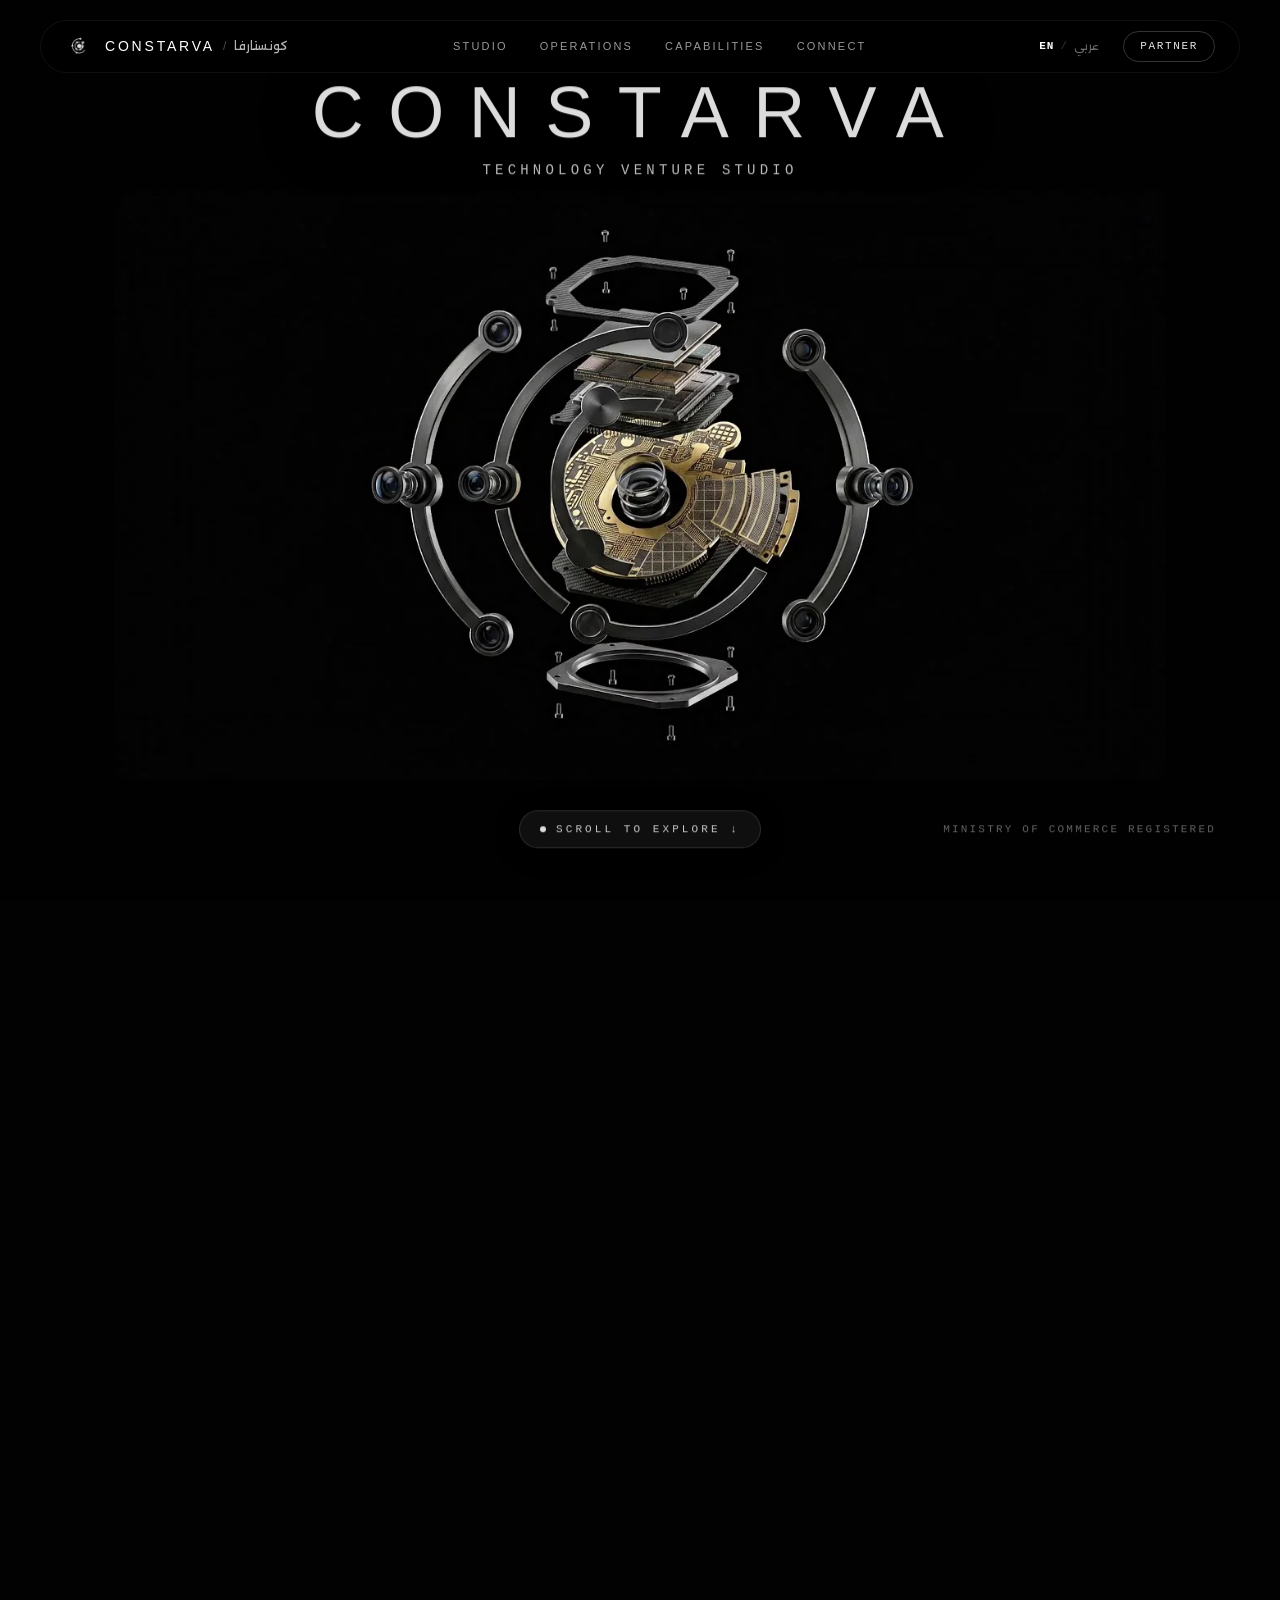
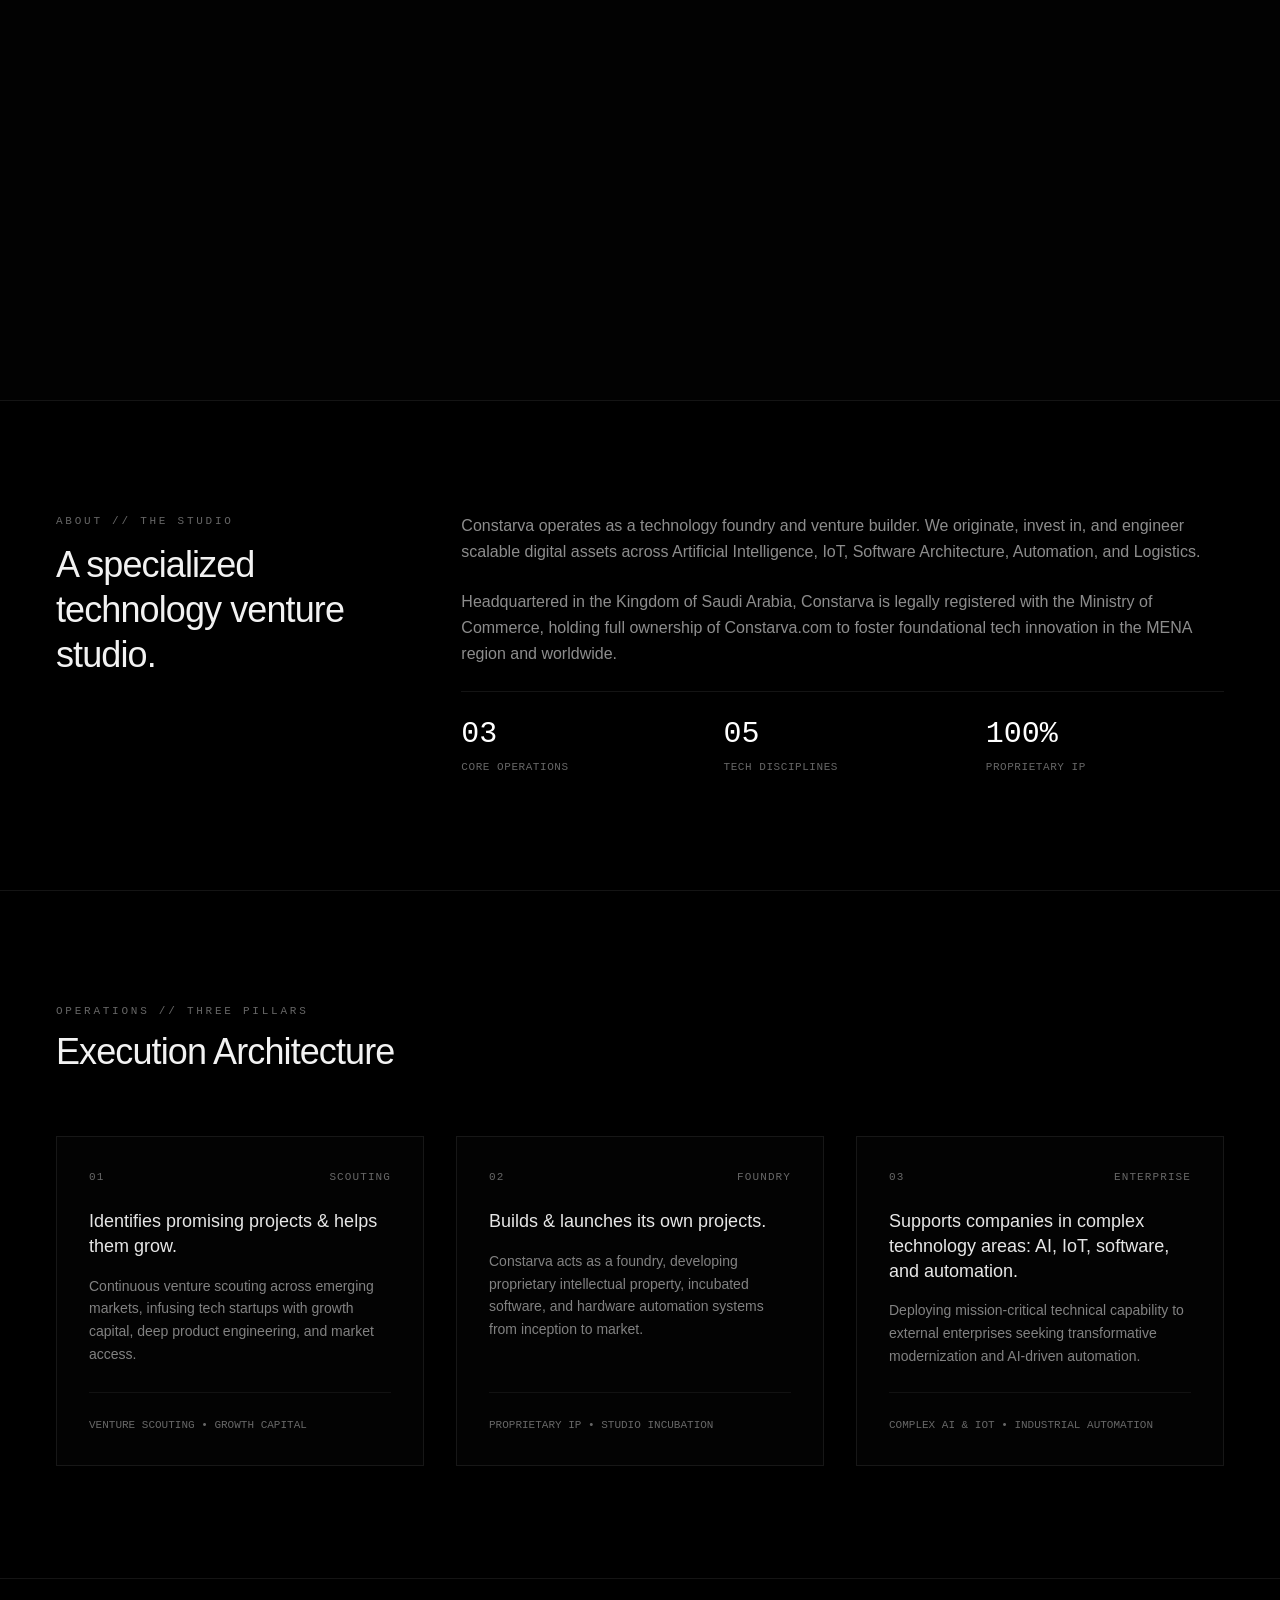
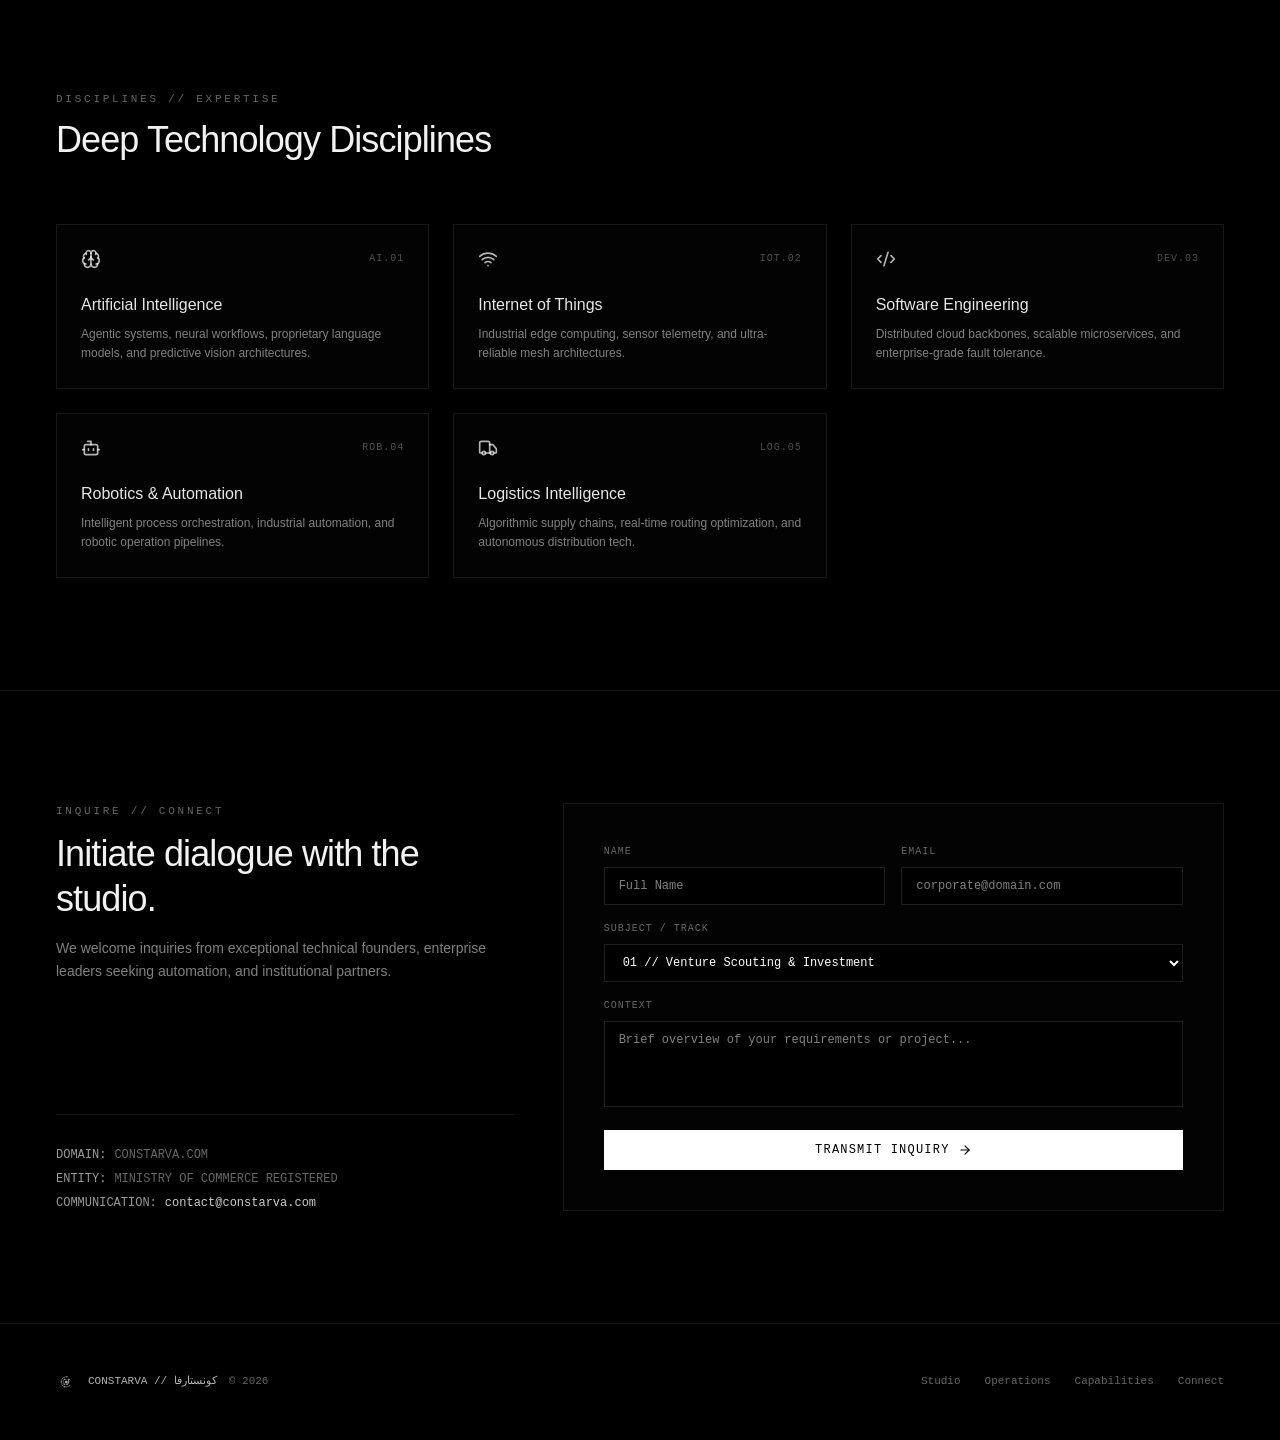
==== commit fc2a463b: "mobile_update" ====
--- a/index.html
+++ b/index.html
@@ -1 +1 @@
-<!DOCTYPE html><html lang="en" class="inter_7b064e0d-module__MOT0tq__variable alexandria_7564e296-module__bjjnkq__variable h-full antialiased bg-black selection:bg-white/20 selection:text-white"><head><meta charSet="utf-8"/><meta name="viewport" content="width=device-width, initial-scale=1"/><link rel="preload" href="/_next/static/media/57696fb0c8dcfe1f-s.p.29a202atpp3ye.woff2" as="font" crossorigin="" type="font/woff2"/><link rel="preload" href="/_next/static/media/83afe278b6a6bb3c-s.p.2bn3s6zvc0dyp.woff2" as="font" crossorigin="" type="font/woff2"/><link rel="preload" href="/_next/static/media/8f2ca9bed5019488-s.p.1rne3a59172go.woff2" as="font" crossorigin="" type="font/woff2"/><link rel="preload" as="image" href="/logo.png"/><link rel="stylesheet" href="/_next/static/chunks/2ciylffjjgvfo.css" data-precedence="next"/><link rel="preload" as="script" fetchPriority="low" href="/_next/static/chunks/12aruqaur5huj.js"/><script src="/_next/static/chunks/3rx7jmld6eggj.js" async=""></script><script src="/_next/static/chunks/1j_9b-l0n6u-t.js" async=""></script><script src="/_next/static/chunks/turbopack-22ngjldyd10bn.js" async=""></script><script src="/_next/static/chunks/38q-99blc-wvp.js" async=""></script><script src="/_next/static/chunks/0d5a9y854ygda.js" async=""></script><link rel="preload" href="/new_frames_avif1/frame_0000.avif" as="image" type="image/avif"/><link rel="preload" href="/new_frames/frame_0000.webp" as="image" type="image/webp"/><title>Constarva (كونستارفا) | Technology Venture Studio • AI, IoT &amp; Automation</title><meta name="description" content="Constarva (كونستارفا) is a premier technology venture studio managing, building, and growing technology projects across AI, IoT, software, automation, and emerging technologies. استوديو تقني استثماري يبني حلولاً قابلة للتوسع في مجالات الذكاء الاصطناعي، وإنترنت الأشياء، والأتمتة، واللوجستيات."/><meta name="application-name" content="Constarva"/><link rel="author" href="https://constarva.com"/><meta name="author" content="Constarva"/><meta name="keywords" content="Constarva,كونستارفا,Technology Venture Studio,استوديو تقني استثماري,AI,الذكاء الاصطناعي,IoT,إنترنت الأشياء,Software,البرمجيات,Automation,الأتمتة,Logistics Tech,التقنيات اللوجستية,Venture Scouting,Saudi Arabia Tech,Riyadh,MENA Tech,Deep Tech Studio"/><meta name="creator" content="Constarva"/><meta name="publisher" content="Constarva"/><meta name="robots" content="index, follow"/><meta name="googlebot" content="index, follow, max-video-preview:-1, max-image-preview:large, max-snippet:-1"/><link rel="canonical" href="https://constarva.com"/><link rel="alternate" hrefLang="en-US" href="https://constarva.com"/><link rel="alternate" hrefLang="ar-SA" href="https://constarva.com/?lang=ar"/><link rel="alternate" hrefLang="x-default" href="https://constarva.com"/><meta name="format-detection" content="telephone=no, address=no, email=no"/><meta property="og:title" content="Constarva (كونستارفا) | Technology Venture Studio"/><meta property="og:description" content="Managing, building, and growing technology projects across AI, IoT, software, automation, and emerging technologies. استوديو تقني استثماري يبني حلولاً قابلة للتوسع."/><meta property="og:url" content="https://constarva.com"/><meta property="og:site_name" content="Constarva"/><meta property="og:locale" content="en_US"/><meta property="og:image" content="https://constarva.com/logo.png"/><meta property="og:image:width" content="1024"/><meta property="og:image:height" content="1024"/><meta property="og:image:alt" content="Constarva Monogram Logo"/><meta property="og:locale:alternate" content="ar_SA"/><meta property="og:type" content="website"/><meta name="twitter:card" content="summary_large_image"/><meta name="twitter:creator" content="@constarva"/><meta name="twitter:title" content="Constarva (كونستارفا) | Technology Venture Studio"/><meta name="twitter:description" content="Managing, building, and growing technology projects across AI, IoT, software, automation, and emerging technologies."/><meta name="twitter:image" content="https://constarva.com/logo.png"/><link rel="icon" href="/favicon.ico?favicon.0_pphp1-zv6bz.ico" sizes="32x32" type="image/x-icon"/><link rel="icon" href="/icon.png"/><link rel="icon" href="/favicon.png" sizes="32x32" type="image/png"/><link rel="apple-touch-icon" href="/apple-icon.png"/><meta name="next-size-adjust" content=""/><link rel="icon" href="/favicon.ico" sizes="any"/><link rel="icon" href="/icon.png" type="image/png"/><link rel="apple-touch-icon" href="/apple-icon.png"/><link rel="preload" href="/new_frames_avif1/frame_0000.avif" as="image" type="image/avif"/><link rel="preload" href="/new_frames/frame_0000.webp" as="image" type="image/webp"/><script type="application/ld+json">{"@context":"https://schema.org","@type":"WebSite","@id":"https://constarva.com/#website","name":"Constarva","alternateName":["كونستارفا","Constarva Studio","Constarva Tech"],"url":"https://constarva.com","inLanguage":["en","ar"],"description":"Technology venture studio managing, building, and growing technology projects across AI, IoT, software, automation, and emerging technologies.","potentialAction":{"@type":"SearchAction","target":{"@type":"EntryPoint","urlTemplate":"https://constarva.com/?s={search_term_string}"},"query-input":"required name=search_term_string"}}</script><script type="application/ld+json">{"@context":"https://schema.org","@graph":[{"@type":"SiteNavigationElement","@id":"https://constarva.com/#nav-about","name":"About Constarva (عن كونستارفا)","description":"Overview of Constarva as a registered technology venture studio and innovation foundry.","url":"https://constarva.com/#about"},{"@type":"SiteNavigationElement","@id":"https://constarva.com/#nav-operations","name":"Core Operations (العمليات الرئيسية)","description":"Venture scouting, internal project incubation, and enterprise technology support in AI, IoT, and automation.","url":"https://constarva.com/#operations"},{"@type":"SiteNavigationElement","@id":"https://constarva.com/#nav-technologies","name":"Tech Domains (المجالات التقنية)","description":"Deep technical execution across Artificial Intelligence, IoT, Software Architecture, Robotics, and Smart Logistics.","url":"https://constarva.com/#technologies"},{"@type":"SiteNavigationElement","@id":"https://constarva.com/#nav-contact","name":"Partner & Contact (تواصل معنا)","description":"Inquire for venture acceleration, corporate engineering support, or studio partnerships.","url":"https://constarva.com/#contact"}]}</script><script type="application/ld+json">{"@context":"https://schema.org","@type":"Organization","@id":"https://constarva.com/#organization","name":"Constarva","alternateName":"كونستارفا","legalName":"Constarva","url":"https://constarva.com","logo":"https://constarva.com/logo.png","description":"Official entity registered with the Ministry of Commerce. Technology venture studio managing, building, and growing technology projects.","contactPoint":{"@type":"ContactPoint","email":"contact@constarva.com","contactType":"customer service","availableLanguage":["English","Arabic"]}}</script><script src="/_next/static/chunks/0cz1d0mv5g_q7.js" noModule=""></script></head><body class="min-h-full flex flex-col bg-black text-white font-sans overflow-x-hidden"><div hidden=""><!--$--><!--/$--></div><main class="relative flex min-h-screen flex-col bg-black text-white selection:bg-sky-500/30 selection:text-white"><header class="fixed top-0 left-0 right-0 z-50 transition-all duration-300 px-4 sm:px-6 md:px-10 pt-3 sm:pt-5"><div class="max-w-7xl mx-auto rounded-full transition-all duration-500 flex items-center justify-between px-4 sm:px-6 py-2 sm:py-2.5 bg-black/40 backdrop-blur-md border border-white/[0.06]"><a href="#" class="flex items-center gap-3 group focus:outline-none"><div class="relative w-7 h-7 rounded-full overflow-hidden flex items-center justify-center opacity-90 group-hover:opacity-100 transition-opacity"><img alt="Constarva Monogram" width="28" height="28" decoding="async" data-nimg="1" class="object-contain" style="color:transparent" src="/logo.png"/></div><div class="flex items-center gap-2"><span class="text-white text-sm tracking-[0.2em] uppercase font-sans font-medium">Constarva</span><span class="text-white/30 text-xs">/</span><span class="text-white/70 text-xs font-arabic font-normal">كونستارفا</span></div></a><nav class="hidden md:flex items-center gap-8"><a href="#about" class="text-[11px] tracking-[0.2em] uppercase text-white/60 hover:text-white transition-colors duration-200">Studio</a><a href="#operations" class="text-[11px] tracking-[0.2em] uppercase text-white/60 hover:text-white transition-colors duration-200">Operations</a><a href="#technologies" class="text-[11px] tracking-[0.2em] uppercase text-white/60 hover:text-white transition-colors duration-200">Capabilities</a><a href="#contact" class="text-[11px] tracking-[0.2em] uppercase text-white/60 hover:text-white transition-colors duration-200">Connect</a></nav><div class="flex items-center gap-4"><button aria-label="Toggle language" class="text-[11px] font-mono tracking-widest text-white/70 hover:text-white transition-colors duration-200 flex items-center gap-1.5 px-2 py-1"><span class="text-white font-bold">EN</span><span class="text-white/20">/</span><span class="text-white/40 font-arabic">عربي</span></button><a href="#contact" class="hidden sm:inline-flex items-center text-[11px] tracking-[0.15em] uppercase font-mono px-4 py-1.5 rounded-full border border-white/20 text-white/90 hover:text-white hover:border-white/50 hover:bg-white/[0.06] transition-all duration-300">Partner</a><button aria-label="Toggle navigation menu" class="md:hidden p-1 text-white/70 hover:text-white focus:outline-none"><svg xmlns="http://www.w3.org/2000/svg" width="24" height="24" viewBox="0 0 24 24" fill="none" stroke="currentColor" stroke-width="2" stroke-linecap="round" stroke-linejoin="round" class="lucide lucide-menu w-5 h-5" aria-hidden="true"><path d="M4 5h16"></path><path d="M4 12h16"></path><path d="M4 19h16"></path></svg></button></div></div></header><div style="background-color:#000000" class="relative w-full h-[300vh] md:h-[400vh] transition-colors duration-150"><div style="background-color:#000000" class="sticky top-0 h-[100dvh] w-full overflow-hidden flex items-center justify-center transition-colors duration-150 perspective-[1200px]"><div class="absolute inset-0 pointer-events-none z-0 transition-opacity duration-700" style="background:radial-gradient(circle at 50% 48%, rgba(212, 175, 55, 0.07) 0%, rgba(255, 248, 235, 0.02) 40%, transparent 68%)"></div><canvas class="absolute inset-0 w-full h-full object-contain pointer-events-none z-10 will-change-transform" style="transform:none"></canvas><div class="absolute inset-0 z-20 flex flex-col justify-between pt-20 pb-8 sm:pt-24 sm:pb-10 md:py-14 px-5 sm:px-10 md:px-16 pointer-events-none" style="opacity:0;transform:translateY(14px)"><div class="flex flex-col items-center text-center max-w-4xl mx-auto pt-0 md:pt-4"><h1 class="text-3xl sm:text-5xl md:text-6xl lg:text-7xl font-light tracking-[0.22em] sm:tracking-[0.28em] md:tracking-[0.34em] text-white uppercase drop-shadow-[0_4px_30px_rgba(0,0,0,0.98)]">CONSTARVA</h1><p class="mt-2.5 sm:mt-3 text-[10px] sm:text-xs md:text-sm tracking-[0.3em] uppercase font-mono text-white/85 font-medium drop-shadow-[0_2px_14px_rgba(0,0,0,0.95)]">Technology Venture Studio</p></div><div class="flex-1"></div><div class="relative flex items-center justify-center w-full"><div class="flex flex-col items-center gap-2 pointer-events-auto cursor-pointer"><div class="flex items-center gap-2.5 px-5 py-2.5 rounded-full bg-white/[0.07] hover:bg-white/[0.14] backdrop-blur-2xl border border-white/[0.14] shadow-[0_4px_24px_rgba(0,0,0,0.8)] transition-all duration-300"><span class="w-1.5 h-1.5 rounded-full bg-white animate-pulse"></span><span class="text-[10px] sm:text-[11px] font-mono uppercase tracking-[0.28em] text-white/90 font-medium">SCROLL TO EXPLORE ↓</span></div></div><div class="absolute right-0 text-[10px] sm:text-[11px] font-mono tracking-[0.2em] text-white/45 hidden md:block text-right"><span>MINISTRY OF COMMERCE REGISTERED</span></div></div></div><div class="absolute inset-0 z-20 flex items-end md:items-center px-4 sm:px-6 md:px-20 lg:px-28 pb-6 sm:pb-8 md:pb-0 pointer-events-none md:justify-start" style="opacity:0;transform:translateY(20px)"><div class="w-full max-w-sm sm:max-w-md md:max-w-lg p-5 sm:p-7 md:p-8 rounded-2xl bg-black/85 md:bg-black/60 backdrop-blur-2xl border border-white/[0.12] shadow-[0_8px_32px_rgba(0,0,0,0.85)] pointer-events-auto mx-auto md:mx-0 text-center"><div class="flex items-center gap-1.5 mb-3.5"><div class="flex-1 cursor-pointer py-1"><div class="h-[2px] rounded-full bg-white transition-all duration-300 shadow-[0_0_8px_rgba(255,255,255,0.8)]"></div><span class="text-[9px] font-mono tracking-wider text-white uppercase block mt-1 font-medium">01 // SCOUT</span></div><div class="flex-1 cursor-pointer py-1"><div class="h-[2px] rounded-full bg-white/20 hover:bg-white/40 transition-all duration-300"></div><span class="text-[9px] font-mono tracking-wider text-white/40 uppercase block mt-1">02 // INCUBATE</span></div><div class="flex-1 cursor-pointer py-1"><div class="h-[2px] rounded-full bg-white/20 hover:bg-white/40 transition-all duration-300"></div><span class="text-[9px] font-mono tracking-wider text-white/40 uppercase block mt-1">03 // SCALE</span></div></div><div class="text-[10px] sm:text-[11px] font-mono tracking-[0.25em] uppercase text-white/60 mb-2">01 — SCOUTING &amp; ACCELERATION</div><h2 class="text-lg sm:text-2xl md:text-3xl lg:text-4xl font-normal tracking-tight text-white leading-snug drop-shadow-[0_2px_12px_rgba(0,0,0,0.9)]">Accelerating High-Potential Ventures</h2><div class="w-8 h-[1px] bg-white/30 my-3 mx-auto"></div><p class="text-xs sm:text-sm text-white/70 leading-relaxed font-light max-w-md mx-auto">Strategic capital, venture architecture, and engineering leverage to achieve exponential scale.</p></div></div><div class="absolute inset-0 z-20 flex items-end md:items-center px-4 sm:px-6 md:px-20 lg:px-28 pb-6 sm:pb-8 md:pb-0 pointer-events-none md:justify-end" style="opacity:0;transform:translateY(20px)"><div class="w-full max-w-sm sm:max-w-md md:max-w-lg p-5 sm:p-7 md:p-8 rounded-2xl bg-black/85 md:bg-black/60 backdrop-blur-2xl border border-white/[0.12] shadow-[0_8px_32px_rgba(0,0,0,0.85)] pointer-events-auto mx-auto md:mx-0 text-center"><div class="flex items-center gap-1.5 mb-3.5"><div class="flex-1 cursor-pointer py-1"><div class="h-[2px] rounded-full bg-white/40 hover:bg-white/60 transition-all duration-300"></div><span class="text-[9px] font-mono tracking-wider text-white/40 uppercase block mt-1">01 // SCOUT</span></div><div class="flex-1 cursor-pointer py-1"><div class="h-[2px] rounded-full bg-white transition-all duration-300 shadow-[0_0_8px_rgba(255,255,255,0.8)]"></div><span class="text-[9px] font-mono tracking-wider text-white uppercase block mt-1 font-medium">02 // INCUBATE</span></div><div class="flex-1 cursor-pointer py-1"><div class="h-[2px] rounded-full bg-white/20 hover:bg-white/40 transition-all duration-300"></div><span class="text-[9px] font-mono tracking-wider text-white/40 uppercase block mt-1">03 // SCALE</span></div></div><div class="text-[10px] sm:text-[11px] font-mono tracking-[0.25em] uppercase text-white/60 mb-2">02 — FOUNDRY &amp; INCUBATION</div><h2 class="text-lg sm:text-2xl md:text-3xl lg:text-4xl font-normal tracking-tight text-white leading-snug drop-shadow-[0_2px_12px_rgba(0,0,0,0.9)]">Proprietary Deep-Tech Foundry</h2><div class="w-8 h-[1px] bg-white/30 my-3 mx-auto"></div><p class="text-xs sm:text-sm text-white/70 leading-relaxed font-light max-w-md mx-auto">Designing, engineering, and launching sovereign digital assets with full intellectual property ownership.</p></div></div><div class="absolute inset-0 z-20 flex items-end md:items-center justify-center px-4 sm:px-6 md:px-8 pb-6 sm:pb-8 md:pb-0 pointer-events-none" style="opacity:0;transform:translateY(20px)"><div class="w-full max-w-sm sm:max-w-md md:max-w-2xl p-5 sm:p-7 md:p-10 rounded-2xl bg-black/85 md:bg-black/60 backdrop-blur-2xl border border-white/[0.12] shadow-[0_8px_32px_rgba(0,0,0,0.85)] pointer-events-auto text-center mx-auto"><div class="flex items-center gap-1.5 mb-3.5"><div class="flex-1 cursor-pointer py-1"><div class="h-[2px] rounded-full bg-white/40 hover:bg-white/60 transition-all duration-300"></div><span class="text-[9px] font-mono tracking-wider text-white/40 uppercase block mt-1">01 // SCOUT</span></div><div class="flex-1 cursor-pointer py-1"><div class="h-[2px] rounded-full bg-white/40 hover:bg-white/60 transition-all duration-300"></div><span class="text-[9px] font-mono tracking-wider text-white/40 uppercase block mt-1">02 // INCUBATE</span></div><div class="flex-1 cursor-pointer py-1"><div class="h-[2px] rounded-full bg-white transition-all duration-300 shadow-[0_0_8px_rgba(255,255,255,0.8)]"></div><span class="text-[9px] font-mono tracking-wider text-white uppercase block mt-1 font-medium">03 // SCALE</span></div></div><div class="text-[10px] sm:text-[11px] font-mono tracking-[0.25em] uppercase text-white/60 mb-2">03 — ENTERPRISE CAPABILITY</div><h2 class="text-lg sm:text-2xl md:text-3xl lg:text-5xl font-normal tracking-tight text-white leading-snug md:leading-tight drop-shadow-[0_2px_14px_rgba(0,0,0,0.9)]">Mission-Critical Tech Integration</h2><p class="mt-2.5 sm:mt-3 text-xs sm:text-sm text-white/70 max-w-lg mx-auto leading-relaxed font-light">Empowering enterprises and government entities across Saudi Arabia and the MENA region in AI, IoT, and automation.</p><div class="mt-5 sm:mt-7 flex items-center justify-center gap-3 sm:gap-4 pointer-events-auto"><a href="#operations" class="px-5 sm:px-6 py-2 rounded-full border border-white/30 text-white text-[11px] sm:text-xs font-mono tracking-wider hover:bg-white hover:text-black transition-all duration-300">Operations</a><a href="#contact" class="px-5 sm:px-6 py-2 rounded-full bg-white text-black text-[11px] sm:text-xs font-mono tracking-wider hover:bg-white/80 transition-all duration-300 shadow-md font-medium">Connect</a></div></div></div></div></div><div class="relative w-full bg-black text-white/80 z-20 overflow-hidden font-sans"><section id="about" class="py-16 sm:py-24 md:py-28 px-5 sm:px-10 md:px-14 max-w-7xl mx-auto border-t border-white/[0.08]"><div class="grid grid-cols-1 lg:grid-cols-12 gap-12 items-start"><div class="lg:col-span-4"><div class="text-[11px] font-mono tracking-[0.25em] uppercase text-white/40 mb-3">ABOUT // THE STUDIO</div><h2 class="text-2xl sm:text-4xl font-light tracking-tight text-white/95 leading-tight">A specialized technology venture studio.</h2></div><div class="lg:col-span-8 space-y-6 text-sm sm:text-base text-white/55 font-light leading-relaxed"><p>Constarva operates as a technology foundry and venture builder. We originate, invest in, and engineer scalable digital assets across Artificial Intelligence, IoT, Software Architecture, Automation, and Logistics.</p><p>Headquartered in the Kingdom of Saudi Arabia, Constarva is legally registered with the Ministry of Commerce, holding full ownership of Constarva.com to foster foundational tech innovation in the MENA region and worldwide.</p><div class="grid grid-cols-3 gap-6 pt-6 border-t border-white/[0.08]"><div><span class="block text-2xl sm:text-3xl font-light text-white font-mono">03</span><span class="text-[11px] font-mono tracking-wider uppercase text-white/40">Core Operations</span></div><div><span class="block text-2xl sm:text-3xl font-light text-white font-mono">05</span><span class="text-[11px] font-mono tracking-wider uppercase text-white/40">Tech Disciplines</span></div><div><span class="block text-2xl sm:text-3xl font-light text-white font-mono">100%</span><span class="text-[11px] font-mono tracking-wider uppercase text-white/40">Proprietary IP</span></div></div></div></div></section><section id="operations" class="py-16 sm:py-24 md:py-28 px-5 sm:px-10 md:px-14 max-w-7xl mx-auto border-t border-white/[0.08]"><div class="max-w-xl mb-16"><div class="text-[11px] font-mono tracking-[0.25em] uppercase text-white/40 mb-3">OPERATIONS // THREE PILLARS</div><h2 class="text-2xl sm:text-4xl font-light tracking-tight text-white/95">Execution Architecture</h2></div><div class="grid grid-cols-1 md:grid-cols-3 gap-8"><div class="p-8 border border-white/[0.08] hover:border-white/20 transition-colors flex flex-col justify-between h-full bg-white/[0.01]"><div><div class="flex items-center justify-between text-[11px] font-mono tracking-widest text-white/40 mb-6"><span>01</span><span>SCOUTING</span></div><h3 class="text-lg font-medium text-white/90 mb-4 leading-snug">Identifies promising projects &amp; helps them grow.</h3><p class="text-xs sm:text-sm text-white/50 leading-relaxed font-light">Continuous venture scouting across emerging markets, infusing tech startups with growth capital, deep product engineering, and market access.</p></div><div class="pt-6 mt-6 border-t border-white/[0.06] text-[11px] font-mono text-white/40 uppercase">Venture Scouting • Growth Capital</div></div><div class="p-8 border border-white/[0.08] hover:border-white/20 transition-colors flex flex-col justify-between h-full bg-white/[0.01]"><div><div class="flex items-center justify-between text-[11px] font-mono tracking-widest text-white/40 mb-6"><span>02</span><span>FOUNDRY</span></div><h3 class="text-lg font-medium text-white/90 mb-4 leading-snug">Builds &amp; launches its own projects.</h3><p class="text-xs sm:text-sm text-white/50 leading-relaxed font-light">Constarva acts as a foundry, developing proprietary intellectual property, incubated software, and hardware automation systems from inception to market.</p></div><div class="pt-6 mt-6 border-t border-white/[0.06] text-[11px] font-mono text-white/40 uppercase">Proprietary IP • Studio Incubation</div></div><div class="p-8 border border-white/[0.08] hover:border-white/20 transition-colors flex flex-col justify-between h-full bg-white/[0.01]"><div><div class="flex items-center justify-between text-[11px] font-mono tracking-widest text-white/40 mb-6"><span>03</span><span>ENTERPRISE</span></div><h3 class="text-lg font-medium text-white/90 mb-4 leading-snug">Supports companies in complex technology areas: AI, IoT, software, and automation.</h3><p class="text-xs sm:text-sm text-white/50 leading-relaxed font-light">Deploying mission-critical technical capability to external enterprises seeking transformative modernization and AI-driven automation.</p></div><div class="pt-6 mt-6 border-t border-white/[0.06] text-[11px] font-mono text-white/40 uppercase">Complex AI &amp; IoT • Industrial Automation</div></div></div></section><section id="technologies" class="py-16 sm:py-24 md:py-28 px-5 sm:px-10 md:px-14 max-w-7xl mx-auto border-t border-white/[0.08]"><div class="max-w-xl mb-16"><div class="text-[11px] font-mono tracking-[0.25em] uppercase text-white/40 mb-3">DISCIPLINES // EXPERTISE</div><h2 class="text-2xl sm:text-4xl font-light tracking-tight text-white/95">Deep Technology Disciplines</h2></div><div class="grid grid-cols-1 md:grid-cols-2 lg:grid-cols-3 gap-6"><div class="p-6 border border-white/[0.08] hover:border-white/20 transition-all bg-white/[0.01]"><div class="flex items-center justify-between mb-6"><svg xmlns="http://www.w3.org/2000/svg" width="24" height="24" viewBox="0 0 24 24" fill="none" stroke="currentColor" stroke-width="2" stroke-linecap="round" stroke-linejoin="round" class="lucide lucide-brain w-5 h-5 text-white/70" aria-hidden="true"><path d="M12 18V5"></path><path d="M15 13a4.17 4.17 0 0 1-3-4 4.17 4.17 0 0 1-3 4"></path><path d="M17.598 6.5A3 3 0 1 0 12 5a3 3 0 1 0-5.598 1.5"></path><path d="M17.997 5.125a4 4 0 0 1 2.526 5.77"></path><path d="M18 18a4 4 0 0 0 2-7.464"></path><path d="M19.967 17.483A4 4 0 1 1 12 18a4 4 0 1 1-7.967-.517"></path><path d="M6 18a4 4 0 0 1-2-7.464"></path><path d="M6.003 5.125a4 4 0 0 0-2.526 5.77"></path></svg><span class="text-[10px] font-mono text-white/30 tracking-widest uppercase">AI.01</span></div><h3 class="text-base font-medium text-white/90 mb-2">Artificial Intelligence</h3><p class="text-xs text-white/50 leading-relaxed font-light">Agentic systems, neural workflows, proprietary language models, and predictive vision architectures.</p></div><div class="p-6 border border-white/[0.08] hover:border-white/20 transition-all bg-white/[0.01]"><div class="flex items-center justify-between mb-6"><svg xmlns="http://www.w3.org/2000/svg" width="24" height="24" viewBox="0 0 24 24" fill="none" stroke="currentColor" stroke-width="2" stroke-linecap="round" stroke-linejoin="round" class="lucide lucide-wifi w-5 h-5 text-white/70" aria-hidden="true"><path d="M12 20h.01"></path><path d="M2 8.82a15 15 0 0 1 20 0"></path><path d="M5 12.859a10 10 0 0 1 14 0"></path><path d="M8.5 16.429a5 5 0 0 1 7 0"></path></svg><span class="text-[10px] font-mono text-white/30 tracking-widest uppercase">IOT.02</span></div><h3 class="text-base font-medium text-white/90 mb-2">Internet of Things</h3><p class="text-xs text-white/50 leading-relaxed font-light">Industrial edge computing, sensor telemetry, and ultra-reliable mesh architectures.</p></div><div class="p-6 border border-white/[0.08] hover:border-white/20 transition-all bg-white/[0.01]"><div class="flex items-center justify-between mb-6"><svg xmlns="http://www.w3.org/2000/svg" width="24" height="24" viewBox="0 0 24 24" fill="none" stroke="currentColor" stroke-width="2" stroke-linecap="round" stroke-linejoin="round" class="lucide lucide-code-xml lucide-code-2 w-5 h-5 text-white/70" aria-hidden="true"><path d="m18 16 4-4-4-4"></path><path d="m6 8-4 4 4 4"></path><path d="m14.5 4-5 16"></path></svg><span class="text-[10px] font-mono text-white/30 tracking-widest uppercase">DEV.03</span></div><h3 class="text-base font-medium text-white/90 mb-2">Software Engineering</h3><p class="text-xs text-white/50 leading-relaxed font-light">Distributed cloud backbones, scalable microservices, and enterprise-grade fault tolerance.</p></div><div class="p-6 border border-white/[0.08] hover:border-white/20 transition-all bg-white/[0.01]"><div class="flex items-center justify-between mb-6"><svg xmlns="http://www.w3.org/2000/svg" width="24" height="24" viewBox="0 0 24 24" fill="none" stroke="currentColor" stroke-width="2" stroke-linecap="round" stroke-linejoin="round" class="lucide lucide-bot w-5 h-5 text-white/70" aria-hidden="true"><path d="M12 8V4H8"></path><rect width="16" height="12" x="4" y="8" rx="2"></rect><path d="M2 14h2"></path><path d="M20 14h2"></path><path d="M15 13v2"></path><path d="M9 13v2"></path></svg><span class="text-[10px] font-mono text-white/30 tracking-widest uppercase">ROB.04</span></div><h3 class="text-base font-medium text-white/90 mb-2">Robotics &amp; Automation</h3><p class="text-xs text-white/50 leading-relaxed font-light">Intelligent process orchestration, industrial automation, and robotic operation pipelines.</p></div><div class="p-6 border border-white/[0.08] hover:border-white/20 transition-all bg-white/[0.01]"><div class="flex items-center justify-between mb-6"><svg xmlns="http://www.w3.org/2000/svg" width="24" height="24" viewBox="0 0 24 24" fill="none" stroke="currentColor" stroke-width="2" stroke-linecap="round" stroke-linejoin="round" class="lucide lucide-truck w-5 h-5 text-white/70" aria-hidden="true"><path d="M14 18V6a2 2 0 0 0-2-2H4a2 2 0 0 0-2 2v11a1 1 0 0 0 1 1h2"></path><path d="M15 18H9"></path><path d="M19 18h2a1 1 0 0 0 1-1v-3.65a1 1 0 0 0-.22-.624l-3.48-4.35A1 1 0 0 0 17.52 8H14"></path><circle cx="17" cy="18" r="2"></circle><circle cx="7" cy="18" r="2"></circle></svg><span class="text-[10px] font-mono text-white/30 tracking-widest uppercase">LOG.05</span></div><h3 class="text-base font-medium text-white/90 mb-2">Logistics Intelligence</h3><p class="text-xs text-white/50 leading-relaxed font-light">Algorithmic supply chains, real-time routing optimization, and autonomous distribution tech.</p></div></div></section><section id="contact" class="py-16 sm:py-24 md:py-28 px-5 sm:px-10 md:px-14 max-w-7xl mx-auto border-t border-white/[0.08]"><div class="grid grid-cols-1 lg:grid-cols-12 gap-12"><div class="lg:col-span-5 flex flex-col justify-between"><div><div class="text-[11px] font-mono tracking-[0.25em] uppercase text-white/40 mb-3">INQUIRE // CONNECT</div><h2 class="text-2xl sm:text-4xl font-light tracking-tight text-white/95 leading-tight">Initiate dialogue with the studio.</h2><p class="mt-4 text-xs sm:text-sm text-white/50 leading-relaxed font-light">We welcome inquiries from exceptional technical founders, enterprise leaders seeking automation, and institutional partners.</p></div><div class="mt-8 pt-8 border-t border-white/[0.08] space-y-2 text-xs font-mono text-white/40"><div class="flex items-center gap-2"><span class="text-white/60">DOMAIN:</span><span>CONSTARVA.COM</span></div><div class="flex items-center gap-2"><span class="text-white/60">ENTITY:</span><span>MINISTRY OF COMMERCE REGISTERED</span></div><div class="flex items-center gap-2"><span class="text-white/60">COMMUNICATION:</span><span class="text-white/80">contact@constarva.com</span></div></div></div><div class="lg:col-span-7 border border-white/[0.08] p-8 sm:p-10 bg-white/[0.01]"><form class="space-y-4"><div class="grid grid-cols-1 sm:grid-cols-2 gap-4"><div><label class="block text-[10px] font-mono tracking-widest uppercase text-white/40 mb-2">Name</label><input type="text" required="" placeholder="Full Name" class="w-full px-3.5 py-2.5 bg-black border border-white/[0.12] text-white text-xs font-mono focus:outline-none focus:border-white transition-colors" value=""/></div><div><label class="block text-[10px] font-mono tracking-widest uppercase text-white/40 mb-2">Email</label><input type="email" required="" placeholder="corporate@domain.com" class="w-full px-3.5 py-2.5 bg-black border border-white/[0.12] text-white text-xs font-mono focus:outline-none focus:border-white transition-colors" value=""/></div></div><div><label class="block text-[10px] font-mono tracking-widest uppercase text-white/40 mb-2">Subject / Track</label><select class="w-full px-3.5 py-2.5 bg-black border border-white/[0.12] text-white text-xs font-mono focus:outline-none focus:border-white transition-colors"><option value="scouting" selected="">01 // Venture Scouting &amp; Investment</option><option value="foundry">02 // Studio Incubation &amp; Co-building</option><option value="enterprise">03 // Enterprise Tech (AI, IoT, Automation)</option></select></div><div><label class="block text-[10px] font-mono tracking-widest uppercase text-white/40 mb-2">Context</label><textarea rows="4" required="" placeholder="Brief overview of your requirements or project..." class="w-full px-3.5 py-2.5 bg-black border border-white/[0.12] text-white text-xs font-mono focus:outline-none focus:border-white transition-colors resize-none"></textarea></div><button type="submit" class="w-full py-3 bg-white text-black font-mono text-xs uppercase tracking-widest hover:bg-white/80 transition-colors flex items-center justify-center gap-2"><span>Transmit Inquiry</span><svg xmlns="http://www.w3.org/2000/svg" width="24" height="24" viewBox="0 0 24 24" fill="none" stroke="currentColor" stroke-width="2" stroke-linecap="round" stroke-linejoin="round" class="lucide lucide-arrow-right w-3.5 h-3.5" aria-hidden="true"><path d="M5 12h14"></path><path d="m12 5 7 7-7 7"></path></svg></button></form></div></div></section><footer class="py-12 px-6 sm:px-14 max-w-7xl mx-auto border-t border-white/[0.08] flex flex-col sm:flex-row items-center justify-between gap-6 text-[11px] font-mono text-white/40"><div class="flex items-center gap-3"><div class="relative w-5 h-5 opacity-70"><img alt="Constarva Monogram" loading="lazy" width="20" height="20" decoding="async" data-nimg="1" class="object-contain" style="color:transparent" src="/logo.png"/></div><span class="text-white/70">CONSTARVA // كونستارفا</span><span>© <!-- -->2026</span></div><div class="flex items-center gap-6"><a href="#about" class="hover:text-white transition-colors">Studio</a><a href="#operations" class="hover:text-white transition-colors">Operations</a><a href="#technologies" class="hover:text-white transition-colors">Capabilities</a><a href="#contact" class="hover:text-white transition-colors">Connect</a></div></footer></div></main><!--$--><!--/$--><script src="/_next/static/chunks/12aruqaur5huj.js" id="_R_" async=""></script><script>(self.__next_f=self.__next_f||[]).push([0])</script><script>self.__next_f.push([1,"1:\"$Sreact.fragment\"\n7:I[68027,[\"/_next/static/chunks/38q-99blc-wvp.js\"],\"default\",1]\n:HL[\"/_next/static/chunks/2ciylffjjgvfo.css\",\"style\"]\n:HL[\"/_next/static/media/57696fb0c8dcfe1f-s.p.29a202atpp3ye.woff2\",\"font\",{\"crossOrigin\":\"\",\"type\":\"font/woff2\"}]\n:HL[\"/_next/static/media/83afe278b6a6bb3c-s.p.2bn3s6zvc0dyp.woff2\",\"font\",{\"crossOrigin\":\"\",\"type\":\"font/woff2\"}]\n:HL[\"/_next/static/media/8f2ca9bed5019488-s.p.1rne3a59172go.woff2\",\"font\",{\"crossOrigin\":\"\",\"type\":\"font/woff2\"}]\n:HL[\"/new_frames_avif1/frame_0000.avif\",\"image\",{\"type\":\"image/avif\"}]\n:HL[\"/new_frames/frame_0000.webp\",\"image\",{\"type\":\"image/webp\"}]\n2:T4b3,{\"@context\":\"https://schema.org\",\"@graph\":[{\"@type\":\"SiteNavigationElement\",\"@id\":\"https://constarva.com/#nav-about\",\"name\":\"About Constarva (عن كونستارفا)\",\"description\":\"Overview of Constarva as a registered technology venture studio and innovation foundry.\",\"url\":\"https://constarva.com/#about\"},{\"@type\":\"SiteNavigationElement\",\"@id\":\"https://constarva.com/#nav-operations\",\"name\":\"Core Operations (العمليات الرئيسية)\",\"description\":\"Venture scouting, internal project incubation, and enterprise technology support in AI, IoT, and automation.\",\"url\":\"https://constarva.com/#operations\"},{\"@type\":\"SiteNavigationElement\",\"@id\":\"https://constarva.com/#nav-technologies\",\"name\":\"Tech Domains (المجالات التقنية)\",\"description\":\"Deep technical execution across Artificial Intelligence, IoT, Software Architecture, Robotics, and Smart Logistics.\",\"url\":\"https://constarva.com/#technologies\"},{\"@type\":\"SiteNavigationElement\",\"@id\":\"https://constarva.com/#nav-contact\",\"name\":\"Partner \u0026 Contact (تواصل معنا)\",\"description\":\"Inquire for venture acceleration, corporate engineering support, or studio partnerships.\",\"url\":\"https://constarva.com/#contact\"}]}0:{\"P\":null,\"c\":[\"\",\"\"],\"q\":\"\",\"i\":false,\"f\":[[[\"\",{\"children\":[\"__PAGE__\",{},\"$undefined\",\"$undefined\",4608]},\"$undefined\",\"$undefined\",4624],[[\"$\",\"$1\",\"c\",{\"children\":[[[\"$\",\"link\",\"0\",{\"rel\":\"stylesheet\",\"href\":\"/_next/static/chunks/2ciylffjjgvfo.css\",\"precedence\":\"next\",\"crossOrigin\":\"$undefined\",\"nonce\":\"$undefined\"}],[\"$\",\"script\",\"script-0\",{\"src\":\"/_next/static/chunks/38q-99blc-wvp.js\",\"async\":true,\"nonce\":\"$undefined\"}]],[\"$\",\"html\",null,{\"lang\":\"en\",\"className\":\"inter_7b064e0d-module__MOT0tq__variable alexandria_7564e296-module__bjjnkq__variable h-full antialiased bg-black selection:bg-white/20 selection:text-white\",\"children\":[[\"$\",\"head\",null,{\"children\":[[\"$\",\"link\",null,{\"rel\":\"icon\",\"href\":\"/favicon.ico\",\"sizes\":\"any\"}],[\"$\",\"link\",null,{\"rel\":\"icon\",\"href\":\"/icon.png\",\"type\":\"image/png\"}],[\"$\",\"link\",null,{\"rel\":\"apple-touch-icon\",\"href\":\"/apple-icon.png\"}],[\"$\",\"link\",null,{\"rel\":\"preload\",\"href\":\"/new_frames_avif1/frame_0000.avif\",\"as\":\"image\",\"type\":\"image/avif\"}],[\"$\",\"link\",null,{\"rel\":\"preload\",\"href\":\"/new_frames/frame_0000.webp\",\"as\":\"image\",\"type\":\"image/webp\"}],[\"$\",\"script\",null,{\"type\":\"application/ld+json\",\"dangerouslySetInnerHTML\":{\"__html\":\"{\\\"@context\\\":\\\"https://schema.org\\\",\\\"@type\\\":\\\"WebSite\\\",\\\"@id\\\":\\\"https://constarva.com/#website\\\",\\\"name\\\":\\\"Constarva\\\",\\\"alternateName\\\":[\\\"كونستارفا\\\",\\\"Constarva Studio\\\",\\\"Constarva Tech\\\"],\\\"url\\\":\\\"https://constarva.com\\\",\\\"inLanguage\\\":[\\\"en\\\",\\\"ar\\\"],\\\"description\\\":\\\"Technology venture studio managing, building, and growing technology projects across AI, IoT, software, automation, and emerging technologies.\\\",\\\"potentialAction\\\":{\\\"@type\\\":\\\"SearchAction\\\",\\\"target\\\":{\\\"@type\\\":\\\"EntryPoint\\\",\\\"urlTemplate\\\":\\\"https://constarva.com/?s={search_term_string}\\\"},\\\"query-input\\\":\\\"required name=search_term_string\\\"}}\"}}],[\"$\",\"script\",null,{\"type\":\"application/ld+json\",\"dangerouslySetInnerHTML\":{\"__html\":\"$2\"}}],[\"$\",\"script\",null,{\"type\":\"application/ld+json\",\"dangerouslySetInnerHTML\":{\"__html\":\"{\\\"@context\\\":\\\"https://schema.org\\\",\\\"@type\\\":\\\"Organization\\\",\\\"@id\\\":\\\"https://constarva.com/#organization\\\",\\\"name\\\":\\\"Constarva\\\",\\\"alternateName\\\":\\\"كونستارفا\\\",\\\"legalName\\\":\\\"Constarva\\\",\\\"url\\\":\\\"https://constarva.com\\\",\\\"logo\\\":\\\"https://constarva.com/logo.png\\\",\\\"description\\\":\\\"Official entity registered with the Ministry of Commerce. Technology venture studio managing, building, and growing technology projects.\\\",\\\"contactPoint\\\":{\\\"@type\\\":\\\"ContactPoint\\\",\\\"email\\\":\\\"contact@constarva.com\\\",\\\"contactType\\\":\\\"customer service\\\",\\\"availableLanguage\\\":[\\\"English\\\",\\\"Arabic\\\"]}}\"}}]]}],[\"$\",\"body\",null,{\"className\":\"min-h-full flex flex-col bg-black text-white font-sans overflow-x-hidden\",\"children\":[\"$L3\",\"$L4\"]}]]}]]}],{\"children\":[\"$L5\",{},null,false,null]},null,false,null],\"$L6\",false]],\"m\":\"$undefined\",\"G\":[\"$7\",[\"$L8\"]],\"S\":true,\"h\":null,\"r\":\"$undefined\",\"s\":\"$undefined\",\"a\":\"$undefined\",\"l\":\"$undefined\",\"p\":\"$undefined\",\"d\":\"$undefined\",\"b\":\"2o_K75F9ylw7kCqft2xTm\"}\n9:I[28192,[\"/_next/static/chunks/38q-99blc-wvp.js\"],\"default\"]\na:I[75074,[\"/_next/static/chunks/38q-99blc-wvp.js\"],\"LanguageProvider\"]\nb:I[39756,[\"/_next/static/chunks/38q-99blc-wvp.js\"],\"default\"]\nc:I[37457,[\"/_next/static/chunks/38q-99blc-wvp.js\"],\"default\"]\nd:I[62319,[\"/_next/static/chunks/38q-99blc-wvp.js\",\"/_next/static/chunks/0d5a9y854ygda.js\"],\"default\"]\ne:I[2408,[\"/_next/static/chunks/38q-99blc-wvp.js\",\"/_next/static/chunks/0d5a9y854ygda.js\"],\"default\"]\nf:I[90828,[\"/_next/static/chunks/38q-99blc-wvp.js\",\"/_next/static/chunks/0d5a9y854ygda.js\"],\"default\"]\n10:I[97367,[\"/_next/static/chunks/38q-99blc-wvp.js\"],\"OutletBoundary\"]\n11:\"$Sreact.suspense\"\n13:I[97367,[\"/_next/static/chunks/38q-99blc-wvp.js\"],\"ViewportBoundary\"]\n15:I[97367,[\"/_next/static/chunks/38q-99blc-wvp.js\"],\"MetadataBoundary\"]\n3:[\"$\",\"$L9\",null,{}]\n4:[\"$\",\"$La\",null,{\"children\":[\"$\",\"$Lb\",null,{\"parallelRouterKey\":\"children\",\"error\":\"$undefined\",\"errorStyles\":\"$undefined\",\"errorScripts\":\"$undefined\",\"template\":[\"$\",\"$Lc\",null,{}],\"templateStyles\":\"$undefined\",\"templateScripts\":\"$undefined\",\"notFound\":[[[\"$\",\"title\",null,{\"children\":\"404: This page could not be found.\"}],[\"$\",\"div\",null,{\"style\":{\"fontFamily\":\"system-ui,\\\"Segoe UI\\\",Roboto,Helvetica,Arial,sans-serif,\\\"Apple Color Emoji\\\",\\\"Segoe UI Emoji\\\"\",\"height\":\"100vh\",\"textAlign\":\"center\",\"display\":\"flex\",\"flexDirection\":\"column\",\"alignItems\":\"center\",\"justifyContent\":\"center\"},\"children\":[\"$\",\"div\",null,{\"children\":[[\"$\",\"style\",null,{\"dangerouslySetInnerHTML\":{\"__html\":\"body{color:#000;background:#fff;margin:0}.next-error-h1{border-right:1px solid rgba(0,0,0,.3)}@media (prefers-color-scheme:dark){body{color:#fff;background:#000}.next-error-h1{border-right:1px solid rgba(255,255,255,.3)}}\"}}],[\"$\",\"h1\",null,{\"className\":\"next-error-h1\",\"style\":{\"display\":\"inline-block\",\"margin\":\"0 20px 0 0\",\"padding\":\"0 23px 0 0\",\"fontSize\":24,\"fontWeight\":500,\"verticalAlign\":\"top\",\"lineHeight\":\"49px\"},\"children\":404}],[\"$\",\"div\",null,{\"style\":{\"display\":\"inline-block\"},\"children\":[\"$\",\"h2\",null,{\"style\":{\"fontSize\":14,\"fontWeight\":400,\"lineHeight\":\"49px\",\"margin\":0},\"children\":\"This page could not be found.\"}]}]]}]}]],[]],\"forbidden\":\"$undefined\",\"unauthorized\":\"$undefined\"}]}]\n5:[\"$\",\"$1\",\"c\",{\"children\":[[\"$\",\"main\",null,{\"className\":\"relative flex min-h-screen flex-col bg-black text-white selection:bg-sky-500/30 selection:text-white\",\"children\":[[\"$\",\"$Ld\",null,{}],[\"$\",\"$Le\",null,{}],[\"$\",\"$Lf\",null,{}]]}],[[\"$\",\"script\",\"script-0\",{\"src\":\"/_next/static/chunks/0d5a9y854ygda.js\",\"async\":true,\"nonce\":\"$undefined\"}]],[\"$\",\"$L10\",null,{\"children\":[\"$\",\"$11\",null,{\"name\":\"Next.MetadataOutlet\",\"children\":\"$@12\"}]}]]}]\n6:[\"$\",\"$1\",\"h\",{\"children\":[null,[\"$\",\"$L13\",null,{\"children\":\"$L14\"}],[\"$\",\"div\",null,{\"hidden\":true,\"children\":[\"$\",\"$L15\",null,{\"children\":[\"$\",\"$11\",null,{\"name\":\"Next.Metadata\",\"children\":\"$L16\"}]}]}],[\"$\",\"meta\",null,{\"name\":\"next-size-adjust\",\"content\":\"\"}]]}]\n8:[\"$\",\"link\",\"0\",{\"rel\":\"stylesheet\",\"href\":\"/_next/static/chunks/2ciylffjjgvfo.css\",\"precedence\":\"next\",\"crossOrigin\":\"$undefined\",\"nonce\":\"$undefined\"}]\n14:[[\"$\",\"meta\",\"0\",{\"charSet\":\"utf-8\"}],[\"$\",\"meta\",\"1\",{\"name\":\"viewport\",\"content\":\"width=device-width, initial-scale=1\"}]]\n17:I[27201,[\"/_next/static/chunks/38q-99blc-wvp.js\"],\"IconMark\"]\n12:null\n16:[[\"$\",\"title\",\"0\",{\"children\":\"Constarva (كونستارفا) | Technology Venture Studio • AI, IoT \u0026 Automation\"}],[\"$\",\"meta\",\"1\",{\"name\":\"description\",\"content\":\"Constarva (كونستارفا) is a premier technology venture studio managing, building, and growing technology projects across AI, IoT, software, automation, and emerging technologies. استوديو تقني استثماري يبني حلولاً قابلة للتوسع في مجالات الذكاء الاصطناعي، وإنترنت الأشياء، والأتمتة، واللوجستيات.\"}],[\"$\",\"meta\",\"2\",{\"name\":\"application-name\",\"content\":\"Constarva\"}],[\"$\",\"link\",\"3\",{\"rel\":\"author\",\"href\":\"https://constarva.com\"}],[\"$\",\"meta\",\"4\",{\"name\":\"author\",\"content\":\"Constarva\"}],[\"$\",\"meta\",\"5\",{\"name\":\"keywords\",\"content\":\"Constarva,كونستارفا,Technology Venture Studio,استوديو تقني استثماري,AI,الذكاء الاصطناعي,IoT,إنترنت الأشياء,Software,البرمجيات,Automation,الأتمتة,Logistics Tech,التقنيات اللوجستية,Venture Scouting,Saudi Arabia Tech,Riyadh,MENA Tech,Deep Tech Studio\"}],[\"$\",\"meta\",\"6\",{\"name\":\"creator\",\"content\":\"Constarva\"}],[\"$\",\"meta\",\"7\",{\"name\":\"publisher\",\"content\":\"Constarva\"}],[\"$\",\"meta\",\"8\",{\"name\":\"robots\",\"content\":\"index, follow\"}],[\"$\",\"meta\",\"9\",{\"name\":\"googlebot\",\"content\":\"index, follow, max-video-preview:-1, max-image-preview:large, max-snippet:-1\"}],[\"$\",\"link\",\"10\",{\"rel\":\"canonical\",\"href\":\"https://constarva.com\"}],[\"$\",\"link\",\"11\",{\"rel\":\"alternate\",\"hrefLang\":\"en-US\",\"href\":\"https://constarva.com\"}],[\"$\",\"link\",\"12\",{\"rel\":\"alternate\",\"hrefLang\":\"ar-SA\",\"href\":\"https://constarva.com/?lang=ar\"}],[\"$\",\"link\",\"13\",{\"rel\":\"alternate\",\"hrefLang\":\"x-default\",\"href\":\"https://constarva.com\"}],[\"$\",\"meta\",\"14\",{\"name\":\"format-detection\",\"content\":\"telephone=no, address=no, email=no\"}],[\"$\",\"meta\",\"15\",{\"property\":\"og:title\",\"content\":\"Constarva (كونستارفا) | Technology Venture Studio\"}],[\"$\",\"meta\",\"16\",{\"property\":\"og:description\",\"content\":\"Managing, building, and growing technology projects across AI, IoT, software, automation, and emerging technologies. استوديو تقني استثماري يبني حلولاً قابلة للتوسع.\"}],[\"$\",\"meta\",\"17\",{\"property\":\"og:url\",\"content\":\"https://constarva.com\"}],[\"$\",\"meta\",\"18\",{\"property\":\"og:site_name\",\"content\":\"Constarva\"}],[\"$\",\"meta\",\"19\",{\"property\":\"og:locale\",\"content\":\"en_US\"}],[\"$\",\"meta\",\"20\",{\"property\":\"og:image\",\"content\":\"https://constarva.com/logo.png\"}],[\"$\",\"meta\",\"21\",{\"property\":\"og:image:width\",\"content\":\"1024\"}],[\"$\",\"meta\",\"22\",{\"property\":\"og:image:height\",\"content\":\"1024\"}],[\"$\",\"meta\",\"23\",{\"property\":\"og:image:alt\",\"content\":\"Constarva Monogram Logo\"}],[\"$\",\"meta\",\"24\",{\"property\":\"og:locale:alternate\",\"content\":\"ar_SA\"}],[\"$\",\"meta\",\"25\",{\"property\":\"og:type\",\"content\":\"website\"}],[\"$\",\"meta\",\"26\",{\"name\":\"twitter:card\",\"content\":\"summary_large_image\"}],[\"$\",\"meta\",\"27\",{\"name\":\"twitter:creator\",\"content\":\"@constarva\"}],[\"$\",\"meta\",\"28\",{\"name\":\"twitter:title\",\"content\":\"Constarva (كونستارفا) | Technology Venture Studio\"}],[\"$\",\"meta\",\"29\",{\"name\":\"twitter:description\",\"content\":\"Managing, building, and growing technology projects across AI, IoT, software, automation, and emerging technologies.\"}],[\"$\",\"meta\",\"30\",{\"name\":\"twitter:image\",\"content\":\"https://constarva.com/logo.png\"}],[\"$\",\"link\",\"31\",{\"rel\":\"icon\",\"href\":\"/favicon.ico?favicon.0_pphp1-zv6bz.ico\",\"sizes\":\"32x32\",\"type\":\"image/x-icon\"}],[\"$\",\"link\",\"32\",{\"rel\":\"icon\",\"href\":\"/icon.png\"}],[\"$\",\"link\",\"33\",{\"rel\":\"icon\",\"href\":\"/favicon.png\",\"sizes\":\"32x32\",\"type\":\"image/png\"}],[\"$\",\"link\",\"34\",{\"rel\":\"apple-touch-icon\",\"href\":\"/apple-icon.png\"}],[\"$\",\"$L17\",\"35\",{}]]\n"])</script></body></html>+<!DOCTYPE html><html lang="en" class="inter_7b064e0d-module__MOT0tq__variable alexandria_7564e296-module__bjjnkq__variable h-full antialiased bg-black selection:bg-white/20 selection:text-white"><head><meta charSet="utf-8"/><meta name="viewport" content="width=device-width, initial-scale=1"/><link rel="preload" href="/_next/static/media/57696fb0c8dcfe1f-s.p.29a202atpp3ye.woff2" as="font" crossorigin="" type="font/woff2"/><link rel="preload" href="/_next/static/media/83afe278b6a6bb3c-s.p.2bn3s6zvc0dyp.woff2" as="font" crossorigin="" type="font/woff2"/><link rel="preload" href="/_next/static/media/8f2ca9bed5019488-s.p.1rne3a59172go.woff2" as="font" crossorigin="" type="font/woff2"/><link rel="preload" as="image" href="/logo.png"/><link rel="stylesheet" href="/_next/static/chunks/0xxbq9ktqli0b.css" data-precedence="next"/><link rel="preload" as="script" fetchPriority="low" href="/_next/static/chunks/12aruqaur5huj.js"/><script src="/_next/static/chunks/3rx7jmld6eggj.js" async=""></script><script src="/_next/static/chunks/1j_9b-l0n6u-t.js" async=""></script><script src="/_next/static/chunks/turbopack-22ngjldyd10bn.js" async=""></script><script src="/_next/static/chunks/38q-99blc-wvp.js" async=""></script><script src="/_next/static/chunks/00xll0idfjc_4.js" async=""></script><link rel="preload" href="/new_frames_avif1/frame_0000.avif" as="image" type="image/avif"/><link rel="preload" href="/new_frames/frame_0000.webp" as="image" type="image/webp"/><title>Constarva (كونستارفا) | Technology Venture Studio • AI, IoT &amp; Automation</title><meta name="description" content="Constarva (كونستارفا) is a premier technology venture studio managing, building, and growing technology projects across AI, IoT, software, automation, and emerging technologies. استوديو تقني استثماري يبني حلولاً قابلة للتوسع في مجالات الذكاء الاصطناعي، وإنترنت الأشياء، والأتمتة، واللوجستيات."/><meta name="application-name" content="Constarva"/><link rel="author" href="https://constarva.com"/><meta name="author" content="Constarva"/><meta name="keywords" content="Constarva,كونستارفا,Technology Venture Studio,استوديو تقني استثماري,AI,الذكاء الاصطناعي,IoT,إنترنت الأشياء,Software,البرمجيات,Automation,الأتمتة,Logistics Tech,التقنيات اللوجستية,Venture Scouting,Saudi Arabia Tech,Riyadh,MENA Tech,Deep Tech Studio"/><meta name="creator" content="Constarva"/><meta name="publisher" content="Constarva"/><meta name="robots" content="index, follow"/><meta name="googlebot" content="index, follow, max-video-preview:-1, max-image-preview:large, max-snippet:-1"/><link rel="canonical" href="https://constarva.com"/><link rel="alternate" hrefLang="en-US" href="https://constarva.com"/><link rel="alternate" hrefLang="ar-SA" href="https://constarva.com/?lang=ar"/><link rel="alternate" hrefLang="x-default" href="https://constarva.com"/><meta name="format-detection" content="telephone=no, address=no, email=no"/><meta property="og:title" content="Constarva (كونستارفا) | Technology Venture Studio"/><meta property="og:description" content="Managing, building, and growing technology projects across AI, IoT, software, automation, and emerging technologies. استوديو تقني استثماري يبني حلولاً قابلة للتوسع."/><meta property="og:url" content="https://constarva.com"/><meta property="og:site_name" content="Constarva"/><meta property="og:locale" content="en_US"/><meta property="og:image" content="https://constarva.com/logo.png"/><meta property="og:image:width" content="1024"/><meta property="og:image:height" content="1024"/><meta property="og:image:alt" content="Constarva Monogram Logo"/><meta property="og:locale:alternate" content="ar_SA"/><meta property="og:type" content="website"/><meta name="twitter:card" content="summary_large_image"/><meta name="twitter:creator" content="@constarva"/><meta name="twitter:title" content="Constarva (كونستارفا) | Technology Venture Studio"/><meta name="twitter:description" content="Managing, building, and growing technology projects across AI, IoT, software, automation, and emerging technologies."/><meta name="twitter:image" content="https://constarva.com/logo.png"/><link rel="icon" href="/favicon.ico?favicon.0_pphp1-zv6bz.ico" sizes="32x32" type="image/x-icon"/><link rel="icon" href="/icon.png"/><link rel="icon" href="/favicon.png" sizes="32x32" type="image/png"/><link rel="apple-touch-icon" href="/apple-icon.png"/><meta name="next-size-adjust" content=""/><link rel="icon" href="/favicon.ico" sizes="any"/><link rel="icon" href="/icon.png" type="image/png"/><link rel="apple-touch-icon" href="/apple-icon.png"/><link rel="preload" href="/new_frames_avif1/frame_0000.avif" as="image" type="image/avif"/><link rel="preload" href="/new_frames/frame_0000.webp" as="image" type="image/webp"/><script type="application/ld+json">{"@context":"https://schema.org","@type":"WebSite","@id":"https://constarva.com/#website","name":"Constarva","alternateName":["كونستارفا","Constarva Studio","Constarva Tech"],"url":"https://constarva.com","inLanguage":["en","ar"],"description":"Technology venture studio managing, building, and growing technology projects across AI, IoT, software, automation, and emerging technologies.","potentialAction":{"@type":"SearchAction","target":{"@type":"EntryPoint","urlTemplate":"https://constarva.com/?s={search_term_string}"},"query-input":"required name=search_term_string"}}</script><script type="application/ld+json">{"@context":"https://schema.org","@graph":[{"@type":"SiteNavigationElement","@id":"https://constarva.com/#nav-about","name":"About Constarva (عن كونستارفا)","description":"Overview of Constarva as a registered technology venture studio and innovation foundry.","url":"https://constarva.com/#about"},{"@type":"SiteNavigationElement","@id":"https://constarva.com/#nav-operations","name":"Core Operations (العمليات الرئيسية)","description":"Venture scouting, internal project incubation, and enterprise technology support in AI, IoT, and automation.","url":"https://constarva.com/#operations"},{"@type":"SiteNavigationElement","@id":"https://constarva.com/#nav-technologies","name":"Tech Domains (المجالات التقنية)","description":"Deep technical execution across Artificial Intelligence, IoT, Software Architecture, Robotics, and Smart Logistics.","url":"https://constarva.com/#technologies"},{"@type":"SiteNavigationElement","@id":"https://constarva.com/#nav-contact","name":"Partner & Contact (تواصل معنا)","description":"Inquire for venture acceleration, corporate engineering support, or studio partnerships.","url":"https://constarva.com/#contact"}]}</script><script type="application/ld+json">{"@context":"https://schema.org","@type":"Organization","@id":"https://constarva.com/#organization","name":"Constarva","alternateName":"كونستارفا","legalName":"Constarva","url":"https://constarva.com","logo":"https://constarva.com/logo.png","description":"Official entity registered with the Ministry of Commerce. Technology venture studio managing, building, and growing technology projects.","contactPoint":{"@type":"ContactPoint","email":"contact@constarva.com","contactType":"customer service","availableLanguage":["English","Arabic"]}}</script><script src="/_next/static/chunks/0cz1d0mv5g_q7.js" noModule=""></script></head><body class="min-h-full flex flex-col bg-black text-white font-sans overflow-x-hidden"><div hidden=""><!--$--><!--/$--></div><main class="relative flex min-h-screen flex-col bg-black text-white selection:bg-sky-500/30 selection:text-white"><header class="fixed top-0 left-0 right-0 z-50 transition-all duration-300 px-4 sm:px-6 md:px-10 pt-3 sm:pt-5"><div class="max-w-7xl mx-auto rounded-full transition-all duration-500 flex items-center justify-between px-4 sm:px-6 py-2 sm:py-2.5 bg-black/40 backdrop-blur-md border border-white/[0.06]"><a href="#" class="flex items-center gap-3 group focus:outline-none"><div class="relative w-7 h-7 rounded-full overflow-hidden flex items-center justify-center opacity-90 group-hover:opacity-100 transition-opacity"><img alt="Constarva Monogram" width="28" height="28" decoding="async" data-nimg="1" class="object-contain" style="color:transparent" src="/logo.png"/></div><div class="flex items-center gap-2"><span class="text-white text-sm tracking-[0.2em] uppercase font-sans font-medium">Constarva</span><span class="text-white/30 text-xs">/</span><span class="text-white/70 text-xs font-arabic font-normal">كونستارفا</span></div></a><nav class="hidden md:flex items-center gap-8"><a href="#about" class="text-[11px] tracking-[0.2em] uppercase text-white/60 hover:text-white transition-colors duration-200">Studio</a><a href="#operations" class="text-[11px] tracking-[0.2em] uppercase text-white/60 hover:text-white transition-colors duration-200">Operations</a><a href="#technologies" class="text-[11px] tracking-[0.2em] uppercase text-white/60 hover:text-white transition-colors duration-200">Capabilities</a><a href="#contact" class="text-[11px] tracking-[0.2em] uppercase text-white/60 hover:text-white transition-colors duration-200">Connect</a></nav><div class="flex items-center gap-4"><button aria-label="Toggle language" class="text-[11px] font-mono tracking-widest text-white/70 hover:text-white transition-colors duration-200 flex items-center gap-1.5 px-2 py-1"><span class="text-white font-bold">EN</span><span class="text-white/20">/</span><span class="text-white/40 font-arabic">عربي</span></button><a href="#contact" class="hidden sm:inline-flex items-center text-[11px] tracking-[0.15em] uppercase font-mono px-4 py-1.5 rounded-full border border-white/20 text-white/90 hover:text-white hover:border-white/50 hover:bg-white/[0.06] transition-all duration-300">Partner</a><button aria-label="Toggle navigation menu" class="md:hidden p-1 text-white/70 hover:text-white focus:outline-none"><svg xmlns="http://www.w3.org/2000/svg" width="24" height="24" viewBox="0 0 24 24" fill="none" stroke="currentColor" stroke-width="2" stroke-linecap="round" stroke-linejoin="round" class="lucide lucide-menu w-5 h-5" aria-hidden="true"><path d="M4 5h16"></path><path d="M4 12h16"></path><path d="M4 19h16"></path></svg></button></div></div></header><div style="background-color:#000000" class="relative w-full h-[210vh] md:h-[400vh] transition-colors duration-150"><div style="background-color:#000000" class="sticky top-0 h-[100dvh] w-full overflow-hidden flex items-center justify-center transition-colors duration-150 perspective-[1200px]"><div class="absolute inset-0 pointer-events-none z-0 transition-opacity duration-700" style="background:radial-gradient(circle at 50% 48%, rgba(212, 175, 55, 0.07) 0%, rgba(255, 248, 235, 0.02) 40%, transparent 68%)"></div><canvas class="absolute inset-0 w-full h-full object-contain pointer-events-none z-10 will-change-transform" style="transform:none"></canvas><div class="absolute inset-0 z-20 flex flex-col justify-between pt-20 pb-8 sm:pt-24 sm:pb-10 md:py-14 px-5 sm:px-10 md:px-16 pointer-events-none" style="opacity:0;transform:translateY(14px)"><div class="flex flex-col items-center text-center max-w-4xl mx-auto pt-0 md:pt-4"><h1 class="text-3xl sm:text-5xl md:text-6xl lg:text-7xl font-light tracking-[0.22em] sm:tracking-[0.28em] md:tracking-[0.34em] text-white uppercase drop-shadow-[0_4px_30px_rgba(0,0,0,0.98)]">CONSTARVA</h1><p class="mt-2.5 sm:mt-3 text-[10px] sm:text-xs md:text-sm tracking-[0.3em] uppercase font-mono text-white/85 font-medium drop-shadow-[0_2px_14px_rgba(0,0,0,0.95)]">Technology Venture Studio</p></div><div class="flex-1"></div><div class="relative flex items-center justify-center w-full"><div class="flex flex-col items-center gap-2 pointer-events-auto cursor-pointer"><div class="flex items-center gap-2.5 px-5 py-2.5 rounded-full bg-white/[0.07] hover:bg-white/[0.14] backdrop-blur-2xl border border-white/[0.14] shadow-[0_4px_24px_rgba(0,0,0,0.8)] transition-all duration-300"><span class="w-1.5 h-1.5 rounded-full bg-white animate-pulse"></span><span class="text-[10px] sm:text-[11px] font-mono uppercase tracking-[0.28em] text-white/90 font-medium">SCROLL TO EXPLORE ↓</span></div></div><div class="absolute right-0 text-[10px] sm:text-[11px] font-mono tracking-[0.2em] text-white/45 hidden md:block text-right"><span>MINISTRY OF COMMERCE REGISTERED</span></div></div></div><div class="absolute inset-0 z-20 flex items-end md:items-center px-4 sm:px-6 md:px-20 lg:px-28 pb-6 sm:pb-8 md:pb-0 pointer-events-none md:justify-start" style="opacity:0;transform:translateY(20px)"><div class="w-full max-w-sm sm:max-w-md md:max-w-lg p-5 sm:p-7 md:p-8 rounded-2xl bg-black/85 md:bg-black/60 backdrop-blur-2xl border border-white/[0.12] shadow-[0_8px_32px_rgba(0,0,0,0.85)] pointer-events-auto mx-auto md:mx-0 text-center"><div class="flex items-center gap-1.5 mb-3.5"><div class="flex-1 cursor-pointer py-1"><div class="h-[2px] rounded-full bg-white transition-all duration-300 shadow-[0_0_8px_rgba(255,255,255,0.8)]"></div><span class="text-[9px] font-mono tracking-wider text-white uppercase block mt-1 font-medium">01 // SCOUT</span></div><div class="flex-1 cursor-pointer py-1"><div class="h-[2px] rounded-full bg-white/20 hover:bg-white/40 transition-all duration-300"></div><span class="text-[9px] font-mono tracking-wider text-white/40 uppercase block mt-1">02 // INCUBATE</span></div><div class="flex-1 cursor-pointer py-1"><div class="h-[2px] rounded-full bg-white/20 hover:bg-white/40 transition-all duration-300"></div><span class="text-[9px] font-mono tracking-wider text-white/40 uppercase block mt-1">03 // SCALE</span></div></div><div class="text-[10px] sm:text-[11px] font-mono tracking-[0.25em] uppercase text-white/60 mb-2">01 — SCOUTING &amp; ACCELERATION</div><h2 class="text-lg sm:text-2xl md:text-3xl lg:text-4xl font-normal tracking-tight text-white leading-snug drop-shadow-[0_2px_12px_rgba(0,0,0,0.9)]">Accelerating High-Potential Ventures</h2><div class="w-8 h-[1px] bg-white/30 my-3 mx-auto"></div><p class="text-xs sm:text-sm text-white/70 leading-relaxed font-light max-w-md mx-auto">Strategic capital, venture architecture, and engineering leverage to achieve exponential scale.</p><a href="#contact" class="mt-6 md:hidden inline-block pointer-events-auto px-6 py-2 rounded-full border border-white/30 text-white text-[10px] sm:text-xs font-mono tracking-widest uppercase hover:bg-white hover:text-black transition-all duration-300 shadow-md font-medium">Partner With Us</a></div></div><div class="absolute inset-0 z-20 flex items-end md:items-center px-4 sm:px-6 md:px-20 lg:px-28 pb-6 sm:pb-8 md:pb-0 pointer-events-none md:justify-end" style="opacity:0;transform:translateY(20px)"><div class="w-full max-w-sm sm:max-w-md md:max-w-lg p-5 sm:p-7 md:p-8 rounded-2xl bg-black/85 md:bg-black/60 backdrop-blur-2xl border border-white/[0.12] shadow-[0_8px_32px_rgba(0,0,0,0.85)] pointer-events-auto mx-auto md:mx-0 text-center"><div class="flex items-center gap-1.5 mb-3.5"><div class="flex-1 cursor-pointer py-1"><div class="h-[2px] rounded-full bg-white/40 hover:bg-white/60 transition-all duration-300"></div><span class="text-[9px] font-mono tracking-wider text-white/40 uppercase block mt-1">01 // SCOUT</span></div><div class="flex-1 cursor-pointer py-1"><div class="h-[2px] rounded-full bg-white transition-all duration-300 shadow-[0_0_8px_rgba(255,255,255,0.8)]"></div><span class="text-[9px] font-mono tracking-wider text-white uppercase block mt-1 font-medium">02 // INCUBATE</span></div><div class="flex-1 cursor-pointer py-1"><div class="h-[2px] rounded-full bg-white/20 hover:bg-white/40 transition-all duration-300"></div><span class="text-[9px] font-mono tracking-wider text-white/40 uppercase block mt-1">03 // SCALE</span></div></div><div class="text-[10px] sm:text-[11px] font-mono tracking-[0.25em] uppercase text-white/60 mb-2">02 — FOUNDRY &amp; INCUBATION</div><h2 class="text-lg sm:text-2xl md:text-3xl lg:text-4xl font-normal tracking-tight text-white leading-snug drop-shadow-[0_2px_12px_rgba(0,0,0,0.9)]">Proprietary Deep-Tech Foundry</h2><div class="w-8 h-[1px] bg-white/30 my-3 mx-auto"></div><p class="text-xs sm:text-sm text-white/70 leading-relaxed font-light max-w-md mx-auto">Designing, engineering, and launching sovereign digital assets with full intellectual property ownership.</p></div></div><div class="absolute inset-0 z-20 flex items-end md:items-center justify-center px-4 sm:px-6 md:px-8 pb-6 sm:pb-8 md:pb-0 pointer-events-none" style="opacity:0;transform:translateY(20px)"><div class="w-full max-w-sm sm:max-w-md md:max-w-2xl p-5 sm:p-7 md:p-10 rounded-2xl bg-black/85 md:bg-black/60 backdrop-blur-2xl border border-white/[0.12] shadow-[0_8px_32px_rgba(0,0,0,0.85)] pointer-events-auto text-center mx-auto"><div class="flex items-center gap-1.5 mb-3.5"><div class="flex-1 cursor-pointer py-1"><div class="h-[2px] rounded-full bg-white/40 hover:bg-white/60 transition-all duration-300"></div><span class="text-[9px] font-mono tracking-wider text-white/40 uppercase block mt-1">01 // SCOUT</span></div><div class="flex-1 cursor-pointer py-1"><div class="h-[2px] rounded-full bg-white/40 hover:bg-white/60 transition-all duration-300"></div><span class="text-[9px] font-mono tracking-wider text-white/40 uppercase block mt-1">02 // INCUBATE</span></div><div class="flex-1 cursor-pointer py-1"><div class="h-[2px] rounded-full bg-white transition-all duration-300 shadow-[0_0_8px_rgba(255,255,255,0.8)]"></div><span class="text-[9px] font-mono tracking-wider text-white uppercase block mt-1 font-medium">03 // SCALE</span></div></div><div class="text-[10px] sm:text-[11px] font-mono tracking-[0.25em] uppercase text-white/60 mb-2">03 — ENTERPRISE CAPABILITY</div><h2 class="text-lg sm:text-2xl md:text-3xl lg:text-5xl font-normal tracking-tight text-white leading-snug md:leading-tight drop-shadow-[0_2px_14px_rgba(0,0,0,0.9)]">Mission-Critical Tech Integration</h2><p class="mt-2.5 sm:mt-3 text-xs sm:text-sm text-white/70 max-w-lg mx-auto leading-relaxed font-light">Empowering enterprises and government entities across Saudi Arabia and the MENA region in AI, IoT, and automation.</p><div class="mt-5 sm:mt-7 flex items-center justify-center gap-3 sm:gap-4 pointer-events-auto"><a href="#operations" class="px-5 sm:px-6 py-2 rounded-full border border-white/30 text-white text-[11px] sm:text-xs font-mono tracking-wider hover:bg-white hover:text-black transition-all duration-300">Operations</a><a href="#contact" class="px-5 sm:px-6 py-2 rounded-full bg-white text-black text-[11px] sm:text-xs font-mono tracking-wider hover:bg-white/80 transition-all duration-300 shadow-md font-medium">Connect</a></div></div></div></div></div><div class="relative w-full bg-black text-white/80 z-20 overflow-hidden font-sans"><section id="about" class="py-16 sm:py-24 md:py-28 px-5 sm:px-10 md:px-14 max-w-7xl mx-auto border-t border-white/[0.08]"><div class="grid grid-cols-1 lg:grid-cols-12 gap-12 items-start"><div class="lg:col-span-4"><div class="text-[11px] font-mono tracking-[0.25em] uppercase text-white/40 mb-3">ABOUT // THE STUDIO</div><h2 class="text-2xl sm:text-4xl font-light tracking-tight text-white/95 leading-tight">A specialized technology venture studio.</h2></div><div class="lg:col-span-8 space-y-6 text-sm sm:text-base text-white/55 font-light leading-relaxed"><p>Constarva operates as a technology foundry and venture builder. We originate, invest in, and engineer scalable digital assets across Artificial Intelligence, IoT, Software Architecture, Automation, and Logistics.</p><p>Headquartered in the Kingdom of Saudi Arabia, Constarva is legally registered with the Ministry of Commerce, holding full ownership of Constarva.com to foster foundational tech innovation in the MENA region and worldwide.</p><div class="grid grid-cols-3 gap-6 pt-6 border-t border-white/[0.08]"><div><span class="block text-2xl sm:text-3xl font-light text-white font-mono">03</span><span class="text-[11px] font-mono tracking-wider uppercase text-white/40">Core Operations</span></div><div><span class="block text-2xl sm:text-3xl font-light text-white font-mono">05</span><span class="text-[11px] font-mono tracking-wider uppercase text-white/40">Tech Disciplines</span></div><div><span class="block text-2xl sm:text-3xl font-light text-white font-mono">100%</span><span class="text-[11px] font-mono tracking-wider uppercase text-white/40">Proprietary IP</span></div></div></div></div></section><section id="operations" class="py-16 sm:py-24 md:py-28 px-5 sm:px-10 md:px-14 max-w-7xl mx-auto border-t border-white/[0.08]"><div class="max-w-xl mb-16"><div class="text-[11px] font-mono tracking-[0.25em] uppercase text-white/40 mb-3">OPERATIONS // THREE PILLARS</div><h2 class="text-2xl sm:text-4xl font-light tracking-tight text-white/95">Execution Architecture</h2></div><div class="grid grid-cols-1 md:grid-cols-3 gap-8"><div class="p-8 border border-white/[0.08] hover:border-white/20 transition-colors flex flex-col justify-between h-full bg-white/[0.01]"><div><div class="flex items-center justify-between text-[11px] font-mono tracking-widest text-white/40 mb-6"><span>01</span><span>SCOUTING</span></div><h3 class="text-lg font-medium text-white/90 mb-4 leading-snug">Identifies promising projects &amp; helps them grow.</h3><p class="text-xs sm:text-sm text-white/50 leading-relaxed font-light">Continuous venture scouting across emerging markets, infusing tech startups with growth capital, deep product engineering, and market access.</p></div><div class="pt-6 mt-6 border-t border-white/[0.06] text-[11px] font-mono text-white/40 uppercase">Venture Scouting • Growth Capital</div></div><div class="p-8 border border-white/[0.08] hover:border-white/20 transition-colors flex flex-col justify-between h-full bg-white/[0.01]"><div><div class="flex items-center justify-between text-[11px] font-mono tracking-widest text-white/40 mb-6"><span>02</span><span>FOUNDRY</span></div><h3 class="text-lg font-medium text-white/90 mb-4 leading-snug">Builds &amp; launches its own projects.</h3><p class="text-xs sm:text-sm text-white/50 leading-relaxed font-light">Constarva acts as a foundry, developing proprietary intellectual property, incubated software, and hardware automation systems from inception to market.</p></div><div class="pt-6 mt-6 border-t border-white/[0.06] text-[11px] font-mono text-white/40 uppercase">Proprietary IP • Studio Incubation</div></div><div class="p-8 border border-white/[0.08] hover:border-white/20 transition-colors flex flex-col justify-between h-full bg-white/[0.01]"><div><div class="flex items-center justify-between text-[11px] font-mono tracking-widest text-white/40 mb-6"><span>03</span><span>ENTERPRISE</span></div><h3 class="text-lg font-medium text-white/90 mb-4 leading-snug">Supports companies in complex technology areas: AI, IoT, software, and automation.</h3><p class="text-xs sm:text-sm text-white/50 leading-relaxed font-light">Deploying mission-critical technical capability to external enterprises seeking transformative modernization and AI-driven automation.</p></div><div class="pt-6 mt-6 border-t border-white/[0.06] text-[11px] font-mono text-white/40 uppercase">Complex AI &amp; IoT • Industrial Automation</div></div></div></section><section id="technologies" class="py-16 sm:py-24 md:py-28 px-5 sm:px-10 md:px-14 max-w-7xl mx-auto border-t border-white/[0.08]"><div class="max-w-xl mb-16"><div class="text-[11px] font-mono tracking-[0.25em] uppercase text-white/40 mb-3">DISCIPLINES // EXPERTISE</div><h2 class="text-2xl sm:text-4xl font-light tracking-tight text-white/95">Deep Technology Disciplines</h2></div><div class="grid grid-cols-1 md:grid-cols-2 lg:grid-cols-3 gap-6"><div class="p-6 border border-white/[0.08] hover:border-white/20 transition-all bg-white/[0.01]"><div class="flex items-center justify-between mb-6"><svg xmlns="http://www.w3.org/2000/svg" width="24" height="24" viewBox="0 0 24 24" fill="none" stroke="currentColor" stroke-width="2" stroke-linecap="round" stroke-linejoin="round" class="lucide lucide-brain w-5 h-5 text-white/70" aria-hidden="true"><path d="M12 18V5"></path><path d="M15 13a4.17 4.17 0 0 1-3-4 4.17 4.17 0 0 1-3 4"></path><path d="M17.598 6.5A3 3 0 1 0 12 5a3 3 0 1 0-5.598 1.5"></path><path d="M17.997 5.125a4 4 0 0 1 2.526 5.77"></path><path d="M18 18a4 4 0 0 0 2-7.464"></path><path d="M19.967 17.483A4 4 0 1 1 12 18a4 4 0 1 1-7.967-.517"></path><path d="M6 18a4 4 0 0 1-2-7.464"></path><path d="M6.003 5.125a4 4 0 0 0-2.526 5.77"></path></svg><span class="text-[10px] font-mono text-white/30 tracking-widest uppercase">AI.01</span></div><h3 class="text-base font-medium text-white/90 mb-2">Artificial Intelligence</h3><p class="text-xs text-white/50 leading-relaxed font-light">Agentic systems, neural workflows, proprietary language models, and predictive vision architectures.</p></div><div class="p-6 border border-white/[0.08] hover:border-white/20 transition-all bg-white/[0.01]"><div class="flex items-center justify-between mb-6"><svg xmlns="http://www.w3.org/2000/svg" width="24" height="24" viewBox="0 0 24 24" fill="none" stroke="currentColor" stroke-width="2" stroke-linecap="round" stroke-linejoin="round" class="lucide lucide-wifi w-5 h-5 text-white/70" aria-hidden="true"><path d="M12 20h.01"></path><path d="M2 8.82a15 15 0 0 1 20 0"></path><path d="M5 12.859a10 10 0 0 1 14 0"></path><path d="M8.5 16.429a5 5 0 0 1 7 0"></path></svg><span class="text-[10px] font-mono text-white/30 tracking-widest uppercase">IOT.02</span></div><h3 class="text-base font-medium text-white/90 mb-2">Internet of Things</h3><p class="text-xs text-white/50 leading-relaxed font-light">Industrial edge computing, sensor telemetry, and ultra-reliable mesh architectures.</p></div><div class="p-6 border border-white/[0.08] hover:border-white/20 transition-all bg-white/[0.01]"><div class="flex items-center justify-between mb-6"><svg xmlns="http://www.w3.org/2000/svg" width="24" height="24" viewBox="0 0 24 24" fill="none" stroke="currentColor" stroke-width="2" stroke-linecap="round" stroke-linejoin="round" class="lucide lucide-code-xml lucide-code-2 w-5 h-5 text-white/70" aria-hidden="true"><path d="m18 16 4-4-4-4"></path><path d="m6 8-4 4 4 4"></path><path d="m14.5 4-5 16"></path></svg><span class="text-[10px] font-mono text-white/30 tracking-widest uppercase">DEV.03</span></div><h3 class="text-base font-medium text-white/90 mb-2">Software Engineering</h3><p class="text-xs text-white/50 leading-relaxed font-light">Distributed cloud backbones, scalable microservices, and enterprise-grade fault tolerance.</p></div><div class="p-6 border border-white/[0.08] hover:border-white/20 transition-all bg-white/[0.01]"><div class="flex items-center justify-between mb-6"><svg xmlns="http://www.w3.org/2000/svg" width="24" height="24" viewBox="0 0 24 24" fill="none" stroke="currentColor" stroke-width="2" stroke-linecap="round" stroke-linejoin="round" class="lucide lucide-bot w-5 h-5 text-white/70" aria-hidden="true"><path d="M12 8V4H8"></path><rect width="16" height="12" x="4" y="8" rx="2"></rect><path d="M2 14h2"></path><path d="M20 14h2"></path><path d="M15 13v2"></path><path d="M9 13v2"></path></svg><span class="text-[10px] font-mono text-white/30 tracking-widest uppercase">ROB.04</span></div><h3 class="text-base font-medium text-white/90 mb-2">Robotics &amp; Automation</h3><p class="text-xs text-white/50 leading-relaxed font-light">Intelligent process orchestration, industrial automation, and robotic operation pipelines.</p></div><div class="p-6 border border-white/[0.08] hover:border-white/20 transition-all bg-white/[0.01]"><div class="flex items-center justify-between mb-6"><svg xmlns="http://www.w3.org/2000/svg" width="24" height="24" viewBox="0 0 24 24" fill="none" stroke="currentColor" stroke-width="2" stroke-linecap="round" stroke-linejoin="round" class="lucide lucide-truck w-5 h-5 text-white/70" aria-hidden="true"><path d="M14 18V6a2 2 0 0 0-2-2H4a2 2 0 0 0-2 2v11a1 1 0 0 0 1 1h2"></path><path d="M15 18H9"></path><path d="M19 18h2a1 1 0 0 0 1-1v-3.65a1 1 0 0 0-.22-.624l-3.48-4.35A1 1 0 0 0 17.52 8H14"></path><circle cx="17" cy="18" r="2"></circle><circle cx="7" cy="18" r="2"></circle></svg><span class="text-[10px] font-mono text-white/30 tracking-widest uppercase">LOG.05</span></div><h3 class="text-base font-medium text-white/90 mb-2">Logistics Intelligence</h3><p class="text-xs text-white/50 leading-relaxed font-light">Algorithmic supply chains, real-time routing optimization, and autonomous distribution tech.</p></div></div></section><section id="contact" class="py-16 sm:py-24 md:py-28 px-5 sm:px-10 md:px-14 max-w-7xl mx-auto border-t border-white/[0.08]"><div class="grid grid-cols-1 lg:grid-cols-12 gap-12"><div class="lg:col-span-5 flex flex-col justify-between"><div><div class="text-[11px] font-mono tracking-[0.25em] uppercase text-white/40 mb-3">INQUIRE // CONNECT</div><h2 class="text-2xl sm:text-4xl font-light tracking-tight text-white/95 leading-tight">Initiate dialogue with the studio.</h2><p class="mt-4 text-xs sm:text-sm text-white/50 leading-relaxed font-light">We welcome inquiries from exceptional technical founders, enterprise leaders seeking automation, and institutional partners.</p></div><div class="mt-8 pt-8 border-t border-white/[0.08] space-y-2 text-xs font-mono text-white/40"><div class="flex items-center gap-2"><span class="text-white/60">DOMAIN:</span><span>CONSTARVA.COM</span></div><div class="flex items-center gap-2"><span class="text-white/60">ENTITY:</span><span>MINISTRY OF COMMERCE REGISTERED</span></div><div class="flex items-center gap-2"><span class="text-white/60">COMMUNICATION:</span><span class="text-white/80">contact@constarva.com</span></div></div></div><div class="lg:col-span-7 border border-white/[0.08] p-8 sm:p-10 bg-white/[0.01]"><form class="space-y-4"><div class="grid grid-cols-1 sm:grid-cols-2 gap-4"><div><label class="block text-[10px] font-mono tracking-widest uppercase text-white/40 mb-2">Name</label><input type="text" required="" placeholder="Full Name" class="w-full px-3.5 py-2.5 bg-black border border-white/[0.12] text-white text-xs font-mono focus:outline-none focus:border-white transition-colors" value=""/></div><div><label class="block text-[10px] font-mono tracking-widest uppercase text-white/40 mb-2">Email</label><input type="email" required="" placeholder="corporate@domain.com" class="w-full px-3.5 py-2.5 bg-black border border-white/[0.12] text-white text-xs font-mono focus:outline-none focus:border-white transition-colors" value=""/></div></div><div><label class="block text-[10px] font-mono tracking-widest uppercase text-white/40 mb-2">Subject / Track</label><select class="w-full px-3.5 py-2.5 bg-black border border-white/[0.12] text-white text-xs font-mono focus:outline-none focus:border-white transition-colors"><option value="scouting" selected="">01 // Venture Scouting &amp; Investment</option><option value="foundry">02 // Studio Incubation &amp; Co-building</option><option value="enterprise">03 // Enterprise Tech (AI, IoT, Automation)</option></select></div><div><label class="block text-[10px] font-mono tracking-widest uppercase text-white/40 mb-2">Context</label><textarea rows="4" required="" placeholder="Brief overview of your requirements or project..." class="w-full px-3.5 py-2.5 bg-black border border-white/[0.12] text-white text-xs font-mono focus:outline-none focus:border-white transition-colors resize-none"></textarea></div><button type="submit" class="w-full py-3 bg-white text-black font-mono text-xs uppercase tracking-widest hover:bg-white/80 transition-colors flex items-center justify-center gap-2"><span>Transmit Inquiry</span><svg xmlns="http://www.w3.org/2000/svg" width="24" height="24" viewBox="0 0 24 24" fill="none" stroke="currentColor" stroke-width="2" stroke-linecap="round" stroke-linejoin="round" class="lucide lucide-arrow-right w-3.5 h-3.5" aria-hidden="true"><path d="M5 12h14"></path><path d="m12 5 7 7-7 7"></path></svg></button></form></div></div></section><footer class="py-12 px-6 sm:px-14 max-w-7xl mx-auto border-t border-white/[0.08] flex flex-col sm:flex-row items-center justify-between gap-6 text-[11px] font-mono text-white/40"><div class="flex items-center gap-3"><div class="relative w-5 h-5 opacity-70"><img alt="Constarva Monogram" loading="lazy" width="20" height="20" decoding="async" data-nimg="1" class="object-contain" style="color:transparent" src="/logo.png"/></div><span class="text-white/70">CONSTARVA // كونستارفا</span><span>© <!-- -->2026</span></div><div class="flex items-center gap-6"><a href="#about" class="hover:text-white transition-colors">Studio</a><a href="#operations" class="hover:text-white transition-colors">Operations</a><a href="#technologies" class="hover:text-white transition-colors">Capabilities</a><a href="#contact" class="hover:text-white transition-colors">Connect</a></div></footer></div></main><!--$--><!--/$--><script src="/_next/static/chunks/12aruqaur5huj.js" id="_R_" async=""></script><script>(self.__next_f=self.__next_f||[]).push([0])</script><script>self.__next_f.push([1,"1:\"$Sreact.fragment\"\n7:I[68027,[\"/_next/static/chunks/38q-99blc-wvp.js\"],\"default\",1]\n:HL[\"/_next/static/chunks/0xxbq9ktqli0b.css\",\"style\"]\n:HL[\"/_next/static/media/57696fb0c8dcfe1f-s.p.29a202atpp3ye.woff2\",\"font\",{\"crossOrigin\":\"\",\"type\":\"font/woff2\"}]\n:HL[\"/_next/static/media/83afe278b6a6bb3c-s.p.2bn3s6zvc0dyp.woff2\",\"font\",{\"crossOrigin\":\"\",\"type\":\"font/woff2\"}]\n:HL[\"/_next/static/media/8f2ca9bed5019488-s.p.1rne3a59172go.woff2\",\"font\",{\"crossOrigin\":\"\",\"type\":\"font/woff2\"}]\n:HL[\"/new_frames_avif1/frame_0000.avif\",\"image\",{\"type\":\"image/avif\"}]\n:HL[\"/new_frames/frame_0000.webp\",\"image\",{\"type\":\"image/webp\"}]\n2:T4b3,{\"@context\":\"https://schema.org\",\"@graph\":[{\"@type\":\"SiteNavigationElement\",\"@id\":\"https://constarva.com/#nav-about\",\"name\":\"About Constarva (عن كونستارفا)\",\"description\":\"Overview of Constarva as a registered technology venture studio and innovation foundry.\",\"url\":\"https://constarva.com/#about\"},{\"@type\":\"SiteNavigationElement\",\"@id\":\"https://constarva.com/#nav-operations\",\"name\":\"Core Operations (العمليات الرئيسية)\",\"description\":\"Venture scouting, internal project incubation, and enterprise technology support in AI, IoT, and automation.\",\"url\":\"https://constarva.com/#operations\"},{\"@type\":\"SiteNavigationElement\",\"@id\":\"https://constarva.com/#nav-technologies\",\"name\":\"Tech Domains (المجالات التقنية)\",\"description\":\"Deep technical execution across Artificial Intelligence, IoT, Software Architecture, Robotics, and Smart Logistics.\",\"url\":\"https://constarva.com/#technologies\"},{\"@type\":\"SiteNavigationElement\",\"@id\":\"https://constarva.com/#nav-contact\",\"name\":\"Partner \u0026 Contact (تواصل معنا)\",\"description\":\"Inquire for venture acceleration, corporate engineering support, or studio partnerships.\",\"url\":\"https://constarva.com/#contact\"}]}0:{\"P\":null,\"c\":[\"\",\"\"],\"q\":\"\",\"i\":false,\"f\":[[[\"\",{\"children\":[\"__PAGE__\",{},\"$undefined\",\"$undefined\",4608]},\"$undefined\",\"$undefined\",4624],[[\"$\",\"$1\",\"c\",{\"children\":[[[\"$\",\"link\",\"0\",{\"rel\":\"stylesheet\",\"href\":\"/_next/static/chunks/0xxbq9ktqli0b.css\",\"precedence\":\"next\",\"crossOrigin\":\"$undefined\",\"nonce\":\"$undefined\"}],[\"$\",\"script\",\"script-0\",{\"src\":\"/_next/static/chunks/38q-99blc-wvp.js\",\"async\":true,\"nonce\":\"$undefined\"}]],[\"$\",\"html\",null,{\"lang\":\"en\",\"className\":\"inter_7b064e0d-module__MOT0tq__variable alexandria_7564e296-module__bjjnkq__variable h-full antialiased bg-black selection:bg-white/20 selection:text-white\",\"children\":[[\"$\",\"head\",null,{\"children\":[[\"$\",\"link\",null,{\"rel\":\"icon\",\"href\":\"/favicon.ico\",\"sizes\":\"any\"}],[\"$\",\"link\",null,{\"rel\":\"icon\",\"href\":\"/icon.png\",\"type\":\"image/png\"}],[\"$\",\"link\",null,{\"rel\":\"apple-touch-icon\",\"href\":\"/apple-icon.png\"}],[\"$\",\"link\",null,{\"rel\":\"preload\",\"href\":\"/new_frames_avif1/frame_0000.avif\",\"as\":\"image\",\"type\":\"image/avif\"}],[\"$\",\"link\",null,{\"rel\":\"preload\",\"href\":\"/new_frames/frame_0000.webp\",\"as\":\"image\",\"type\":\"image/webp\"}],[\"$\",\"script\",null,{\"type\":\"application/ld+json\",\"dangerouslySetInnerHTML\":{\"__html\":\"{\\\"@context\\\":\\\"https://schema.org\\\",\\\"@type\\\":\\\"WebSite\\\",\\\"@id\\\":\\\"https://constarva.com/#website\\\",\\\"name\\\":\\\"Constarva\\\",\\\"alternateName\\\":[\\\"كونستارفا\\\",\\\"Constarva Studio\\\",\\\"Constarva Tech\\\"],\\\"url\\\":\\\"https://constarva.com\\\",\\\"inLanguage\\\":[\\\"en\\\",\\\"ar\\\"],\\\"description\\\":\\\"Technology venture studio managing, building, and growing technology projects across AI, IoT, software, automation, and emerging technologies.\\\",\\\"potentialAction\\\":{\\\"@type\\\":\\\"SearchAction\\\",\\\"target\\\":{\\\"@type\\\":\\\"EntryPoint\\\",\\\"urlTemplate\\\":\\\"https://constarva.com/?s={search_term_string}\\\"},\\\"query-input\\\":\\\"required name=search_term_string\\\"}}\"}}],[\"$\",\"script\",null,{\"type\":\"application/ld+json\",\"dangerouslySetInnerHTML\":{\"__html\":\"$2\"}}],[\"$\",\"script\",null,{\"type\":\"application/ld+json\",\"dangerouslySetInnerHTML\":{\"__html\":\"{\\\"@context\\\":\\\"https://schema.org\\\",\\\"@type\\\":\\\"Organization\\\",\\\"@id\\\":\\\"https://constarva.com/#organization\\\",\\\"name\\\":\\\"Constarva\\\",\\\"alternateName\\\":\\\"كونستارفا\\\",\\\"legalName\\\":\\\"Constarva\\\",\\\"url\\\":\\\"https://constarva.com\\\",\\\"logo\\\":\\\"https://constarva.com/logo.png\\\",\\\"description\\\":\\\"Official entity registered with the Ministry of Commerce. Technology venture studio managing, building, and growing technology projects.\\\",\\\"contactPoint\\\":{\\\"@type\\\":\\\"ContactPoint\\\",\\\"email\\\":\\\"contact@constarva.com\\\",\\\"contactType\\\":\\\"customer service\\\",\\\"availableLanguage\\\":[\\\"English\\\",\\\"Arabic\\\"]}}\"}}]]}],[\"$\",\"body\",null,{\"className\":\"min-h-full flex flex-col bg-black text-white font-sans overflow-x-hidden\",\"children\":[\"$L3\",\"$L4\"]}]]}]]}],{\"children\":[\"$L5\",{},null,false,null]},null,false,null],\"$L6\",false]],\"m\":\"$undefined\",\"G\":[\"$7\",[\"$L8\"]],\"S\":true,\"h\":null,\"r\":\"$undefined\",\"s\":\"$undefined\",\"a\":\"$undefined\",\"l\":\"$undefined\",\"p\":\"$undefined\",\"d\":\"$undefined\",\"b\":\"DArBO56YhUyF54EOS4Sp7\"}\n9:I[28192,[\"/_next/static/chunks/38q-99blc-wvp.js\"],\"default\"]\na:I[75074,[\"/_next/static/chunks/38q-99blc-wvp.js\"],\"LanguageProvider\"]\nb:I[39756,[\"/_next/static/chunks/38q-99blc-wvp.js\"],\"default\"]\nc:I[37457,[\"/_next/static/chunks/38q-99blc-wvp.js\"],\"default\"]\nd:I[62319,[\"/_next/static/chunks/38q-99blc-wvp.js\",\"/_next/static/chunks/00xll0idfjc_4.js\"],\"default\"]\ne:I[2408,[\"/_next/static/chunks/38q-99blc-wvp.js\",\"/_next/static/chunks/00xll0idfjc_4.js\"],\"default\"]\nf:I[90828,[\"/_next/static/chunks/38q-99blc-wvp.js\",\"/_next/static/chunks/00xll0idfjc_4.js\"],\"default\"]\n10:I[97367,[\"/_next/static/chunks/38q-99blc-wvp.js\"],\"OutletBoundary\"]\n11:\"$Sreact.suspense\"\n13:I[97367,[\"/_next/static/chunks/38q-99blc-wvp.js\"],\"ViewportBoundary\"]\n15:I[97367,[\"/_next/static/chunks/38q-99blc-wvp.js\"],\"MetadataBoundary\"]\n3:[\"$\",\"$L9\",null,{}]\n4:[\"$\",\"$La\",null,{\"children\":[\"$\",\"$Lb\",null,{\"parallelRouterKey\":\"children\",\"error\":\"$undefined\",\"errorStyles\":\"$undefined\",\"errorScripts\":\"$undefined\",\"template\":[\"$\",\"$Lc\",null,{}],\"templateStyles\":\"$undefined\",\"templateScripts\":\"$undefined\",\"notFound\":[[[\"$\",\"title\",null,{\"children\":\"404: This page could not be found.\"}],[\"$\",\"div\",null,{\"style\":{\"fontFamily\":\"system-ui,\\\"Segoe UI\\\",Roboto,Helvetica,Arial,sans-serif,\\\"Apple Color Emoji\\\",\\\"Segoe UI Emoji\\\"\",\"height\":\"100vh\",\"textAlign\":\"center\",\"display\":\"flex\",\"flexDirection\":\"column\",\"alignItems\":\"center\",\"justifyContent\":\"center\"},\"children\":[\"$\",\"div\",null,{\"children\":[[\"$\",\"style\",null,{\"dangerouslySetInnerHTML\":{\"__html\":\"body{color:#000;background:#fff;margin:0}.next-error-h1{border-right:1px solid rgba(0,0,0,.3)}@media (prefers-color-scheme:dark){body{color:#fff;background:#000}.next-error-h1{border-right:1px solid rgba(255,255,255,.3)}}\"}}],[\"$\",\"h1\",null,{\"className\":\"next-error-h1\",\"style\":{\"display\":\"inline-block\",\"margin\":\"0 20px 0 0\",\"padding\":\"0 23px 0 0\",\"fontSize\":24,\"fontWeight\":500,\"verticalAlign\":\"top\",\"lineHeight\":\"49px\"},\"children\":404}],[\"$\",\"div\",null,{\"style\":{\"display\":\"inline-block\"},\"children\":[\"$\",\"h2\",null,{\"style\":{\"fontSize\":14,\"fontWeight\":400,\"lineHeight\":\"49px\",\"margin\":0},\"children\":\"This page could not be found.\"}]}]]}]}]],[]],\"forbidden\":\"$undefined\",\"unauthorized\":\"$undefined\"}]}]\n5:[\"$\",\"$1\",\"c\",{\"children\":[[\"$\",\"main\",null,{\"className\":\"relative flex min-h-screen flex-col bg-black text-white selection:bg-sky-500/30 selection:text-white\",\"children\":[[\"$\",\"$Ld\",null,{}],[\"$\",\"$Le\",null,{}],[\"$\",\"$Lf\",null,{}]]}],[[\"$\",\"script\",\"script-0\",{\"src\":\"/_next/static/chunks/00xll0idfjc_4.js\",\"async\":true,\"nonce\":\"$undefined\"}]],[\"$\",\"$L10\",null,{\"children\":[\"$\",\"$11\",null,{\"name\":\"Next.MetadataOutlet\",\"children\":\"$@12\"}]}]]}]\n6:[\"$\",\"$1\",\"h\",{\"children\":[null,[\"$\",\"$L13\",null,{\"children\":\"$L14\"}],[\"$\",\"div\",null,{\"hidden\":true,\"children\":[\"$\",\"$L15\",null,{\"children\":[\"$\",\"$11\",null,{\"name\":\"Next.Metadata\",\"children\":\"$L16\"}]}]}],[\"$\",\"meta\",null,{\"name\":\"next-size-adjust\",\"content\":\"\"}]]}]\n8:[\"$\",\"link\",\"0\",{\"rel\":\"stylesheet\",\"href\":\"/_next/static/chunks/0xxbq9ktqli0b.css\",\"precedence\":\"next\",\"crossOrigin\":\"$undefined\",\"nonce\":\"$undefined\"}]\n14:[[\"$\",\"meta\",\"0\",{\"charSet\":\"utf-8\"}],[\"$\",\"meta\",\"1\",{\"name\":\"viewport\",\"content\":\"width=device-width, initial-scale=1\"}]]\n17:I[27201,[\"/_next/static/chunks/38q-99blc-wvp.js\"],\"IconMark\"]\n12:null\n16:[[\"$\",\"title\",\"0\",{\"children\":\"Constarva (كونستارفا) | Technology Venture Studio • AI, IoT \u0026 Automation\"}],[\"$\",\"meta\",\"1\",{\"name\":\"description\",\"content\":\"Constarva (كونستارفا) is a premier technology venture studio managing, building, and growing technology projects across AI, IoT, software, automation, and emerging technologies. استوديو تقني استثماري يبني حلولاً قابلة للتوسع في مجالات الذكاء الاصطناعي، وإنترنت الأشياء، والأتمتة، واللوجستيات.\"}],[\"$\",\"meta\",\"2\",{\"name\":\"application-name\",\"content\":\"Constarva\"}],[\"$\",\"link\",\"3\",{\"rel\":\"author\",\"href\":\"https://constarva.com\"}],[\"$\",\"meta\",\"4\",{\"name\":\"author\",\"content\":\"Constarva\"}],[\"$\",\"meta\",\"5\",{\"name\":\"keywords\",\"content\":\"Constarva,كونستارفا,Technology Venture Studio,استوديو تقني استثماري,AI,الذكاء الاصطناعي,IoT,إنترنت الأشياء,Software,البرمجيات,Automation,الأتمتة,Logistics Tech,التقنيات اللوجستية,Venture Scouting,Saudi Arabia Tech,Riyadh,MENA Tech,Deep Tech Studio\"}],[\"$\",\"meta\",\"6\",{\"name\":\"creator\",\"content\":\"Constarva\"}],[\"$\",\"meta\",\"7\",{\"name\":\"publisher\",\"content\":\"Constarva\"}],[\"$\",\"meta\",\"8\",{\"name\":\"robots\",\"content\":\"index, follow\"}],[\"$\",\"meta\",\"9\",{\"name\":\"googlebot\",\"content\":\"index, follow, max-video-preview:-1, max-image-preview:large, max-snippet:-1\"}],[\"$\",\"link\",\"10\",{\"rel\":\"canonical\",\"href\":\"https://constarva.com\"}],[\"$\",\"link\",\"11\",{\"rel\":\"alternate\",\"hrefLang\":\"en-US\",\"href\":\"https://constarva.com\"}],[\"$\",\"link\",\"12\",{\"rel\":\"alternate\",\"hrefLang\":\"ar-SA\",\"href\":\"https://constarva.com/?lang=ar\"}],[\"$\",\"link\",\"13\",{\"rel\":\"alternate\",\"hrefLang\":\"x-default\",\"href\":\"https://constarva.com\"}],[\"$\",\"meta\",\"14\",{\"name\":\"format-detection\",\"content\":\"telephone=no, address=no, email=no\"}],[\"$\",\"meta\",\"15\",{\"property\":\"og:title\",\"content\":\"Constarva (كونستارفا) | Technology Venture Studio\"}],[\"$\",\"meta\",\"16\",{\"property\":\"og:description\",\"content\":\"Managing, building, and growing technology projects across AI, IoT, software, automation, and emerging technologies. استوديو تقني استثماري يبني حلولاً قابلة للتوسع.\"}],[\"$\",\"meta\",\"17\",{\"property\":\"og:url\",\"content\":\"https://constarva.com\"}],[\"$\",\"meta\",\"18\",{\"property\":\"og:site_name\",\"content\":\"Constarva\"}],[\"$\",\"meta\",\"19\",{\"property\":\"og:locale\",\"content\":\"en_US\"}],[\"$\",\"meta\",\"20\",{\"property\":\"og:image\",\"content\":\"https://constarva.com/logo.png\"}],[\"$\",\"meta\",\"21\",{\"property\":\"og:image:width\",\"content\":\"1024\"}],[\"$\",\"meta\",\"22\",{\"property\":\"og:image:height\",\"content\":\"1024\"}],[\"$\",\"meta\",\"23\",{\"property\":\"og:image:alt\",\"content\":\"Constarva Monogram Logo\"}],[\"$\",\"meta\",\"24\",{\"property\":\"og:locale:alternate\",\"content\":\"ar_SA\"}],[\"$\",\"meta\",\"25\",{\"property\":\"og:type\",\"content\":\"website\"}],[\"$\",\"meta\",\"26\",{\"name\":\"twitter:card\",\"content\":\"summary_large_image\"}],[\"$\",\"meta\",\"27\",{\"name\":\"twitter:creator\",\"content\":\"@constarva\"}],[\"$\",\"meta\",\"28\",{\"name\":\"twitter:title\",\"content\":\"Constarva (كونستارفا) | Technology Venture Studio\"}],[\"$\",\"meta\",\"29\",{\"name\":\"twitter:description\",\"content\":\"Managing, building, and growing technology projects across AI, IoT, software, automation, and emerging technologies.\"}],[\"$\",\"meta\",\"30\",{\"name\":\"twitter:image\",\"content\":\"https://constarva.com/logo.png\"}],[\"$\",\"link\",\"31\",{\"rel\":\"icon\",\"href\":\"/favicon.ico?favicon.0_pphp1-zv6bz.ico\",\"sizes\":\"32x32\",\"type\":\"image/x-icon\"}],[\"$\",\"link\",\"32\",{\"rel\":\"icon\",\"href\":\"/icon.png\"}],[\"$\",\"link\",\"33\",{\"rel\":\"icon\",\"href\":\"/favicon.png\",\"sizes\":\"32x32\",\"type\":\"image/png\"}],[\"$\",\"link\",\"34\",{\"rel\":\"apple-touch-icon\",\"href\":\"/apple-icon.png\"}],[\"$\",\"$L17\",\"35\",{}]]\n"])</script></body></html>
--- a/_next/static/chunks/0xxbq9ktqli0b.css
+++ b/_next/static/chunks/0xxbq9ktqli0b.css
@@ -0,0 +1,3 @@
+@font-face{font-family:Inter;font-style:normal;font-weight:100 900;font-display:swap;src:url(../media/2c55a0e60120577a-s.0-dom-5bn10r2.woff2)format("woff2");unicode-range:U+460-52F,U+1C80-1C8A,U+20B4,U+2DE0-2DFF,U+A640-A69F,U+FE2E-FE2F}@font-face{font-family:Inter;font-style:normal;font-weight:100 900;font-display:swap;src:url(../media/9c72aa0f40e4eef8-s.1y4-pdgsjb-pw.woff2)format("woff2");unicode-range:U+301,U+400-45F,U+490-491,U+4B0-4B1,U+2116}@font-face{font-family:Inter;font-style:normal;font-weight:100 900;font-display:swap;src:url(../media/ad66f9afd8947f86-s.3lvt2whj97whp.woff2)format("woff2");unicode-range:U+1F??}@font-face{font-family:Inter;font-style:normal;font-weight:100 900;font-display:swap;src:url(../media/5476f68d60460930-s.2uwcyprjm3xu3.woff2)format("woff2");unicode-range:U+370-377,U+37A-37F,U+384-38A,U+38C,U+38E-3A1,U+3A3-3FF}@font-face{font-family:Inter;font-style:normal;font-weight:100 900;font-display:swap;src:url(../media/2bbe8d2671613f1f-s.0k62hbripvv8p.woff2)format("woff2");unicode-range:U+102-103,U+110-111,U+128-129,U+168-169,U+1A0-1A1,U+1AF-1B0,U+300-301,U+303-304,U+308-309,U+323,U+329,U+1EA0-1EF9,U+20AB}@font-face{font-family:Inter;font-style:normal;font-weight:100 900;font-display:swap;src:url(../media/1bffadaabf893a1e-s.3-6t-g6q0vh0a.woff2)format("woff2");unicode-range:U+100-2BA,U+2BD-2C5,U+2C7-2CC,U+2CE-2D7,U+2DD-2FF,U+304,U+308,U+329,U+1D00-1DBF,U+1E00-1E9F,U+1EF2-1EFF,U+2020,U+20A0-20AB,U+20AD-20C0,U+2113,U+2C60-2C7F,U+A720-A7FF}@font-face{font-family:Inter;font-style:normal;font-weight:100 900;font-display:swap;src:url(../media/83afe278b6a6bb3c-s.p.2bn3s6zvc0dyp.woff2)format("woff2");unicode-range:U+??,U+131,U+152-153,U+2BB-2BC,U+2C6,U+2DA,U+2DC,U+304,U+308,U+329,U+2000-206F,U+20AC,U+2122,U+2191,U+2193,U+2212,U+2215,U+FEFF,U+FFFD}@font-face{font-family:Inter Fallback;src:local(Arial);ascent-override:90.44%;descent-override:22.52%;line-gap-override:0.0%;size-adjust:107.12%}.inter_7b064e0d-module__MOT0tq__className{font-family:Inter,Inter Fallback;font-style:normal}.inter_7b064e0d-module__MOT0tq__variable{--font-inter:"Inter", "Inter Fallback"}
+@font-face{font-family:Alexandria;font-style:normal;font-weight:300;font-display:swap;src:url(../media/57696fb0c8dcfe1f-s.p.29a202atpp3ye.woff2)format("woff2");unicode-range:U+6??,U+750-77F,U+870-88E,U+890-891,U+897-8E1,U+8E3-8FF,U+200C-200E,U+2010-2011,U+204F,U+2E41,U+FB50-FDFF,U+FE70-FE74,U+FE76-FEFC,U+102E0-102FB,U+10E60-10E7E,U+10EC2-10EC4,U+10EFC-10EFF,U+1EE00-1EE03,U+1EE05-1EE1F,U+1EE21-1EE22,U+1EE24,U+1EE27,U+1EE29-1EE32,U+1EE34-1EE37,U+1EE39,U+1EE3B,U+1EE42,U+1EE47,U+1EE49,U+1EE4B,U+1EE4D-1EE4F,U+1EE51-1EE52,U+1EE54,U+1EE57,U+1EE59,U+1EE5B,U+1EE5D,U+1EE5F,U+1EE61-1EE62,U+1EE64,U+1EE67-1EE6A,U+1EE6C-1EE72,U+1EE74-1EE77,U+1EE79-1EE7C,U+1EE7E,U+1EE80-1EE89,U+1EE8B-1EE9B,U+1EEA1-1EEA3,U+1EEA5-1EEA9,U+1EEAB-1EEBB,U+1EEF0-1EEF1}@font-face{font-family:Alexandria;font-style:normal;font-weight:300;font-display:swap;src:url(../media/e7ef6f2b114b8258-s.1n_3r3e4zcd1n.woff2)format("woff2");unicode-range:U+102-103,U+110-111,U+128-129,U+168-169,U+1A0-1A1,U+1AF-1B0,U+300-301,U+303-304,U+308-309,U+323,U+329,U+1EA0-1EF9,U+20AB}@font-face{font-family:Alexandria;font-style:normal;font-weight:300;font-display:swap;src:url(../media/aa864abbb6263c2e-s.0is27-kd6m8rq.woff2)format("woff2");unicode-range:U+100-2BA,U+2BD-2C5,U+2C7-2CC,U+2CE-2D7,U+2DD-2FF,U+304,U+308,U+329,U+1D00-1DBF,U+1E00-1E9F,U+1EF2-1EFF,U+2020,U+20A0-20AB,U+20AD-20C0,U+2113,U+2C60-2C7F,U+A720-A7FF}@font-face{font-family:Alexandria;font-style:normal;font-weight:300;font-display:swap;src:url(../media/8f2ca9bed5019488-s.p.1rne3a59172go.woff2)format("woff2");unicode-range:U+??,U+131,U+152-153,U+2BB-2BC,U+2C6,U+2DA,U+2DC,U+304,U+308,U+329,U+2000-206F,U+20AC,U+2122,U+2191,U+2193,U+2212,U+2215,U+FEFF,U+FFFD}@font-face{font-family:Alexandria;font-style:normal;font-weight:400;font-display:swap;src:url(../media/57696fb0c8dcfe1f-s.p.29a202atpp3ye.woff2)format("woff2");unicode-range:U+6??,U+750-77F,U+870-88E,U+890-891,U+897-8E1,U+8E3-8FF,U+200C-200E,U+2010-2011,U+204F,U+2E41,U+FB50-FDFF,U+FE70-FE74,U+FE76-FEFC,U+102E0-102FB,U+10E60-10E7E,U+10EC2-10EC4,U+10EFC-10EFF,U+1EE00-1EE03,U+1EE05-1EE1F,U+1EE21-1EE22,U+1EE24,U+1EE27,U+1EE29-1EE32,U+1EE34-1EE37,U+1EE39,U+1EE3B,U+1EE42,U+1EE47,U+1EE49,U+1EE4B,U+1EE4D-1EE4F,U+1EE51-1EE52,U+1EE54,U+1EE57,U+1EE59,U+1EE5B,U+1EE5D,U+1EE5F,U+1EE61-1EE62,U+1EE64,U+1EE67-1EE6A,U+1EE6C-1EE72,U+1EE74-1EE77,U+1EE79-1EE7C,U+1EE7E,U+1EE80-1EE89,U+1EE8B-1EE9B,U+1EEA1-1EEA3,U+1EEA5-1EEA9,U+1EEAB-1EEBB,U+1EEF0-1EEF1}@font-face{font-family:Alexandria;font-style:normal;font-weight:400;font-display:swap;src:url(../media/e7ef6f2b114b8258-s.1n_3r3e4zcd1n.woff2)format("woff2");unicode-range:U+102-103,U+110-111,U+128-129,U+168-169,U+1A0-1A1,U+1AF-1B0,U+300-301,U+303-304,U+308-309,U+323,U+329,U+1EA0-1EF9,U+20AB}@font-face{font-family:Alexandria;font-style:normal;font-weight:400;font-display:swap;src:url(../media/aa864abbb6263c2e-s.0is27-kd6m8rq.woff2)format("woff2");unicode-range:U+100-2BA,U+2BD-2C5,U+2C7-2CC,U+2CE-2D7,U+2DD-2FF,U+304,U+308,U+329,U+1D00-1DBF,U+1E00-1E9F,U+1EF2-1EFF,U+2020,U+20A0-20AB,U+20AD-20C0,U+2113,U+2C60-2C7F,U+A720-A7FF}@font-face{font-family:Alexandria;font-style:normal;font-weight:400;font-display:swap;src:url(../media/8f2ca9bed5019488-s.p.1rne3a59172go.woff2)format("woff2");unicode-range:U+??,U+131,U+152-153,U+2BB-2BC,U+2C6,U+2DA,U+2DC,U+304,U+308,U+329,U+2000-206F,U+20AC,U+2122,U+2191,U+2193,U+2212,U+2215,U+FEFF,U+FFFD}@font-face{font-family:Alexandria;font-style:normal;font-weight:500;font-display:swap;src:url(../media/57696fb0c8dcfe1f-s.p.29a202atpp3ye.woff2)format("woff2");unicode-range:U+6??,U+750-77F,U+870-88E,U+890-891,U+897-8E1,U+8E3-8FF,U+200C-200E,U+2010-2011,U+204F,U+2E41,U+FB50-FDFF,U+FE70-FE74,U+FE76-FEFC,U+102E0-102FB,U+10E60-10E7E,U+10EC2-10EC4,U+10EFC-10EFF,U+1EE00-1EE03,U+1EE05-1EE1F,U+1EE21-1EE22,U+1EE24,U+1EE27,U+1EE29-1EE32,U+1EE34-1EE37,U+1EE39,U+1EE3B,U+1EE42,U+1EE47,U+1EE49,U+1EE4B,U+1EE4D-1EE4F,U+1EE51-1EE52,U+1EE54,U+1EE57,U+1EE59,U+1EE5B,U+1EE5D,U+1EE5F,U+1EE61-1EE62,U+1EE64,U+1EE67-1EE6A,U+1EE6C-1EE72,U+1EE74-1EE77,U+1EE79-1EE7C,U+1EE7E,U+1EE80-1EE89,U+1EE8B-1EE9B,U+1EEA1-1EEA3,U+1EEA5-1EEA9,U+1EEAB-1EEBB,U+1EEF0-1EEF1}@font-face{font-family:Alexandria;font-style:normal;font-weight:500;font-display:swap;src:url(../media/e7ef6f2b114b8258-s.1n_3r3e4zcd1n.woff2)format("woff2");unicode-range:U+102-103,U+110-111,U+128-129,U+168-169,U+1A0-1A1,U+1AF-1B0,U+300-301,U+303-304,U+308-309,U+323,U+329,U+1EA0-1EF9,U+20AB}@font-face{font-family:Alexandria;font-style:normal;font-weight:500;font-display:swap;src:url(../media/aa864abbb6263c2e-s.0is27-kd6m8rq.woff2)format("woff2");unicode-range:U+100-2BA,U+2BD-2C5,U+2C7-2CC,U+2CE-2D7,U+2DD-2FF,U+304,U+308,U+329,U+1D00-1DBF,U+1E00-1E9F,U+1EF2-1EFF,U+2020,U+20A0-20AB,U+20AD-20C0,U+2113,U+2C60-2C7F,U+A720-A7FF}@font-face{font-family:Alexandria;font-style:normal;font-weight:500;font-display:swap;src:url(../media/8f2ca9bed5019488-s.p.1rne3a59172go.woff2)format("woff2");unicode-range:U+??,U+131,U+152-153,U+2BB-2BC,U+2C6,U+2DA,U+2DC,U+304,U+308,U+329,U+2000-206F,U+20AC,U+2122,U+2191,U+2193,U+2212,U+2215,U+FEFF,U+FFFD}@font-face{font-family:Alexandria;font-style:normal;font-weight:600;font-display:swap;src:url(../media/57696fb0c8dcfe1f-s.p.29a202atpp3ye.woff2)format("woff2");unicode-range:U+6??,U+750-77F,U+870-88E,U+890-891,U+897-8E1,U+8E3-8FF,U+200C-200E,U+2010-2011,U+204F,U+2E41,U+FB50-FDFF,U+FE70-FE74,U+FE76-FEFC,U+102E0-102FB,U+10E60-10E7E,U+10EC2-10EC4,U+10EFC-10EFF,U+1EE00-1EE03,U+1EE05-1EE1F,U+1EE21-1EE22,U+1EE24,U+1EE27,U+1EE29-1EE32,U+1EE34-1EE37,U+1EE39,U+1EE3B,U+1EE42,U+1EE47,U+1EE49,U+1EE4B,U+1EE4D-1EE4F,U+1EE51-1EE52,U+1EE54,U+1EE57,U+1EE59,U+1EE5B,U+1EE5D,U+1EE5F,U+1EE61-1EE62,U+1EE64,U+1EE67-1EE6A,U+1EE6C-1EE72,U+1EE74-1EE77,U+1EE79-1EE7C,U+1EE7E,U+1EE80-1EE89,U+1EE8B-1EE9B,U+1EEA1-1EEA3,U+1EEA5-1EEA9,U+1EEAB-1EEBB,U+1EEF0-1EEF1}@font-face{font-family:Alexandria;font-style:normal;font-weight:600;font-display:swap;src:url(../media/e7ef6f2b114b8258-s.1n_3r3e4zcd1n.woff2)format("woff2");unicode-range:U+102-103,U+110-111,U+128-129,U+168-169,U+1A0-1A1,U+1AF-1B0,U+300-301,U+303-304,U+308-309,U+323,U+329,U+1EA0-1EF9,U+20AB}@font-face{font-family:Alexandria;font-style:normal;font-weight:600;font-display:swap;src:url(../media/aa864abbb6263c2e-s.0is27-kd6m8rq.woff2)format("woff2");unicode-range:U+100-2BA,U+2BD-2C5,U+2C7-2CC,U+2CE-2D7,U+2DD-2FF,U+304,U+308,U+329,U+1D00-1DBF,U+1E00-1E9F,U+1EF2-1EFF,U+2020,U+20A0-20AB,U+20AD-20C0,U+2113,U+2C60-2C7F,U+A720-A7FF}@font-face{font-family:Alexandria;font-style:normal;font-weight:600;font-display:swap;src:url(../media/8f2ca9bed5019488-s.p.1rne3a59172go.woff2)format("woff2");unicode-range:U+??,U+131,U+152-153,U+2BB-2BC,U+2C6,U+2DA,U+2DC,U+304,U+308,U+329,U+2000-206F,U+20AC,U+2122,U+2191,U+2193,U+2212,U+2215,U+FEFF,U+FFFD}@font-face{font-family:Alexandria;font-style:normal;font-weight:700;font-display:swap;src:url(../media/57696fb0c8dcfe1f-s.p.29a202atpp3ye.woff2)format("woff2");unicode-range:U+6??,U+750-77F,U+870-88E,U+890-891,U+897-8E1,U+8E3-8FF,U+200C-200E,U+2010-2011,U+204F,U+2E41,U+FB50-FDFF,U+FE70-FE74,U+FE76-FEFC,U+102E0-102FB,U+10E60-10E7E,U+10EC2-10EC4,U+10EFC-10EFF,U+1EE00-1EE03,U+1EE05-1EE1F,U+1EE21-1EE22,U+1EE24,U+1EE27,U+1EE29-1EE32,U+1EE34-1EE37,U+1EE39,U+1EE3B,U+1EE42,U+1EE47,U+1EE49,U+1EE4B,U+1EE4D-1EE4F,U+1EE51-1EE52,U+1EE54,U+1EE57,U+1EE59,U+1EE5B,U+1EE5D,U+1EE5F,U+1EE61-1EE62,U+1EE64,U+1EE67-1EE6A,U+1EE6C-1EE72,U+1EE74-1EE77,U+1EE79-1EE7C,U+1EE7E,U+1EE80-1EE89,U+1EE8B-1EE9B,U+1EEA1-1EEA3,U+1EEA5-1EEA9,U+1EEAB-1EEBB,U+1EEF0-1EEF1}@font-face{font-family:Alexandria;font-style:normal;font-weight:700;font-display:swap;src:url(../media/e7ef6f2b114b8258-s.1n_3r3e4zcd1n.woff2)format("woff2");unicode-range:U+102-103,U+110-111,U+128-129,U+168-169,U+1A0-1A1,U+1AF-1B0,U+300-301,U+303-304,U+308-309,U+323,U+329,U+1EA0-1EF9,U+20AB}@font-face{font-family:Alexandria;font-style:normal;font-weight:700;font-display:swap;src:url(../media/aa864abbb6263c2e-s.0is27-kd6m8rq.woff2)format("woff2");unicode-range:U+100-2BA,U+2BD-2C5,U+2C7-2CC,U+2CE-2D7,U+2DD-2FF,U+304,U+308,U+329,U+1D00-1DBF,U+1E00-1E9F,U+1EF2-1EFF,U+2020,U+20A0-20AB,U+20AD-20C0,U+2113,U+2C60-2C7F,U+A720-A7FF}@font-face{font-family:Alexandria;font-style:normal;font-weight:700;font-display:swap;src:url(../media/8f2ca9bed5019488-s.p.1rne3a59172go.woff2)format("woff2");unicode-range:U+??,U+131,U+152-153,U+2BB-2BC,U+2C6,U+2DA,U+2DC,U+304,U+308,U+329,U+2000-206F,U+20AC,U+2122,U+2191,U+2193,U+2212,U+2215,U+FEFF,U+FFFD}@font-face{font-family:Alexandria Fallback;src:local(Arial);ascent-override:86.13%;descent-override:22.33%;line-gap-override:0.0%;size-adjust:112.38%}.alexandria_7564e296-module__bjjnkq__className{font-family:Alexandria,Alexandria Fallback;font-style:normal}.alexandria_7564e296-module__bjjnkq__variable{--font-arabic:"Alexandria", "Alexandria Fallback"}
+@layer properties{@supports (((-webkit-hyphens:none)) and (not (margin-trim:inline))) or ((-moz-orient:inline) and (not (color:rgb(from red r g b)))){*,:before,:after,::backdrop{--tw-rotate-x:initial;--tw-rotate-y:initial;--tw-rotate-z:initial;--tw-skew-x:initial;--tw-skew-y:initial;--tw-space-y-reverse:0;--tw-border-style:solid;--tw-leading:initial;--tw-font-weight:initial;--tw-tracking:initial;--tw-shadow:0 0 #0000;--tw-shadow-color:initial;--tw-shadow-alpha:100%;--tw-inset-shadow:0 0 #0000;--tw-inset-shadow-color:initial;--tw-inset-shadow-alpha:100%;--tw-ring-color:initial;--tw-ring-shadow:0 0 #0000;--tw-inset-ring-color:initial;--tw-inset-ring-shadow:0 0 #0000;--tw-ring-inset:initial;--tw-ring-offset-width:0px;--tw-ring-offset-color:#fff;--tw-ring-offset-shadow:0 0 #0000;--tw-blur:initial;--tw-brightness:initial;--tw-contrast:initial;--tw-grayscale:initial;--tw-hue-rotate:initial;--tw-invert:initial;--tw-opacity:initial;--tw-saturate:initial;--tw-sepia:initial;--tw-drop-shadow:initial;--tw-drop-shadow-color:initial;--tw-drop-shadow-alpha:100%;--tw-drop-shadow-size:initial;--tw-backdrop-blur:initial;--tw-backdrop-brightness:initial;--tw-backdrop-contrast:initial;--tw-backdrop-grayscale:initial;--tw-backdrop-hue-rotate:initial;--tw-backdrop-invert:initial;--tw-backdrop-opacity:initial;--tw-backdrop-saturate:initial;--tw-backdrop-sepia:initial;--tw-duration:initial;--tw-ease:initial}}}@layer theme{:root,:host{--font-sans:-apple-system, BlinkMacSystemFont, "Segoe UI", Roboto, "Helvetica Neue", "Noto Sans", Arial, sans-serif, "Apple Color Emoji", "Segoe UI Emoji", "Segoe UI Symbol", "Noto Color Emoji";--font-mono:ui-monospace, SFMono-Regular, Menlo, Monaco, Consolas, "Liberation Mono", "Courier New", monospace;--color-sky-500:#00a5ef;--color-black:#000;--color-white:#fff;--spacing:.25rem;--container-sm:24rem;--container-md:28rem;--container-lg:32rem;--container-xl:36rem;--container-2xl:42rem;--container-4xl:56rem;--container-7xl:80rem;--text-xs:.75rem;--text-xs--line-height:calc(1 / .75);--text-sm:.875rem;--text-sm--line-height:calc(1.25 / .875);--text-base:1rem;--text-base--line-height:calc(1.5 / 1);--text-lg:1.125rem;--text-lg--line-height:calc(1.75 / 1.125);--text-2xl:1.5rem;--text-2xl--line-height:calc(2 / 1.5);--text-3xl:1.875rem;--text-3xl--line-height:calc(2.25 / 1.875);--text-4xl:2.25rem;--text-4xl--line-height:calc(2.5 / 2.25);--text-5xl:3rem;--text-5xl--line-height:1;--text-6xl:3.75rem;--text-6xl--line-height:1;--text-7xl:4.5rem;--text-7xl--line-height:1;--font-weight-light:300;--font-weight-normal:400;--font-weight-medium:500;--font-weight-bold:700;--tracking-tight:-.025em;--tracking-normal:0em;--tracking-wider:.05em;--tracking-widest:.1em;--leading-tight:1.25;--leading-snug:1.375;--leading-relaxed:1.625;--radius-2xl:1rem;--ease-in-out:cubic-bezier(.4, 0, .2, 1);--animate-pulse:pulse 2s cubic-bezier(.4, 0, .6, 1) infinite;--blur-md:12px;--blur-xl:24px;--blur-2xl:40px;--default-transition-duration:.15s;--default-transition-timing-function:cubic-bezier(.4, 0, .2, 1);--default-font-family:var(--font-sans);--default-mono-font-family:var(--font-mono);--font-inter:var(--font-inter), -apple-system, BlinkMacSystemFont, "Segoe UI", Roboto, sans-serif;--font-arabic:var(--font-arabic), -apple-system, BlinkMacSystemFont, "Segoe UI", Tahoma, sans-serif}@supports (color:lab(0% 0 0)){:root,:host{--color-sky-500:lab(63.3038% -18.433 -51.0407)}}}@layer base{*,:after,:before,::backdrop{box-sizing:border-box;border:0 solid;margin:0;padding:0}::file-selector-button{box-sizing:border-box;border:0 solid;margin:0;padding:0}html,:host{-webkit-text-size-adjust:100%;tab-size:4;line-height:1.5;font-family:var(--default-font-family,-apple-system, BlinkMacSystemFont, "Segoe UI", Roboto, "Helvetica Neue", "Noto Sans", Arial, sans-serif, "Apple Color Emoji", "Segoe UI Emoji", "Segoe UI Symbol", "Noto Color Emoji");font-feature-settings:var(--default-font-feature-settings,normal);font-variation-settings:var(--default-font-variation-settings,normal);-webkit-tap-highlight-color:transparent}hr{height:0;color:inherit;border-top-width:1px}abbr:where([title]){-webkit-text-decoration:underline dotted;text-decoration:underline dotted}h1,h2,h3,h4,h5,h6{font-size:inherit;font-weight:inherit}a{color:inherit;-webkit-text-decoration:inherit;-webkit-text-decoration:inherit;-webkit-text-decoration:inherit;-webkit-text-decoration:inherit;text-decoration:inherit}b,strong{font-weight:bolder}code,kbd,samp,pre{font-family:var(--default-mono-font-family,ui-monospace, SFMono-Regular, Menlo, Monaco, Consolas, "Liberation Mono", "Courier New", monospace);font-feature-settings:var(--default-mono-font-feature-settings,normal);font-variation-settings:var(--default-mono-font-variation-settings,normal);font-size:1em}small{font-size:80%}sub,sup{vertical-align:baseline;font-size:75%;line-height:0;position:relative}sub{bottom:-.25em}sup{top:-.5em}table{text-indent:0;border-color:inherit;border-collapse:collapse}:-moz-focusring:where(:not(iframe)){outline:auto}progress{vertical-align:baseline}summary{display:list-item}ol,ul,menu{list-style:none}img,svg,video,canvas,audio,iframe,embed,object{vertical-align:middle;display:block}img,video{max-width:100%;height:auto}button,input,select,optgroup,textarea{font:inherit;font-feature-settings:inherit;font-variation-settings:inherit;letter-spacing:inherit;color:inherit;opacity:1;background-color:#0000;border-radius:0}::file-selector-button{font:inherit;font-feature-settings:inherit;font-variation-settings:inherit;letter-spacing:inherit;color:inherit;opacity:1;background-color:#0000;border-radius:0}:where(select:is([multiple],[size])) optgroup{font-weight:bolder}:where(select:is([multiple],[size])) optgroup option{padding-inline-start:20px}::file-selector-button{margin-inline-end:4px}::placeholder{opacity:1}@supports (not ((-webkit-appearance:-apple-pay-button))) or (contain-intrinsic-size:1px){::placeholder{color:currentColor}@supports (color:color-mix(in lab, red, red)){::placeholder{color:color-mix(in oklab, currentcolor 50%, transparent)}}}textarea{resize:vertical}::-webkit-search-decoration{-webkit-appearance:none}::-webkit-date-and-time-value{min-height:1lh;text-align:inherit}::-webkit-datetime-edit{display:inline-flex}::-webkit-datetime-edit-fields-wrapper{padding:0}::-webkit-datetime-edit{padding-block:0}::-webkit-datetime-edit-year-field{padding-block:0}::-webkit-datetime-edit-month-field{padding-block:0}::-webkit-datetime-edit-day-field{padding-block:0}::-webkit-datetime-edit-hour-field{padding-block:0}::-webkit-datetime-edit-minute-field{padding-block:0}::-webkit-datetime-edit-second-field{padding-block:0}::-webkit-datetime-edit-millisecond-field{padding-block:0}::-webkit-datetime-edit-meridiem-field{padding-block:0}::-webkit-calendar-picker-indicator{line-height:1}:-moz-ui-invalid{box-shadow:none}button,input:where([type=button],[type=reset],[type=submit]){appearance:button}::file-selector-button{appearance:button}::-webkit-inner-spin-button{height:auto}::-webkit-outer-spin-button{height:auto}[hidden]:where(:not([hidden=until-found])){display:none!important}}@layer components;@layer utilities{.pointer-events-auto{pointer-events:auto}.pointer-events-none{pointer-events:none}.invisible{visibility:hidden}.visible{visibility:visible}.absolute{position:absolute}.fixed{position:fixed}.relative{position:relative}.sticky{position:sticky}.inset-0{inset:0}.top-0{top:0}.right-0{right:0}.left-0{left:0}.z-0{z-index:0}.z-10{z-index:10}.z-20{z-index:20}.z-50{z-index:50}.container{width:100%}@media (min-width:40rem){.container{max-width:40rem}}@media (min-width:48rem){.container{max-width:48rem}}@media (min-width:64rem){.container{max-width:64rem}}@media (min-width:80rem){.container{max-width:80rem}}@media (min-width:96rem){.container{max-width:96rem}}.mx-auto{margin-inline:auto}.my-3{margin-block:calc(var(--spacing) * 3)}.mt-1{margin-top:var(--spacing)}.mt-2{margin-top:calc(var(--spacing) * 2)}.mt-2\.5{margin-top:calc(var(--spacing) * 2.5)}.mt-3{margin-top:calc(var(--spacing) * 3)}.mt-4{margin-top:calc(var(--spacing) * 4)}.mt-5{margin-top:calc(var(--spacing) * 5)}.mt-6{margin-top:calc(var(--spacing) * 6)}.mt-8{margin-top:calc(var(--spacing) * 8)}.mb-2{margin-bottom:calc(var(--spacing) * 2)}.mb-3{margin-bottom:calc(var(--spacing) * 3)}.mb-3\.5{margin-bottom:calc(var(--spacing) * 3.5)}.mb-4{margin-bottom:calc(var(--spacing) * 4)}.mb-6{margin-bottom:calc(var(--spacing) * 6)}.mb-16{margin-bottom:calc(var(--spacing) * 16)}.block{display:block}.flex{display:flex}.grid{display:grid}.hidden{display:none}.inline-block{display:inline-block}.h-1\.5{height:calc(var(--spacing) * 1.5)}.h-3\.5{height:calc(var(--spacing) * 3.5)}.h-4{height:calc(var(--spacing) * 4)}.h-5{height:calc(var(--spacing) * 5)}.h-7{height:calc(var(--spacing) * 7)}.h-10{height:calc(var(--spacing) * 10)}.h-\[1px\]{height:1px}.h-\[2px\]{height:2px}.h-\[100dvh\]{height:100dvh}.h-\[200vh\]{height:200vh}.h-\[210vh\]{height:210vh}.h-\[250vh\]{height:250vh}.h-\[300vh\]{height:300vh}.h-full{height:100%}.min-h-full{min-height:100%}.min-h-screen{min-height:100vh}.w-1\.5{width:calc(var(--spacing) * 1.5)}.w-3\.5{width:calc(var(--spacing) * 3.5)}.w-4{width:calc(var(--spacing) * 4)}.w-5{width:calc(var(--spacing) * 5)}.w-7{width:calc(var(--spacing) * 7)}.w-8{width:calc(var(--spacing) * 8)}.w-10{width:calc(var(--spacing) * 10)}.w-full{width:100%}.max-w-4xl{max-width:var(--container-4xl)}.max-w-7xl{max-width:var(--container-7xl)}.max-w-lg{max-width:var(--container-lg)}.max-w-md{max-width:var(--container-md)}.max-w-sm{max-width:var(--container-sm)}.max-w-xl{max-width:var(--container-xl)}.flex-1{flex:1}.transform{transform:var(--tw-rotate-x,) var(--tw-rotate-y,) var(--tw-rotate-z,) var(--tw-skew-x,) var(--tw-skew-y,)}.animate-pulse{animation:var(--animate-pulse)}.cursor-pointer{cursor:pointer}.resize{resize:both}.resize-none{resize:none}.grid-cols-1{grid-template-columns:repeat(1,minmax(0,1fr))}.grid-cols-3{grid-template-columns:repeat(3,minmax(0,1fr))}.flex-col{flex-direction:column}.items-center{align-items:center}.items-end{align-items:flex-end}.items-start{align-items:flex-start}.justify-between{justify-content:space-between}.justify-center{justify-content:center}.gap-1\.5{gap:calc(var(--spacing) * 1.5)}.gap-2{gap:calc(var(--spacing) * 2)}.gap-2\.5{gap:calc(var(--spacing) * 2.5)}.gap-3{gap:calc(var(--spacing) * 3)}.gap-4{gap:calc(var(--spacing) * 4)}.gap-6{gap:calc(var(--spacing) * 6)}.gap-8{gap:calc(var(--spacing) * 8)}.gap-12{gap:calc(var(--spacing) * 12)}:where(.space-y-2>:not(:last-child)){--tw-space-y-reverse:0;margin-block-start:calc(calc(var(--spacing) * 2) * var(--tw-space-y-reverse));margin-block-end:calc(calc(var(--spacing) * 2) * calc(1 - var(--tw-space-y-reverse)))}:where(.space-y-4>:not(:last-child)){--tw-space-y-reverse:0;margin-block-start:calc(calc(var(--spacing) * 4) * var(--tw-space-y-reverse));margin-block-end:calc(calc(var(--spacing) * 4) * calc(1 - var(--tw-space-y-reverse)))}:where(.space-y-6>:not(:last-child)){--tw-space-y-reverse:0;margin-block-start:calc(calc(var(--spacing) * 6) * var(--tw-space-y-reverse));margin-block-end:calc(calc(var(--spacing) * 6) * calc(1 - var(--tw-space-y-reverse)))}.overflow-hidden{overflow:hidden}.overflow-x-hidden{overflow-x:hidden}.rounded-2xl{border-radius:var(--radius-2xl)}.rounded-full{border-radius:3.40282e38px}.border{border-style:var(--tw-border-style);border-width:1px}.border-t{border-top-style:var(--tw-border-style);border-top-width:1px}.border-b{border-bottom-style:var(--tw-border-style);border-bottom-width:1px}.border-white\/5{border-color:#ffffff0d}@supports (color:color-mix(in lab, red, red)){.border-white\/5{border-color:color-mix(in oklab, var(--color-white) 5%, transparent)}}.border-white\/10{border-color:#ffffff1a}@supports (color:color-mix(in lab, red, red)){.border-white\/10{border-color:color-mix(in oklab, var(--color-white) 10%, transparent)}}.border-white\/20{border-color:#fff3}@supports (color:color-mix(in lab, red, red)){.border-white\/20{border-color:color-mix(in oklab, var(--color-white) 20%, transparent)}}.border-white\/30{border-color:#ffffff4d}@supports (color:color-mix(in lab, red, red)){.border-white\/30{border-color:color-mix(in oklab, var(--color-white) 30%, transparent)}}.border-white\/\[0\.06\]{border-color:#ffffff0f}@supports (color:color-mix(in lab, red, red)){.border-white\/\[0\.06\]{border-color:color-mix(in oklab, var(--color-white) 6%, transparent)}}.border-white\/\[0\.08\]{border-color:#ffffff14}@supports (color:color-mix(in lab, red, red)){.border-white\/\[0\.08\]{border-color:color-mix(in oklab, var(--color-white) 8%, transparent)}}.border-white\/\[0\.12\]{border-color:#ffffff1f}@supports (color:color-mix(in lab, red, red)){.border-white\/\[0\.12\]{border-color:color-mix(in oklab, var(--color-white) 12%, transparent)}}.border-white\/\[0\.14\]{border-color:#ffffff24}@supports (color:color-mix(in lab, red, red)){.border-white\/\[0\.14\]{border-color:color-mix(in oklab, var(--color-white) 14.0%, transparent)}}.bg-black{background-color:var(--color-black)}.bg-black\/40{background-color:#0006}@supports (color:color-mix(in lab, red, red)){.bg-black\/40{background-color:color-mix(in oklab, var(--color-black) 40%, transparent)}}.bg-black\/80{background-color:#000c}@supports (color:color-mix(in lab, red, red)){.bg-black\/80{background-color:color-mix(in oklab, var(--color-black) 80%, transparent)}}.bg-black\/85{background-color:#000000d9}@supports (color:color-mix(in lab, red, red)){.bg-black\/85{background-color:color-mix(in oklab, var(--color-black) 85%, transparent)}}.bg-black\/95{background-color:#000000f2}@supports (color:color-mix(in lab, red, red)){.bg-black\/95{background-color:color-mix(in oklab, var(--color-black) 95%, transparent)}}.bg-white{background-color:var(--color-white)}.bg-white\/20{background-color:#fff3}@supports (color:color-mix(in lab, red, red)){.bg-white\/20{background-color:color-mix(in oklab, var(--color-white) 20%, transparent)}}.bg-white\/30{background-color:#ffffff4d}@supports (color:color-mix(in lab, red, red)){.bg-white\/30{background-color:color-mix(in oklab, var(--color-white) 30%, transparent)}}.bg-white\/40{background-color:#fff6}@supports (color:color-mix(in lab, red, red)){.bg-white\/40{background-color:color-mix(in oklab, var(--color-white) 40%, transparent)}}.bg-white\/\[0\.01\]{background-color:#ffffff03}@supports (color:color-mix(in lab, red, red)){.bg-white\/\[0\.01\]{background-color:color-mix(in oklab, var(--color-white) 1%, transparent)}}.bg-white\/\[0\.07\]{background-color:#ffffff12}@supports (color:color-mix(in lab, red, red)){.bg-white\/\[0\.07\]{background-color:color-mix(in oklab, var(--color-white) 7.0%, transparent)}}.object-contain{object-fit:contain}.p-1{padding:var(--spacing)}.p-5{padding:calc(var(--spacing) * 5)}.p-6{padding:calc(var(--spacing) * 6)}.p-8{padding:calc(var(--spacing) * 8)}.px-2{padding-inline:calc(var(--spacing) * 2)}.px-3\.5{padding-inline:calc(var(--spacing) * 3.5)}.px-4{padding-inline:calc(var(--spacing) * 4)}.px-5{padding-inline:calc(var(--spacing) * 5)}.px-6{padding-inline:calc(var(--spacing) * 6)}.py-1{padding-block:var(--spacing)}.py-1\.5{padding-block:calc(var(--spacing) * 1.5)}.py-2{padding-block:calc(var(--spacing) * 2)}.py-2\.5{padding-block:calc(var(--spacing) * 2.5)}.py-3{padding-block:calc(var(--spacing) * 3)}.py-12{padding-block:calc(var(--spacing) * 12)}.py-16{padding-block:calc(var(--spacing) * 16)}.pt-0{padding-top:0}.pt-3{padding-top:calc(var(--spacing) * 3)}.pt-6{padding-top:calc(var(--spacing) * 6)}.pt-8{padding-top:calc(var(--spacing) * 8)}.pt-20{padding-top:calc(var(--spacing) * 20)}.pb-6{padding-bottom:calc(var(--spacing) * 6)}.pb-8{padding-bottom:calc(var(--spacing) * 8)}.text-center{text-align:center}.text-right{text-align:right}.font-arabic{font-family:var(--font-arabic), -apple-system, BlinkMacSystemFont, "Segoe UI", Tahoma, sans-serif}.font-mono{font-family:var(--font-mono)}.font-sans{font-family:var(--font-sans)}.text-2xl{font-size:var(--text-2xl);line-height:var(--tw-leading,var(--text-2xl--line-height))}.text-3xl{font-size:var(--text-3xl);line-height:var(--tw-leading,var(--text-3xl--line-height))}.text-base{font-size:var(--text-base);line-height:var(--tw-leading,var(--text-base--line-height))}.text-lg{font-size:var(--text-lg);line-height:var(--tw-leading,var(--text-lg--line-height))}.text-sm{font-size:var(--text-sm);line-height:var(--tw-leading,var(--text-sm--line-height))}.text-xs{font-size:var(--text-xs);line-height:var(--tw-leading,var(--text-xs--line-height))}.text-\[9px\]{font-size:9px}.text-\[10px\]{font-size:10px}.text-\[11px\]{font-size:11px}.leading-relaxed{--tw-leading:var(--leading-relaxed);line-height:var(--leading-relaxed)}.leading-snug{--tw-leading:var(--leading-snug);line-height:var(--leading-snug)}.leading-tight{--tw-leading:var(--leading-tight);line-height:var(--leading-tight)}.font-bold{--tw-font-weight:var(--font-weight-bold);font-weight:var(--font-weight-bold)}.font-light{--tw-font-weight:var(--font-weight-light);font-weight:var(--font-weight-light)}.font-medium{--tw-font-weight:var(--font-weight-medium);font-weight:var(--font-weight-medium)}.font-normal{--tw-font-weight:var(--font-weight-normal);font-weight:var(--font-weight-normal)}.tracking-\[0\.2em\]{--tw-tracking:.2em;letter-spacing:.2em}.tracking-\[0\.3em\]{--tw-tracking:.3em;letter-spacing:.3em}.tracking-\[0\.15em\]{--tw-tracking:.15em;letter-spacing:.15em}.tracking-\[0\.22em\]{--tw-tracking:.22em;letter-spacing:.22em}.tracking-\[0\.25em\]{--tw-tracking:.25em;letter-spacing:.25em}.tracking-\[0\.28em\]{--tw-tracking:.28em;letter-spacing:.28em}.tracking-normal{--tw-tracking:var(--tracking-normal);letter-spacing:var(--tracking-normal)}.tracking-tight{--tw-tracking:var(--tracking-tight);letter-spacing:var(--tracking-tight)}.tracking-wider{--tw-tracking:var(--tracking-wider);letter-spacing:var(--tracking-wider)}.tracking-widest{--tw-tracking:var(--tracking-widest);letter-spacing:var(--tracking-widest)}.text-black{color:var(--color-black)}.text-white{color:var(--color-white)}.text-white\/20{color:#fff3}@supports (color:color-mix(in lab, red, red)){.text-white\/20{color:color-mix(in oklab, var(--color-white) 20%, transparent)}}.text-white\/30{color:#ffffff4d}@supports (color:color-mix(in lab, red, red)){.text-white\/30{color:color-mix(in oklab, var(--color-white) 30%, transparent)}}.text-white\/40{color:#fff6}@supports (color:color-mix(in lab, red, red)){.text-white\/40{color:color-mix(in oklab, var(--color-white) 40%, transparent)}}.text-white\/45{color:#ffffff73}@supports (color:color-mix(in lab, red, red)){.text-white\/45{color:color-mix(in oklab, var(--color-white) 45%, transparent)}}.text-white\/50{color:#ffffff80}@supports (color:color-mix(in lab, red, red)){.text-white\/50{color:color-mix(in oklab, var(--color-white) 50%, transparent)}}.text-white\/55{color:#ffffff8c}@supports (color:color-mix(in lab, red, red)){.text-white\/55{color:color-mix(in oklab, var(--color-white) 55%, transparent)}}.text-white\/60{color:#fff9}@supports (color:color-mix(in lab, red, red)){.text-white\/60{color:color-mix(in oklab, var(--color-white) 60%, transparent)}}.text-white\/70{color:#ffffffb3}@supports (color:color-mix(in lab, red, red)){.text-white\/70{color:color-mix(in oklab, var(--color-white) 70%, transparent)}}.text-white\/80{color:#fffc}@supports (color:color-mix(in lab, red, red)){.text-white\/80{color:color-mix(in oklab, var(--color-white) 80%, transparent)}}.text-white\/85{color:#ffffffd9}@supports (color:color-mix(in lab, red, red)){.text-white\/85{color:color-mix(in oklab, var(--color-white) 85%, transparent)}}.text-white\/90{color:#ffffffe6}@supports (color:color-mix(in lab, red, red)){.text-white\/90{color:color-mix(in oklab, var(--color-white) 90%, transparent)}}.text-white\/95{color:#fffffff2}@supports (color:color-mix(in lab, red, red)){.text-white\/95{color:color-mix(in oklab, var(--color-white) 95%, transparent)}}.uppercase{text-transform:uppercase}.antialiased{-webkit-font-smoothing:antialiased;-moz-osx-font-smoothing:grayscale}.opacity-70{opacity:.7}.opacity-90{opacity:.9}.shadow-2xl{--tw-shadow:0 25px 50px -12px var(--tw-shadow-color,#00000040);box-shadow:var(--tw-inset-shadow), var(--tw-inset-ring-shadow), var(--tw-ring-offset-shadow), var(--tw-ring-shadow), var(--tw-shadow)}.shadow-\[0_0_8px_rgba\(255\,255\,255\,0\.8\)\]{--tw-shadow:0 0 8px var(--tw-shadow-color,#fffc);box-shadow:var(--tw-inset-shadow), var(--tw-inset-ring-shadow), var(--tw-ring-offset-shadow), var(--tw-ring-shadow), var(--tw-shadow)}.shadow-\[0_4px_24px_rgba\(0\,0\,0\,0\.8\)\]{--tw-shadow:0 4px 24px var(--tw-shadow-color,#000c);box-shadow:var(--tw-inset-shadow), var(--tw-inset-ring-shadow), var(--tw-ring-offset-shadow), var(--tw-ring-shadow), var(--tw-shadow)}.shadow-\[0_8px_32px_rgba\(0\,0\,0\,0\.85\)\]{--tw-shadow:0 8px 32px var(--tw-shadow-color,#000000d9);box-shadow:var(--tw-inset-shadow), var(--tw-inset-ring-shadow), var(--tw-ring-offset-shadow), var(--tw-ring-shadow), var(--tw-shadow)}.shadow-\[0_10px_30px_rgba\(0\,0\,0\,0\.9\)\]{--tw-shadow:0 10px 30px var(--tw-shadow-color,#000000e6);box-shadow:var(--tw-inset-shadow), var(--tw-inset-ring-shadow), var(--tw-ring-offset-shadow), var(--tw-ring-shadow), var(--tw-shadow)}.shadow-md{--tw-shadow:0 4px 6px -1px var(--tw-shadow-color,#0000001a), 0 2px 4px -2px var(--tw-shadow-color,#0000001a);box-shadow:var(--tw-inset-shadow), var(--tw-inset-ring-shadow), var(--tw-ring-offset-shadow), var(--tw-ring-shadow), var(--tw-shadow)}.drop-shadow-\[0_2px_12px_rgba\(0\,0\,0\,0\.9\)\]{--tw-drop-shadow-size:drop-shadow(0 2px 12px var(--tw-drop-shadow-color,#000000e6));--tw-drop-shadow:var(--tw-drop-shadow-size);filter:var(--tw-blur,) var(--tw-brightness,) var(--tw-contrast,) var(--tw-grayscale,) var(--tw-hue-rotate,) var(--tw-invert,) var(--tw-saturate,) var(--tw-sepia,) var(--tw-drop-shadow,)}.drop-shadow-\[0_2px_14px_rgba\(0\,0\,0\,0\.9\)\]{--tw-drop-shadow-size:drop-shadow(0 2px 14px var(--tw-drop-shadow-color,#000000e6));--tw-drop-shadow:var(--tw-drop-shadow-size);filter:var(--tw-blur,) var(--tw-brightness,) var(--tw-contrast,) var(--tw-grayscale,) var(--tw-hue-rotate,) var(--tw-invert,) var(--tw-saturate,) var(--tw-sepia,) var(--tw-drop-shadow,)}.drop-shadow-\[0_2px_14px_rgba\(0\,0\,0\,0\.95\)\]{--tw-drop-shadow-size:drop-shadow(0 2px 14px var(--tw-drop-shadow-color,#000000f2));--tw-drop-shadow:var(--tw-drop-shadow-size);filter:var(--tw-blur,) var(--tw-brightness,) var(--tw-contrast,) var(--tw-grayscale,) var(--tw-hue-rotate,) var(--tw-invert,) var(--tw-saturate,) var(--tw-sepia,) var(--tw-drop-shadow,)}.drop-shadow-\[0_4px_30px_rgba\(0\,0\,0\,0\.98\)\]{--tw-drop-shadow-size:drop-shadow(0 4px 30px var(--tw-drop-shadow-color,#000000fa));--tw-drop-shadow:var(--tw-drop-shadow-size);filter:var(--tw-blur,) var(--tw-brightness,) var(--tw-contrast,) var(--tw-grayscale,) var(--tw-hue-rotate,) var(--tw-invert,) var(--tw-saturate,) var(--tw-sepia,) var(--tw-drop-shadow,)}.backdrop-blur-2xl{--tw-backdrop-blur:blur(var(--blur-2xl));-webkit-backdrop-filter:var(--tw-backdrop-blur,) var(--tw-backdrop-brightness,) var(--tw-backdrop-contrast,) var(--tw-backdrop-grayscale,) var(--tw-backdrop-hue-rotate,) var(--tw-backdrop-invert,) var(--tw-backdrop-opacity,) var(--tw-backdrop-saturate,) var(--tw-backdrop-sepia,);backdrop-filter:var(--tw-backdrop-blur,) var(--tw-backdrop-brightness,) var(--tw-backdrop-contrast,) var(--tw-backdrop-grayscale,) var(--tw-backdrop-hue-rotate,) var(--tw-backdrop-invert,) var(--tw-backdrop-opacity,) var(--tw-backdrop-saturate,) var(--tw-backdrop-sepia,)}.backdrop-blur-md{--tw-backdrop-blur:blur(var(--blur-md));-webkit-backdrop-filter:var(--tw-backdrop-blur,) var(--tw-backdrop-brightness,) var(--tw-backdrop-contrast,) var(--tw-backdrop-grayscale,) var(--tw-backdrop-hue-rotate,) var(--tw-backdrop-invert,) var(--tw-backdrop-opacity,) var(--tw-backdrop-saturate,) var(--tw-backdrop-sepia,);backdrop-filter:var(--tw-backdrop-blur,) var(--tw-backdrop-brightness,) var(--tw-backdrop-contrast,) var(--tw-backdrop-grayscale,) var(--tw-backdrop-hue-rotate,) var(--tw-backdrop-invert,) var(--tw-backdrop-opacity,) var(--tw-backdrop-saturate,) var(--tw-backdrop-sepia,)}.backdrop-blur-xl{--tw-backdrop-blur:blur(var(--blur-xl));-webkit-backdrop-filter:var(--tw-backdrop-blur,) var(--tw-backdrop-brightness,) var(--tw-backdrop-contrast,) var(--tw-backdrop-grayscale,) var(--tw-backdrop-hue-rotate,) var(--tw-backdrop-invert,) var(--tw-backdrop-opacity,) var(--tw-backdrop-saturate,) var(--tw-backdrop-sepia,);backdrop-filter:var(--tw-backdrop-blur,) var(--tw-backdrop-brightness,) var(--tw-backdrop-contrast,) var(--tw-backdrop-grayscale,) var(--tw-backdrop-hue-rotate,) var(--tw-backdrop-invert,) var(--tw-backdrop-opacity,) var(--tw-backdrop-saturate,) var(--tw-backdrop-sepia,)}.transition{transition-property:color,background-color,border-color,outline-color,text-decoration-color,fill,stroke,--tw-gradient-from,--tw-gradient-via,--tw-gradient-to,opacity,box-shadow,transform,translate,scale,rotate,filter,-webkit-backdrop-filter,backdrop-filter,display,content-visibility,overlay,pointer-events;transition-timing-function:var(--tw-ease,var(--default-transition-timing-function));transition-duration:var(--tw-duration,var(--default-transition-duration))}.transition-all{transition-property:all;transition-timing-function:var(--tw-ease,var(--default-transition-timing-function));transition-duration:var(--tw-duration,var(--default-transition-duration))}.transition-colors{transition-property:color,background-color,border-color,outline-color,text-decoration-color,fill,stroke,--tw-gradient-from,--tw-gradient-via,--tw-gradient-to;transition-timing-function:var(--tw-ease,var(--default-transition-timing-function));transition-duration:var(--tw-duration,var(--default-transition-duration))}.transition-opacity{transition-property:opacity;transition-timing-function:var(--tw-ease,var(--default-transition-timing-function));transition-duration:var(--tw-duration,var(--default-transition-duration))}.duration-150{--tw-duration:.15s;transition-duration:.15s}.duration-200{--tw-duration:.2s;transition-duration:.2s}.duration-300{--tw-duration:.3s;transition-duration:.3s}.duration-500{--tw-duration:.5s;transition-duration:.5s}.duration-700{--tw-duration:.7s;transition-duration:.7s}.ease-in-out{--tw-ease:var(--ease-in-out);transition-timing-function:var(--ease-in-out)}.will-change-transform{will-change:transform}.perspective-\[1200px\]{perspective:1200px}@media (hover:hover){.group-hover\:opacity-100:is(:where(.group):hover *){opacity:1}}.selection\:bg-sky-500\/30 ::selection{background-color:#00a5ef4d}@supports (color:color-mix(in lab, red, red)){.selection\:bg-sky-500\/30 ::selection{background-color:color-mix(in oklab, var(--color-sky-500) 30%, transparent)}}.selection\:bg-sky-500\/30::selection{background-color:#00a5ef4d}@supports (color:color-mix(in lab, red, red)){.selection\:bg-sky-500\/30::selection{background-color:color-mix(in oklab, var(--color-sky-500) 30%, transparent)}}.selection\:bg-white\/20 ::selection{background-color:#fff3}@supports (color:color-mix(in lab, red, red)){.selection\:bg-white\/20 ::selection{background-color:color-mix(in oklab, var(--color-white) 20%, transparent)}}.selection\:bg-white\/20::selection{background-color:#fff3}@supports (color:color-mix(in lab, red, red)){.selection\:bg-white\/20::selection{background-color:color-mix(in oklab, var(--color-white) 20%, transparent)}}.selection\:text-white ::selection,.selection\:text-white::selection{color:var(--color-white)}@media (hover:hover){.hover\:border-white\/20:hover{border-color:#fff3}@supports (color:color-mix(in lab, red, red)){.hover\:border-white\/20:hover{border-color:color-mix(in oklab, var(--color-white) 20%, transparent)}}.hover\:border-white\/50:hover{border-color:#ffffff80}@supports (color:color-mix(in lab, red, red)){.hover\:border-white\/50:hover{border-color:color-mix(in oklab, var(--color-white) 50%, transparent)}}.hover\:bg-white:hover{background-color:var(--color-white)}.hover\:bg-white\/40:hover{background-color:#fff6}@supports (color:color-mix(in lab, red, red)){.hover\:bg-white\/40:hover{background-color:color-mix(in oklab, var(--color-white) 40%, transparent)}}.hover\:bg-white\/60:hover{background-color:#fff9}@supports (color:color-mix(in lab, red, red)){.hover\:bg-white\/60:hover{background-color:color-mix(in oklab, var(--color-white) 60%, transparent)}}.hover\:bg-white\/80:hover{background-color:#fffc}@supports (color:color-mix(in lab, red, red)){.hover\:bg-white\/80:hover{background-color:color-mix(in oklab, var(--color-white) 80%, transparent)}}.hover\:bg-white\/\[0\.06\]:hover{background-color:#ffffff0f}@supports (color:color-mix(in lab, red, red)){.hover\:bg-white\/\[0\.06\]:hover{background-color:color-mix(in oklab, var(--color-white) 6%, transparent)}}.hover\:bg-white\/\[0\.14\]:hover{background-color:#ffffff24}@supports (color:color-mix(in lab, red, red)){.hover\:bg-white\/\[0\.14\]:hover{background-color:color-mix(in oklab, var(--color-white) 14.0%, transparent)}}.hover\:text-black:hover{color:var(--color-black)}.hover\:text-white:hover{color:var(--color-white)}}.focus\:border-white:focus{border-color:var(--color-white)}.focus\:outline-none:focus{--tw-outline-style:none;outline-style:none}@media (min-width:40rem){.sm\:mt-3{margin-top:calc(var(--spacing) * 3)}.sm\:mt-4{margin-top:calc(var(--spacing) * 4)}.sm\:mt-7{margin-top:calc(var(--spacing) * 7)}.sm\:inline-flex{display:inline-flex}.sm\:max-w-md{max-width:var(--container-md)}.sm\:grid-cols-2{grid-template-columns:repeat(2,minmax(0,1fr))}.sm\:flex-row{flex-direction:row}.sm\:gap-4{gap:calc(var(--spacing) * 4)}.sm\:p-7{padding:calc(var(--spacing) * 7)}.sm\:p-10{padding:calc(var(--spacing) * 10)}.sm\:px-6{padding-inline:calc(var(--spacing) * 6)}.sm\:px-10{padding-inline:calc(var(--spacing) * 10)}.sm\:px-14{padding-inline:calc(var(--spacing) * 14)}.sm\:py-2\.5{padding-block:calc(var(--spacing) * 2.5)}.sm\:py-24{padding-block:calc(var(--spacing) * 24)}.sm\:pt-5{padding-top:calc(var(--spacing) * 5)}.sm\:pt-24{padding-top:calc(var(--spacing) * 24)}.sm\:pb-8{padding-bottom:calc(var(--spacing) * 8)}.sm\:pb-10{padding-bottom:calc(var(--spacing) * 10)}.sm\:text-2xl{font-size:var(--text-2xl);line-height:var(--tw-leading,var(--text-2xl--line-height))}.sm\:text-3xl{font-size:var(--text-3xl);line-height:var(--tw-leading,var(--text-3xl--line-height))}.sm\:text-4xl{font-size:var(--text-4xl);line-height:var(--tw-leading,var(--text-4xl--line-height))}.sm\:text-5xl{font-size:var(--text-5xl);line-height:var(--tw-leading,var(--text-5xl--line-height))}.sm\:text-base{font-size:var(--text-base);line-height:var(--tw-leading,var(--text-base--line-height))}.sm\:text-sm{font-size:var(--text-sm);line-height:var(--tw-leading,var(--text-sm--line-height))}.sm\:text-xs{font-size:var(--text-xs);line-height:var(--tw-leading,var(--text-xs--line-height))}.sm\:text-\[11px\]{font-size:11px}.sm\:tracking-\[0\.28em\]{--tw-tracking:.28em;letter-spacing:.28em}}@media (min-width:48rem){.md\:mx-0{margin-inline:0}.md\:block{display:block}.md\:flex{display:flex}.md\:hidden{display:none}.md\:h-\[250vh\]{height:250vh}.md\:h-\[300vh\]{height:300vh}.md\:h-\[330vh\]{height:330vh}.md\:h-\[380vh\]{height:380vh}.md\:h-\[400vh\]{height:400vh}.md\:max-w-2xl{max-width:var(--container-2xl)}.md\:max-w-lg{max-width:var(--container-lg)}.md\:grid-cols-2{grid-template-columns:repeat(2,minmax(0,1fr))}.md\:grid-cols-3{grid-template-columns:repeat(3,minmax(0,1fr))}.md\:items-center{align-items:center}.md\:justify-end{justify-content:flex-end}.md\:justify-start{justify-content:flex-start}.md\:bg-black\/60{background-color:#0009}@supports (color:color-mix(in lab, red, red)){.md\:bg-black\/60{background-color:color-mix(in oklab, var(--color-black) 60%, transparent)}}.md\:p-8{padding:calc(var(--spacing) * 8)}.md\:p-10{padding:calc(var(--spacing) * 10)}.md\:px-8{padding-inline:calc(var(--spacing) * 8)}.md\:px-10{padding-inline:calc(var(--spacing) * 10)}.md\:px-14{padding-inline:calc(var(--spacing) * 14)}.md\:px-16{padding-inline:calc(var(--spacing) * 16)}.md\:px-20{padding-inline:calc(var(--spacing) * 20)}.md\:py-14{padding-block:calc(var(--spacing) * 14)}.md\:py-28{padding-block:calc(var(--spacing) * 28)}.md\:pt-4{padding-top:calc(var(--spacing) * 4)}.md\:pb-0{padding-bottom:0}.md\:text-3xl{font-size:var(--text-3xl);line-height:var(--tw-leading,var(--text-3xl--line-height))}.md\:text-6xl{font-size:var(--text-6xl);line-height:var(--tw-leading,var(--text-6xl--line-height))}.md\:text-base{font-size:var(--text-base);line-height:var(--tw-leading,var(--text-base--line-height))}.md\:text-sm{font-size:var(--text-sm);line-height:var(--tw-leading,var(--text-sm--line-height))}.md\:leading-tight{--tw-leading:var(--leading-tight);line-height:var(--leading-tight)}.md\:tracking-\[0\.34em\]{--tw-tracking:.34em;letter-spacing:.34em}}@media (min-width:64rem){.lg\:col-span-4{grid-column:span 4/span 4}.lg\:col-span-5{grid-column:span 5/span 5}.lg\:col-span-7{grid-column:span 7/span 7}.lg\:col-span-8{grid-column:span 8/span 8}.lg\:grid-cols-3{grid-template-columns:repeat(3,minmax(0,1fr))}.lg\:grid-cols-12{grid-template-columns:repeat(12,minmax(0,1fr))}.lg\:px-28{padding-inline:calc(var(--spacing) * 28)}.lg\:text-4xl{font-size:var(--text-4xl);line-height:var(--tw-leading,var(--text-4xl--line-height))}.lg\:text-5xl{font-size:var(--text-5xl);line-height:var(--tw-leading,var(--text-5xl--line-height))}.lg\:text-7xl{font-size:var(--text-7xl);line-height:var(--tw-leading,var(--text-7xl--line-height))}}}:root{--background:#000;--foreground:#f4f4f5}html{color:#ededed;scroll-behavior:smooth;background-color:#000}body{color:#ededed;-webkit-font-smoothing:antialiased;-moz-osx-font-smoothing:grayscale;background-color:#000;margin:0;padding:0;overflow-x:clip}::-webkit-scrollbar{width:6px}::-webkit-scrollbar-track{background:#000}::-webkit-scrollbar-thumb{background:#ffffff26;border-radius:9999px}::-webkit-scrollbar-thumb:hover{background:#ffffff4d}::selection{color:#fff;background-color:#38bdf84d}.glass-panel{-webkit-backdrop-filter:blur(16px);background:#0a0a0ca6;border:1px solid #ffffff14}.glass-pill{-webkit-backdrop-filter:blur(12px);background:#ffffff0a;border:1px solid #ffffff1a}.ambient-glow{pointer-events:none;filter:blur(120px);opacity:.15;border-radius:9999px;position:absolute}.font-arabic,[dir=rtl],:lang(ar){font-family:var(--font-arabic), -apple-system, BlinkMacSystemFont, "Segoe UI", Tahoma, sans-serif;letter-spacing:normal!important}[dir=rtl] .font-mono,:lang(ar) .font-mono{font-family:var(--font-arabic), monospace;letter-spacing:normal!important}html.lenis,html.lenis body{height:auto}.lenis.lenis-smooth{scroll-behavior:auto!important}.lenis.lenis-smooth [data-lenis-prevent]{overscroll-behavior:contain}.lenis.lenis-stopped{overflow:hidden}.lenis.lenis-smooth iframe{pointer-events:none}@property --tw-rotate-x{syntax:"*";inherits:false}@property --tw-rotate-y{syntax:"*";inherits:false}@property --tw-rotate-z{syntax:"*";inherits:false}@property --tw-skew-x{syntax:"*";inherits:false}@property --tw-skew-y{syntax:"*";inherits:false}@property --tw-space-y-reverse{syntax:"*";inherits:false;initial-value:0}@property --tw-border-style{syntax:"*";inherits:false;initial-value:solid}@property --tw-leading{syntax:"*";inherits:false}@property --tw-font-weight{syntax:"*";inherits:false}@property --tw-tracking{syntax:"*";inherits:false}@property --tw-shadow{syntax:"*";inherits:false;initial-value:0 0 #0000}@property --tw-shadow-color{syntax:"*";inherits:false}@property --tw-shadow-alpha{syntax:"<percentage>";inherits:false;initial-value:100%}@property --tw-inset-shadow{syntax:"*";inherits:false;initial-value:0 0 #0000}@property --tw-inset-shadow-color{syntax:"*";inherits:false}@property --tw-inset-shadow-alpha{syntax:"<percentage>";inherits:false;initial-value:100%}@property --tw-ring-color{syntax:"*";inherits:false}@property --tw-ring-shadow{syntax:"*";inherits:false;initial-value:0 0 #0000}@property --tw-inset-ring-color{syntax:"*";inherits:false}@property --tw-inset-ring-shadow{syntax:"*";inherits:false;initial-value:0 0 #0000}@property --tw-ring-inset{syntax:"*";inherits:false}@property --tw-ring-offset-width{syntax:"<length>";inherits:false;initial-value:0}@property --tw-ring-offset-color{syntax:"*";inherits:false;initial-value:#fff}@property --tw-ring-offset-shadow{syntax:"*";inherits:false;initial-value:0 0 #0000}@property --tw-blur{syntax:"*";inherits:false}@property --tw-brightness{syntax:"*";inherits:false}@property --tw-contrast{syntax:"*";inherits:false}@property --tw-grayscale{syntax:"*";inherits:false}@property --tw-hue-rotate{syntax:"*";inherits:false}@property --tw-invert{syntax:"*";inherits:false}@property --tw-opacity{syntax:"*";inherits:false}@property --tw-saturate{syntax:"*";inherits:false}@property --tw-sepia{syntax:"*";inherits:false}@property --tw-drop-shadow{syntax:"*";inherits:false}@property --tw-drop-shadow-color{syntax:"*";inherits:false}@property --tw-drop-shadow-alpha{syntax:"<percentage>";inherits:false;initial-value:100%}@property --tw-drop-shadow-size{syntax:"*";inherits:false}@property --tw-backdrop-blur{syntax:"*";inherits:false}@property --tw-backdrop-brightness{syntax:"*";inherits:false}@property --tw-backdrop-contrast{syntax:"*";inherits:false}@property --tw-backdrop-grayscale{syntax:"*";inherits:false}@property --tw-backdrop-hue-rotate{syntax:"*";inherits:false}@property --tw-backdrop-invert{syntax:"*";inherits:false}@property --tw-backdrop-opacity{syntax:"*";inherits:false}@property --tw-backdrop-saturate{syntax:"*";inherits:false}@property --tw-backdrop-sepia{syntax:"*";inherits:false}@property --tw-duration{syntax:"*";inherits:false}@property --tw-ease{syntax:"*";inherits:false}@keyframes pulse{50%{opacity:.5}}
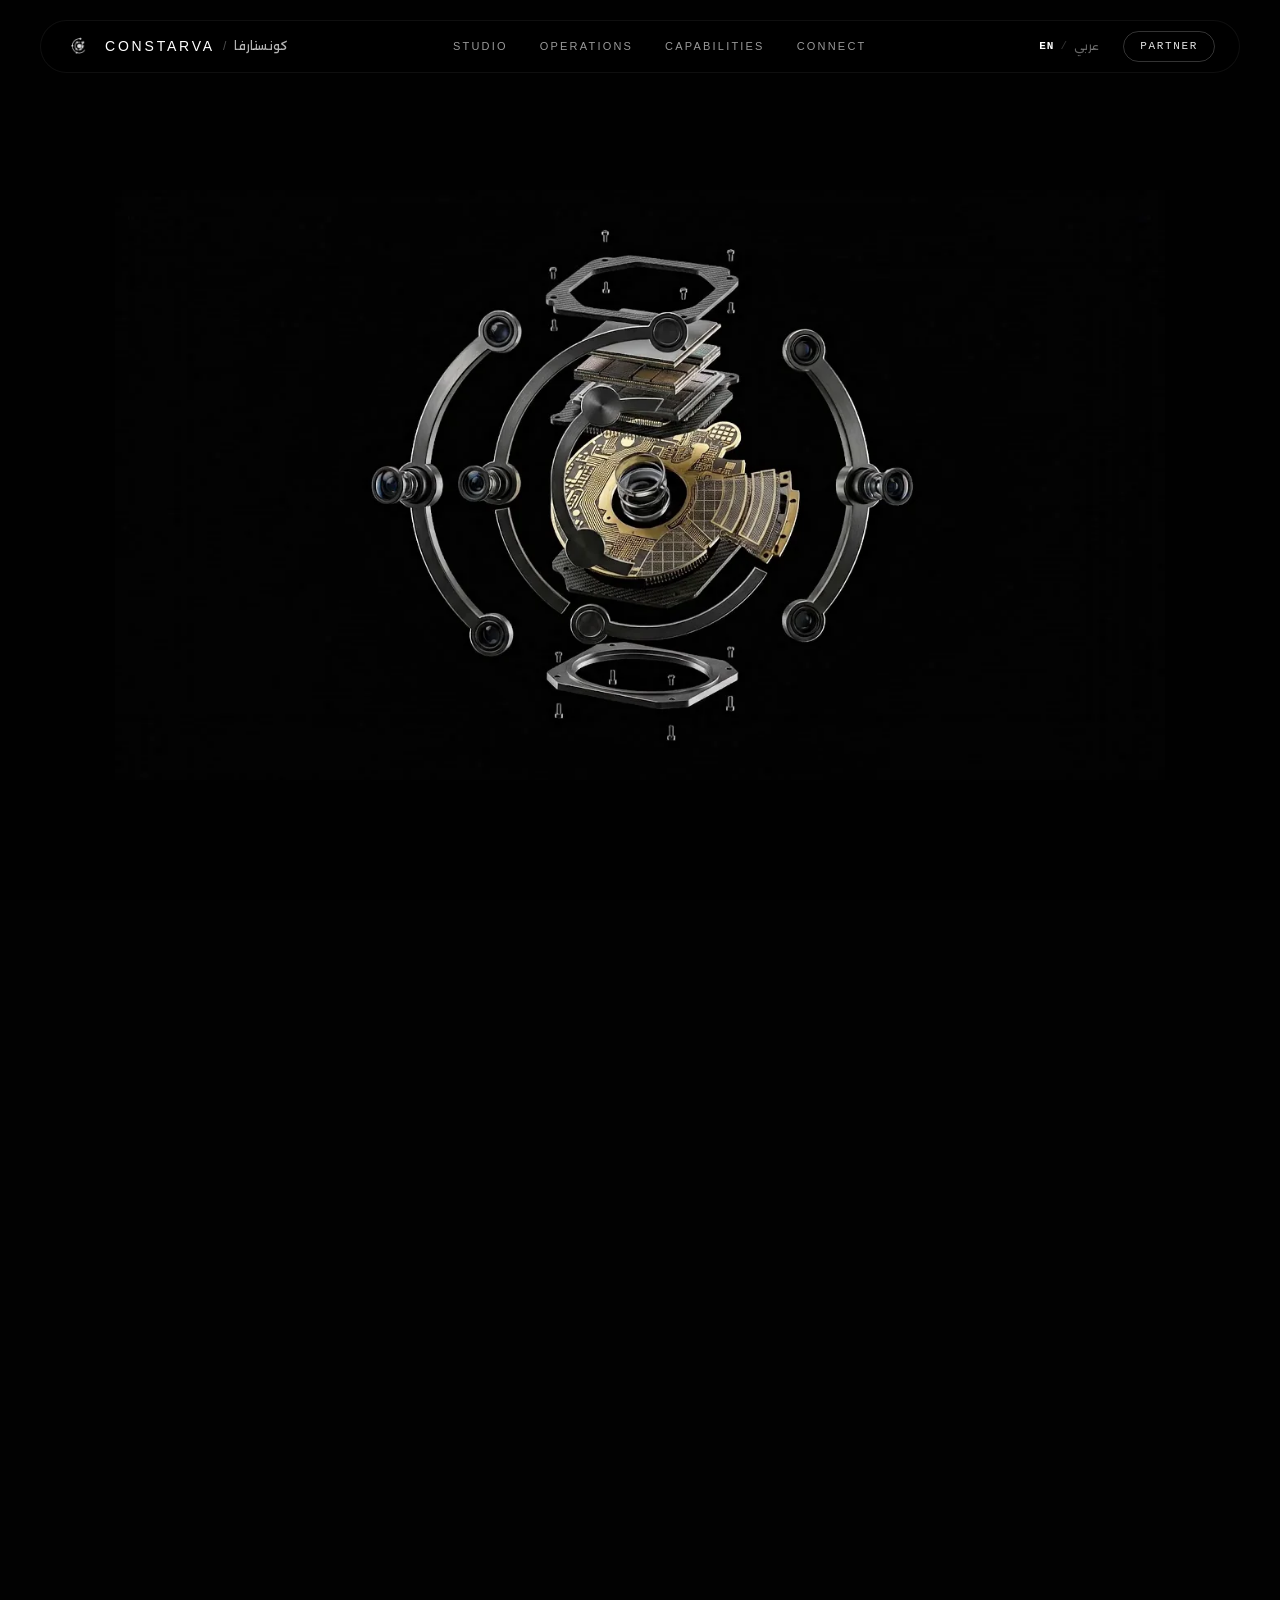
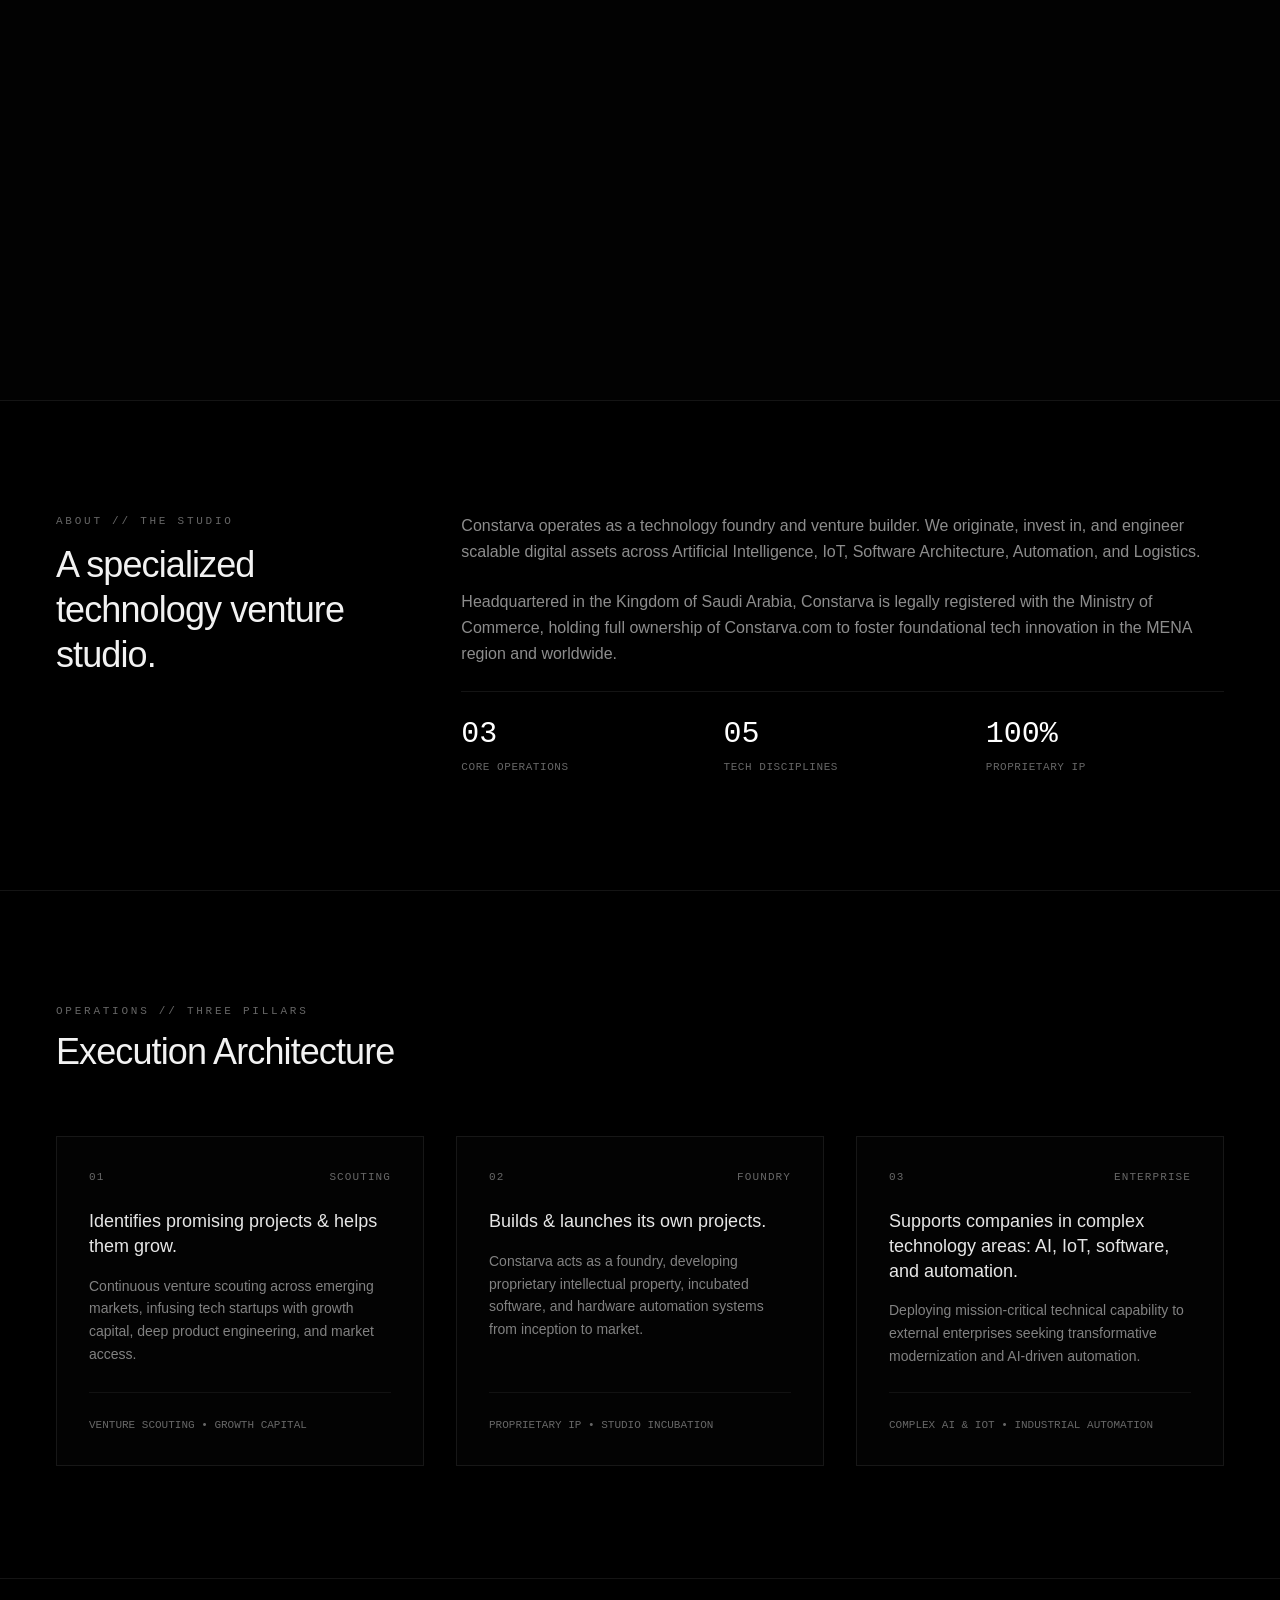
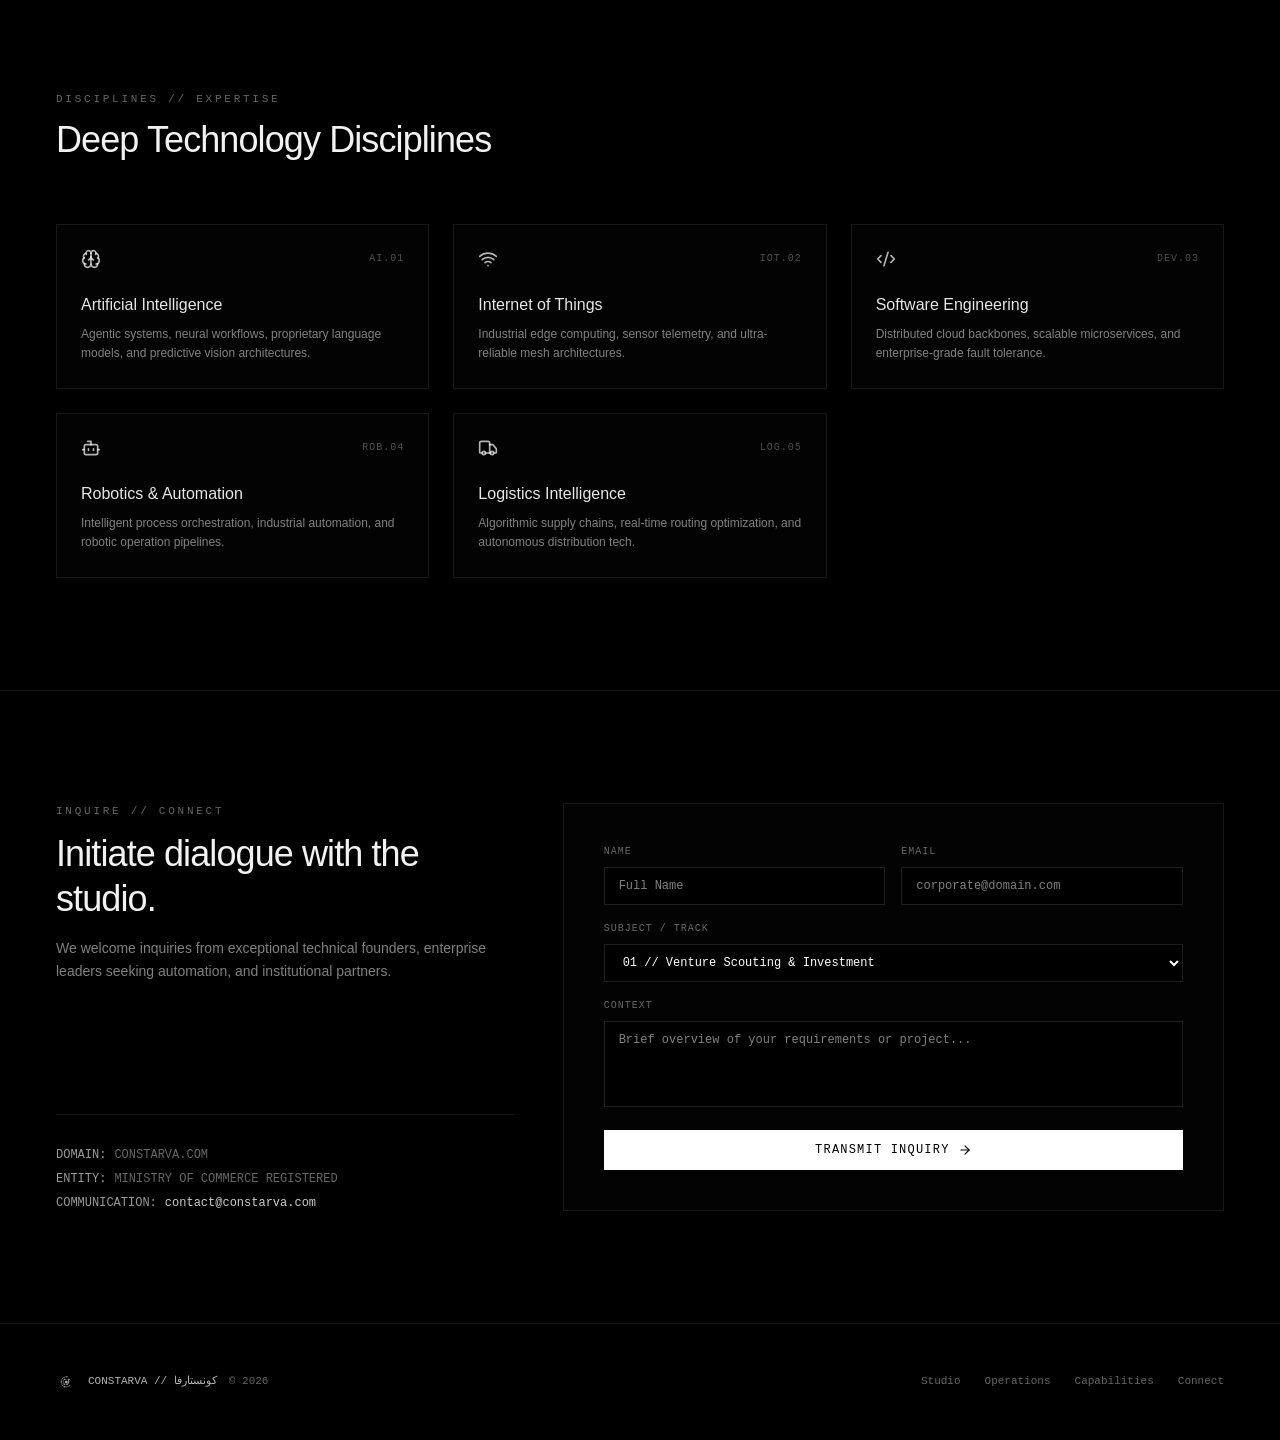
==== commit 00ac13a2: "new_button" ====
--- a/index.html
+++ b/index.html
@@ -1 +1 @@
-<!DOCTYPE html><html lang="en" class="inter_7b064e0d-module__MOT0tq__variable alexandria_7564e296-module__bjjnkq__variable h-full antialiased bg-black selection:bg-white/20 selection:text-white"><head><meta charSet="utf-8"/><meta name="viewport" content="width=device-width, initial-scale=1"/><link rel="preload" href="/_next/static/media/57696fb0c8dcfe1f-s.p.29a202atpp3ye.woff2" as="font" crossorigin="" type="font/woff2"/><link rel="preload" href="/_next/static/media/83afe278b6a6bb3c-s.p.2bn3s6zvc0dyp.woff2" as="font" crossorigin="" type="font/woff2"/><link rel="preload" href="/_next/static/media/8f2ca9bed5019488-s.p.1rne3a59172go.woff2" as="font" crossorigin="" type="font/woff2"/><link rel="preload" as="image" href="/logo.png"/><link rel="stylesheet" href="/_next/static/chunks/0xxbq9ktqli0b.css" data-precedence="next"/><link rel="preload" as="script" fetchPriority="low" href="/_next/static/chunks/12aruqaur5huj.js"/><script src="/_next/static/chunks/3rx7jmld6eggj.js" async=""></script><script src="/_next/static/chunks/1j_9b-l0n6u-t.js" async=""></script><script src="/_next/static/chunks/turbopack-22ngjldyd10bn.js" async=""></script><script src="/_next/static/chunks/38q-99blc-wvp.js" async=""></script><script src="/_next/static/chunks/00xll0idfjc_4.js" async=""></script><link rel="preload" href="/new_frames_avif1/frame_0000.avif" as="image" type="image/avif"/><link rel="preload" href="/new_frames/frame_0000.webp" as="image" type="image/webp"/><title>Constarva (كونستارفا) | Technology Venture Studio • AI, IoT &amp; Automation</title><meta name="description" content="Constarva (كونستارفا) is a premier technology venture studio managing, building, and growing technology projects across AI, IoT, software, automation, and emerging technologies. استوديو تقني استثماري يبني حلولاً قابلة للتوسع في مجالات الذكاء الاصطناعي، وإنترنت الأشياء، والأتمتة، واللوجستيات."/><meta name="application-name" content="Constarva"/><link rel="author" href="https://constarva.com"/><meta name="author" content="Constarva"/><meta name="keywords" content="Constarva,كونستارفا,Technology Venture Studio,استوديو تقني استثماري,AI,الذكاء الاصطناعي,IoT,إنترنت الأشياء,Software,البرمجيات,Automation,الأتمتة,Logistics Tech,التقنيات اللوجستية,Venture Scouting,Saudi Arabia Tech,Riyadh,MENA Tech,Deep Tech Studio"/><meta name="creator" content="Constarva"/><meta name="publisher" content="Constarva"/><meta name="robots" content="index, follow"/><meta name="googlebot" content="index, follow, max-video-preview:-1, max-image-preview:large, max-snippet:-1"/><link rel="canonical" href="https://constarva.com"/><link rel="alternate" hrefLang="en-US" href="https://constarva.com"/><link rel="alternate" hrefLang="ar-SA" href="https://constarva.com/?lang=ar"/><link rel="alternate" hrefLang="x-default" href="https://constarva.com"/><meta name="format-detection" content="telephone=no, address=no, email=no"/><meta property="og:title" content="Constarva (كونستارفا) | Technology Venture Studio"/><meta property="og:description" content="Managing, building, and growing technology projects across AI, IoT, software, automation, and emerging technologies. استوديو تقني استثماري يبني حلولاً قابلة للتوسع."/><meta property="og:url" content="https://constarva.com"/><meta property="og:site_name" content="Constarva"/><meta property="og:locale" content="en_US"/><meta property="og:image" content="https://constarva.com/logo.png"/><meta property="og:image:width" content="1024"/><meta property="og:image:height" content="1024"/><meta property="og:image:alt" content="Constarva Monogram Logo"/><meta property="og:locale:alternate" content="ar_SA"/><meta property="og:type" content="website"/><meta name="twitter:card" content="summary_large_image"/><meta name="twitter:creator" content="@constarva"/><meta name="twitter:title" content="Constarva (كونستارفا) | Technology Venture Studio"/><meta name="twitter:description" content="Managing, building, and growing technology projects across AI, IoT, software, automation, and emerging technologies."/><meta name="twitter:image" content="https://constarva.com/logo.png"/><link rel="icon" href="/favicon.ico?favicon.0_pphp1-zv6bz.ico" sizes="32x32" type="image/x-icon"/><link rel="icon" href="/icon.png"/><link rel="icon" href="/favicon.png" sizes="32x32" type="image/png"/><link rel="apple-touch-icon" href="/apple-icon.png"/><meta name="next-size-adjust" content=""/><link rel="icon" href="/favicon.ico" sizes="any"/><link rel="icon" href="/icon.png" type="image/png"/><link rel="apple-touch-icon" href="/apple-icon.png"/><link rel="preload" href="/new_frames_avif1/frame_0000.avif" as="image" type="image/avif"/><link rel="preload" href="/new_frames/frame_0000.webp" as="image" type="image/webp"/><script type="application/ld+json">{"@context":"https://schema.org","@type":"WebSite","@id":"https://constarva.com/#website","name":"Constarva","alternateName":["كونستارفا","Constarva Studio","Constarva Tech"],"url":"https://constarva.com","inLanguage":["en","ar"],"description":"Technology venture studio managing, building, and growing technology projects across AI, IoT, software, automation, and emerging technologies.","potentialAction":{"@type":"SearchAction","target":{"@type":"EntryPoint","urlTemplate":"https://constarva.com/?s={search_term_string}"},"query-input":"required name=search_term_string"}}</script><script type="application/ld+json">{"@context":"https://schema.org","@graph":[{"@type":"SiteNavigationElement","@id":"https://constarva.com/#nav-about","name":"About Constarva (عن كونستارفا)","description":"Overview of Constarva as a registered technology venture studio and innovation foundry.","url":"https://constarva.com/#about"},{"@type":"SiteNavigationElement","@id":"https://constarva.com/#nav-operations","name":"Core Operations (العمليات الرئيسية)","description":"Venture scouting, internal project incubation, and enterprise technology support in AI, IoT, and automation.","url":"https://constarva.com/#operations"},{"@type":"SiteNavigationElement","@id":"https://constarva.com/#nav-technologies","name":"Tech Domains (المجالات التقنية)","description":"Deep technical execution across Artificial Intelligence, IoT, Software Architecture, Robotics, and Smart Logistics.","url":"https://constarva.com/#technologies"},{"@type":"SiteNavigationElement","@id":"https://constarva.com/#nav-contact","name":"Partner & Contact (تواصل معنا)","description":"Inquire for venture acceleration, corporate engineering support, or studio partnerships.","url":"https://constarva.com/#contact"}]}</script><script type="application/ld+json">{"@context":"https://schema.org","@type":"Organization","@id":"https://constarva.com/#organization","name":"Constarva","alternateName":"كونستارفا","legalName":"Constarva","url":"https://constarva.com","logo":"https://constarva.com/logo.png","description":"Official entity registered with the Ministry of Commerce. Technology venture studio managing, building, and growing technology projects.","contactPoint":{"@type":"ContactPoint","email":"contact@constarva.com","contactType":"customer service","availableLanguage":["English","Arabic"]}}</script><script src="/_next/static/chunks/0cz1d0mv5g_q7.js" noModule=""></script></head><body class="min-h-full flex flex-col bg-black text-white font-sans overflow-x-hidden"><div hidden=""><!--$--><!--/$--></div><main class="relative flex min-h-screen flex-col bg-black text-white selection:bg-sky-500/30 selection:text-white"><header class="fixed top-0 left-0 right-0 z-50 transition-all duration-300 px-4 sm:px-6 md:px-10 pt-3 sm:pt-5"><div class="max-w-7xl mx-auto rounded-full transition-all duration-500 flex items-center justify-between px-4 sm:px-6 py-2 sm:py-2.5 bg-black/40 backdrop-blur-md border border-white/[0.06]"><a href="#" class="flex items-center gap-3 group focus:outline-none"><div class="relative w-7 h-7 rounded-full overflow-hidden flex items-center justify-center opacity-90 group-hover:opacity-100 transition-opacity"><img alt="Constarva Monogram" width="28" height="28" decoding="async" data-nimg="1" class="object-contain" style="color:transparent" src="/logo.png"/></div><div class="flex items-center gap-2"><span class="text-white text-sm tracking-[0.2em] uppercase font-sans font-medium">Constarva</span><span class="text-white/30 text-xs">/</span><span class="text-white/70 text-xs font-arabic font-normal">كونستارفا</span></div></a><nav class="hidden md:flex items-center gap-8"><a href="#about" class="text-[11px] tracking-[0.2em] uppercase text-white/60 hover:text-white transition-colors duration-200">Studio</a><a href="#operations" class="text-[11px] tracking-[0.2em] uppercase text-white/60 hover:text-white transition-colors duration-200">Operations</a><a href="#technologies" class="text-[11px] tracking-[0.2em] uppercase text-white/60 hover:text-white transition-colors duration-200">Capabilities</a><a href="#contact" class="text-[11px] tracking-[0.2em] uppercase text-white/60 hover:text-white transition-colors duration-200">Connect</a></nav><div class="flex items-center gap-4"><button aria-label="Toggle language" class="text-[11px] font-mono tracking-widest text-white/70 hover:text-white transition-colors duration-200 flex items-center gap-1.5 px-2 py-1"><span class="text-white font-bold">EN</span><span class="text-white/20">/</span><span class="text-white/40 font-arabic">عربي</span></button><a href="#contact" class="hidden sm:inline-flex items-center text-[11px] tracking-[0.15em] uppercase font-mono px-4 py-1.5 rounded-full border border-white/20 text-white/90 hover:text-white hover:border-white/50 hover:bg-white/[0.06] transition-all duration-300">Partner</a><button aria-label="Toggle navigation menu" class="md:hidden p-1 text-white/70 hover:text-white focus:outline-none"><svg xmlns="http://www.w3.org/2000/svg" width="24" height="24" viewBox="0 0 24 24" fill="none" stroke="currentColor" stroke-width="2" stroke-linecap="round" stroke-linejoin="round" class="lucide lucide-menu w-5 h-5" aria-hidden="true"><path d="M4 5h16"></path><path d="M4 12h16"></path><path d="M4 19h16"></path></svg></button></div></div></header><div style="background-color:#000000" class="relative w-full h-[210vh] md:h-[400vh] transition-colors duration-150"><div style="background-color:#000000" class="sticky top-0 h-[100dvh] w-full overflow-hidden flex items-center justify-center transition-colors duration-150 perspective-[1200px]"><div class="absolute inset-0 pointer-events-none z-0 transition-opacity duration-700" style="background:radial-gradient(circle at 50% 48%, rgba(212, 175, 55, 0.07) 0%, rgba(255, 248, 235, 0.02) 40%, transparent 68%)"></div><canvas class="absolute inset-0 w-full h-full object-contain pointer-events-none z-10 will-change-transform" style="transform:none"></canvas><div class="absolute inset-0 z-20 flex flex-col justify-between pt-20 pb-8 sm:pt-24 sm:pb-10 md:py-14 px-5 sm:px-10 md:px-16 pointer-events-none" style="opacity:0;transform:translateY(14px)"><div class="flex flex-col items-center text-center max-w-4xl mx-auto pt-0 md:pt-4"><h1 class="text-3xl sm:text-5xl md:text-6xl lg:text-7xl font-light tracking-[0.22em] sm:tracking-[0.28em] md:tracking-[0.34em] text-white uppercase drop-shadow-[0_4px_30px_rgba(0,0,0,0.98)]">CONSTARVA</h1><p class="mt-2.5 sm:mt-3 text-[10px] sm:text-xs md:text-sm tracking-[0.3em] uppercase font-mono text-white/85 font-medium drop-shadow-[0_2px_14px_rgba(0,0,0,0.95)]">Technology Venture Studio</p></div><div class="flex-1"></div><div class="relative flex items-center justify-center w-full"><div class="flex flex-col items-center gap-2 pointer-events-auto cursor-pointer"><div class="flex items-center gap-2.5 px-5 py-2.5 rounded-full bg-white/[0.07] hover:bg-white/[0.14] backdrop-blur-2xl border border-white/[0.14] shadow-[0_4px_24px_rgba(0,0,0,0.8)] transition-all duration-300"><span class="w-1.5 h-1.5 rounded-full bg-white animate-pulse"></span><span class="text-[10px] sm:text-[11px] font-mono uppercase tracking-[0.28em] text-white/90 font-medium">SCROLL TO EXPLORE ↓</span></div></div><div class="absolute right-0 text-[10px] sm:text-[11px] font-mono tracking-[0.2em] text-white/45 hidden md:block text-right"><span>MINISTRY OF COMMERCE REGISTERED</span></div></div></div><div class="absolute inset-0 z-20 flex items-end md:items-center px-4 sm:px-6 md:px-20 lg:px-28 pb-6 sm:pb-8 md:pb-0 pointer-events-none md:justify-start" style="opacity:0;transform:translateY(20px)"><div class="w-full max-w-sm sm:max-w-md md:max-w-lg p-5 sm:p-7 md:p-8 rounded-2xl bg-black/85 md:bg-black/60 backdrop-blur-2xl border border-white/[0.12] shadow-[0_8px_32px_rgba(0,0,0,0.85)] pointer-events-auto mx-auto md:mx-0 text-center"><div class="flex items-center gap-1.5 mb-3.5"><div class="flex-1 cursor-pointer py-1"><div class="h-[2px] rounded-full bg-white transition-all duration-300 shadow-[0_0_8px_rgba(255,255,255,0.8)]"></div><span class="text-[9px] font-mono tracking-wider text-white uppercase block mt-1 font-medium">01 // SCOUT</span></div><div class="flex-1 cursor-pointer py-1"><div class="h-[2px] rounded-full bg-white/20 hover:bg-white/40 transition-all duration-300"></div><span class="text-[9px] font-mono tracking-wider text-white/40 uppercase block mt-1">02 // INCUBATE</span></div><div class="flex-1 cursor-pointer py-1"><div class="h-[2px] rounded-full bg-white/20 hover:bg-white/40 transition-all duration-300"></div><span class="text-[9px] font-mono tracking-wider text-white/40 uppercase block mt-1">03 // SCALE</span></div></div><div class="text-[10px] sm:text-[11px] font-mono tracking-[0.25em] uppercase text-white/60 mb-2">01 — SCOUTING &amp; ACCELERATION</div><h2 class="text-lg sm:text-2xl md:text-3xl lg:text-4xl font-normal tracking-tight text-white leading-snug drop-shadow-[0_2px_12px_rgba(0,0,0,0.9)]">Accelerating High-Potential Ventures</h2><div class="w-8 h-[1px] bg-white/30 my-3 mx-auto"></div><p class="text-xs sm:text-sm text-white/70 leading-relaxed font-light max-w-md mx-auto">Strategic capital, venture architecture, and engineering leverage to achieve exponential scale.</p><a href="#contact" class="mt-6 md:hidden inline-block pointer-events-auto px-6 py-2 rounded-full border border-white/30 text-white text-[10px] sm:text-xs font-mono tracking-widest uppercase hover:bg-white hover:text-black transition-all duration-300 shadow-md font-medium">Partner With Us</a></div></div><div class="absolute inset-0 z-20 flex items-end md:items-center px-4 sm:px-6 md:px-20 lg:px-28 pb-6 sm:pb-8 md:pb-0 pointer-events-none md:justify-end" style="opacity:0;transform:translateY(20px)"><div class="w-full max-w-sm sm:max-w-md md:max-w-lg p-5 sm:p-7 md:p-8 rounded-2xl bg-black/85 md:bg-black/60 backdrop-blur-2xl border border-white/[0.12] shadow-[0_8px_32px_rgba(0,0,0,0.85)] pointer-events-auto mx-auto md:mx-0 text-center"><div class="flex items-center gap-1.5 mb-3.5"><div class="flex-1 cursor-pointer py-1"><div class="h-[2px] rounded-full bg-white/40 hover:bg-white/60 transition-all duration-300"></div><span class="text-[9px] font-mono tracking-wider text-white/40 uppercase block mt-1">01 // SCOUT</span></div><div class="flex-1 cursor-pointer py-1"><div class="h-[2px] rounded-full bg-white transition-all duration-300 shadow-[0_0_8px_rgba(255,255,255,0.8)]"></div><span class="text-[9px] font-mono tracking-wider text-white uppercase block mt-1 font-medium">02 // INCUBATE</span></div><div class="flex-1 cursor-pointer py-1"><div class="h-[2px] rounded-full bg-white/20 hover:bg-white/40 transition-all duration-300"></div><span class="text-[9px] font-mono tracking-wider text-white/40 uppercase block mt-1">03 // SCALE</span></div></div><div class="text-[10px] sm:text-[11px] font-mono tracking-[0.25em] uppercase text-white/60 mb-2">02 — FOUNDRY &amp; INCUBATION</div><h2 class="text-lg sm:text-2xl md:text-3xl lg:text-4xl font-normal tracking-tight text-white leading-snug drop-shadow-[0_2px_12px_rgba(0,0,0,0.9)]">Proprietary Deep-Tech Foundry</h2><div class="w-8 h-[1px] bg-white/30 my-3 mx-auto"></div><p class="text-xs sm:text-sm text-white/70 leading-relaxed font-light max-w-md mx-auto">Designing, engineering, and launching sovereign digital assets with full intellectual property ownership.</p></div></div><div class="absolute inset-0 z-20 flex items-end md:items-center justify-center px-4 sm:px-6 md:px-8 pb-6 sm:pb-8 md:pb-0 pointer-events-none" style="opacity:0;transform:translateY(20px)"><div class="w-full max-w-sm sm:max-w-md md:max-w-2xl p-5 sm:p-7 md:p-10 rounded-2xl bg-black/85 md:bg-black/60 backdrop-blur-2xl border border-white/[0.12] shadow-[0_8px_32px_rgba(0,0,0,0.85)] pointer-events-auto text-center mx-auto"><div class="flex items-center gap-1.5 mb-3.5"><div class="flex-1 cursor-pointer py-1"><div class="h-[2px] rounded-full bg-white/40 hover:bg-white/60 transition-all duration-300"></div><span class="text-[9px] font-mono tracking-wider text-white/40 uppercase block mt-1">01 // SCOUT</span></div><div class="flex-1 cursor-pointer py-1"><div class="h-[2px] rounded-full bg-white/40 hover:bg-white/60 transition-all duration-300"></div><span class="text-[9px] font-mono tracking-wider text-white/40 uppercase block mt-1">02 // INCUBATE</span></div><div class="flex-1 cursor-pointer py-1"><div class="h-[2px] rounded-full bg-white transition-all duration-300 shadow-[0_0_8px_rgba(255,255,255,0.8)]"></div><span class="text-[9px] font-mono tracking-wider text-white uppercase block mt-1 font-medium">03 // SCALE</span></div></div><div class="text-[10px] sm:text-[11px] font-mono tracking-[0.25em] uppercase text-white/60 mb-2">03 — ENTERPRISE CAPABILITY</div><h2 class="text-lg sm:text-2xl md:text-3xl lg:text-5xl font-normal tracking-tight text-white leading-snug md:leading-tight drop-shadow-[0_2px_14px_rgba(0,0,0,0.9)]">Mission-Critical Tech Integration</h2><p class="mt-2.5 sm:mt-3 text-xs sm:text-sm text-white/70 max-w-lg mx-auto leading-relaxed font-light">Empowering enterprises and government entities across Saudi Arabia and the MENA region in AI, IoT, and automation.</p><div class="mt-5 sm:mt-7 flex items-center justify-center gap-3 sm:gap-4 pointer-events-auto"><a href="#operations" class="px-5 sm:px-6 py-2 rounded-full border border-white/30 text-white text-[11px] sm:text-xs font-mono tracking-wider hover:bg-white hover:text-black transition-all duration-300">Operations</a><a href="#contact" class="px-5 sm:px-6 py-2 rounded-full bg-white text-black text-[11px] sm:text-xs font-mono tracking-wider hover:bg-white/80 transition-all duration-300 shadow-md font-medium">Connect</a></div></div></div></div></div><div class="relative w-full bg-black text-white/80 z-20 overflow-hidden font-sans"><section id="about" class="py-16 sm:py-24 md:py-28 px-5 sm:px-10 md:px-14 max-w-7xl mx-auto border-t border-white/[0.08]"><div class="grid grid-cols-1 lg:grid-cols-12 gap-12 items-start"><div class="lg:col-span-4"><div class="text-[11px] font-mono tracking-[0.25em] uppercase text-white/40 mb-3">ABOUT // THE STUDIO</div><h2 class="text-2xl sm:text-4xl font-light tracking-tight text-white/95 leading-tight">A specialized technology venture studio.</h2></div><div class="lg:col-span-8 space-y-6 text-sm sm:text-base text-white/55 font-light leading-relaxed"><p>Constarva operates as a technology foundry and venture builder. We originate, invest in, and engineer scalable digital assets across Artificial Intelligence, IoT, Software Architecture, Automation, and Logistics.</p><p>Headquartered in the Kingdom of Saudi Arabia, Constarva is legally registered with the Ministry of Commerce, holding full ownership of Constarva.com to foster foundational tech innovation in the MENA region and worldwide.</p><div class="grid grid-cols-3 gap-6 pt-6 border-t border-white/[0.08]"><div><span class="block text-2xl sm:text-3xl font-light text-white font-mono">03</span><span class="text-[11px] font-mono tracking-wider uppercase text-white/40">Core Operations</span></div><div><span class="block text-2xl sm:text-3xl font-light text-white font-mono">05</span><span class="text-[11px] font-mono tracking-wider uppercase text-white/40">Tech Disciplines</span></div><div><span class="block text-2xl sm:text-3xl font-light text-white font-mono">100%</span><span class="text-[11px] font-mono tracking-wider uppercase text-white/40">Proprietary IP</span></div></div></div></div></section><section id="operations" class="py-16 sm:py-24 md:py-28 px-5 sm:px-10 md:px-14 max-w-7xl mx-auto border-t border-white/[0.08]"><div class="max-w-xl mb-16"><div class="text-[11px] font-mono tracking-[0.25em] uppercase text-white/40 mb-3">OPERATIONS // THREE PILLARS</div><h2 class="text-2xl sm:text-4xl font-light tracking-tight text-white/95">Execution Architecture</h2></div><div class="grid grid-cols-1 md:grid-cols-3 gap-8"><div class="p-8 border border-white/[0.08] hover:border-white/20 transition-colors flex flex-col justify-between h-full bg-white/[0.01]"><div><div class="flex items-center justify-between text-[11px] font-mono tracking-widest text-white/40 mb-6"><span>01</span><span>SCOUTING</span></div><h3 class="text-lg font-medium text-white/90 mb-4 leading-snug">Identifies promising projects &amp; helps them grow.</h3><p class="text-xs sm:text-sm text-white/50 leading-relaxed font-light">Continuous venture scouting across emerging markets, infusing tech startups with growth capital, deep product engineering, and market access.</p></div><div class="pt-6 mt-6 border-t border-white/[0.06] text-[11px] font-mono text-white/40 uppercase">Venture Scouting • Growth Capital</div></div><div class="p-8 border border-white/[0.08] hover:border-white/20 transition-colors flex flex-col justify-between h-full bg-white/[0.01]"><div><div class="flex items-center justify-between text-[11px] font-mono tracking-widest text-white/40 mb-6"><span>02</span><span>FOUNDRY</span></div><h3 class="text-lg font-medium text-white/90 mb-4 leading-snug">Builds &amp; launches its own projects.</h3><p class="text-xs sm:text-sm text-white/50 leading-relaxed font-light">Constarva acts as a foundry, developing proprietary intellectual property, incubated software, and hardware automation systems from inception to market.</p></div><div class="pt-6 mt-6 border-t border-white/[0.06] text-[11px] font-mono text-white/40 uppercase">Proprietary IP • Studio Incubation</div></div><div class="p-8 border border-white/[0.08] hover:border-white/20 transition-colors flex flex-col justify-between h-full bg-white/[0.01]"><div><div class="flex items-center justify-between text-[11px] font-mono tracking-widest text-white/40 mb-6"><span>03</span><span>ENTERPRISE</span></div><h3 class="text-lg font-medium text-white/90 mb-4 leading-snug">Supports companies in complex technology areas: AI, IoT, software, and automation.</h3><p class="text-xs sm:text-sm text-white/50 leading-relaxed font-light">Deploying mission-critical technical capability to external enterprises seeking transformative modernization and AI-driven automation.</p></div><div class="pt-6 mt-6 border-t border-white/[0.06] text-[11px] font-mono text-white/40 uppercase">Complex AI &amp; IoT • Industrial Automation</div></div></div></section><section id="technologies" class="py-16 sm:py-24 md:py-28 px-5 sm:px-10 md:px-14 max-w-7xl mx-auto border-t border-white/[0.08]"><div class="max-w-xl mb-16"><div class="text-[11px] font-mono tracking-[0.25em] uppercase text-white/40 mb-3">DISCIPLINES // EXPERTISE</div><h2 class="text-2xl sm:text-4xl font-light tracking-tight text-white/95">Deep Technology Disciplines</h2></div><div class="grid grid-cols-1 md:grid-cols-2 lg:grid-cols-3 gap-6"><div class="p-6 border border-white/[0.08] hover:border-white/20 transition-all bg-white/[0.01]"><div class="flex items-center justify-between mb-6"><svg xmlns="http://www.w3.org/2000/svg" width="24" height="24" viewBox="0 0 24 24" fill="none" stroke="currentColor" stroke-width="2" stroke-linecap="round" stroke-linejoin="round" class="lucide lucide-brain w-5 h-5 text-white/70" aria-hidden="true"><path d="M12 18V5"></path><path d="M15 13a4.17 4.17 0 0 1-3-4 4.17 4.17 0 0 1-3 4"></path><path d="M17.598 6.5A3 3 0 1 0 12 5a3 3 0 1 0-5.598 1.5"></path><path d="M17.997 5.125a4 4 0 0 1 2.526 5.77"></path><path d="M18 18a4 4 0 0 0 2-7.464"></path><path d="M19.967 17.483A4 4 0 1 1 12 18a4 4 0 1 1-7.967-.517"></path><path d="M6 18a4 4 0 0 1-2-7.464"></path><path d="M6.003 5.125a4 4 0 0 0-2.526 5.77"></path></svg><span class="text-[10px] font-mono text-white/30 tracking-widest uppercase">AI.01</span></div><h3 class="text-base font-medium text-white/90 mb-2">Artificial Intelligence</h3><p class="text-xs text-white/50 leading-relaxed font-light">Agentic systems, neural workflows, proprietary language models, and predictive vision architectures.</p></div><div class="p-6 border border-white/[0.08] hover:border-white/20 transition-all bg-white/[0.01]"><div class="flex items-center justify-between mb-6"><svg xmlns="http://www.w3.org/2000/svg" width="24" height="24" viewBox="0 0 24 24" fill="none" stroke="currentColor" stroke-width="2" stroke-linecap="round" stroke-linejoin="round" class="lucide lucide-wifi w-5 h-5 text-white/70" aria-hidden="true"><path d="M12 20h.01"></path><path d="M2 8.82a15 15 0 0 1 20 0"></path><path d="M5 12.859a10 10 0 0 1 14 0"></path><path d="M8.5 16.429a5 5 0 0 1 7 0"></path></svg><span class="text-[10px] font-mono text-white/30 tracking-widest uppercase">IOT.02</span></div><h3 class="text-base font-medium text-white/90 mb-2">Internet of Things</h3><p class="text-xs text-white/50 leading-relaxed font-light">Industrial edge computing, sensor telemetry, and ultra-reliable mesh architectures.</p></div><div class="p-6 border border-white/[0.08] hover:border-white/20 transition-all bg-white/[0.01]"><div class="flex items-center justify-between mb-6"><svg xmlns="http://www.w3.org/2000/svg" width="24" height="24" viewBox="0 0 24 24" fill="none" stroke="currentColor" stroke-width="2" stroke-linecap="round" stroke-linejoin="round" class="lucide lucide-code-xml lucide-code-2 w-5 h-5 text-white/70" aria-hidden="true"><path d="m18 16 4-4-4-4"></path><path d="m6 8-4 4 4 4"></path><path d="m14.5 4-5 16"></path></svg><span class="text-[10px] font-mono text-white/30 tracking-widest uppercase">DEV.03</span></div><h3 class="text-base font-medium text-white/90 mb-2">Software Engineering</h3><p class="text-xs text-white/50 leading-relaxed font-light">Distributed cloud backbones, scalable microservices, and enterprise-grade fault tolerance.</p></div><div class="p-6 border border-white/[0.08] hover:border-white/20 transition-all bg-white/[0.01]"><div class="flex items-center justify-between mb-6"><svg xmlns="http://www.w3.org/2000/svg" width="24" height="24" viewBox="0 0 24 24" fill="none" stroke="currentColor" stroke-width="2" stroke-linecap="round" stroke-linejoin="round" class="lucide lucide-bot w-5 h-5 text-white/70" aria-hidden="true"><path d="M12 8V4H8"></path><rect width="16" height="12" x="4" y="8" rx="2"></rect><path d="M2 14h2"></path><path d="M20 14h2"></path><path d="M15 13v2"></path><path d="M9 13v2"></path></svg><span class="text-[10px] font-mono text-white/30 tracking-widest uppercase">ROB.04</span></div><h3 class="text-base font-medium text-white/90 mb-2">Robotics &amp; Automation</h3><p class="text-xs text-white/50 leading-relaxed font-light">Intelligent process orchestration, industrial automation, and robotic operation pipelines.</p></div><div class="p-6 border border-white/[0.08] hover:border-white/20 transition-all bg-white/[0.01]"><div class="flex items-center justify-between mb-6"><svg xmlns="http://www.w3.org/2000/svg" width="24" height="24" viewBox="0 0 24 24" fill="none" stroke="currentColor" stroke-width="2" stroke-linecap="round" stroke-linejoin="round" class="lucide lucide-truck w-5 h-5 text-white/70" aria-hidden="true"><path d="M14 18V6a2 2 0 0 0-2-2H4a2 2 0 0 0-2 2v11a1 1 0 0 0 1 1h2"></path><path d="M15 18H9"></path><path d="M19 18h2a1 1 0 0 0 1-1v-3.65a1 1 0 0 0-.22-.624l-3.48-4.35A1 1 0 0 0 17.52 8H14"></path><circle cx="17" cy="18" r="2"></circle><circle cx="7" cy="18" r="2"></circle></svg><span class="text-[10px] font-mono text-white/30 tracking-widest uppercase">LOG.05</span></div><h3 class="text-base font-medium text-white/90 mb-2">Logistics Intelligence</h3><p class="text-xs text-white/50 leading-relaxed font-light">Algorithmic supply chains, real-time routing optimization, and autonomous distribution tech.</p></div></div></section><section id="contact" class="py-16 sm:py-24 md:py-28 px-5 sm:px-10 md:px-14 max-w-7xl mx-auto border-t border-white/[0.08]"><div class="grid grid-cols-1 lg:grid-cols-12 gap-12"><div class="lg:col-span-5 flex flex-col justify-between"><div><div class="text-[11px] font-mono tracking-[0.25em] uppercase text-white/40 mb-3">INQUIRE // CONNECT</div><h2 class="text-2xl sm:text-4xl font-light tracking-tight text-white/95 leading-tight">Initiate dialogue with the studio.</h2><p class="mt-4 text-xs sm:text-sm text-white/50 leading-relaxed font-light">We welcome inquiries from exceptional technical founders, enterprise leaders seeking automation, and institutional partners.</p></div><div class="mt-8 pt-8 border-t border-white/[0.08] space-y-2 text-xs font-mono text-white/40"><div class="flex items-center gap-2"><span class="text-white/60">DOMAIN:</span><span>CONSTARVA.COM</span></div><div class="flex items-center gap-2"><span class="text-white/60">ENTITY:</span><span>MINISTRY OF COMMERCE REGISTERED</span></div><div class="flex items-center gap-2"><span class="text-white/60">COMMUNICATION:</span><span class="text-white/80">contact@constarva.com</span></div></div></div><div class="lg:col-span-7 border border-white/[0.08] p-8 sm:p-10 bg-white/[0.01]"><form class="space-y-4"><div class="grid grid-cols-1 sm:grid-cols-2 gap-4"><div><label class="block text-[10px] font-mono tracking-widest uppercase text-white/40 mb-2">Name</label><input type="text" required="" placeholder="Full Name" class="w-full px-3.5 py-2.5 bg-black border border-white/[0.12] text-white text-xs font-mono focus:outline-none focus:border-white transition-colors" value=""/></div><div><label class="block text-[10px] font-mono tracking-widest uppercase text-white/40 mb-2">Email</label><input type="email" required="" placeholder="corporate@domain.com" class="w-full px-3.5 py-2.5 bg-black border border-white/[0.12] text-white text-xs font-mono focus:outline-none focus:border-white transition-colors" value=""/></div></div><div><label class="block text-[10px] font-mono tracking-widest uppercase text-white/40 mb-2">Subject / Track</label><select class="w-full px-3.5 py-2.5 bg-black border border-white/[0.12] text-white text-xs font-mono focus:outline-none focus:border-white transition-colors"><option value="scouting" selected="">01 // Venture Scouting &amp; Investment</option><option value="foundry">02 // Studio Incubation &amp; Co-building</option><option value="enterprise">03 // Enterprise Tech (AI, IoT, Automation)</option></select></div><div><label class="block text-[10px] font-mono tracking-widest uppercase text-white/40 mb-2">Context</label><textarea rows="4" required="" placeholder="Brief overview of your requirements or project..." class="w-full px-3.5 py-2.5 bg-black border border-white/[0.12] text-white text-xs font-mono focus:outline-none focus:border-white transition-colors resize-none"></textarea></div><button type="submit" class="w-full py-3 bg-white text-black font-mono text-xs uppercase tracking-widest hover:bg-white/80 transition-colors flex items-center justify-center gap-2"><span>Transmit Inquiry</span><svg xmlns="http://www.w3.org/2000/svg" width="24" height="24" viewBox="0 0 24 24" fill="none" stroke="currentColor" stroke-width="2" stroke-linecap="round" stroke-linejoin="round" class="lucide lucide-arrow-right w-3.5 h-3.5" aria-hidden="true"><path d="M5 12h14"></path><path d="m12 5 7 7-7 7"></path></svg></button></form></div></div></section><footer class="py-12 px-6 sm:px-14 max-w-7xl mx-auto border-t border-white/[0.08] flex flex-col sm:flex-row items-center justify-between gap-6 text-[11px] font-mono text-white/40"><div class="flex items-center gap-3"><div class="relative w-5 h-5 opacity-70"><img alt="Constarva Monogram" loading="lazy" width="20" height="20" decoding="async" data-nimg="1" class="object-contain" style="color:transparent" src="/logo.png"/></div><span class="text-white/70">CONSTARVA // كونستارفا</span><span>© <!-- -->2026</span></div><div class="flex items-center gap-6"><a href="#about" class="hover:text-white transition-colors">Studio</a><a href="#operations" class="hover:text-white transition-colors">Operations</a><a href="#technologies" class="hover:text-white transition-colors">Capabilities</a><a href="#contact" class="hover:text-white transition-colors">Connect</a></div></footer></div></main><!--$--><!--/$--><script src="/_next/static/chunks/12aruqaur5huj.js" id="_R_" async=""></script><script>(self.__next_f=self.__next_f||[]).push([0])</script><script>self.__next_f.push([1,"1:\"$Sreact.fragment\"\n7:I[68027,[\"/_next/static/chunks/38q-99blc-wvp.js\"],\"default\",1]\n:HL[\"/_next/static/chunks/0xxbq9ktqli0b.css\",\"style\"]\n:HL[\"/_next/static/media/57696fb0c8dcfe1f-s.p.29a202atpp3ye.woff2\",\"font\",{\"crossOrigin\":\"\",\"type\":\"font/woff2\"}]\n:HL[\"/_next/static/media/83afe278b6a6bb3c-s.p.2bn3s6zvc0dyp.woff2\",\"font\",{\"crossOrigin\":\"\",\"type\":\"font/woff2\"}]\n:HL[\"/_next/static/media/8f2ca9bed5019488-s.p.1rne3a59172go.woff2\",\"font\",{\"crossOrigin\":\"\",\"type\":\"font/woff2\"}]\n:HL[\"/new_frames_avif1/frame_0000.avif\",\"image\",{\"type\":\"image/avif\"}]\n:HL[\"/new_frames/frame_0000.webp\",\"image\",{\"type\":\"image/webp\"}]\n2:T4b3,{\"@context\":\"https://schema.org\",\"@graph\":[{\"@type\":\"SiteNavigationElement\",\"@id\":\"https://constarva.com/#nav-about\",\"name\":\"About Constarva (عن كونستارفا)\",\"description\":\"Overview of Constarva as a registered technology venture studio and innovation foundry.\",\"url\":\"https://constarva.com/#about\"},{\"@type\":\"SiteNavigationElement\",\"@id\":\"https://constarva.com/#nav-operations\",\"name\":\"Core Operations (العمليات الرئيسية)\",\"description\":\"Venture scouting, internal project incubation, and enterprise technology support in AI, IoT, and automation.\",\"url\":\"https://constarva.com/#operations\"},{\"@type\":\"SiteNavigationElement\",\"@id\":\"https://constarva.com/#nav-technologies\",\"name\":\"Tech Domains (المجالات التقنية)\",\"description\":\"Deep technical execution across Artificial Intelligence, IoT, Software Architecture, Robotics, and Smart Logistics.\",\"url\":\"https://constarva.com/#technologies\"},{\"@type\":\"SiteNavigationElement\",\"@id\":\"https://constarva.com/#nav-contact\",\"name\":\"Partner \u0026 Contact (تواصل معنا)\",\"description\":\"Inquire for venture acceleration, corporate engineering support, or studio partnerships.\",\"url\":\"https://constarva.com/#contact\"}]}0:{\"P\":null,\"c\":[\"\",\"\"],\"q\":\"\",\"i\":false,\"f\":[[[\"\",{\"children\":[\"__PAGE__\",{},\"$undefined\",\"$undefined\",4608]},\"$undefined\",\"$undefined\",4624],[[\"$\",\"$1\",\"c\",{\"children\":[[[\"$\",\"link\",\"0\",{\"rel\":\"stylesheet\",\"href\":\"/_next/static/chunks/0xxbq9ktqli0b.css\",\"precedence\":\"next\",\"crossOrigin\":\"$undefined\",\"nonce\":\"$undefined\"}],[\"$\",\"script\",\"script-0\",{\"src\":\"/_next/static/chunks/38q-99blc-wvp.js\",\"async\":true,\"nonce\":\"$undefined\"}]],[\"$\",\"html\",null,{\"lang\":\"en\",\"className\":\"inter_7b064e0d-module__MOT0tq__variable alexandria_7564e296-module__bjjnkq__variable h-full antialiased bg-black selection:bg-white/20 selection:text-white\",\"children\":[[\"$\",\"head\",null,{\"children\":[[\"$\",\"link\",null,{\"rel\":\"icon\",\"href\":\"/favicon.ico\",\"sizes\":\"any\"}],[\"$\",\"link\",null,{\"rel\":\"icon\",\"href\":\"/icon.png\",\"type\":\"image/png\"}],[\"$\",\"link\",null,{\"rel\":\"apple-touch-icon\",\"href\":\"/apple-icon.png\"}],[\"$\",\"link\",null,{\"rel\":\"preload\",\"href\":\"/new_frames_avif1/frame_0000.avif\",\"as\":\"image\",\"type\":\"image/avif\"}],[\"$\",\"link\",null,{\"rel\":\"preload\",\"href\":\"/new_frames/frame_0000.webp\",\"as\":\"image\",\"type\":\"image/webp\"}],[\"$\",\"script\",null,{\"type\":\"application/ld+json\",\"dangerouslySetInnerHTML\":{\"__html\":\"{\\\"@context\\\":\\\"https://schema.org\\\",\\\"@type\\\":\\\"WebSite\\\",\\\"@id\\\":\\\"https://constarva.com/#website\\\",\\\"name\\\":\\\"Constarva\\\",\\\"alternateName\\\":[\\\"كونستارفا\\\",\\\"Constarva Studio\\\",\\\"Constarva Tech\\\"],\\\"url\\\":\\\"https://constarva.com\\\",\\\"inLanguage\\\":[\\\"en\\\",\\\"ar\\\"],\\\"description\\\":\\\"Technology venture studio managing, building, and growing technology projects across AI, IoT, software, automation, and emerging technologies.\\\",\\\"potentialAction\\\":{\\\"@type\\\":\\\"SearchAction\\\",\\\"target\\\":{\\\"@type\\\":\\\"EntryPoint\\\",\\\"urlTemplate\\\":\\\"https://constarva.com/?s={search_term_string}\\\"},\\\"query-input\\\":\\\"required name=search_term_string\\\"}}\"}}],[\"$\",\"script\",null,{\"type\":\"application/ld+json\",\"dangerouslySetInnerHTML\":{\"__html\":\"$2\"}}],[\"$\",\"script\",null,{\"type\":\"application/ld+json\",\"dangerouslySetInnerHTML\":{\"__html\":\"{\\\"@context\\\":\\\"https://schema.org\\\",\\\"@type\\\":\\\"Organization\\\",\\\"@id\\\":\\\"https://constarva.com/#organization\\\",\\\"name\\\":\\\"Constarva\\\",\\\"alternateName\\\":\\\"كونستارفا\\\",\\\"legalName\\\":\\\"Constarva\\\",\\\"url\\\":\\\"https://constarva.com\\\",\\\"logo\\\":\\\"https://constarva.com/logo.png\\\",\\\"description\\\":\\\"Official entity registered with the Ministry of Commerce. Technology venture studio managing, building, and growing technology projects.\\\",\\\"contactPoint\\\":{\\\"@type\\\":\\\"ContactPoint\\\",\\\"email\\\":\\\"contact@constarva.com\\\",\\\"contactType\\\":\\\"customer service\\\",\\\"availableLanguage\\\":[\\\"English\\\",\\\"Arabic\\\"]}}\"}}]]}],[\"$\",\"body\",null,{\"className\":\"min-h-full flex flex-col bg-black text-white font-sans overflow-x-hidden\",\"children\":[\"$L3\",\"$L4\"]}]]}]]}],{\"children\":[\"$L5\",{},null,false,null]},null,false,null],\"$L6\",false]],\"m\":\"$undefined\",\"G\":[\"$7\",[\"$L8\"]],\"S\":true,\"h\":null,\"r\":\"$undefined\",\"s\":\"$undefined\",\"a\":\"$undefined\",\"l\":\"$undefined\",\"p\":\"$undefined\",\"d\":\"$undefined\",\"b\":\"DArBO56YhUyF54EOS4Sp7\"}\n9:I[28192,[\"/_next/static/chunks/38q-99blc-wvp.js\"],\"default\"]\na:I[75074,[\"/_next/static/chunks/38q-99blc-wvp.js\"],\"LanguageProvider\"]\nb:I[39756,[\"/_next/static/chunks/38q-99blc-wvp.js\"],\"default\"]\nc:I[37457,[\"/_next/static/chunks/38q-99blc-wvp.js\"],\"default\"]\nd:I[62319,[\"/_next/static/chunks/38q-99blc-wvp.js\",\"/_next/static/chunks/00xll0idfjc_4.js\"],\"default\"]\ne:I[2408,[\"/_next/static/chunks/38q-99blc-wvp.js\",\"/_next/static/chunks/00xll0idfjc_4.js\"],\"default\"]\nf:I[90828,[\"/_next/static/chunks/38q-99blc-wvp.js\",\"/_next/static/chunks/00xll0idfjc_4.js\"],\"default\"]\n10:I[97367,[\"/_next/static/chunks/38q-99blc-wvp.js\"],\"OutletBoundary\"]\n11:\"$Sreact.suspense\"\n13:I[97367,[\"/_next/static/chunks/38q-99blc-wvp.js\"],\"ViewportBoundary\"]\n15:I[97367,[\"/_next/static/chunks/38q-99blc-wvp.js\"],\"MetadataBoundary\"]\n3:[\"$\",\"$L9\",null,{}]\n4:[\"$\",\"$La\",null,{\"children\":[\"$\",\"$Lb\",null,{\"parallelRouterKey\":\"children\",\"error\":\"$undefined\",\"errorStyles\":\"$undefined\",\"errorScripts\":\"$undefined\",\"template\":[\"$\",\"$Lc\",null,{}],\"templateStyles\":\"$undefined\",\"templateScripts\":\"$undefined\",\"notFound\":[[[\"$\",\"title\",null,{\"children\":\"404: This page could not be found.\"}],[\"$\",\"div\",null,{\"style\":{\"fontFamily\":\"system-ui,\\\"Segoe UI\\\",Roboto,Helvetica,Arial,sans-serif,\\\"Apple Color Emoji\\\",\\\"Segoe UI Emoji\\\"\",\"height\":\"100vh\",\"textAlign\":\"center\",\"display\":\"flex\",\"flexDirection\":\"column\",\"alignItems\":\"center\",\"justifyContent\":\"center\"},\"children\":[\"$\",\"div\",null,{\"children\":[[\"$\",\"style\",null,{\"dangerouslySetInnerHTML\":{\"__html\":\"body{color:#000;background:#fff;margin:0}.next-error-h1{border-right:1px solid rgba(0,0,0,.3)}@media (prefers-color-scheme:dark){body{color:#fff;background:#000}.next-error-h1{border-right:1px solid rgba(255,255,255,.3)}}\"}}],[\"$\",\"h1\",null,{\"className\":\"next-error-h1\",\"style\":{\"display\":\"inline-block\",\"margin\":\"0 20px 0 0\",\"padding\":\"0 23px 0 0\",\"fontSize\":24,\"fontWeight\":500,\"verticalAlign\":\"top\",\"lineHeight\":\"49px\"},\"children\":404}],[\"$\",\"div\",null,{\"style\":{\"display\":\"inline-block\"},\"children\":[\"$\",\"h2\",null,{\"style\":{\"fontSize\":14,\"fontWeight\":400,\"lineHeight\":\"49px\",\"margin\":0},\"children\":\"This page could not be found.\"}]}]]}]}]],[]],\"forbidden\":\"$undefined\",\"unauthorized\":\"$undefined\"}]}]\n5:[\"$\",\"$1\",\"c\",{\"children\":[[\"$\",\"main\",null,{\"className\":\"relative flex min-h-screen flex-col bg-black text-white selection:bg-sky-500/30 selection:text-white\",\"children\":[[\"$\",\"$Ld\",null,{}],[\"$\",\"$Le\",null,{}],[\"$\",\"$Lf\",null,{}]]}],[[\"$\",\"script\",\"script-0\",{\"src\":\"/_next/static/chunks/00xll0idfjc_4.js\",\"async\":true,\"nonce\":\"$undefined\"}]],[\"$\",\"$L10\",null,{\"children\":[\"$\",\"$11\",null,{\"name\":\"Next.MetadataOutlet\",\"children\":\"$@12\"}]}]]}]\n6:[\"$\",\"$1\",\"h\",{\"children\":[null,[\"$\",\"$L13\",null,{\"children\":\"$L14\"}],[\"$\",\"div\",null,{\"hidden\":true,\"children\":[\"$\",\"$L15\",null,{\"children\":[\"$\",\"$11\",null,{\"name\":\"Next.Metadata\",\"children\":\"$L16\"}]}]}],[\"$\",\"meta\",null,{\"name\":\"next-size-adjust\",\"content\":\"\"}]]}]\n8:[\"$\",\"link\",\"0\",{\"rel\":\"stylesheet\",\"href\":\"/_next/static/chunks/0xxbq9ktqli0b.css\",\"precedence\":\"next\",\"crossOrigin\":\"$undefined\",\"nonce\":\"$undefined\"}]\n14:[[\"$\",\"meta\",\"0\",{\"charSet\":\"utf-8\"}],[\"$\",\"meta\",\"1\",{\"name\":\"viewport\",\"content\":\"width=device-width, initial-scale=1\"}]]\n17:I[27201,[\"/_next/static/chunks/38q-99blc-wvp.js\"],\"IconMark\"]\n12:null\n16:[[\"$\",\"title\",\"0\",{\"children\":\"Constarva (كونستارفا) | Technology Venture Studio • AI, IoT \u0026 Automation\"}],[\"$\",\"meta\",\"1\",{\"name\":\"description\",\"content\":\"Constarva (كونستارفا) is a premier technology venture studio managing, building, and growing technology projects across AI, IoT, software, automation, and emerging technologies. استوديو تقني استثماري يبني حلولاً قابلة للتوسع في مجالات الذكاء الاصطناعي، وإنترنت الأشياء، والأتمتة، واللوجستيات.\"}],[\"$\",\"meta\",\"2\",{\"name\":\"application-name\",\"content\":\"Constarva\"}],[\"$\",\"link\",\"3\",{\"rel\":\"author\",\"href\":\"https://constarva.com\"}],[\"$\",\"meta\",\"4\",{\"name\":\"author\",\"content\":\"Constarva\"}],[\"$\",\"meta\",\"5\",{\"name\":\"keywords\",\"content\":\"Constarva,كونستارفا,Technology Venture Studio,استوديو تقني استثماري,AI,الذكاء الاصطناعي,IoT,إنترنت الأشياء,Software,البرمجيات,Automation,الأتمتة,Logistics Tech,التقنيات اللوجستية,Venture Scouting,Saudi Arabia Tech,Riyadh,MENA Tech,Deep Tech Studio\"}],[\"$\",\"meta\",\"6\",{\"name\":\"creator\",\"content\":\"Constarva\"}],[\"$\",\"meta\",\"7\",{\"name\":\"publisher\",\"content\":\"Constarva\"}],[\"$\",\"meta\",\"8\",{\"name\":\"robots\",\"content\":\"index, follow\"}],[\"$\",\"meta\",\"9\",{\"name\":\"googlebot\",\"content\":\"index, follow, max-video-preview:-1, max-image-preview:large, max-snippet:-1\"}],[\"$\",\"link\",\"10\",{\"rel\":\"canonical\",\"href\":\"https://constarva.com\"}],[\"$\",\"link\",\"11\",{\"rel\":\"alternate\",\"hrefLang\":\"en-US\",\"href\":\"https://constarva.com\"}],[\"$\",\"link\",\"12\",{\"rel\":\"alternate\",\"hrefLang\":\"ar-SA\",\"href\":\"https://constarva.com/?lang=ar\"}],[\"$\",\"link\",\"13\",{\"rel\":\"alternate\",\"hrefLang\":\"x-default\",\"href\":\"https://constarva.com\"}],[\"$\",\"meta\",\"14\",{\"name\":\"format-detection\",\"content\":\"telephone=no, address=no, email=no\"}],[\"$\",\"meta\",\"15\",{\"property\":\"og:title\",\"content\":\"Constarva (كونستارفا) | Technology Venture Studio\"}],[\"$\",\"meta\",\"16\",{\"property\":\"og:description\",\"content\":\"Managing, building, and growing technology projects across AI, IoT, software, automation, and emerging technologies. استوديو تقني استثماري يبني حلولاً قابلة للتوسع.\"}],[\"$\",\"meta\",\"17\",{\"property\":\"og:url\",\"content\":\"https://constarva.com\"}],[\"$\",\"meta\",\"18\",{\"property\":\"og:site_name\",\"content\":\"Constarva\"}],[\"$\",\"meta\",\"19\",{\"property\":\"og:locale\",\"content\":\"en_US\"}],[\"$\",\"meta\",\"20\",{\"property\":\"og:image\",\"content\":\"https://constarva.com/logo.png\"}],[\"$\",\"meta\",\"21\",{\"property\":\"og:image:width\",\"content\":\"1024\"}],[\"$\",\"meta\",\"22\",{\"property\":\"og:image:height\",\"content\":\"1024\"}],[\"$\",\"meta\",\"23\",{\"property\":\"og:image:alt\",\"content\":\"Constarva Monogram Logo\"}],[\"$\",\"meta\",\"24\",{\"property\":\"og:locale:alternate\",\"content\":\"ar_SA\"}],[\"$\",\"meta\",\"25\",{\"property\":\"og:type\",\"content\":\"website\"}],[\"$\",\"meta\",\"26\",{\"name\":\"twitter:card\",\"content\":\"summary_large_image\"}],[\"$\",\"meta\",\"27\",{\"name\":\"twitter:creator\",\"content\":\"@constarva\"}],[\"$\",\"meta\",\"28\",{\"name\":\"twitter:title\",\"content\":\"Constarva (كونستارفا) | Technology Venture Studio\"}],[\"$\",\"meta\",\"29\",{\"name\":\"twitter:description\",\"content\":\"Managing, building, and growing technology projects across AI, IoT, software, automation, and emerging technologies.\"}],[\"$\",\"meta\",\"30\",{\"name\":\"twitter:image\",\"content\":\"https://constarva.com/logo.png\"}],[\"$\",\"link\",\"31\",{\"rel\":\"icon\",\"href\":\"/favicon.ico?favicon.0_pphp1-zv6bz.ico\",\"sizes\":\"32x32\",\"type\":\"image/x-icon\"}],[\"$\",\"link\",\"32\",{\"rel\":\"icon\",\"href\":\"/icon.png\"}],[\"$\",\"link\",\"33\",{\"rel\":\"icon\",\"href\":\"/favicon.png\",\"sizes\":\"32x32\",\"type\":\"image/png\"}],[\"$\",\"link\",\"34\",{\"rel\":\"apple-touch-icon\",\"href\":\"/apple-icon.png\"}],[\"$\",\"$L17\",\"35\",{}]]\n"])</script></body></html>+<!DOCTYPE html><html lang="en" class="inter_7b064e0d-module__MOT0tq__variable alexandria_7564e296-module__bjjnkq__variable h-full antialiased bg-black selection:bg-white/20 selection:text-white"><head><meta charSet="utf-8"/><meta name="viewport" content="width=device-width, initial-scale=1"/><link rel="preload" href="/_next/static/media/57696fb0c8dcfe1f-s.p.29a202atpp3ye.woff2" as="font" crossorigin="" type="font/woff2"/><link rel="preload" href="/_next/static/media/83afe278b6a6bb3c-s.p.2bn3s6zvc0dyp.woff2" as="font" crossorigin="" type="font/woff2"/><link rel="preload" href="/_next/static/media/8f2ca9bed5019488-s.p.1rne3a59172go.woff2" as="font" crossorigin="" type="font/woff2"/><link rel="preload" as="image" href="/logo.png"/><link rel="stylesheet" href="/_next/static/chunks/2v562mub8jow4.css" data-precedence="next"/><link rel="preload" as="script" fetchPriority="low" href="/_next/static/chunks/12aruqaur5huj.js"/><script src="/_next/static/chunks/3rx7jmld6eggj.js" async=""></script><script src="/_next/static/chunks/1j_9b-l0n6u-t.js" async=""></script><script src="/_next/static/chunks/turbopack-22ngjldyd10bn.js" async=""></script><script src="/_next/static/chunks/38q-99blc-wvp.js" async=""></script><script src="/_next/static/chunks/1p_dfxpm-jp2i.js" async=""></script><link rel="preload" href="/new_frames_avif1/frame_0000.avif" as="image" type="image/avif"/><link rel="preload" href="/new_frames/frame_0000.webp" as="image" type="image/webp"/><title>Constarva (كونستارفا) | Technology Venture Studio • AI, IoT &amp; Automation</title><meta name="description" content="Constarva (كونستارفا) is a premier technology venture studio managing, building, and growing technology projects across AI, IoT, software, automation, and emerging technologies. استوديو تقني استثماري يبني حلولاً قابلة للتوسع في مجالات الذكاء الاصطناعي، وإنترنت الأشياء، والأتمتة، واللوجستيات."/><meta name="application-name" content="Constarva"/><link rel="author" href="https://constarva.com"/><meta name="author" content="Constarva"/><meta name="keywords" content="Constarva,كونستارفا,Technology Venture Studio,استوديو تقني استثماري,AI,الذكاء الاصطناعي,IoT,إنترنت الأشياء,Software,البرمجيات,Automation,الأتمتة,Logistics Tech,التقنيات اللوجستية,Venture Scouting,Saudi Arabia Tech,Riyadh,MENA Tech,Deep Tech Studio"/><meta name="creator" content="Constarva"/><meta name="publisher" content="Constarva"/><meta name="robots" content="index, follow"/><meta name="googlebot" content="index, follow, max-video-preview:-1, max-image-preview:large, max-snippet:-1"/><link rel="canonical" href="https://constarva.com"/><link rel="alternate" hrefLang="en-US" href="https://constarva.com"/><link rel="alternate" hrefLang="ar-SA" href="https://constarva.com/?lang=ar"/><link rel="alternate" hrefLang="x-default" href="https://constarva.com"/><meta name="format-detection" content="telephone=no, address=no, email=no"/><meta property="og:title" content="Constarva (كونستارفا) | Technology Venture Studio"/><meta property="og:description" content="Managing, building, and growing technology projects across AI, IoT, software, automation, and emerging technologies. استوديو تقني استثماري يبني حلولاً قابلة للتوسع."/><meta property="og:url" content="https://constarva.com"/><meta property="og:site_name" content="Constarva"/><meta property="og:locale" content="en_US"/><meta property="og:image" content="https://constarva.com/logo.png"/><meta property="og:image:width" content="1024"/><meta property="og:image:height" content="1024"/><meta property="og:image:alt" content="Constarva Monogram Logo"/><meta property="og:locale:alternate" content="ar_SA"/><meta property="og:type" content="website"/><meta name="twitter:card" content="summary_large_image"/><meta name="twitter:creator" content="@constarva"/><meta name="twitter:title" content="Constarva (كونستارفا) | Technology Venture Studio"/><meta name="twitter:description" content="Managing, building, and growing technology projects across AI, IoT, software, automation, and emerging technologies."/><meta name="twitter:image" content="https://constarva.com/logo.png"/><link rel="icon" href="/favicon.ico?favicon.0_pphp1-zv6bz.ico" sizes="32x32" type="image/x-icon"/><link rel="icon" href="/icon.png"/><link rel="icon" href="/favicon.png" sizes="32x32" type="image/png"/><link rel="apple-touch-icon" href="/apple-icon.png"/><meta name="next-size-adjust" content=""/><link rel="icon" href="/favicon.ico" sizes="any"/><link rel="icon" href="/icon.png" type="image/png"/><link rel="apple-touch-icon" href="/apple-icon.png"/><link rel="preload" href="/new_frames_avif1/frame_0000.avif" as="image" type="image/avif"/><link rel="preload" href="/new_frames/frame_0000.webp" as="image" type="image/webp"/><script type="application/ld+json">{"@context":"https://schema.org","@type":"WebSite","@id":"https://constarva.com/#website","name":"Constarva","alternateName":["كونستارفا","Constarva Studio","Constarva Tech"],"url":"https://constarva.com","inLanguage":["en","ar"],"description":"Technology venture studio managing, building, and growing technology projects across AI, IoT, software, automation, and emerging technologies.","potentialAction":{"@type":"SearchAction","target":{"@type":"EntryPoint","urlTemplate":"https://constarva.com/?s={search_term_string}"},"query-input":"required name=search_term_string"}}</script><script type="application/ld+json">{"@context":"https://schema.org","@graph":[{"@type":"SiteNavigationElement","@id":"https://constarva.com/#nav-about","name":"About Constarva (عن كونستارفا)","description":"Overview of Constarva as a registered technology venture studio and innovation foundry.","url":"https://constarva.com/#about"},{"@type":"SiteNavigationElement","@id":"https://constarva.com/#nav-operations","name":"Core Operations (العمليات الرئيسية)","description":"Venture scouting, internal project incubation, and enterprise technology support in AI, IoT, and automation.","url":"https://constarva.com/#operations"},{"@type":"SiteNavigationElement","@id":"https://constarva.com/#nav-technologies","name":"Tech Domains (المجالات التقنية)","description":"Deep technical execution across Artificial Intelligence, IoT, Software Architecture, Robotics, and Smart Logistics.","url":"https://constarva.com/#technologies"},{"@type":"SiteNavigationElement","@id":"https://constarva.com/#nav-contact","name":"Partner & Contact (تواصل معنا)","description":"Inquire for venture acceleration, corporate engineering support, or studio partnerships.","url":"https://constarva.com/#contact"}]}</script><script type="application/ld+json">{"@context":"https://schema.org","@type":"Organization","@id":"https://constarva.com/#organization","name":"Constarva","alternateName":"كونستارفا","legalName":"Constarva","url":"https://constarva.com","logo":"https://constarva.com/logo.png","description":"Official entity registered with the Ministry of Commerce. Technology venture studio managing, building, and growing technology projects.","contactPoint":{"@type":"ContactPoint","email":"contact@constarva.com","contactType":"customer service","availableLanguage":["English","Arabic"]}}</script><script src="/_next/static/chunks/0cz1d0mv5g_q7.js" noModule=""></script></head><body class="min-h-full flex flex-col bg-black text-white font-sans overflow-x-hidden"><div hidden=""><!--$--><!--/$--></div><main class="relative flex min-h-screen flex-col bg-black text-white selection:bg-sky-500/30 selection:text-white"><header class="fixed top-0 left-0 right-0 z-50 transition-all duration-300 px-4 sm:px-6 md:px-10 pt-3 sm:pt-5"><div class="max-w-7xl mx-auto rounded-full transition-all duration-500 flex items-center justify-between px-4 sm:px-6 py-2 sm:py-2.5 bg-black/40 backdrop-blur-md border border-white/[0.06]"><a href="#" class="flex items-center gap-3 group focus:outline-none"><div class="relative w-7 h-7 rounded-full overflow-hidden flex items-center justify-center opacity-90 group-hover:opacity-100 transition-opacity"><img alt="Constarva Monogram" width="28" height="28" decoding="async" data-nimg="1" class="object-contain" style="color:transparent" src="/logo.png"/></div><div class="flex items-center gap-2"><span class="text-white text-sm tracking-[0.2em] uppercase font-sans font-medium">Constarva</span><span class="text-white/30 text-xs">/</span><span class="text-white/70 text-xs font-arabic font-normal">كونستارفا</span></div></a><nav class="hidden md:flex items-center gap-8"><a href="#about" class="text-[11px] tracking-[0.2em] uppercase text-white/60 hover:text-white transition-colors duration-200">Studio</a><a href="#operations" class="text-[11px] tracking-[0.2em] uppercase text-white/60 hover:text-white transition-colors duration-200">Operations</a><a href="#technologies" class="text-[11px] tracking-[0.2em] uppercase text-white/60 hover:text-white transition-colors duration-200">Capabilities</a><a href="#contact" class="text-[11px] tracking-[0.2em] uppercase text-white/60 hover:text-white transition-colors duration-200">Connect</a></nav><div class="flex items-center gap-4"><button aria-label="Toggle language" class="text-[11px] font-mono tracking-widest text-white/70 hover:text-white transition-colors duration-200 flex items-center gap-1.5 px-2 py-1"><span class="text-white font-bold">EN</span><span class="text-white/20">/</span><span class="text-white/40 font-arabic">عربي</span></button><a href="#contact" class="hidden sm:inline-flex items-center text-[11px] tracking-[0.15em] uppercase font-mono px-4 py-1.5 rounded-full border border-white/20 text-white/90 hover:text-white hover:border-white/50 hover:bg-white/[0.06] transition-all duration-300">Partner</a><button aria-label="Toggle navigation menu" class="md:hidden p-1 text-white/70 hover:text-white focus:outline-none"><svg xmlns="http://www.w3.org/2000/svg" width="24" height="24" viewBox="0 0 24 24" fill="none" stroke="currentColor" stroke-width="2" stroke-linecap="round" stroke-linejoin="round" class="lucide lucide-menu w-5 h-5" aria-hidden="true"><path d="M4 5h16"></path><path d="M4 12h16"></path><path d="M4 19h16"></path></svg></button></div></div></header><div style="background-color:#000000" class="relative w-full h-[210vh] md:h-[400vh] transition-colors duration-150"><div style="background-color:#000000" class="sticky top-0 h-[100dvh] w-full overflow-hidden flex items-center justify-center transition-colors duration-150 perspective-[1200px]"><div class="absolute inset-0 pointer-events-none z-0 transition-opacity duration-700" style="background:radial-gradient(circle at 50% 48%, rgba(212, 175, 55, 0.07) 0%, rgba(255, 248, 235, 0.02) 40%, transparent 68%)"></div><canvas class="absolute inset-0 w-full h-full object-contain pointer-events-none z-10 will-change-transform" style="transform:none"></canvas><div class="absolute inset-0 z-20 flex flex-col justify-between pt-20 pb-8 sm:pt-24 sm:pb-10 md:py-14 px-5 sm:px-10 md:px-16 pointer-events-none" style="opacity:0;transform:translateY(14px)"><div class="flex flex-col items-center text-center max-w-4xl mx-auto pt-0 md:pt-4"><h1 class="text-3xl sm:text-5xl md:text-6xl lg:text-7xl font-light tracking-[0.22em] sm:tracking-[0.28em] md:tracking-[0.34em] text-white uppercase drop-shadow-[0_4px_30px_rgba(0,0,0,0.98)]">CONSTARVA</h1><p class="mt-2.5 sm:mt-3 text-[10px] sm:text-xs md:text-sm tracking-[0.3em] uppercase font-mono text-white/85 font-medium drop-shadow-[0_2px_14px_rgba(0,0,0,0.95)]">Technology Venture Studio</p></div><div class="flex-1"></div><div class="relative flex flex-col items-center justify-center w-full"><a href="#contact" class="md:hidden pointer-events-auto px-5 py-2 mb-4 rounded-full border border-white/30 text-white text-[10px] sm:text-xs font-mono tracking-widest uppercase hover:bg-white hover:text-black transition-all duration-300 shadow-md font-medium">Connect With Us</a><div class="flex flex-col items-center gap-2 pointer-events-auto cursor-pointer"><div class="flex items-center gap-2.5 px-5 py-2.5 rounded-full bg-white/[0.07] hover:bg-white/[0.14] backdrop-blur-2xl border border-white/[0.14] shadow-[0_4px_24px_rgba(0,0,0,0.8)] transition-all duration-300"><span class="w-1.5 h-1.5 rounded-full bg-white animate-pulse"></span><span class="text-[10px] sm:text-[11px] font-mono uppercase tracking-[0.28em] text-white/90 font-medium">SCROLL TO EXPLORE ↓</span></div></div><div class="absolute right-0 text-[10px] sm:text-[11px] font-mono tracking-[0.2em] text-white/45 hidden md:block text-right"><span>MINISTRY OF COMMERCE REGISTERED</span></div></div></div><div class="absolute inset-0 z-20 flex items-end md:items-center px-4 sm:px-6 md:px-20 lg:px-28 pb-6 sm:pb-8 md:pb-0 pointer-events-none md:justify-start" style="opacity:0;transform:translateY(20px)"><div class="w-full max-w-sm sm:max-w-md md:max-w-lg p-5 sm:p-7 md:p-8 rounded-2xl bg-black/85 md:bg-black/60 backdrop-blur-2xl border border-white/[0.12] shadow-[0_8px_32px_rgba(0,0,0,0.85)] mx-auto md:mx-0 text-center pointer-events-none"><div class="flex items-center gap-1.5 mb-3.5"><div class="flex-1 cursor-pointer py-1"><div class="h-[2px] rounded-full bg-white transition-all duration-300 shadow-[0_0_8px_rgba(255,255,255,0.8)]"></div><span class="text-[9px] font-mono tracking-wider text-white uppercase block mt-1 font-medium">01 // SCOUT</span></div><div class="flex-1 cursor-pointer py-1"><div class="h-[2px] rounded-full bg-white/20 hover:bg-white/40 transition-all duration-300"></div><span class="text-[9px] font-mono tracking-wider text-white/40 uppercase block mt-1">02 // INCUBATE</span></div><div class="flex-1 cursor-pointer py-1"><div class="h-[2px] rounded-full bg-white/20 hover:bg-white/40 transition-all duration-300"></div><span class="text-[9px] font-mono tracking-wider text-white/40 uppercase block mt-1">03 // SCALE</span></div></div><div class="text-[10px] sm:text-[11px] font-mono tracking-[0.25em] uppercase text-white/60 mb-2">01 — SCOUTING &amp; ACCELERATION</div><h2 class="text-lg sm:text-2xl md:text-3xl lg:text-4xl font-normal tracking-tight text-white leading-snug drop-shadow-[0_2px_12px_rgba(0,0,0,0.9)]">Accelerating High-Potential Ventures</h2><div class="w-8 h-[1px] bg-white/30 my-3 mx-auto"></div><p class="text-xs sm:text-sm text-white/70 leading-relaxed font-light max-w-md mx-auto">Strategic capital, venture architecture, and engineering leverage to achieve exponential scale.</p></div></div><div class="absolute inset-0 z-20 flex items-end md:items-center px-4 sm:px-6 md:px-20 lg:px-28 pb-6 sm:pb-8 md:pb-0 pointer-events-none md:justify-end" style="opacity:0;transform:translateY(20px)"><div class="w-full max-w-sm sm:max-w-md md:max-w-lg p-5 sm:p-7 md:p-8 rounded-2xl bg-black/85 md:bg-black/60 backdrop-blur-2xl border border-white/[0.12] shadow-[0_8px_32px_rgba(0,0,0,0.85)] mx-auto md:mx-0 text-center pointer-events-none"><div class="flex items-center gap-1.5 mb-3.5"><div class="flex-1 cursor-pointer py-1"><div class="h-[2px] rounded-full bg-white/40 hover:bg-white/60 transition-all duration-300"></div><span class="text-[9px] font-mono tracking-wider text-white/40 uppercase block mt-1">01 // SCOUT</span></div><div class="flex-1 cursor-pointer py-1"><div class="h-[2px] rounded-full bg-white transition-all duration-300 shadow-[0_0_8px_rgba(255,255,255,0.8)]"></div><span class="text-[9px] font-mono tracking-wider text-white uppercase block mt-1 font-medium">02 // INCUBATE</span></div><div class="flex-1 cursor-pointer py-1"><div class="h-[2px] rounded-full bg-white/20 hover:bg-white/40 transition-all duration-300"></div><span class="text-[9px] font-mono tracking-wider text-white/40 uppercase block mt-1">03 // SCALE</span></div></div><div class="text-[10px] sm:text-[11px] font-mono tracking-[0.25em] uppercase text-white/60 mb-2">02 — FOUNDRY &amp; INCUBATION</div><h2 class="text-lg sm:text-2xl md:text-3xl lg:text-4xl font-normal tracking-tight text-white leading-snug drop-shadow-[0_2px_12px_rgba(0,0,0,0.9)]">Proprietary Deep-Tech Foundry</h2><div class="w-8 h-[1px] bg-white/30 my-3 mx-auto"></div><p class="text-xs sm:text-sm text-white/70 leading-relaxed font-light max-w-md mx-auto">Designing, engineering, and launching sovereign digital assets with full intellectual property ownership.</p></div></div><div class="absolute inset-0 z-20 flex items-end md:items-center justify-center px-4 sm:px-6 md:px-8 pb-6 sm:pb-8 md:pb-0 pointer-events-none" style="opacity:0;transform:translateY(20px)"><div class="w-full max-w-sm sm:max-w-md md:max-w-2xl p-5 sm:p-7 md:p-10 rounded-2xl bg-black/85 md:bg-black/60 backdrop-blur-2xl border border-white/[0.12] shadow-[0_8px_32px_rgba(0,0,0,0.85)] text-center mx-auto pointer-events-none"><div class="flex items-center gap-1.5 mb-3.5"><div class="flex-1 cursor-pointer py-1"><div class="h-[2px] rounded-full bg-white/40 hover:bg-white/60 transition-all duration-300"></div><span class="text-[9px] font-mono tracking-wider text-white/40 uppercase block mt-1">01 // SCOUT</span></div><div class="flex-1 cursor-pointer py-1"><div class="h-[2px] rounded-full bg-white/40 hover:bg-white/60 transition-all duration-300"></div><span class="text-[9px] font-mono tracking-wider text-white/40 uppercase block mt-1">02 // INCUBATE</span></div><div class="flex-1 cursor-pointer py-1"><div class="h-[2px] rounded-full bg-white transition-all duration-300 shadow-[0_0_8px_rgba(255,255,255,0.8)]"></div><span class="text-[9px] font-mono tracking-wider text-white uppercase block mt-1 font-medium">03 // SCALE</span></div></div><div class="text-[10px] sm:text-[11px] font-mono tracking-[0.25em] uppercase text-white/60 mb-2">03 — ENTERPRISE CAPABILITY</div><h2 class="text-lg sm:text-2xl md:text-3xl lg:text-5xl font-normal tracking-tight text-white leading-snug md:leading-tight drop-shadow-[0_2px_14px_rgba(0,0,0,0.9)]">Mission-Critical Tech Integration</h2><p class="mt-2.5 sm:mt-3 text-xs sm:text-sm text-white/70 max-w-lg mx-auto leading-relaxed font-light">Empowering enterprises and government entities across Saudi Arabia and the MENA region in AI, IoT, and automation.</p><div class="mt-5 sm:mt-7 hidden md:flex items-center justify-center gap-3 sm:gap-4 pointer-events-auto"><a href="#operations" class="px-5 sm:px-6 py-2 rounded-full border border-white/30 text-white text-[11px] sm:text-xs font-mono tracking-wider hover:bg-white hover:text-black transition-all duration-300">Operations</a><a href="#contact" class="px-5 sm:px-6 py-2 rounded-full bg-white text-black text-[11px] sm:text-xs font-mono tracking-wider hover:bg-white/80 transition-all duration-300 shadow-md font-medium">Connect</a></div></div></div></div></div><div class="relative w-full bg-black text-white/80 z-20 overflow-hidden font-sans"><section id="about" class="py-16 sm:py-24 md:py-28 px-5 sm:px-10 md:px-14 max-w-7xl mx-auto border-t border-white/[0.08]"><div class="grid grid-cols-1 lg:grid-cols-12 gap-12 items-start"><div class="lg:col-span-4"><div class="text-[11px] font-mono tracking-[0.25em] uppercase text-white/40 mb-3">ABOUT // THE STUDIO</div><h2 class="text-2xl sm:text-4xl font-light tracking-tight text-white/95 leading-tight">A specialized technology venture studio.</h2></div><div class="lg:col-span-8 space-y-6 text-sm sm:text-base text-white/55 font-light leading-relaxed"><p>Constarva operates as a technology foundry and venture builder. We originate, invest in, and engineer scalable digital assets across Artificial Intelligence, IoT, Software Architecture, Automation, and Logistics.</p><p>Headquartered in the Kingdom of Saudi Arabia, Constarva is legally registered with the Ministry of Commerce, holding full ownership of Constarva.com to foster foundational tech innovation in the MENA region and worldwide.</p><div class="grid grid-cols-3 gap-6 pt-6 border-t border-white/[0.08]"><div><span class="block text-2xl sm:text-3xl font-light text-white font-mono">03</span><span class="text-[11px] font-mono tracking-wider uppercase text-white/40">Core Operations</span></div><div><span class="block text-2xl sm:text-3xl font-light text-white font-mono">05</span><span class="text-[11px] font-mono tracking-wider uppercase text-white/40">Tech Disciplines</span></div><div><span class="block text-2xl sm:text-3xl font-light text-white font-mono">100%</span><span class="text-[11px] font-mono tracking-wider uppercase text-white/40">Proprietary IP</span></div></div></div></div></section><section id="operations" class="py-16 sm:py-24 md:py-28 px-5 sm:px-10 md:px-14 max-w-7xl mx-auto border-t border-white/[0.08]"><div class="max-w-xl mb-16"><div class="text-[11px] font-mono tracking-[0.25em] uppercase text-white/40 mb-3">OPERATIONS // THREE PILLARS</div><h2 class="text-2xl sm:text-4xl font-light tracking-tight text-white/95">Execution Architecture</h2></div><div class="grid grid-cols-1 md:grid-cols-3 gap-8"><div class="p-8 border border-white/[0.08] hover:border-white/20 transition-colors flex flex-col justify-between h-full bg-white/[0.01]"><div><div class="flex items-center justify-between text-[11px] font-mono tracking-widest text-white/40 mb-6"><span>01</span><span>SCOUTING</span></div><h3 class="text-lg font-medium text-white/90 mb-4 leading-snug">Identifies promising projects &amp; helps them grow.</h3><p class="text-xs sm:text-sm text-white/50 leading-relaxed font-light">Continuous venture scouting across emerging markets, infusing tech startups with growth capital, deep product engineering, and market access.</p></div><div class="pt-6 mt-6 border-t border-white/[0.06] text-[11px] font-mono text-white/40 uppercase">Venture Scouting • Growth Capital</div></div><div class="p-8 border border-white/[0.08] hover:border-white/20 transition-colors flex flex-col justify-between h-full bg-white/[0.01]"><div><div class="flex items-center justify-between text-[11px] font-mono tracking-widest text-white/40 mb-6"><span>02</span><span>FOUNDRY</span></div><h3 class="text-lg font-medium text-white/90 mb-4 leading-snug">Builds &amp; launches its own projects.</h3><p class="text-xs sm:text-sm text-white/50 leading-relaxed font-light">Constarva acts as a foundry, developing proprietary intellectual property, incubated software, and hardware automation systems from inception to market.</p></div><div class="pt-6 mt-6 border-t border-white/[0.06] text-[11px] font-mono text-white/40 uppercase">Proprietary IP • Studio Incubation</div></div><div class="p-8 border border-white/[0.08] hover:border-white/20 transition-colors flex flex-col justify-between h-full bg-white/[0.01]"><div><div class="flex items-center justify-between text-[11px] font-mono tracking-widest text-white/40 mb-6"><span>03</span><span>ENTERPRISE</span></div><h3 class="text-lg font-medium text-white/90 mb-4 leading-snug">Supports companies in complex technology areas: AI, IoT, software, and automation.</h3><p class="text-xs sm:text-sm text-white/50 leading-relaxed font-light">Deploying mission-critical technical capability to external enterprises seeking transformative modernization and AI-driven automation.</p></div><div class="pt-6 mt-6 border-t border-white/[0.06] text-[11px] font-mono text-white/40 uppercase">Complex AI &amp; IoT • Industrial Automation</div></div></div></section><section id="technologies" class="py-16 sm:py-24 md:py-28 px-5 sm:px-10 md:px-14 max-w-7xl mx-auto border-t border-white/[0.08]"><div class="max-w-xl mb-16"><div class="text-[11px] font-mono tracking-[0.25em] uppercase text-white/40 mb-3">DISCIPLINES // EXPERTISE</div><h2 class="text-2xl sm:text-4xl font-light tracking-tight text-white/95">Deep Technology Disciplines</h2></div><div class="grid grid-cols-1 md:grid-cols-2 lg:grid-cols-3 gap-6"><div class="p-6 border border-white/[0.08] hover:border-white/20 transition-all bg-white/[0.01]"><div class="flex items-center justify-between mb-6"><svg xmlns="http://www.w3.org/2000/svg" width="24" height="24" viewBox="0 0 24 24" fill="none" stroke="currentColor" stroke-width="2" stroke-linecap="round" stroke-linejoin="round" class="lucide lucide-brain w-5 h-5 text-white/70" aria-hidden="true"><path d="M12 18V5"></path><path d="M15 13a4.17 4.17 0 0 1-3-4 4.17 4.17 0 0 1-3 4"></path><path d="M17.598 6.5A3 3 0 1 0 12 5a3 3 0 1 0-5.598 1.5"></path><path d="M17.997 5.125a4 4 0 0 1 2.526 5.77"></path><path d="M18 18a4 4 0 0 0 2-7.464"></path><path d="M19.967 17.483A4 4 0 1 1 12 18a4 4 0 1 1-7.967-.517"></path><path d="M6 18a4 4 0 0 1-2-7.464"></path><path d="M6.003 5.125a4 4 0 0 0-2.526 5.77"></path></svg><span class="text-[10px] font-mono text-white/30 tracking-widest uppercase">AI.01</span></div><h3 class="text-base font-medium text-white/90 mb-2">Artificial Intelligence</h3><p class="text-xs text-white/50 leading-relaxed font-light">Agentic systems, neural workflows, proprietary language models, and predictive vision architectures.</p></div><div class="p-6 border border-white/[0.08] hover:border-white/20 transition-all bg-white/[0.01]"><div class="flex items-center justify-between mb-6"><svg xmlns="http://www.w3.org/2000/svg" width="24" height="24" viewBox="0 0 24 24" fill="none" stroke="currentColor" stroke-width="2" stroke-linecap="round" stroke-linejoin="round" class="lucide lucide-wifi w-5 h-5 text-white/70" aria-hidden="true"><path d="M12 20h.01"></path><path d="M2 8.82a15 15 0 0 1 20 0"></path><path d="M5 12.859a10 10 0 0 1 14 0"></path><path d="M8.5 16.429a5 5 0 0 1 7 0"></path></svg><span class="text-[10px] font-mono text-white/30 tracking-widest uppercase">IOT.02</span></div><h3 class="text-base font-medium text-white/90 mb-2">Internet of Things</h3><p class="text-xs text-white/50 leading-relaxed font-light">Industrial edge computing, sensor telemetry, and ultra-reliable mesh architectures.</p></div><div class="p-6 border border-white/[0.08] hover:border-white/20 transition-all bg-white/[0.01]"><div class="flex items-center justify-between mb-6"><svg xmlns="http://www.w3.org/2000/svg" width="24" height="24" viewBox="0 0 24 24" fill="none" stroke="currentColor" stroke-width="2" stroke-linecap="round" stroke-linejoin="round" class="lucide lucide-code-xml lucide-code-2 w-5 h-5 text-white/70" aria-hidden="true"><path d="m18 16 4-4-4-4"></path><path d="m6 8-4 4 4 4"></path><path d="m14.5 4-5 16"></path></svg><span class="text-[10px] font-mono text-white/30 tracking-widest uppercase">DEV.03</span></div><h3 class="text-base font-medium text-white/90 mb-2">Software Engineering</h3><p class="text-xs text-white/50 leading-relaxed font-light">Distributed cloud backbones, scalable microservices, and enterprise-grade fault tolerance.</p></div><div class="p-6 border border-white/[0.08] hover:border-white/20 transition-all bg-white/[0.01]"><div class="flex items-center justify-between mb-6"><svg xmlns="http://www.w3.org/2000/svg" width="24" height="24" viewBox="0 0 24 24" fill="none" stroke="currentColor" stroke-width="2" stroke-linecap="round" stroke-linejoin="round" class="lucide lucide-bot w-5 h-5 text-white/70" aria-hidden="true"><path d="M12 8V4H8"></path><rect width="16" height="12" x="4" y="8" rx="2"></rect><path d="M2 14h2"></path><path d="M20 14h2"></path><path d="M15 13v2"></path><path d="M9 13v2"></path></svg><span class="text-[10px] font-mono text-white/30 tracking-widest uppercase">ROB.04</span></div><h3 class="text-base font-medium text-white/90 mb-2">Robotics &amp; Automation</h3><p class="text-xs text-white/50 leading-relaxed font-light">Intelligent process orchestration, industrial automation, and robotic operation pipelines.</p></div><div class="p-6 border border-white/[0.08] hover:border-white/20 transition-all bg-white/[0.01]"><div class="flex items-center justify-between mb-6"><svg xmlns="http://www.w3.org/2000/svg" width="24" height="24" viewBox="0 0 24 24" fill="none" stroke="currentColor" stroke-width="2" stroke-linecap="round" stroke-linejoin="round" class="lucide lucide-truck w-5 h-5 text-white/70" aria-hidden="true"><path d="M14 18V6a2 2 0 0 0-2-2H4a2 2 0 0 0-2 2v11a1 1 0 0 0 1 1h2"></path><path d="M15 18H9"></path><path d="M19 18h2a1 1 0 0 0 1-1v-3.65a1 1 0 0 0-.22-.624l-3.48-4.35A1 1 0 0 0 17.52 8H14"></path><circle cx="17" cy="18" r="2"></circle><circle cx="7" cy="18" r="2"></circle></svg><span class="text-[10px] font-mono text-white/30 tracking-widest uppercase">LOG.05</span></div><h3 class="text-base font-medium text-white/90 mb-2">Logistics Intelligence</h3><p class="text-xs text-white/50 leading-relaxed font-light">Algorithmic supply chains, real-time routing optimization, and autonomous distribution tech.</p></div></div></section><section id="contact" class="py-16 sm:py-24 md:py-28 px-5 sm:px-10 md:px-14 max-w-7xl mx-auto border-t border-white/[0.08]"><div class="grid grid-cols-1 lg:grid-cols-12 gap-12"><div class="lg:col-span-5 flex flex-col justify-between"><div><div class="text-[11px] font-mono tracking-[0.25em] uppercase text-white/40 mb-3">INQUIRE // CONNECT</div><h2 class="text-2xl sm:text-4xl font-light tracking-tight text-white/95 leading-tight">Initiate dialogue with the studio.</h2><p class="mt-4 text-xs sm:text-sm text-white/50 leading-relaxed font-light">We welcome inquiries from exceptional technical founders, enterprise leaders seeking automation, and institutional partners.</p></div><div class="mt-8 pt-8 border-t border-white/[0.08] space-y-2 text-xs font-mono text-white/40"><div class="flex items-center gap-2"><span class="text-white/60">DOMAIN:</span><span>CONSTARVA.COM</span></div><div class="flex items-center gap-2"><span class="text-white/60">ENTITY:</span><span>MINISTRY OF COMMERCE REGISTERED</span></div><div class="flex items-center gap-2"><span class="text-white/60">COMMUNICATION:</span><span class="text-white/80">contact@constarva.com</span></div></div></div><div class="lg:col-span-7 border border-white/[0.08] p-8 sm:p-10 bg-white/[0.01]"><form class="space-y-4"><div class="grid grid-cols-1 sm:grid-cols-2 gap-4"><div><label class="block text-[10px] font-mono tracking-widest uppercase text-white/40 mb-2">Name</label><input type="text" required="" placeholder="Full Name" class="w-full px-3.5 py-2.5 bg-black border border-white/[0.12] text-white text-xs font-mono focus:outline-none focus:border-white transition-colors" value=""/></div><div><label class="block text-[10px] font-mono tracking-widest uppercase text-white/40 mb-2">Email</label><input type="email" required="" placeholder="corporate@domain.com" class="w-full px-3.5 py-2.5 bg-black border border-white/[0.12] text-white text-xs font-mono focus:outline-none focus:border-white transition-colors" value=""/></div></div><div><label class="block text-[10px] font-mono tracking-widest uppercase text-white/40 mb-2">Subject / Track</label><select class="w-full px-3.5 py-2.5 bg-black border border-white/[0.12] text-white text-xs font-mono focus:outline-none focus:border-white transition-colors"><option value="scouting" selected="">01 // Venture Scouting &amp; Investment</option><option value="foundry">02 // Studio Incubation &amp; Co-building</option><option value="enterprise">03 // Enterprise Tech (AI, IoT, Automation)</option></select></div><div><label class="block text-[10px] font-mono tracking-widest uppercase text-white/40 mb-2">Context</label><textarea rows="4" required="" placeholder="Brief overview of your requirements or project..." class="w-full px-3.5 py-2.5 bg-black border border-white/[0.12] text-white text-xs font-mono focus:outline-none focus:border-white transition-colors resize-none"></textarea></div><button type="submit" class="w-full py-3 bg-white text-black font-mono text-xs uppercase tracking-widest hover:bg-white/80 transition-colors flex items-center justify-center gap-2"><span>Transmit Inquiry</span><svg xmlns="http://www.w3.org/2000/svg" width="24" height="24" viewBox="0 0 24 24" fill="none" stroke="currentColor" stroke-width="2" stroke-linecap="round" stroke-linejoin="round" class="lucide lucide-arrow-right w-3.5 h-3.5" aria-hidden="true"><path d="M5 12h14"></path><path d="m12 5 7 7-7 7"></path></svg></button></form></div></div></section><footer class="py-12 px-6 sm:px-14 max-w-7xl mx-auto border-t border-white/[0.08] flex flex-col sm:flex-row items-center justify-between gap-6 text-[11px] font-mono text-white/40"><div class="flex items-center gap-3"><div class="relative w-5 h-5 opacity-70"><img alt="Constarva Monogram" loading="lazy" width="20" height="20" decoding="async" data-nimg="1" class="object-contain" style="color:transparent" src="/logo.png"/></div><span class="text-white/70">CONSTARVA // كونستارفا</span><span>© <!-- -->2026</span></div><div class="flex items-center gap-6"><a href="#about" class="hover:text-white transition-colors">Studio</a><a href="#operations" class="hover:text-white transition-colors">Operations</a><a href="#technologies" class="hover:text-white transition-colors">Capabilities</a><a href="#contact" class="hover:text-white transition-colors">Connect</a></div></footer></div></main><!--$--><!--/$--><script src="/_next/static/chunks/12aruqaur5huj.js" id="_R_" async=""></script><script>(self.__next_f=self.__next_f||[]).push([0])</script><script>self.__next_f.push([1,"1:\"$Sreact.fragment\"\n7:I[68027,[\"/_next/static/chunks/38q-99blc-wvp.js\"],\"default\",1]\n:HL[\"/_next/static/chunks/2v562mub8jow4.css\",\"style\"]\n:HL[\"/_next/static/media/57696fb0c8dcfe1f-s.p.29a202atpp3ye.woff2\",\"font\",{\"crossOrigin\":\"\",\"type\":\"font/woff2\"}]\n:HL[\"/_next/static/media/83afe278b6a6bb3c-s.p.2bn3s6zvc0dyp.woff2\",\"font\",{\"crossOrigin\":\"\",\"type\":\"font/woff2\"}]\n:HL[\"/_next/static/media/8f2ca9bed5019488-s.p.1rne3a59172go.woff2\",\"font\",{\"crossOrigin\":\"\",\"type\":\"font/woff2\"}]\n:HL[\"/new_frames_avif1/frame_0000.avif\",\"image\",{\"type\":\"image/avif\"}]\n:HL[\"/new_frames/frame_0000.webp\",\"image\",{\"type\":\"image/webp\"}]\n2:T4b3,{\"@context\":\"https://schema.org\",\"@graph\":[{\"@type\":\"SiteNavigationElement\",\"@id\":\"https://constarva.com/#nav-about\",\"name\":\"About Constarva (عن كونستارفا)\",\"description\":\"Overview of Constarva as a registered technology venture studio and innovation foundry.\",\"url\":\"https://constarva.com/#about\"},{\"@type\":\"SiteNavigationElement\",\"@id\":\"https://constarva.com/#nav-operations\",\"name\":\"Core Operations (العمليات الرئيسية)\",\"description\":\"Venture scouting, internal project incubation, and enterprise technology support in AI, IoT, and automation.\",\"url\":\"https://constarva.com/#operations\"},{\"@type\":\"SiteNavigationElement\",\"@id\":\"https://constarva.com/#nav-technologies\",\"name\":\"Tech Domains (المجالات التقنية)\",\"description\":\"Deep technical execution across Artificial Intelligence, IoT, Software Architecture, Robotics, and Smart Logistics.\",\"url\":\"https://constarva.com/#technologies\"},{\"@type\":\"SiteNavigationElement\",\"@id\":\"https://constarva.com/#nav-contact\",\"name\":\"Partner \u0026 Contact (تواصل معنا)\",\"description\":\"Inquire for venture acceleration, corporate engineering support, or studio partnerships.\",\"url\":\"https://constarva.com/#contact\"}]}0:{\"P\":null,\"c\":[\"\",\"\"],\"q\":\"\",\"i\":false,\"f\":[[[\"\",{\"children\":[\"__PAGE__\",{},\"$undefined\",\"$undefined\",4608]},\"$undefined\",\"$undefined\",4624],[[\"$\",\"$1\",\"c\",{\"children\":[[[\"$\",\"link\",\"0\",{\"rel\":\"stylesheet\",\"href\":\"/_next/static/chunks/2v562mub8jow4.css\",\"precedence\":\"next\",\"crossOrigin\":\"$undefined\",\"nonce\":\"$undefined\"}],[\"$\",\"script\",\"script-0\",{\"src\":\"/_next/static/chunks/38q-99blc-wvp.js\",\"async\":true,\"nonce\":\"$undefined\"}]],[\"$\",\"html\",null,{\"lang\":\"en\",\"className\":\"inter_7b064e0d-module__MOT0tq__variable alexandria_7564e296-module__bjjnkq__variable h-full antialiased bg-black selection:bg-white/20 selection:text-white\",\"children\":[[\"$\",\"head\",null,{\"children\":[[\"$\",\"link\",null,{\"rel\":\"icon\",\"href\":\"/favicon.ico\",\"sizes\":\"any\"}],[\"$\",\"link\",null,{\"rel\":\"icon\",\"href\":\"/icon.png\",\"type\":\"image/png\"}],[\"$\",\"link\",null,{\"rel\":\"apple-touch-icon\",\"href\":\"/apple-icon.png\"}],[\"$\",\"link\",null,{\"rel\":\"preload\",\"href\":\"/new_frames_avif1/frame_0000.avif\",\"as\":\"image\",\"type\":\"image/avif\"}],[\"$\",\"link\",null,{\"rel\":\"preload\",\"href\":\"/new_frames/frame_0000.webp\",\"as\":\"image\",\"type\":\"image/webp\"}],[\"$\",\"script\",null,{\"type\":\"application/ld+json\",\"dangerouslySetInnerHTML\":{\"__html\":\"{\\\"@context\\\":\\\"https://schema.org\\\",\\\"@type\\\":\\\"WebSite\\\",\\\"@id\\\":\\\"https://constarva.com/#website\\\",\\\"name\\\":\\\"Constarva\\\",\\\"alternateName\\\":[\\\"كونستارفا\\\",\\\"Constarva Studio\\\",\\\"Constarva Tech\\\"],\\\"url\\\":\\\"https://constarva.com\\\",\\\"inLanguage\\\":[\\\"en\\\",\\\"ar\\\"],\\\"description\\\":\\\"Technology venture studio managing, building, and growing technology projects across AI, IoT, software, automation, and emerging technologies.\\\",\\\"potentialAction\\\":{\\\"@type\\\":\\\"SearchAction\\\",\\\"target\\\":{\\\"@type\\\":\\\"EntryPoint\\\",\\\"urlTemplate\\\":\\\"https://constarva.com/?s={search_term_string}\\\"},\\\"query-input\\\":\\\"required name=search_term_string\\\"}}\"}}],[\"$\",\"script\",null,{\"type\":\"application/ld+json\",\"dangerouslySetInnerHTML\":{\"__html\":\"$2\"}}],[\"$\",\"script\",null,{\"type\":\"application/ld+json\",\"dangerouslySetInnerHTML\":{\"__html\":\"{\\\"@context\\\":\\\"https://schema.org\\\",\\\"@type\\\":\\\"Organization\\\",\\\"@id\\\":\\\"https://constarva.com/#organization\\\",\\\"name\\\":\\\"Constarva\\\",\\\"alternateName\\\":\\\"كونستارفا\\\",\\\"legalName\\\":\\\"Constarva\\\",\\\"url\\\":\\\"https://constarva.com\\\",\\\"logo\\\":\\\"https://constarva.com/logo.png\\\",\\\"description\\\":\\\"Official entity registered with the Ministry of Commerce. Technology venture studio managing, building, and growing technology projects.\\\",\\\"contactPoint\\\":{\\\"@type\\\":\\\"ContactPoint\\\",\\\"email\\\":\\\"contact@constarva.com\\\",\\\"contactType\\\":\\\"customer service\\\",\\\"availableLanguage\\\":[\\\"English\\\",\\\"Arabic\\\"]}}\"}}]]}],[\"$\",\"body\",null,{\"className\":\"min-h-full flex flex-col bg-black text-white font-sans overflow-x-hidden\",\"children\":[\"$L3\",\"$L4\"]}]]}]]}],{\"children\":[\"$L5\",{},null,false,null]},null,false,null],\"$L6\",false]],\"m\":\"$undefined\",\"G\":[\"$7\",[\"$L8\"]],\"S\":true,\"h\":null,\"r\":\"$undefined\",\"s\":\"$undefined\",\"a\":\"$undefined\",\"l\":\"$undefined\",\"p\":\"$undefined\",\"d\":\"$undefined\",\"b\":\"5ZdU7B3zGAe9S__iqRsz7\"}\n9:I[28192,[\"/_next/static/chunks/38q-99blc-wvp.js\"],\"default\"]\na:I[75074,[\"/_next/static/chunks/38q-99blc-wvp.js\"],\"LanguageProvider\"]\nb:I[39756,[\"/_next/static/chunks/38q-99blc-wvp.js\"],\"default\"]\nc:I[37457,[\"/_next/static/chunks/38q-99blc-wvp.js\"],\"default\"]\nd:I[62319,[\"/_next/static/chunks/38q-99blc-wvp.js\",\"/_next/static/chunks/1p_dfxpm-jp2i.js\"],\"default\"]\ne:I[2408,[\"/_next/static/chunks/38q-99blc-wvp.js\",\"/_next/static/chunks/1p_dfxpm-jp2i.js\"],\"default\"]\nf:I[90828,[\"/_next/static/chunks/38q-99blc-wvp.js\",\"/_next/static/chunks/1p_dfxpm-jp2i.js\"],\"default\"]\n10:I[97367,[\"/_next/static/chunks/38q-99blc-wvp.js\"],\"OutletBoundary\"]\n11:\"$Sreact.suspense\"\n13:I[97367,[\"/_next/static/chunks/38q-99blc-wvp.js\"],\"ViewportBoundary\"]\n15:I[97367,[\"/_next/static/chunks/38q-99blc-wvp.js\"],\"MetadataBoundary\"]\n3:[\"$\",\"$L9\",null,{}]\n4:[\"$\",\"$La\",null,{\"children\":[\"$\",\"$Lb\",null,{\"parallelRouterKey\":\"children\",\"error\":\"$undefined\",\"errorStyles\":\"$undefined\",\"errorScripts\":\"$undefined\",\"template\":[\"$\",\"$Lc\",null,{}],\"templateStyles\":\"$undefined\",\"templateScripts\":\"$undefined\",\"notFound\":[[[\"$\",\"title\",null,{\"children\":\"404: This page could not be found.\"}],[\"$\",\"div\",null,{\"style\":{\"fontFamily\":\"system-ui,\\\"Segoe UI\\\",Roboto,Helvetica,Arial,sans-serif,\\\"Apple Color Emoji\\\",\\\"Segoe UI Emoji\\\"\",\"height\":\"100vh\",\"textAlign\":\"center\",\"display\":\"flex\",\"flexDirection\":\"column\",\"alignItems\":\"center\",\"justifyContent\":\"center\"},\"children\":[\"$\",\"div\",null,{\"children\":[[\"$\",\"style\",null,{\"dangerouslySetInnerHTML\":{\"__html\":\"body{color:#000;background:#fff;margin:0}.next-error-h1{border-right:1px solid rgba(0,0,0,.3)}@media (prefers-color-scheme:dark){body{color:#fff;background:#000}.next-error-h1{border-right:1px solid rgba(255,255,255,.3)}}\"}}],[\"$\",\"h1\",null,{\"className\":\"next-error-h1\",\"style\":{\"display\":\"inline-block\",\"margin\":\"0 20px 0 0\",\"padding\":\"0 23px 0 0\",\"fontSize\":24,\"fontWeight\":500,\"verticalAlign\":\"top\",\"lineHeight\":\"49px\"},\"children\":404}],[\"$\",\"div\",null,{\"style\":{\"display\":\"inline-block\"},\"children\":[\"$\",\"h2\",null,{\"style\":{\"fontSize\":14,\"fontWeight\":400,\"lineHeight\":\"49px\",\"margin\":0},\"children\":\"This page could not be found.\"}]}]]}]}]],[]],\"forbidden\":\"$undefined\",\"unauthorized\":\"$undefined\"}]}]\n5:[\"$\",\"$1\",\"c\",{\"children\":[[\"$\",\"main\",null,{\"className\":\"relative flex min-h-screen flex-col bg-black text-white selection:bg-sky-500/30 selection:text-white\",\"children\":[[\"$\",\"$Ld\",null,{}],[\"$\",\"$Le\",null,{}],[\"$\",\"$Lf\",null,{}]]}],[[\"$\",\"script\",\"script-0\",{\"src\":\"/_next/static/chunks/1p_dfxpm-jp2i.js\",\"async\":true,\"nonce\":\"$undefined\"}]],[\"$\",\"$L10\",null,{\"children\":[\"$\",\"$11\",null,{\"name\":\"Next.MetadataOutlet\",\"children\":\"$@12\"}]}]]}]\n6:[\"$\",\"$1\",\"h\",{\"children\":[null,[\"$\",\"$L13\",null,{\"children\":\"$L14\"}],[\"$\",\"div\",null,{\"hidden\":true,\"children\":[\"$\",\"$L15\",null,{\"children\":[\"$\",\"$11\",null,{\"name\":\"Next.Metadata\",\"children\":\"$L16\"}]}]}],[\"$\",\"meta\",null,{\"name\":\"next-size-adjust\",\"content\":\"\"}]]}]\n8:[\"$\",\"link\",\"0\",{\"rel\":\"stylesheet\",\"href\":\"/_next/static/chunks/2v562mub8jow4.css\",\"precedence\":\"next\",\"crossOrigin\":\"$undefined\",\"nonce\":\"$undefined\"}]\n14:[[\"$\",\"meta\",\"0\",{\"charSet\":\"utf-8\"}],[\"$\",\"meta\",\"1\",{\"name\":\"viewport\",\"content\":\"width=device-width, initial-scale=1\"}]]\n17:I[27201,[\"/_next/static/chunks/38q-99blc-wvp.js\"],\"IconMark\"]\n12:null\n16:[[\"$\",\"title\",\"0\",{\"children\":\"Constarva (كونستارفا) | Technology Venture Studio • AI, IoT \u0026 Automation\"}],[\"$\",\"meta\",\"1\",{\"name\":\"description\",\"content\":\"Constarva (كونستارفا) is a premier technology venture studio managing, building, and growing technology projects across AI, IoT, software, automation, and emerging technologies. استوديو تقني استثماري يبني حلولاً قابلة للتوسع في مجالات الذكاء الاصطناعي، وإنترنت الأشياء، والأتمتة، واللوجستيات.\"}],[\"$\",\"meta\",\"2\",{\"name\":\"application-name\",\"content\":\"Constarva\"}],[\"$\",\"link\",\"3\",{\"rel\":\"author\",\"href\":\"https://constarva.com\"}],[\"$\",\"meta\",\"4\",{\"name\":\"author\",\"content\":\"Constarva\"}],[\"$\",\"meta\",\"5\",{\"name\":\"keywords\",\"content\":\"Constarva,كونستارفا,Technology Venture Studio,استوديو تقني استثماري,AI,الذكاء الاصطناعي,IoT,إنترنت الأشياء,Software,البرمجيات,Automation,الأتمتة,Logistics Tech,التقنيات اللوجستية,Venture Scouting,Saudi Arabia Tech,Riyadh,MENA Tech,Deep Tech Studio\"}],[\"$\",\"meta\",\"6\",{\"name\":\"creator\",\"content\":\"Constarva\"}],[\"$\",\"meta\",\"7\",{\"name\":\"publisher\",\"content\":\"Constarva\"}],[\"$\",\"meta\",\"8\",{\"name\":\"robots\",\"content\":\"index, follow\"}],[\"$\",\"meta\",\"9\",{\"name\":\"googlebot\",\"content\":\"index, follow, max-video-preview:-1, max-image-preview:large, max-snippet:-1\"}],[\"$\",\"link\",\"10\",{\"rel\":\"canonical\",\"href\":\"https://constarva.com\"}],[\"$\",\"link\",\"11\",{\"rel\":\"alternate\",\"hrefLang\":\"en-US\",\"href\":\"https://constarva.com\"}],[\"$\",\"link\",\"12\",{\"rel\":\"alternate\",\"hrefLang\":\"ar-SA\",\"href\":\"https://constarva.com/?lang=ar\"}],[\"$\",\"link\",\"13\",{\"rel\":\"alternate\",\"hrefLang\":\"x-default\",\"href\":\"https://constarva.com\"}],[\"$\",\"meta\",\"14\",{\"name\":\"format-detection\",\"content\":\"telephone=no, address=no, email=no\"}],[\"$\",\"meta\",\"15\",{\"property\":\"og:title\",\"content\":\"Constarva (كونستارفا) | Technology Venture Studio\"}],[\"$\",\"meta\",\"16\",{\"property\":\"og:description\",\"content\":\"Managing, building, and growing technology projects across AI, IoT, software, automation, and emerging technologies. استوديو تقني استثماري يبني حلولاً قابلة للتوسع.\"}],[\"$\",\"meta\",\"17\",{\"property\":\"og:url\",\"content\":\"https://constarva.com\"}],[\"$\",\"meta\",\"18\",{\"property\":\"og:site_name\",\"content\":\"Constarva\"}],[\"$\",\"meta\",\"19\",{\"property\":\"og:locale\",\"content\":\"en_US\"}],[\"$\",\"meta\",\"20\",{\"property\":\"og:image\",\"content\":\"https://constarva.com/logo.png\"}],[\"$\",\"meta\",\"21\",{\"property\":\"og:image:width\",\"content\":\"1024\"}],[\"$\",\"meta\",\"22\",{\"property\":\"og:image:height\",\"content\":\"1024\"}],[\"$\",\"meta\",\"23\",{\"property\":\"og:image:alt\",\"content\":\"Constarva Monogram Logo\"}],[\"$\",\"meta\",\"24\",{\"property\":\"og:locale:alternate\",\"content\":\"ar_SA\"}],[\"$\",\"meta\",\"25\",{\"property\":\"og:type\",\"content\":\"website\"}],[\"$\",\"meta\",\"26\",{\"name\":\"twitter:card\",\"content\":\"summary_large_image\"}],[\"$\",\"meta\",\"27\",{\"name\":\"twitter:creator\",\"content\":\"@constarva\"}],[\"$\",\"meta\",\"28\",{\"name\":\"twitter:title\",\"content\":\"Constarva (كونستارفا) | Technology Venture Studio\"}],[\"$\",\"meta\",\"29\",{\"name\":\"twitter:description\",\"content\":\"Managing, building, and growing technology projects across AI, IoT, software, automation, and emerging technologies.\"}],[\"$\",\"meta\",\"30\",{\"name\":\"twitter:image\",\"content\":\"https://constarva.com/logo.png\"}],[\"$\",\"link\",\"31\",{\"rel\":\"icon\",\"href\":\"/favicon.ico?favicon.0_pphp1-zv6bz.ico\",\"sizes\":\"32x32\",\"type\":\"image/x-icon\"}],[\"$\",\"link\",\"32\",{\"rel\":\"icon\",\"href\":\"/icon.png\"}],[\"$\",\"link\",\"33\",{\"rel\":\"icon\",\"href\":\"/favicon.png\",\"sizes\":\"32x32\",\"type\":\"image/png\"}],[\"$\",\"link\",\"34\",{\"rel\":\"apple-touch-icon\",\"href\":\"/apple-icon.png\"}],[\"$\",\"$L17\",\"35\",{}]]\n"])</script></body></html>
--- a/_next/static/chunks/2v562mub8jow4.css
+++ b/_next/static/chunks/2v562mub8jow4.css
@@ -0,0 +1,3 @@
+@font-face{font-family:Inter;font-style:normal;font-weight:100 900;font-display:swap;src:url(../media/2c55a0e60120577a-s.0-dom-5bn10r2.woff2)format("woff2");unicode-range:U+460-52F,U+1C80-1C8A,U+20B4,U+2DE0-2DFF,U+A640-A69F,U+FE2E-FE2F}@font-face{font-family:Inter;font-style:normal;font-weight:100 900;font-display:swap;src:url(../media/9c72aa0f40e4eef8-s.1y4-pdgsjb-pw.woff2)format("woff2");unicode-range:U+301,U+400-45F,U+490-491,U+4B0-4B1,U+2116}@font-face{font-family:Inter;font-style:normal;font-weight:100 900;font-display:swap;src:url(../media/ad66f9afd8947f86-s.3lvt2whj97whp.woff2)format("woff2");unicode-range:U+1F??}@font-face{font-family:Inter;font-style:normal;font-weight:100 900;font-display:swap;src:url(../media/5476f68d60460930-s.2uwcyprjm3xu3.woff2)format("woff2");unicode-range:U+370-377,U+37A-37F,U+384-38A,U+38C,U+38E-3A1,U+3A3-3FF}@font-face{font-family:Inter;font-style:normal;font-weight:100 900;font-display:swap;src:url(../media/2bbe8d2671613f1f-s.0k62hbripvv8p.woff2)format("woff2");unicode-range:U+102-103,U+110-111,U+128-129,U+168-169,U+1A0-1A1,U+1AF-1B0,U+300-301,U+303-304,U+308-309,U+323,U+329,U+1EA0-1EF9,U+20AB}@font-face{font-family:Inter;font-style:normal;font-weight:100 900;font-display:swap;src:url(../media/1bffadaabf893a1e-s.3-6t-g6q0vh0a.woff2)format("woff2");unicode-range:U+100-2BA,U+2BD-2C5,U+2C7-2CC,U+2CE-2D7,U+2DD-2FF,U+304,U+308,U+329,U+1D00-1DBF,U+1E00-1E9F,U+1EF2-1EFF,U+2020,U+20A0-20AB,U+20AD-20C0,U+2113,U+2C60-2C7F,U+A720-A7FF}@font-face{font-family:Inter;font-style:normal;font-weight:100 900;font-display:swap;src:url(../media/83afe278b6a6bb3c-s.p.2bn3s6zvc0dyp.woff2)format("woff2");unicode-range:U+??,U+131,U+152-153,U+2BB-2BC,U+2C6,U+2DA,U+2DC,U+304,U+308,U+329,U+2000-206F,U+20AC,U+2122,U+2191,U+2193,U+2212,U+2215,U+FEFF,U+FFFD}@font-face{font-family:Inter Fallback;src:local(Arial);ascent-override:90.44%;descent-override:22.52%;line-gap-override:0.0%;size-adjust:107.12%}.inter_7b064e0d-module__MOT0tq__className{font-family:Inter,Inter Fallback;font-style:normal}.inter_7b064e0d-module__MOT0tq__variable{--font-inter:"Inter", "Inter Fallback"}
+@font-face{font-family:Alexandria;font-style:normal;font-weight:300;font-display:swap;src:url(../media/57696fb0c8dcfe1f-s.p.29a202atpp3ye.woff2)format("woff2");unicode-range:U+6??,U+750-77F,U+870-88E,U+890-891,U+897-8E1,U+8E3-8FF,U+200C-200E,U+2010-2011,U+204F,U+2E41,U+FB50-FDFF,U+FE70-FE74,U+FE76-FEFC,U+102E0-102FB,U+10E60-10E7E,U+10EC2-10EC4,U+10EFC-10EFF,U+1EE00-1EE03,U+1EE05-1EE1F,U+1EE21-1EE22,U+1EE24,U+1EE27,U+1EE29-1EE32,U+1EE34-1EE37,U+1EE39,U+1EE3B,U+1EE42,U+1EE47,U+1EE49,U+1EE4B,U+1EE4D-1EE4F,U+1EE51-1EE52,U+1EE54,U+1EE57,U+1EE59,U+1EE5B,U+1EE5D,U+1EE5F,U+1EE61-1EE62,U+1EE64,U+1EE67-1EE6A,U+1EE6C-1EE72,U+1EE74-1EE77,U+1EE79-1EE7C,U+1EE7E,U+1EE80-1EE89,U+1EE8B-1EE9B,U+1EEA1-1EEA3,U+1EEA5-1EEA9,U+1EEAB-1EEBB,U+1EEF0-1EEF1}@font-face{font-family:Alexandria;font-style:normal;font-weight:300;font-display:swap;src:url(../media/e7ef6f2b114b8258-s.1n_3r3e4zcd1n.woff2)format("woff2");unicode-range:U+102-103,U+110-111,U+128-129,U+168-169,U+1A0-1A1,U+1AF-1B0,U+300-301,U+303-304,U+308-309,U+323,U+329,U+1EA0-1EF9,U+20AB}@font-face{font-family:Alexandria;font-style:normal;font-weight:300;font-display:swap;src:url(../media/aa864abbb6263c2e-s.0is27-kd6m8rq.woff2)format("woff2");unicode-range:U+100-2BA,U+2BD-2C5,U+2C7-2CC,U+2CE-2D7,U+2DD-2FF,U+304,U+308,U+329,U+1D00-1DBF,U+1E00-1E9F,U+1EF2-1EFF,U+2020,U+20A0-20AB,U+20AD-20C0,U+2113,U+2C60-2C7F,U+A720-A7FF}@font-face{font-family:Alexandria;font-style:normal;font-weight:300;font-display:swap;src:url(../media/8f2ca9bed5019488-s.p.1rne3a59172go.woff2)format("woff2");unicode-range:U+??,U+131,U+152-153,U+2BB-2BC,U+2C6,U+2DA,U+2DC,U+304,U+308,U+329,U+2000-206F,U+20AC,U+2122,U+2191,U+2193,U+2212,U+2215,U+FEFF,U+FFFD}@font-face{font-family:Alexandria;font-style:normal;font-weight:400;font-display:swap;src:url(../media/57696fb0c8dcfe1f-s.p.29a202atpp3ye.woff2)format("woff2");unicode-range:U+6??,U+750-77F,U+870-88E,U+890-891,U+897-8E1,U+8E3-8FF,U+200C-200E,U+2010-2011,U+204F,U+2E41,U+FB50-FDFF,U+FE70-FE74,U+FE76-FEFC,U+102E0-102FB,U+10E60-10E7E,U+10EC2-10EC4,U+10EFC-10EFF,U+1EE00-1EE03,U+1EE05-1EE1F,U+1EE21-1EE22,U+1EE24,U+1EE27,U+1EE29-1EE32,U+1EE34-1EE37,U+1EE39,U+1EE3B,U+1EE42,U+1EE47,U+1EE49,U+1EE4B,U+1EE4D-1EE4F,U+1EE51-1EE52,U+1EE54,U+1EE57,U+1EE59,U+1EE5B,U+1EE5D,U+1EE5F,U+1EE61-1EE62,U+1EE64,U+1EE67-1EE6A,U+1EE6C-1EE72,U+1EE74-1EE77,U+1EE79-1EE7C,U+1EE7E,U+1EE80-1EE89,U+1EE8B-1EE9B,U+1EEA1-1EEA3,U+1EEA5-1EEA9,U+1EEAB-1EEBB,U+1EEF0-1EEF1}@font-face{font-family:Alexandria;font-style:normal;font-weight:400;font-display:swap;src:url(../media/e7ef6f2b114b8258-s.1n_3r3e4zcd1n.woff2)format("woff2");unicode-range:U+102-103,U+110-111,U+128-129,U+168-169,U+1A0-1A1,U+1AF-1B0,U+300-301,U+303-304,U+308-309,U+323,U+329,U+1EA0-1EF9,U+20AB}@font-face{font-family:Alexandria;font-style:normal;font-weight:400;font-display:swap;src:url(../media/aa864abbb6263c2e-s.0is27-kd6m8rq.woff2)format("woff2");unicode-range:U+100-2BA,U+2BD-2C5,U+2C7-2CC,U+2CE-2D7,U+2DD-2FF,U+304,U+308,U+329,U+1D00-1DBF,U+1E00-1E9F,U+1EF2-1EFF,U+2020,U+20A0-20AB,U+20AD-20C0,U+2113,U+2C60-2C7F,U+A720-A7FF}@font-face{font-family:Alexandria;font-style:normal;font-weight:400;font-display:swap;src:url(../media/8f2ca9bed5019488-s.p.1rne3a59172go.woff2)format("woff2");unicode-range:U+??,U+131,U+152-153,U+2BB-2BC,U+2C6,U+2DA,U+2DC,U+304,U+308,U+329,U+2000-206F,U+20AC,U+2122,U+2191,U+2193,U+2212,U+2215,U+FEFF,U+FFFD}@font-face{font-family:Alexandria;font-style:normal;font-weight:500;font-display:swap;src:url(../media/57696fb0c8dcfe1f-s.p.29a202atpp3ye.woff2)format("woff2");unicode-range:U+6??,U+750-77F,U+870-88E,U+890-891,U+897-8E1,U+8E3-8FF,U+200C-200E,U+2010-2011,U+204F,U+2E41,U+FB50-FDFF,U+FE70-FE74,U+FE76-FEFC,U+102E0-102FB,U+10E60-10E7E,U+10EC2-10EC4,U+10EFC-10EFF,U+1EE00-1EE03,U+1EE05-1EE1F,U+1EE21-1EE22,U+1EE24,U+1EE27,U+1EE29-1EE32,U+1EE34-1EE37,U+1EE39,U+1EE3B,U+1EE42,U+1EE47,U+1EE49,U+1EE4B,U+1EE4D-1EE4F,U+1EE51-1EE52,U+1EE54,U+1EE57,U+1EE59,U+1EE5B,U+1EE5D,U+1EE5F,U+1EE61-1EE62,U+1EE64,U+1EE67-1EE6A,U+1EE6C-1EE72,U+1EE74-1EE77,U+1EE79-1EE7C,U+1EE7E,U+1EE80-1EE89,U+1EE8B-1EE9B,U+1EEA1-1EEA3,U+1EEA5-1EEA9,U+1EEAB-1EEBB,U+1EEF0-1EEF1}@font-face{font-family:Alexandria;font-style:normal;font-weight:500;font-display:swap;src:url(../media/e7ef6f2b114b8258-s.1n_3r3e4zcd1n.woff2)format("woff2");unicode-range:U+102-103,U+110-111,U+128-129,U+168-169,U+1A0-1A1,U+1AF-1B0,U+300-301,U+303-304,U+308-309,U+323,U+329,U+1EA0-1EF9,U+20AB}@font-face{font-family:Alexandria;font-style:normal;font-weight:500;font-display:swap;src:url(../media/aa864abbb6263c2e-s.0is27-kd6m8rq.woff2)format("woff2");unicode-range:U+100-2BA,U+2BD-2C5,U+2C7-2CC,U+2CE-2D7,U+2DD-2FF,U+304,U+308,U+329,U+1D00-1DBF,U+1E00-1E9F,U+1EF2-1EFF,U+2020,U+20A0-20AB,U+20AD-20C0,U+2113,U+2C60-2C7F,U+A720-A7FF}@font-face{font-family:Alexandria;font-style:normal;font-weight:500;font-display:swap;src:url(../media/8f2ca9bed5019488-s.p.1rne3a59172go.woff2)format("woff2");unicode-range:U+??,U+131,U+152-153,U+2BB-2BC,U+2C6,U+2DA,U+2DC,U+304,U+308,U+329,U+2000-206F,U+20AC,U+2122,U+2191,U+2193,U+2212,U+2215,U+FEFF,U+FFFD}@font-face{font-family:Alexandria;font-style:normal;font-weight:600;font-display:swap;src:url(../media/57696fb0c8dcfe1f-s.p.29a202atpp3ye.woff2)format("woff2");unicode-range:U+6??,U+750-77F,U+870-88E,U+890-891,U+897-8E1,U+8E3-8FF,U+200C-200E,U+2010-2011,U+204F,U+2E41,U+FB50-FDFF,U+FE70-FE74,U+FE76-FEFC,U+102E0-102FB,U+10E60-10E7E,U+10EC2-10EC4,U+10EFC-10EFF,U+1EE00-1EE03,U+1EE05-1EE1F,U+1EE21-1EE22,U+1EE24,U+1EE27,U+1EE29-1EE32,U+1EE34-1EE37,U+1EE39,U+1EE3B,U+1EE42,U+1EE47,U+1EE49,U+1EE4B,U+1EE4D-1EE4F,U+1EE51-1EE52,U+1EE54,U+1EE57,U+1EE59,U+1EE5B,U+1EE5D,U+1EE5F,U+1EE61-1EE62,U+1EE64,U+1EE67-1EE6A,U+1EE6C-1EE72,U+1EE74-1EE77,U+1EE79-1EE7C,U+1EE7E,U+1EE80-1EE89,U+1EE8B-1EE9B,U+1EEA1-1EEA3,U+1EEA5-1EEA9,U+1EEAB-1EEBB,U+1EEF0-1EEF1}@font-face{font-family:Alexandria;font-style:normal;font-weight:600;font-display:swap;src:url(../media/e7ef6f2b114b8258-s.1n_3r3e4zcd1n.woff2)format("woff2");unicode-range:U+102-103,U+110-111,U+128-129,U+168-169,U+1A0-1A1,U+1AF-1B0,U+300-301,U+303-304,U+308-309,U+323,U+329,U+1EA0-1EF9,U+20AB}@font-face{font-family:Alexandria;font-style:normal;font-weight:600;font-display:swap;src:url(../media/aa864abbb6263c2e-s.0is27-kd6m8rq.woff2)format("woff2");unicode-range:U+100-2BA,U+2BD-2C5,U+2C7-2CC,U+2CE-2D7,U+2DD-2FF,U+304,U+308,U+329,U+1D00-1DBF,U+1E00-1E9F,U+1EF2-1EFF,U+2020,U+20A0-20AB,U+20AD-20C0,U+2113,U+2C60-2C7F,U+A720-A7FF}@font-face{font-family:Alexandria;font-style:normal;font-weight:600;font-display:swap;src:url(../media/8f2ca9bed5019488-s.p.1rne3a59172go.woff2)format("woff2");unicode-range:U+??,U+131,U+152-153,U+2BB-2BC,U+2C6,U+2DA,U+2DC,U+304,U+308,U+329,U+2000-206F,U+20AC,U+2122,U+2191,U+2193,U+2212,U+2215,U+FEFF,U+FFFD}@font-face{font-family:Alexandria;font-style:normal;font-weight:700;font-display:swap;src:url(../media/57696fb0c8dcfe1f-s.p.29a202atpp3ye.woff2)format("woff2");unicode-range:U+6??,U+750-77F,U+870-88E,U+890-891,U+897-8E1,U+8E3-8FF,U+200C-200E,U+2010-2011,U+204F,U+2E41,U+FB50-FDFF,U+FE70-FE74,U+FE76-FEFC,U+102E0-102FB,U+10E60-10E7E,U+10EC2-10EC4,U+10EFC-10EFF,U+1EE00-1EE03,U+1EE05-1EE1F,U+1EE21-1EE22,U+1EE24,U+1EE27,U+1EE29-1EE32,U+1EE34-1EE37,U+1EE39,U+1EE3B,U+1EE42,U+1EE47,U+1EE49,U+1EE4B,U+1EE4D-1EE4F,U+1EE51-1EE52,U+1EE54,U+1EE57,U+1EE59,U+1EE5B,U+1EE5D,U+1EE5F,U+1EE61-1EE62,U+1EE64,U+1EE67-1EE6A,U+1EE6C-1EE72,U+1EE74-1EE77,U+1EE79-1EE7C,U+1EE7E,U+1EE80-1EE89,U+1EE8B-1EE9B,U+1EEA1-1EEA3,U+1EEA5-1EEA9,U+1EEAB-1EEBB,U+1EEF0-1EEF1}@font-face{font-family:Alexandria;font-style:normal;font-weight:700;font-display:swap;src:url(../media/e7ef6f2b114b8258-s.1n_3r3e4zcd1n.woff2)format("woff2");unicode-range:U+102-103,U+110-111,U+128-129,U+168-169,U+1A0-1A1,U+1AF-1B0,U+300-301,U+303-304,U+308-309,U+323,U+329,U+1EA0-1EF9,U+20AB}@font-face{font-family:Alexandria;font-style:normal;font-weight:700;font-display:swap;src:url(../media/aa864abbb6263c2e-s.0is27-kd6m8rq.woff2)format("woff2");unicode-range:U+100-2BA,U+2BD-2C5,U+2C7-2CC,U+2CE-2D7,U+2DD-2FF,U+304,U+308,U+329,U+1D00-1DBF,U+1E00-1E9F,U+1EF2-1EFF,U+2020,U+20A0-20AB,U+20AD-20C0,U+2113,U+2C60-2C7F,U+A720-A7FF}@font-face{font-family:Alexandria;font-style:normal;font-weight:700;font-display:swap;src:url(../media/8f2ca9bed5019488-s.p.1rne3a59172go.woff2)format("woff2");unicode-range:U+??,U+131,U+152-153,U+2BB-2BC,U+2C6,U+2DA,U+2DC,U+304,U+308,U+329,U+2000-206F,U+20AC,U+2122,U+2191,U+2193,U+2212,U+2215,U+FEFF,U+FFFD}@font-face{font-family:Alexandria Fallback;src:local(Arial);ascent-override:86.13%;descent-override:22.33%;line-gap-override:0.0%;size-adjust:112.38%}.alexandria_7564e296-module__bjjnkq__className{font-family:Alexandria,Alexandria Fallback;font-style:normal}.alexandria_7564e296-module__bjjnkq__variable{--font-arabic:"Alexandria", "Alexandria Fallback"}
+@layer properties{@supports (((-webkit-hyphens:none)) and (not (margin-trim:inline))) or ((-moz-orient:inline) and (not (color:rgb(from red r g b)))){*,:before,:after,::backdrop{--tw-rotate-x:initial;--tw-rotate-y:initial;--tw-rotate-z:initial;--tw-skew-x:initial;--tw-skew-y:initial;--tw-space-y-reverse:0;--tw-border-style:solid;--tw-leading:initial;--tw-font-weight:initial;--tw-tracking:initial;--tw-shadow:0 0 #0000;--tw-shadow-color:initial;--tw-shadow-alpha:100%;--tw-inset-shadow:0 0 #0000;--tw-inset-shadow-color:initial;--tw-inset-shadow-alpha:100%;--tw-ring-color:initial;--tw-ring-shadow:0 0 #0000;--tw-inset-ring-color:initial;--tw-inset-ring-shadow:0 0 #0000;--tw-ring-inset:initial;--tw-ring-offset-width:0px;--tw-ring-offset-color:#fff;--tw-ring-offset-shadow:0 0 #0000;--tw-blur:initial;--tw-brightness:initial;--tw-contrast:initial;--tw-grayscale:initial;--tw-hue-rotate:initial;--tw-invert:initial;--tw-opacity:initial;--tw-saturate:initial;--tw-sepia:initial;--tw-drop-shadow:initial;--tw-drop-shadow-color:initial;--tw-drop-shadow-alpha:100%;--tw-drop-shadow-size:initial;--tw-backdrop-blur:initial;--tw-backdrop-brightness:initial;--tw-backdrop-contrast:initial;--tw-backdrop-grayscale:initial;--tw-backdrop-hue-rotate:initial;--tw-backdrop-invert:initial;--tw-backdrop-opacity:initial;--tw-backdrop-saturate:initial;--tw-backdrop-sepia:initial;--tw-duration:initial;--tw-ease:initial}}}@layer theme{:root,:host{--font-sans:-apple-system, BlinkMacSystemFont, "Segoe UI", Roboto, "Helvetica Neue", "Noto Sans", Arial, sans-serif, "Apple Color Emoji", "Segoe UI Emoji", "Segoe UI Symbol", "Noto Color Emoji";--font-mono:ui-monospace, SFMono-Regular, Menlo, Monaco, Consolas, "Liberation Mono", "Courier New", monospace;--color-sky-500:#00a5ef;--color-black:#000;--color-white:#fff;--spacing:.25rem;--container-sm:24rem;--container-md:28rem;--container-lg:32rem;--container-xl:36rem;--container-2xl:42rem;--container-4xl:56rem;--container-7xl:80rem;--text-xs:.75rem;--text-xs--line-height:calc(1 / .75);--text-sm:.875rem;--text-sm--line-height:calc(1.25 / .875);--text-base:1rem;--text-base--line-height:calc(1.5 / 1);--text-lg:1.125rem;--text-lg--line-height:calc(1.75 / 1.125);--text-2xl:1.5rem;--text-2xl--line-height:calc(2 / 1.5);--text-3xl:1.875rem;--text-3xl--line-height:calc(2.25 / 1.875);--text-4xl:2.25rem;--text-4xl--line-height:calc(2.5 / 2.25);--text-5xl:3rem;--text-5xl--line-height:1;--text-6xl:3.75rem;--text-6xl--line-height:1;--text-7xl:4.5rem;--text-7xl--line-height:1;--font-weight-light:300;--font-weight-normal:400;--font-weight-medium:500;--font-weight-bold:700;--tracking-tight:-.025em;--tracking-normal:0em;--tracking-wider:.05em;--tracking-widest:.1em;--leading-tight:1.25;--leading-snug:1.375;--leading-relaxed:1.625;--radius-2xl:1rem;--ease-in-out:cubic-bezier(.4, 0, .2, 1);--animate-pulse:pulse 2s cubic-bezier(.4, 0, .6, 1) infinite;--blur-md:12px;--blur-xl:24px;--blur-2xl:40px;--default-transition-duration:.15s;--default-transition-timing-function:cubic-bezier(.4, 0, .2, 1);--default-font-family:var(--font-sans);--default-mono-font-family:var(--font-mono);--font-inter:var(--font-inter), -apple-system, BlinkMacSystemFont, "Segoe UI", Roboto, sans-serif;--font-arabic:var(--font-arabic), -apple-system, BlinkMacSystemFont, "Segoe UI", Tahoma, sans-serif}@supports (color:lab(0% 0 0)){:root,:host{--color-sky-500:lab(63.3038% -18.433 -51.0407)}}}@layer base{*,:after,:before,::backdrop{box-sizing:border-box;border:0 solid;margin:0;padding:0}::file-selector-button{box-sizing:border-box;border:0 solid;margin:0;padding:0}html,:host{-webkit-text-size-adjust:100%;tab-size:4;line-height:1.5;font-family:var(--default-font-family,-apple-system, BlinkMacSystemFont, "Segoe UI", Roboto, "Helvetica Neue", "Noto Sans", Arial, sans-serif, "Apple Color Emoji", "Segoe UI Emoji", "Segoe UI Symbol", "Noto Color Emoji");font-feature-settings:var(--default-font-feature-settings,normal);font-variation-settings:var(--default-font-variation-settings,normal);-webkit-tap-highlight-color:transparent}hr{height:0;color:inherit;border-top-width:1px}abbr:where([title]){-webkit-text-decoration:underline dotted;text-decoration:underline dotted}h1,h2,h3,h4,h5,h6{font-size:inherit;font-weight:inherit}a{color:inherit;-webkit-text-decoration:inherit;-webkit-text-decoration:inherit;-webkit-text-decoration:inherit;-webkit-text-decoration:inherit;text-decoration:inherit}b,strong{font-weight:bolder}code,kbd,samp,pre{font-family:var(--default-mono-font-family,ui-monospace, SFMono-Regular, Menlo, Monaco, Consolas, "Liberation Mono", "Courier New", monospace);font-feature-settings:var(--default-mono-font-feature-settings,normal);font-variation-settings:var(--default-mono-font-variation-settings,normal);font-size:1em}small{font-size:80%}sub,sup{vertical-align:baseline;font-size:75%;line-height:0;position:relative}sub{bottom:-.25em}sup{top:-.5em}table{text-indent:0;border-color:inherit;border-collapse:collapse}:-moz-focusring:where(:not(iframe)){outline:auto}progress{vertical-align:baseline}summary{display:list-item}ol,ul,menu{list-style:none}img,svg,video,canvas,audio,iframe,embed,object{vertical-align:middle;display:block}img,video{max-width:100%;height:auto}button,input,select,optgroup,textarea{font:inherit;font-feature-settings:inherit;font-variation-settings:inherit;letter-spacing:inherit;color:inherit;opacity:1;background-color:#0000;border-radius:0}::file-selector-button{font:inherit;font-feature-settings:inherit;font-variation-settings:inherit;letter-spacing:inherit;color:inherit;opacity:1;background-color:#0000;border-radius:0}:where(select:is([multiple],[size])) optgroup{font-weight:bolder}:where(select:is([multiple],[size])) optgroup option{padding-inline-start:20px}::file-selector-button{margin-inline-end:4px}::placeholder{opacity:1}@supports (not ((-webkit-appearance:-apple-pay-button))) or (contain-intrinsic-size:1px){::placeholder{color:currentColor}@supports (color:color-mix(in lab, red, red)){::placeholder{color:color-mix(in oklab, currentcolor 50%, transparent)}}}textarea{resize:vertical}::-webkit-search-decoration{-webkit-appearance:none}::-webkit-date-and-time-value{min-height:1lh;text-align:inherit}::-webkit-datetime-edit{display:inline-flex}::-webkit-datetime-edit-fields-wrapper{padding:0}::-webkit-datetime-edit{padding-block:0}::-webkit-datetime-edit-year-field{padding-block:0}::-webkit-datetime-edit-month-field{padding-block:0}::-webkit-datetime-edit-day-field{padding-block:0}::-webkit-datetime-edit-hour-field{padding-block:0}::-webkit-datetime-edit-minute-field{padding-block:0}::-webkit-datetime-edit-second-field{padding-block:0}::-webkit-datetime-edit-millisecond-field{padding-block:0}::-webkit-datetime-edit-meridiem-field{padding-block:0}::-webkit-calendar-picker-indicator{line-height:1}:-moz-ui-invalid{box-shadow:none}button,input:where([type=button],[type=reset],[type=submit]){appearance:button}::file-selector-button{appearance:button}::-webkit-inner-spin-button{height:auto}::-webkit-outer-spin-button{height:auto}[hidden]:where(:not([hidden=until-found])){display:none!important}}@layer components;@layer utilities{.pointer-events-auto{pointer-events:auto}.pointer-events-none{pointer-events:none}.invisible{visibility:hidden}.visible{visibility:visible}.absolute{position:absolute}.fixed{position:fixed}.relative{position:relative}.sticky{position:sticky}.inset-0{inset:0}.top-0{top:0}.right-0{right:0}.left-0{left:0}.z-0{z-index:0}.z-10{z-index:10}.z-20{z-index:20}.z-50{z-index:50}.container{width:100%}@media (min-width:40rem){.container{max-width:40rem}}@media (min-width:48rem){.container{max-width:48rem}}@media (min-width:64rem){.container{max-width:64rem}}@media (min-width:80rem){.container{max-width:80rem}}@media (min-width:96rem){.container{max-width:96rem}}.mx-auto{margin-inline:auto}.my-3{margin-block:calc(var(--spacing) * 3)}.mt-1{margin-top:var(--spacing)}.mt-2{margin-top:calc(var(--spacing) * 2)}.mt-2\.5{margin-top:calc(var(--spacing) * 2.5)}.mt-3{margin-top:calc(var(--spacing) * 3)}.mt-4{margin-top:calc(var(--spacing) * 4)}.mt-5{margin-top:calc(var(--spacing) * 5)}.mt-6{margin-top:calc(var(--spacing) * 6)}.mt-8{margin-top:calc(var(--spacing) * 8)}.mb-2{margin-bottom:calc(var(--spacing) * 2)}.mb-3{margin-bottom:calc(var(--spacing) * 3)}.mb-3\.5{margin-bottom:calc(var(--spacing) * 3.5)}.mb-4{margin-bottom:calc(var(--spacing) * 4)}.mb-6{margin-bottom:calc(var(--spacing) * 6)}.mb-16{margin-bottom:calc(var(--spacing) * 16)}.block{display:block}.flex{display:flex}.grid{display:grid}.hidden{display:none}.h-1\.5{height:calc(var(--spacing) * 1.5)}.h-3\.5{height:calc(var(--spacing) * 3.5)}.h-4{height:calc(var(--spacing) * 4)}.h-5{height:calc(var(--spacing) * 5)}.h-7{height:calc(var(--spacing) * 7)}.h-10{height:calc(var(--spacing) * 10)}.h-\[1px\]{height:1px}.h-\[2px\]{height:2px}.h-\[100dvh\]{height:100dvh}.h-\[200vh\]{height:200vh}.h-\[210vh\]{height:210vh}.h-\[250vh\]{height:250vh}.h-\[300vh\]{height:300vh}.h-full{height:100%}.min-h-full{min-height:100%}.min-h-screen{min-height:100vh}.w-1\.5{width:calc(var(--spacing) * 1.5)}.w-3\.5{width:calc(var(--spacing) * 3.5)}.w-4{width:calc(var(--spacing) * 4)}.w-5{width:calc(var(--spacing) * 5)}.w-7{width:calc(var(--spacing) * 7)}.w-8{width:calc(var(--spacing) * 8)}.w-10{width:calc(var(--spacing) * 10)}.w-full{width:100%}.max-w-4xl{max-width:var(--container-4xl)}.max-w-7xl{max-width:var(--container-7xl)}.max-w-lg{max-width:var(--container-lg)}.max-w-md{max-width:var(--container-md)}.max-w-sm{max-width:var(--container-sm)}.max-w-xl{max-width:var(--container-xl)}.flex-1{flex:1}.transform{transform:var(--tw-rotate-x,) var(--tw-rotate-y,) var(--tw-rotate-z,) var(--tw-skew-x,) var(--tw-skew-y,)}.animate-pulse{animation:var(--animate-pulse)}.cursor-pointer{cursor:pointer}.resize{resize:both}.resize-none{resize:none}.grid-cols-1{grid-template-columns:repeat(1,minmax(0,1fr))}.grid-cols-3{grid-template-columns:repeat(3,minmax(0,1fr))}.flex-col{flex-direction:column}.items-center{align-items:center}.items-end{align-items:flex-end}.items-start{align-items:flex-start}.justify-between{justify-content:space-between}.justify-center{justify-content:center}.gap-1\.5{gap:calc(var(--spacing) * 1.5)}.gap-2{gap:calc(var(--spacing) * 2)}.gap-2\.5{gap:calc(var(--spacing) * 2.5)}.gap-3{gap:calc(var(--spacing) * 3)}.gap-4{gap:calc(var(--spacing) * 4)}.gap-6{gap:calc(var(--spacing) * 6)}.gap-8{gap:calc(var(--spacing) * 8)}.gap-12{gap:calc(var(--spacing) * 12)}:where(.space-y-2>:not(:last-child)){--tw-space-y-reverse:0;margin-block-start:calc(calc(var(--spacing) * 2) * var(--tw-space-y-reverse));margin-block-end:calc(calc(var(--spacing) * 2) * calc(1 - var(--tw-space-y-reverse)))}:where(.space-y-4>:not(:last-child)){--tw-space-y-reverse:0;margin-block-start:calc(calc(var(--spacing) * 4) * var(--tw-space-y-reverse));margin-block-end:calc(calc(var(--spacing) * 4) * calc(1 - var(--tw-space-y-reverse)))}:where(.space-y-6>:not(:last-child)){--tw-space-y-reverse:0;margin-block-start:calc(calc(var(--spacing) * 6) * var(--tw-space-y-reverse));margin-block-end:calc(calc(var(--spacing) * 6) * calc(1 - var(--tw-space-y-reverse)))}.overflow-hidden{overflow:hidden}.overflow-x-hidden{overflow-x:hidden}.rounded-2xl{border-radius:var(--radius-2xl)}.rounded-full{border-radius:3.40282e38px}.border{border-style:var(--tw-border-style);border-width:1px}.border-t{border-top-style:var(--tw-border-style);border-top-width:1px}.border-b{border-bottom-style:var(--tw-border-style);border-bottom-width:1px}.border-white\/5{border-color:#ffffff0d}@supports (color:color-mix(in lab, red, red)){.border-white\/5{border-color:color-mix(in oklab, var(--color-white) 5%, transparent)}}.border-white\/10{border-color:#ffffff1a}@supports (color:color-mix(in lab, red, red)){.border-white\/10{border-color:color-mix(in oklab, var(--color-white) 10%, transparent)}}.border-white\/20{border-color:#fff3}@supports (color:color-mix(in lab, red, red)){.border-white\/20{border-color:color-mix(in oklab, var(--color-white) 20%, transparent)}}.border-white\/30{border-color:#ffffff4d}@supports (color:color-mix(in lab, red, red)){.border-white\/30{border-color:color-mix(in oklab, var(--color-white) 30%, transparent)}}.border-white\/\[0\.06\]{border-color:#ffffff0f}@supports (color:color-mix(in lab, red, red)){.border-white\/\[0\.06\]{border-color:color-mix(in oklab, var(--color-white) 6%, transparent)}}.border-white\/\[0\.08\]{border-color:#ffffff14}@supports (color:color-mix(in lab, red, red)){.border-white\/\[0\.08\]{border-color:color-mix(in oklab, var(--color-white) 8%, transparent)}}.border-white\/\[0\.12\]{border-color:#ffffff1f}@supports (color:color-mix(in lab, red, red)){.border-white\/\[0\.12\]{border-color:color-mix(in oklab, var(--color-white) 12%, transparent)}}.border-white\/\[0\.14\]{border-color:#ffffff24}@supports (color:color-mix(in lab, red, red)){.border-white\/\[0\.14\]{border-color:color-mix(in oklab, var(--color-white) 14.0%, transparent)}}.bg-black{background-color:var(--color-black)}.bg-black\/40{background-color:#0006}@supports (color:color-mix(in lab, red, red)){.bg-black\/40{background-color:color-mix(in oklab, var(--color-black) 40%, transparent)}}.bg-black\/80{background-color:#000c}@supports (color:color-mix(in lab, red, red)){.bg-black\/80{background-color:color-mix(in oklab, var(--color-black) 80%, transparent)}}.bg-black\/85{background-color:#000000d9}@supports (color:color-mix(in lab, red, red)){.bg-black\/85{background-color:color-mix(in oklab, var(--color-black) 85%, transparent)}}.bg-black\/95{background-color:#000000f2}@supports (color:color-mix(in lab, red, red)){.bg-black\/95{background-color:color-mix(in oklab, var(--color-black) 95%, transparent)}}.bg-white{background-color:var(--color-white)}.bg-white\/20{background-color:#fff3}@supports (color:color-mix(in lab, red, red)){.bg-white\/20{background-color:color-mix(in oklab, var(--color-white) 20%, transparent)}}.bg-white\/30{background-color:#ffffff4d}@supports (color:color-mix(in lab, red, red)){.bg-white\/30{background-color:color-mix(in oklab, var(--color-white) 30%, transparent)}}.bg-white\/40{background-color:#fff6}@supports (color:color-mix(in lab, red, red)){.bg-white\/40{background-color:color-mix(in oklab, var(--color-white) 40%, transparent)}}.bg-white\/\[0\.01\]{background-color:#ffffff03}@supports (color:color-mix(in lab, red, red)){.bg-white\/\[0\.01\]{background-color:color-mix(in oklab, var(--color-white) 1%, transparent)}}.bg-white\/\[0\.07\]{background-color:#ffffff12}@supports (color:color-mix(in lab, red, red)){.bg-white\/\[0\.07\]{background-color:color-mix(in oklab, var(--color-white) 7.0%, transparent)}}.object-contain{object-fit:contain}.p-1{padding:var(--spacing)}.p-5{padding:calc(var(--spacing) * 5)}.p-6{padding:calc(var(--spacing) * 6)}.p-8{padding:calc(var(--spacing) * 8)}.px-2{padding-inline:calc(var(--spacing) * 2)}.px-3\.5{padding-inline:calc(var(--spacing) * 3.5)}.px-4{padding-inline:calc(var(--spacing) * 4)}.px-5{padding-inline:calc(var(--spacing) * 5)}.px-6{padding-inline:calc(var(--spacing) * 6)}.py-1{padding-block:var(--spacing)}.py-1\.5{padding-block:calc(var(--spacing) * 1.5)}.py-2{padding-block:calc(var(--spacing) * 2)}.py-2\.5{padding-block:calc(var(--spacing) * 2.5)}.py-3{padding-block:calc(var(--spacing) * 3)}.py-12{padding-block:calc(var(--spacing) * 12)}.py-16{padding-block:calc(var(--spacing) * 16)}.pt-0{padding-top:0}.pt-3{padding-top:calc(var(--spacing) * 3)}.pt-6{padding-top:calc(var(--spacing) * 6)}.pt-8{padding-top:calc(var(--spacing) * 8)}.pt-20{padding-top:calc(var(--spacing) * 20)}.pb-6{padding-bottom:calc(var(--spacing) * 6)}.pb-8{padding-bottom:calc(var(--spacing) * 8)}.text-center{text-align:center}.text-right{text-align:right}.font-arabic{font-family:var(--font-arabic), -apple-system, BlinkMacSystemFont, "Segoe UI", Tahoma, sans-serif}.font-mono{font-family:var(--font-mono)}.font-sans{font-family:var(--font-sans)}.text-2xl{font-size:var(--text-2xl);line-height:var(--tw-leading,var(--text-2xl--line-height))}.text-3xl{font-size:var(--text-3xl);line-height:var(--tw-leading,var(--text-3xl--line-height))}.text-base{font-size:var(--text-base);line-height:var(--tw-leading,var(--text-base--line-height))}.text-lg{font-size:var(--text-lg);line-height:var(--tw-leading,var(--text-lg--line-height))}.text-sm{font-size:var(--text-sm);line-height:var(--tw-leading,var(--text-sm--line-height))}.text-xs{font-size:var(--text-xs);line-height:var(--tw-leading,var(--text-xs--line-height))}.text-\[9px\]{font-size:9px}.text-\[10px\]{font-size:10px}.text-\[11px\]{font-size:11px}.leading-relaxed{--tw-leading:var(--leading-relaxed);line-height:var(--leading-relaxed)}.leading-snug{--tw-leading:var(--leading-snug);line-height:var(--leading-snug)}.leading-tight{--tw-leading:var(--leading-tight);line-height:var(--leading-tight)}.font-bold{--tw-font-weight:var(--font-weight-bold);font-weight:var(--font-weight-bold)}.font-light{--tw-font-weight:var(--font-weight-light);font-weight:var(--font-weight-light)}.font-medium{--tw-font-weight:var(--font-weight-medium);font-weight:var(--font-weight-medium)}.font-normal{--tw-font-weight:var(--font-weight-normal);font-weight:var(--font-weight-normal)}.tracking-\[0\.2em\]{--tw-tracking:.2em;letter-spacing:.2em}.tracking-\[0\.3em\]{--tw-tracking:.3em;letter-spacing:.3em}.tracking-\[0\.15em\]{--tw-tracking:.15em;letter-spacing:.15em}.tracking-\[0\.22em\]{--tw-tracking:.22em;letter-spacing:.22em}.tracking-\[0\.25em\]{--tw-tracking:.25em;letter-spacing:.25em}.tracking-\[0\.28em\]{--tw-tracking:.28em;letter-spacing:.28em}.tracking-normal{--tw-tracking:var(--tracking-normal);letter-spacing:var(--tracking-normal)}.tracking-tight{--tw-tracking:var(--tracking-tight);letter-spacing:var(--tracking-tight)}.tracking-wider{--tw-tracking:var(--tracking-wider);letter-spacing:var(--tracking-wider)}.tracking-widest{--tw-tracking:var(--tracking-widest);letter-spacing:var(--tracking-widest)}.text-black{color:var(--color-black)}.text-white{color:var(--color-white)}.text-white\/20{color:#fff3}@supports (color:color-mix(in lab, red, red)){.text-white\/20{color:color-mix(in oklab, var(--color-white) 20%, transparent)}}.text-white\/30{color:#ffffff4d}@supports (color:color-mix(in lab, red, red)){.text-white\/30{color:color-mix(in oklab, var(--color-white) 30%, transparent)}}.text-white\/40{color:#fff6}@supports (color:color-mix(in lab, red, red)){.text-white\/40{color:color-mix(in oklab, var(--color-white) 40%, transparent)}}.text-white\/45{color:#ffffff73}@supports (color:color-mix(in lab, red, red)){.text-white\/45{color:color-mix(in oklab, var(--color-white) 45%, transparent)}}.text-white\/50{color:#ffffff80}@supports (color:color-mix(in lab, red, red)){.text-white\/50{color:color-mix(in oklab, var(--color-white) 50%, transparent)}}.text-white\/55{color:#ffffff8c}@supports (color:color-mix(in lab, red, red)){.text-white\/55{color:color-mix(in oklab, var(--color-white) 55%, transparent)}}.text-white\/60{color:#fff9}@supports (color:color-mix(in lab, red, red)){.text-white\/60{color:color-mix(in oklab, var(--color-white) 60%, transparent)}}.text-white\/70{color:#ffffffb3}@supports (color:color-mix(in lab, red, red)){.text-white\/70{color:color-mix(in oklab, var(--color-white) 70%, transparent)}}.text-white\/80{color:#fffc}@supports (color:color-mix(in lab, red, red)){.text-white\/80{color:color-mix(in oklab, var(--color-white) 80%, transparent)}}.text-white\/85{color:#ffffffd9}@supports (color:color-mix(in lab, red, red)){.text-white\/85{color:color-mix(in oklab, var(--color-white) 85%, transparent)}}.text-white\/90{color:#ffffffe6}@supports (color:color-mix(in lab, red, red)){.text-white\/90{color:color-mix(in oklab, var(--color-white) 90%, transparent)}}.text-white\/95{color:#fffffff2}@supports (color:color-mix(in lab, red, red)){.text-white\/95{color:color-mix(in oklab, var(--color-white) 95%, transparent)}}.uppercase{text-transform:uppercase}.antialiased{-webkit-font-smoothing:antialiased;-moz-osx-font-smoothing:grayscale}.opacity-70{opacity:.7}.opacity-90{opacity:.9}.shadow-2xl{--tw-shadow:0 25px 50px -12px var(--tw-shadow-color,#00000040);box-shadow:var(--tw-inset-shadow), var(--tw-inset-ring-shadow), var(--tw-ring-offset-shadow), var(--tw-ring-shadow), var(--tw-shadow)}.shadow-\[0_0_8px_rgba\(255\,255\,255\,0\.8\)\]{--tw-shadow:0 0 8px var(--tw-shadow-color,#fffc);box-shadow:var(--tw-inset-shadow), var(--tw-inset-ring-shadow), var(--tw-ring-offset-shadow), var(--tw-ring-shadow), var(--tw-shadow)}.shadow-\[0_4px_24px_rgba\(0\,0\,0\,0\.8\)\]{--tw-shadow:0 4px 24px var(--tw-shadow-color,#000c);box-shadow:var(--tw-inset-shadow), var(--tw-inset-ring-shadow), var(--tw-ring-offset-shadow), var(--tw-ring-shadow), var(--tw-shadow)}.shadow-\[0_8px_32px_rgba\(0\,0\,0\,0\.85\)\]{--tw-shadow:0 8px 32px var(--tw-shadow-color,#000000d9);box-shadow:var(--tw-inset-shadow), var(--tw-inset-ring-shadow), var(--tw-ring-offset-shadow), var(--tw-ring-shadow), var(--tw-shadow)}.shadow-\[0_10px_30px_rgba\(0\,0\,0\,0\.9\)\]{--tw-shadow:0 10px 30px var(--tw-shadow-color,#000000e6);box-shadow:var(--tw-inset-shadow), var(--tw-inset-ring-shadow), var(--tw-ring-offset-shadow), var(--tw-ring-shadow), var(--tw-shadow)}.shadow-md{--tw-shadow:0 4px 6px -1px var(--tw-shadow-color,#0000001a), 0 2px 4px -2px var(--tw-shadow-color,#0000001a);box-shadow:var(--tw-inset-shadow), var(--tw-inset-ring-shadow), var(--tw-ring-offset-shadow), var(--tw-ring-shadow), var(--tw-shadow)}.drop-shadow-\[0_2px_12px_rgba\(0\,0\,0\,0\.9\)\]{--tw-drop-shadow-size:drop-shadow(0 2px 12px var(--tw-drop-shadow-color,#000000e6));--tw-drop-shadow:var(--tw-drop-shadow-size);filter:var(--tw-blur,) var(--tw-brightness,) var(--tw-contrast,) var(--tw-grayscale,) var(--tw-hue-rotate,) var(--tw-invert,) var(--tw-saturate,) var(--tw-sepia,) var(--tw-drop-shadow,)}.drop-shadow-\[0_2px_14px_rgba\(0\,0\,0\,0\.9\)\]{--tw-drop-shadow-size:drop-shadow(0 2px 14px var(--tw-drop-shadow-color,#000000e6));--tw-drop-shadow:var(--tw-drop-shadow-size);filter:var(--tw-blur,) var(--tw-brightness,) var(--tw-contrast,) var(--tw-grayscale,) var(--tw-hue-rotate,) var(--tw-invert,) var(--tw-saturate,) var(--tw-sepia,) var(--tw-drop-shadow,)}.drop-shadow-\[0_2px_14px_rgba\(0\,0\,0\,0\.95\)\]{--tw-drop-shadow-size:drop-shadow(0 2px 14px var(--tw-drop-shadow-color,#000000f2));--tw-drop-shadow:var(--tw-drop-shadow-size);filter:var(--tw-blur,) var(--tw-brightness,) var(--tw-contrast,) var(--tw-grayscale,) var(--tw-hue-rotate,) var(--tw-invert,) var(--tw-saturate,) var(--tw-sepia,) var(--tw-drop-shadow,)}.drop-shadow-\[0_4px_30px_rgba\(0\,0\,0\,0\.98\)\]{--tw-drop-shadow-size:drop-shadow(0 4px 30px var(--tw-drop-shadow-color,#000000fa));--tw-drop-shadow:var(--tw-drop-shadow-size);filter:var(--tw-blur,) var(--tw-brightness,) var(--tw-contrast,) var(--tw-grayscale,) var(--tw-hue-rotate,) var(--tw-invert,) var(--tw-saturate,) var(--tw-sepia,) var(--tw-drop-shadow,)}.backdrop-blur-2xl{--tw-backdrop-blur:blur(var(--blur-2xl));-webkit-backdrop-filter:var(--tw-backdrop-blur,) var(--tw-backdrop-brightness,) var(--tw-backdrop-contrast,) var(--tw-backdrop-grayscale,) var(--tw-backdrop-hue-rotate,) var(--tw-backdrop-invert,) var(--tw-backdrop-opacity,) var(--tw-backdrop-saturate,) var(--tw-backdrop-sepia,);backdrop-filter:var(--tw-backdrop-blur,) var(--tw-backdrop-brightness,) var(--tw-backdrop-contrast,) var(--tw-backdrop-grayscale,) var(--tw-backdrop-hue-rotate,) var(--tw-backdrop-invert,) var(--tw-backdrop-opacity,) var(--tw-backdrop-saturate,) var(--tw-backdrop-sepia,)}.backdrop-blur-md{--tw-backdrop-blur:blur(var(--blur-md));-webkit-backdrop-filter:var(--tw-backdrop-blur,) var(--tw-backdrop-brightness,) var(--tw-backdrop-contrast,) var(--tw-backdrop-grayscale,) var(--tw-backdrop-hue-rotate,) var(--tw-backdrop-invert,) var(--tw-backdrop-opacity,) var(--tw-backdrop-saturate,) var(--tw-backdrop-sepia,);backdrop-filter:var(--tw-backdrop-blur,) var(--tw-backdrop-brightness,) var(--tw-backdrop-contrast,) var(--tw-backdrop-grayscale,) var(--tw-backdrop-hue-rotate,) var(--tw-backdrop-invert,) var(--tw-backdrop-opacity,) var(--tw-backdrop-saturate,) var(--tw-backdrop-sepia,)}.backdrop-blur-xl{--tw-backdrop-blur:blur(var(--blur-xl));-webkit-backdrop-filter:var(--tw-backdrop-blur,) var(--tw-backdrop-brightness,) var(--tw-backdrop-contrast,) var(--tw-backdrop-grayscale,) var(--tw-backdrop-hue-rotate,) var(--tw-backdrop-invert,) var(--tw-backdrop-opacity,) var(--tw-backdrop-saturate,) var(--tw-backdrop-sepia,);backdrop-filter:var(--tw-backdrop-blur,) var(--tw-backdrop-brightness,) var(--tw-backdrop-contrast,) var(--tw-backdrop-grayscale,) var(--tw-backdrop-hue-rotate,) var(--tw-backdrop-invert,) var(--tw-backdrop-opacity,) var(--tw-backdrop-saturate,) var(--tw-backdrop-sepia,)}.transition{transition-property:color,background-color,border-color,outline-color,text-decoration-color,fill,stroke,--tw-gradient-from,--tw-gradient-via,--tw-gradient-to,opacity,box-shadow,transform,translate,scale,rotate,filter,-webkit-backdrop-filter,backdrop-filter,display,content-visibility,overlay,pointer-events;transition-timing-function:var(--tw-ease,var(--default-transition-timing-function));transition-duration:var(--tw-duration,var(--default-transition-duration))}.transition-all{transition-property:all;transition-timing-function:var(--tw-ease,var(--default-transition-timing-function));transition-duration:var(--tw-duration,var(--default-transition-duration))}.transition-colors{transition-property:color,background-color,border-color,outline-color,text-decoration-color,fill,stroke,--tw-gradient-from,--tw-gradient-via,--tw-gradient-to;transition-timing-function:var(--tw-ease,var(--default-transition-timing-function));transition-duration:var(--tw-duration,var(--default-transition-duration))}.transition-opacity{transition-property:opacity;transition-timing-function:var(--tw-ease,var(--default-transition-timing-function));transition-duration:var(--tw-duration,var(--default-transition-duration))}.duration-150{--tw-duration:.15s;transition-duration:.15s}.duration-200{--tw-duration:.2s;transition-duration:.2s}.duration-300{--tw-duration:.3s;transition-duration:.3s}.duration-500{--tw-duration:.5s;transition-duration:.5s}.duration-700{--tw-duration:.7s;transition-duration:.7s}.ease-in-out{--tw-ease:var(--ease-in-out);transition-timing-function:var(--ease-in-out)}.will-change-transform{will-change:transform}.perspective-\[1200px\]{perspective:1200px}@media (hover:hover){.group-hover\:opacity-100:is(:where(.group):hover *){opacity:1}}.selection\:bg-sky-500\/30 ::selection{background-color:#00a5ef4d}@supports (color:color-mix(in lab, red, red)){.selection\:bg-sky-500\/30 ::selection{background-color:color-mix(in oklab, var(--color-sky-500) 30%, transparent)}}.selection\:bg-sky-500\/30::selection{background-color:#00a5ef4d}@supports (color:color-mix(in lab, red, red)){.selection\:bg-sky-500\/30::selection{background-color:color-mix(in oklab, var(--color-sky-500) 30%, transparent)}}.selection\:bg-white\/20 ::selection{background-color:#fff3}@supports (color:color-mix(in lab, red, red)){.selection\:bg-white\/20 ::selection{background-color:color-mix(in oklab, var(--color-white) 20%, transparent)}}.selection\:bg-white\/20::selection{background-color:#fff3}@supports (color:color-mix(in lab, red, red)){.selection\:bg-white\/20::selection{background-color:color-mix(in oklab, var(--color-white) 20%, transparent)}}.selection\:text-white ::selection,.selection\:text-white::selection{color:var(--color-white)}@media (hover:hover){.hover\:border-white\/20:hover{border-color:#fff3}@supports (color:color-mix(in lab, red, red)){.hover\:border-white\/20:hover{border-color:color-mix(in oklab, var(--color-white) 20%, transparent)}}.hover\:border-white\/50:hover{border-color:#ffffff80}@supports (color:color-mix(in lab, red, red)){.hover\:border-white\/50:hover{border-color:color-mix(in oklab, var(--color-white) 50%, transparent)}}.hover\:bg-white:hover{background-color:var(--color-white)}.hover\:bg-white\/40:hover{background-color:#fff6}@supports (color:color-mix(in lab, red, red)){.hover\:bg-white\/40:hover{background-color:color-mix(in oklab, var(--color-white) 40%, transparent)}}.hover\:bg-white\/60:hover{background-color:#fff9}@supports (color:color-mix(in lab, red, red)){.hover\:bg-white\/60:hover{background-color:color-mix(in oklab, var(--color-white) 60%, transparent)}}.hover\:bg-white\/80:hover{background-color:#fffc}@supports (color:color-mix(in lab, red, red)){.hover\:bg-white\/80:hover{background-color:color-mix(in oklab, var(--color-white) 80%, transparent)}}.hover\:bg-white\/\[0\.06\]:hover{background-color:#ffffff0f}@supports (color:color-mix(in lab, red, red)){.hover\:bg-white\/\[0\.06\]:hover{background-color:color-mix(in oklab, var(--color-white) 6%, transparent)}}.hover\:bg-white\/\[0\.14\]:hover{background-color:#ffffff24}@supports (color:color-mix(in lab, red, red)){.hover\:bg-white\/\[0\.14\]:hover{background-color:color-mix(in oklab, var(--color-white) 14.0%, transparent)}}.hover\:text-black:hover{color:var(--color-black)}.hover\:text-white:hover{color:var(--color-white)}}.focus\:border-white:focus{border-color:var(--color-white)}.focus\:outline-none:focus{--tw-outline-style:none;outline-style:none}@media (min-width:40rem){.sm\:mt-3{margin-top:calc(var(--spacing) * 3)}.sm\:mt-4{margin-top:calc(var(--spacing) * 4)}.sm\:mt-7{margin-top:calc(var(--spacing) * 7)}.sm\:inline-flex{display:inline-flex}.sm\:max-w-md{max-width:var(--container-md)}.sm\:grid-cols-2{grid-template-columns:repeat(2,minmax(0,1fr))}.sm\:flex-row{flex-direction:row}.sm\:gap-4{gap:calc(var(--spacing) * 4)}.sm\:p-7{padding:calc(var(--spacing) * 7)}.sm\:p-10{padding:calc(var(--spacing) * 10)}.sm\:px-6{padding-inline:calc(var(--spacing) * 6)}.sm\:px-10{padding-inline:calc(var(--spacing) * 10)}.sm\:px-14{padding-inline:calc(var(--spacing) * 14)}.sm\:py-2\.5{padding-block:calc(var(--spacing) * 2.5)}.sm\:py-24{padding-block:calc(var(--spacing) * 24)}.sm\:pt-5{padding-top:calc(var(--spacing) * 5)}.sm\:pt-24{padding-top:calc(var(--spacing) * 24)}.sm\:pb-8{padding-bottom:calc(var(--spacing) * 8)}.sm\:pb-10{padding-bottom:calc(var(--spacing) * 10)}.sm\:text-2xl{font-size:var(--text-2xl);line-height:var(--tw-leading,var(--text-2xl--line-height))}.sm\:text-3xl{font-size:var(--text-3xl);line-height:var(--tw-leading,var(--text-3xl--line-height))}.sm\:text-4xl{font-size:var(--text-4xl);line-height:var(--tw-leading,var(--text-4xl--line-height))}.sm\:text-5xl{font-size:var(--text-5xl);line-height:var(--tw-leading,var(--text-5xl--line-height))}.sm\:text-base{font-size:var(--text-base);line-height:var(--tw-leading,var(--text-base--line-height))}.sm\:text-sm{font-size:var(--text-sm);line-height:var(--tw-leading,var(--text-sm--line-height))}.sm\:text-xs{font-size:var(--text-xs);line-height:var(--tw-leading,var(--text-xs--line-height))}.sm\:text-\[11px\]{font-size:11px}.sm\:tracking-\[0\.28em\]{--tw-tracking:.28em;letter-spacing:.28em}}@media (min-width:48rem){.md\:mx-0{margin-inline:0}.md\:block{display:block}.md\:flex{display:flex}.md\:hidden{display:none}.md\:h-\[250vh\]{height:250vh}.md\:h-\[300vh\]{height:300vh}.md\:h-\[330vh\]{height:330vh}.md\:h-\[380vh\]{height:380vh}.md\:h-\[400vh\]{height:400vh}.md\:max-w-2xl{max-width:var(--container-2xl)}.md\:max-w-lg{max-width:var(--container-lg)}.md\:grid-cols-2{grid-template-columns:repeat(2,minmax(0,1fr))}.md\:grid-cols-3{grid-template-columns:repeat(3,minmax(0,1fr))}.md\:items-center{align-items:center}.md\:justify-end{justify-content:flex-end}.md\:justify-start{justify-content:flex-start}.md\:bg-black\/60{background-color:#0009}@supports (color:color-mix(in lab, red, red)){.md\:bg-black\/60{background-color:color-mix(in oklab, var(--color-black) 60%, transparent)}}.md\:p-8{padding:calc(var(--spacing) * 8)}.md\:p-10{padding:calc(var(--spacing) * 10)}.md\:px-8{padding-inline:calc(var(--spacing) * 8)}.md\:px-10{padding-inline:calc(var(--spacing) * 10)}.md\:px-14{padding-inline:calc(var(--spacing) * 14)}.md\:px-16{padding-inline:calc(var(--spacing) * 16)}.md\:px-20{padding-inline:calc(var(--spacing) * 20)}.md\:py-14{padding-block:calc(var(--spacing) * 14)}.md\:py-28{padding-block:calc(var(--spacing) * 28)}.md\:pt-4{padding-top:calc(var(--spacing) * 4)}.md\:pb-0{padding-bottom:0}.md\:text-3xl{font-size:var(--text-3xl);line-height:var(--tw-leading,var(--text-3xl--line-height))}.md\:text-6xl{font-size:var(--text-6xl);line-height:var(--tw-leading,var(--text-6xl--line-height))}.md\:text-base{font-size:var(--text-base);line-height:var(--tw-leading,var(--text-base--line-height))}.md\:text-sm{font-size:var(--text-sm);line-height:var(--tw-leading,var(--text-sm--line-height))}.md\:leading-tight{--tw-leading:var(--leading-tight);line-height:var(--leading-tight)}.md\:tracking-\[0\.34em\]{--tw-tracking:.34em;letter-spacing:.34em}}@media (min-width:64rem){.lg\:col-span-4{grid-column:span 4/span 4}.lg\:col-span-5{grid-column:span 5/span 5}.lg\:col-span-7{grid-column:span 7/span 7}.lg\:col-span-8{grid-column:span 8/span 8}.lg\:grid-cols-3{grid-template-columns:repeat(3,minmax(0,1fr))}.lg\:grid-cols-12{grid-template-columns:repeat(12,minmax(0,1fr))}.lg\:px-28{padding-inline:calc(var(--spacing) * 28)}.lg\:text-4xl{font-size:var(--text-4xl);line-height:var(--tw-leading,var(--text-4xl--line-height))}.lg\:text-5xl{font-size:var(--text-5xl);line-height:var(--tw-leading,var(--text-5xl--line-height))}.lg\:text-7xl{font-size:var(--text-7xl);line-height:var(--tw-leading,var(--text-7xl--line-height))}}}:root{--background:#000;--foreground:#f4f4f5}html{color:#ededed;scroll-behavior:smooth;background-color:#000}body{color:#ededed;-webkit-font-smoothing:antialiased;-moz-osx-font-smoothing:grayscale;background-color:#000;margin:0;padding:0;overflow-x:clip}::-webkit-scrollbar{width:6px}::-webkit-scrollbar-track{background:#000}::-webkit-scrollbar-thumb{background:#ffffff26;border-radius:9999px}::-webkit-scrollbar-thumb:hover{background:#ffffff4d}::selection{color:#fff;background-color:#38bdf84d}.glass-panel{-webkit-backdrop-filter:blur(16px);background:#0a0a0ca6;border:1px solid #ffffff14}.glass-pill{-webkit-backdrop-filter:blur(12px);background:#ffffff0a;border:1px solid #ffffff1a}.ambient-glow{pointer-events:none;filter:blur(120px);opacity:.15;border-radius:9999px;position:absolute}.font-arabic,[dir=rtl],:lang(ar){font-family:var(--font-arabic), -apple-system, BlinkMacSystemFont, "Segoe UI", Tahoma, sans-serif;letter-spacing:normal!important}[dir=rtl] .font-mono,:lang(ar) .font-mono{font-family:var(--font-arabic), monospace;letter-spacing:normal!important}html.lenis,html.lenis body{height:auto}.lenis.lenis-smooth{scroll-behavior:auto!important}.lenis.lenis-smooth [data-lenis-prevent]{overscroll-behavior:contain}.lenis.lenis-stopped{overflow:hidden}.lenis.lenis-smooth iframe{pointer-events:none}@property --tw-rotate-x{syntax:"*";inherits:false}@property --tw-rotate-y{syntax:"*";inherits:false}@property --tw-rotate-z{syntax:"*";inherits:false}@property --tw-skew-x{syntax:"*";inherits:false}@property --tw-skew-y{syntax:"*";inherits:false}@property --tw-space-y-reverse{syntax:"*";inherits:false;initial-value:0}@property --tw-border-style{syntax:"*";inherits:false;initial-value:solid}@property --tw-leading{syntax:"*";inherits:false}@property --tw-font-weight{syntax:"*";inherits:false}@property --tw-tracking{syntax:"*";inherits:false}@property --tw-shadow{syntax:"*";inherits:false;initial-value:0 0 #0000}@property --tw-shadow-color{syntax:"*";inherits:false}@property --tw-shadow-alpha{syntax:"<percentage>";inherits:false;initial-value:100%}@property --tw-inset-shadow{syntax:"*";inherits:false;initial-value:0 0 #0000}@property --tw-inset-shadow-color{syntax:"*";inherits:false}@property --tw-inset-shadow-alpha{syntax:"<percentage>";inherits:false;initial-value:100%}@property --tw-ring-color{syntax:"*";inherits:false}@property --tw-ring-shadow{syntax:"*";inherits:false;initial-value:0 0 #0000}@property --tw-inset-ring-color{syntax:"*";inherits:false}@property --tw-inset-ring-shadow{syntax:"*";inherits:false;initial-value:0 0 #0000}@property --tw-ring-inset{syntax:"*";inherits:false}@property --tw-ring-offset-width{syntax:"<length>";inherits:false;initial-value:0}@property --tw-ring-offset-color{syntax:"*";inherits:false;initial-value:#fff}@property --tw-ring-offset-shadow{syntax:"*";inherits:false;initial-value:0 0 #0000}@property --tw-blur{syntax:"*";inherits:false}@property --tw-brightness{syntax:"*";inherits:false}@property --tw-contrast{syntax:"*";inherits:false}@property --tw-grayscale{syntax:"*";inherits:false}@property --tw-hue-rotate{syntax:"*";inherits:false}@property --tw-invert{syntax:"*";inherits:false}@property --tw-opacity{syntax:"*";inherits:false}@property --tw-saturate{syntax:"*";inherits:false}@property --tw-sepia{syntax:"*";inherits:false}@property --tw-drop-shadow{syntax:"*";inherits:false}@property --tw-drop-shadow-color{syntax:"*";inherits:false}@property --tw-drop-shadow-alpha{syntax:"<percentage>";inherits:false;initial-value:100%}@property --tw-drop-shadow-size{syntax:"*";inherits:false}@property --tw-backdrop-blur{syntax:"*";inherits:false}@property --tw-backdrop-brightness{syntax:"*";inherits:false}@property --tw-backdrop-contrast{syntax:"*";inherits:false}@property --tw-backdrop-grayscale{syntax:"*";inherits:false}@property --tw-backdrop-hue-rotate{syntax:"*";inherits:false}@property --tw-backdrop-invert{syntax:"*";inherits:false}@property --tw-backdrop-opacity{syntax:"*";inherits:false}@property --tw-backdrop-saturate{syntax:"*";inherits:false}@property --tw-backdrop-sepia{syntax:"*";inherits:false}@property --tw-duration{syntax:"*";inherits:false}@property --tw-ease{syntax:"*";inherits:false}@keyframes pulse{50%{opacity:.5}}
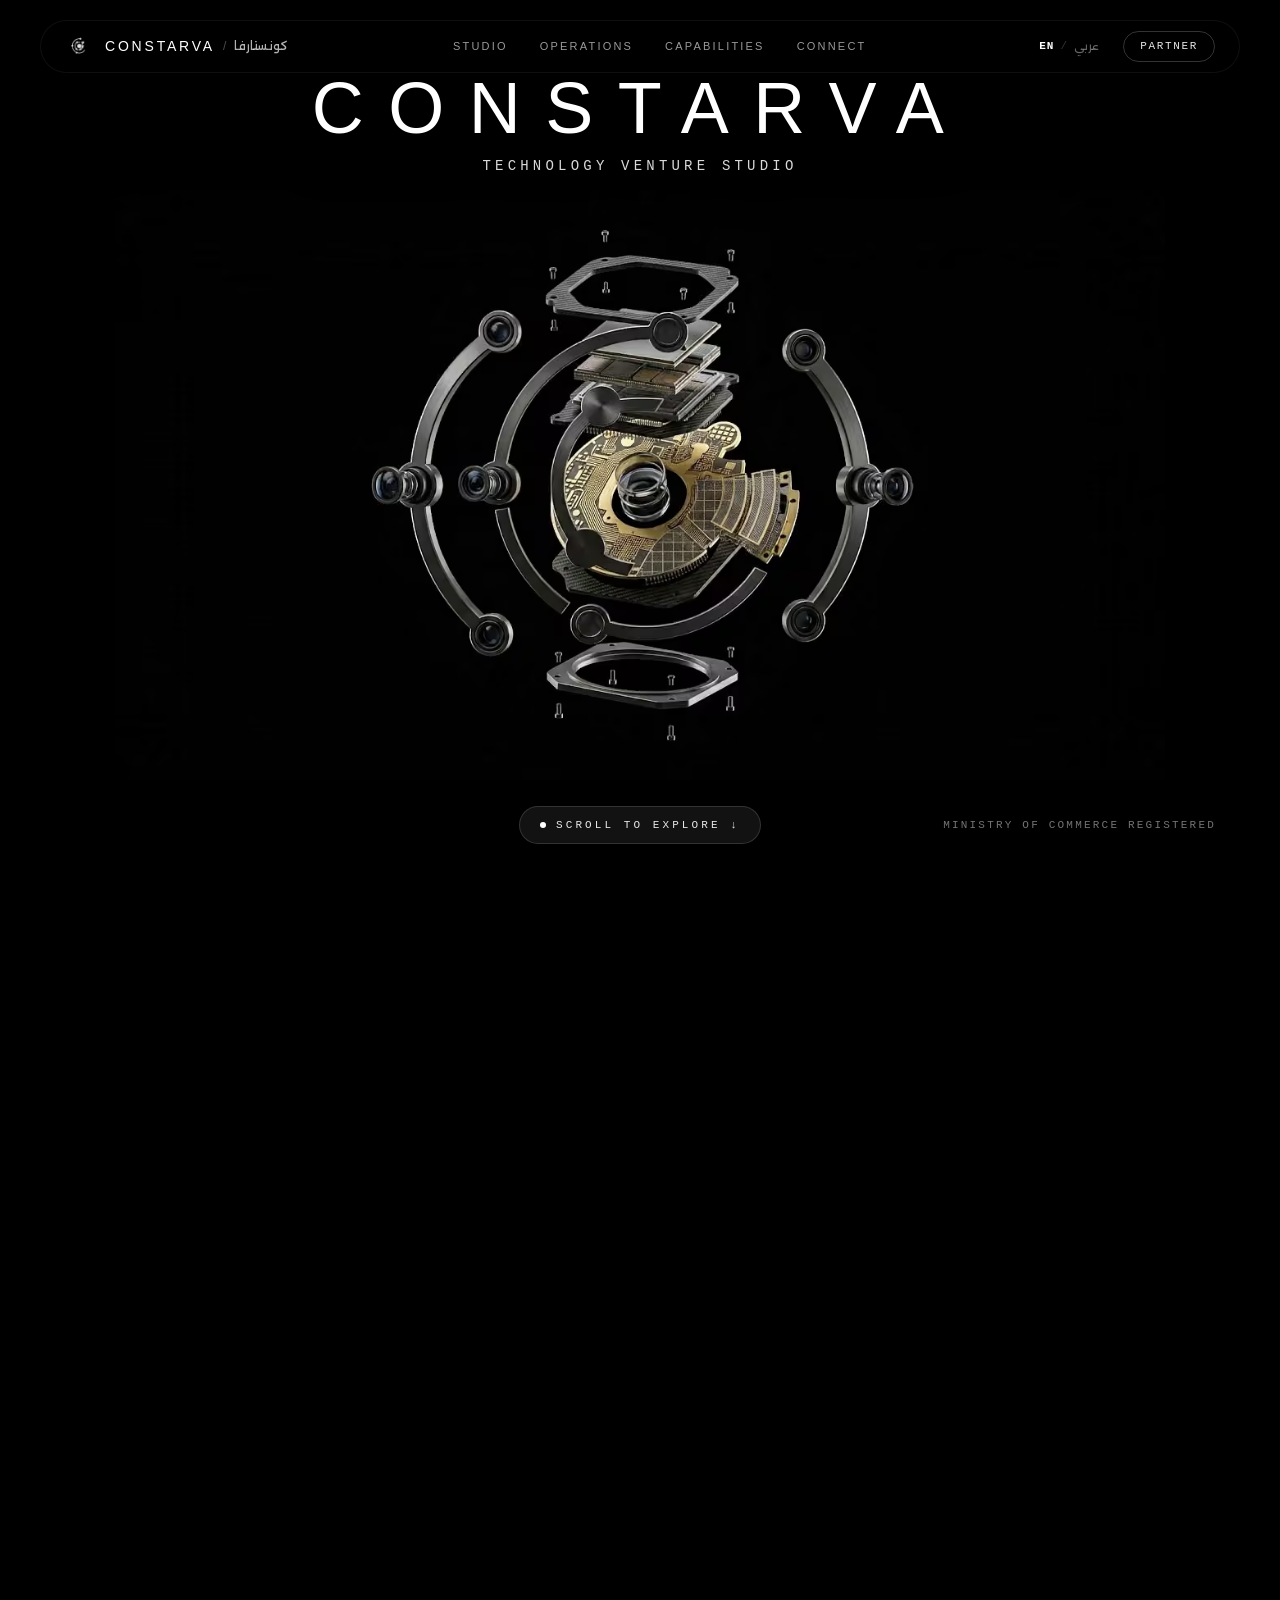
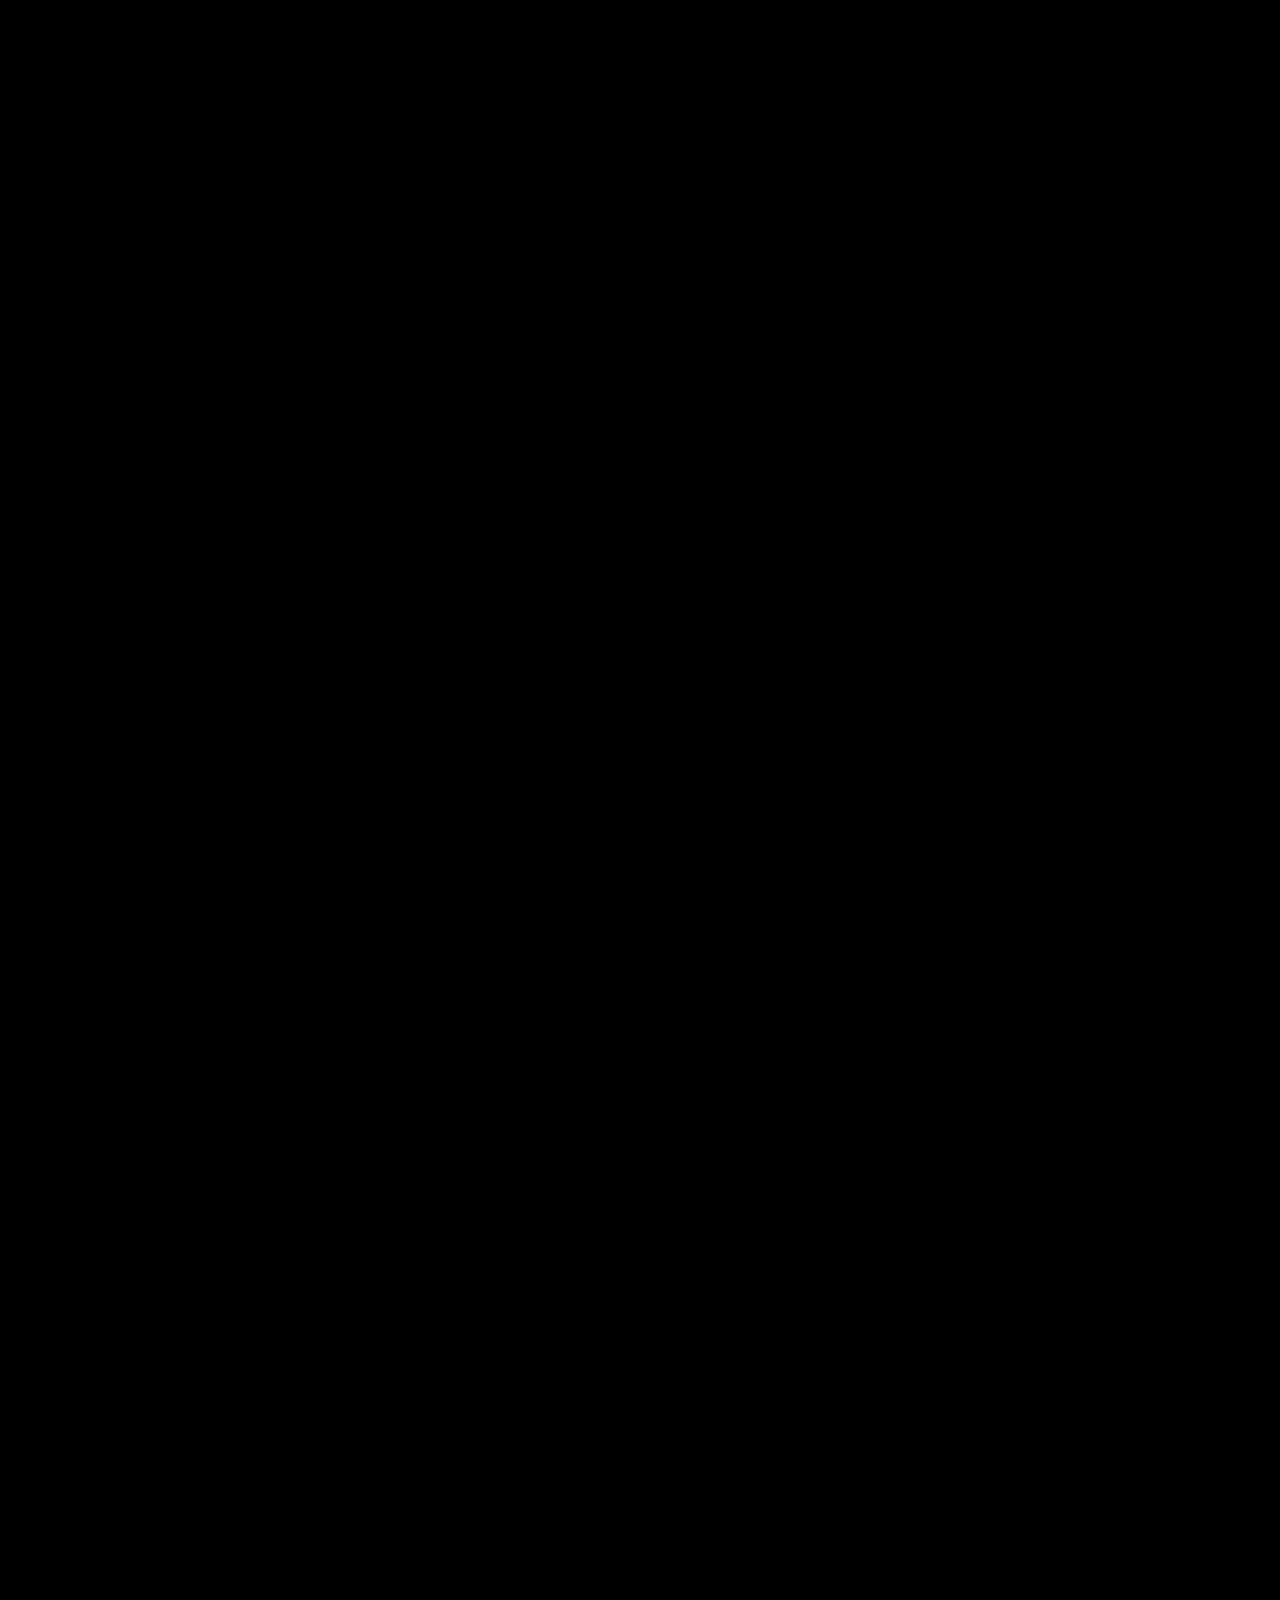
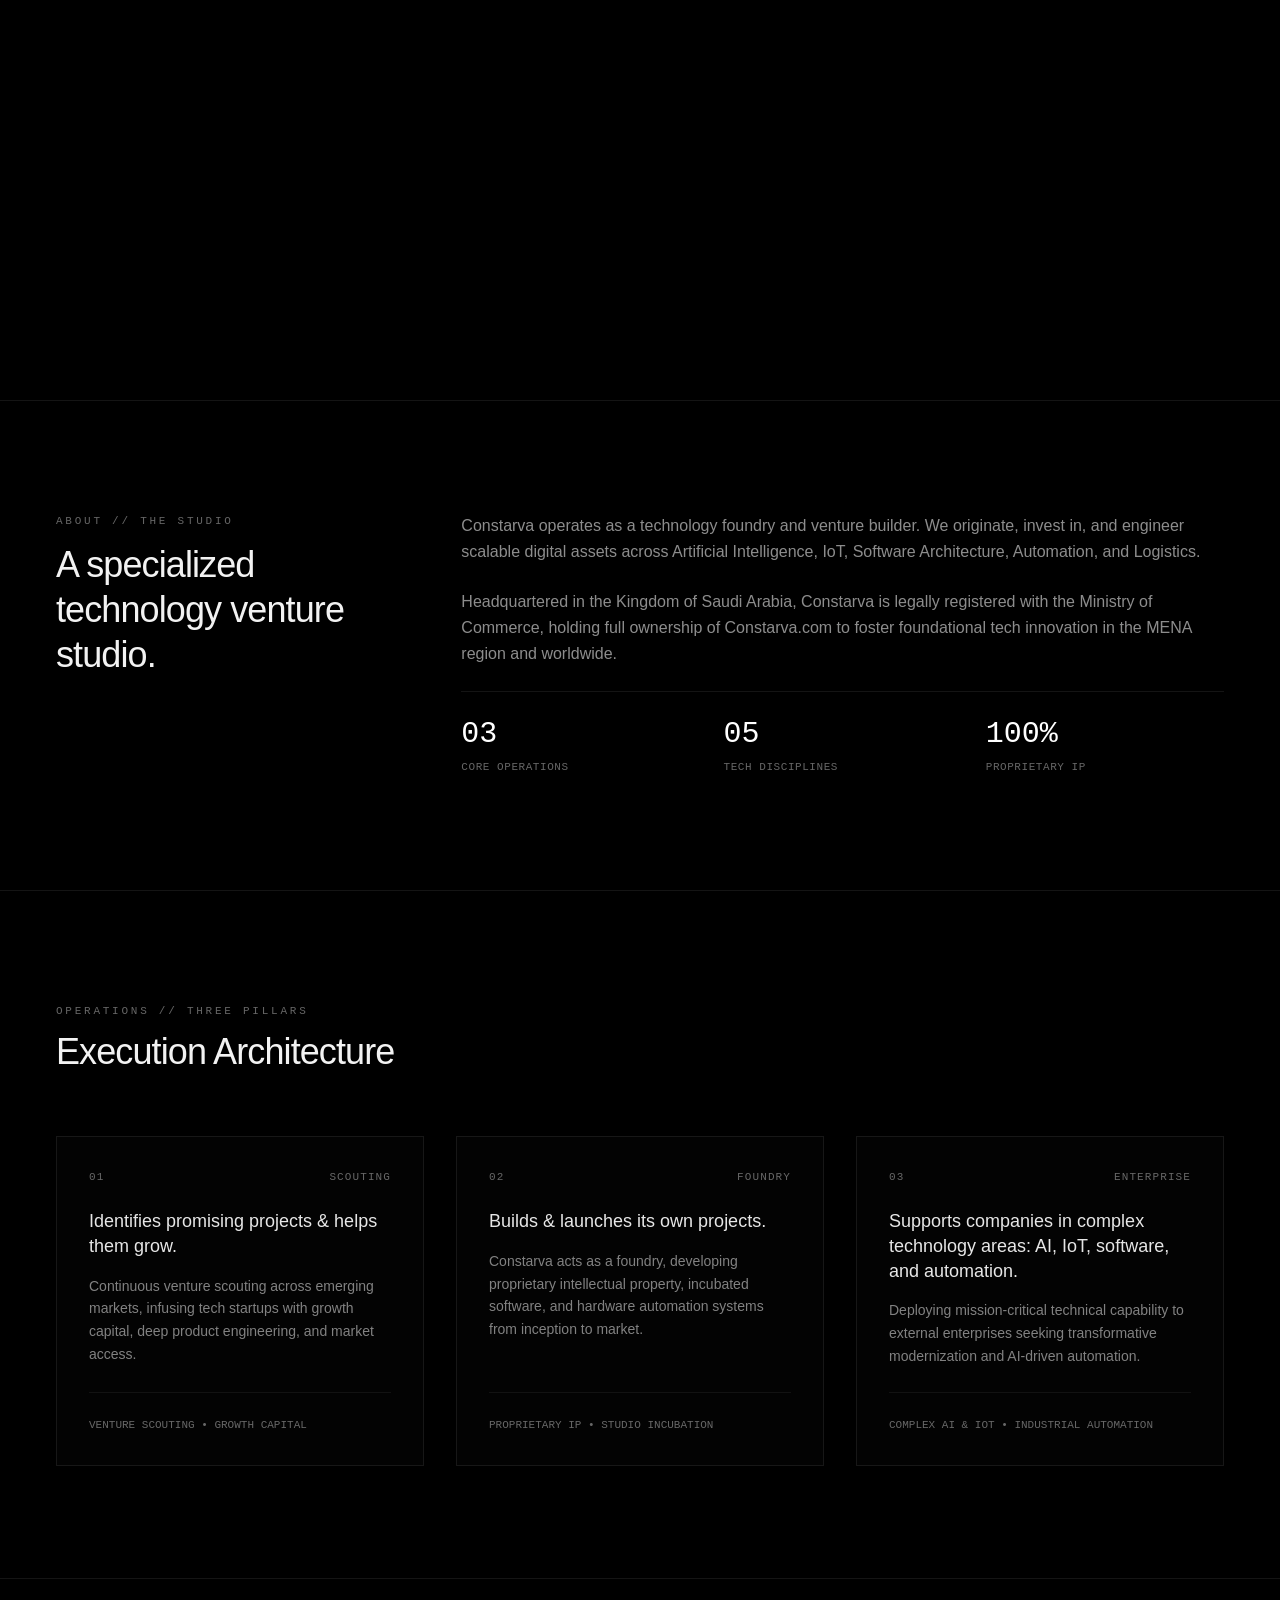
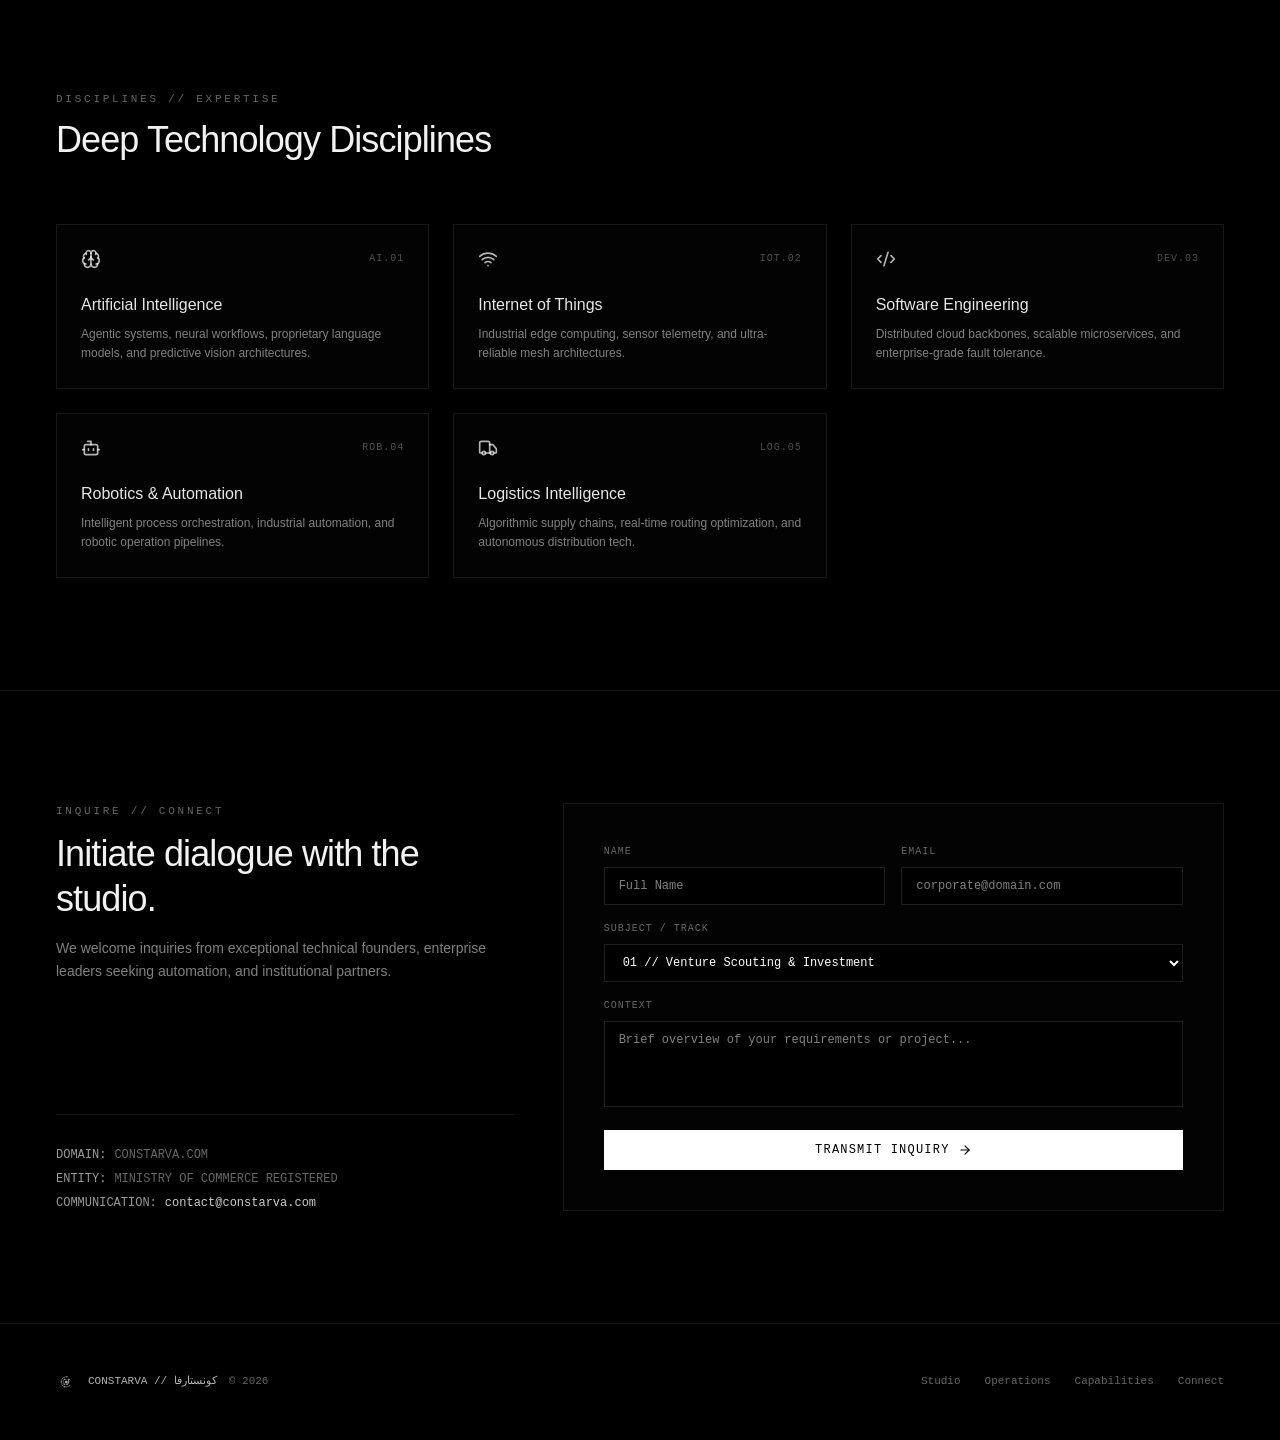
==== commit b748c93b: "avif_fix" ====
--- a/index.html
+++ b/index.html
@@ -1 +1 @@
-<!DOCTYPE html><html lang="en" class="inter_7b064e0d-module__MOT0tq__variable alexandria_7564e296-module__bjjnkq__variable h-full antialiased bg-black selection:bg-white/20 selection:text-white"><head><meta charSet="utf-8"/><meta name="viewport" content="width=device-width, initial-scale=1"/><link rel="preload" href="/_next/static/media/57696fb0c8dcfe1f-s.p.29a202atpp3ye.woff2" as="font" crossorigin="" type="font/woff2"/><link rel="preload" href="/_next/static/media/83afe278b6a6bb3c-s.p.2bn3s6zvc0dyp.woff2" as="font" crossorigin="" type="font/woff2"/><link rel="preload" href="/_next/static/media/8f2ca9bed5019488-s.p.1rne3a59172go.woff2" as="font" crossorigin="" type="font/woff2"/><link rel="preload" as="image" href="/logo.png"/><link rel="stylesheet" href="/_next/static/chunks/2v562mub8jow4.css" data-precedence="next"/><link rel="preload" as="script" fetchPriority="low" href="/_next/static/chunks/12aruqaur5huj.js"/><script src="/_next/static/chunks/3rx7jmld6eggj.js" async=""></script><script src="/_next/static/chunks/1j_9b-l0n6u-t.js" async=""></script><script src="/_next/static/chunks/turbopack-22ngjldyd10bn.js" async=""></script><script src="/_next/static/chunks/38q-99blc-wvp.js" async=""></script><script src="/_next/static/chunks/1p_dfxpm-jp2i.js" async=""></script><link rel="preload" href="/new_frames_avif1/frame_0000.avif" as="image" type="image/avif"/><link rel="preload" href="/new_frames/frame_0000.webp" as="image" type="image/webp"/><title>Constarva (كونستارفا) | Technology Venture Studio • AI, IoT &amp; Automation</title><meta name="description" content="Constarva (كونستارفا) is a premier technology venture studio managing, building, and growing technology projects across AI, IoT, software, automation, and emerging technologies. استوديو تقني استثماري يبني حلولاً قابلة للتوسع في مجالات الذكاء الاصطناعي، وإنترنت الأشياء، والأتمتة، واللوجستيات."/><meta name="application-name" content="Constarva"/><link rel="author" href="https://constarva.com"/><meta name="author" content="Constarva"/><meta name="keywords" content="Constarva,كونستارفا,Technology Venture Studio,استوديو تقني استثماري,AI,الذكاء الاصطناعي,IoT,إنترنت الأشياء,Software,البرمجيات,Automation,الأتمتة,Logistics Tech,التقنيات اللوجستية,Venture Scouting,Saudi Arabia Tech,Riyadh,MENA Tech,Deep Tech Studio"/><meta name="creator" content="Constarva"/><meta name="publisher" content="Constarva"/><meta name="robots" content="index, follow"/><meta name="googlebot" content="index, follow, max-video-preview:-1, max-image-preview:large, max-snippet:-1"/><link rel="canonical" href="https://constarva.com"/><link rel="alternate" hrefLang="en-US" href="https://constarva.com"/><link rel="alternate" hrefLang="ar-SA" href="https://constarva.com/?lang=ar"/><link rel="alternate" hrefLang="x-default" href="https://constarva.com"/><meta name="format-detection" content="telephone=no, address=no, email=no"/><meta property="og:title" content="Constarva (كونستارفا) | Technology Venture Studio"/><meta property="og:description" content="Managing, building, and growing technology projects across AI, IoT, software, automation, and emerging technologies. استوديو تقني استثماري يبني حلولاً قابلة للتوسع."/><meta property="og:url" content="https://constarva.com"/><meta property="og:site_name" content="Constarva"/><meta property="og:locale" content="en_US"/><meta property="og:image" content="https://constarva.com/logo.png"/><meta property="og:image:width" content="1024"/><meta property="og:image:height" content="1024"/><meta property="og:image:alt" content="Constarva Monogram Logo"/><meta property="og:locale:alternate" content="ar_SA"/><meta property="og:type" content="website"/><meta name="twitter:card" content="summary_large_image"/><meta name="twitter:creator" content="@constarva"/><meta name="twitter:title" content="Constarva (كونستارفا) | Technology Venture Studio"/><meta name="twitter:description" content="Managing, building, and growing technology projects across AI, IoT, software, automation, and emerging technologies."/><meta name="twitter:image" content="https://constarva.com/logo.png"/><link rel="icon" href="/favicon.ico?favicon.0_pphp1-zv6bz.ico" sizes="32x32" type="image/x-icon"/><link rel="icon" href="/icon.png"/><link rel="icon" href="/favicon.png" sizes="32x32" type="image/png"/><link rel="apple-touch-icon" href="/apple-icon.png"/><meta name="next-size-adjust" content=""/><link rel="icon" href="/favicon.ico" sizes="any"/><link rel="icon" href="/icon.png" type="image/png"/><link rel="apple-touch-icon" href="/apple-icon.png"/><link rel="preload" href="/new_frames_avif1/frame_0000.avif" as="image" type="image/avif"/><link rel="preload" href="/new_frames/frame_0000.webp" as="image" type="image/webp"/><script type="application/ld+json">{"@context":"https://schema.org","@type":"WebSite","@id":"https://constarva.com/#website","name":"Constarva","alternateName":["كونستارفا","Constarva Studio","Constarva Tech"],"url":"https://constarva.com","inLanguage":["en","ar"],"description":"Technology venture studio managing, building, and growing technology projects across AI, IoT, software, automation, and emerging technologies.","potentialAction":{"@type":"SearchAction","target":{"@type":"EntryPoint","urlTemplate":"https://constarva.com/?s={search_term_string}"},"query-input":"required name=search_term_string"}}</script><script type="application/ld+json">{"@context":"https://schema.org","@graph":[{"@type":"SiteNavigationElement","@id":"https://constarva.com/#nav-about","name":"About Constarva (عن كونستارفا)","description":"Overview of Constarva as a registered technology venture studio and innovation foundry.","url":"https://constarva.com/#about"},{"@type":"SiteNavigationElement","@id":"https://constarva.com/#nav-operations","name":"Core Operations (العمليات الرئيسية)","description":"Venture scouting, internal project incubation, and enterprise technology support in AI, IoT, and automation.","url":"https://constarva.com/#operations"},{"@type":"SiteNavigationElement","@id":"https://constarva.com/#nav-technologies","name":"Tech Domains (المجالات التقنية)","description":"Deep technical execution across Artificial Intelligence, IoT, Software Architecture, Robotics, and Smart Logistics.","url":"https://constarva.com/#technologies"},{"@type":"SiteNavigationElement","@id":"https://constarva.com/#nav-contact","name":"Partner & Contact (تواصل معنا)","description":"Inquire for venture acceleration, corporate engineering support, or studio partnerships.","url":"https://constarva.com/#contact"}]}</script><script type="application/ld+json">{"@context":"https://schema.org","@type":"Organization","@id":"https://constarva.com/#organization","name":"Constarva","alternateName":"كونستارفا","legalName":"Constarva","url":"https://constarva.com","logo":"https://constarva.com/logo.png","description":"Official entity registered with the Ministry of Commerce. Technology venture studio managing, building, and growing technology projects.","contactPoint":{"@type":"ContactPoint","email":"contact@constarva.com","contactType":"customer service","availableLanguage":["English","Arabic"]}}</script><script src="/_next/static/chunks/0cz1d0mv5g_q7.js" noModule=""></script></head><body class="min-h-full flex flex-col bg-black text-white font-sans overflow-x-hidden"><div hidden=""><!--$--><!--/$--></div><main class="relative flex min-h-screen flex-col bg-black text-white selection:bg-sky-500/30 selection:text-white"><header class="fixed top-0 left-0 right-0 z-50 transition-all duration-300 px-4 sm:px-6 md:px-10 pt-3 sm:pt-5"><div class="max-w-7xl mx-auto rounded-full transition-all duration-500 flex items-center justify-between px-4 sm:px-6 py-2 sm:py-2.5 bg-black/40 backdrop-blur-md border border-white/[0.06]"><a href="#" class="flex items-center gap-3 group focus:outline-none"><div class="relative w-7 h-7 rounded-full overflow-hidden flex items-center justify-center opacity-90 group-hover:opacity-100 transition-opacity"><img alt="Constarva Monogram" width="28" height="28" decoding="async" data-nimg="1" class="object-contain" style="color:transparent" src="/logo.png"/></div><div class="flex items-center gap-2"><span class="text-white text-sm tracking-[0.2em] uppercase font-sans font-medium">Constarva</span><span class="text-white/30 text-xs">/</span><span class="text-white/70 text-xs font-arabic font-normal">كونستارفا</span></div></a><nav class="hidden md:flex items-center gap-8"><a href="#about" class="text-[11px] tracking-[0.2em] uppercase text-white/60 hover:text-white transition-colors duration-200">Studio</a><a href="#operations" class="text-[11px] tracking-[0.2em] uppercase text-white/60 hover:text-white transition-colors duration-200">Operations</a><a href="#technologies" class="text-[11px] tracking-[0.2em] uppercase text-white/60 hover:text-white transition-colors duration-200">Capabilities</a><a href="#contact" class="text-[11px] tracking-[0.2em] uppercase text-white/60 hover:text-white transition-colors duration-200">Connect</a></nav><div class="flex items-center gap-4"><button aria-label="Toggle language" class="text-[11px] font-mono tracking-widest text-white/70 hover:text-white transition-colors duration-200 flex items-center gap-1.5 px-2 py-1"><span class="text-white font-bold">EN</span><span class="text-white/20">/</span><span class="text-white/40 font-arabic">عربي</span></button><a href="#contact" class="hidden sm:inline-flex items-center text-[11px] tracking-[0.15em] uppercase font-mono px-4 py-1.5 rounded-full border border-white/20 text-white/90 hover:text-white hover:border-white/50 hover:bg-white/[0.06] transition-all duration-300">Partner</a><button aria-label="Toggle navigation menu" class="md:hidden p-1 text-white/70 hover:text-white focus:outline-none"><svg xmlns="http://www.w3.org/2000/svg" width="24" height="24" viewBox="0 0 24 24" fill="none" stroke="currentColor" stroke-width="2" stroke-linecap="round" stroke-linejoin="round" class="lucide lucide-menu w-5 h-5" aria-hidden="true"><path d="M4 5h16"></path><path d="M4 12h16"></path><path d="M4 19h16"></path></svg></button></div></div></header><div style="background-color:#000000" class="relative w-full h-[210vh] md:h-[400vh] transition-colors duration-150"><div style="background-color:#000000" class="sticky top-0 h-[100dvh] w-full overflow-hidden flex items-center justify-center transition-colors duration-150 perspective-[1200px]"><div class="absolute inset-0 pointer-events-none z-0 transition-opacity duration-700" style="background:radial-gradient(circle at 50% 48%, rgba(212, 175, 55, 0.07) 0%, rgba(255, 248, 235, 0.02) 40%, transparent 68%)"></div><canvas class="absolute inset-0 w-full h-full object-contain pointer-events-none z-10 will-change-transform" style="transform:none"></canvas><div class="absolute inset-0 z-20 flex flex-col justify-between pt-20 pb-8 sm:pt-24 sm:pb-10 md:py-14 px-5 sm:px-10 md:px-16 pointer-events-none" style="opacity:0;transform:translateY(14px)"><div class="flex flex-col items-center text-center max-w-4xl mx-auto pt-0 md:pt-4"><h1 class="text-3xl sm:text-5xl md:text-6xl lg:text-7xl font-light tracking-[0.22em] sm:tracking-[0.28em] md:tracking-[0.34em] text-white uppercase drop-shadow-[0_4px_30px_rgba(0,0,0,0.98)]">CONSTARVA</h1><p class="mt-2.5 sm:mt-3 text-[10px] sm:text-xs md:text-sm tracking-[0.3em] uppercase font-mono text-white/85 font-medium drop-shadow-[0_2px_14px_rgba(0,0,0,0.95)]">Technology Venture Studio</p></div><div class="flex-1"></div><div class="relative flex flex-col items-center justify-center w-full"><a href="#contact" class="md:hidden pointer-events-auto px-5 py-2 mb-4 rounded-full border border-white/30 text-white text-[10px] sm:text-xs font-mono tracking-widest uppercase hover:bg-white hover:text-black transition-all duration-300 shadow-md font-medium">Connect With Us</a><div class="flex flex-col items-center gap-2 pointer-events-auto cursor-pointer"><div class="flex items-center gap-2.5 px-5 py-2.5 rounded-full bg-white/[0.07] hover:bg-white/[0.14] backdrop-blur-2xl border border-white/[0.14] shadow-[0_4px_24px_rgba(0,0,0,0.8)] transition-all duration-300"><span class="w-1.5 h-1.5 rounded-full bg-white animate-pulse"></span><span class="text-[10px] sm:text-[11px] font-mono uppercase tracking-[0.28em] text-white/90 font-medium">SCROLL TO EXPLORE ↓</span></div></div><div class="absolute right-0 text-[10px] sm:text-[11px] font-mono tracking-[0.2em] text-white/45 hidden md:block text-right"><span>MINISTRY OF COMMERCE REGISTERED</span></div></div></div><div class="absolute inset-0 z-20 flex items-end md:items-center px-4 sm:px-6 md:px-20 lg:px-28 pb-6 sm:pb-8 md:pb-0 pointer-events-none md:justify-start" style="opacity:0;transform:translateY(20px)"><div class="w-full max-w-sm sm:max-w-md md:max-w-lg p-5 sm:p-7 md:p-8 rounded-2xl bg-black/85 md:bg-black/60 backdrop-blur-2xl border border-white/[0.12] shadow-[0_8px_32px_rgba(0,0,0,0.85)] mx-auto md:mx-0 text-center pointer-events-none"><div class="flex items-center gap-1.5 mb-3.5"><div class="flex-1 cursor-pointer py-1"><div class="h-[2px] rounded-full bg-white transition-all duration-300 shadow-[0_0_8px_rgba(255,255,255,0.8)]"></div><span class="text-[9px] font-mono tracking-wider text-white uppercase block mt-1 font-medium">01 // SCOUT</span></div><div class="flex-1 cursor-pointer py-1"><div class="h-[2px] rounded-full bg-white/20 hover:bg-white/40 transition-all duration-300"></div><span class="text-[9px] font-mono tracking-wider text-white/40 uppercase block mt-1">02 // INCUBATE</span></div><div class="flex-1 cursor-pointer py-1"><div class="h-[2px] rounded-full bg-white/20 hover:bg-white/40 transition-all duration-300"></div><span class="text-[9px] font-mono tracking-wider text-white/40 uppercase block mt-1">03 // SCALE</span></div></div><div class="text-[10px] sm:text-[11px] font-mono tracking-[0.25em] uppercase text-white/60 mb-2">01 — SCOUTING &amp; ACCELERATION</div><h2 class="text-lg sm:text-2xl md:text-3xl lg:text-4xl font-normal tracking-tight text-white leading-snug drop-shadow-[0_2px_12px_rgba(0,0,0,0.9)]">Accelerating High-Potential Ventures</h2><div class="w-8 h-[1px] bg-white/30 my-3 mx-auto"></div><p class="text-xs sm:text-sm text-white/70 leading-relaxed font-light max-w-md mx-auto">Strategic capital, venture architecture, and engineering leverage to achieve exponential scale.</p></div></div><div class="absolute inset-0 z-20 flex items-end md:items-center px-4 sm:px-6 md:px-20 lg:px-28 pb-6 sm:pb-8 md:pb-0 pointer-events-none md:justify-end" style="opacity:0;transform:translateY(20px)"><div class="w-full max-w-sm sm:max-w-md md:max-w-lg p-5 sm:p-7 md:p-8 rounded-2xl bg-black/85 md:bg-black/60 backdrop-blur-2xl border border-white/[0.12] shadow-[0_8px_32px_rgba(0,0,0,0.85)] mx-auto md:mx-0 text-center pointer-events-none"><div class="flex items-center gap-1.5 mb-3.5"><div class="flex-1 cursor-pointer py-1"><div class="h-[2px] rounded-full bg-white/40 hover:bg-white/60 transition-all duration-300"></div><span class="text-[9px] font-mono tracking-wider text-white/40 uppercase block mt-1">01 // SCOUT</span></div><div class="flex-1 cursor-pointer py-1"><div class="h-[2px] rounded-full bg-white transition-all duration-300 shadow-[0_0_8px_rgba(255,255,255,0.8)]"></div><span class="text-[9px] font-mono tracking-wider text-white uppercase block mt-1 font-medium">02 // INCUBATE</span></div><div class="flex-1 cursor-pointer py-1"><div class="h-[2px] rounded-full bg-white/20 hover:bg-white/40 transition-all duration-300"></div><span class="text-[9px] font-mono tracking-wider text-white/40 uppercase block mt-1">03 // SCALE</span></div></div><div class="text-[10px] sm:text-[11px] font-mono tracking-[0.25em] uppercase text-white/60 mb-2">02 — FOUNDRY &amp; INCUBATION</div><h2 class="text-lg sm:text-2xl md:text-3xl lg:text-4xl font-normal tracking-tight text-white leading-snug drop-shadow-[0_2px_12px_rgba(0,0,0,0.9)]">Proprietary Deep-Tech Foundry</h2><div class="w-8 h-[1px] bg-white/30 my-3 mx-auto"></div><p class="text-xs sm:text-sm text-white/70 leading-relaxed font-light max-w-md mx-auto">Designing, engineering, and launching sovereign digital assets with full intellectual property ownership.</p></div></div><div class="absolute inset-0 z-20 flex items-end md:items-center justify-center px-4 sm:px-6 md:px-8 pb-6 sm:pb-8 md:pb-0 pointer-events-none" style="opacity:0;transform:translateY(20px)"><div class="w-full max-w-sm sm:max-w-md md:max-w-2xl p-5 sm:p-7 md:p-10 rounded-2xl bg-black/85 md:bg-black/60 backdrop-blur-2xl border border-white/[0.12] shadow-[0_8px_32px_rgba(0,0,0,0.85)] text-center mx-auto pointer-events-none"><div class="flex items-center gap-1.5 mb-3.5"><div class="flex-1 cursor-pointer py-1"><div class="h-[2px] rounded-full bg-white/40 hover:bg-white/60 transition-all duration-300"></div><span class="text-[9px] font-mono tracking-wider text-white/40 uppercase block mt-1">01 // SCOUT</span></div><div class="flex-1 cursor-pointer py-1"><div class="h-[2px] rounded-full bg-white/40 hover:bg-white/60 transition-all duration-300"></div><span class="text-[9px] font-mono tracking-wider text-white/40 uppercase block mt-1">02 // INCUBATE</span></div><div class="flex-1 cursor-pointer py-1"><div class="h-[2px] rounded-full bg-white transition-all duration-300 shadow-[0_0_8px_rgba(255,255,255,0.8)]"></div><span class="text-[9px] font-mono tracking-wider text-white uppercase block mt-1 font-medium">03 // SCALE</span></div></div><div class="text-[10px] sm:text-[11px] font-mono tracking-[0.25em] uppercase text-white/60 mb-2">03 — ENTERPRISE CAPABILITY</div><h2 class="text-lg sm:text-2xl md:text-3xl lg:text-5xl font-normal tracking-tight text-white leading-snug md:leading-tight drop-shadow-[0_2px_14px_rgba(0,0,0,0.9)]">Mission-Critical Tech Integration</h2><p class="mt-2.5 sm:mt-3 text-xs sm:text-sm text-white/70 max-w-lg mx-auto leading-relaxed font-light">Empowering enterprises and government entities across Saudi Arabia and the MENA region in AI, IoT, and automation.</p><div class="mt-5 sm:mt-7 hidden md:flex items-center justify-center gap-3 sm:gap-4 pointer-events-auto"><a href="#operations" class="px-5 sm:px-6 py-2 rounded-full border border-white/30 text-white text-[11px] sm:text-xs font-mono tracking-wider hover:bg-white hover:text-black transition-all duration-300">Operations</a><a href="#contact" class="px-5 sm:px-6 py-2 rounded-full bg-white text-black text-[11px] sm:text-xs font-mono tracking-wider hover:bg-white/80 transition-all duration-300 shadow-md font-medium">Connect</a></div></div></div></div></div><div class="relative w-full bg-black text-white/80 z-20 overflow-hidden font-sans"><section id="about" class="py-16 sm:py-24 md:py-28 px-5 sm:px-10 md:px-14 max-w-7xl mx-auto border-t border-white/[0.08]"><div class="grid grid-cols-1 lg:grid-cols-12 gap-12 items-start"><div class="lg:col-span-4"><div class="text-[11px] font-mono tracking-[0.25em] uppercase text-white/40 mb-3">ABOUT // THE STUDIO</div><h2 class="text-2xl sm:text-4xl font-light tracking-tight text-white/95 leading-tight">A specialized technology venture studio.</h2></div><div class="lg:col-span-8 space-y-6 text-sm sm:text-base text-white/55 font-light leading-relaxed"><p>Constarva operates as a technology foundry and venture builder. We originate, invest in, and engineer scalable digital assets across Artificial Intelligence, IoT, Software Architecture, Automation, and Logistics.</p><p>Headquartered in the Kingdom of Saudi Arabia, Constarva is legally registered with the Ministry of Commerce, holding full ownership of Constarva.com to foster foundational tech innovation in the MENA region and worldwide.</p><div class="grid grid-cols-3 gap-6 pt-6 border-t border-white/[0.08]"><div><span class="block text-2xl sm:text-3xl font-light text-white font-mono">03</span><span class="text-[11px] font-mono tracking-wider uppercase text-white/40">Core Operations</span></div><div><span class="block text-2xl sm:text-3xl font-light text-white font-mono">05</span><span class="text-[11px] font-mono tracking-wider uppercase text-white/40">Tech Disciplines</span></div><div><span class="block text-2xl sm:text-3xl font-light text-white font-mono">100%</span><span class="text-[11px] font-mono tracking-wider uppercase text-white/40">Proprietary IP</span></div></div></div></div></section><section id="operations" class="py-16 sm:py-24 md:py-28 px-5 sm:px-10 md:px-14 max-w-7xl mx-auto border-t border-white/[0.08]"><div class="max-w-xl mb-16"><div class="text-[11px] font-mono tracking-[0.25em] uppercase text-white/40 mb-3">OPERATIONS // THREE PILLARS</div><h2 class="text-2xl sm:text-4xl font-light tracking-tight text-white/95">Execution Architecture</h2></div><div class="grid grid-cols-1 md:grid-cols-3 gap-8"><div class="p-8 border border-white/[0.08] hover:border-white/20 transition-colors flex flex-col justify-between h-full bg-white/[0.01]"><div><div class="flex items-center justify-between text-[11px] font-mono tracking-widest text-white/40 mb-6"><span>01</span><span>SCOUTING</span></div><h3 class="text-lg font-medium text-white/90 mb-4 leading-snug">Identifies promising projects &amp; helps them grow.</h3><p class="text-xs sm:text-sm text-white/50 leading-relaxed font-light">Continuous venture scouting across emerging markets, infusing tech startups with growth capital, deep product engineering, and market access.</p></div><div class="pt-6 mt-6 border-t border-white/[0.06] text-[11px] font-mono text-white/40 uppercase">Venture Scouting • Growth Capital</div></div><div class="p-8 border border-white/[0.08] hover:border-white/20 transition-colors flex flex-col justify-between h-full bg-white/[0.01]"><div><div class="flex items-center justify-between text-[11px] font-mono tracking-widest text-white/40 mb-6"><span>02</span><span>FOUNDRY</span></div><h3 class="text-lg font-medium text-white/90 mb-4 leading-snug">Builds &amp; launches its own projects.</h3><p class="text-xs sm:text-sm text-white/50 leading-relaxed font-light">Constarva acts as a foundry, developing proprietary intellectual property, incubated software, and hardware automation systems from inception to market.</p></div><div class="pt-6 mt-6 border-t border-white/[0.06] text-[11px] font-mono text-white/40 uppercase">Proprietary IP • Studio Incubation</div></div><div class="p-8 border border-white/[0.08] hover:border-white/20 transition-colors flex flex-col justify-between h-full bg-white/[0.01]"><div><div class="flex items-center justify-between text-[11px] font-mono tracking-widest text-white/40 mb-6"><span>03</span><span>ENTERPRISE</span></div><h3 class="text-lg font-medium text-white/90 mb-4 leading-snug">Supports companies in complex technology areas: AI, IoT, software, and automation.</h3><p class="text-xs sm:text-sm text-white/50 leading-relaxed font-light">Deploying mission-critical technical capability to external enterprises seeking transformative modernization and AI-driven automation.</p></div><div class="pt-6 mt-6 border-t border-white/[0.06] text-[11px] font-mono text-white/40 uppercase">Complex AI &amp; IoT • Industrial Automation</div></div></div></section><section id="technologies" class="py-16 sm:py-24 md:py-28 px-5 sm:px-10 md:px-14 max-w-7xl mx-auto border-t border-white/[0.08]"><div class="max-w-xl mb-16"><div class="text-[11px] font-mono tracking-[0.25em] uppercase text-white/40 mb-3">DISCIPLINES // EXPERTISE</div><h2 class="text-2xl sm:text-4xl font-light tracking-tight text-white/95">Deep Technology Disciplines</h2></div><div class="grid grid-cols-1 md:grid-cols-2 lg:grid-cols-3 gap-6"><div class="p-6 border border-white/[0.08] hover:border-white/20 transition-all bg-white/[0.01]"><div class="flex items-center justify-between mb-6"><svg xmlns="http://www.w3.org/2000/svg" width="24" height="24" viewBox="0 0 24 24" fill="none" stroke="currentColor" stroke-width="2" stroke-linecap="round" stroke-linejoin="round" class="lucide lucide-brain w-5 h-5 text-white/70" aria-hidden="true"><path d="M12 18V5"></path><path d="M15 13a4.17 4.17 0 0 1-3-4 4.17 4.17 0 0 1-3 4"></path><path d="M17.598 6.5A3 3 0 1 0 12 5a3 3 0 1 0-5.598 1.5"></path><path d="M17.997 5.125a4 4 0 0 1 2.526 5.77"></path><path d="M18 18a4 4 0 0 0 2-7.464"></path><path d="M19.967 17.483A4 4 0 1 1 12 18a4 4 0 1 1-7.967-.517"></path><path d="M6 18a4 4 0 0 1-2-7.464"></path><path d="M6.003 5.125a4 4 0 0 0-2.526 5.77"></path></svg><span class="text-[10px] font-mono text-white/30 tracking-widest uppercase">AI.01</span></div><h3 class="text-base font-medium text-white/90 mb-2">Artificial Intelligence</h3><p class="text-xs text-white/50 leading-relaxed font-light">Agentic systems, neural workflows, proprietary language models, and predictive vision architectures.</p></div><div class="p-6 border border-white/[0.08] hover:border-white/20 transition-all bg-white/[0.01]"><div class="flex items-center justify-between mb-6"><svg xmlns="http://www.w3.org/2000/svg" width="24" height="24" viewBox="0 0 24 24" fill="none" stroke="currentColor" stroke-width="2" stroke-linecap="round" stroke-linejoin="round" class="lucide lucide-wifi w-5 h-5 text-white/70" aria-hidden="true"><path d="M12 20h.01"></path><path d="M2 8.82a15 15 0 0 1 20 0"></path><path d="M5 12.859a10 10 0 0 1 14 0"></path><path d="M8.5 16.429a5 5 0 0 1 7 0"></path></svg><span class="text-[10px] font-mono text-white/30 tracking-widest uppercase">IOT.02</span></div><h3 class="text-base font-medium text-white/90 mb-2">Internet of Things</h3><p class="text-xs text-white/50 leading-relaxed font-light">Industrial edge computing, sensor telemetry, and ultra-reliable mesh architectures.</p></div><div class="p-6 border border-white/[0.08] hover:border-white/20 transition-all bg-white/[0.01]"><div class="flex items-center justify-between mb-6"><svg xmlns="http://www.w3.org/2000/svg" width="24" height="24" viewBox="0 0 24 24" fill="none" stroke="currentColor" stroke-width="2" stroke-linecap="round" stroke-linejoin="round" class="lucide lucide-code-xml lucide-code-2 w-5 h-5 text-white/70" aria-hidden="true"><path d="m18 16 4-4-4-4"></path><path d="m6 8-4 4 4 4"></path><path d="m14.5 4-5 16"></path></svg><span class="text-[10px] font-mono text-white/30 tracking-widest uppercase">DEV.03</span></div><h3 class="text-base font-medium text-white/90 mb-2">Software Engineering</h3><p class="text-xs text-white/50 leading-relaxed font-light">Distributed cloud backbones, scalable microservices, and enterprise-grade fault tolerance.</p></div><div class="p-6 border border-white/[0.08] hover:border-white/20 transition-all bg-white/[0.01]"><div class="flex items-center justify-between mb-6"><svg xmlns="http://www.w3.org/2000/svg" width="24" height="24" viewBox="0 0 24 24" fill="none" stroke="currentColor" stroke-width="2" stroke-linecap="round" stroke-linejoin="round" class="lucide lucide-bot w-5 h-5 text-white/70" aria-hidden="true"><path d="M12 8V4H8"></path><rect width="16" height="12" x="4" y="8" rx="2"></rect><path d="M2 14h2"></path><path d="M20 14h2"></path><path d="M15 13v2"></path><path d="M9 13v2"></path></svg><span class="text-[10px] font-mono text-white/30 tracking-widest uppercase">ROB.04</span></div><h3 class="text-base font-medium text-white/90 mb-2">Robotics &amp; Automation</h3><p class="text-xs text-white/50 leading-relaxed font-light">Intelligent process orchestration, industrial automation, and robotic operation pipelines.</p></div><div class="p-6 border border-white/[0.08] hover:border-white/20 transition-all bg-white/[0.01]"><div class="flex items-center justify-between mb-6"><svg xmlns="http://www.w3.org/2000/svg" width="24" height="24" viewBox="0 0 24 24" fill="none" stroke="currentColor" stroke-width="2" stroke-linecap="round" stroke-linejoin="round" class="lucide lucide-truck w-5 h-5 text-white/70" aria-hidden="true"><path d="M14 18V6a2 2 0 0 0-2-2H4a2 2 0 0 0-2 2v11a1 1 0 0 0 1 1h2"></path><path d="M15 18H9"></path><path d="M19 18h2a1 1 0 0 0 1-1v-3.65a1 1 0 0 0-.22-.624l-3.48-4.35A1 1 0 0 0 17.52 8H14"></path><circle cx="17" cy="18" r="2"></circle><circle cx="7" cy="18" r="2"></circle></svg><span class="text-[10px] font-mono text-white/30 tracking-widest uppercase">LOG.05</span></div><h3 class="text-base font-medium text-white/90 mb-2">Logistics Intelligence</h3><p class="text-xs text-white/50 leading-relaxed font-light">Algorithmic supply chains, real-time routing optimization, and autonomous distribution tech.</p></div></div></section><section id="contact" class="py-16 sm:py-24 md:py-28 px-5 sm:px-10 md:px-14 max-w-7xl mx-auto border-t border-white/[0.08]"><div class="grid grid-cols-1 lg:grid-cols-12 gap-12"><div class="lg:col-span-5 flex flex-col justify-between"><div><div class="text-[11px] font-mono tracking-[0.25em] uppercase text-white/40 mb-3">INQUIRE // CONNECT</div><h2 class="text-2xl sm:text-4xl font-light tracking-tight text-white/95 leading-tight">Initiate dialogue with the studio.</h2><p class="mt-4 text-xs sm:text-sm text-white/50 leading-relaxed font-light">We welcome inquiries from exceptional technical founders, enterprise leaders seeking automation, and institutional partners.</p></div><div class="mt-8 pt-8 border-t border-white/[0.08] space-y-2 text-xs font-mono text-white/40"><div class="flex items-center gap-2"><span class="text-white/60">DOMAIN:</span><span>CONSTARVA.COM</span></div><div class="flex items-center gap-2"><span class="text-white/60">ENTITY:</span><span>MINISTRY OF COMMERCE REGISTERED</span></div><div class="flex items-center gap-2"><span class="text-white/60">COMMUNICATION:</span><span class="text-white/80">contact@constarva.com</span></div></div></div><div class="lg:col-span-7 border border-white/[0.08] p-8 sm:p-10 bg-white/[0.01]"><form class="space-y-4"><div class="grid grid-cols-1 sm:grid-cols-2 gap-4"><div><label class="block text-[10px] font-mono tracking-widest uppercase text-white/40 mb-2">Name</label><input type="text" required="" placeholder="Full Name" class="w-full px-3.5 py-2.5 bg-black border border-white/[0.12] text-white text-xs font-mono focus:outline-none focus:border-white transition-colors" value=""/></div><div><label class="block text-[10px] font-mono tracking-widest uppercase text-white/40 mb-2">Email</label><input type="email" required="" placeholder="corporate@domain.com" class="w-full px-3.5 py-2.5 bg-black border border-white/[0.12] text-white text-xs font-mono focus:outline-none focus:border-white transition-colors" value=""/></div></div><div><label class="block text-[10px] font-mono tracking-widest uppercase text-white/40 mb-2">Subject / Track</label><select class="w-full px-3.5 py-2.5 bg-black border border-white/[0.12] text-white text-xs font-mono focus:outline-none focus:border-white transition-colors"><option value="scouting" selected="">01 // Venture Scouting &amp; Investment</option><option value="foundry">02 // Studio Incubation &amp; Co-building</option><option value="enterprise">03 // Enterprise Tech (AI, IoT, Automation)</option></select></div><div><label class="block text-[10px] font-mono tracking-widest uppercase text-white/40 mb-2">Context</label><textarea rows="4" required="" placeholder="Brief overview of your requirements or project..." class="w-full px-3.5 py-2.5 bg-black border border-white/[0.12] text-white text-xs font-mono focus:outline-none focus:border-white transition-colors resize-none"></textarea></div><button type="submit" class="w-full py-3 bg-white text-black font-mono text-xs uppercase tracking-widest hover:bg-white/80 transition-colors flex items-center justify-center gap-2"><span>Transmit Inquiry</span><svg xmlns="http://www.w3.org/2000/svg" width="24" height="24" viewBox="0 0 24 24" fill="none" stroke="currentColor" stroke-width="2" stroke-linecap="round" stroke-linejoin="round" class="lucide lucide-arrow-right w-3.5 h-3.5" aria-hidden="true"><path d="M5 12h14"></path><path d="m12 5 7 7-7 7"></path></svg></button></form></div></div></section><footer class="py-12 px-6 sm:px-14 max-w-7xl mx-auto border-t border-white/[0.08] flex flex-col sm:flex-row items-center justify-between gap-6 text-[11px] font-mono text-white/40"><div class="flex items-center gap-3"><div class="relative w-5 h-5 opacity-70"><img alt="Constarva Monogram" loading="lazy" width="20" height="20" decoding="async" data-nimg="1" class="object-contain" style="color:transparent" src="/logo.png"/></div><span class="text-white/70">CONSTARVA // كونستارفا</span><span>© <!-- -->2026</span></div><div class="flex items-center gap-6"><a href="#about" class="hover:text-white transition-colors">Studio</a><a href="#operations" class="hover:text-white transition-colors">Operations</a><a href="#technologies" class="hover:text-white transition-colors">Capabilities</a><a href="#contact" class="hover:text-white transition-colors">Connect</a></div></footer></div></main><!--$--><!--/$--><script src="/_next/static/chunks/12aruqaur5huj.js" id="_R_" async=""></script><script>(self.__next_f=self.__next_f||[]).push([0])</script><script>self.__next_f.push([1,"1:\"$Sreact.fragment\"\n7:I[68027,[\"/_next/static/chunks/38q-99blc-wvp.js\"],\"default\",1]\n:HL[\"/_next/static/chunks/2v562mub8jow4.css\",\"style\"]\n:HL[\"/_next/static/media/57696fb0c8dcfe1f-s.p.29a202atpp3ye.woff2\",\"font\",{\"crossOrigin\":\"\",\"type\":\"font/woff2\"}]\n:HL[\"/_next/static/media/83afe278b6a6bb3c-s.p.2bn3s6zvc0dyp.woff2\",\"font\",{\"crossOrigin\":\"\",\"type\":\"font/woff2\"}]\n:HL[\"/_next/static/media/8f2ca9bed5019488-s.p.1rne3a59172go.woff2\",\"font\",{\"crossOrigin\":\"\",\"type\":\"font/woff2\"}]\n:HL[\"/new_frames_avif1/frame_0000.avif\",\"image\",{\"type\":\"image/avif\"}]\n:HL[\"/new_frames/frame_0000.webp\",\"image\",{\"type\":\"image/webp\"}]\n2:T4b3,{\"@context\":\"https://schema.org\",\"@graph\":[{\"@type\":\"SiteNavigationElement\",\"@id\":\"https://constarva.com/#nav-about\",\"name\":\"About Constarva (عن كونستارفا)\",\"description\":\"Overview of Constarva as a registered technology venture studio and innovation foundry.\",\"url\":\"https://constarva.com/#about\"},{\"@type\":\"SiteNavigationElement\",\"@id\":\"https://constarva.com/#nav-operations\",\"name\":\"Core Operations (العمليات الرئيسية)\",\"description\":\"Venture scouting, internal project incubation, and enterprise technology support in AI, IoT, and automation.\",\"url\":\"https://constarva.com/#operations\"},{\"@type\":\"SiteNavigationElement\",\"@id\":\"https://constarva.com/#nav-technologies\",\"name\":\"Tech Domains (المجالات التقنية)\",\"description\":\"Deep technical execution across Artificial Intelligence, IoT, Software Architecture, Robotics, and Smart Logistics.\",\"url\":\"https://constarva.com/#technologies\"},{\"@type\":\"SiteNavigationElement\",\"@id\":\"https://constarva.com/#nav-contact\",\"name\":\"Partner \u0026 Contact (تواصل معنا)\",\"description\":\"Inquire for venture acceleration, corporate engineering support, or studio partnerships.\",\"url\":\"https://constarva.com/#contact\"}]}0:{\"P\":null,\"c\":[\"\",\"\"],\"q\":\"\",\"i\":false,\"f\":[[[\"\",{\"children\":[\"__PAGE__\",{},\"$undefined\",\"$undefined\",4608]},\"$undefined\",\"$undefined\",4624],[[\"$\",\"$1\",\"c\",{\"children\":[[[\"$\",\"link\",\"0\",{\"rel\":\"stylesheet\",\"href\":\"/_next/static/chunks/2v562mub8jow4.css\",\"precedence\":\"next\",\"crossOrigin\":\"$undefined\",\"nonce\":\"$undefined\"}],[\"$\",\"script\",\"script-0\",{\"src\":\"/_next/static/chunks/38q-99blc-wvp.js\",\"async\":true,\"nonce\":\"$undefined\"}]],[\"$\",\"html\",null,{\"lang\":\"en\",\"className\":\"inter_7b064e0d-module__MOT0tq__variable alexandria_7564e296-module__bjjnkq__variable h-full antialiased bg-black selection:bg-white/20 selection:text-white\",\"children\":[[\"$\",\"head\",null,{\"children\":[[\"$\",\"link\",null,{\"rel\":\"icon\",\"href\":\"/favicon.ico\",\"sizes\":\"any\"}],[\"$\",\"link\",null,{\"rel\":\"icon\",\"href\":\"/icon.png\",\"type\":\"image/png\"}],[\"$\",\"link\",null,{\"rel\":\"apple-touch-icon\",\"href\":\"/apple-icon.png\"}],[\"$\",\"link\",null,{\"rel\":\"preload\",\"href\":\"/new_frames_avif1/frame_0000.avif\",\"as\":\"image\",\"type\":\"image/avif\"}],[\"$\",\"link\",null,{\"rel\":\"preload\",\"href\":\"/new_frames/frame_0000.webp\",\"as\":\"image\",\"type\":\"image/webp\"}],[\"$\",\"script\",null,{\"type\":\"application/ld+json\",\"dangerouslySetInnerHTML\":{\"__html\":\"{\\\"@context\\\":\\\"https://schema.org\\\",\\\"@type\\\":\\\"WebSite\\\",\\\"@id\\\":\\\"https://constarva.com/#website\\\",\\\"name\\\":\\\"Constarva\\\",\\\"alternateName\\\":[\\\"كونستارفا\\\",\\\"Constarva Studio\\\",\\\"Constarva Tech\\\"],\\\"url\\\":\\\"https://constarva.com\\\",\\\"inLanguage\\\":[\\\"en\\\",\\\"ar\\\"],\\\"description\\\":\\\"Technology venture studio managing, building, and growing technology projects across AI, IoT, software, automation, and emerging technologies.\\\",\\\"potentialAction\\\":{\\\"@type\\\":\\\"SearchAction\\\",\\\"target\\\":{\\\"@type\\\":\\\"EntryPoint\\\",\\\"urlTemplate\\\":\\\"https://constarva.com/?s={search_term_string}\\\"},\\\"query-input\\\":\\\"required name=search_term_string\\\"}}\"}}],[\"$\",\"script\",null,{\"type\":\"application/ld+json\",\"dangerouslySetInnerHTML\":{\"__html\":\"$2\"}}],[\"$\",\"script\",null,{\"type\":\"application/ld+json\",\"dangerouslySetInnerHTML\":{\"__html\":\"{\\\"@context\\\":\\\"https://schema.org\\\",\\\"@type\\\":\\\"Organization\\\",\\\"@id\\\":\\\"https://constarva.com/#organization\\\",\\\"name\\\":\\\"Constarva\\\",\\\"alternateName\\\":\\\"كونستارفا\\\",\\\"legalName\\\":\\\"Constarva\\\",\\\"url\\\":\\\"https://constarva.com\\\",\\\"logo\\\":\\\"https://constarva.com/logo.png\\\",\\\"description\\\":\\\"Official entity registered with the Ministry of Commerce. Technology venture studio managing, building, and growing technology projects.\\\",\\\"contactPoint\\\":{\\\"@type\\\":\\\"ContactPoint\\\",\\\"email\\\":\\\"contact@constarva.com\\\",\\\"contactType\\\":\\\"customer service\\\",\\\"availableLanguage\\\":[\\\"English\\\",\\\"Arabic\\\"]}}\"}}]]}],[\"$\",\"body\",null,{\"className\":\"min-h-full flex flex-col bg-black text-white font-sans overflow-x-hidden\",\"children\":[\"$L3\",\"$L4\"]}]]}]]}],{\"children\":[\"$L5\",{},null,false,null]},null,false,null],\"$L6\",false]],\"m\":\"$undefined\",\"G\":[\"$7\",[\"$L8\"]],\"S\":true,\"h\":null,\"r\":\"$undefined\",\"s\":\"$undefined\",\"a\":\"$undefined\",\"l\":\"$undefined\",\"p\":\"$undefined\",\"d\":\"$undefined\",\"b\":\"5ZdU7B3zGAe9S__iqRsz7\"}\n9:I[28192,[\"/_next/static/chunks/38q-99blc-wvp.js\"],\"default\"]\na:I[75074,[\"/_next/static/chunks/38q-99blc-wvp.js\"],\"LanguageProvider\"]\nb:I[39756,[\"/_next/static/chunks/38q-99blc-wvp.js\"],\"default\"]\nc:I[37457,[\"/_next/static/chunks/38q-99blc-wvp.js\"],\"default\"]\nd:I[62319,[\"/_next/static/chunks/38q-99blc-wvp.js\",\"/_next/static/chunks/1p_dfxpm-jp2i.js\"],\"default\"]\ne:I[2408,[\"/_next/static/chunks/38q-99blc-wvp.js\",\"/_next/static/chunks/1p_dfxpm-jp2i.js\"],\"default\"]\nf:I[90828,[\"/_next/static/chunks/38q-99blc-wvp.js\",\"/_next/static/chunks/1p_dfxpm-jp2i.js\"],\"default\"]\n10:I[97367,[\"/_next/static/chunks/38q-99blc-wvp.js\"],\"OutletBoundary\"]\n11:\"$Sreact.suspense\"\n13:I[97367,[\"/_next/static/chunks/38q-99blc-wvp.js\"],\"ViewportBoundary\"]\n15:I[97367,[\"/_next/static/chunks/38q-99blc-wvp.js\"],\"MetadataBoundary\"]\n3:[\"$\",\"$L9\",null,{}]\n4:[\"$\",\"$La\",null,{\"children\":[\"$\",\"$Lb\",null,{\"parallelRouterKey\":\"children\",\"error\":\"$undefined\",\"errorStyles\":\"$undefined\",\"errorScripts\":\"$undefined\",\"template\":[\"$\",\"$Lc\",null,{}],\"templateStyles\":\"$undefined\",\"templateScripts\":\"$undefined\",\"notFound\":[[[\"$\",\"title\",null,{\"children\":\"404: This page could not be found.\"}],[\"$\",\"div\",null,{\"style\":{\"fontFamily\":\"system-ui,\\\"Segoe UI\\\",Roboto,Helvetica,Arial,sans-serif,\\\"Apple Color Emoji\\\",\\\"Segoe UI Emoji\\\"\",\"height\":\"100vh\",\"textAlign\":\"center\",\"display\":\"flex\",\"flexDirection\":\"column\",\"alignItems\":\"center\",\"justifyContent\":\"center\"},\"children\":[\"$\",\"div\",null,{\"children\":[[\"$\",\"style\",null,{\"dangerouslySetInnerHTML\":{\"__html\":\"body{color:#000;background:#fff;margin:0}.next-error-h1{border-right:1px solid rgba(0,0,0,.3)}@media (prefers-color-scheme:dark){body{color:#fff;background:#000}.next-error-h1{border-right:1px solid rgba(255,255,255,.3)}}\"}}],[\"$\",\"h1\",null,{\"className\":\"next-error-h1\",\"style\":{\"display\":\"inline-block\",\"margin\":\"0 20px 0 0\",\"padding\":\"0 23px 0 0\",\"fontSize\":24,\"fontWeight\":500,\"verticalAlign\":\"top\",\"lineHeight\":\"49px\"},\"children\":404}],[\"$\",\"div\",null,{\"style\":{\"display\":\"inline-block\"},\"children\":[\"$\",\"h2\",null,{\"style\":{\"fontSize\":14,\"fontWeight\":400,\"lineHeight\":\"49px\",\"margin\":0},\"children\":\"This page could not be found.\"}]}]]}]}]],[]],\"forbidden\":\"$undefined\",\"unauthorized\":\"$undefined\"}]}]\n5:[\"$\",\"$1\",\"c\",{\"children\":[[\"$\",\"main\",null,{\"className\":\"relative flex min-h-screen flex-col bg-black text-white selection:bg-sky-500/30 selection:text-white\",\"children\":[[\"$\",\"$Ld\",null,{}],[\"$\",\"$Le\",null,{}],[\"$\",\"$Lf\",null,{}]]}],[[\"$\",\"script\",\"script-0\",{\"src\":\"/_next/static/chunks/1p_dfxpm-jp2i.js\",\"async\":true,\"nonce\":\"$undefined\"}]],[\"$\",\"$L10\",null,{\"children\":[\"$\",\"$11\",null,{\"name\":\"Next.MetadataOutlet\",\"children\":\"$@12\"}]}]]}]\n6:[\"$\",\"$1\",\"h\",{\"children\":[null,[\"$\",\"$L13\",null,{\"children\":\"$L14\"}],[\"$\",\"div\",null,{\"hidden\":true,\"children\":[\"$\",\"$L15\",null,{\"children\":[\"$\",\"$11\",null,{\"name\":\"Next.Metadata\",\"children\":\"$L16\"}]}]}],[\"$\",\"meta\",null,{\"name\":\"next-size-adjust\",\"content\":\"\"}]]}]\n8:[\"$\",\"link\",\"0\",{\"rel\":\"stylesheet\",\"href\":\"/_next/static/chunks/2v562mub8jow4.css\",\"precedence\":\"next\",\"crossOrigin\":\"$undefined\",\"nonce\":\"$undefined\"}]\n14:[[\"$\",\"meta\",\"0\",{\"charSet\":\"utf-8\"}],[\"$\",\"meta\",\"1\",{\"name\":\"viewport\",\"content\":\"width=device-width, initial-scale=1\"}]]\n17:I[27201,[\"/_next/static/chunks/38q-99blc-wvp.js\"],\"IconMark\"]\n12:null\n16:[[\"$\",\"title\",\"0\",{\"children\":\"Constarva (كونستارفا) | Technology Venture Studio • AI, IoT \u0026 Automation\"}],[\"$\",\"meta\",\"1\",{\"name\":\"description\",\"content\":\"Constarva (كونستارفا) is a premier technology venture studio managing, building, and growing technology projects across AI, IoT, software, automation, and emerging technologies. استوديو تقني استثماري يبني حلولاً قابلة للتوسع في مجالات الذكاء الاصطناعي، وإنترنت الأشياء، والأتمتة، واللوجستيات.\"}],[\"$\",\"meta\",\"2\",{\"name\":\"application-name\",\"content\":\"Constarva\"}],[\"$\",\"link\",\"3\",{\"rel\":\"author\",\"href\":\"https://constarva.com\"}],[\"$\",\"meta\",\"4\",{\"name\":\"author\",\"content\":\"Constarva\"}],[\"$\",\"meta\",\"5\",{\"name\":\"keywords\",\"content\":\"Constarva,كونستارفا,Technology Venture Studio,استوديو تقني استثماري,AI,الذكاء الاصطناعي,IoT,إنترنت الأشياء,Software,البرمجيات,Automation,الأتمتة,Logistics Tech,التقنيات اللوجستية,Venture Scouting,Saudi Arabia Tech,Riyadh,MENA Tech,Deep Tech Studio\"}],[\"$\",\"meta\",\"6\",{\"name\":\"creator\",\"content\":\"Constarva\"}],[\"$\",\"meta\",\"7\",{\"name\":\"publisher\",\"content\":\"Constarva\"}],[\"$\",\"meta\",\"8\",{\"name\":\"robots\",\"content\":\"index, follow\"}],[\"$\",\"meta\",\"9\",{\"name\":\"googlebot\",\"content\":\"index, follow, max-video-preview:-1, max-image-preview:large, max-snippet:-1\"}],[\"$\",\"link\",\"10\",{\"rel\":\"canonical\",\"href\":\"https://constarva.com\"}],[\"$\",\"link\",\"11\",{\"rel\":\"alternate\",\"hrefLang\":\"en-US\",\"href\":\"https://constarva.com\"}],[\"$\",\"link\",\"12\",{\"rel\":\"alternate\",\"hrefLang\":\"ar-SA\",\"href\":\"https://constarva.com/?lang=ar\"}],[\"$\",\"link\",\"13\",{\"rel\":\"alternate\",\"hrefLang\":\"x-default\",\"href\":\"https://constarva.com\"}],[\"$\",\"meta\",\"14\",{\"name\":\"format-detection\",\"content\":\"telephone=no, address=no, email=no\"}],[\"$\",\"meta\",\"15\",{\"property\":\"og:title\",\"content\":\"Constarva (كونستارفا) | Technology Venture Studio\"}],[\"$\",\"meta\",\"16\",{\"property\":\"og:description\",\"content\":\"Managing, building, and growing technology projects across AI, IoT, software, automation, and emerging technologies. استوديو تقني استثماري يبني حلولاً قابلة للتوسع.\"}],[\"$\",\"meta\",\"17\",{\"property\":\"og:url\",\"content\":\"https://constarva.com\"}],[\"$\",\"meta\",\"18\",{\"property\":\"og:site_name\",\"content\":\"Constarva\"}],[\"$\",\"meta\",\"19\",{\"property\":\"og:locale\",\"content\":\"en_US\"}],[\"$\",\"meta\",\"20\",{\"property\":\"og:image\",\"content\":\"https://constarva.com/logo.png\"}],[\"$\",\"meta\",\"21\",{\"property\":\"og:image:width\",\"content\":\"1024\"}],[\"$\",\"meta\",\"22\",{\"property\":\"og:image:height\",\"content\":\"1024\"}],[\"$\",\"meta\",\"23\",{\"property\":\"og:image:alt\",\"content\":\"Constarva Monogram Logo\"}],[\"$\",\"meta\",\"24\",{\"property\":\"og:locale:alternate\",\"content\":\"ar_SA\"}],[\"$\",\"meta\",\"25\",{\"property\":\"og:type\",\"content\":\"website\"}],[\"$\",\"meta\",\"26\",{\"name\":\"twitter:card\",\"content\":\"summary_large_image\"}],[\"$\",\"meta\",\"27\",{\"name\":\"twitter:creator\",\"content\":\"@constarva\"}],[\"$\",\"meta\",\"28\",{\"name\":\"twitter:title\",\"content\":\"Constarva (كونستارفا) | Technology Venture Studio\"}],[\"$\",\"meta\",\"29\",{\"name\":\"twitter:description\",\"content\":\"Managing, building, and growing technology projects across AI, IoT, software, automation, and emerging technologies.\"}],[\"$\",\"meta\",\"30\",{\"name\":\"twitter:image\",\"content\":\"https://constarva.com/logo.png\"}],[\"$\",\"link\",\"31\",{\"rel\":\"icon\",\"href\":\"/favicon.ico?favicon.0_pphp1-zv6bz.ico\",\"sizes\":\"32x32\",\"type\":\"image/x-icon\"}],[\"$\",\"link\",\"32\",{\"rel\":\"icon\",\"href\":\"/icon.png\"}],[\"$\",\"link\",\"33\",{\"rel\":\"icon\",\"href\":\"/favicon.png\",\"sizes\":\"32x32\",\"type\":\"image/png\"}],[\"$\",\"link\",\"34\",{\"rel\":\"apple-touch-icon\",\"href\":\"/apple-icon.png\"}],[\"$\",\"$L17\",\"35\",{}]]\n"])</script></body></html>+<!DOCTYPE html><html lang="en" class="inter_7b064e0d-module__MOT0tq__variable alexandria_7564e296-module__bjjnkq__variable h-full antialiased bg-black selection:bg-white/20 selection:text-white"><head><meta charSet="utf-8"/><meta name="viewport" content="width=device-width, initial-scale=1"/><link rel="preload" href="/_next/static/media/57696fb0c8dcfe1f-s.p.29a202atpp3ye.woff2" as="font" crossorigin="" type="font/woff2"/><link rel="preload" href="/_next/static/media/83afe278b6a6bb3c-s.p.2bn3s6zvc0dyp.woff2" as="font" crossorigin="" type="font/woff2"/><link rel="preload" href="/_next/static/media/8f2ca9bed5019488-s.p.1rne3a59172go.woff2" as="font" crossorigin="" type="font/woff2"/><link rel="preload" as="image" href="/logo.png"/><link rel="stylesheet" href="/_next/static/chunks/2v562mub8jow4.css" data-precedence="next"/><link rel="preload" as="script" fetchPriority="low" href="/_next/static/chunks/12aruqaur5huj.js"/><script src="/_next/static/chunks/3rx7jmld6eggj.js" async=""></script><script src="/_next/static/chunks/1j_9b-l0n6u-t.js" async=""></script><script src="/_next/static/chunks/turbopack-22ngjldyd10bn.js" async=""></script><script src="/_next/static/chunks/38q-99blc-wvp.js" async=""></script><script src="/_next/static/chunks/0in3jists50lo.js" async=""></script><link rel="preload" href="/new_frames_avif1/frame_0000.avif" as="image" type="image/avif"/><link rel="preload" href="/new_frames/frame_0000.webp" as="image" type="image/webp"/><title>Constarva (كونستارفا) | Technology Venture Studio • AI, IoT &amp; Automation</title><meta name="description" content="Constarva (كونستارفا) is a premier technology venture studio managing, building, and growing technology projects across AI, IoT, software, automation, and emerging technologies. استوديو تقني استثماري يبني حلولاً قابلة للتوسع في مجالات الذكاء الاصطناعي، وإنترنت الأشياء، والأتمتة، واللوجستيات."/><meta name="application-name" content="Constarva"/><link rel="author" href="https://constarva.com"/><meta name="author" content="Constarva"/><meta name="keywords" content="Constarva,كونستارفا,Technology Venture Studio,استوديو تقني استثماري,AI,الذكاء الاصطناعي,IoT,إنترنت الأشياء,Software,البرمجيات,Automation,الأتمتة,Logistics Tech,التقنيات اللوجستية,Venture Scouting,Saudi Arabia Tech,Riyadh,MENA Tech,Deep Tech Studio"/><meta name="creator" content="Constarva"/><meta name="publisher" content="Constarva"/><meta name="robots" content="index, follow"/><meta name="googlebot" content="index, follow, max-video-preview:-1, max-image-preview:large, max-snippet:-1"/><link rel="canonical" href="https://constarva.com"/><link rel="alternate" hrefLang="en-US" href="https://constarva.com"/><link rel="alternate" hrefLang="ar-SA" href="https://constarva.com/?lang=ar"/><link rel="alternate" hrefLang="x-default" href="https://constarva.com"/><meta name="format-detection" content="telephone=no, address=no, email=no"/><meta property="og:title" content="Constarva (كونستارفا) | Technology Venture Studio"/><meta property="og:description" content="Managing, building, and growing technology projects across AI, IoT, software, automation, and emerging technologies. استوديو تقني استثماري يبني حلولاً قابلة للتوسع."/><meta property="og:url" content="https://constarva.com"/><meta property="og:site_name" content="Constarva"/><meta property="og:locale" content="en_US"/><meta property="og:image" content="https://constarva.com/logo.png"/><meta property="og:image:width" content="1024"/><meta property="og:image:height" content="1024"/><meta property="og:image:alt" content="Constarva Monogram Logo"/><meta property="og:locale:alternate" content="ar_SA"/><meta property="og:type" content="website"/><meta name="twitter:card" content="summary_large_image"/><meta name="twitter:creator" content="@constarva"/><meta name="twitter:title" content="Constarva (كونستارفا) | Technology Venture Studio"/><meta name="twitter:description" content="Managing, building, and growing technology projects across AI, IoT, software, automation, and emerging technologies."/><meta name="twitter:image" content="https://constarva.com/logo.png"/><link rel="icon" href="/favicon.ico?favicon.0_pphp1-zv6bz.ico" sizes="32x32" type="image/x-icon"/><link rel="icon" href="/icon.png"/><link rel="icon" href="/favicon.png" sizes="32x32" type="image/png"/><link rel="apple-touch-icon" href="/apple-icon.png"/><meta name="next-size-adjust" content=""/><link rel="icon" href="/favicon.ico" sizes="any"/><link rel="icon" href="/icon.png" type="image/png"/><link rel="apple-touch-icon" href="/apple-icon.png"/><link rel="preload" href="/new_frames_avif1/frame_0000.avif" as="image" type="image/avif"/><link rel="preload" href="/new_frames/frame_0000.webp" as="image" type="image/webp"/><script type="application/ld+json">{"@context":"https://schema.org","@type":"WebSite","@id":"https://constarva.com/#website","name":"Constarva","alternateName":["كونستارفا","Constarva Studio","Constarva Tech"],"url":"https://constarva.com","inLanguage":["en","ar"],"description":"Technology venture studio managing, building, and growing technology projects across AI, IoT, software, automation, and emerging technologies.","potentialAction":{"@type":"SearchAction","target":{"@type":"EntryPoint","urlTemplate":"https://constarva.com/?s={search_term_string}"},"query-input":"required name=search_term_string"}}</script><script type="application/ld+json">{"@context":"https://schema.org","@graph":[{"@type":"SiteNavigationElement","@id":"https://constarva.com/#nav-about","name":"About Constarva (عن كونستارفا)","description":"Overview of Constarva as a registered technology venture studio and innovation foundry.","url":"https://constarva.com/#about"},{"@type":"SiteNavigationElement","@id":"https://constarva.com/#nav-operations","name":"Core Operations (العمليات الرئيسية)","description":"Venture scouting, internal project incubation, and enterprise technology support in AI, IoT, and automation.","url":"https://constarva.com/#operations"},{"@type":"SiteNavigationElement","@id":"https://constarva.com/#nav-technologies","name":"Tech Domains (المجالات التقنية)","description":"Deep technical execution across Artificial Intelligence, IoT, Software Architecture, Robotics, and Smart Logistics.","url":"https://constarva.com/#technologies"},{"@type":"SiteNavigationElement","@id":"https://constarva.com/#nav-contact","name":"Partner & Contact (تواصل معنا)","description":"Inquire for venture acceleration, corporate engineering support, or studio partnerships.","url":"https://constarva.com/#contact"}]}</script><script type="application/ld+json">{"@context":"https://schema.org","@type":"Organization","@id":"https://constarva.com/#organization","name":"Constarva","alternateName":"كونستارفا","legalName":"Constarva","url":"https://constarva.com","logo":"https://constarva.com/logo.png","description":"Official entity registered with the Ministry of Commerce. Technology venture studio managing, building, and growing technology projects.","contactPoint":{"@type":"ContactPoint","email":"contact@constarva.com","contactType":"customer service","availableLanguage":["English","Arabic"]}}</script><script src="/_next/static/chunks/0cz1d0mv5g_q7.js" noModule=""></script></head><body class="min-h-full flex flex-col bg-black text-white font-sans overflow-x-hidden"><div hidden=""><!--$--><!--/$--></div><main class="relative flex min-h-screen flex-col bg-black text-white selection:bg-sky-500/30 selection:text-white"><header class="fixed top-0 left-0 right-0 z-50 transition-all duration-300 px-4 sm:px-6 md:px-10 pt-3 sm:pt-5"><div class="max-w-7xl mx-auto rounded-full transition-all duration-500 flex items-center justify-between px-4 sm:px-6 py-2 sm:py-2.5 bg-black/40 backdrop-blur-md border border-white/[0.06]"><a href="#" class="flex items-center gap-3 group focus:outline-none"><div class="relative w-7 h-7 rounded-full overflow-hidden flex items-center justify-center opacity-90 group-hover:opacity-100 transition-opacity"><img alt="Constarva Monogram" width="28" height="28" decoding="async" data-nimg="1" class="object-contain" style="color:transparent" src="/logo.png"/></div><div class="flex items-center gap-2"><span class="text-white text-sm tracking-[0.2em] uppercase font-sans font-medium">Constarva</span><span class="text-white/30 text-xs">/</span><span class="text-white/70 text-xs font-arabic font-normal">كونستارفا</span></div></a><nav class="hidden md:flex items-center gap-8"><a href="#about" class="text-[11px] tracking-[0.2em] uppercase text-white/60 hover:text-white transition-colors duration-200">Studio</a><a href="#operations" class="text-[11px] tracking-[0.2em] uppercase text-white/60 hover:text-white transition-colors duration-200">Operations</a><a href="#technologies" class="text-[11px] tracking-[0.2em] uppercase text-white/60 hover:text-white transition-colors duration-200">Capabilities</a><a href="#contact" class="text-[11px] tracking-[0.2em] uppercase text-white/60 hover:text-white transition-colors duration-200">Connect</a></nav><div class="flex items-center gap-4"><button aria-label="Toggle language" class="text-[11px] font-mono tracking-widest text-white/70 hover:text-white transition-colors duration-200 flex items-center gap-1.5 px-2 py-1"><span class="text-white font-bold">EN</span><span class="text-white/20">/</span><span class="text-white/40 font-arabic">عربي</span></button><a href="#contact" class="hidden sm:inline-flex items-center text-[11px] tracking-[0.15em] uppercase font-mono px-4 py-1.5 rounded-full border border-white/20 text-white/90 hover:text-white hover:border-white/50 hover:bg-white/[0.06] transition-all duration-300">Partner</a><button aria-label="Toggle navigation menu" class="md:hidden p-1 text-white/70 hover:text-white focus:outline-none"><svg xmlns="http://www.w3.org/2000/svg" width="24" height="24" viewBox="0 0 24 24" fill="none" stroke="currentColor" stroke-width="2" stroke-linecap="round" stroke-linejoin="round" class="lucide lucide-menu w-5 h-5" aria-hidden="true"><path d="M4 5h16"></path><path d="M4 12h16"></path><path d="M4 19h16"></path></svg></button></div></div></header><div style="background-color:#000000" class="relative w-full h-[210vh] md:h-[400vh] transition-colors duration-150"><div style="background-color:#000000" class="sticky top-0 h-[100dvh] w-full overflow-hidden flex items-center justify-center transition-colors duration-150 perspective-[1200px]"><div class="absolute inset-0 pointer-events-none z-0 transition-opacity duration-700" style="background:radial-gradient(circle at 50% 48%, rgba(212, 175, 55, 0.07) 0%, rgba(255, 248, 235, 0.02) 40%, transparent 68%)"></div><canvas class="absolute inset-0 w-full h-full object-contain pointer-events-none z-10 will-change-transform" style="transform:none"></canvas><div class="absolute inset-0 z-20 flex flex-col justify-between pt-20 pb-8 sm:pt-24 sm:pb-10 md:py-14 px-5 sm:px-10 md:px-16 pointer-events-none" style="opacity:0;transform:translateY(14px)"><div class="flex flex-col items-center text-center max-w-4xl mx-auto pt-0 md:pt-4"><h1 class="text-3xl sm:text-5xl md:text-6xl lg:text-7xl font-light tracking-[0.22em] sm:tracking-[0.28em] md:tracking-[0.34em] text-white uppercase drop-shadow-[0_4px_30px_rgba(0,0,0,0.98)]">CONSTARVA</h1><p class="mt-2.5 sm:mt-3 text-[10px] sm:text-xs md:text-sm tracking-[0.3em] uppercase font-mono text-white/85 font-medium drop-shadow-[0_2px_14px_rgba(0,0,0,0.95)]">Technology Venture Studio</p></div><div class="flex-1"></div><div class="relative flex flex-col items-center justify-center w-full"><a href="#contact" class="md:hidden pointer-events-auto px-5 py-2 mb-4 rounded-full border border-white/30 text-white text-[10px] sm:text-xs font-mono tracking-widest uppercase hover:bg-white hover:text-black transition-all duration-300 shadow-md font-medium">Connect With Us</a><div class="flex flex-col items-center gap-2 pointer-events-auto cursor-pointer"><div class="flex items-center gap-2.5 px-5 py-2.5 rounded-full bg-white/[0.07] hover:bg-white/[0.14] backdrop-blur-2xl border border-white/[0.14] shadow-[0_4px_24px_rgba(0,0,0,0.8)] transition-all duration-300"><span class="w-1.5 h-1.5 rounded-full bg-white animate-pulse"></span><span class="text-[10px] sm:text-[11px] font-mono uppercase tracking-[0.28em] text-white/90 font-medium">SCROLL TO EXPLORE ↓</span></div></div><div class="absolute right-0 text-[10px] sm:text-[11px] font-mono tracking-[0.2em] text-white/45 hidden md:block text-right"><span>MINISTRY OF COMMERCE REGISTERED</span></div></div></div><div class="absolute inset-0 z-20 flex items-end md:items-center px-4 sm:px-6 md:px-20 lg:px-28 pb-6 sm:pb-8 md:pb-0 pointer-events-none md:justify-start" style="opacity:0;transform:translateY(20px)"><div class="w-full max-w-sm sm:max-w-md md:max-w-lg p-5 sm:p-7 md:p-8 rounded-2xl bg-black/85 md:bg-black/60 backdrop-blur-2xl border border-white/[0.12] shadow-[0_8px_32px_rgba(0,0,0,0.85)] mx-auto md:mx-0 text-center pointer-events-none"><div class="flex items-center gap-1.5 mb-3.5"><div class="flex-1 cursor-pointer py-1"><div class="h-[2px] rounded-full bg-white transition-all duration-300 shadow-[0_0_8px_rgba(255,255,255,0.8)]"></div><span class="text-[9px] font-mono tracking-wider text-white uppercase block mt-1 font-medium">01 // SCOUT</span></div><div class="flex-1 cursor-pointer py-1"><div class="h-[2px] rounded-full bg-white/20 hover:bg-white/40 transition-all duration-300"></div><span class="text-[9px] font-mono tracking-wider text-white/40 uppercase block mt-1">02 // INCUBATE</span></div><div class="flex-1 cursor-pointer py-1"><div class="h-[2px] rounded-full bg-white/20 hover:bg-white/40 transition-all duration-300"></div><span class="text-[9px] font-mono tracking-wider text-white/40 uppercase block mt-1">03 // SCALE</span></div></div><div class="text-[10px] sm:text-[11px] font-mono tracking-[0.25em] uppercase text-white/60 mb-2">01 — SCOUTING &amp; ACCELERATION</div><h2 class="text-lg sm:text-2xl md:text-3xl lg:text-4xl font-normal tracking-tight text-white leading-snug drop-shadow-[0_2px_12px_rgba(0,0,0,0.9)]">Accelerating High-Potential Ventures</h2><div class="w-8 h-[1px] bg-white/30 my-3 mx-auto"></div><p class="text-xs sm:text-sm text-white/70 leading-relaxed font-light max-w-md mx-auto">Strategic capital, venture architecture, and engineering leverage to achieve exponential scale.</p></div></div><div class="absolute inset-0 z-20 flex items-end md:items-center px-4 sm:px-6 md:px-20 lg:px-28 pb-6 sm:pb-8 md:pb-0 pointer-events-none md:justify-end" style="opacity:0;transform:translateY(20px)"><div class="w-full max-w-sm sm:max-w-md md:max-w-lg p-5 sm:p-7 md:p-8 rounded-2xl bg-black/85 md:bg-black/60 backdrop-blur-2xl border border-white/[0.12] shadow-[0_8px_32px_rgba(0,0,0,0.85)] mx-auto md:mx-0 text-center pointer-events-none"><div class="flex items-center gap-1.5 mb-3.5"><div class="flex-1 cursor-pointer py-1"><div class="h-[2px] rounded-full bg-white/40 hover:bg-white/60 transition-all duration-300"></div><span class="text-[9px] font-mono tracking-wider text-white/40 uppercase block mt-1">01 // SCOUT</span></div><div class="flex-1 cursor-pointer py-1"><div class="h-[2px] rounded-full bg-white transition-all duration-300 shadow-[0_0_8px_rgba(255,255,255,0.8)]"></div><span class="text-[9px] font-mono tracking-wider text-white uppercase block mt-1 font-medium">02 // INCUBATE</span></div><div class="flex-1 cursor-pointer py-1"><div class="h-[2px] rounded-full bg-white/20 hover:bg-white/40 transition-all duration-300"></div><span class="text-[9px] font-mono tracking-wider text-white/40 uppercase block mt-1">03 // SCALE</span></div></div><div class="text-[10px] sm:text-[11px] font-mono tracking-[0.25em] uppercase text-white/60 mb-2">02 — FOUNDRY &amp; INCUBATION</div><h2 class="text-lg sm:text-2xl md:text-3xl lg:text-4xl font-normal tracking-tight text-white leading-snug drop-shadow-[0_2px_12px_rgba(0,0,0,0.9)]">Proprietary Deep-Tech Foundry</h2><div class="w-8 h-[1px] bg-white/30 my-3 mx-auto"></div><p class="text-xs sm:text-sm text-white/70 leading-relaxed font-light max-w-md mx-auto">Designing, engineering, and launching sovereign digital assets with full intellectual property ownership.</p></div></div><div class="absolute inset-0 z-20 flex items-end md:items-center justify-center px-4 sm:px-6 md:px-8 pb-6 sm:pb-8 md:pb-0 pointer-events-none" style="opacity:0;transform:translateY(20px)"><div class="w-full max-w-sm sm:max-w-md md:max-w-2xl p-5 sm:p-7 md:p-10 rounded-2xl bg-black/85 md:bg-black/60 backdrop-blur-2xl border border-white/[0.12] shadow-[0_8px_32px_rgba(0,0,0,0.85)] text-center mx-auto pointer-events-none"><div class="flex items-center gap-1.5 mb-3.5"><div class="flex-1 cursor-pointer py-1"><div class="h-[2px] rounded-full bg-white/40 hover:bg-white/60 transition-all duration-300"></div><span class="text-[9px] font-mono tracking-wider text-white/40 uppercase block mt-1">01 // SCOUT</span></div><div class="flex-1 cursor-pointer py-1"><div class="h-[2px] rounded-full bg-white/40 hover:bg-white/60 transition-all duration-300"></div><span class="text-[9px] font-mono tracking-wider text-white/40 uppercase block mt-1">02 // INCUBATE</span></div><div class="flex-1 cursor-pointer py-1"><div class="h-[2px] rounded-full bg-white transition-all duration-300 shadow-[0_0_8px_rgba(255,255,255,0.8)]"></div><span class="text-[9px] font-mono tracking-wider text-white uppercase block mt-1 font-medium">03 // SCALE</span></div></div><div class="text-[10px] sm:text-[11px] font-mono tracking-[0.25em] uppercase text-white/60 mb-2">03 — ENTERPRISE CAPABILITY</div><h2 class="text-lg sm:text-2xl md:text-3xl lg:text-5xl font-normal tracking-tight text-white leading-snug md:leading-tight drop-shadow-[0_2px_14px_rgba(0,0,0,0.9)]">Mission-Critical Tech Integration</h2><p class="mt-2.5 sm:mt-3 text-xs sm:text-sm text-white/70 max-w-lg mx-auto leading-relaxed font-light">Empowering enterprises and government entities across Saudi Arabia and the MENA region in AI, IoT, and automation.</p><div class="mt-5 sm:mt-7 hidden md:flex items-center justify-center gap-3 sm:gap-4 pointer-events-auto"><a href="#operations" class="px-5 sm:px-6 py-2 rounded-full border border-white/30 text-white text-[11px] sm:text-xs font-mono tracking-wider hover:bg-white hover:text-black transition-all duration-300">Operations</a><a href="#contact" class="px-5 sm:px-6 py-2 rounded-full bg-white text-black text-[11px] sm:text-xs font-mono tracking-wider hover:bg-white/80 transition-all duration-300 shadow-md font-medium">Connect</a></div></div></div></div></div><div class="relative w-full bg-black text-white/80 z-20 overflow-hidden font-sans"><section id="about" class="py-16 sm:py-24 md:py-28 px-5 sm:px-10 md:px-14 max-w-7xl mx-auto border-t border-white/[0.08]"><div class="grid grid-cols-1 lg:grid-cols-12 gap-12 items-start"><div class="lg:col-span-4"><div class="text-[11px] font-mono tracking-[0.25em] uppercase text-white/40 mb-3">ABOUT // THE STUDIO</div><h2 class="text-2xl sm:text-4xl font-light tracking-tight text-white/95 leading-tight">A specialized technology venture studio.</h2></div><div class="lg:col-span-8 space-y-6 text-sm sm:text-base text-white/55 font-light leading-relaxed"><p>Constarva operates as a technology foundry and venture builder. We originate, invest in, and engineer scalable digital assets across Artificial Intelligence, IoT, Software Architecture, Automation, and Logistics.</p><p>Headquartered in the Kingdom of Saudi Arabia, Constarva is legally registered with the Ministry of Commerce, holding full ownership of Constarva.com to foster foundational tech innovation in the MENA region and worldwide.</p><div class="grid grid-cols-3 gap-6 pt-6 border-t border-white/[0.08]"><div><span class="block text-2xl sm:text-3xl font-light text-white font-mono">03</span><span class="text-[11px] font-mono tracking-wider uppercase text-white/40">Core Operations</span></div><div><span class="block text-2xl sm:text-3xl font-light text-white font-mono">05</span><span class="text-[11px] font-mono tracking-wider uppercase text-white/40">Tech Disciplines</span></div><div><span class="block text-2xl sm:text-3xl font-light text-white font-mono">100%</span><span class="text-[11px] font-mono tracking-wider uppercase text-white/40">Proprietary IP</span></div></div></div></div></section><section id="operations" class="py-16 sm:py-24 md:py-28 px-5 sm:px-10 md:px-14 max-w-7xl mx-auto border-t border-white/[0.08]"><div class="max-w-xl mb-16"><div class="text-[11px] font-mono tracking-[0.25em] uppercase text-white/40 mb-3">OPERATIONS // THREE PILLARS</div><h2 class="text-2xl sm:text-4xl font-light tracking-tight text-white/95">Execution Architecture</h2></div><div class="grid grid-cols-1 md:grid-cols-3 gap-8"><div class="p-8 border border-white/[0.08] hover:border-white/20 transition-colors flex flex-col justify-between h-full bg-white/[0.01]"><div><div class="flex items-center justify-between text-[11px] font-mono tracking-widest text-white/40 mb-6"><span>01</span><span>SCOUTING</span></div><h3 class="text-lg font-medium text-white/90 mb-4 leading-snug">Identifies promising projects &amp; helps them grow.</h3><p class="text-xs sm:text-sm text-white/50 leading-relaxed font-light">Continuous venture scouting across emerging markets, infusing tech startups with growth capital, deep product engineering, and market access.</p></div><div class="pt-6 mt-6 border-t border-white/[0.06] text-[11px] font-mono text-white/40 uppercase">Venture Scouting • Growth Capital</div></div><div class="p-8 border border-white/[0.08] hover:border-white/20 transition-colors flex flex-col justify-between h-full bg-white/[0.01]"><div><div class="flex items-center justify-between text-[11px] font-mono tracking-widest text-white/40 mb-6"><span>02</span><span>FOUNDRY</span></div><h3 class="text-lg font-medium text-white/90 mb-4 leading-snug">Builds &amp; launches its own projects.</h3><p class="text-xs sm:text-sm text-white/50 leading-relaxed font-light">Constarva acts as a foundry, developing proprietary intellectual property, incubated software, and hardware automation systems from inception to market.</p></div><div class="pt-6 mt-6 border-t border-white/[0.06] text-[11px] font-mono text-white/40 uppercase">Proprietary IP • Studio Incubation</div></div><div class="p-8 border border-white/[0.08] hover:border-white/20 transition-colors flex flex-col justify-between h-full bg-white/[0.01]"><div><div class="flex items-center justify-between text-[11px] font-mono tracking-widest text-white/40 mb-6"><span>03</span><span>ENTERPRISE</span></div><h3 class="text-lg font-medium text-white/90 mb-4 leading-snug">Supports companies in complex technology areas: AI, IoT, software, and automation.</h3><p class="text-xs sm:text-sm text-white/50 leading-relaxed font-light">Deploying mission-critical technical capability to external enterprises seeking transformative modernization and AI-driven automation.</p></div><div class="pt-6 mt-6 border-t border-white/[0.06] text-[11px] font-mono text-white/40 uppercase">Complex AI &amp; IoT • Industrial Automation</div></div></div></section><section id="technologies" class="py-16 sm:py-24 md:py-28 px-5 sm:px-10 md:px-14 max-w-7xl mx-auto border-t border-white/[0.08]"><div class="max-w-xl mb-16"><div class="text-[11px] font-mono tracking-[0.25em] uppercase text-white/40 mb-3">DISCIPLINES // EXPERTISE</div><h2 class="text-2xl sm:text-4xl font-light tracking-tight text-white/95">Deep Technology Disciplines</h2></div><div class="grid grid-cols-1 md:grid-cols-2 lg:grid-cols-3 gap-6"><div class="p-6 border border-white/[0.08] hover:border-white/20 transition-all bg-white/[0.01]"><div class="flex items-center justify-between mb-6"><svg xmlns="http://www.w3.org/2000/svg" width="24" height="24" viewBox="0 0 24 24" fill="none" stroke="currentColor" stroke-width="2" stroke-linecap="round" stroke-linejoin="round" class="lucide lucide-brain w-5 h-5 text-white/70" aria-hidden="true"><path d="M12 18V5"></path><path d="M15 13a4.17 4.17 0 0 1-3-4 4.17 4.17 0 0 1-3 4"></path><path d="M17.598 6.5A3 3 0 1 0 12 5a3 3 0 1 0-5.598 1.5"></path><path d="M17.997 5.125a4 4 0 0 1 2.526 5.77"></path><path d="M18 18a4 4 0 0 0 2-7.464"></path><path d="M19.967 17.483A4 4 0 1 1 12 18a4 4 0 1 1-7.967-.517"></path><path d="M6 18a4 4 0 0 1-2-7.464"></path><path d="M6.003 5.125a4 4 0 0 0-2.526 5.77"></path></svg><span class="text-[10px] font-mono text-white/30 tracking-widest uppercase">AI.01</span></div><h3 class="text-base font-medium text-white/90 mb-2">Artificial Intelligence</h3><p class="text-xs text-white/50 leading-relaxed font-light">Agentic systems, neural workflows, proprietary language models, and predictive vision architectures.</p></div><div class="p-6 border border-white/[0.08] hover:border-white/20 transition-all bg-white/[0.01]"><div class="flex items-center justify-between mb-6"><svg xmlns="http://www.w3.org/2000/svg" width="24" height="24" viewBox="0 0 24 24" fill="none" stroke="currentColor" stroke-width="2" stroke-linecap="round" stroke-linejoin="round" class="lucide lucide-wifi w-5 h-5 text-white/70" aria-hidden="true"><path d="M12 20h.01"></path><path d="M2 8.82a15 15 0 0 1 20 0"></path><path d="M5 12.859a10 10 0 0 1 14 0"></path><path d="M8.5 16.429a5 5 0 0 1 7 0"></path></svg><span class="text-[10px] font-mono text-white/30 tracking-widest uppercase">IOT.02</span></div><h3 class="text-base font-medium text-white/90 mb-2">Internet of Things</h3><p class="text-xs text-white/50 leading-relaxed font-light">Industrial edge computing, sensor telemetry, and ultra-reliable mesh architectures.</p></div><div class="p-6 border border-white/[0.08] hover:border-white/20 transition-all bg-white/[0.01]"><div class="flex items-center justify-between mb-6"><svg xmlns="http://www.w3.org/2000/svg" width="24" height="24" viewBox="0 0 24 24" fill="none" stroke="currentColor" stroke-width="2" stroke-linecap="round" stroke-linejoin="round" class="lucide lucide-code-xml lucide-code-2 w-5 h-5 text-white/70" aria-hidden="true"><path d="m18 16 4-4-4-4"></path><path d="m6 8-4 4 4 4"></path><path d="m14.5 4-5 16"></path></svg><span class="text-[10px] font-mono text-white/30 tracking-widest uppercase">DEV.03</span></div><h3 class="text-base font-medium text-white/90 mb-2">Software Engineering</h3><p class="text-xs text-white/50 leading-relaxed font-light">Distributed cloud backbones, scalable microservices, and enterprise-grade fault tolerance.</p></div><div class="p-6 border border-white/[0.08] hover:border-white/20 transition-all bg-white/[0.01]"><div class="flex items-center justify-between mb-6"><svg xmlns="http://www.w3.org/2000/svg" width="24" height="24" viewBox="0 0 24 24" fill="none" stroke="currentColor" stroke-width="2" stroke-linecap="round" stroke-linejoin="round" class="lucide lucide-bot w-5 h-5 text-white/70" aria-hidden="true"><path d="M12 8V4H8"></path><rect width="16" height="12" x="4" y="8" rx="2"></rect><path d="M2 14h2"></path><path d="M20 14h2"></path><path d="M15 13v2"></path><path d="M9 13v2"></path></svg><span class="text-[10px] font-mono text-white/30 tracking-widest uppercase">ROB.04</span></div><h3 class="text-base font-medium text-white/90 mb-2">Robotics &amp; Automation</h3><p class="text-xs text-white/50 leading-relaxed font-light">Intelligent process orchestration, industrial automation, and robotic operation pipelines.</p></div><div class="p-6 border border-white/[0.08] hover:border-white/20 transition-all bg-white/[0.01]"><div class="flex items-center justify-between mb-6"><svg xmlns="http://www.w3.org/2000/svg" width="24" height="24" viewBox="0 0 24 24" fill="none" stroke="currentColor" stroke-width="2" stroke-linecap="round" stroke-linejoin="round" class="lucide lucide-truck w-5 h-5 text-white/70" aria-hidden="true"><path d="M14 18V6a2 2 0 0 0-2-2H4a2 2 0 0 0-2 2v11a1 1 0 0 0 1 1h2"></path><path d="M15 18H9"></path><path d="M19 18h2a1 1 0 0 0 1-1v-3.65a1 1 0 0 0-.22-.624l-3.48-4.35A1 1 0 0 0 17.52 8H14"></path><circle cx="17" cy="18" r="2"></circle><circle cx="7" cy="18" r="2"></circle></svg><span class="text-[10px] font-mono text-white/30 tracking-widest uppercase">LOG.05</span></div><h3 class="text-base font-medium text-white/90 mb-2">Logistics Intelligence</h3><p class="text-xs text-white/50 leading-relaxed font-light">Algorithmic supply chains, real-time routing optimization, and autonomous distribution tech.</p></div></div></section><section id="contact" class="py-16 sm:py-24 md:py-28 px-5 sm:px-10 md:px-14 max-w-7xl mx-auto border-t border-white/[0.08]"><div class="grid grid-cols-1 lg:grid-cols-12 gap-12"><div class="lg:col-span-5 flex flex-col justify-between"><div><div class="text-[11px] font-mono tracking-[0.25em] uppercase text-white/40 mb-3">INQUIRE // CONNECT</div><h2 class="text-2xl sm:text-4xl font-light tracking-tight text-white/95 leading-tight">Initiate dialogue with the studio.</h2><p class="mt-4 text-xs sm:text-sm text-white/50 leading-relaxed font-light">We welcome inquiries from exceptional technical founders, enterprise leaders seeking automation, and institutional partners.</p></div><div class="mt-8 pt-8 border-t border-white/[0.08] space-y-2 text-xs font-mono text-white/40"><div class="flex items-center gap-2"><span class="text-white/60">DOMAIN:</span><span>CONSTARVA.COM</span></div><div class="flex items-center gap-2"><span class="text-white/60">ENTITY:</span><span>MINISTRY OF COMMERCE REGISTERED</span></div><div class="flex items-center gap-2"><span class="text-white/60">COMMUNICATION:</span><span class="text-white/80">contact@constarva.com</span></div></div></div><div class="lg:col-span-7 border border-white/[0.08] p-8 sm:p-10 bg-white/[0.01]"><form class="space-y-4"><div class="grid grid-cols-1 sm:grid-cols-2 gap-4"><div><label class="block text-[10px] font-mono tracking-widest uppercase text-white/40 mb-2">Name</label><input type="text" required="" placeholder="Full Name" class="w-full px-3.5 py-2.5 bg-black border border-white/[0.12] text-white text-xs font-mono focus:outline-none focus:border-white transition-colors" value=""/></div><div><label class="block text-[10px] font-mono tracking-widest uppercase text-white/40 mb-2">Email</label><input type="email" required="" placeholder="corporate@domain.com" class="w-full px-3.5 py-2.5 bg-black border border-white/[0.12] text-white text-xs font-mono focus:outline-none focus:border-white transition-colors" value=""/></div></div><div><label class="block text-[10px] font-mono tracking-widest uppercase text-white/40 mb-2">Subject / Track</label><select class="w-full px-3.5 py-2.5 bg-black border border-white/[0.12] text-white text-xs font-mono focus:outline-none focus:border-white transition-colors"><option value="scouting" selected="">01 // Venture Scouting &amp; Investment</option><option value="foundry">02 // Studio Incubation &amp; Co-building</option><option value="enterprise">03 // Enterprise Tech (AI, IoT, Automation)</option></select></div><div><label class="block text-[10px] font-mono tracking-widest uppercase text-white/40 mb-2">Context</label><textarea rows="4" required="" placeholder="Brief overview of your requirements or project..." class="w-full px-3.5 py-2.5 bg-black border border-white/[0.12] text-white text-xs font-mono focus:outline-none focus:border-white transition-colors resize-none"></textarea></div><button type="submit" class="w-full py-3 bg-white text-black font-mono text-xs uppercase tracking-widest hover:bg-white/80 transition-colors flex items-center justify-center gap-2"><span>Transmit Inquiry</span><svg xmlns="http://www.w3.org/2000/svg" width="24" height="24" viewBox="0 0 24 24" fill="none" stroke="currentColor" stroke-width="2" stroke-linecap="round" stroke-linejoin="round" class="lucide lucide-arrow-right w-3.5 h-3.5" aria-hidden="true"><path d="M5 12h14"></path><path d="m12 5 7 7-7 7"></path></svg></button></form></div></div></section><footer class="py-12 px-6 sm:px-14 max-w-7xl mx-auto border-t border-white/[0.08] flex flex-col sm:flex-row items-center justify-between gap-6 text-[11px] font-mono text-white/40"><div class="flex items-center gap-3"><div class="relative w-5 h-5 opacity-70"><img alt="Constarva Monogram" loading="lazy" width="20" height="20" decoding="async" data-nimg="1" class="object-contain" style="color:transparent" src="/logo.png"/></div><span class="text-white/70">CONSTARVA // كونستارفا</span><span>© <!-- -->2026</span></div><div class="flex items-center gap-6"><a href="#about" class="hover:text-white transition-colors">Studio</a><a href="#operations" class="hover:text-white transition-colors">Operations</a><a href="#technologies" class="hover:text-white transition-colors">Capabilities</a><a href="#contact" class="hover:text-white transition-colors">Connect</a></div></footer></div></main><!--$--><!--/$--><script src="/_next/static/chunks/12aruqaur5huj.js" id="_R_" async=""></script><script>(self.__next_f=self.__next_f||[]).push([0])</script><script>self.__next_f.push([1,"1:\"$Sreact.fragment\"\n7:I[68027,[\"/_next/static/chunks/38q-99blc-wvp.js\"],\"default\",1]\n:HL[\"/_next/static/chunks/2v562mub8jow4.css\",\"style\"]\n:HL[\"/_next/static/media/57696fb0c8dcfe1f-s.p.29a202atpp3ye.woff2\",\"font\",{\"crossOrigin\":\"\",\"type\":\"font/woff2\"}]\n:HL[\"/_next/static/media/83afe278b6a6bb3c-s.p.2bn3s6zvc0dyp.woff2\",\"font\",{\"crossOrigin\":\"\",\"type\":\"font/woff2\"}]\n:HL[\"/_next/static/media/8f2ca9bed5019488-s.p.1rne3a59172go.woff2\",\"font\",{\"crossOrigin\":\"\",\"type\":\"font/woff2\"}]\n:HL[\"/new_frames_avif1/frame_0000.avif\",\"image\",{\"type\":\"image/avif\"}]\n:HL[\"/new_frames/frame_0000.webp\",\"image\",{\"type\":\"image/webp\"}]\n2:T4b3,{\"@context\":\"https://schema.org\",\"@graph\":[{\"@type\":\"SiteNavigationElement\",\"@id\":\"https://constarva.com/#nav-about\",\"name\":\"About Constarva (عن كونستارفا)\",\"description\":\"Overview of Constarva as a registered technology venture studio and innovation foundry.\",\"url\":\"https://constarva.com/#about\"},{\"@type\":\"SiteNavigationElement\",\"@id\":\"https://constarva.com/#nav-operations\",\"name\":\"Core Operations (العمليات الرئيسية)\",\"description\":\"Venture scouting, internal project incubation, and enterprise technology support in AI, IoT, and automation.\",\"url\":\"https://constarva.com/#operations\"},{\"@type\":\"SiteNavigationElement\",\"@id\":\"https://constarva.com/#nav-technologies\",\"name\":\"Tech Domains (المجالات التقنية)\",\"description\":\"Deep technical execution across Artificial Intelligence, IoT, Software Architecture, Robotics, and Smart Logistics.\",\"url\":\"https://constarva.com/#technologies\"},{\"@type\":\"SiteNavigationElement\",\"@id\":\"https://constarva.com/#nav-contact\",\"name\":\"Partner \u0026 Contact (تواصل معنا)\",\"description\":\"Inquire for venture acceleration, corporate engineering support, or studio partnerships.\",\"url\":\"https://constarva.com/#contact\"}]}0:{\"P\":null,\"c\":[\"\",\"\"],\"q\":\"\",\"i\":false,\"f\":[[[\"\",{\"children\":[\"__PAGE__\",{},\"$undefined\",\"$undefined\",4608]},\"$undefined\",\"$undefined\",4624],[[\"$\",\"$1\",\"c\",{\"children\":[[[\"$\",\"link\",\"0\",{\"rel\":\"stylesheet\",\"href\":\"/_next/static/chunks/2v562mub8jow4.css\",\"precedence\":\"next\",\"crossOrigin\":\"$undefined\",\"nonce\":\"$undefined\"}],[\"$\",\"script\",\"script-0\",{\"src\":\"/_next/static/chunks/38q-99blc-wvp.js\",\"async\":true,\"nonce\":\"$undefined\"}]],[\"$\",\"html\",null,{\"lang\":\"en\",\"className\":\"inter_7b064e0d-module__MOT0tq__variable alexandria_7564e296-module__bjjnkq__variable h-full antialiased bg-black selection:bg-white/20 selection:text-white\",\"children\":[[\"$\",\"head\",null,{\"children\":[[\"$\",\"link\",null,{\"rel\":\"icon\",\"href\":\"/favicon.ico\",\"sizes\":\"any\"}],[\"$\",\"link\",null,{\"rel\":\"icon\",\"href\":\"/icon.png\",\"type\":\"image/png\"}],[\"$\",\"link\",null,{\"rel\":\"apple-touch-icon\",\"href\":\"/apple-icon.png\"}],[\"$\",\"link\",null,{\"rel\":\"preload\",\"href\":\"/new_frames_avif1/frame_0000.avif\",\"as\":\"image\",\"type\":\"image/avif\"}],[\"$\",\"link\",null,{\"rel\":\"preload\",\"href\":\"/new_frames/frame_0000.webp\",\"as\":\"image\",\"type\":\"image/webp\"}],[\"$\",\"script\",null,{\"type\":\"application/ld+json\",\"dangerouslySetInnerHTML\":{\"__html\":\"{\\\"@context\\\":\\\"https://schema.org\\\",\\\"@type\\\":\\\"WebSite\\\",\\\"@id\\\":\\\"https://constarva.com/#website\\\",\\\"name\\\":\\\"Constarva\\\",\\\"alternateName\\\":[\\\"كونستارفا\\\",\\\"Constarva Studio\\\",\\\"Constarva Tech\\\"],\\\"url\\\":\\\"https://constarva.com\\\",\\\"inLanguage\\\":[\\\"en\\\",\\\"ar\\\"],\\\"description\\\":\\\"Technology venture studio managing, building, and growing technology projects across AI, IoT, software, automation, and emerging technologies.\\\",\\\"potentialAction\\\":{\\\"@type\\\":\\\"SearchAction\\\",\\\"target\\\":{\\\"@type\\\":\\\"EntryPoint\\\",\\\"urlTemplate\\\":\\\"https://constarva.com/?s={search_term_string}\\\"},\\\"query-input\\\":\\\"required name=search_term_string\\\"}}\"}}],[\"$\",\"script\",null,{\"type\":\"application/ld+json\",\"dangerouslySetInnerHTML\":{\"__html\":\"$2\"}}],[\"$\",\"script\",null,{\"type\":\"application/ld+json\",\"dangerouslySetInnerHTML\":{\"__html\":\"{\\\"@context\\\":\\\"https://schema.org\\\",\\\"@type\\\":\\\"Organization\\\",\\\"@id\\\":\\\"https://constarva.com/#organization\\\",\\\"name\\\":\\\"Constarva\\\",\\\"alternateName\\\":\\\"كونستارفا\\\",\\\"legalName\\\":\\\"Constarva\\\",\\\"url\\\":\\\"https://constarva.com\\\",\\\"logo\\\":\\\"https://constarva.com/logo.png\\\",\\\"description\\\":\\\"Official entity registered with the Ministry of Commerce. Technology venture studio managing, building, and growing technology projects.\\\",\\\"contactPoint\\\":{\\\"@type\\\":\\\"ContactPoint\\\",\\\"email\\\":\\\"contact@constarva.com\\\",\\\"contactType\\\":\\\"customer service\\\",\\\"availableLanguage\\\":[\\\"English\\\",\\\"Arabic\\\"]}}\"}}]]}],[\"$\",\"body\",null,{\"className\":\"min-h-full flex flex-col bg-black text-white font-sans overflow-x-hidden\",\"children\":[\"$L3\",\"$L4\"]}]]}]]}],{\"children\":[\"$L5\",{},null,false,null]},null,false,null],\"$L6\",false]],\"m\":\"$undefined\",\"G\":[\"$7\",[\"$L8\"]],\"S\":true,\"h\":null,\"r\":\"$undefined\",\"s\":\"$undefined\",\"a\":\"$undefined\",\"l\":\"$undefined\",\"p\":\"$undefined\",\"d\":\"$undefined\",\"b\":\"cH7xPBQc_d8n5Mwz_tWdU\"}\n9:I[28192,[\"/_next/static/chunks/38q-99blc-wvp.js\"],\"default\"]\na:I[75074,[\"/_next/static/chunks/38q-99blc-wvp.js\"],\"LanguageProvider\"]\nb:I[39756,[\"/_next/static/chunks/38q-99blc-wvp.js\"],\"default\"]\nc:I[37457,[\"/_next/static/chunks/38q-99blc-wvp.js\"],\"default\"]\nd:I[62319,[\"/_next/static/chunks/38q-99blc-wvp.js\",\"/_next/static/chunks/0in3jists50lo.js\"],\"default\"]\ne:I[2408,[\"/_next/static/chunks/38q-99blc-wvp.js\",\"/_next/static/chunks/0in3jists50lo.js\"],\"default\"]\nf:I[90828,[\"/_next/static/chunks/38q-99blc-wvp.js\",\"/_next/static/chunks/0in3jists50lo.js\"],\"default\"]\n10:I[97367,[\"/_next/static/chunks/38q-99blc-wvp.js\"],\"OutletBoundary\"]\n11:\"$Sreact.suspense\"\n13:I[97367,[\"/_next/static/chunks/38q-99blc-wvp.js\"],\"ViewportBoundary\"]\n15:I[97367,[\"/_next/static/chunks/38q-99blc-wvp.js\"],\"MetadataBoundary\"]\n3:[\"$\",\"$L9\",null,{}]\n4:[\"$\",\"$La\",null,{\"children\":[\"$\",\"$Lb\",null,{\"parallelRouterKey\":\"children\",\"error\":\"$undefined\",\"errorStyles\":\"$undefined\",\"errorScripts\":\"$undefined\",\"template\":[\"$\",\"$Lc\",null,{}],\"templateStyles\":\"$undefined\",\"templateScripts\":\"$undefined\",\"notFound\":[[[\"$\",\"title\",null,{\"children\":\"404: This page could not be found.\"}],[\"$\",\"div\",null,{\"style\":{\"fontFamily\":\"system-ui,\\\"Segoe UI\\\",Roboto,Helvetica,Arial,sans-serif,\\\"Apple Color Emoji\\\",\\\"Segoe UI Emoji\\\"\",\"height\":\"100vh\",\"textAlign\":\"center\",\"display\":\"flex\",\"flexDirection\":\"column\",\"alignItems\":\"center\",\"justifyContent\":\"center\"},\"children\":[\"$\",\"div\",null,{\"children\":[[\"$\",\"style\",null,{\"dangerouslySetInnerHTML\":{\"__html\":\"body{color:#000;background:#fff;margin:0}.next-error-h1{border-right:1px solid rgba(0,0,0,.3)}@media (prefers-color-scheme:dark){body{color:#fff;background:#000}.next-error-h1{border-right:1px solid rgba(255,255,255,.3)}}\"}}],[\"$\",\"h1\",null,{\"className\":\"next-error-h1\",\"style\":{\"display\":\"inline-block\",\"margin\":\"0 20px 0 0\",\"padding\":\"0 23px 0 0\",\"fontSize\":24,\"fontWeight\":500,\"verticalAlign\":\"top\",\"lineHeight\":\"49px\"},\"children\":404}],[\"$\",\"div\",null,{\"style\":{\"display\":\"inline-block\"},\"children\":[\"$\",\"h2\",null,{\"style\":{\"fontSize\":14,\"fontWeight\":400,\"lineHeight\":\"49px\",\"margin\":0},\"children\":\"This page could not be found.\"}]}]]}]}]],[]],\"forbidden\":\"$undefined\",\"unauthorized\":\"$undefined\"}]}]\n5:[\"$\",\"$1\",\"c\",{\"children\":[[\"$\",\"main\",null,{\"className\":\"relative flex min-h-screen flex-col bg-black text-white selection:bg-sky-500/30 selection:text-white\",\"children\":[[\"$\",\"$Ld\",null,{}],[\"$\",\"$Le\",null,{}],[\"$\",\"$Lf\",null,{}]]}],[[\"$\",\"script\",\"script-0\",{\"src\":\"/_next/static/chunks/0in3jists50lo.js\",\"async\":true,\"nonce\":\"$undefined\"}]],[\"$\",\"$L10\",null,{\"children\":[\"$\",\"$11\",null,{\"name\":\"Next.MetadataOutlet\",\"children\":\"$@12\"}]}]]}]\n6:[\"$\",\"$1\",\"h\",{\"children\":[null,[\"$\",\"$L13\",null,{\"children\":\"$L14\"}],[\"$\",\"div\",null,{\"hidden\":true,\"children\":[\"$\",\"$L15\",null,{\"children\":[\"$\",\"$11\",null,{\"name\":\"Next.Metadata\",\"children\":\"$L16\"}]}]}],[\"$\",\"meta\",null,{\"name\":\"next-size-adjust\",\"content\":\"\"}]]}]\n8:[\"$\",\"link\",\"0\",{\"rel\":\"stylesheet\",\"href\":\"/_next/static/chunks/2v562mub8jow4.css\",\"precedence\":\"next\",\"crossOrigin\":\"$undefined\",\"nonce\":\"$undefined\"}]\n14:[[\"$\",\"meta\",\"0\",{\"charSet\":\"utf-8\"}],[\"$\",\"meta\",\"1\",{\"name\":\"viewport\",\"content\":\"width=device-width, initial-scale=1\"}]]\n17:I[27201,[\"/_next/static/chunks/38q-99blc-wvp.js\"],\"IconMark\"]\n12:null\n16:[[\"$\",\"title\",\"0\",{\"children\":\"Constarva (كونستارفا) | Technology Venture Studio • AI, IoT \u0026 Automation\"}],[\"$\",\"meta\",\"1\",{\"name\":\"description\",\"content\":\"Constarva (كونستارفا) is a premier technology venture studio managing, building, and growing technology projects across AI, IoT, software, automation, and emerging technologies. استوديو تقني استثماري يبني حلولاً قابلة للتوسع في مجالات الذكاء الاصطناعي، وإنترنت الأشياء، والأتمتة، واللوجستيات.\"}],[\"$\",\"meta\",\"2\",{\"name\":\"application-name\",\"content\":\"Constarva\"}],[\"$\",\"link\",\"3\",{\"rel\":\"author\",\"href\":\"https://constarva.com\"}],[\"$\",\"meta\",\"4\",{\"name\":\"author\",\"content\":\"Constarva\"}],[\"$\",\"meta\",\"5\",{\"name\":\"keywords\",\"content\":\"Constarva,كونستارفا,Technology Venture Studio,استوديو تقني استثماري,AI,الذكاء الاصطناعي,IoT,إنترنت الأشياء,Software,البرمجيات,Automation,الأتمتة,Logistics Tech,التقنيات اللوجستية,Venture Scouting,Saudi Arabia Tech,Riyadh,MENA Tech,Deep Tech Studio\"}],[\"$\",\"meta\",\"6\",{\"name\":\"creator\",\"content\":\"Constarva\"}],[\"$\",\"meta\",\"7\",{\"name\":\"publisher\",\"content\":\"Constarva\"}],[\"$\",\"meta\",\"8\",{\"name\":\"robots\",\"content\":\"index, follow\"}],[\"$\",\"meta\",\"9\",{\"name\":\"googlebot\",\"content\":\"index, follow, max-video-preview:-1, max-image-preview:large, max-snippet:-1\"}],[\"$\",\"link\",\"10\",{\"rel\":\"canonical\",\"href\":\"https://constarva.com\"}],[\"$\",\"link\",\"11\",{\"rel\":\"alternate\",\"hrefLang\":\"en-US\",\"href\":\"https://constarva.com\"}],[\"$\",\"link\",\"12\",{\"rel\":\"alternate\",\"hrefLang\":\"ar-SA\",\"href\":\"https://constarva.com/?lang=ar\"}],[\"$\",\"link\",\"13\",{\"rel\":\"alternate\",\"hrefLang\":\"x-default\",\"href\":\"https://constarva.com\"}],[\"$\",\"meta\",\"14\",{\"name\":\"format-detection\",\"content\":\"telephone=no, address=no, email=no\"}],[\"$\",\"meta\",\"15\",{\"property\":\"og:title\",\"content\":\"Constarva (كونستارفا) | Technology Venture Studio\"}],[\"$\",\"meta\",\"16\",{\"property\":\"og:description\",\"content\":\"Managing, building, and growing technology projects across AI, IoT, software, automation, and emerging technologies. استوديو تقني استثماري يبني حلولاً قابلة للتوسع.\"}],[\"$\",\"meta\",\"17\",{\"property\":\"og:url\",\"content\":\"https://constarva.com\"}],[\"$\",\"meta\",\"18\",{\"property\":\"og:site_name\",\"content\":\"Constarva\"}],[\"$\",\"meta\",\"19\",{\"property\":\"og:locale\",\"content\":\"en_US\"}],[\"$\",\"meta\",\"20\",{\"property\":\"og:image\",\"content\":\"https://constarva.com/logo.png\"}],[\"$\",\"meta\",\"21\",{\"property\":\"og:image:width\",\"content\":\"1024\"}],[\"$\",\"meta\",\"22\",{\"property\":\"og:image:height\",\"content\":\"1024\"}],[\"$\",\"meta\",\"23\",{\"property\":\"og:image:alt\",\"content\":\"Constarva Monogram Logo\"}],[\"$\",\"meta\",\"24\",{\"property\":\"og:locale:alternate\",\"content\":\"ar_SA\"}],[\"$\",\"meta\",\"25\",{\"property\":\"og:type\",\"content\":\"website\"}],[\"$\",\"meta\",\"26\",{\"name\":\"twitter:card\",\"content\":\"summary_large_image\"}],[\"$\",\"meta\",\"27\",{\"name\":\"twitter:creator\",\"content\":\"@constarva\"}],[\"$\",\"meta\",\"28\",{\"name\":\"twitter:title\",\"content\":\"Constarva (كونستارفا) | Technology Venture Studio\"}],[\"$\",\"meta\",\"29\",{\"name\":\"twitter:description\",\"content\":\"Managing, building, and growing technology projects across AI, IoT, software, automation, and emerging technologies.\"}],[\"$\",\"meta\",\"30\",{\"name\":\"twitter:image\",\"content\":\"https://constarva.com/logo.png\"}],[\"$\",\"link\",\"31\",{\"rel\":\"icon\",\"href\":\"/favicon.ico?favicon.0_pphp1-zv6bz.ico\",\"sizes\":\"32x32\",\"type\":\"image/x-icon\"}],[\"$\",\"link\",\"32\",{\"rel\":\"icon\",\"href\":\"/icon.png\"}],[\"$\",\"link\",\"33\",{\"rel\":\"icon\",\"href\":\"/favicon.png\",\"sizes\":\"32x32\",\"type\":\"image/png\"}],[\"$\",\"link\",\"34\",{\"rel\":\"apple-touch-icon\",\"href\":\"/apple-icon.png\"}],[\"$\",\"$L17\",\"35\",{}]]\n"])</script></body></html>
